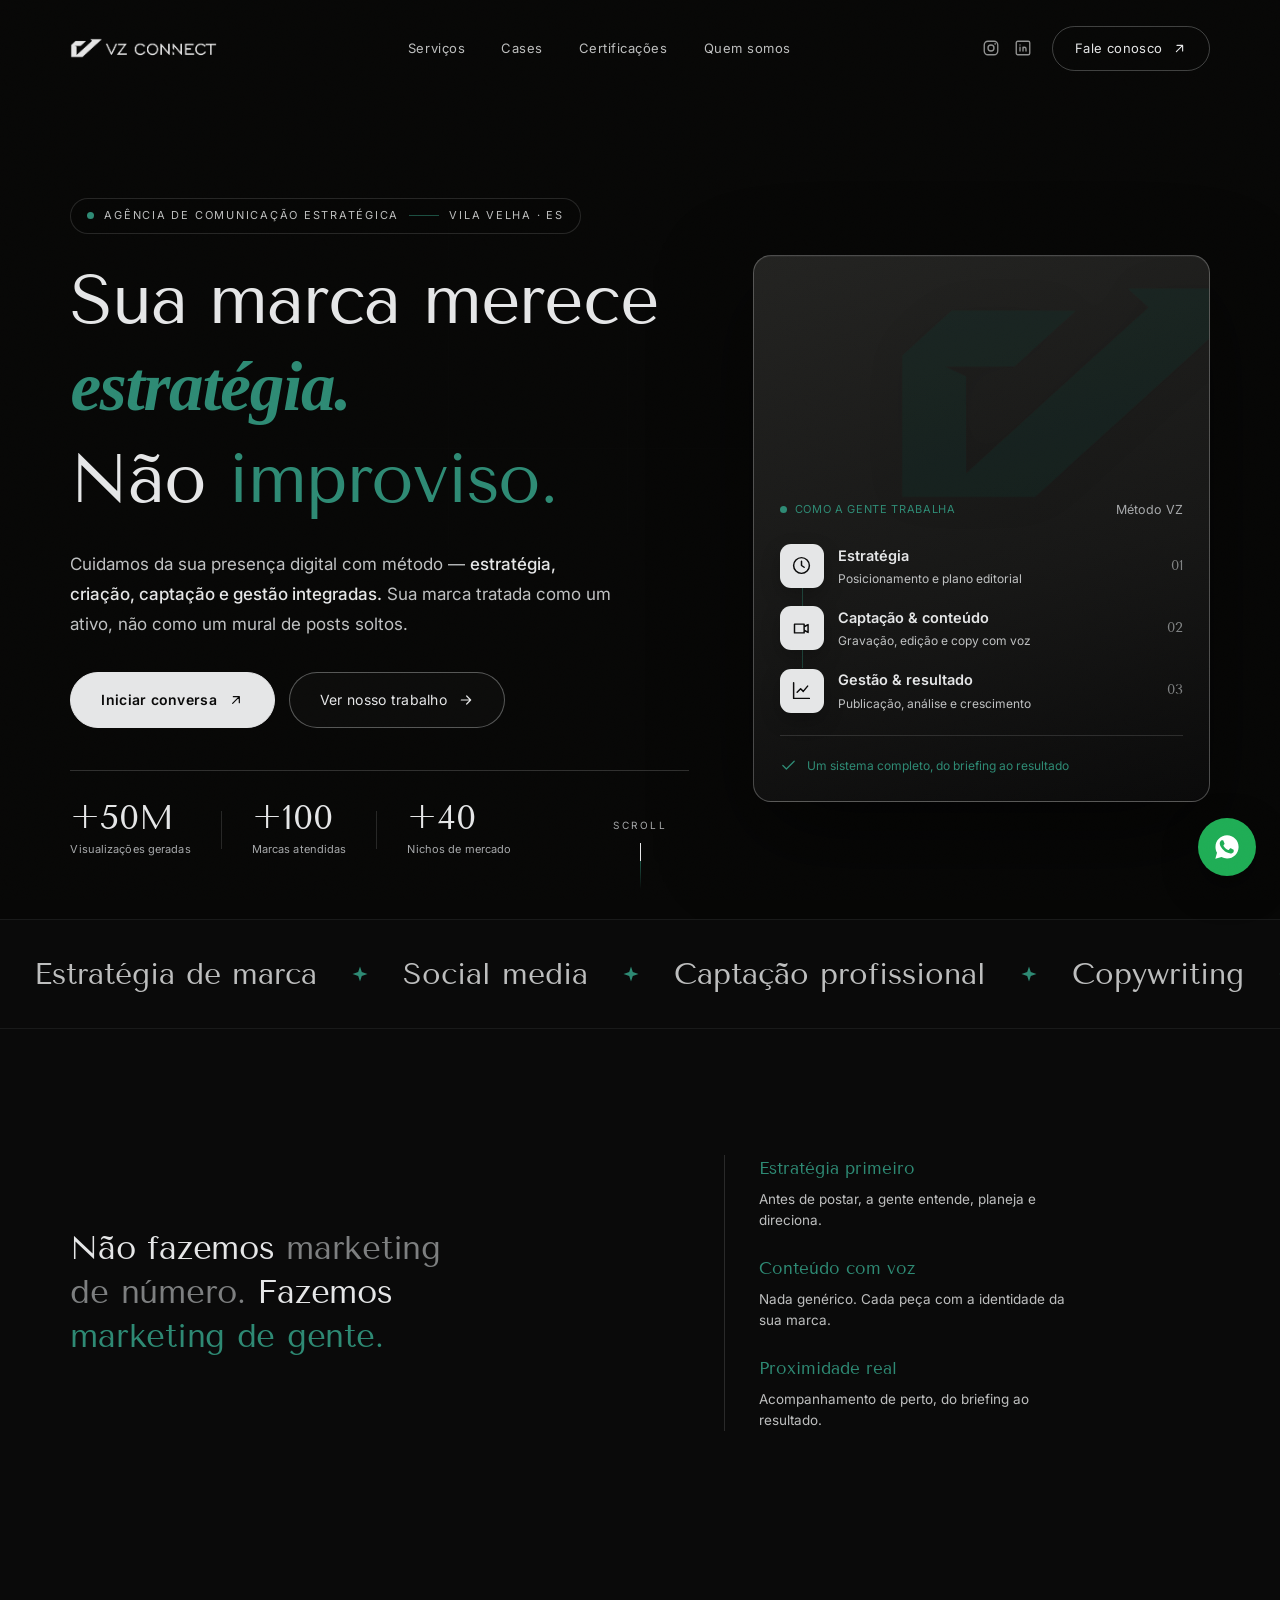
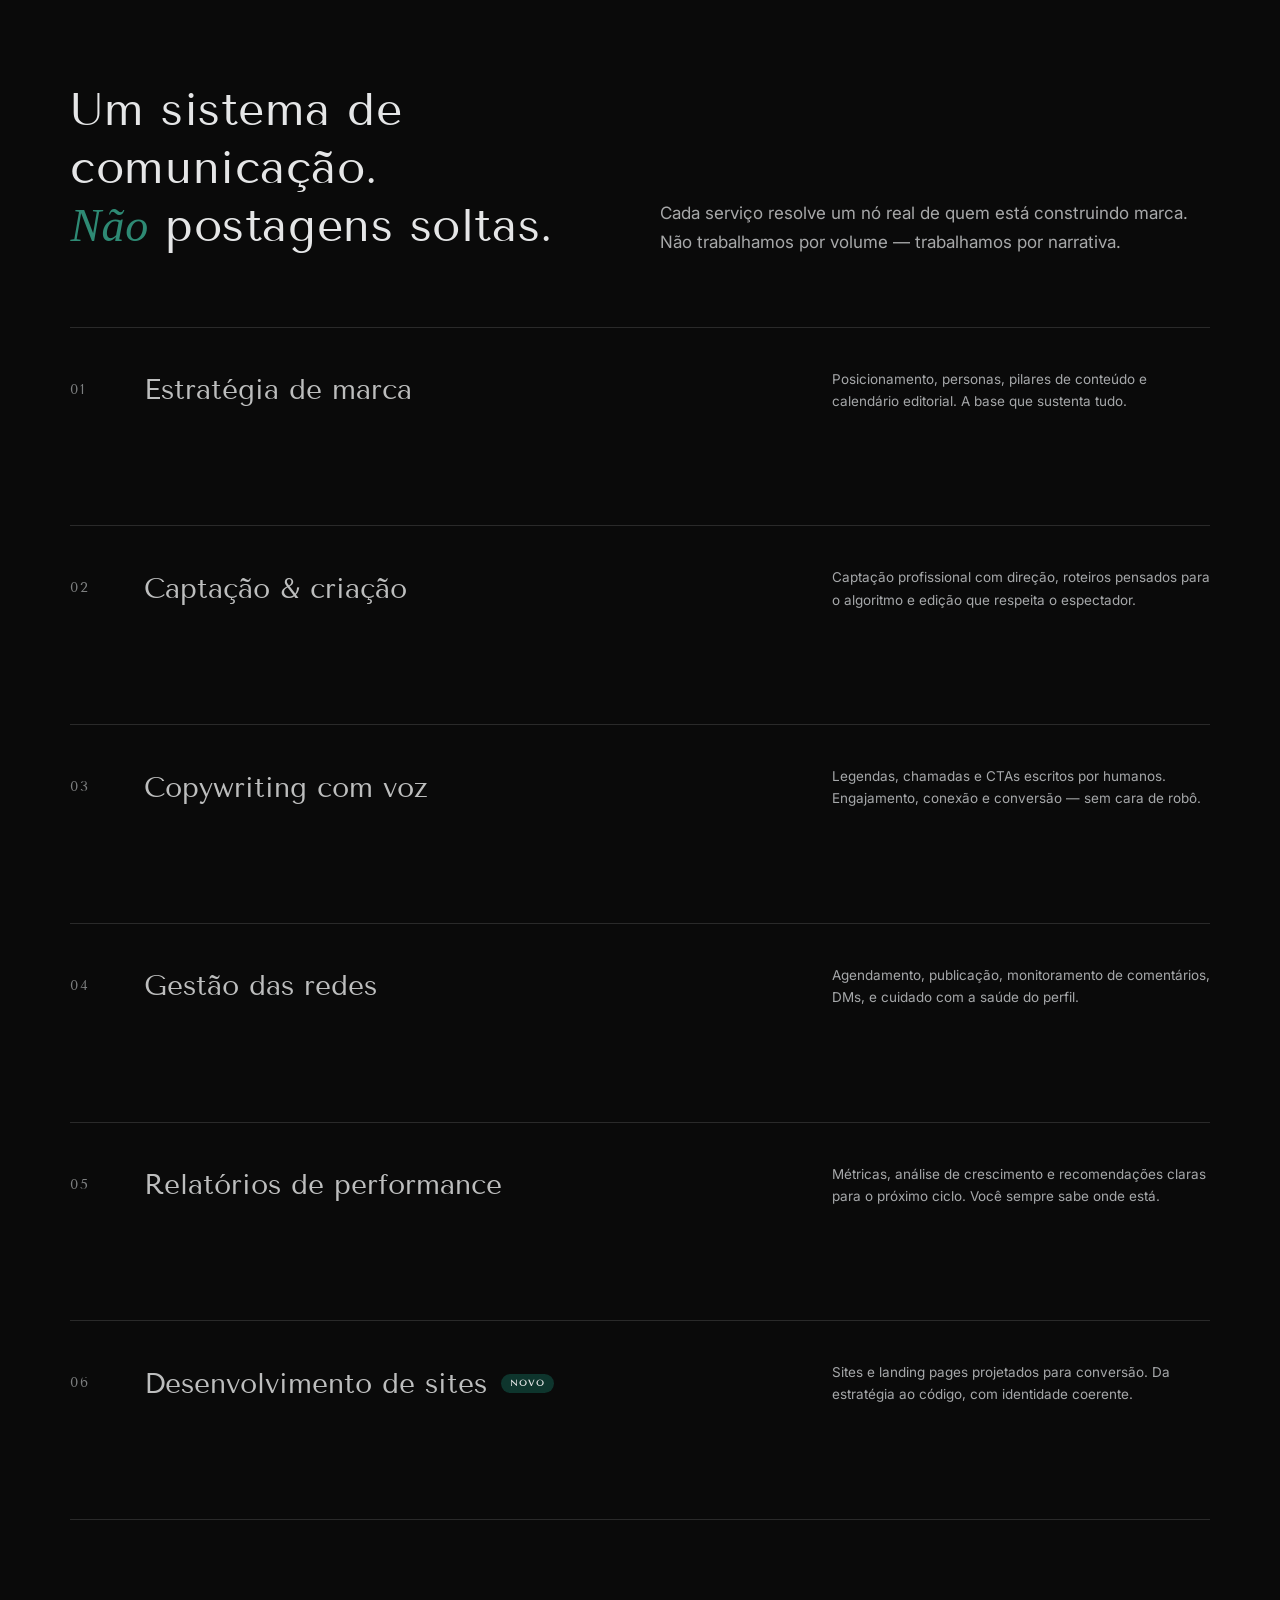
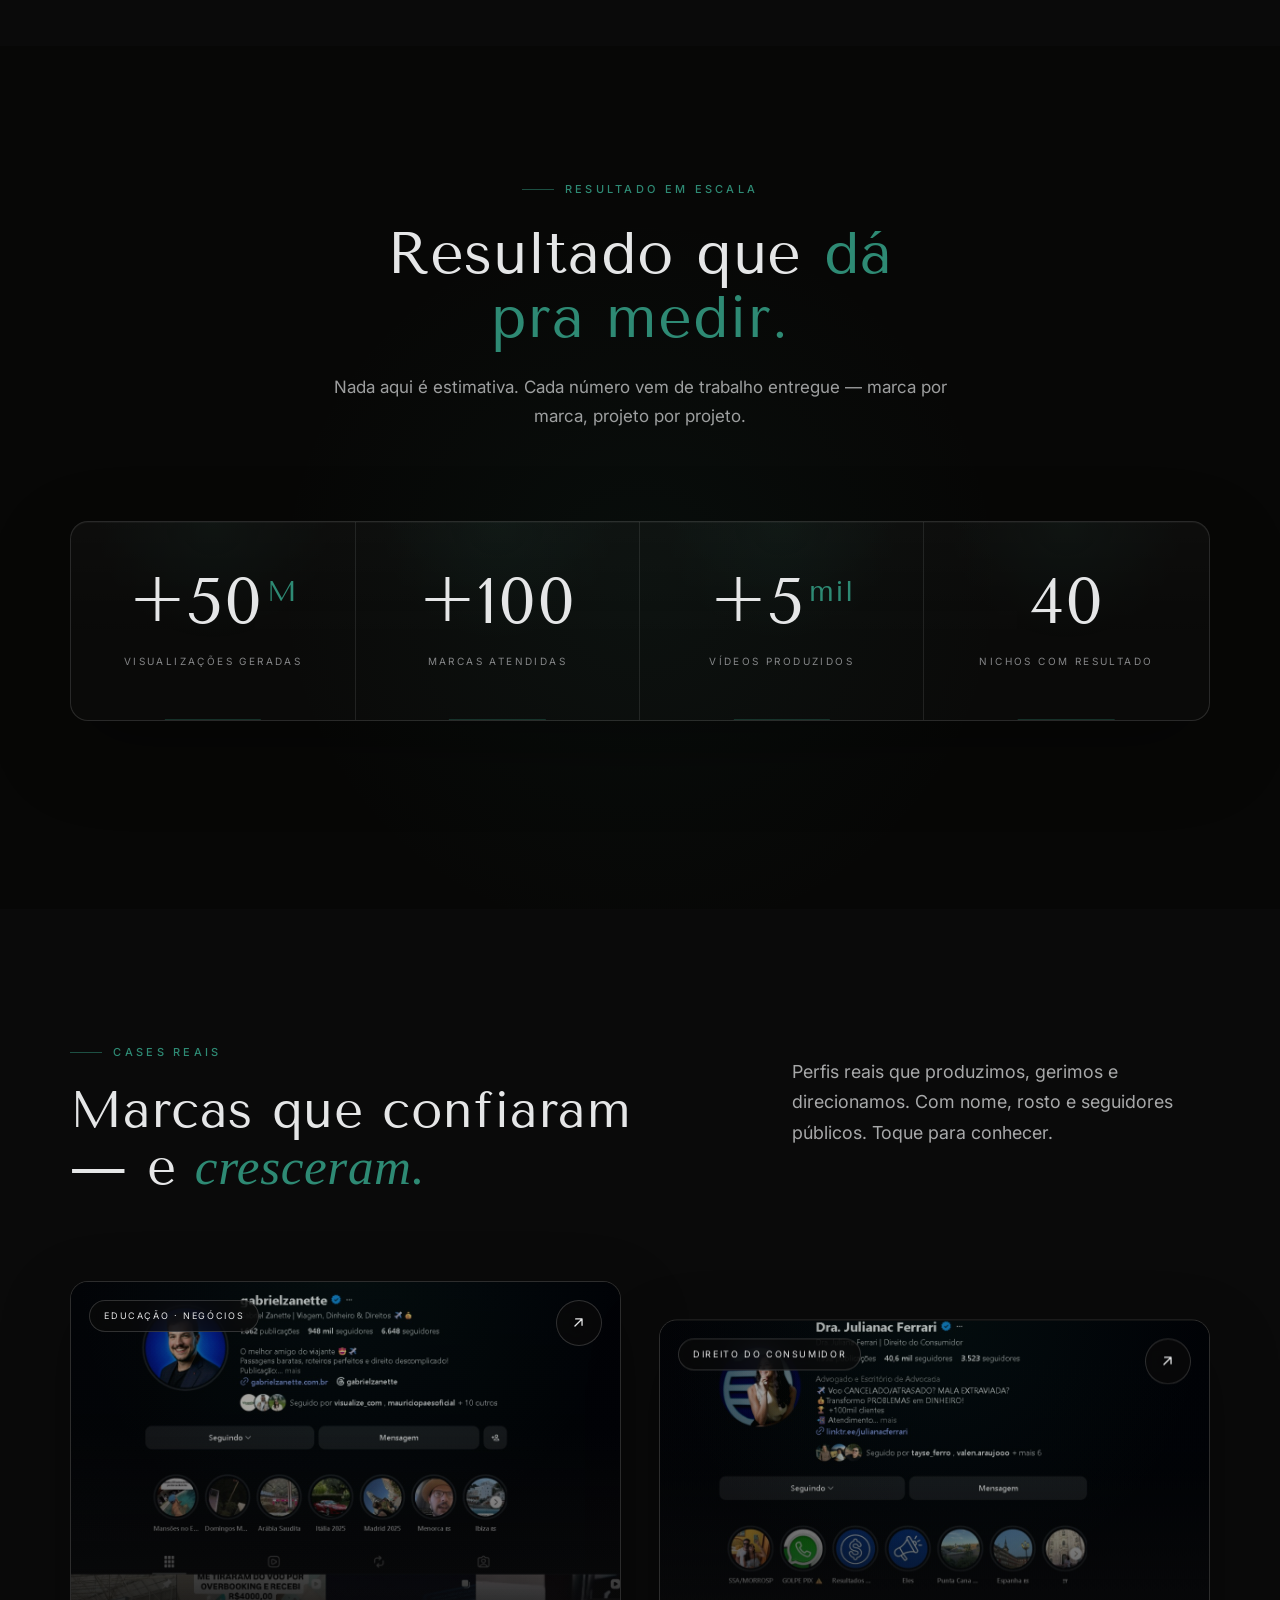
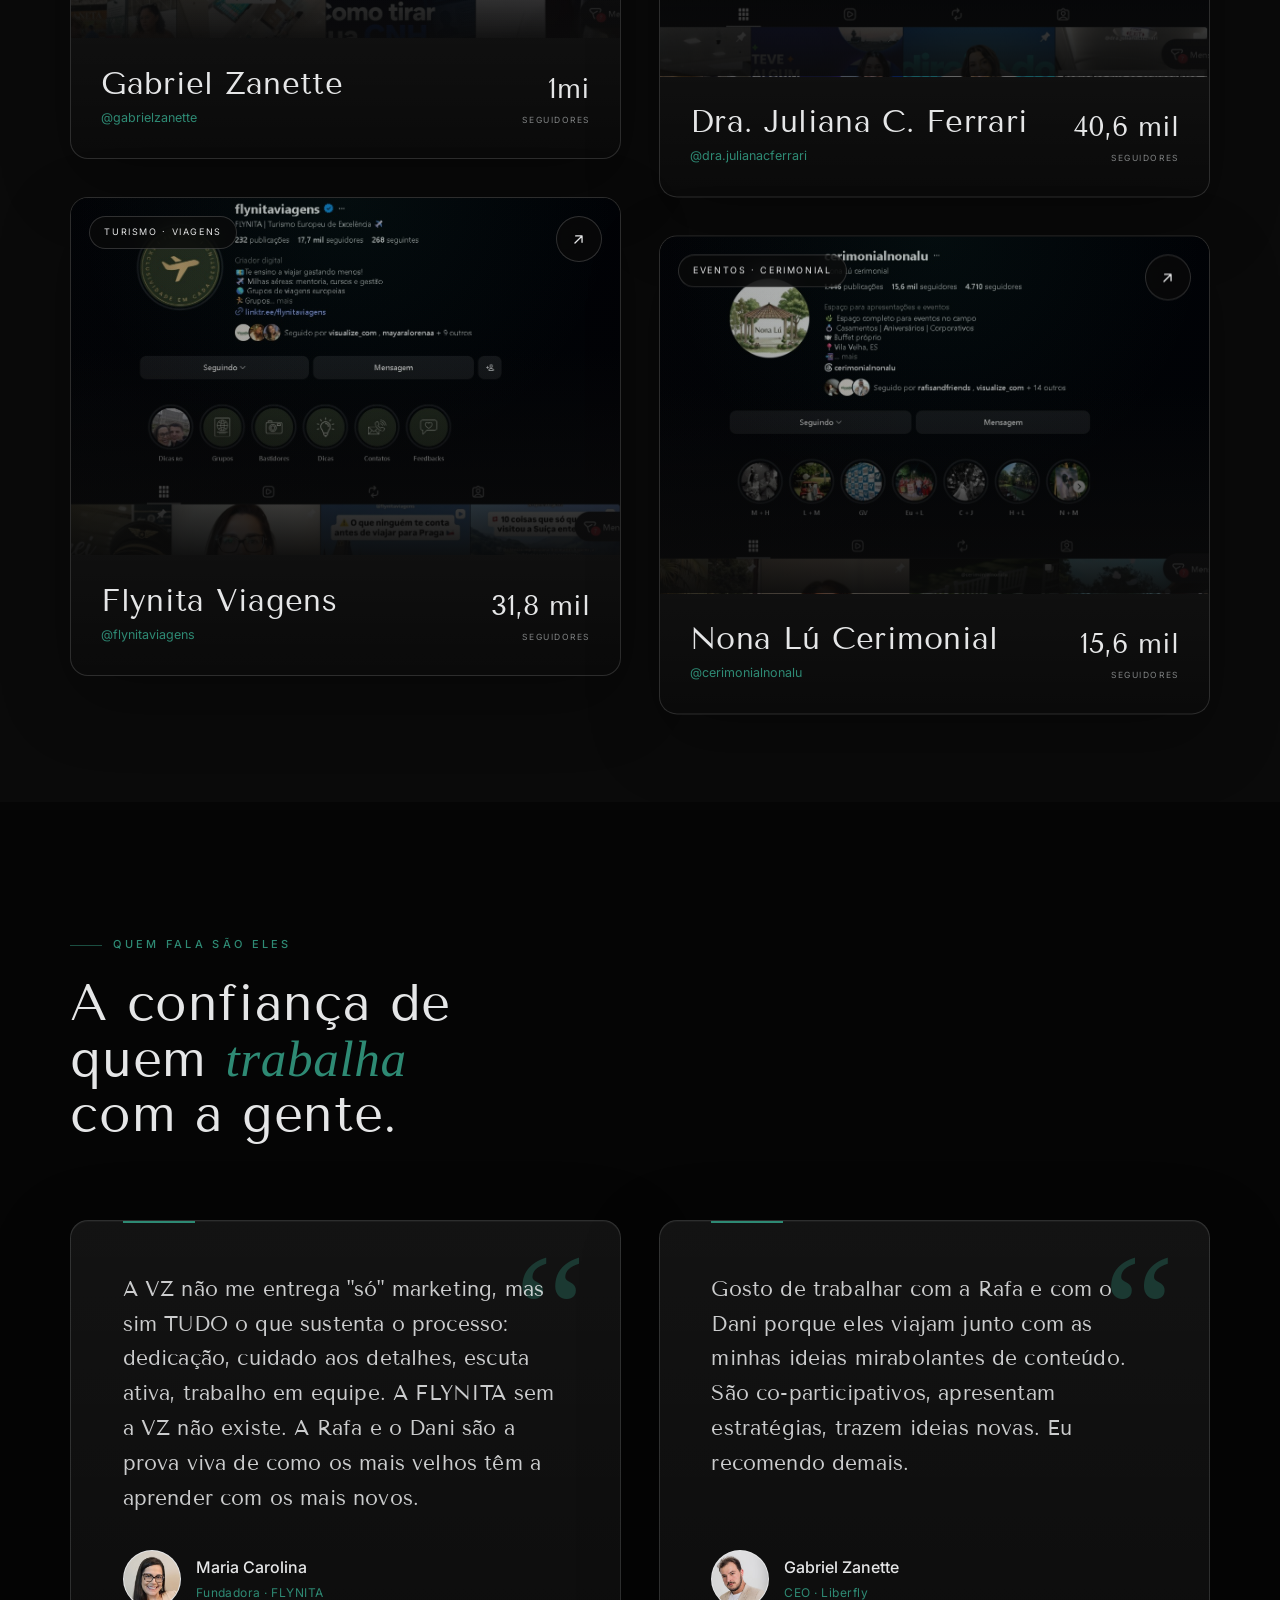
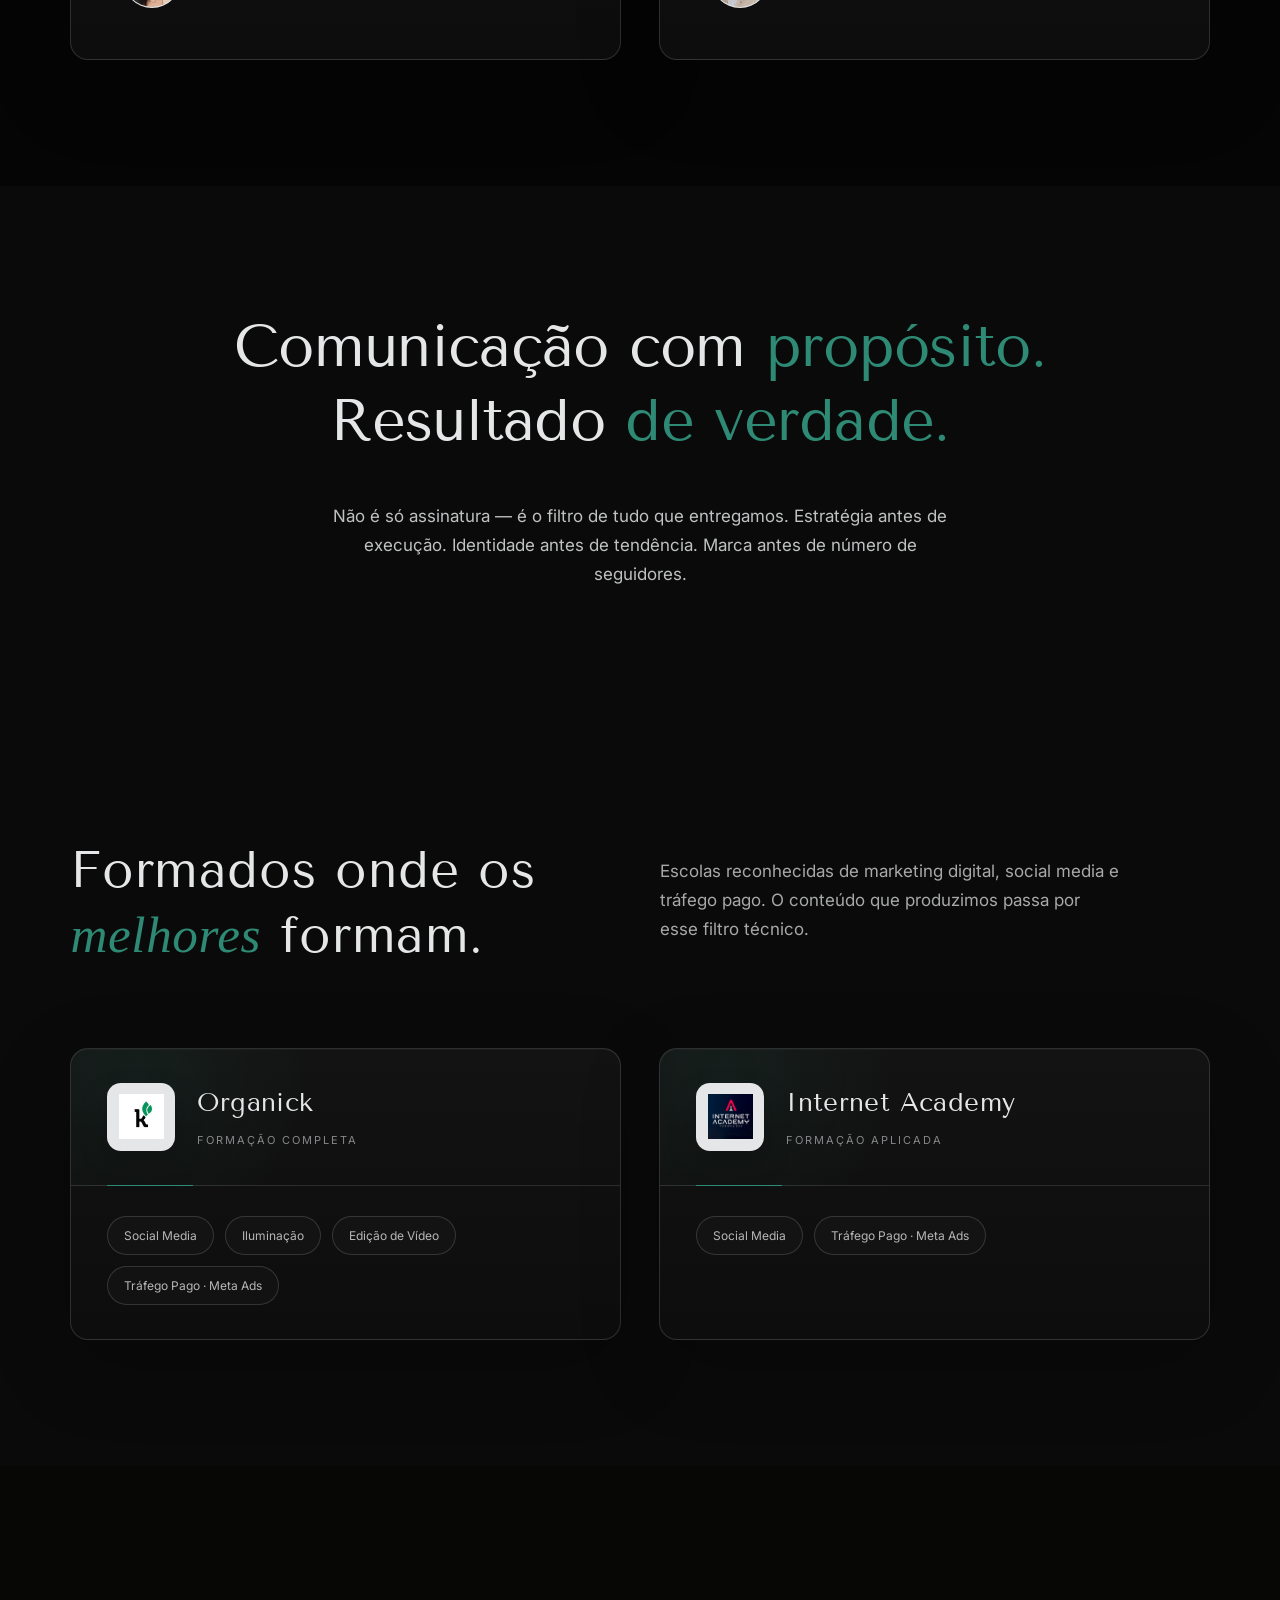
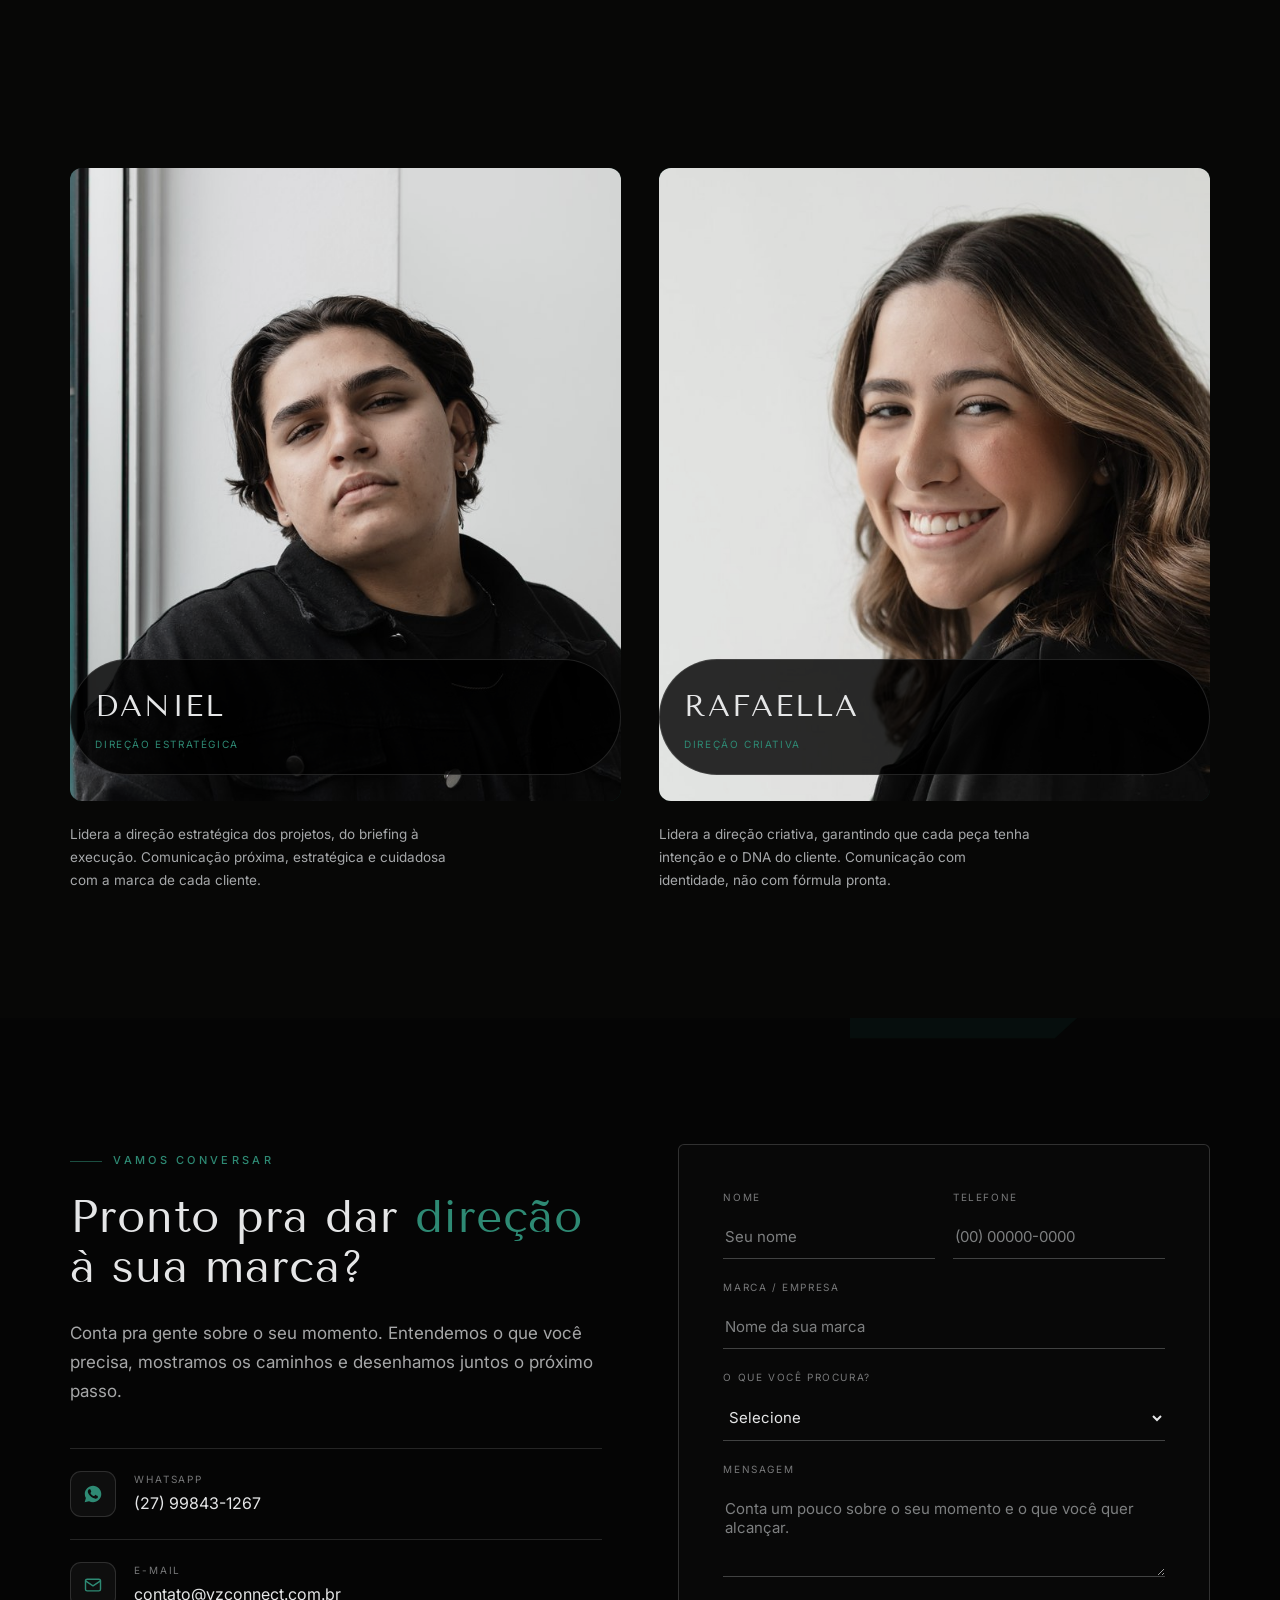
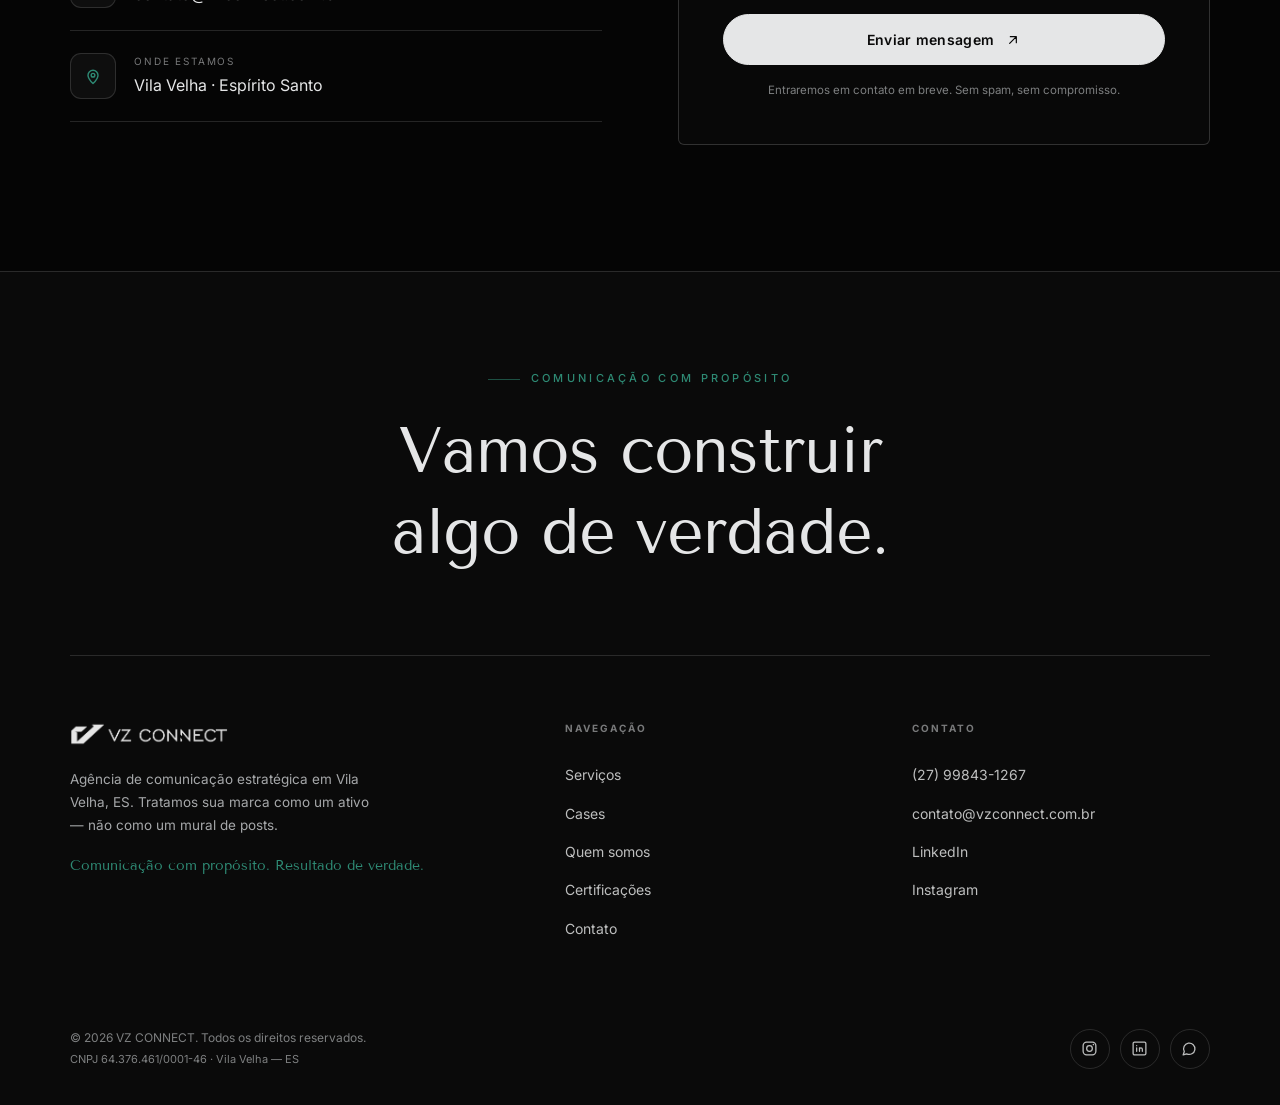
==== index.html @ 358a494b "Merge branch 'main' of https://github.com/GuiSilva011/Visualize" ====
<!DOCTYPE html>
<html lang="pt-BR">
<head>
<meta charset="UTF-8">
<meta name="viewport" content="width=device-width, initial-scale=1.0">
<title>VZ CONNECT — Comunicação com propósito. Resultado de verdade.</title>
<meta name="description" content="VZ CONNECT — agência de comunicação estratégica em Vila Velha, ES. Tratamos sua marca como um ativo: estratégia, criação, captação e gestão integradas.">
<meta property="og:title" content="VZ CONNECT — Comunicação com propósito. Resultado de verdade.">
<meta property="og:description" content="Estratégia antes de execução. Identidade antes de tendência. Marca antes de número de seguidores.">
<meta property="og:type" content="website">
<meta property="og:url" content="https://vzconnect.com.br">
<link rel="icon" type="image/svg+xml" href="img/vz-symbol.svg">
<link rel="preconnect" href="https://fonts.googleapis.com">
<link rel="preconnect" href="https://fonts.gstatic.com" crossorigin>
<link href="https://fonts.googleapis.com/css2?family=Inter:wght@300;400;500;600&family=Tenor+Sans&display=swap" rel="stylesheet">
<link rel="stylesheet" href="style.css">
</head>
<body>

<svg width="0" height="0" style="position:absolute" aria-hidden="true">
  <symbol id="vzsym" viewBox="0 0 1123 652"><g transform="translate(0,652) scale(0.1,-0.1)" fill="currentColor"><path d="M7040 6477 c0 -2 141 -131 314 -287 173 -157 315 -287 315 -290 -1 -3 -29 -30 -63 -60 -34 -30 -779 -707 -1656 -1505 -877 -797 -1646 -1497 -1709 -1554 -64 -58 -339 -308 -611 -556 -272 -248 -747 -680 -1055 -960 l-560 -509 -3 1505 -2 1506 -329 149 -329 149 1082 3 1081 2 421 383 c231 210 468 425 525 477 57 52 295 268 528 480 l423 385 -1922 3 -1921 2 -765 -695 -764 -696 0 -2189 0 -2190 2055 0 2054 0 173 158 c96 86 396 360 668 607 272 248 621 565 775 705 272 246 3230 2937 4365 3970 305 277 671 610 813 739 141 128 257 237 257 240 0 31 -26 31 -2092 31 -1137 0 -2068 -1 -2068 -3z"/></g></symbol>
</svg>

<div class="loader" id="loader">
  <svg class="l-sym" viewBox="0 0 1123 652"><use href="#vzsym"/></svg>
  <div class="l-bar" id="l-bar"></div>
</div>


<nav id="nav">
  <div class="nav-inner">
    <a href="#top" class="nav-brand" data-cursor>
      <img class="brand-logo" src="img/vz-logo-horizontal-web.png" alt="VZ CONNECT">
    </a>
    <div class="nav-center">
      <a href="#servicos" data-cursor>Serviços</a>
      <a href="#cases" data-cursor>Cases</a>
      <a href="#certificacoes" data-cursor>Certificações</a>
      <a href="#equipe" data-cursor>Quem somos</a>
    </div>
    <div class="nav-right">
      <div class="nav-social">
        <a href="https://www.instagram.com/vz.connect" target="_blank" rel="noopener" data-cursor aria-label="Instagram"><svg viewBox="0 0 24 24" fill="none" stroke="currentColor" stroke-width="1.8" stroke-linecap="round" stroke-linejoin="round"><rect x="3" y="3" width="18" height="18" rx="5"/><circle cx="12" cy="12" r="4"/><circle cx="17.5" cy="6.5" r="1.1" fill="currentColor" stroke="none"/></svg></a>
        <a href="https://www.linkedin.com/company/vz-connect/" target="_blank" rel="noopener" data-cursor aria-label="LinkedIn"><svg viewBox="0 0 24 24" fill="none" stroke="currentColor" stroke-width="1.8" stroke-linecap="round" stroke-linejoin="round"><rect x="3" y="3" width="18" height="18" rx="2"/><path d="M8 11v5M8 8v.01M12 16v-3a2 2 0 0 1 4 0v3M12 11v5"/></svg></a>
      </div>
      <a href="#contato" class="nav-cta" data-cursor>
        <span>Fale conosco</span>
        <svg class="arr" viewBox="0 0 24 24" fill="none" stroke="currentColor" stroke-width="1.8" stroke-linecap="round" stroke-linejoin="round"><path d="M7 17 17 7M8 7h9v9"/></svg>
      </a>
      <button class="nav-toggle" id="nav-toggle" aria-label="Menu">
        <svg viewBox="0 0 24 24" fill="none" stroke="currentColor" stroke-width="1.6" width="26" height="26"><path d="M3 7h18M3 12h18M3 17h18"/></svg>
      </button>
    </div>
  </div>
</nav>

<div class="menu-overlay" id="menu">
  <a href="#servicos">Serviços</a>
  <a href="#cases">Cases</a>
  <a href="#equipe">Quem somos</a>
  <a href="#certificacoes">Certificações</a>
  <a href="#contato">Fale conosco</a>
  <div class="menu-foot">
    <span>(27) 99843-1267</span>
    <span>Vila Velha · ES</span>
  </div>
</div>

<header class="hero" id="top">
  <div class="hero-bg"></div>
  <div class="hero-noise-grid"></div>

  <div class="wrap hero-inner reveal">
    <div class="hero-left">
      <span class="badge fx"><span class="pulse"></span> Agência de comunicação estratégica <span class="ln"></span> Vila Velha · ES</span>
      <h1 class="hero-title">
        <span class="line-mask"><span>Sua marca merece</span></span>
        <span class="line-mask"><span class="rotor-wrap"><span class="rotor" id="rotor">direção.</span></span></span>
        <span class="line-mask"><span>Não <span class="g">improviso.</span></span></span>
      </h1>
      <p class="sub fx d3">Cuidamos da sua presença digital com método — <strong>estratégia, criação, captação e gestão integradas.</strong> Sua marca tratada como um ativo, não como um mural de posts soltos.</p>
      <div class="hero-actions fx d4">
        <a href="#contato" class="btn btn-primary" data-cursor><span>Iniciar conversa</span><svg class="arr" viewBox="0 0 24 24" fill="none" stroke="currentColor" stroke-width="1.8" stroke-linecap="round" stroke-linejoin="round"><path d="M7 17 17 7M8 7h9v9"/></svg></a>
        <a href="#cases" class="btn btn-ghost" data-cursor><span>Ver nosso trabalho</span><svg class="arr" viewBox="0 0 24 24" fill="none" stroke="currentColor" stroke-width="1.8" stroke-linecap="round" stroke-linejoin="round"><path d="M5 12h14M13 6l6 6-6 6"/></svg></a>
      </div>
      <div class="hero-stats fx d5">
        <div class="hs"><div class="hs-n">+50M</div><div class="hs-l">Visualizações geradas</div></div>
        <div class="hs-div"></div>
        <div class="hs"><div class="hs-n">+100</div><div class="hs-l">Marcas atendidas</div></div>
        <div class="hs-div"></div>
        <div class="hs"><div class="hs-n">+40</div><div class="hs-l">Nichos de mercado</div></div>
      </div>
    </div>

    <div class="hero-right fx d3">
      <div class="hero-card">
        <div class="hc-sym" data-parallax="0.06"><svg viewBox="0 0 1123 652"><use href="#vzsym"/></svg></div>
        <div class="hc-glow"></div>
        <div class="hc-top">
          <span class="hc-tag"><span class="hc-dot"></span> Como a gente trabalha</span>
          <span class="hc-handle">Método VZ</span>
        </div>
        <div class="hc-flow">
          <div class="hc-step">
            <div class="hc-step-ic"><svg viewBox="0 0 24 24" fill="none" stroke="currentColor" stroke-width="1.7" stroke-linecap="round" stroke-linejoin="round"><circle cx="12" cy="12" r="9"/><path d="M12 7v5l3 2"/></svg></div>
            <div class="hc-step-tx"><div class="hc-step-t">Estratégia</div><div class="hc-step-d">Posicionamento e plano editorial</div></div>
            <div class="hc-step-n">01</div>
          </div>
          <div class="hc-line"></div>
          <div class="hc-step">
            <div class="hc-step-ic"><svg viewBox="0 0 24 24" fill="none" stroke="currentColor" stroke-width="1.7" stroke-linecap="round" stroke-linejoin="round"><path d="M15 10l4.5-2.5v9L15 14M4 7h11v10H4z"/></svg></div>
            <div class="hc-step-tx"><div class="hc-step-t">Captação &amp; conteúdo</div><div class="hc-step-d">Gravação, edição e copy com voz</div></div>
            <div class="hc-step-n">02</div>
          </div>
          <div class="hc-line"></div>
          <div class="hc-step">
            <div class="hc-step-ic"><svg viewBox="0 0 24 24" fill="none" stroke="currentColor" stroke-width="1.7" stroke-linecap="round" stroke-linejoin="round"><path d="M3 3v18h18M7 14l4-4 3 3 5-6"/></svg></div>
            <div class="hc-step-tx"><div class="hc-step-t">Gestão &amp; resultado</div><div class="hc-step-d">Publicação, análise e crescimento</div></div>
            <div class="hc-step-n">03</div>
          </div>
        </div>
        <div class="hc-foot">
          <div class="hc-foot-single">
            <svg viewBox="0 0 24 24" fill="none" stroke="currentColor" stroke-width="1.8" stroke-linecap="round" stroke-linejoin="round"><path d="M20 6 9 17l-5-5"/></svg>
            <span>Um sistema completo, do briefing ao resultado</span>
          </div>
        </div>
      </div>
    </div>
  </div>

  <div class="scroll-hint"><span>Scroll</span><span class="bar"></span></div>
</header>

<div class="marquee" aria-hidden="true">
  <div class="marquee-track" id="marquee">
  </div>
</div>

<section class="section bg-black intro reveal">
  <div class="wrap">
    <div class="intro-grid">
      <p class="intro-text">
        <span class="word"><span>Não</span></span>
        <span class="word"><span>fazemos</span></span>
        <span class="word"><span class="dim">marketing</span></span>
        <span class="word"><span class="dim">de</span></span>
        <span class="word"><span class="dim">número.</span></span>
        <span class="word"><span>Fazemos</span></span>
        <span class="word"><span class="g">marketing</span></span>
        <span class="word"><span class="g">de</span></span>
        <span class="word"><span class="g">gente.</span></span>
      </p>
      <div class="intro-meta">
        <div class="item fx d2"><div class="k">Estratégia primeiro</div><div class="v">Antes de postar, a gente entende, planeja e direciona.</div></div>
        <div class="item fx d3"><div class="k">Conteúdo com voz</div><div class="v">Nada genérico. Cada peça com a identidade da sua marca.</div></div>
        <div class="item fx d4"><div class="k">Proximidade real</div><div class="v">Acompanhamento de perto, do briefing ao resultado.</div></div>
      </div>
    </div>
  </div>
</section>

<section class="section bg-black" id="servicos">
  <div class="wrap">
    <div class="svc-head reveal">
      <h2 class="s-title">
        <span class="line-mask"><span>Um sistema de</span></span>
        <span class="line-mask"><span>comunicação.</span></span>
        <span class="line-mask"><span><em>Não</em> postagens soltas.</span></span>
      </h2>
      <p class="lead fx d2">Cada serviço resolve um nó real de quem está construindo marca. Não trabalhamos por volume — trabalhamos por narrativa.</p>
    </div>
    <div class="svc-list reveal">
      <a class="svc-item" data-cursor>
        <span class="svc-num">01</span>
        <span class="svc-name">Estratégia de marca</span>
        <span class="svc-desc">Posicionamento, personas, pilares de conteúdo e calendário editorial. A base que sustenta tudo.</span>
        <svg class="svc-arrow" viewBox="0 0 24 24" fill="none" stroke="currentColor" stroke-width="1.6" stroke-linecap="round" stroke-linejoin="round"><path d="M7 17 17 7M8 7h9v9"/></svg>
      </a>
      <a class="svc-item" data-cursor>
        <span class="svc-num">02</span>
        <span class="svc-name">Captação &amp; criação</span>
        <span class="svc-desc">Captação profissional com direção, roteiros pensados para o algoritmo e edição que respeita o espectador.</span>
        <svg class="svc-arrow" viewBox="0 0 24 24" fill="none" stroke="currentColor" stroke-width="1.6" stroke-linecap="round" stroke-linejoin="round"><path d="M7 17 17 7M8 7h9v9"/></svg>
      </a>
      <a class="svc-item" data-cursor>
        <span class="svc-num">03</span>
        <span class="svc-name">Copywriting com voz</span>
        <span class="svc-desc">Legendas, chamadas e CTAs escritos por humanos. Engajamento, conexão e conversão — sem cara de robô.</span>
        <svg class="svc-arrow" viewBox="0 0 24 24" fill="none" stroke="currentColor" stroke-width="1.6" stroke-linecap="round" stroke-linejoin="round"><path d="M7 17 17 7M8 7h9v9"/></svg>
      </a>
      <a class="svc-item" data-cursor>
        <span class="svc-num">04</span>
        <span class="svc-name">Gestão das redes</span>
        <span class="svc-desc">Agendamento, publicação, monitoramento de comentários, DMs, e cuidado com a saúde do perfil.</span>
        <svg class="svc-arrow" viewBox="0 0 24 24" fill="none" stroke="currentColor" stroke-width="1.6" stroke-linecap="round" stroke-linejoin="round"><path d="M7 17 17 7M8 7h9v9"/></svg>
      </a>
      <a class="svc-item" data-cursor>
        <span class="svc-num">05</span>
        <span class="svc-name">Relatórios de performance</span>
        <span class="svc-desc">Métricas, análise de crescimento e recomendações claras para o próximo ciclo. Você sempre sabe onde está.</span>
        <svg class="svc-arrow" viewBox="0 0 24 24" fill="none" stroke="currentColor" stroke-width="1.6" stroke-linecap="round" stroke-linejoin="round"><path d="M7 17 17 7M8 7h9v9"/></svg>
      </a>
      <a class="svc-item" data-cursor>
        <span class="svc-num">06</span>
        <span class="svc-name">Desenvolvimento de sites <span class="tag-new">Novo</span></span>
        <span class="svc-desc">Sites e landing pages projetados para conversão. Da estratégia ao código, com identidade coerente.</span>
        <svg class="svc-arrow" viewBox="0 0 24 24" fill="none" stroke="currentColor" stroke-width="1.6" stroke-linecap="round" stroke-linejoin="round"><path d="M7 17 17 7M8 7h9v9"/></svg>
      </a>
    </div>
  </div>
</section>

<section class="section bg-ink stats-wrap">
  <div class="wrap">
    <div class="stats-head reveal">
      <div class="eyebrow fx" style="margin-bottom:24px"><span class="ln"></span> Resultado em escala</div>
      <h2 class="s-title fx d1" style="max-width:16ch;margin:0 auto">Resultado que <span class="g">dá pra medir.</span></h2>
      <p class="lead fx d2" style="margin-top:24px">Nada aqui é estimativa. Cada número vem de trabalho entregue — marca por marca, projeto por projeto.</p>
    </div>
    <div class="stats-grid reveal">
      <div class="stat"><div class="n"><span class="count" data-to="50" data-prefix="+">+0</span><span class="u">M</span></div><div class="k">Visualizações geradas</div></div>
      <div class="stat"><div class="n"><span class="count" data-to="100" data-prefix="+">+0</span></div><div class="k">Marcas atendidas</div></div>
      <div class="stat"><div class="n"><span class="count" data-to="5" data-prefix="+">+0</span><span class="u">mil</span></div><div class="k">Vídeos produzidos</div></div>
      <div class="stat"><div class="n"><span class="count" data-to="40">0</span></div><div class="k">Nichos com resultado</div></div>
    </div>
    <p class="stats-foot fx">Por trás de cada número, <strong>uma marca que confiou na nossa direção.</strong></p>
  </div>
</section>

<section class="section bg-black" id="cases">
  <div class="wrap">
    <div class="cases-head reveal">
      <div>
        <div class="eyebrow fx" style="margin-bottom:22px"><span class="ln"></span> Cases reais</div>
        <h2 class="s-title fx d1">Marcas que confiaram<br>— e <em>cresceram.</em></h2>
      </div>
      <p class="lead fx d2">Perfis reais que produzimos, gerimos e direcionamos. Com nome, rosto e seguidores públicos. Toque para conhecer.</p>
    </div>
    <div class="cases-grid">
      <a class="case reveal" href="https://www.instagram.com/gabrielzanette/" target="_blank" rel="noopener" data-cursor>
        <div class="case-media"><div class="overlay"></div><img src="img/case-gabriel.png" alt="@gabrielzanette" loading="lazy"><span class="case-tag">Educação · Negócios</span><span class="case-go"><svg viewBox="0 0 24 24" fill="none" stroke="currentColor" stroke-width="1.8" stroke-linecap="round" stroke-linejoin="round"><path d="M7 17 17 7M8 7h9v9"/></svg></span></div>
        <div class="case-body"><div><div class="case-name">Gabriel Zanette</div><div class="case-handle">@gabrielzanette</div></div><div class="case-metric"><div class="v">1mi</div><div class="l">Seguidores</div></div></div>
      </a>
      <a class="case reveal" href="https://www.instagram.com/dra.julianacferrari/" target="_blank" rel="noopener" data-cursor>
        <div class="case-media"><div class="overlay"></div><img src="img/case-juliana.png" alt="@dra.julianacferrari" loading="lazy"><span class="case-tag">Direito do consumidor</span><span class="case-go"><svg viewBox="0 0 24 24" fill="none" stroke="currentColor" stroke-width="1.8" stroke-linecap="round" stroke-linejoin="round"><path d="M7 17 17 7M8 7h9v9"/></svg></span></div>
        <div class="case-body"><div><div class="case-name">Dra. Juliana C. Ferrari</div><div class="case-handle">@dra.julianacferrari</div></div><div class="case-metric"><div class="v">40,6 mil</div><div class="l">Seguidores</div></div></div>
      </a>
      <a class="case reveal" href="https://www.instagram.com/flynitaviagens/" target="_blank" rel="noopener" data-cursor>
        <div class="case-media"><div class="overlay"></div><img src="img/case-flynita.png" alt="@flynitaviagens" loading="lazy"><span class="case-tag">Turismo · Viagens</span><span class="case-go"><svg viewBox="0 0 24 24" fill="none" stroke="currentColor" stroke-width="1.8" stroke-linecap="round" stroke-linejoin="round"><path d="M7 17 17 7M8 7h9v9"/></svg></span></div>
        <div class="case-body"><div><div class="case-name">Flynita Viagens</div><div class="case-handle">@flynitaviagens</div></div><div class="case-metric"><div class="v">31,8 mil</div><div class="l">Seguidores</div></div></div>
      </a>
      <a class="case reveal" href="https://www.instagram.com/cerimonialnonalu/" target="_blank" rel="noopener" data-cursor>
        <div class="case-media"><div class="overlay"></div><img src="img/case-nonalu.png" alt="@cerimonialnonalu" loading="lazy"><span class="case-tag">Eventos · Cerimonial</span><span class="case-go"><svg viewBox="0 0 24 24" fill="none" stroke="currentColor" stroke-width="1.8" stroke-linecap="round" stroke-linejoin="round"><path d="M7 17 17 7M8 7h9v9"/></svg></span></div>
        <div class="case-body"><div><div class="case-name">Nona Lú Cerimonial</div><div class="case-handle">@cerimonialnonalu</div></div><div class="case-metric"><div class="v">15,6 mil</div><div class="l">Seguidores</div></div></div>
      </a>
    </div>
  </div>
</section>

<section class="section bg-deep" id="depoimentos">
  <div class="wrap">
    <div class="dep-head reveal">
      <div class="eyebrow fx" style="margin-bottom:22px"><span class="ln"></span> Quem fala são eles</div>
      <h2 class="s-title fx d1">A confiança de quem <em>trabalha</em> com a gente.</h2>
    </div>
    <div class="dep-grid">
      <div class="dep reveal fx">
        <p class="dep-quote">A VZ não me entrega "só" marketing, mas sim TUDO o que sustenta o processo: dedicação, cuidado aos detalhes, escuta ativa, trabalho em equipe. A FLYNITA sem a VZ não existe. A Rafa e o Dani são a prova viva de como os mais velhos têm a aprender com os mais novos.</p>
        <div class="dep-meta"><div class="dep-av"><img src="img/dep-maria.jpg" alt="Maria Carolina"></div><div class="dep-who"><div class="nm">Maria Carolina</div><div class="rl">Fundadora · FLYNITA</div></div></div>
      </div>
      <div class="dep reveal fx d1">
        <p class="dep-quote">Gosto de trabalhar com a Rafa e com o Dani porque eles viajam junto com as minhas ideias mirabolantes de conteúdo. São co-participativos, apresentam estratégias, trazem ideias novas. Eu recomendo demais.</p>
        <div class="dep-meta"><div class="dep-av"><img src="img/dep-gabriel.jpg" alt="Gabriel Zanette"></div><div class="dep-who"><div class="nm">Gabriel Zanette</div><div class="rl">CEO · Liberfly</div></div></div>
      </div>
    </div>
  </div>
</section>

<section class="section manifesto reveal">
  <div class="manifesto-sym" data-parallax="0.1"><svg viewBox="0 0 1123 652"><use href="#vzsym"/></svg></div>
  <div class="wrap">
    <h2>
      <span class="line-mask"><span>Comunicação com <span class="g">propósito.</span></span></span>
      <span class="line-mask"><span>Resultado <span class="g">de verdade.</span></span></span>
    </h2>
    <p class="fx d2">Não é só assinatura — é o filtro de tudo que entregamos. Estratégia antes de execução. Identidade antes de tendência. Marca antes de número de seguidores.</p>
  </div>
</section>

<section class="section bg-black" id="certificacoes">
  <div class="wrap">
    <div class="cert-head reveal">
      <h2 class="s-title">
        <span class="line-mask"><span>Formados onde os</span></span>
        <span class="line-mask"><span><em>melhores</em> formam.</span></span>
      </h2>
      <p class="lead fx d2">Escolas reconhecidas de marketing digital, social media e tráfego pago. O conteúdo que produzimos passa por esse filtro técnico.</p>
    </div>
    <div class="cert-grid">
      <div class="cert reveal fx">
        <div class="cert-top">
          <div class="cert-logo"><img src="img/cert-organick.png" alt="Organick"></div>
          <div><div class="cert-title">Organick</div><div class="cert-sub">Formação completa</div></div>
        </div>
        <div class="cert-skills"><span class="sk">Social Media</span><span class="sk">Iluminação</span><span class="sk">Edição de Vídeo</span><span class="sk">Tráfego Pago · Meta Ads</span></div>
      </div>
      <div class="cert reveal fx d1">
        <div class="cert-top">
          <div class="cert-logo"><img src="img/cert-internet-academy.png" alt="Internet Academy"></div>
          <div><div class="cert-title">Internet Academy</div><div class="cert-sub">Formação aplicada</div></div>
        </div>
        <div class="cert-skills"><span class="sk">Social Media</span><span class="sk">Tráfego Pago · Meta Ads</span></div>
      </div>
    </div>
  </div>
</section>

<section class="section bg-ink" id="equipe">
  <div class="wrap">
    <div class="team-head reveal">
      <h2 class="s-title">
        <span class="line-mask"><span>A parceria por trás</span></span>
        <span class="line-mask"><span>de <em>cada</em> projeto.</span></span>
      </h2>
      <p class="lead fx d2">A VZ CONNECT nasceu da parceria entre <strong>Daniel e Rafaella</strong> — dois sócios incomodados com o marketing raso de sempre. A escolha foi fazer diferente.</p>
    </div>
    <div class="team-grid">
      <div class="member reveal">
        <div class="member-media img-reveal">
          <img src="img/daniel.jpg" alt="Daniel">
          <div class="badge"><div><div class="member-name">Daniel</div><div class="member-role">Direção estratégica</div></div></div>
        </div>
        <p class="member-bio fx d1">Lidera a direção estratégica dos projetos, do briefing à execução. Comunicação próxima, estratégica e cuidadosa com a marca de cada cliente.</p>
      </div>
      <div class="member reveal">
        <div class="member-media img-reveal">
          <img src="img/rafaella.jpg" alt="Rafaella">
          <div class="badge"><div><div class="member-name">Rafaella</div><div class="member-role">Direção criativa</div></div></div>
        </div>
        <p class="member-bio fx d1">Lidera a direção criativa, garantindo que cada peça tenha intenção e o DNA do cliente. Comunicação com identidade, não com fórmula pronta.</p>
      </div>
    </div>
  </div>
</section>

<section class="section contact" id="contato">
  <div class="contact-sym" data-parallax="0.12"><svg viewBox="0 0 1123 652"><use href="#vzsym"/></svg></div>
  <div class="wrap">
    <div class="contact-grid">
      <div class="contact-left reveal">
        <div class="eyebrow fx"><span class="ln"></span> Vamos conversar</div>
        <h2 class="s-title fx d1">Pronto pra dar <span class="g">direção</span> à sua marca?</h2>
        <p class="lead fx d2">Conta pra gente sobre o seu momento. Entendemos o que você precisa, mostramos os caminhos e desenhamos juntos o próximo passo.</p>
        <div class="contact-info fx d3">
          <a href="https://wa.me/5527998431267" target="_blank" rel="noopener" data-cursor>
            <span class="ic"><svg viewBox="0 0 24 24" fill="currentColor"><path d="M12.04 2C6.58 2 2.13 6.45 2.13 11.91c0 1.75.46 3.45 1.32 4.95L2 22l5.25-1.38c1.45.79 3.08 1.21 4.79 1.21 5.46 0 9.91-4.45 9.91-9.91C21.95 6.45 17.5 2 12.04 2zm5.8 14.16c-.24.68-1.42 1.31-1.96 1.36-.5.05-1.13.21-3.66-.77-3.08-1.21-5.05-4.32-5.2-4.52-.15-.2-1.24-1.65-1.24-3.15 0-1.5.79-2.24 1.07-2.54.28-.31.61-.38.81-.38.2 0 .41 0 .58.01.19.01.43-.07.68.52.24.59.83 2.03.9 2.18.07.15.12.33.02.53-.1.2-.15.33-.29.5-.15.18-.31.39-.44.53-.15.15-.3.31-.13.6.17.3.76 1.25 1.63 2.02 1.12.99 2.06 1.3 2.36 1.45.3.15.47.13.64-.08.17-.2.74-.86.94-1.16.2-.3.39-.25.66-.15.27.1 1.71.81 2 .96.3.15.49.22.56.34.07.13.07.73-.17 1.41z"/></svg></span>
            <span class="tx"><span class="k">WhatsApp</span><span class="v">(27) 99843-1267</span></span>
          </a>
          <a href="mailto:contato@vzconnect.com.br" data-cursor>
            <span class="ic"><svg viewBox="0 0 24 24" fill="none" stroke="currentColor" stroke-width="1.7" stroke-linecap="round" stroke-linejoin="round"><rect x="3" y="5" width="18" height="14" rx="2"/><path d="m3 7 9 6 9-6"/></svg></span>
            <span class="tx"><span class="k">E-mail</span><span class="v">contato@vzconnect.com.br</span></span>
          </a>
          <a href="https://maps.app.goo.gl/8SDQRJsZS1kjjLWJ8" target="_blank" rel="noopener" data-cursor>
            <span class="ic"><svg viewBox="0 0 24 24" fill="none" stroke="currentColor" stroke-width="1.7" stroke-linecap="round" stroke-linejoin="round"><path d="M12 21s-6-5.7-6-10a6 6 0 1 1 12 0c0 4.3-6 10-6 10z"/><circle cx="12" cy="11" r="2.2"/></svg></span>
            <span class="tx"><span class="k">Onde estamos</span><span class="v">Vila Velha · Espírito Santo</span></span>
          </a>
        </div>
      </div>
      <div class="form reveal fx d1">
        <form id="contact-form" action="https://formspree.io/f/mdajawjo" method="POST">
        <div class="form-row">
          <div class="fld"><label for="f-nome">Nome</label><input type="text" id="f-nome" name="nome" placeholder="Seu nome" required></div>
          <div class="fld"><label for="f-tel">Telefone</label><input type="tel" id="f-tel" name="telefone" placeholder="(00) 00000-0000" inputmode="numeric"></div>
        </div>
        <div class="fld"><label for="f-marca">Marca / Empresa</label><input type="text" id="f-marca" name="marca" placeholder="Nome da sua marca"></div>
        <div class="fld"><label for="f-servico">O que você procura?</label>
          <select id="f-servico" name="servico">
            <option value="">Selecione</option>
            <option>Gestão de redes sociais</option>
            <option>Captação &amp; produção de vídeos</option>
            <option>Stories (storymaker)</option>
            <option>Desenvolvimento de site</option>
            <option>Combo site + social media</option>
            <option>Ainda não sei / quero orientação</option>
          </select>
        </div>
        <div class="fld"><label for="f-msg">Mensagem</label><textarea id="f-msg" name="mensagem" placeholder="Conta um pouco sobre o seu momento e o que você quer alcançar."></textarea></div>
        <button class="btn btn-primary" type="submit" id="send-btn" data-cursor><span>Enviar mensagem</span><svg class="arr" viewBox="0 0 24 24" fill="none" stroke="currentColor" stroke-width="1.8" stroke-linecap="round" stroke-linejoin="round"><path d="M7 17 17 7M8 7h9v9"/></svg></button>
        <p class="form-note" id="form-status">Entraremos em contato em breve. Sem spam, sem compromisso.</p>
        </form>
      </div>
    </div>
  </div>
</section>

<footer>
  <div class="wrap">
    <div class="foot-cta reveal">
      <div class="eyebrow fx" style="justify-content:center;margin-bottom:26px"><span class="ln"></span> Comunicação com propósito</div>
      <div class="big">
        <span class="line-mask"><span>Vamos construir</span></span>
        <span class="line-mask"><span>algo de verdade.</span></span>
      </div>
    </div>
    <div class="foot-top">
      <div class="foot-brand">
        <div class="logo"><img class="brand-logo" src="img/vz-logo-horizontal-web.png" alt="VZ CONNECT"></div>
        <p>Agência de comunicação estratégica em Vila Velha, ES. Tratamos sua marca como um ativo — não como um mural de posts.</p>
        <div class="tag">Comunicação com propósito. Resultado de verdade.</div>
      </div>
      <div class="foot-col">
        <h4>Navegação</h4>
        <a href="#servicos" data-cursor>Serviços</a>
        <a href="#cases" data-cursor>Cases</a>
        <a href="#equipe" data-cursor>Quem somos</a>
        <a href="#certificacoes" data-cursor>Certificações</a>
        <a href="#contato" data-cursor>Contato</a>
      </div>
      <div class="foot-col">
        <h4>Contato</h4>
        <a href="https://wa.me/5527998431267" target="_blank" rel="noopener" data-cursor>(27) 99843-1267</a>
        <a href="mailto:contato@vzconnect.com.br" data-cursor>contato@vzconnect.com.br</a>
        <a href="https://www.linkedin.com/company/vz-connect/" target="_blank" rel="noopener" data-cursor>LinkedIn</a>
        <a href="https://www.instagram.com/vz.connect" target="_blank" rel="noopener" data-cursor>Instagram</a>
      </div>
    </div>
    <div class="foot-bottom">
      <div>
        <div class="cp">© 2026 VZ CONNECT. Todos os direitos reservados.</div>
        <div class="cnpj">CNPJ 64.376.461/0001-46 · Vila Velha — ES</div>
      </div>
      <div class="foot-social">
        <a href="https://www.instagram.com/vz.connect" target="_blank" rel="noopener" data-cursor aria-label="Instagram"><svg viewBox="0 0 24 24" fill="none" stroke="currentColor" stroke-width="1.8" stroke-linecap="round" stroke-linejoin="round"><rect x="3" y="3" width="18" height="18" rx="5"/><circle cx="12" cy="12" r="4"/><circle cx="17.5" cy="6.5" r="1.1" fill="currentColor" stroke="none"/></svg></a>
        <a href="https://www.linkedin.com/company/vz-connect/" target="_blank" rel="noopener" data-cursor aria-label="LinkedIn"><svg viewBox="0 0 24 24" fill="none" stroke="currentColor" stroke-width="1.8" stroke-linecap="round" stroke-linejoin="round"><rect x="3" y="3" width="18" height="18" rx="2"/><path d="M8 11v5M8 8v.01M12 16v-3a2 2 0 0 1 4 0v3M12 11v5"/></svg></a>
        <a href="https://wa.me/5527998431267" target="_blank" rel="noopener" data-cursor aria-label="WhatsApp"><svg viewBox="0 0 24 24" fill="none" stroke="currentColor" stroke-width="1.8" stroke-linecap="round" stroke-linejoin="round"><path d="M3 21l1.65-4.8a8 8 0 1 1 3.4 3.3L3 21"/></svg></a>
      </div>
    </div>
  </div>
</footer>

<!-- Voltar ao topo -->
<button class="to-top" id="to-top" type="button" data-cursor aria-label="Voltar ao topo">
  <svg class="tt-ring" viewBox="0 0 60 60" aria-hidden="true">
    <circle class="tt-track" cx="30" cy="30" r="26"/>
    <circle class="tt-prog"  cx="30" cy="30" r="26"/>
  </svg>
  <svg class="tt-arr" viewBox="0 0 24 24" fill="none" stroke="currentColor" stroke-width="1.7" stroke-linecap="round" stroke-linejoin="round" aria-hidden="true">
    <path d="M12 19V5M5 12l7-7 7 7"/>
  </svg>
</button>

<a href="https://wa.me/5527998431267?text=Ol%C3%A1!%20Vim%20pelo%20site%20da%20VZ%20CONNECT." target="_blank" rel="noopener" class="wa" data-cursor aria-label="WhatsApp">
  <svg viewBox="0 0 24 24" fill="currentColor"><path d="M12.04 2C6.58 2 2.13 6.45 2.13 11.91c0 1.75.46 3.45 1.32 4.95L2 22l5.25-1.38c1.45.79 3.08 1.21 4.79 1.21 5.46 0 9.91-4.45 9.91-9.91C21.95 6.45 17.5 2 12.04 2zm5.8 14.16c-.24.68-1.42 1.31-1.96 1.36-.5.05-1.13.21-3.66-.77-3.08-1.21-5.05-4.32-5.2-4.52-.15-.2-1.24-1.65-1.24-3.15 0-1.5.79-2.24 1.07-2.54.28-.31.61-.38.81-.38.2 0 .41 0 .58.01.19.01.43-.07.68.52.24.59.83 2.03.9 2.18.07.15.12.33.02.53-.1.2-.15.33-.29.5-.15.18-.31.39-.44.53-.15.15-.3.31-.13.6.17.3.76 1.25 1.63 2.02 1.12.99 2.06 1.3 2.36 1.45.3.15.47.13.64-.08.17-.2.74-.86.94-1.16.2-.3.39-.25.66-.15.27.1 1.71.81 2 .96.3.15.49.22.56.34.07.13.07.73-.17 1.41z"/></svg>
</a>

<script src="script.js"></script>
</body>
</html>
---- style.css ----
:root {
  /* ============================================================
     VZ CONNECT — Preto dominante
     Preto:      #0a0a0a — base visual / fundo principal (atualizado para fosco)
     Off-white:  #E5E6E7 — textos principais e botões
     Cinza:      #A6A8AA — textos secundários e bordas
     Verde:      #0E352D — cor de DESTAQUE (texto e elementos)
     ============================================================ */

  /* Cores principais */
  --black: #0a0a0a;
  --black-pure: #000000;
  --off: #E5E6E7;
  --gray: #A6A8AA;
  --green: #0E352D;

  /* Verde para TEXTO de destaque (clareado p/ contraste no preto) */
  --green-text: #2E8A74;
  --green-text-soft: #267A66;

  /* Superfícies escuras */
  --ink: #070706;
  --black-deep: #050505;
  --black-soft: #050505;
  --black-card: #20201E;
  --charcoal: #0a0a09;
  --charcoal-2: #0c0c0b;
  --graphite: #030303;

  /* Off-white */
  --off-dim: rgba(229,230,231,.82);
  --off-muted: rgba(229,230,231,.62);
  --off-soft: rgba(229,230,231,.10);

  /* Cinza */
  --gray-light: #BFC1C2;
  --gray-dim: rgba(166,168,170,.74);
  --gray-soft: rgba(166,168,170,.16);
  --label: rgba(166,168,170,.70);

  /* Verde — elementos e detalhes */
  --green-deep: #08251F;
  --green-soft: rgba(14,53,45,.72);
  --green-line: rgba(46,138,116,.55);
  --green-glow: rgba(46,138,116,.22);
  --green-wash: rgba(46,138,116,.14);

  /* Compatibilidade — destaques agora apontam p/ VERDE */
  --sage: #2E8A74;
  --sage-light: #3DA98E;
  --sage-soft: rgba(46,138,116,.50);
  --silver: #E5E6E7;
  --silver-2: #A6A8AA;

  /* Linhas */
  --line: rgba(229,230,231,.14);
  --line-soft: rgba(229,230,231,.07);
  --line-strong: rgba(229,230,231,.26);

  /* Tipografia */
  --display: 'Tenor Sans', Georgia, 'Times New Roman', serif;
  --body: 'Inter', system-ui, sans-serif;

  /* Layout */
  --maxw: 1280px;
  --gutter: clamp(22px, 5.5vw, 96px);

  /* Movimento */
  --ease: cubic-bezier(.19,1,.22,1);
  --ease-soft: cubic-bezier(.33,1,.68,1);
}

/* ============ RESET ============ */
*
{
  margin:0;
  padding:0;
  box-sizing:border-box
}

html
{
  -webkit-font-smoothing:antialiased;
  text-rendering:optimizeLegibility;
  scroll-behavior:smooth;
  scroll-padding-top:24px;
}

@media (prefers-reduced-motion:reduce)
{
  html
  {
    scroll-behavior:auto
  }
}

body{
  font-family:var(--body);
  background:var(--black);
  color:var(--off);
  line-height:1.6;
  overflow-x:clip;
}

@media (max-width:900px)
{
  body
  {
    cursor:auto
  }

}

img
{
  max-width:100%;
  display:block
}

a
{
  color:inherit;
  text-decoration:none
}

button
{
  font-family:inherit;
  border:none;
  background:none;
  color:inherit
}

@media (max-width:900px)
{
  button
  {
    cursor:pointer
  }

}

ul
{
  list-style:none
}

::selection
{
  background:var(--off);
  color:var(--black)
}

/* grão global sobre tudo */
body::after
{
  content:"";
  position:fixed;
  inset:0;
  z-index:9000;
  pointer-events:none;
  opacity:.035;
  mix-blend-mode:overlay;
  background-image:url("data:image/svg+xml,%3Csvg xmlns='http://www.w3.org/2000/svg' width='160' height='160'%3E%3Cfilter id='n'%3E%3CfeTurbulence type='fractalNoise' baseFrequency='0.85' numOctaves='3' stitchTiles='stitch'/%3E%3C/filter%3E%3Crect width='100%25' height='100%25' filter='url(%23n)'/%3E%3C/svg%3E");
}

/* ============ CURSOR CUSTOMIZADO ============ */
.cursor-dot,
.cursor-ring
{
  position:fixed;
  top:0;
  left:0;
  z-index:9999;
  pointer-events:none;
  border-radius:50%;
  mix-blend-mode:difference;
}

.cursor-dot
{
  width:6px;
  height:6px;
  background:var(--off);
  transform:translate(-50%,-50%)
}

.cursor-ring
{
  width:38px;
  height:38px;
  border:1px solid rgba(229,230,231,.55);
  transform:translate(-50%,-50%);
  transition:width .3s var(--ease),height .3s var(--ease),background .3s,border-color .3s;
}

.cursor-ring.hover
{
  width:64px;
  height:64px;
  background:rgba(229,230,231,.12);
  border-color:transparent
}

@media (max-width:900px)
{
  .cursor-dot,
  .cursor-ring
  {
    display:none
  }

}

/* ============ HELPERS ============ */
.wrap
{
  max-width:var(--maxw);
  margin:0 auto;
  padding:0 var(--gutter)
}

.display
{
  font-family:var(--display)
}

.eyebrow
{
  display:inline-flex;
  align-items:center;
  gap:11px;
  font-size:11px;
  letter-spacing:.3em;
  font-weight:500;
  color:var(--sage);
  text-transform:uppercase;
}

.eyebrow .ln
{
  width:32px;
  height:1px;
  background:var(--green-line);
  display:inline-block
}

.eyebrow .num
{
  color:var(--gray-dim);
  font-family:var(--display);
  letter-spacing:.1em
}

.section
{
  position:relative;
  padding:clamp(90px,13vh,170px) 0
}

.bg-black
{
  background:var(--black)
}

.bg-green{
  background:var(--black);
}

.bg-deep{
  background:var(--black-deep);
}

.bg-ink
{
  background:var(--ink)
}

/* títulos com escala dramática */
.s-title
{
  font-family:var(--display);
  font-weight:400;
  font-size:clamp(27px,3.6vw,46px);
  line-height:1.08;
  letter-spacing:-.004em;
  color:var(--off);
}

.s-title .g
{
  color:var(--green-text)
}

.s-title em
{
  font-style:italic;
  color:var(--green-text);
  font-family:Georgia,serif
}

.lead
{
  font-size:clamp(15px,1.5vw,17px);
  line-height:1.7;
  color:var(--off-dim)
}

.lead strong
{
  color:var(--off);
  font-weight:500
}

/* ============ ANIMAÇÕES DE TEXTO ============ */

/* mask reveal por linha */
.line-mask
{
  display:block;
  overflow: visible;
}

.line-mask > span
{
  display:block;
  transform:translateY(110%);
  transition:transform 1s var(--ease);
}

.in .line-mask > span
{
  transform:translateY(0)
}

.in .line-mask:nth-child(2) > span
{
  transition-delay:.08s
}

.in .line-mask:nth-child(3) > span
{
  transition-delay:.16s
}

.in .line-mask:nth-child(4) > span
{
  transition-delay:.24s
}

/* word stagger */
.word
{
  display:inline-block;
  overflow:hidden;
  vertical-align:top
}

.word > span
{
  display:inline-block;
  transform:translateY(110%);
  transition:transform .9s var(--ease)
}

.in .word > span
{
  transform:translateY(0)
}

/* fade up genérico */
.fx
{
  opacity:0;
  transform:translateY(34px);
  transition:opacity 1s var(--ease),transform 1s var(--ease)
}

.in.fx,
.in .fx
{
  opacity:1;
  transform:none
}

.fx.d1
{
  transition-delay:.1s
}

.fx.d2
{
  transition-delay:.2s
}

.fx.d3
{
  transition-delay:.3s
}

.fx.d4
{
  transition-delay:.4s
}

.fx.d5
{
  transition-delay:.5s
}

/* clip reveal para imagens */
.img-reveal
{
  overflow:hidden;
  position:relative
}

.img-reveal img,
.img-reveal .ph
{
  transform:scale(1.18);
  transition:transform 1.4s var(--ease);
}

.in .img-reveal img,
.in .img-reveal .ph
{
  transform:scale(1)
}

.img-reveal::after
{
  content:"";
  position:absolute;
  inset:0;
  background:var(--black);
  transform:scaleY(1);
  transform-origin:bottom;
  transition:transform 1.1s var(--ease);
  z-index:2;
}

.in .img-reveal::after
{
  transform:scaleY(0)
}

@media (prefers-reduced-motion:reduce)
{
  *
  {
    animation:none!important;
    transition:none!important
  }

  .line-mask>span,
  .word>span
  {
    transform:none
  }

  .fx
  {
    opacity:1;
    transform:none
  }

  .img-reveal img,
  .img-reveal .ph
  {
    transform:none
  }

  .img-reveal::after
  {
    display:none
  }

}

/* ============ NAV ============ */
/* ============ NAV (rola com a página) ============ */
nav {
  position: absolute;
  top: 0;
  left: 0;
  right: 0;
  z-index: 100;
  padding: 26px 0;
  background: transparent;
}




.nav-inner
{
  max-width:var(--maxw);
  margin:0 auto;
  padding:0 var(--gutter);
  display:flex;
  align-items:center;
  justify-content:space-between;
  gap:24px
}

.nav-brand
{
  display:flex;
  align-items:center;
  gap:13px
}

.nav-brand .brand-logo
{
  height:26px;
  width:auto;
  display:block;
  filter:invert(1) brightness(.9)
}

.nav-center
{
  display:flex;
  gap:4px
}

.nav-center a
{
  position:relative;
  font-size:13px;
  letter-spacing:.04em;
  color:var(--off-dim);
  padding:8px 16px;
  transition:color .3s;
}

.nav-center a::after
{
  content:"";
  position:absolute;
  left:16px;
  right:16px;
  bottom:4px;
  height:1px;
  background:var(--green-text);
  transform:scaleX(0);
  transform-origin:right;
  transition:transform .4s var(--ease);
}

.nav-center a:hover
{
  color:var(--off)
}

.nav-center a:hover::after
{
  transform:scaleX(1);
  transform-origin:left
}

.nav-cta
{
  display:inline-flex;
  align-items:center;
  gap:9px;
  font-size:13px;
  letter-spacing:.03em;
  color:var(--off);
  padding:11px 22px;
  border:1px solid var(--line-strong);
  border-radius:100px;
  position:relative;
  overflow:hidden;
  transition:color .4s var(--ease),border-color .4s;
}

.nav-cta span
{
  position:relative;
  z-index:2
}

.nav-cta .arr
{
  position:relative;
  z-index:2;
  width:15px;
  height:15px;
  transition:transform .4s var(--ease)
}

.nav-cta::before
{
  content:"";
  position:absolute;
  inset:0;
  background:var(--off);
  border-radius:100px;
  transform:translateY(101%);
  transition:transform .5s var(--ease);
  z-index:1;
}

.nav-cta:hover
{
  color:var(--ink);
  border-color:var(--off)
}

.nav-cta:hover::before
{
  transform:translateY(0)
}

.nav-cta:hover .arr
{
  transform:translate(3px,-3px)
}

.nav-right
{
  display:flex;
  align-items:center;
  gap:20px
}

.nav-social
{
  display:flex;
  align-items:center;
  gap:14px
}

.nav-social a
{
  color:var(--off-muted);
  transition:color .35s var(--ease)
}

.nav-social a:hover
{
  color:var(--off)
}

.nav-social a svg
{
  width:18px;
  height:18px;
  display:block
}

.nav-toggle
{
  display:none;
  color:var(--off)
}

/* mobile menu */
.menu-overlay
{
  position:fixed;
  inset:0;
  z-index:99;
  background:var(--ink);
  display:flex;
  flex-direction:column;
  justify-content:center;
  padding:0 var(--gutter);
  clip-path:circle(0% at calc(100% - 44px) 44px);
  transition:clip-path .7s var(--ease);
}

.menu-overlay.open
{
  clip-path:circle(150% at calc(100% - 44px) 44px)
}

.menu-overlay a
{
  font-family:var(--display);
  font-size:clamp(30px,7vw,46px);
  color:var(--off);
  padding:10px 0;
  letter-spacing:.01em;
  opacity:0;
  transform:translateY(20px);
  transition:opacity .5s var(--ease),transform .5s var(--ease),color .3s;
}

.menu-overlay.open a
{
  opacity:1;
  transform:none
}

.menu-overlay.open a:nth-child(1)
{
  transition-delay:.18s
}

.menu-overlay.open a:nth-child(2)
{
  transition-delay:.24s
}

.menu-overlay.open a:nth-child(3)
{
  transition-delay:.3s
}

.menu-overlay.open a:nth-child(4)
{
  transition-delay:.36s
}

.menu-overlay.open a:nth-child(5)
{
  transition-delay:.42s
}

.menu-overlay a:hover
{
  color:var(--green-text)
}

.menu-foot
{
  position:absolute;
  bottom:40px;
  left:var(--gutter);
  right:var(--gutter);
  display:flex;
  justify-content:space-between;
  font-size:13px;
  color:var(--gray);
  opacity:0;
  transition:opacity .5s .5s
}

.menu-overlay.open .menu-foot
{
  opacity:1
}

/* ============ HERO ============ */
.hero
{
  position:relative;
  min-height:100vh;
  min-height:100svh;
  display:flex;
  align-items:center;
  padding:90px 0 60px;
  overflow:hidden;
}

.hero-bg{
  position:absolute;
  inset:0;
  z-index:0;
  background:var(--ink);
}

.hero-noise-grid{
  position:absolute;
  inset:0;
  z-index:0;
  opacity:.16;
  pointer-events:none;
  background-image:
    linear-gradient(rgba(229,230,231,.045) 1px, transparent 1px),
    linear-gradient(90deg, rgba(229,230,231,.045) 1px, transparent 1px);
  background-size:clamp(48px,7vw,90px) clamp(48px,7vw,90px);
  -webkit-mask-image:radial-gradient(80% 70% at 50% 45%, #000, transparent);
  mask-image:radial-gradient(80% 70% at 50% 45%, #000, transparent);
}

/* símbolo gigante que faz parallax — agora em VERDE de destaque */
.hero-sym{
  position:absolute;
  right:-8%;
  top:46%;
  z-index:0;
  width:min(64vw,780px);
  color:var(--green);
  opacity:.20;
  transform:translateY(-50%);
  will-change:transform;
}

.hero-sym svg{
  width:100%;
  height:auto;
  filter:drop-shadow(0 0 46px rgba(0,0,0,.42));
}

.hero-inner
{
  position:relative;
  z-index:3;
  width:100%;
  display:grid;
  grid-template-columns:1.15fr .85fr;
  gap:clamp(30px,5vw,70px);
  align-items:center;
  padding-top:clamp(90px,12vh,120px)
}

.hero-left
{
  min-width:0
}

.badge{
  display:inline-flex;
  align-items:center;
  gap:10px;
  margin-bottom:26px;
  font-size:11px;
  letter-spacing:.16em;
  color:var(--off-dim);
  text-transform:uppercase;
  border:1px solid var(--line);
  border-radius:100px;
  padding:8px 16px;
  background:rgba(0,0,0,.12);
}

.badge .pulse{
  width:7px;
  height:7px;
  border-radius:50%;
  background:var(--green-text);
  box-shadow:0 0 0 0 rgba(46,138,116,.35);
  animation:pulse 2.8s infinite;
}

@keyframes pulse {
  0%
  {
    box-shadow:0 0 0 0 rgba(46,138,116,.42);
  }

  70%
  {
    box-shadow:0 0 0 10px rgba(46,138,116,0);
  }

  100%
  {
    box-shadow:0 0 0 0 rgba(46,138,116,0);
  }

}

.badge .ln
{
  width:30px;
  height:1px;
  background:var(--green-line)
}

h1.hero-title{
  font-family:var(--display);
  font-weight:400;
  font-size:clamp(40px,5.4vw,74px);
  line-height:1.02;
  letter-spacing:-.018em;
  color:var(--off);
}

h1.hero-title .g
{
  color:var(--green-text)
}

h1.hero-title em
{
  font-style:italic;
  font-family:Georgia,serif;
  color:var(--green-text)
}

/* palavra rotativa */
.rotor-wrap
{
  display:inline-block;
  color:var(--green-text);
  font-style:italic;
  font-family:Georgia,serif;
  position:relative
}

.rotor
{
  display:inline-block;
  transition:opacity .4s var(--ease),transform .4s var(--ease)
}

.rotor.out
{
  opacity:0;
  transform:translateY(-40%)
}

.hero-left .sub{
  margin-top:24px;
  max-width:50ch;
  font-size:clamp(15px,1.45vw,17px);
  color:var(--gray-light);
  line-height:1.75;
}

.hero-left .sub strong
{
  color:var(--off);
  font-weight:500
}

.hero-actions
{
  display:flex;
  gap:14px;
  flex-wrap:wrap;
  margin-top:32px
}

/* mini-stats do hero */
.hero-stats{
  display:flex;
  align-items:center;
  gap:clamp(16px,2.5vw,30px);
  margin-top:42px;
  padding-top:30px;
  border-top:1px solid rgba(229,230,231,.18);
}

.hero-stats .hs-n{
  font-family:var(--display);
  font-size:clamp(24px,3vw,34px);
  color:var(--off);
  line-height:1;
}

.hero-stats .hs-l{
  font-size:11px;
  color:var(--gray);
  margin-top:6px;
  letter-spacing:.01em;
}

.hero-stats .hs-div
{
  width:1px;
  height:38px;
  background:var(--line)
}

/* card de destaque à direita */
.hero-right
{
  position:relative
}

.hero-card{
  position:relative;
  background:
    linear-gradient(165deg, #232321 0%, #171716 58%, var(--black) 100%);
  border:1px solid rgba(229,230,231,.28);
  border-radius:18px;
  padding:26px;
  overflow:hidden;
  box-shadow:
    0 34px 90px rgba(0,0,0,.62),
    inset 0 1px 0 rgba(229,230,231,.045);
}

.hc-sym{
  position:absolute;
  right:-30%;
  bottom:-25%;
  width:90%;
  color:var(--green);
  opacity:.30;
  z-index:0;
}

.hc-sym svg{
  width:100%;
  height:auto;
  filter:
    drop-shadow(0 0 1px rgba(229,230,231,.08))
    drop-shadow(0 0 20px rgba(0,0,0,.28));
}

.hc-glow{
  position:absolute;
  top:-40%;
  right:-20%;
  width:70%;
  height:70%;
  background:radial-gradient(circle, rgba(229,230,231,.055), transparent 70%);
  z-index:0;
}

.hero-card > *
{
  position:relative;
  z-index:1
}

.hc-top
{
  display:flex;
  align-items:center;
  justify-content:space-between;
  margin-bottom:24px
}

.hc-tag
{
  display:inline-flex;
  align-items:center;
  gap:8px;
  font-size:11px;
  letter-spacing:.06em;
  color:var(--green-text);
  text-transform:uppercase
}

.hc-dot
{
  width:7px;
  height:7px;
  border-radius:50%;
  background:var(--green-text);
  animation:pulse 2.8s infinite;
}

.hc-handle
{
  font-size:12.5px;
  color:var(--gray)
}

/* fluxo de etapas (método) */
.hc-flow
{
  display:flex;
  flex-direction:column;
  margin-bottom:22px
}

.hc-step
{
  display:flex;
  align-items:center;
  gap:14px;
  position:relative
}

.hc-step-ic{
  width:44px;
  height:44px;
  border-radius:11px;
  flex:none;
  display:grid;
  place-items:center;
  background:var(--off);
  border:1px solid rgba(229,230,231,.45);
  color:var(--black);
  box-shadow:0 8px 20px rgba(0,0,0,.24);
}

.hc-step-ic svg
{
  width:21px;
  height:21px;
  color:var(--black);
}

.hc-step-tx
{
  flex:1;
  min-width:0
}

.hc-step-t{
  font-size:14.5px;
  color:var(--off);
  font-weight:600;
}

.hc-step-d{
  font-size:12px;
  color:var(--gray-light);
  margin-top:2px;
}

.hc-step-n{
  font-family:var(--display);
  font-size:14px;
  color:var(--gray-dim);
  flex:none;
}

.hc-line
{
  width:1px;
  height:18px;
  background:var(--green-line);
  margin-left:22px;
  opacity:.7
}

.hc-foot
{
  padding-top:20px;
  border-top:1px solid var(--line)
}

.hc-foot-single
{
  display:flex;
  align-items:center;
  gap:10px;
  font-size:12px;
  color:var(--green-text)
}

.hc-foot-single svg
{
  width:17px;
  height:17px;
  color:var(--green-text);
  flex:none
}

.btn
{
  position:relative;
  display:inline-flex;
  align-items:center;
  gap:11px;
  overflow:hidden;
  font-size:14px;
  letter-spacing:.02em;
  padding:16px 30px;
  border-radius:100px;
  transition:color .45s var(--ease),border-color .45s;
}

.btn span
{
  position:relative;
  z-index:2
}

.btn .arr
{
  position:relative;
  z-index:2;
  width:16px;
  height:16px;
  transition:transform .45s var(--ease)
}

.btn-primary{
  background:var(--off);
  color:var(--black);
  font-weight:600;
  border:1px solid var(--off);
}

.btn-primary::before{
  content:"";
  position:absolute;
  inset:0;
  background:var(--green);
  transform:translateY(101%);
  transition:transform .5s var(--ease);
  z-index:1;
}

.btn-primary:hover
{
  color:var(--off);
  border-color:var(--green);
}

.btn-primary:hover .arr
{
  transform:translate(4px,-4px)
}

.btn-ghost{
  color:var(--off);
  border:1px solid rgba(229,230,231,.34);
  background:rgba(229,230,231,.025);
}

.btn-ghost::before{
  content:"";
  position:absolute;
  inset:0;
  background:var(--off);
  transform:translateY(101%);
  transition:transform .5s var(--ease);
  z-index:1;
  border-radius:100px;
}

.btn-ghost:hover{
  color:var(--black);
  border-color:var(--off);
}

.btn-ghost:hover::before
{
  transform:translateY(0)
}

.btn-ghost:hover .arr
{
  transform:translateX(4px)
}

.scroll-hint
{
  position:absolute;
  bottom:30px;
  left:50%;
  transform:translateX(-50%);
  z-index:3;
  display:flex;
  flex-direction:column;
  align-items:center;
  gap:10px;
  font-size:10px;
  letter-spacing:.25em;
  color:var(--gray);
  text-transform:uppercase;
}

.scroll-hint .bar
{
  width:1px;
  height:46px;
  background:linear-gradient(var(--green-text),transparent);
  position:relative;
  overflow:hidden
}

.scroll-hint .bar::after
{
  content:"";
  position:absolute;
  top:0;
  left:0;
  width:100%;
  height:40%;
  background:var(--off);
  animation:scrolldn 2s var(--ease) infinite
}

@keyframes scrolldn {
  0%
  {
    transform:translateY(-100%)
  }

  100%
  {
    transform:translateY(280%)
  }

}

@media (max-width:900px)
{
  .scroll-hint
  {
    display:none
  }

}

/* ============ MARQUEE ============ */
.marquee
{
  background:var(--black);
  border-top:1px solid var(--line-soft);
  border-bottom:1px solid var(--line-soft);
  padding:30px 0;
  overflow:hidden;
  position:relative
}

.marquee-track
{
  display:flex;
  width:max-content;
  animation:scroll 38s linear infinite
}

.marquee:hover .marquee-track
{
  animation-play-state:paused
}

.marquee-item
{
  display:flex;
  align-items:center;
  gap:34px;
  padding:0 34px;
  flex:none;
  font-family:var(--display);
  font-size:clamp(20px,2.4vw,30px);
  color:var(--off-dim);
  white-space:nowrap
}

.marquee-item .st
{
  width:18px;
  height:18px;
  color:var(--green-text);
  flex:none
}

@keyframes scroll {
  from
  {
    transform:translateX(0)
  }

  to
  {
    transform:translateX(-50%)
  }

}

/* ============ INTRO / MANIFESTO CURTO ============ */
.intro
{
  position:relative
}

.intro-text
{
  font-family:var(--display);
  font-weight:400;
  font-size:clamp(21px,2.6vw,34px);
  line-height:1.32;
  letter-spacing:-.008em;
  color:var(--off);
  max-width:20ch;
}

.intro-text .dim
{
  color:var(--gray-dim)
}

.intro-text .g
{
  color:var(--green-text)
}

.intro-grid
{
  display:grid;
  grid-template-columns:1.1fr .9fr;
  gap:60px;
  align-items:center
}

.intro-meta
{
  display:flex;
  flex-direction:column;
  gap:24px;
  border-left:1px solid var(--line);
  padding-left:34px
}

.intro-meta .item .k
{
  font-family:var(--display);
  font-size:17px;
  color:var(--green-text);
  margin-bottom:7px
}

.intro-meta .item .v
{
  font-size:13.5px;
  color:var(--off-dim);
  line-height:1.55;
  max-width:34ch
}

/* ============ SERVIÇOS ============ */
.svc-head
{
  display:grid;
  grid-template-columns:1fr 1fr;
  gap:40px;
  align-items:end;
  margin-bottom:clamp(40px,6vw,70px)
}

.svc-list
{
  border-top:1px solid var(--line)
}

.svc-item
{
  display:grid;
  grid-template-columns:auto 1fr auto;
  gap:clamp(20px,4vw,60px);
  align-items:center;
  padding:clamp(26px,3.4vw,40px) 0;
  border-bottom:1px solid var(--line);
  position:relative;
  transition:padding-left .5s var(--ease);
}

.svc-item::before
{
  content:"";
  position:absolute;
  left:0;
  top:0;
  bottom:0;
  width:0;
  background:linear-gradient(90deg, var(--green-wash), transparent);
  transition:width .5s var(--ease);
  z-index:0;
}

.svc-item:hover
{
  padding-left:24px
}

.svc-item:hover::before
{
  width:100%
}

.svc-item > *
{
  position:relative;
  z-index:1
}

.svc-num
{
  font-family:var(--display);
  font-size:14px;
  color:var(--gray-dim);
  letter-spacing:.1em
}

.svc-name
{
  font-family:var(--display);
  font-size:clamp(19px,2.2vw,29px);
  color:var(--off-dim);
  line-height:1.12;
  display:flex;
  align-items:center;
  gap:14px;
  flex-wrap:wrap;
  transition:color .4s;
}

.svc-item:hover .svc-name
{
  color:var(--off)
}

.svc-desc
{
  font-size:13.5px;
  line-height:1.65;
  color:var(--gray);
  max-width:42ch;
  justify-self:end
}

.tag-new
{
  font-size:9px;
  letter-spacing:.16em;
  font-weight:700;
  color:var(--off);
  background:var(--green);
  padding:4px 9px;
  border-radius:100px;
  text-transform:uppercase
}

.svc-arrow
{
  width:22px;
  height:22px;
  color:var(--gray-dim);
  transform:rotate(-45deg) scale(.7);
  opacity:0;
  transition:all .45s var(--ease)
}

.svc-item:hover .svc-arrow
{
  opacity:1;
  transform:rotate(0) scale(1);
  color:var(--green-text)
}

@media (max-width:860px)
{
  .svc-item
  {
    grid-template-columns:auto 1fr;
    gap:18px
  }

  .svc-desc
  {
    grid-column:1/-1;
    justify-self:start;
    padding-top:6px
  }

  .svc-arrow
  {
    display:none
  }

}

/* ============ STATS / NÚMEROS ============ */
.stats-wrap
{
  position:relative;
  overflow:hidden
}

.stats-head
{
  text-align:center;
  margin-bottom:clamp(46px,6vw,76px)
}

.stats-head .lead
{
  margin:0 auto;
  max-width:62ch
}

.stats-grid
{
  display:grid;
  grid-template-columns:repeat(4,1fr);
  gap:0;
  border-top:1px solid var(--line)
}

.stat
{
  padding:clamp(36px,4.4vw,58px) clamp(16px,2vw,30px);
  text-align:center;
  border-right:1px solid var(--line);
  border-bottom:1px solid var(--line);
  position:relative;
  overflow:hidden;
}

.stat:last-child
{
  border-right:none
}

.stat::before
{
  content:"";
  position:absolute;
  inset:0;
  background:radial-gradient(circle at 50% 120%,var(--green-glow),transparent 70%);
  opacity:0;
  transition:opacity .6s
}

.stat:hover::before
{
  opacity:1
}

.stat .n
{
  font-family:var(--display);
  font-size:clamp(38px,4.8vw,62px);
  line-height:.95;
  color:var(--off);
  position:relative
}

.stat .n .u
{
  color:var(--green-text);
  font-size:.5em;
  vertical-align:super;
  margin-left:1px
}

.stat .k
{
  font-size:10px;
  letter-spacing:.16em;
  color:var(--label);
  text-transform:uppercase;
  margin-top:18px;
  line-height:1.5;
  position:relative
}

.stats-foot
{
  text-align:center;
  margin-top:38px;
  font-size:15px;
  color:var(--off-dim)
}

.stats-foot strong
{
  color:var(--off);
  font-weight:500
}

@media (max-width:760px)
{
  .stats-grid
  {
    grid-template-columns:1fr 1fr
  }

  .stat:nth-child(2n)
  {
    border-right:none
  }

}

/* ============ CASES ============ */
.cases-head
{
  display:flex;
  justify-content:space-between;
  align-items:flex-end;
  gap:40px;
  flex-wrap:wrap;
  margin-bottom:clamp(40px,5vw,64px)
}

.cases-head .lead
{
  max-width:40ch
}

.cases-grid
{
  display:grid;
  grid-template-columns:1fr 1fr;
  gap:clamp(20px,2.4vw,34px);
  align-items:start
}

.case{
  position:relative;
  display:block;
  border:1px solid rgba(229,230,231,.16);
  border-radius:4px;
  overflow:hidden;
  background:#171716;
  transition:border-color .5s var(--ease),transform .6s var(--ease);
}

.case:nth-child(even)
{
  transform:none
}

.case:hover
{
  border-color:var(--line-strong)
}

.case-media
{
  position:relative;
  overflow:hidden;
  aspect-ratio:16/11;
  background:var(--green-deep)
}

.case-media img
{
  width:100%;
  height:100%;
  object-fit:cover;
  transition:transform 1.1s var(--ease),filter .6s;
  filter:grayscale(.3) brightness(.92)
}

.case:hover .case-media img
{
  transform:scale(1.05);
  filter:grayscale(0) brightness(1)
}

.case-media .overlay
{
  position:absolute;
  inset:0;
  background:linear-gradient(to top,rgba(10,10,10,.88),transparent 55%);
  z-index:1
}

.case-tag
{
  position:absolute;
  top:18px;
  left:18px;
  z-index:2;
  font-size:9px;
  letter-spacing:.16em;
  color:var(--off);
  text-transform:uppercase;
  background:rgba(10,10,10,.58);
  backdrop-filter:blur(8px);
  border:1px solid var(--line);
  padding:7px 13px;
  border-radius:100px
}

.case-go
{
  position:absolute;
  top:16px;
  right:16px;
  z-index:2;
  width:42px;
  height:42px;
  border-radius:50%;
  background:rgba(10,10,10,.58);
  backdrop-filter:blur(8px);
  border:1px solid var(--line);
  display:grid;
  place-items:center;
  color:var(--off);
  transition:background .4s,transform .5s var(--ease)
}

.case-go svg
{
  width:17px;
  height:17px;
  transition:transform .45s var(--ease)
}

.case:hover .case-go{
  background:var(--off);
  color:var(--black);
}

.case:hover .case-go svg
{
  transform:translate(3px,-3px)
}

.case-body
{
  position:relative;
  padding:24px 26px 26px;
  display:flex;
  justify-content:space-between;
  align-items:flex-end;
  gap:20px
}

.case-name
{
  font-family:var(--display);
  font-size:clamp(20px,2.4vw,27px);
  color:var(--off);
  line-height:1.1
}

.case-handle
{
  font-size:12.5px;
  color:var(--green-text);
  margin-top:5px
}

.case-metric
{
  text-align:right;
  flex:none
}

.case-metric .v
{
  font-family:var(--display);
  font-size:clamp(18px,2.2vw,24px);
  color:var(--off)
}

.case-metric .l
{
  font-size:8.5px;
  letter-spacing:.13em;
  color:var(--label);
  text-transform:uppercase;
  margin-top:3px
}

@media (max-width:760px)
{
  .cases-grid
  {
    grid-template-columns:1fr;
    gap:22px
  }

  .case:nth-child(even)
  {
    transform:none
  }

}

/* ============ DEPOIMENTOS ============ */
.dep-head
{
  margin-bottom:clamp(40px,5vw,60px);
  max-width:60ch
}

.dep-grid
{
  display:grid;
  grid-template-columns:1fr 1fr;
  gap:clamp(20px,2.4vw,30px)
}

.dep{
  border:1px solid rgba(229,230,231,.16);
  border-radius:4px;
  padding:clamp(30px,3.4vw,46px);
  background:linear-gradient(160deg, rgba(229,230,231,.035), rgba(0,0,0,.06));
  display:flex;
  flex-direction:column;
  position:relative;
  overflow:hidden;
}

.dep::before
{
  content:"\201C";
  position:absolute;
  top:10px;
  right:30px;
  font-family:Georgia,serif;
  font-size:140px;
  line-height:1;
  color:var(--green-line);
  opacity:.4
}

.dep-quote
{
  font-family:var(--display);
  font-size:clamp(16px,1.9vw,21px);
  line-height:1.55;
  color:var(--off);
  position:relative;
  z-index:1
}

.dep-meta
{
  display:flex;
  align-items:center;
  gap:15px;
  margin-top:auto;
  padding-top:28px
}

.dep-av
{
  width:52px;
  height:52px;
  border-radius:50%;
  flex:none;
  overflow:hidden;
  display:grid;
  place-items:center;
  background:var(--green);
  border:1px solid var(--green-line);
  font-family:var(--display);
  font-size:17px;
  color:var(--off);
}

.dep-av img
{
  width:100%;
  height:100%;
  object-fit:cover
}

.dep-who .nm
{
  font-size:15px;
  color:var(--off);
  font-weight:500
}

.dep-who .rl
{
  font-size:12px;
  color:var(--green-text);
  letter-spacing:.03em;
  margin-top:3px
}

@media (max-width:760px)
{
  .dep-grid
  {
    grid-template-columns:1fr
  }

}

/* ============ MANIFESTO / TAGLINE ============ */
.manifesto{
  position:relative;
  text-align:center;
  overflow:hidden;
  background:var(--black);
}

.manifesto-sym
{
  position:absolute;
  left:50%;
  top:50%;
  transform:translate(-50%,-50%);
  width:min(80vw,800px);
  color:var(--green);
  opacity:.18;
  z-index:0;
}

.manifesto .wrap
{
  position:relative;
  z-index:1
}

.manifesto h2
{
  font-family:var(--display);
  font-weight:400;
  font-size:clamp(30px,4.6vw,60px);
  line-height:1.04;
  letter-spacing:-.012em;
  color:var(--off)
}

.manifesto h2 .g
{
  color:var(--green-text)
}

.manifesto p
{
  margin:clamp(26px,4vw,42px) auto 0;
  max-width:58ch;
  font-size:clamp(14px,1.5vw,17px);
  color:var(--gray-light);
  line-height:1.7
}

/* ============ CERTIFICAÇÕES ============ */
.cert-head
{
  display:grid;
  grid-template-columns:1fr 1fr;
  gap:40px;
  align-items:end;
  margin-bottom:clamp(40px,5vw,56px)
}

.cert-grid
{
  display:grid;
  grid-template-columns:1fr 1fr;
  gap:clamp(20px,2.4vw,30px)
}

.cert{
  border:1px solid rgba(229,230,231,.16);
  border-radius:4px;
  overflow:hidden;
  background:linear-gradient(160deg, rgba(229,230,231,.035), rgba(0,0,0,.06));
  transition:border-color .5s,transform .6s var(--ease);
}

.cert:hover
{
  border-color:var(--line-strong);
  transform:translateY(-5px)
}

.cert-top
{
  display:flex;
  align-items:center;
  gap:20px;
  padding:30px 32px;
  border-bottom:1px solid var(--line)
}

.cert-logo
{
  width:60px;
  height:60px;
  border-radius:10px;
  background:var(--off);
  display:grid;
  place-items:center;
  flex:none;
  overflow:hidden
}

.cert-logo img
{
  width:42px;
  height:42px;
  object-fit:contain
}

.cert-title
{
  font-family:var(--display);
  font-size:24px;
  color:var(--off)
}

.cert-title + .cert-sub
{
  font-size:11px;
  letter-spacing:.14em;
  color:var(--label);
  text-transform:uppercase;
  margin-top:5px
}

.cert-skills
{
  padding:26px 32px;
  display:flex;
  flex-wrap:wrap;
  gap:9px
}

.cert-skills .sk
{
  font-size:12px;
  color:var(--off-dim);
  border:1px solid var(--line);
  border-radius:100px;
  padding:8px 15px;
  transition:border-color .3s,color .3s
}

.cert:hover .cert-skills .sk
{
  border-color:var(--green-line)
}

@media (max-width:760px)
{
  .cert-grid
  {
    grid-template-columns:1fr
  }

}

/* ============ EQUIPE ============ */
.team-head
{
  display:grid;
  grid-template-columns:1fr 1fr;
  gap:40px;
  align-items:end;
  margin-bottom:clamp(40px,5vw,60px)
}

.team-grid
{
  display:grid;
  grid-template-columns:1fr 1fr;
  gap:clamp(22px,3vw,40px);
  align-items:start
}

.member
{
  position:relative
}

.member-media
{
  position:relative;
  border-radius:12px;
  overflow:hidden;
  aspect-ratio:4/4.6;
  background:linear-gradient(160deg,var(--green),var(--green-deep))
}

.member-media img
{
  width:100%;
  height:100%;
  object-fit:cover;
  filter:grayscale(.25) brightness(.95);
  transition:transform 1.2s var(--ease),filter .6s
}

.member:hover .member-media img
{
  transform:scale(1.04);
  filter:grayscale(0) brightness(1)
}

.member-media .ph
{
  width:100%;
  height:100%;
  display:grid;
  place-items:center
}

.member-media .ph svg
{
  width:38%;
  color:rgba(229,230,231,.18)
}

.member-media .badge
{
  position:absolute;
  bottom:0;
  left:0;
  right:0;
  padding:22px 24px;
  background:rgba(0,0,0,.82);
  z-index:1;
  display:flex;
  justify-content:space-between;
  align-items:flex-end
}

.member-name
{
  font-family:var(--display);
  font-size:clamp(22px,2.6vw,30px);
  color:var(--off)
}

.member-role
{
  font-size:10px;
  letter-spacing:.16em;
  color:var(--green-text);
  text-transform:uppercase;
  margin-top:6px
}

.member-bio
{
  font-size:13.5px;
  line-height:1.7;
  color:var(--gray);
  margin-top:22px;
  max-width:42ch
}

@media (max-width:600px)
{
  .team-grid
  {
    grid-template-columns:1fr;
    gap:34px
  }

}

/* ============ CONTATO ============ */
.contact{
  position:relative;
  overflow:hidden;
  background:var(--black-deep);
}

.contact-sym
{
  position:absolute;
  right:-10%;
  bottom:-20%;
  width:min(50vw,560px);
  color:var(--green);
  opacity:.22;
  z-index:0;
}

.contact .wrap
{
  position:relative;
  z-index:1
}

.contact-grid
{
  display:grid;
  grid-template-columns:1fr 1fr;
  gap:clamp(40px,6vw,90px);
  align-items:start
}

.contact-left .s-title
{
  margin:22px 0 28px
}

.contact-info
{
  margin-top:42px
}

.contact-info a
{
  display:flex;
  align-items:center;
  gap:18px;
  padding:22px 0;
  border-top:1px solid var(--line);
  transition:padding-left .4s var(--ease)
}

.contact-info a:last-child
{
  border-bottom:1px solid var(--line)
}

.contact-info a:hover
{
  padding-left:10px
}

.contact-info .ic
{
  width:46px;
  height:46px;
  border-radius:11px;
  display:grid;
  place-items:center;
  background:rgba(236,238,237,.04);
  border:1px solid var(--line);
  color:var(--green-text);
  flex:none;
  transition:background .4s,color .4s
}

.contact-info .ic svg
{
  width:20px;
  height:20px
}

.contact-info a:hover .ic{
  background:var(--green);
  color:var(--off);
  border-color:var(--green);
}

.contact-info .tx
{
  display:flex;
  flex-direction:column;
  gap:4px
}

.contact-info .tx .k
{
  font-size:10px;
  letter-spacing:.18em;
  color:var(--label);
  text-transform:uppercase
}

.contact-info .tx .v
{
  font-size:16px;
  color:var(--off)
}

.form{
  border:1px solid rgba(229,230,231,.18);
  border-radius:6px;
  padding:clamp(30px,3.6vw,44px);
  background:rgba(10,10,10,.84);
  backdrop-filter:blur(10px);
}

.form-row
{
  display:grid;
  grid-template-columns:1fr 1fr;
  gap:18px
}

.fld
{
  margin-bottom:20px;
  position:relative
}

.fld label
{
  display:block;
  font-size:10px;
  letter-spacing:.16em;
  color:var(--label);
  text-transform:uppercase;
  margin-bottom:10px
}

.fld input,
.fld textarea,
.fld select
{
  width:100%;
  background:transparent;
  border:none;
  border-bottom:1px solid var(--line-strong);
  padding:12px 2px;
  color:var(--off);
  font-family:var(--body);
  font-size:15px;
  transition:border-color .4s;
}

@media (max-width:900px)
{
  .fld input,
  .fld textarea,
  .fld select
  {
    cursor:auto
  }

}

.fld textarea
{
  resize:vertical;
  min-height:90px
}

.fld select
{
  cursor:pointer
}

.fld input::placeholder,
.fld textarea::placeholder
{
  color:var(--gray-dim)
}

.fld input:focus,
.fld textarea:focus,
.fld select:focus
{
  outline:none;
  border-color:var(--green-text)
}

.fld select option
{
  background:var(--ink)
}

.form .btn-primary
{
  width:100%;
  justify-content:center;
  margin-top:10px
}

.form-note
{
  font-size:11.5px;
  color:var(--gray-dim);
  text-align:center;
  margin-top:16px;
  line-height:1.6
}

/* ============ FOOTER ============ */
footer
{
  background:var(--black);
  border-top:1px solid var(--line);
  padding:clamp(60px,8vw,90px) 0 36px
}

.foot-cta
{
  text-align:center;
  padding-bottom:clamp(50px,7vw,80px);
  border-bottom:1px solid var(--line);
  margin-bottom:clamp(46px,6vw,64px)
}

.foot-cta .big
{
  font-family:var(--display);
  font-size:clamp(32px,5vw,68px);
  line-height:1.0;
  letter-spacing:-.016em;
  color:var(--off)
}

.foot-cta .big a
{
  transition:color .4s
}

.foot-cta .big a:hover
{
  color:var(--green-text)
}

.foot-top
{
  display:grid;
  grid-template-columns:1.5fr 1fr 1fr;
  gap:48px;
  padding-bottom:50px
}

.foot-brand .logo
{
  display:flex;
  align-items:center;
  gap:12px;
  margin-bottom:20px
}

.foot-brand .logo .brand-logo
{
  height:28px;
  width:auto;
  display:block;
  filter:invert(1) brightness(.9)
}

.foot-brand p
{
  font-size:13.5px;
  color:var(--gray);
  line-height:1.7;
  max-width:34ch
}

.foot-brand .tag
{
  font-family:var(--display);
  font-size:14px;
  color:var(--green-text);
  margin-top:18px
}

.foot-col h4
{
  font-size:10px;
  letter-spacing:.2em;
  color:var(--label);
  text-transform:uppercase;
  margin-bottom:20px
}

.foot-col a
{
  display:block;
  font-size:14px;
  color:var(--off-dim);
  padding:8px 0;
  transition:color .3s,padding-left .3s
}

.foot-col a:hover
{
  color:var(--off);
  padding-left:6px
}

.foot-bottom
{
  display:flex;
  justify-content:space-between;
  align-items:center;
  gap:20px;
  flex-wrap:wrap;
  padding-top:30px
}

.foot-bottom .cp
{
  font-size:12px;
  color:var(--gray-dim)
}

.foot-bottom .cnpj
{
  font-size:11px;
  color:var(--gray-dim);
  margin-top:4px
}

.foot-social
{
  display:flex;
  gap:10px
}

.foot-social a
{
  width:40px;
  height:40px;
  border-radius:50%;
  display:grid;
  place-items:center;
  border:1px solid var(--line);
  color:var(--off-dim);
  transition:all .4s var(--ease)
}

.foot-social a svg
{
  width:17px;
  height:17px
}

.foot-social a:hover{
  color:var(--black);
  background:var(--off);
  border-color:var(--off);
  transform:translateY(-3px);
}

@media (max-width:860px)
{
  .foot-top
  {
    grid-template-columns:1fr 1fr
  }

  .foot-brand
  {
    grid-column:1/-1
  }

}

@media (max-width:560px)
{
  .foot-top
  {
    grid-template-columns:1fr
  }

  .foot-bottom
  {
    flex-direction:column;
    align-items:flex-start
  }

}


.to-top {
  position: fixed;
  right: 24px;
  bottom: 94px;                
  z-index: 90;
  width: 58px;
  height: 58px;
  display: grid;
  place-items: center;
  border-radius: 50%;
  background: rgba(10, 10, 10, .72);
  border: 1px solid rgba(229, 230, 231, .18);
  backdrop-filter: blur(14px);
  -webkit-backdrop-filter: blur(14px);
  color: var(--off);
  box-shadow: 0 12px 36px rgba(0, 0, 0, .45);

  opacity: 0;
  visibility: hidden;
  transform: translateY(14px) scale(.92);
  transition:
    opacity .5s var(--ease),
    transform .5s var(--ease),
    visibility .5s,
    background .4s var(--ease),
    color .4s var(--ease),
    border-color .4s var(--ease);
}

.to-top.show {
  opacity: 1;
  visibility: visible;
  transform: none;
}

.to-top:hover {
  background: var(--off);
  color: var(--black);
  border-color: var(--off);
}

.to-top:hover .tt-arr {
  transform: translateY(-3px);
}

.to-top:focus-visible {
  outline: 2px solid var(--green-text);
  outline-offset: 3px;
}

/* anel de progresso de leitura */
.tt-ring {
  position: absolute;
  inset: 0;
  width: 100%;
  height: 100%;
  transform: rotate(-90deg);
  pointer-events: none;
}

.tt-ring circle {
  fill: none;
  stroke-width: 2;
}

.tt-track {
  stroke: rgba(229, 230, 231, .10);
}

.tt-prog {
  stroke: var(--green-text);
  stroke-linecap: round;
  stroke-dasharray: 163.36;      /* 2πr, r = 26 */
  stroke-dashoffset: 163.36;     /* começa vazio */
  transition: stroke-dashoffset .12s linear, stroke .4s var(--ease);
}

.to-top:hover .tt-prog {
  stroke: var(--green);
}

.tt-arr {
  position: relative;
  z-index: 1;
  width: 18px;
  height: 18px;
  transition: transform .45s var(--ease);
}

@media (prefers-reduced-motion: reduce) {
  .to-top {
    transform: none;
    transition: opacity .2s;
  }
}

/* ============ WHATSAPP FLOAT ============ */
.wa
{
  position:fixed;
  right:24px;
  bottom:24px;
  z-index:90;
  width:58px;
  height:58px;
  border-radius:50%;
  background:#1FAD55;
  color:#fff;
  display:grid;
  place-items:center;
  box-shadow:0 12px 36px rgba(0,0,0,.45);
  transition:transform .4s var(--ease)
}

.wa svg
{
  width:28px;
  height:28px
}

.wa::after
{
  content:"";
  position:absolute;
  inset:0;
  border-radius:50%;
  box-shadow:0 0 0 0 rgba(31,173,85,.5);
  animation:wap 2.6s infinite
}

@keyframes wap {
  0%
  {
    box-shadow:0 0 0 0 rgba(31,173,85,.45)
  }

  70%
  {
    box-shadow:0 0 0 16px rgba(31,173,85,0)
  }

  100%
  {
    box-shadow:0 0 0 0 rgba(31,173,85,0)
  }

}

.wa:hover
{
  transform:scale(1.1)
}

/* ============ LOADER ============ */
.loader
{
  position:fixed;
  inset:0;
  z-index:9998;
  background:var(--black);
  display:grid;
  place-items:center;
  transition:opacity .8s var(--ease),visibility .8s
}

.loader.done
{
  opacity:0;
  visibility:hidden
}

.loader .l-sym
{
  width:80px;
  color:var(--silver);
  opacity:0;
  animation:loaderIn 1s var(--ease) forwards
}

.loader .l-bar
{
  position:absolute;
  bottom:0;
  left:0;
  height:2px;
  background:var(--off);
  width:0%
}

@keyframes loaderIn {
  from
  {
    opacity:0;
    transform:translateY(10px) scale(.9)
  }

  to
  {
    opacity:1;
    transform:none
  }

}

/* ============ RESPONSIVO NAV ============ */
@media (max-width:860px)
{
  .nav-center,
  .nav-cta,
  .nav-social
  {
    display:none
  }

  .nav-toggle
  {
    display:grid;
    place-items:center;
    width:44px;
    height:44px
  }

  .hero-inner
  {
    grid-template-columns:1fr;
    gap:40px
  }

  .hero-right
  {
    display:none
  }

  .hero-stats
  {
    gap:20px
  }

  .intro-grid
  {
    grid-template-columns:1fr;
    gap:36px
  }

  .intro-meta
  {
    border-left:none;
    padding-left:0;
    border-top:1px solid var(--line);
    padding-top:30px
  }

  .svc-head,
  .cert-head,
  .team-head
  {
    grid-template-columns:1fr;
    gap:20px
  }

  .contact-grid
  {
    grid-template-columns:1fr;
    gap:44px
  }

  .form-row
  {
    grid-template-columns:1fr
  }

}

/* ============================================================
   REFINO VISUAL — SEÇÕES INTERMEDIÁRIAS
   ============================================================ */

.section{
  padding:clamp(105px, 14vh, 185px) 0;
}

.s-title{
  letter-spacing:.012em;
}

.lead{
  color:rgba(229,230,231,.72);
}


/* Títulos com descendentes sem corte */
h1.hero-title{
  line-height:1.16;
}

.line-mask{
  display:block;
  overflow:hidden;
  padding-bottom:.14em;
  margin-bottom:-.04em;
}

.line-mask > span{
  display:block;
  line-height:1.16;
}

.rotor-wrap{
  line-height:1.16;
  padding-bottom:.08em;
  color:var(--green-text);
  font-style:italic;
  font-weight:700;
}

h1.hero-title em{
  line-height:1.16;
}

/* Seção de números */
.stats-wrap{
  position:relative;
  overflow:hidden;
}

.stats-wrap::before{
  content:"";
  position:absolute;
  left:50%;
  top:18%;
  width:min(760px, 70vw);
  height:min(760px, 70vw);
  transform:translateX(-50%);
  background:radial-gradient(circle, rgba(46,138,116,.06), transparent 68%);
  pointer-events:none;
}

.stats-head{
  position:relative;
  z-index:1;
  margin-bottom:clamp(56px, 7vw, 92px);
}

.stats-head .s-title{
  font-size:clamp(34px, 4.6vw, 66px);
}

.stats-head .lead{
  max-width:56ch;
  color:rgba(229,230,231,.68);
}

.stats-grid{
  position:relative;
  z-index:1;
  display:grid;
  grid-template-columns:repeat(4, 1fr);
  gap:0;
  border:1px solid rgba(229,230,231,.14);
  border-radius:18px;
  overflow:hidden;
  background:rgba(255,255,255,.015);
  box-shadow:
    0 28px 80px rgba(0,0,0,.28),
    inset 0 1px 0 rgba(255,255,255,.035);
}

.stat{
  min-height:190px;
  padding:clamp(34px, 4vw, 56px) clamp(18px, 2vw, 34px);
  text-align:center;
  border-right:1px solid rgba(229,230,231,.11);
  border-bottom:none;
  position:relative;
  overflow:hidden;
  display:flex;
  flex-direction:column;
  align-items:center;
  justify-content:center;
}

.stat:last-child{
  border-right:none;
}

.stat::before{
  content:"";
  position:absolute;
  inset:0;
  background:
    radial-gradient(circle at 50% 0%, rgba(46,138,116,.10), transparent 48%),
    linear-gradient(180deg, rgba(255,255,255,.035), transparent 65%);
  opacity:.55;
  transition:opacity .45s var(--ease), transform .45s var(--ease);
}

.stat::after{
  content:"";
  position:absolute;
  left:50%;
  bottom:0;
  width:34%;
  height:1px;
  transform:translateX(-50%);
  background:var(--green-line);
  opacity:.55;
}

.stat:hover::before{
  opacity:.9;
  transform:scale(1.04);
}

.stat .n{
  font-family:var(--display);
  font-size:clamp(44px, 5vw, 74px);
  line-height:.92;
  color:var(--off);
  position:relative;
  letter-spacing:.015em;
}

.stat .n .u{
  color:var(--green-text);
  font-size:.45em;
  vertical-align:super;
  margin-left:4px;
}

.stat .k{
  position:relative;
  margin-top:22px;
  font-size:10px;
  letter-spacing:.24em;
  color:rgba(166,168,170,.78);
  text-transform:uppercase;
}

/* Cases */
.cases-head{
  align-items:start;
  margin-bottom:clamp(54px, 7vw, 86px);
}

.cases-head .s-title{
  font-size:clamp(32px, 4vw, 58px);
}

.cases-head .lead{
  max-width:38ch;
  padding-top:22px;
  font-size:clamp(15px, 1.4vw, 18px);
}

.cases-grid{
  display:grid;
  grid-template-columns:1fr 1fr;
  gap:clamp(26px, 3vw, 46px);
  align-items:start;
}

.case{
  border:1px solid rgba(229,230,231,.16);
  border-radius:18px;
  overflow:hidden;
  background:var(--black);
  box-shadow:
    0 24px 70px rgba(0,0,0,.30),
    inset 0 1px 0 rgba(255,255,255,.035);
  transition:
    transform .65s var(--ease),
    border-color .45s var(--ease),
    box-shadow .65s var(--ease);
}

.case:nth-child(even){
  transform:translateY(clamp(0px, 3vw, 42px));
}

.case:hover{
  transform:translateY(-8px);
  border-color:rgba(229,230,231,.32);
  box-shadow:
    0 36px 100px rgba(0,0,0,.42),
    inset 0 1px 0 rgba(255,255,255,.05);
}

.case:nth-child(even):hover{
  transform:translateY(clamp(0px, 3vw, 42px)) translateY(-8px);
}

.case-media{
  position:relative;
  overflow:hidden;
  aspect-ratio:16/10.4;
  background:var(--black);
}

.case-media::after{
  content:"";
  position:absolute;
  inset:0;
  z-index:1;
  background:
    linear-gradient(180deg, rgba(10,10,10,.04), rgba(10,10,10,.16)),
    radial-gradient(circle at 50% 0%, rgba(46,138,116,.08), transparent 60%);
  pointer-events:none;
}

.case-media img{
  width:100%;
  height:100%;
  object-fit:cover;
  filter:grayscale(.18) brightness(.78) contrast(1.08);
  transform:scale(1.01);
  transition:transform 1.1s var(--ease), filter .65s var(--ease);
}

.case:hover .case-media img{
  transform:scale(1.065);
  filter:grayscale(0) brightness(.94) contrast(1.04);
}

.case-media .overlay{
  position:absolute;
  inset:0;
  z-index:2;
  background:
    linear-gradient(to top, rgba(10,10,10,.94), transparent 58%),
    linear-gradient(to right, rgba(10,10,10,.18), transparent 48%);
}

.case-tag{
  top:18px;
  left:18px;
  z-index:3;
  font-size:9px;
  letter-spacing:.18em;
  color:var(--off);
  background:rgba(10,10,10,.72);
  border:1px solid rgba(229,230,231,.18);
  backdrop-filter:blur(14px);
  padding:8px 14px;
}

.case-go{
  top:18px;
  right:18px;
  z-index:3;
  width:46px;
  height:46px;
  background:rgba(10,10,10,.72);
  border:1px solid rgba(229,230,231,.18);
  backdrop-filter:blur(14px);
}

.case:hover .case-go{
  background:var(--off);
  color:var(--black);
  border-color:var(--off);
}

.case-body{
  padding:28px 30px 30px;
  align-items:flex-end;
  background:
    linear-gradient(180deg, rgba(255,255,255,.025), transparent);
}

.case-name{
  font-size:clamp(22px, 2.4vw, 34px);
  letter-spacing:.01em;
}

.case-handle{
  color:var(--green-text);
  margin-top:7px;
}

.case-metric .v{
  font-size:clamp(20px, 2.2vw, 30px);
}

.case-metric .l{
  color:rgba(166,168,170,.76);
  letter-spacing:.18em;
}

/* Depoimentos */
.dep-head{
  margin-bottom:clamp(48px, 6vw, 78px);
}

.dep-head .s-title{
  max-width:14ch;
  font-size:clamp(34px, 4vw, 58px);
}

.dep-grid{
  display:grid;
  grid-template-columns:1fr 1fr;
  gap:clamp(26px, 3vw, 42px);
}

.dep{
  position:relative;
  border:1px solid rgba(229,230,231,.15);
  border-radius:18px;
  padding:clamp(34px, 4vw, 58px);
  background:
    linear-gradient(180deg, rgba(255,255,255,.035), rgba(255,255,255,.012)),
    var(--black);
  box-shadow:
    0 24px 80px rgba(0,0,0,.26),
    inset 0 1px 0 rgba(255,255,255,.04);
  overflow:hidden;
  min-height:360px;
}

.dep::before{
  content:"\201C";
  position:absolute;
  top:10px;
  right:34px;
  font-family:Georgia,serif;
  font-size:160px;
  line-height:1;
  color:var(--green-line);
  opacity:.6;
}

.dep::after{
  content:"";
  position:absolute;
  left:clamp(34px, 4vw, 58px);
  top:0;
  width:72px;
  height:2px;
  background:var(--green-text);
}

.dep-quote{
  position:relative;
  z-index:1;
  font-family:var(--display);
  font-size:clamp(18px, 1.65vw, 25px);
  line-height:1.65;
  color:rgba(229,230,231,.88);
  letter-spacing:.008em;
}

.dep-meta{
  position:relative;
  z-index:1;
  margin-top:auto;
  padding-top:34px;
}

.dep-av{
  width:58px;
  height:58px;
  border:1px solid rgba(229,230,231,.20);
  background:var(--off);
  color:var(--black);
}

.dep-who .nm{
  font-size:16px;
  color:var(--off);
}

.dep-who .rl{
  color:var(--green-text);
  letter-spacing:.04em;
}

/* Certificações */
.cert-head{
  align-items:start;
  margin-bottom:clamp(48px, 6vw, 78px);
}

.cert-head .s-title{
  font-size:clamp(34px, 4vw, 58px);
}

.cert-head .lead{
  padding-top:16px;
  max-width:42ch;
}

.cert-grid{
  display:grid;
  grid-template-columns:1fr 1fr;
  gap:clamp(26px, 3vw, 42px);
}

.cert{
  border:1px solid rgba(229,230,231,.15);
  border-radius:18px;
  overflow:hidden;
  background:
    linear-gradient(180deg, rgba(255,255,255,.035), rgba(255,255,255,.012)),
    var(--black);
  box-shadow:
    0 24px 80px rgba(0,0,0,.24),
    inset 0 1px 0 rgba(255,255,255,.04);
  transition:
    transform .55s var(--ease),
    border-color .45s var(--ease),
    box-shadow .55s var(--ease);
}

.cert:hover{
  transform:translateY(-8px);
  border-color:rgba(229,230,231,.30);
  box-shadow:
    0 34px 100px rgba(0,0,0,.34),
    inset 0 1px 0 rgba(255,255,255,.055);
}

.cert-top{
  position:relative;
  padding:34px 36px;
  gap:22px;
  border-bottom:1px solid rgba(229,230,231,.13);
  background:
    radial-gradient(circle at 12% 20%, rgba(46,138,116,.10), transparent 34%);
}

.cert-top::after{
  content:"";
  position:absolute;
  left:36px;
  bottom:-1px;
  width:86px;
  height:1px;
  background:var(--green-text);
}

.cert-logo{
  width:68px;
  height:68px;
  border-radius:14px;
  background:var(--off);
  box-shadow:0 12px 28px rgba(0,0,0,.22);
}

.cert-logo img{
  width:45px;
  height:45px;
  object-fit:contain;
}

.cert-title{
  font-size:clamp(23px, 2vw, 32px);
  letter-spacing:.015em;
}

.cert-title + .cert-sub{
  margin-top:8px;
  color:rgba(166,168,170,.78);
  letter-spacing:.18em;
}

.cert-skills{
  padding:30px 36px 34px;
  gap:11px;
}

.cert-skills .sk{
  font-size:12px;
  color:rgba(229,230,231,.78);
  border:1px solid rgba(229,230,231,.16);
  background:rgba(255,255,255,.018);
  border-radius:100px;
  padding:9px 16px;
  transition:
    border-color .3s var(--ease),
    color .3s var(--ease),
    background .3s var(--ease),
    transform .3s var(--ease);
}

.cert:hover .cert-skills .sk{
  border-color:var(--green-line);
}

.cert-skills .sk:hover{
  background:var(--green);
  color:var(--off);
  border-color:var(--green);
  transform:translateY(-2px);
}

/* Responsivo das seções refinadas */
@media (max-width:860px){
  .stats-grid,
  .cases-grid,
  .dep-grid,
  .cert-grid{
    grid-template-columns:1fr;
  }

  .stat{
    border-right:none;
    border-bottom:1px solid rgba(229,230,231,.11);
  }

  .stat:last-child{
    border-bottom:none;
  }

  .case:nth-child(even),
  .case:nth-child(even):hover{
    transform:none;
  }

  .cases-head .lead,
  .cert-head .lead{
    padding-top:0;
  }
}

@media (max-width:560px){
  .case-body{
    flex-direction:column;
    align-items:flex-start;
  }

  .case-metric{
    text-align:left;
  }

  .dep,
  .cert-top,
  .cert-skills{
    padding-left:24px;
    padding-right:24px;
  }
}
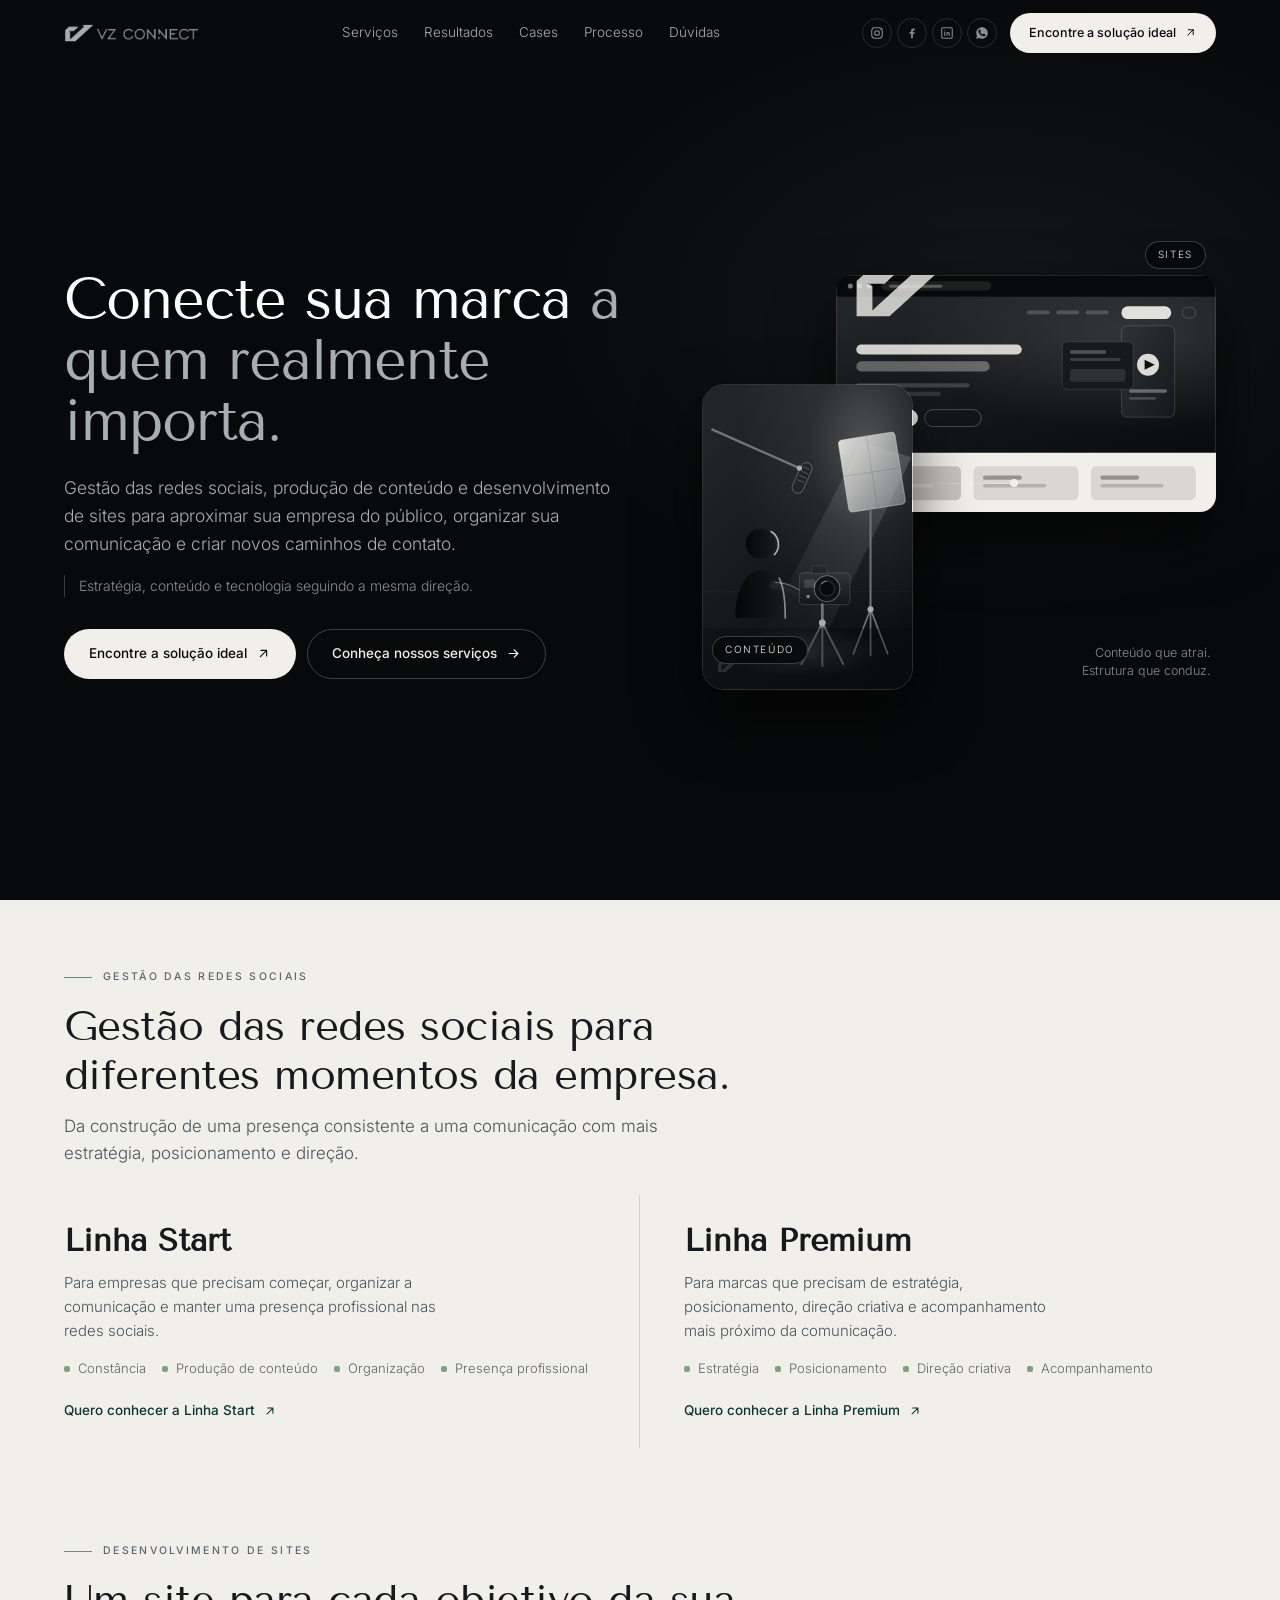
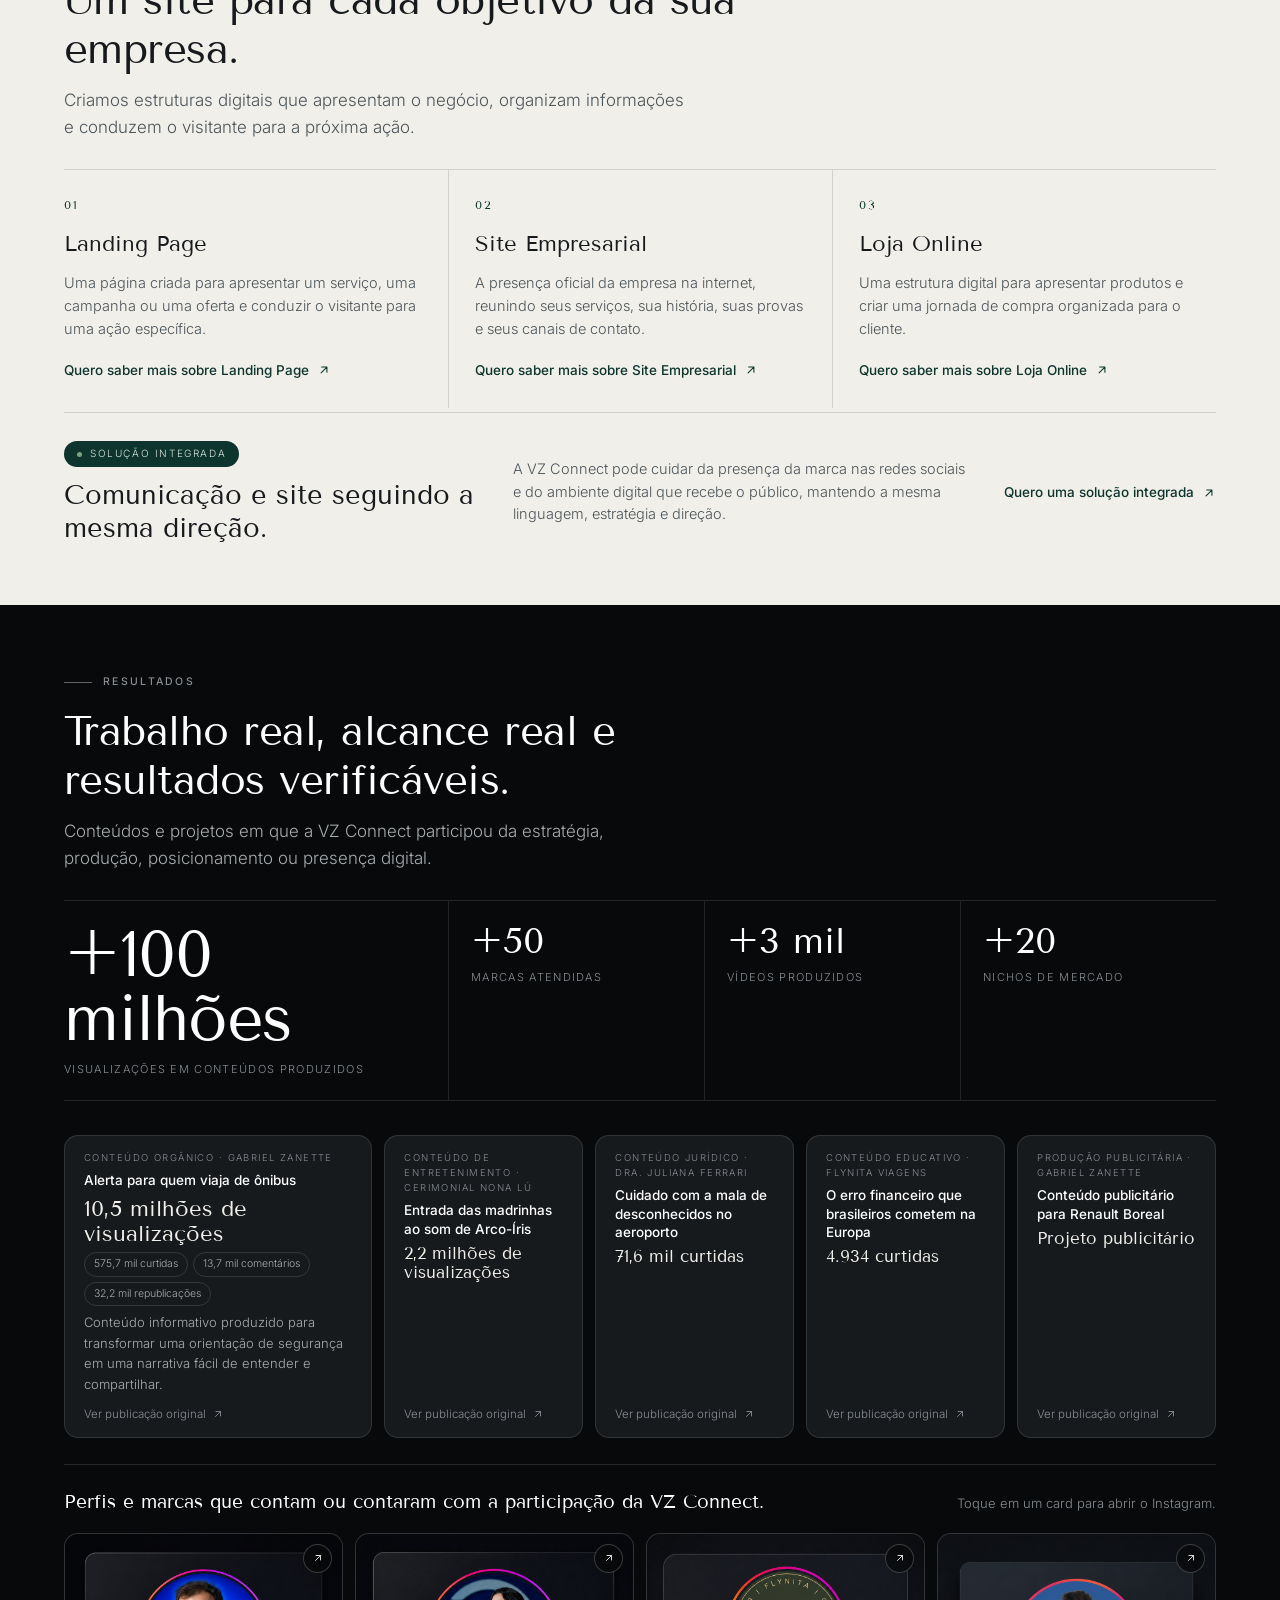
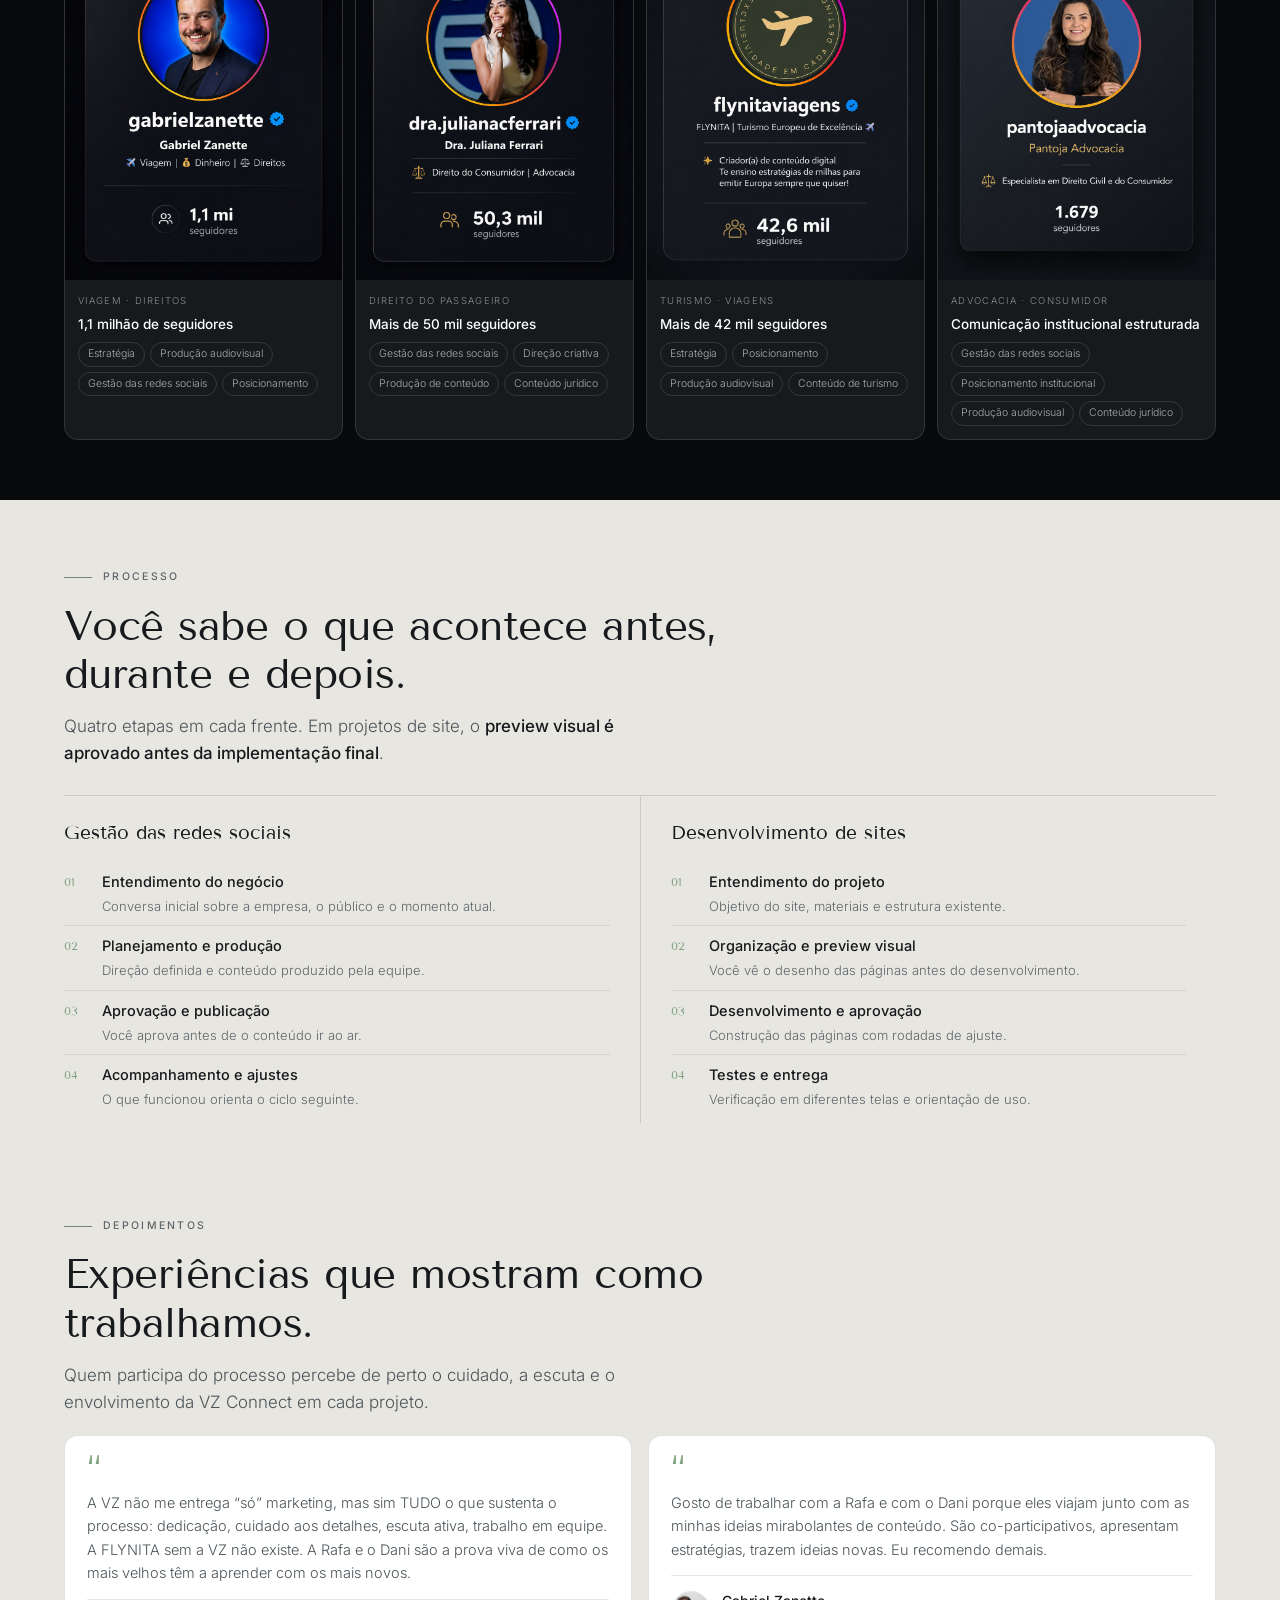
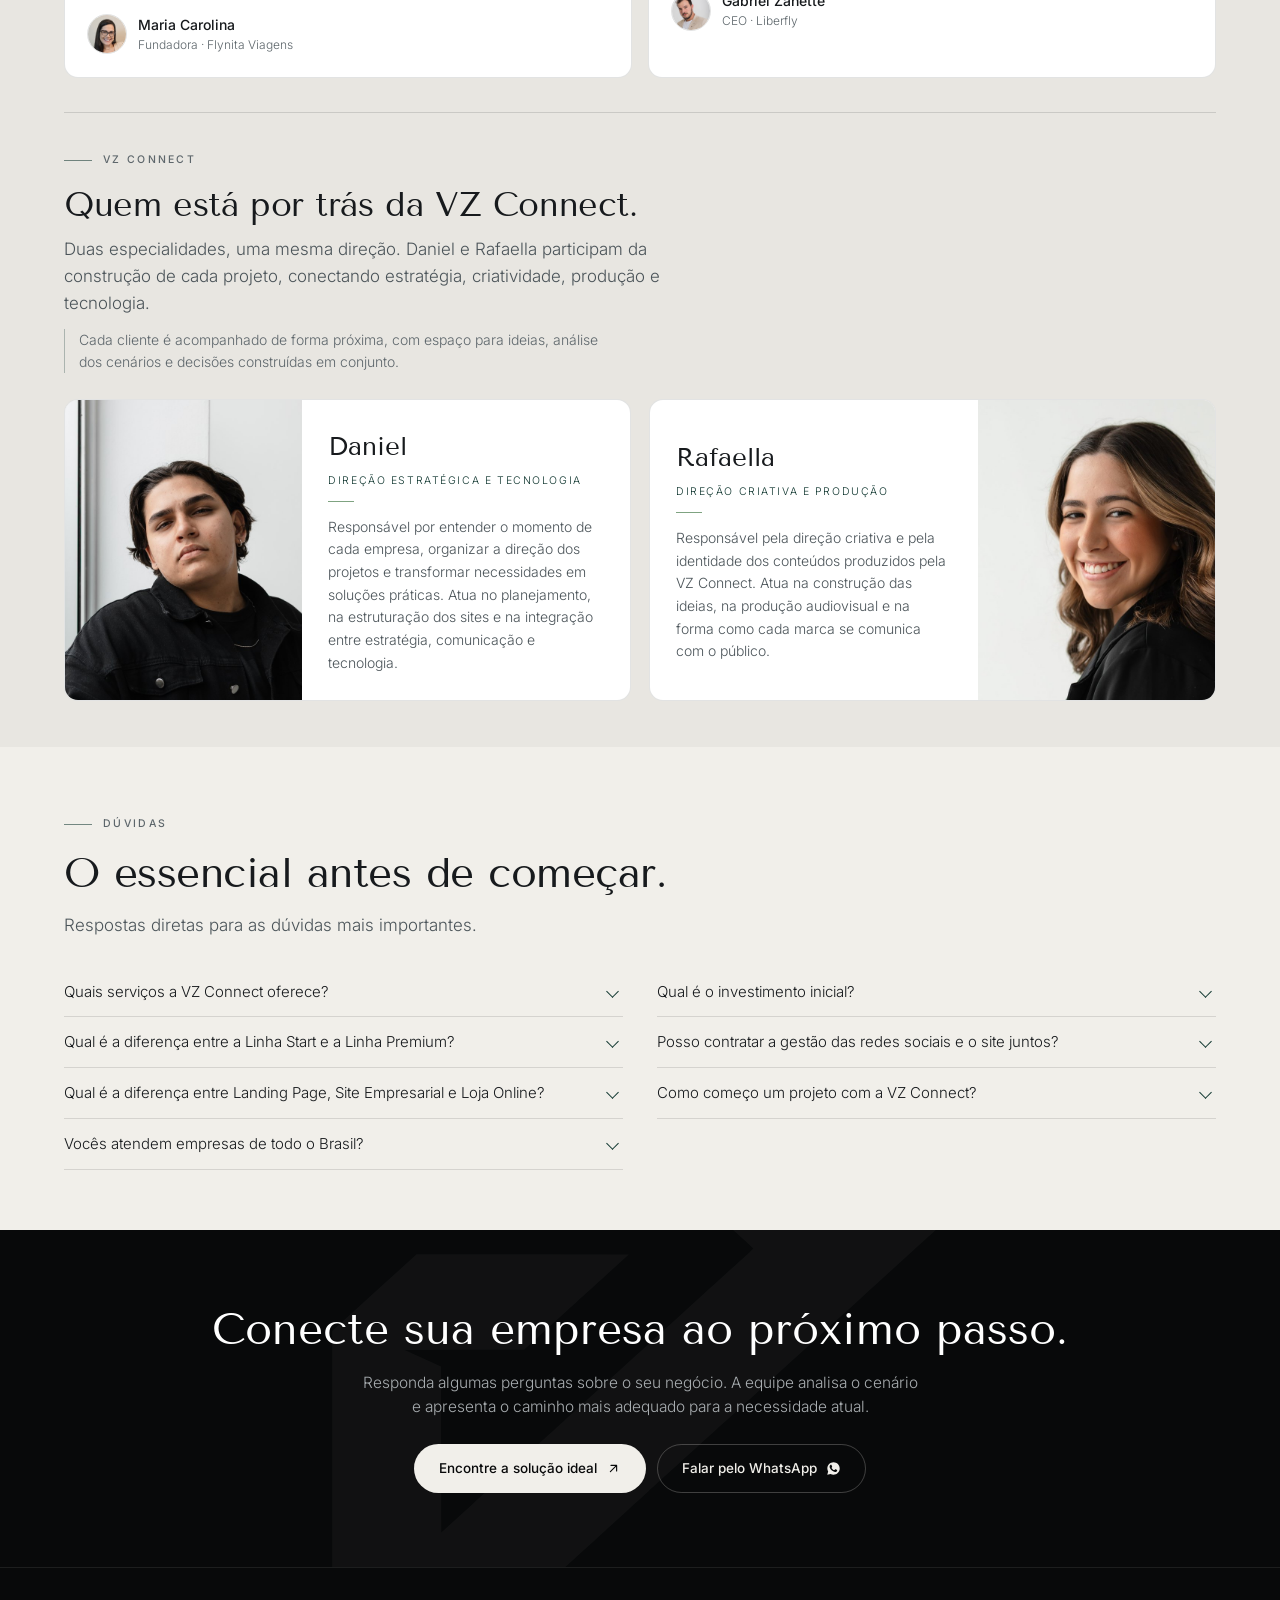
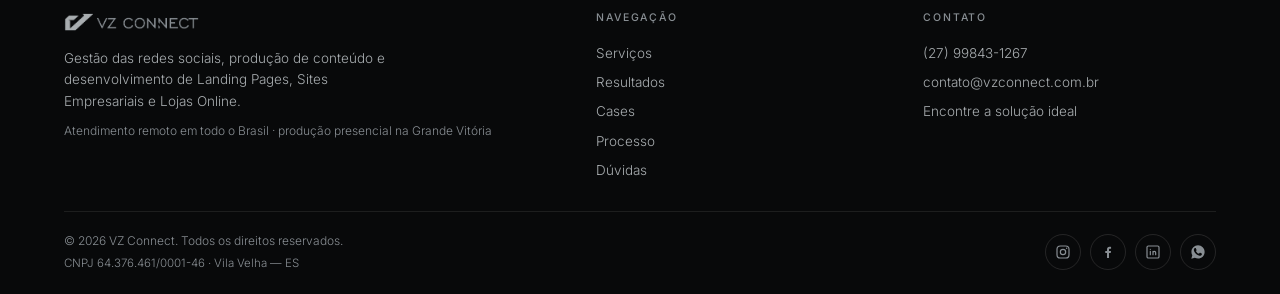
==== commit c53ae6e3: "teste site novo a pedido do flash" ====
--- a/index.html
+++ b/index.html
@@ -2,458 +2,432 @@
 <html lang="pt-BR">
 <head>
 <meta charset="UTF-8">
-<meta name="viewport" content="width=device-width, initial-scale=1.0">
-<title>VZ CONNECT — Comunicação com propósito. Resultado de verdade.</title>
-<meta name="description" content="VZ CONNECT — agência de comunicação estratégica em Vila Velha, ES. Tratamos sua marca como um ativo: estratégia, criação, captação e gestão integradas.">
-<meta property="og:title" content="VZ CONNECT — Comunicação com propósito. Resultado de verdade.">
-<meta property="og:description" content="Estratégia antes de execução. Identidade antes de tendência. Marca antes de número de seguidores.">
+<meta name="viewport" content="width=device-width, initial-scale=1.0, viewport-fit=cover">
+<title>VZ Connect | Gestão das Redes Sociais, Sites e Lojas Online</title>
+<meta name="description" content="VZ Connect: gestão das redes sociais, produção de conteúdo e desenvolvimento de Landing Pages, Sites Empresariais e Lojas Online. Vila Velha — ES, atendimento em todo o Brasil.">
+<meta name="theme-color" content="#08090A">
+<meta property="og:title" content="VZ Connect | Gestão das Redes Sociais, Sites e Lojas Online">
+<meta property="og:description" content="Gestão das redes sociais, produção de conteúdo e desenvolvimento de Landing Pages, Sites Empresariais e Lojas Online.">
 <meta property="og:type" content="website">
 <meta property="og:url" content="https://vzconnect.com.br">
+<meta property="og:locale" content="pt_BR">
 <link rel="icon" type="image/svg+xml" href="img/vz-symbol.svg">
 <link rel="preconnect" href="https://fonts.googleapis.com">
 <link rel="preconnect" href="https://fonts.gstatic.com" crossorigin>
 <link href="https://fonts.googleapis.com/css2?family=Inter:wght@300;400;500;600&family=Tenor+Sans&display=swap" rel="stylesheet">
+
 <link rel="stylesheet" href="style.css">
 </head>
+
 <body>
+<a class="skip" href="#top">Ir para o conteúdo</a>
 
 <svg width="0" height="0" style="position:absolute" aria-hidden="true">
   <symbol id="vzsym" viewBox="0 0 1123 652"><g transform="translate(0,652) scale(0.1,-0.1)" fill="currentColor"><path d="M7040 6477 c0 -2 141 -131 314 -287 173 -157 315 -287 315 -290 -1 -3 -29 -30 -63 -60 -34 -30 -779 -707 -1656 -1505 -877 -797 -1646 -1497 -1709 -1554 -64 -58 -339 -308 -611 -556 -272 -248 -747 -680 -1055 -960 l-560 -509 -3 1505 -2 1506 -329 149 -329 149 1082 3 1081 2 421 383 c231 210 468 425 525 477 57 52 295 268 528 480 l423 385 -1922 3 -1921 2 -765 -695 -764 -696 0 -2189 0 -2190 2055 0 2054 0 173 158 c96 86 396 360 668 607 272 248 621 565 775 705 272 246 3230 2937 4365 3970 305 277 671 610 813 739 141 128 257 237 257 240 0 31 -26 31 -2092 31 -1137 0 -2068 -1 -2068 -3z"/></g></symbol>
+  <symbol id="ic-ig" viewBox="0 0 24 24"><g fill="none" stroke="currentColor" stroke-width="1.8" stroke-linecap="round" stroke-linejoin="round"><rect x="3" y="3" width="18" height="18" rx="5"/><circle cx="12" cy="12" r="4"/><circle cx="17.5" cy="6.5" r="1.1" fill="currentColor" stroke="none"/></g></symbol>
+  <symbol id="ic-fb" viewBox="0 0 24 24"><path fill="currentColor" d="M13.5 21v-7.5h2.6l.4-3h-3V8.6c0-.9.25-1.5 1.5-1.5H16.6V4.4c-.3 0-1.2-.13-2.3-.13-2.3 0-3.8 1.4-3.8 3.9v2.3H7.9v3h2.6V21z"/></symbol>
+  <symbol id="ic-li" viewBox="0 0 24 24"><g fill="none" stroke="currentColor" stroke-width="1.8" stroke-linecap="round" stroke-linejoin="round"><rect x="3" y="3" width="18" height="18" rx="2"/><path d="M8 11v5M8 8v.01M12 16v-3a2 2 0 0 1 4 0v3M12 11v5"/></g></symbol>
+  <symbol id="ic-wa" viewBox="0 0 24 24"><path fill="currentColor" d="M12.04 2C6.58 2 2.13 6.45 2.13 11.91c0 1.75.46 3.45 1.32 4.95L2 22l5.25-1.38c1.45.79 3.08 1.21 4.79 1.21 5.46 0 9.91-4.45 9.91-9.91C21.95 6.45 17.5 2 12.04 2zm5.8 14.16c-.24.68-1.42 1.31-1.96 1.36-.5.05-1.13.21-3.66-.77-3.08-1.21-5.05-4.32-5.2-4.52-.15-.2-1.24-1.65-1.24-3.15 0-1.5.79-2.24 1.07-2.54.28-.31.61-.38.81-.38.2 0 .41 0 .58.01.19.01.43-.07.68.52.24.59.83 2.03.9 2.18.07.15.12.33.02.53-.1.2-.15.33-.29.5-.15.18-.31.39-.44.53-.15.15-.3.31-.13.6.17.3.76 1.25 1.63 2.02 1.12.99 2.06 1.3 2.36 1.45.3.15.47.13.64-.08.17-.2.74-.86.94-1.16.2-.3.39-.25.66-.15.27.1 1.71.81 2 .96.3.15.49.22.56.34.07.13.07.73-.17 1.41z"/></symbol>
+  <symbol id="ic-arr" viewBox="0 0 24 24"><g fill="none" stroke="currentColor" stroke-width="1.8" stroke-linecap="round" stroke-linejoin="round"><path d="M7 17 17 7M8 7h9v9"/></g></symbol>
 </svg>
 
-<div class="loader" id="loader">
-  <svg class="l-sym" viewBox="0 0 1123 652"><use href="#vzsym"/></svg>
-  <div class="l-bar" id="l-bar"></div>
-</div>
-
-
+<!-- ===== MENU ===== -->
 <nav id="nav">
   <div class="nav-inner">
-    <a href="#top" class="nav-brand" data-cursor>
-      <img class="brand-logo" src="img/vz-logo-horizontal-web.png" alt="VZ CONNECT">
+    <a href="#top" class="nav-brand" aria-label="VZ Connect — início">
+      <img src="img/vz-logo-horizontal-web.png" alt="VZ Connect" width="1340" height="238" decoding="async">
     </a>
     <div class="nav-center">
-      <a href="#servicos" data-cursor>Serviços</a>
-      <a href="#cases" data-cursor>Cases</a>
-      <a href="#certificacoes" data-cursor>Certificações</a>
-      <a href="#equipe" data-cursor>Quem somos</a>
+      <a href="#servicos">Serviços</a>
+      <a href="#resultados">Resultados</a>
+      <a href="#cases">Cases</a>
+      <a href="#processo">Processo</a>
+      <a href="#duvidas">Dúvidas</a>
     </div>
     <div class="nav-right">
-      <div class="nav-social">
-        <a href="https://www.instagram.com/vz.connect" target="_blank" rel="noopener" data-cursor aria-label="Instagram"><svg viewBox="0 0 24 24" fill="none" stroke="currentColor" stroke-width="1.8" stroke-linecap="round" stroke-linejoin="round"><rect x="3" y="3" width="18" height="18" rx="5"/><circle cx="12" cy="12" r="4"/><circle cx="17.5" cy="6.5" r="1.1" fill="currentColor" stroke="none"/></svg></a>
-        <a href="https://www.linkedin.com/company/vz-connect/" target="_blank" rel="noopener" data-cursor aria-label="LinkedIn"><svg viewBox="0 0 24 24" fill="none" stroke="currentColor" stroke-width="1.8" stroke-linecap="round" stroke-linejoin="round"><rect x="3" y="3" width="18" height="18" rx="2"/><path d="M8 11v5M8 8v.01M12 16v-3a2 2 0 0 1 4 0v3M12 11v5"/></svg></a>
-      </div>
-      <a href="#contato" class="nav-cta" data-cursor>
-        <span>Fale conosco</span>
-        <svg class="arr" viewBox="0 0 24 24" fill="none" stroke="currentColor" stroke-width="1.8" stroke-linecap="round" stroke-linejoin="round"><path d="M7 17 17 7M8 7h9v9"/></svg>
+      <div class="nav-social" id="nav-social"></div>
+      <a class="nav-cta" data-lead data-cur="Comece aqui" href="formulario/" target="_blank" rel="noopener">
+        <span>Encontre a solução ideal</span><svg><use href="#ic-arr"/></svg>
       </a>
-      <button class="nav-toggle" id="nav-toggle" aria-label="Menu">
-        <svg viewBox="0 0 24 24" fill="none" stroke="currentColor" stroke-width="1.6" width="26" height="26"><path d="M3 7h18M3 12h18M3 17h18"/></svg>
+      <button class="nav-toggle" id="nav-toggle" aria-label="Abrir menu" aria-expanded="false" aria-controls="menu">
+        <svg viewBox="0 0 24 24" fill="none" stroke="currentColor" stroke-width="1.6" width="25" height="25"><path d="M3 7h18M3 12h18M3 17h18"/></svg>
       </button>
     </div>
   </div>
 </nav>
 
-<div class="menu-overlay" id="menu">
-  <a href="#servicos">Serviços</a>
-  <a href="#cases">Cases</a>
-  <a href="#equipe">Quem somos</a>
-  <a href="#certificacoes">Certificações</a>
-  <a href="#contato">Fale conosco</a>
+<div class="menu" id="menu">
+  <a class="m-link" href="#servicos">Serviços</a>
+  <a class="m-link" href="#resultados">Resultados</a>
+  <a class="m-link" href="#cases">Cases</a>
+  <a class="m-link" href="#processo">Processo</a>
+  <a class="m-link" href="#duvidas">Dúvidas</a>
+  <a class="m-cta" data-lead href="formulario/" target="_blank" rel="noopener">Encontre a solução ideal</a>
+  <div class="menu-social" id="menu-social"></div>
   <div class="menu-foot">
     <span>(27) 99843-1267</span>
-    <span>Vila Velha · ES</span>
+    <span>Vila Velha · ES — atendimento em todo o Brasil</span>
   </div>
 </div>
 
-<header class="hero" id="top">
-  <div class="hero-bg"></div>
-  <div class="hero-noise-grid"></div>
-
-  <div class="wrap hero-inner reveal">
-    <div class="hero-left">
-      <span class="badge fx"><span class="pulse"></span> Agência de comunicação estratégica <span class="ln"></span> Vila Velha · ES</span>
-      <h1 class="hero-title">
-        <span class="line-mask"><span>Sua marca merece</span></span>
-        <span class="line-mask"><span class="rotor-wrap"><span class="rotor" id="rotor">direção.</span></span></span>
-        <span class="line-mask"><span>Não <span class="g">improviso.</span></span></span>
-      </h1>
-      <p class="sub fx d3">Cuidamos da sua presença digital com método — <strong>estratégia, criação, captação e gestão integradas.</strong> Sua marca tratada como um ativo, não como um mural de posts soltos.</p>
-      <div class="hero-actions fx d4">
-        <a href="#contato" class="btn btn-primary" data-cursor><span>Iniciar conversa</span><svg class="arr" viewBox="0 0 24 24" fill="none" stroke="currentColor" stroke-width="1.8" stroke-linecap="round" stroke-linejoin="round"><path d="M7 17 17 7M8 7h9v9"/></svg></a>
-        <a href="#cases" class="btn btn-ghost" data-cursor><span>Ver nosso trabalho</span><svg class="arr" viewBox="0 0 24 24" fill="none" stroke="currentColor" stroke-width="1.8" stroke-linecap="round" stroke-linejoin="round"><path d="M5 12h14M13 6l6 6-6 6"/></svg></a>
-      </div>
-      <div class="hero-stats fx d5">
-        <div class="hs"><div class="hs-n">+50M</div><div class="hs-l">Visualizações geradas</div></div>
-        <div class="hs-div"></div>
-        <div class="hs"><div class="hs-n">+100</div><div class="hs-l">Marcas atendidas</div></div>
-        <div class="hs-div"></div>
-        <div class="hs"><div class="hs-n">+40</div><div class="hs-l">Nichos de mercado</div></div>
-      </div>
-    </div>
-
-    <div class="hero-right fx d3">
-      <div class="hero-card">
-        <div class="hc-sym" data-parallax="0.06"><svg viewBox="0 0 1123 652"><use href="#vzsym"/></svg></div>
-        <div class="hc-glow"></div>
-        <div class="hc-top">
-          <span class="hc-tag"><span class="hc-dot"></span> Como a gente trabalha</span>
-          <span class="hc-handle">Método VZ</span>
+<!-- ===== TELA 1 · HERO ===== -->
+<header class="hero theme-dark" id="top" data-dock="top">
+  <div class="wrap hero-inner">
+    <div>
+      <h1>Conecte sua marca <span class="soft">a quem realmente importa.</span></h1>
+      <p class="sub">Gestão das redes sociais, produção de conteúdo e desenvolvimento de sites para aproximar sua empresa do público, organizar sua comunicação e criar novos caminhos de contato.</p>
+      <p class="tag">Estratégia, conteúdo e tecnologia seguindo a mesma direção.</p>
+      <div class="hero-actions">
+        <a class="btn btn-primary" data-lead data-cur="Comece aqui" href="formulario/" target="_blank" rel="noopener">
+          <span>Encontre a solução ideal</span><svg><use href="#ic-arr"/></svg>
+        </a>
+        <a class="btn btn-ghost" href="#servicos">
+          <span>Conheça nossos serviços</span>
+          <svg viewBox="0 0 24 24" fill="none" stroke="currentColor" stroke-width="1.8" stroke-linecap="round" stroke-linejoin="round"><path d="M5 12h14M13 6l6 6-6 6"/></svg>
+        </a>
+      </div>
+    </div>
+
+    <div class="hero-showcase" aria-hidden="true">
+      <div class="hero-showcase-site">
+        <img src="img/hero-site-preview.svg" alt="" width="900" height="560"
+             loading="eager" decoding="async" fetchpriority="high">
+      </div>
+      <span class="hero-showcase-link"></span>
+      <div class="hero-showcase-content">
+        <img src="img/hero-content-production.svg" alt="" width="620" height="900"
+             loading="eager" decoding="async" fetchpriority="high">
+      </div>
+      <span class="hero-showcase-label hero-showcase-label--content">Conteúdo</span>
+      <span class="hero-showcase-label hero-showcase-label--site">Sites</span>
+      <p class="hero-showcase-caption">Conteúdo que atrai.<br>Estrutura que conduz.</p>
+    </div>
+  </div>
+</header>
+
+<!-- ===== TELA 2 · SERVIÇOS ===== -->
+<section class="section theme-light" id="servicos" data-dock="gestao" aria-labelledby="ges-t">
+  <div class="wrap">
+    <div class="head reveal">
+      <div class="eyebrow"><span class="ln"></span> Gestão das redes sociais</div>
+      <h2 class="s-title" id="ges-t">Gestão das redes sociais para diferentes momentos da empresa.</h2>
+      <p class="lead">Da construção de uma presença consistente a uma comunicação com mais estratégia, posicionamento e direção.</p>
+    </div>
+
+    <div class="split reveal">
+      <div>
+        <h3 class="line-name">Linha Start</h3>
+        <p class="line-tx">Para empresas que precisam começar, organizar a comunicação e manter uma presença profissional nas redes sociais.</p>
+        <div class="line-tags"><span>Constância</span><span>Produção de conteúdo</span><span>Organização</span><span>Presença profissional</span></div>
+        <a class="link-cta" data-wa="start" data-cur="Falar no WhatsApp" href="https://wa.me/5527998431267" target="_blank" rel="noopener noreferrer">
+          Quero conhecer a Linha Start <svg><use href="#ic-arr"/></svg>
+        </a>
+      </div>
+      <div>
+        <h3 class="line-name">Linha Premium</h3>
+        <p class="line-tx">Para marcas que precisam de estratégia, posicionamento, direção criativa e acompanhamento mais próximo da comunicação.</p>
+        <div class="line-tags"><span>Estratégia</span><span>Posicionamento</span><span>Direção criativa</span><span>Acompanhamento</span></div>
+        <a class="link-cta" data-wa="premium" data-cur="Falar no WhatsApp" href="https://wa.me/5527998431267" target="_blank" rel="noopener noreferrer">
+          Quero conhecer a Linha Premium <svg><use href="#ic-arr"/></svg>
+        </a>
+      </div>
+    </div>
+  </div>
+</section>
+
+<section class="section theme-light tight-top" id="sites" data-dock="sites" aria-labelledby="sit-t">
+  <div class="wrap">
+    <div class="head reveal">
+      <div class="eyebrow"><span class="ln"></span> Desenvolvimento de sites</div>
+      <h2 class="s-title" id="sit-t">Um site para cada objetivo da sua empresa.</h2>
+      <p class="lead">Criamos estruturas digitais que apresentam o negócio, organizam informações e conduzem o visitante para a próxima ação.</p>
+    </div>
+
+    <div class="sites-row reveal">
+      <div class="site-col">
+        <span class="site-num">01</span>
+        <h3>Landing Page</h3>
+        <p>Uma página criada para apresentar um serviço, uma campanha ou uma oferta e conduzir o visitante para uma ação específica.</p>
+        <a class="link-cta" data-wa="landingPage" data-cur="Falar no WhatsApp" href="https://wa.me/5527998431267" target="_blank" rel="noopener noreferrer">
+          Quero saber mais sobre Landing Page <svg><use href="#ic-arr"/></svg>
+        </a>
+      </div>
+      <div class="site-col">
+        <span class="site-num">02</span>
+        <h3>Site Empresarial</h3>
+        <p>A presença oficial da empresa na internet, reunindo seus serviços, sua história, suas provas e seus canais de contato.</p>
+        <a class="link-cta" data-wa="businessSite" data-cur="Falar no WhatsApp" href="https://wa.me/5527998431267" target="_blank" rel="noopener noreferrer">
+          Quero saber mais sobre Site Empresarial <svg><use href="#ic-arr"/></svg>
+        </a>
+      </div>
+      <div class="site-col">
+        <span class="site-num">03</span>
+        <h3>Loja Online</h3>
+        <p>Uma estrutura digital para apresentar produtos e criar uma jornada de compra organizada para o cliente.</p>
+        <a class="link-cta" data-wa="onlineStore" data-cur="Falar no WhatsApp" href="https://wa.me/5527998431267" target="_blank" rel="noopener noreferrer">
+          Quero saber mais sobre Loja Online <svg><use href="#ic-arr"/></svg>
+        </a>
+      </div>
+    </div>
+
+    <div class="integrated reveal">
+      <div>
+        <span class="seal"><span class="dot"></span> Solução integrada</span>
+        <h3>Comunicação e site seguindo a mesma direção.</h3>
+      </div>
+      <p>A VZ Connect pode cuidar da presença da marca nas redes sociais e do ambiente digital que recebe o público, mantendo a mesma linguagem, estratégia e direção.</p>
+      <a class="link-cta" data-wa="integrated" data-cur="Falar no WhatsApp" href="https://wa.me/5527998431267" target="_blank" rel="noopener noreferrer">
+        Quero uma solução integrada <svg><use href="#ic-arr"/></svg>
+      </a>
+    </div>
+  </div>
+</section>
+
+<!-- ===== TELA 3 · RESULTADOS, CONTEÚDOS E CASES ===== -->
+<section class="section theme-dark" id="resultados" data-dock="resultados" aria-labelledby="res-t">
+  <div class="wrap">
+    <div class="head reveal">
+      <div class="eyebrow"><span class="ln"></span> Resultados</div>
+      <h2 class="s-title" id="res-t">Trabalho real, alcance real e resultados verificáveis.</h2>
+      <p class="lead">Conteúdos e projetos em que a VZ Connect participou da estratégia, produção, posicionamento ou presença digital.</p>
+    </div>
+
+    <div class="nums reveal" id="nums"></div>
+
+    <div class="vgrid reveal" id="vgrid"></div>
+
+    <div class="cases-strip" id="cases">
+      <div class="cases-lead reveal">
+        <div class="t">Perfis e marcas que contam ou contaram com a participação da VZ Connect.</div>
+        <div class="s">Toque em um card para abrir o Instagram.</div>
+      </div>
+      <div class="cgrid" id="cgrid"></div>
+    </div>
+  </div>
+</section>
+
+<!-- ===== TELA 4 · PROCESSO, DEPOIMENTOS E AUTORIDADE ===== -->
+<section class="section theme-light alt" id="processo" data-dock="processo" aria-labelledby="proc-t">
+  <div class="wrap">
+    <div class="head reveal">
+      <div class="eyebrow"><span class="ln"></span> Processo</div>
+      <h2 class="s-title" id="proc-t">Você sabe o que acontece antes, durante e depois.</h2>
+      <p class="lead">Quatro etapas em cada frente. Em projetos de site, o <strong>preview visual é aprovado antes da implementação final</strong>.</p>
+    </div>
+    <div class="proc reveal">
+      <div class="proc-col">
+        <h3>Gestão das redes sociais</h3>
+        <ol class="steps">
+          <li><div class="sn">Entendimento do negócio</div><div class="sd">Conversa inicial sobre a empresa, o público e o momento atual.</div></li>
+          <li><div class="sn">Planejamento e produção</div><div class="sd">Direção definida e conteúdo produzido pela equipe.</div></li>
+          <li><div class="sn">Aprovação e publicação</div><div class="sd">Você aprova antes de o conteúdo ir ao ar.</div></li>
+          <li><div class="sn">Acompanhamento e ajustes</div><div class="sd">O que funcionou orienta o ciclo seguinte.</div></li>
+        </ol>
+      </div>
+      <div class="proc-col">
+        <h3>Desenvolvimento de sites</h3>
+        <ol class="steps">
+          <li><div class="sn">Entendimento do projeto</div><div class="sd">Objetivo do site, materiais e estrutura existente.</div></li>
+          <li><div class="sn">Organização e preview visual</div><div class="sd">Você vê o desenho das páginas antes do desenvolvimento.</div></li>
+          <li><div class="sn">Desenvolvimento e aprovação</div><div class="sd">Construção das páginas com rodadas de ajuste.</div></li>
+          <li><div class="sn">Testes e entrega</div><div class="sd">Verificação em diferentes telas e orientação de uso.</div></li>
+        </ol>
+      </div>
+    </div>
+  </div>
+</section>
+
+<section class="section md theme-light alt tight-top" id="depoimentos" aria-labelledby="dep-t">
+  <div class="wrap">
+    <div class="head reveal">
+      <div class="eyebrow"><span class="ln"></span> Depoimentos</div>
+      <h2 class="s-title" id="dep-t">Experiências que mostram como trabalhamos.</h2>
+      <p class="lead">Quem participa do processo percebe de perto o cuidado, a escuta e o envolvimento da VZ Connect em cada projeto.</p>
+    </div>
+
+    <div class="auth-deps reveal">
+      <div class="dep">
+        <span class="qm" aria-hidden="true">“</span>
+        <p class="dep-quote">A VZ não me entrega “só” marketing, mas sim TUDO o que sustenta o processo: dedicação, cuidado aos detalhes, escuta ativa, trabalho em equipe. A FLYNITA sem a VZ não existe. A Rafa e o Dani são a prova viva de como os mais velhos têm a aprender com os mais novos.</p>
+        <div class="dep-meta">
+          <div class="dep-av"><img src="img/dep-maria.jpg" alt="Maria Carolina, fundadora da Flynita Viagens" width="200" height="200" loading="lazy" decoding="async"></div>
+          <div><div class="dep-nm">Maria Carolina</div><div class="dep-rl">Fundadora · Flynita Viagens</div></div>
         </div>
-        <div class="hc-flow">
-          <div class="hc-step">
-            <div class="hc-step-ic"><svg viewBox="0 0 24 24" fill="none" stroke="currentColor" stroke-width="1.7" stroke-linecap="round" stroke-linejoin="round"><circle cx="12" cy="12" r="9"/><path d="M12 7v5l3 2"/></svg></div>
-            <div class="hc-step-tx"><div class="hc-step-t">Estratégia</div><div class="hc-step-d">Posicionamento e plano editorial</div></div>
-            <div class="hc-step-n">01</div>
+      </div>
+      <div class="dep">
+        <span class="qm" aria-hidden="true">“</span>
+        <p class="dep-quote">Gosto de trabalhar com a Rafa e com o Dani porque eles viajam junto com as minhas ideias mirabolantes de conteúdo. São co-participativos, apresentam estratégias, trazem ideias novas. Eu recomendo demais.</p>
+        <div class="dep-meta">
+          <div class="dep-av"><img src="img/dep-gabriel.jpg" alt="Gabriel Zanette" width="200" height="200" loading="lazy" decoding="async"></div>
+          <div><div class="dep-nm">Gabriel Zanette</div><div class="dep-rl">CEO · Liberfly</div></div>
+        </div>
+      </div>
+    </div>
+
+    <div class="founders-block reveal">
+      <div class="founders-head">
+        <div class="eyebrow"><span class="ln"></span> VZ Connect</div>
+        <h3 class="s-title">Quem está por trás da VZ Connect.</h3>
+        <p class="lead">Duas especialidades, uma mesma direção. Daniel e Rafaella participam da construção de cada projeto, conectando estratégia, criatividade, produção e tecnologia.</p>
+        <p class="founders-note">Cada cliente é acompanhado de forma próxima, com espaço para ideias, análise dos cenários e decisões construídas em conjunto.</p>
+      </div>
+
+      <div class="founders-grid">
+        <article class="founder-card">
+          <div class="founder-media">
+            <img src="img/daniel.jpg" alt="Daniel, sócio da VZ Connect" width="900" height="800" loading="lazy" decoding="async">
           </div>
-          <div class="hc-line"></div>
-          <div class="hc-step">
-            <div class="hc-step-ic"><svg viewBox="0 0 24 24" fill="none" stroke="currentColor" stroke-width="1.7" stroke-linecap="round" stroke-linejoin="round"><path d="M15 10l4.5-2.5v9L15 14M4 7h11v10H4z"/></svg></div>
-            <div class="hc-step-tx"><div class="hc-step-t">Captação &amp; conteúdo</div><div class="hc-step-d">Gravação, edição e copy com voz</div></div>
-            <div class="hc-step-n">02</div>
+          <div class="founder-content">
+            <h4 class="founder-name">Daniel</h4>
+            <p class="founder-role">Direção estratégica e tecnologia</p>
+            <p class="founder-text">Responsável por entender o momento de cada empresa, organizar a direção dos projetos e transformar necessidades em soluções práticas. Atua no planejamento, na estruturação dos sites e na integração entre estratégia, comunicação e tecnologia.</p>
           </div>
-          <div class="hc-line"></div>
-          <div class="hc-step">
-            <div class="hc-step-ic"><svg viewBox="0 0 24 24" fill="none" stroke="currentColor" stroke-width="1.7" stroke-linecap="round" stroke-linejoin="round"><path d="M3 3v18h18M7 14l4-4 3 3 5-6"/></svg></div>
-            <div class="hc-step-tx"><div class="hc-step-t">Gestão &amp; resultado</div><div class="hc-step-d">Publicação, análise e crescimento</div></div>
-            <div class="hc-step-n">03</div>
+        </article>
+
+        <article class="founder-card founder-card--reverse">
+          <div class="founder-media">
+            <img src="img/rafaella.jpg" alt="Rafaella, sócia da VZ Connect" width="900" height="800" loading="lazy" decoding="async">
           </div>
-        </div>
-        <div class="hc-foot">
-          <div class="hc-foot-single">
-            <svg viewBox="0 0 24 24" fill="none" stroke="currentColor" stroke-width="1.8" stroke-linecap="round" stroke-linejoin="round"><path d="M20 6 9 17l-5-5"/></svg>
-            <span>Um sistema completo, do briefing ao resultado</span>
+          <div class="founder-content">
+            <h4 class="founder-name">Rafaella</h4>
+            <p class="founder-role">Direção criativa e produção</p>
+            <p class="founder-text">Responsável pela direção criativa e pela identidade dos conteúdos produzidos pela VZ Connect. Atua na construção das ideias, na produção audiovisual e na forma como cada marca se comunica com o público.</p>
           </div>
-        </div>
-      </div>
-    </div>
-  </div>
-
-  <div class="scroll-hint"><span>Scroll</span><span class="bar"></span></div>
-</header>
-
-<div class="marquee" aria-hidden="true">
-  <div class="marquee-track" id="marquee">
-  </div>
-</div>
-
-<section class="section bg-black intro reveal">
-  <div class="wrap">
-    <div class="intro-grid">
-      <p class="intro-text">
-        <span class="word"><span>Não</span></span>
-        <span class="word"><span>fazemos</span></span>
-        <span class="word"><span class="dim">marketing</span></span>
-        <span class="word"><span class="dim">de</span></span>
-        <span class="word"><span class="dim">número.</span></span>
-        <span class="word"><span>Fazemos</span></span>
-        <span class="word"><span class="g">marketing</span></span>
-        <span class="word"><span class="g">de</span></span>
-        <span class="word"><span class="g">gente.</span></span>
-      </p>
-      <div class="intro-meta">
-        <div class="item fx d2"><div class="k">Estratégia primeiro</div><div class="v">Antes de postar, a gente entende, planeja e direciona.</div></div>
-        <div class="item fx d3"><div class="k">Conteúdo com voz</div><div class="v">Nada genérico. Cada peça com a identidade da sua marca.</div></div>
-        <div class="item fx d4"><div class="k">Proximidade real</div><div class="v">Acompanhamento de perto, do briefing ao resultado.</div></div>
-      </div>
-    </div>
-  </div>
-</section>
-
-<section class="section bg-black" id="servicos">
-  <div class="wrap">
-    <div class="svc-head reveal">
-      <h2 class="s-title">
-        <span class="line-mask"><span>Um sistema de</span></span>
-        <span class="line-mask"><span>comunicação.</span></span>
-        <span class="line-mask"><span><em>Não</em> postagens soltas.</span></span>
-      </h2>
-      <p class="lead fx d2">Cada serviço resolve um nó real de quem está construindo marca. Não trabalhamos por volume — trabalhamos por narrativa.</p>
-    </div>
-    <div class="svc-list reveal">
-      <a class="svc-item" data-cursor>
-        <span class="svc-num">01</span>
-        <span class="svc-name">Estratégia de marca</span>
-        <span class="svc-desc">Posicionamento, personas, pilares de conteúdo e calendário editorial. A base que sustenta tudo.</span>
-        <svg class="svc-arrow" viewBox="0 0 24 24" fill="none" stroke="currentColor" stroke-width="1.6" stroke-linecap="round" stroke-linejoin="round"><path d="M7 17 17 7M8 7h9v9"/></svg>
+        </article>
+      </div>
+    </div>
+  </div>
+</section>
+
+<!-- ===== FAQ ===== -->
+<section class="section theme-light faq" id="duvidas" data-dock="duvidas" aria-labelledby="faq-t">
+  <div class="wrap">
+    <div class="head reveal">
+      <div class="eyebrow"><span class="ln"></span> Dúvidas</div>
+      <h2 class="s-title" id="faq-t">O essencial antes de começar.</h2>
+      <p class="lead">Respostas diretas para as dúvidas mais importantes.</p>
+    </div>
+
+    <div class="faq-grid reveal">
+      <div>
+        <details data-cur="Ver resposta"><summary>Quais serviços a VZ Connect oferece?</summary>
+          <p class="ans">Trabalhamos com gestão das redes sociais, produção de conteúdo, produção audiovisual, Landing Pages, Sites Empresariais e Lojas Online. Também podemos desenvolver uma solução integrada entre comunicação e site.</p></details>
+        <details data-cur="Ver resposta"><summary>Qual é a diferença entre a Linha Start e a Linha Premium?</summary>
+          <p class="ans">A Linha Start atende empresas que precisam começar ou organizar sua presença nas redes sociais. A Linha Premium é indicada para marcas que buscam uma atuação com mais estratégia, posicionamento, direção criativa e acompanhamento. Os detalhes de cada solução são apresentados na proposta.</p></details>
+        <details data-cur="Ver resposta"><summary>Qual é a diferença entre Landing Page, Site Empresarial e Loja Online?</summary>
+          <p class="ans">A Landing Page é criada para uma ação específica. O Site Empresarial reúne as principais informações e serviços da empresa. A Loja Online apresenta produtos e organiza a jornada de compra.</p></details>
+        <details data-cur="Ver resposta"><summary>Vocês atendem empresas de todo o Brasil?</summary>
+          <p class="ans">Sim. O atendimento, o planejamento e o acompanhamento podem acontecer de forma remota em todo o Brasil. Produções presenciais são avaliadas conforme a localização e as necessidades de cada projeto.</p></details>
+      </div>
+      <div>
+        <details data-cur="Ver resposta"><summary>Qual é o investimento inicial?</summary>
+          <p class="ans">A gestão das redes sociais possui opções a partir de <strong>R$ 700 por mês</strong>. Os projetos de site possuem opções a partir de <strong>R$ 1.200</strong>. O investimento final depende da solução, das necessidades da empresa e do escopo definido após o contato.</p></details>
+        <details data-cur="Ver resposta"><summary>Posso contratar a gestão das redes sociais e o site juntos?</summary>
+          <p class="ans">Sim. A VZ Connect pode organizar a comunicação da marca e o ambiente digital dentro da mesma direção. A solução é definida conforme as necessidades da empresa e formalizada em uma proposta personalizada.</p></details>
+        <details data-cur="Ver resposta"><summary>Como começo um projeto com a VZ Connect?</summary>
+          <p class="ans">Você pode preencher o formulário para receber uma orientação inicial ou falar diretamente pelo WhatsApp sobre o serviço que procura. Depois do contato, a equipe entende a necessidade e apresenta uma proposta personalizada.</p></details>
+      </div>
+    </div>
+  </div>
+</section>
+
+<!-- ===== CTA FINAL ===== -->
+<section class="final theme-dark" id="contato">
+  <div class="final-sym" aria-hidden="true"><svg viewBox="0 0 1123 652"><use href="#vzsym"/></svg></div>
+  <div class="wrap reveal">
+    <h2>Conecte sua empresa ao próximo passo.</h2>
+    <p>Responda algumas perguntas sobre o seu negócio. A equipe analisa o cenário e apresenta o caminho mais adequado para a necessidade atual.</p>
+    <div class="final-actions">
+      <a class="btn btn-primary" data-lead data-cur="Comece aqui" href="formulario/" target="_blank" rel="noopener">
+        <span>Encontre a solução ideal</span><svg><use href="#ic-arr"/></svg>
       </a>
-      <a class="svc-item" data-cursor>
-        <span class="svc-num">02</span>
-        <span class="svc-name">Captação &amp; criação</span>
-        <span class="svc-desc">Captação profissional com direção, roteiros pensados para o algoritmo e edição que respeita o espectador.</span>
-        <svg class="svc-arrow" viewBox="0 0 24 24" fill="none" stroke="currentColor" stroke-width="1.6" stroke-linecap="round" stroke-linejoin="round"><path d="M7 17 17 7M8 7h9v9"/></svg>
+      <a class="btn btn-ghost" data-wa="general" href="https://wa.me/5527998431267" target="_blank" rel="noopener noreferrer">
+        <span>Falar pelo WhatsApp</span><svg><use href="#ic-wa"/></svg>
       </a>
-      <a class="svc-item" data-cursor>
-        <span class="svc-num">03</span>
-        <span class="svc-name">Copywriting com voz</span>
-        <span class="svc-desc">Legendas, chamadas e CTAs escritos por humanos. Engajamento, conexão e conversão — sem cara de robô.</span>
-        <svg class="svc-arrow" viewBox="0 0 24 24" fill="none" stroke="currentColor" stroke-width="1.6" stroke-linecap="round" stroke-linejoin="round"><path d="M7 17 17 7M8 7h9v9"/></svg>
-      </a>
-      <a class="svc-item" data-cursor>
-        <span class="svc-num">04</span>
-        <span class="svc-name">Gestão das redes</span>
-        <span class="svc-desc">Agendamento, publicação, monitoramento de comentários, DMs, e cuidado com a saúde do perfil.</span>
-        <svg class="svc-arrow" viewBox="0 0 24 24" fill="none" stroke="currentColor" stroke-width="1.6" stroke-linecap="round" stroke-linejoin="round"><path d="M7 17 17 7M8 7h9v9"/></svg>
-      </a>
-      <a class="svc-item" data-cursor>
-        <span class="svc-num">05</span>
-        <span class="svc-name">Relatórios de performance</span>
-        <span class="svc-desc">Métricas, análise de crescimento e recomendações claras para o próximo ciclo. Você sempre sabe onde está.</span>
-        <svg class="svc-arrow" viewBox="0 0 24 24" fill="none" stroke="currentColor" stroke-width="1.6" stroke-linecap="round" stroke-linejoin="round"><path d="M7 17 17 7M8 7h9v9"/></svg>
-      </a>
-      <a class="svc-item" data-cursor>
-        <span class="svc-num">06</span>
-        <span class="svc-name">Desenvolvimento de sites <span class="tag-new">Novo</span></span>
-        <span class="svc-desc">Sites e landing pages projetados para conversão. Da estratégia ao código, com identidade coerente.</span>
-        <svg class="svc-arrow" viewBox="0 0 24 24" fill="none" stroke="currentColor" stroke-width="1.6" stroke-linecap="round" stroke-linejoin="round"><path d="M7 17 17 7M8 7h9v9"/></svg>
-      </a>
-    </div>
-  </div>
-</section>
-
-<section class="section bg-ink stats-wrap">
-  <div class="wrap">
-    <div class="stats-head reveal">
-      <div class="eyebrow fx" style="margin-bottom:24px"><span class="ln"></span> Resultado em escala</div>
-      <h2 class="s-title fx d1" style="max-width:16ch;margin:0 auto">Resultado que <span class="g">dá pra medir.</span></h2>
-      <p class="lead fx d2" style="margin-top:24px">Nada aqui é estimativa. Cada número vem de trabalho entregue — marca por marca, projeto por projeto.</p>
-    </div>
-    <div class="stats-grid reveal">
-      <div class="stat"><div class="n"><span class="count" data-to="50" data-prefix="+">+0</span><span class="u">M</span></div><div class="k">Visualizações geradas</div></div>
-      <div class="stat"><div class="n"><span class="count" data-to="100" data-prefix="+">+0</span></div><div class="k">Marcas atendidas</div></div>
-      <div class="stat"><div class="n"><span class="count" data-to="5" data-prefix="+">+0</span><span class="u">mil</span></div><div class="k">Vídeos produzidos</div></div>
-      <div class="stat"><div class="n"><span class="count" data-to="40">0</span></div><div class="k">Nichos com resultado</div></div>
-    </div>
-    <p class="stats-foot fx">Por trás de cada número, <strong>uma marca que confiou na nossa direção.</strong></p>
-  </div>
-</section>
-
-<section class="section bg-black" id="cases">
-  <div class="wrap">
-    <div class="cases-head reveal">
-      <div>
-        <div class="eyebrow fx" style="margin-bottom:22px"><span class="ln"></span> Cases reais</div>
-        <h2 class="s-title fx d1">Marcas que confiaram<br>— e <em>cresceram.</em></h2>
-      </div>
-      <p class="lead fx d2">Perfis reais que produzimos, gerimos e direcionamos. Com nome, rosto e seguidores públicos. Toque para conhecer.</p>
-    </div>
-    <div class="cases-grid">
-      <a class="case reveal" href="https://www.instagram.com/gabrielzanette/" target="_blank" rel="noopener" data-cursor>
-        <div class="case-media"><div class="overlay"></div><img src="img/case-gabriel.png" alt="@gabrielzanette" loading="lazy"><span class="case-tag">Educação · Negócios</span><span class="case-go"><svg viewBox="0 0 24 24" fill="none" stroke="currentColor" stroke-width="1.8" stroke-linecap="round" stroke-linejoin="round"><path d="M7 17 17 7M8 7h9v9"/></svg></span></div>
-        <div class="case-body"><div><div class="case-name">Gabriel Zanette</div><div class="case-handle">@gabrielzanette</div></div><div class="case-metric"><div class="v">1mi</div><div class="l">Seguidores</div></div></div>
-      </a>
-      <a class="case reveal" href="https://www.instagram.com/dra.julianacferrari/" target="_blank" rel="noopener" data-cursor>
-        <div class="case-media"><div class="overlay"></div><img src="img/case-juliana.png" alt="@dra.julianacferrari" loading="lazy"><span class="case-tag">Direito do consumidor</span><span class="case-go"><svg viewBox="0 0 24 24" fill="none" stroke="currentColor" stroke-width="1.8" stroke-linecap="round" stroke-linejoin="round"><path d="M7 17 17 7M8 7h9v9"/></svg></span></div>
-        <div class="case-body"><div><div class="case-name">Dra. Juliana C. Ferrari</div><div class="case-handle">@dra.julianacferrari</div></div><div class="case-metric"><div class="v">40,6 mil</div><div class="l">Seguidores</div></div></div>
-      </a>
-      <a class="case reveal" href="https://www.instagram.com/flynitaviagens/" target="_blank" rel="noopener" data-cursor>
-        <div class="case-media"><div class="overlay"></div><img src="img/case-flynita.png" alt="@flynitaviagens" loading="lazy"><span class="case-tag">Turismo · Viagens</span><span class="case-go"><svg viewBox="0 0 24 24" fill="none" stroke="currentColor" stroke-width="1.8" stroke-linecap="round" stroke-linejoin="round"><path d="M7 17 17 7M8 7h9v9"/></svg></span></div>
-        <div class="case-body"><div><div class="case-name">Flynita Viagens</div><div class="case-handle">@flynitaviagens</div></div><div class="case-metric"><div class="v">31,8 mil</div><div class="l">Seguidores</div></div></div>
-      </a>
-      <a class="case reveal" href="https://www.instagram.com/cerimonialnonalu/" target="_blank" rel="noopener" data-cursor>
-        <div class="case-media"><div class="overlay"></div><img src="img/case-nonalu.png" alt="@cerimonialnonalu" loading="lazy"><span class="case-tag">Eventos · Cerimonial</span><span class="case-go"><svg viewBox="0 0 24 24" fill="none" stroke="currentColor" stroke-width="1.8" stroke-linecap="round" stroke-linejoin="round"><path d="M7 17 17 7M8 7h9v9"/></svg></span></div>
-        <div class="case-body"><div><div class="case-name">Nona Lú Cerimonial</div><div class="case-handle">@cerimonialnonalu</div></div><div class="case-metric"><div class="v">15,6 mil</div><div class="l">Seguidores</div></div></div>
-      </a>
-    </div>
-  </div>
-</section>
-
-<section class="section bg-deep" id="depoimentos">
-  <div class="wrap">
-    <div class="dep-head reveal">
-      <div class="eyebrow fx" style="margin-bottom:22px"><span class="ln"></span> Quem fala são eles</div>
-      <h2 class="s-title fx d1">A confiança de quem <em>trabalha</em> com a gente.</h2>
-    </div>
-    <div class="dep-grid">
-      <div class="dep reveal fx">
-        <p class="dep-quote">A VZ não me entrega "só" marketing, mas sim TUDO o que sustenta o processo: dedicação, cuidado aos detalhes, escuta ativa, trabalho em equipe. A FLYNITA sem a VZ não existe. A Rafa e o Dani são a prova viva de como os mais velhos têm a aprender com os mais novos.</p>
-        <div class="dep-meta"><div class="dep-av"><img src="img/dep-maria.jpg" alt="Maria Carolina"></div><div class="dep-who"><div class="nm">Maria Carolina</div><div class="rl">Fundadora · FLYNITA</div></div></div>
-      </div>
-      <div class="dep reveal fx d1">
-        <p class="dep-quote">Gosto de trabalhar com a Rafa e com o Dani porque eles viajam junto com as minhas ideias mirabolantes de conteúdo. São co-participativos, apresentam estratégias, trazem ideias novas. Eu recomendo demais.</p>
-        <div class="dep-meta"><div class="dep-av"><img src="img/dep-gabriel.jpg" alt="Gabriel Zanette"></div><div class="dep-who"><div class="nm">Gabriel Zanette</div><div class="rl">CEO · Liberfly</div></div></div>
-      </div>
-    </div>
-  </div>
-</section>
-
-<section class="section manifesto reveal">
-  <div class="manifesto-sym" data-parallax="0.1"><svg viewBox="0 0 1123 652"><use href="#vzsym"/></svg></div>
-  <div class="wrap">
-    <h2>
-      <span class="line-mask"><span>Comunicação com <span class="g">propósito.</span></span></span>
-      <span class="line-mask"><span>Resultado <span class="g">de verdade.</span></span></span>
-    </h2>
-    <p class="fx d2">Não é só assinatura — é o filtro de tudo que entregamos. Estratégia antes de execução. Identidade antes de tendência. Marca antes de número de seguidores.</p>
-  </div>
-</section>
-
-<section class="section bg-black" id="certificacoes">
-  <div class="wrap">
-    <div class="cert-head reveal">
-      <h2 class="s-title">
-        <span class="line-mask"><span>Formados onde os</span></span>
-        <span class="line-mask"><span><em>melhores</em> formam.</span></span>
-      </h2>
-      <p class="lead fx d2">Escolas reconhecidas de marketing digital, social media e tráfego pago. O conteúdo que produzimos passa por esse filtro técnico.</p>
-    </div>
-    <div class="cert-grid">
-      <div class="cert reveal fx">
-        <div class="cert-top">
-          <div class="cert-logo"><img src="img/cert-organick.png" alt="Organick"></div>
-          <div><div class="cert-title">Organick</div><div class="cert-sub">Formação completa</div></div>
-        </div>
-        <div class="cert-skills"><span class="sk">Social Media</span><span class="sk">Iluminação</span><span class="sk">Edição de Vídeo</span><span class="sk">Tráfego Pago · Meta Ads</span></div>
-      </div>
-      <div class="cert reveal fx d1">
-        <div class="cert-top">
-          <div class="cert-logo"><img src="img/cert-internet-academy.png" alt="Internet Academy"></div>
-          <div><div class="cert-title">Internet Academy</div><div class="cert-sub">Formação aplicada</div></div>
-        </div>
-        <div class="cert-skills"><span class="sk">Social Media</span><span class="sk">Tráfego Pago · Meta Ads</span></div>
-      </div>
-    </div>
-  </div>
-</section>
-
-<section class="section bg-ink" id="equipe">
-  <div class="wrap">
-    <div class="team-head reveal">
-      <h2 class="s-title">
-        <span class="line-mask"><span>A parceria por trás</span></span>
-        <span class="line-mask"><span>de <em>cada</em> projeto.</span></span>
-      </h2>
-      <p class="lead fx d2">A VZ CONNECT nasceu da parceria entre <strong>Daniel e Rafaella</strong> — dois sócios incomodados com o marketing raso de sempre. A escolha foi fazer diferente.</p>
-    </div>
-    <div class="team-grid">
-      <div class="member reveal">
-        <div class="member-media img-reveal">
-          <img src="img/daniel.jpg" alt="Daniel">
-          <div class="badge"><div><div class="member-name">Daniel</div><div class="member-role">Direção estratégica</div></div></div>
-        </div>
-        <p class="member-bio fx d1">Lidera a direção estratégica dos projetos, do briefing à execução. Comunicação próxima, estratégica e cuidadosa com a marca de cada cliente.</p>
-      </div>
-      <div class="member reveal">
-        <div class="member-media img-reveal">
-          <img src="img/rafaella.jpg" alt="Rafaella">
-          <div class="badge"><div><div class="member-name">Rafaella</div><div class="member-role">Direção criativa</div></div></div>
-        </div>
-        <p class="member-bio fx d1">Lidera a direção criativa, garantindo que cada peça tenha intenção e o DNA do cliente. Comunicação com identidade, não com fórmula pronta.</p>
-      </div>
-    </div>
-  </div>
-</section>
-
-<section class="section contact" id="contato">
-  <div class="contact-sym" data-parallax="0.12"><svg viewBox="0 0 1123 652"><use href="#vzsym"/></svg></div>
-  <div class="wrap">
-    <div class="contact-grid">
-      <div class="contact-left reveal">
-        <div class="eyebrow fx"><span class="ln"></span> Vamos conversar</div>
-        <h2 class="s-title fx d1">Pronto pra dar <span class="g">direção</span> à sua marca?</h2>
-        <p class="lead fx d2">Conta pra gente sobre o seu momento. Entendemos o que você precisa, mostramos os caminhos e desenhamos juntos o próximo passo.</p>
-        <div class="contact-info fx d3">
-          <a href="https://wa.me/5527998431267" target="_blank" rel="noopener" data-cursor>
-            <span class="ic"><svg viewBox="0 0 24 24" fill="currentColor"><path d="M12.04 2C6.58 2 2.13 6.45 2.13 11.91c0 1.75.46 3.45 1.32 4.95L2 22l5.25-1.38c1.45.79 3.08 1.21 4.79 1.21 5.46 0 9.91-4.45 9.91-9.91C21.95 6.45 17.5 2 12.04 2zm5.8 14.16c-.24.68-1.42 1.31-1.96 1.36-.5.05-1.13.21-3.66-.77-3.08-1.21-5.05-4.32-5.2-4.52-.15-.2-1.24-1.65-1.24-3.15 0-1.5.79-2.24 1.07-2.54.28-.31.61-.38.81-.38.2 0 .41 0 .58.01.19.01.43-.07.68.52.24.59.83 2.03.9 2.18.07.15.12.33.02.53-.1.2-.15.33-.29.5-.15.18-.31.39-.44.53-.15.15-.3.31-.13.6.17.3.76 1.25 1.63 2.02 1.12.99 2.06 1.3 2.36 1.45.3.15.47.13.64-.08.17-.2.74-.86.94-1.16.2-.3.39-.25.66-.15.27.1 1.71.81 2 .96.3.15.49.22.56.34.07.13.07.73-.17 1.41z"/></svg></span>
-            <span class="tx"><span class="k">WhatsApp</span><span class="v">(27) 99843-1267</span></span>
-          </a>
-          <a href="mailto:contato@vzconnect.com.br" data-cursor>
-            <span class="ic"><svg viewBox="0 0 24 24" fill="none" stroke="currentColor" stroke-width="1.7" stroke-linecap="round" stroke-linejoin="round"><rect x="3" y="5" width="18" height="14" rx="2"/><path d="m3 7 9 6 9-6"/></svg></span>
-            <span class="tx"><span class="k">E-mail</span><span class="v">contato@vzconnect.com.br</span></span>
-          </a>
-          <a href="https://maps.app.goo.gl/8SDQRJsZS1kjjLWJ8" target="_blank" rel="noopener" data-cursor>
-            <span class="ic"><svg viewBox="0 0 24 24" fill="none" stroke="currentColor" stroke-width="1.7" stroke-linecap="round" stroke-linejoin="round"><path d="M12 21s-6-5.7-6-10a6 6 0 1 1 12 0c0 4.3-6 10-6 10z"/><circle cx="12" cy="11" r="2.2"/></svg></span>
-            <span class="tx"><span class="k">Onde estamos</span><span class="v">Vila Velha · Espírito Santo</span></span>
-          </a>
-        </div>
-      </div>
-      <div class="form reveal fx d1">
-        <form id="contact-form" action="https://formspree.io/f/mdajawjo" method="POST">
-        <div class="form-row">
-          <div class="fld"><label for="f-nome">Nome</label><input type="text" id="f-nome" name="nome" placeholder="Seu nome" required></div>
-          <div class="fld"><label for="f-tel">Telefone</label><input type="tel" id="f-tel" name="telefone" placeholder="(00) 00000-0000" inputmode="numeric"></div>
-        </div>
-        <div class="fld"><label for="f-marca">Marca / Empresa</label><input type="text" id="f-marca" name="marca" placeholder="Nome da sua marca"></div>
-        <div class="fld"><label for="f-servico">O que você procura?</label>
-          <select id="f-servico" name="servico">
-            <option value="">Selecione</option>
-            <option>Gestão de redes sociais</option>
-            <option>Captação &amp; produção de vídeos</option>
-            <option>Stories (storymaker)</option>
-            <option>Desenvolvimento de site</option>
-            <option>Combo site + social media</option>
-            <option>Ainda não sei / quero orientação</option>
-          </select>
-        </div>
-        <div class="fld"><label for="f-msg">Mensagem</label><textarea id="f-msg" name="mensagem" placeholder="Conta um pouco sobre o seu momento e o que você quer alcançar."></textarea></div>
-        <button class="btn btn-primary" type="submit" id="send-btn" data-cursor><span>Enviar mensagem</span><svg class="arr" viewBox="0 0 24 24" fill="none" stroke="currentColor" stroke-width="1.8" stroke-linecap="round" stroke-linejoin="round"><path d="M7 17 17 7M8 7h9v9"/></svg></button>
-        <p class="form-note" id="form-status">Entraremos em contato em breve. Sem spam, sem compromisso.</p>
-        </form>
-      </div>
-    </div>
-  </div>
-</section>
-
-<footer>
-  <div class="wrap">
-    <div class="foot-cta reveal">
-      <div class="eyebrow fx" style="justify-content:center;margin-bottom:26px"><span class="ln"></span> Comunicação com propósito</div>
-      <div class="big">
-        <span class="line-mask"><span>Vamos construir</span></span>
-        <span class="line-mask"><span>algo de verdade.</span></span>
-      </div>
-    </div>
+    </div>
+  </div>
+</section>
+
+<!-- ===== RODAPÉ ===== -->
+<footer class="theme-dark">
+  <div class="wrap">
     <div class="foot-top">
       <div class="foot-brand">
-        <div class="logo"><img class="brand-logo" src="img/vz-logo-horizontal-web.png" alt="VZ CONNECT"></div>
-        <p>Agência de comunicação estratégica em Vila Velha, ES. Tratamos sua marca como um ativo — não como um mural de posts.</p>
-        <div class="tag">Comunicação com propósito. Resultado de verdade.</div>
+        <img src="img/vz-logo-horizontal-web.png" alt="VZ Connect" width="1340" height="238" loading="lazy" decoding="async">
+        <p>Gestão das redes sociais, produção de conteúdo e desenvolvimento de Landing Pages, Sites Empresariais e Lojas Online.</p>
+        <div class="loc">Atendimento remoto em todo o Brasil · produção presencial na Grande Vitória</div>
       </div>
       <div class="foot-col">
         <h4>Navegação</h4>
-        <a href="#servicos" data-cursor>Serviços</a>
-        <a href="#cases" data-cursor>Cases</a>
-        <a href="#equipe" data-cursor>Quem somos</a>
-        <a href="#certificacoes" data-cursor>Certificações</a>
-        <a href="#contato" data-cursor>Contato</a>
+        <a href="#servicos">Serviços</a>
+        <a href="#resultados">Resultados</a>
+        <a href="#cases">Cases</a>
+        <a href="#processo">Processo</a>
+        <a href="#duvidas">Dúvidas</a>
       </div>
       <div class="foot-col">
         <h4>Contato</h4>
-        <a href="https://wa.me/5527998431267" target="_blank" rel="noopener" data-cursor>(27) 99843-1267</a>
-        <a href="mailto:contato@vzconnect.com.br" data-cursor>contato@vzconnect.com.br</a>
-        <a href="https://www.linkedin.com/company/vz-connect/" target="_blank" rel="noopener" data-cursor>LinkedIn</a>
-        <a href="https://www.instagram.com/vz.connect" target="_blank" rel="noopener" data-cursor>Instagram</a>
+        <a data-wa="general" href="https://wa.me/5527998431267" target="_blank" rel="noopener noreferrer">(27) 99843-1267</a>
+        <a href="mailto:contato@vzconnect.com.br">contato@vzconnect.com.br</a>
+        <a data-lead href="formulario/" target="_blank" rel="noopener">Encontre a solução ideal</a>
       </div>
     </div>
     <div class="foot-bottom">
       <div>
-        <div class="cp">© 2026 VZ CONNECT. Todos os direitos reservados.</div>
+        <div class="cp">© 2026 VZ Connect. Todos os direitos reservados.</div>
         <div class="cnpj">CNPJ 64.376.461/0001-46 · Vila Velha — ES</div>
       </div>
-      <div class="foot-social">
-        <a href="https://www.instagram.com/vz.connect" target="_blank" rel="noopener" data-cursor aria-label="Instagram"><svg viewBox="0 0 24 24" fill="none" stroke="currentColor" stroke-width="1.8" stroke-linecap="round" stroke-linejoin="round"><rect x="3" y="3" width="18" height="18" rx="5"/><circle cx="12" cy="12" r="4"/><circle cx="17.5" cy="6.5" r="1.1" fill="currentColor" stroke="none"/></svg></a>
-        <a href="https://www.linkedin.com/company/vz-connect/" target="_blank" rel="noopener" data-cursor aria-label="LinkedIn"><svg viewBox="0 0 24 24" fill="none" stroke="currentColor" stroke-width="1.8" stroke-linecap="round" stroke-linejoin="round"><rect x="3" y="3" width="18" height="18" rx="2"/><path d="M8 11v5M8 8v.01M12 16v-3a2 2 0 0 1 4 0v3M12 11v5"/></svg></a>
-        <a href="https://wa.me/5527998431267" target="_blank" rel="noopener" data-cursor aria-label="WhatsApp"><svg viewBox="0 0 24 24" fill="none" stroke="currentColor" stroke-width="1.8" stroke-linecap="round" stroke-linejoin="round"><path d="M3 21l1.65-4.8a8 8 0 1 1 3.4 3.3L3 21"/></svg></a>
-      </div>
+      <div class="foot-social" id="foot-social"></div>
     </div>
   </div>
 </footer>
 
-<!-- Voltar ao topo -->
-<button class="to-top" id="to-top" type="button" data-cursor aria-label="Voltar ao topo">
-  <svg class="tt-ring" viewBox="0 0 60 60" aria-hidden="true">
-    <circle class="tt-track" cx="30" cy="30" r="26"/>
-    <circle class="tt-prog"  cx="30" cy="30" r="26"/>
-  </svg>
-  <svg class="tt-arr" viewBox="0 0 24 24" fill="none" stroke="currentColor" stroke-width="1.7" stroke-linecap="round" stroke-linejoin="round" aria-hidden="true">
-    <path d="M12 19V5M5 12l7-7 7 7"/>
-  </svg>
-</button>
-
-<a href="https://wa.me/5527998431267?text=Ol%C3%A1!%20Vim%20pelo%20site%20da%20VZ%20CONNECT." target="_blank" rel="noopener" class="wa" data-cursor aria-label="WhatsApp">
-  <svg viewBox="0 0 24 24" fill="currentColor"><path d="M12.04 2C6.58 2 2.13 6.45 2.13 11.91c0 1.75.46 3.45 1.32 4.95L2 22l5.25-1.38c1.45.79 3.08 1.21 4.79 1.21 5.46 0 9.91-4.45 9.91-9.91C21.95 6.45 17.5 2 12.04 2zm5.8 14.16c-.24.68-1.42 1.31-1.96 1.36-.5.05-1.13.21-3.66-.77-3.08-1.21-5.05-4.32-5.2-4.52-.15-.2-1.24-1.65-1.24-3.15 0-1.5.79-2.24 1.07-2.54.28-.31.61-.38.81-.38.2 0 .41 0 .58.01.19.01.43-.07.68.52.24.59.83 2.03.9 2.18.07.15.12.33.02.53-.1.2-.15.33-.29.5-.15.18-.31.39-.44.53-.15.15-.3.31-.13.6.17.3.76 1.25 1.63 2.02 1.12.99 2.06 1.3 2.36 1.45.3.15.47.13.64-.08.17-.2.74-.86.94-1.16.2-.3.39-.25.66-.15.27.1 1.71.81 2 .96.3.15.49.22.56.34.07.13.07.73-.17 1.41z"/></svg>
-</a>
+<!-- CTA persistente -->
+<div class="dock" id="dock">
+  <span class="ph" id="dock-phrase">Conecte sua marca</span>
+  <a class="go" id="dock-go" href="formulario/" target="_blank" rel="noopener">
+    <span id="dock-label">Encontrar solução</span><svg><use href="#ic-arr"/></svg>
+  </a>
+  <a class="wa" data-wa="general" href="https://wa.me/5527998431267" target="_blank" rel="noopener noreferrer" aria-label="Falar pelo WhatsApp">
+    <svg><use href="#ic-wa"/></svg>
+  </a>
+</div>
+
+<!-- barra mobile -->
+<div class="mbar" id="mbar">
+  <a class="b-main" id="mbar-go" href="formulario/" target="_blank" rel="noopener">
+    <span id="mbar-label">Encontre a solução ideal</span><svg width="15" height="15"><use href="#ic-arr"/></svg>
+  </a>
+  <a class="b-wa" data-wa="general" href="https://wa.me/5527998431267" target="_blank" rel="noopener noreferrer" aria-label="Falar pelo WhatsApp">
+    <svg><use href="#ic-wa"/></svg>
+  </a>
+</div>
+
+<div class="cur" id="cur" aria-hidden="true"></div>
+
+<!-- modal -->
+<div class="modal" id="modal" role="dialog" aria-modal="true" aria-labelledby="modal-title" hidden>
+  <div class="modal-box" role="document">
+    <div class="modal-head">
+      <div>
+        <div class="c" id="modal-cat"></div>
+        <div class="t" id="modal-title"></div>
+      </div>
+      <button class="modal-close" id="modal-close" aria-label="Fechar">
+        <svg viewBox="0 0 24 24" fill="none" stroke="currentColor" stroke-width="2" stroke-linecap="round"><path d="M6 6l12 12M18 6L6 18"/></svg>
+      </button>
+    </div>
+    <div class="modal-body" id="modal-body">
+      <div class="modal-state" id="modal-state">Carregando a publicação…</div>
+    </div>
+    <div class="modal-foot">
+      <a class="btn btn-ghost" id="modal-open" href="https://www.instagram.com/vz.connect/" target="_blank" rel="noopener noreferrer">
+        <span>Abrir no Instagram</span><svg><use href="#ic-arr"/></svg>
+      </a>
+    </div>
+  </div>
+</div>
 
 <script src="script.js"></script>
 </body>
-</html>+</html>
--- a/style.css
+++ b/style.css
@@ -1,3457 +1,502 @@
-:root {
-  /* ============================================================
-     VZ CONNECT — Preto dominante
-     Preto:      #0a0a0a — base visual / fundo principal (atualizado para fosco)
-     Off-white:  #E5E6E7 — textos principais e botões
-     Cinza:      #A6A8AA — textos secundários e bordas
-     Verde:      #0E352D — cor de DESTAQUE (texto e elementos)
-     ============================================================ */
-
-  /* Cores principais */
-  --black: #0a0a0a;
-  --black-pure: #000000;
-  --off: #E5E6E7;
-  --gray: #A6A8AA;
-  --green: #0E352D;
-
-  /* Verde para TEXTO de destaque (clareado p/ contraste no preto) */
-  --green-text: #2E8A74;
-  --green-text-soft: #267A66;
-
-  /* Superfícies escuras */
-  --ink: #070706;
-  --black-deep: #050505;
-  --black-soft: #050505;
-  --black-card: #20201E;
-  --charcoal: #0a0a09;
-  --charcoal-2: #0c0c0b;
-  --graphite: #030303;
-
-  /* Off-white */
-  --off-dim: rgba(229,230,231,.82);
-  --off-muted: rgba(229,230,231,.62);
-  --off-soft: rgba(229,230,231,.10);
-
-  /* Cinza */
-  --gray-light: #BFC1C2;
-  --gray-dim: rgba(166,168,170,.74);
-  --gray-soft: rgba(166,168,170,.16);
-  --label: rgba(166,168,170,.70);
-
-  /* Verde — elementos e detalhes */
-  --green-deep: #08251F;
-  --green-soft: rgba(14,53,45,.72);
-  --green-line: rgba(46,138,116,.55);
-  --green-glow: rgba(46,138,116,.22);
-  --green-wash: rgba(46,138,116,.14);
-
-  /* Compatibilidade — destaques agora apontam p/ VERDE */
-  --sage: #2E8A74;
-  --sage-light: #3DA98E;
-  --sage-soft: rgba(46,138,116,.50);
-  --silver: #E5E6E7;
-  --silver-2: #A6A8AA;
-
-  /* Linhas */
-  --line: rgba(229,230,231,.14);
-  --line-soft: rgba(229,230,231,.07);
-  --line-strong: rgba(229,230,231,.26);
-
-  /* Tipografia */
-  --display: 'Tenor Sans', Georgia, 'Times New Roman', serif;
-  --body: 'Inter', system-ui, sans-serif;
-
-  /* Layout */
-  --maxw: 1280px;
-  --gutter: clamp(22px, 5.5vw, 96px);
-
-  /* Movimento */
-  --ease: cubic-bezier(.19,1,.22,1);
-  --ease-soft: cubic-bezier(.33,1,.68,1);
-}
-
-/* ============ RESET ============ */
-*
-{
-  margin:0;
-  padding:0;
-  box-sizing:border-box
-}
-
-html
-{
-  -webkit-font-smoothing:antialiased;
-  text-rendering:optimizeLegibility;
-  scroll-behavior:smooth;
-  scroll-padding-top:24px;
-}
-
-@media (prefers-reduced-motion:reduce)
-{
-  html
-  {
-    scroll-behavior:auto
-  }
-}
-
-body{
-  font-family:var(--body);
-  background:var(--black);
-  color:var(--off);
-  line-height:1.6;
-  overflow-x:clip;
-}
-
-@media (max-width:900px)
-{
-  body
-  {
-    cursor:auto
-  }
-
-}
-
-img
-{
-  max-width:100%;
-  display:block
-}
-
-a
-{
-  color:inherit;
-  text-decoration:none
-}
-
-button
-{
-  font-family:inherit;
-  border:none;
-  background:none;
-  color:inherit
-}
-
-@media (max-width:900px)
-{
-  button
-  {
-    cursor:pointer
-  }
-
-}
-
-ul
-{
-  list-style:none
-}
-
-::selection
-{
-  background:var(--off);
-  color:var(--black)
-}
-
-/* grão global sobre tudo */
-body::after
-{
-  content:"";
-  position:fixed;
-  inset:0;
-  z-index:9000;
-  pointer-events:none;
-  opacity:.035;
-  mix-blend-mode:overlay;
-  background-image:url("data:image/svg+xml,%3Csvg xmlns='http://www.w3.org/2000/svg' width='160' height='160'%3E%3Cfilter id='n'%3E%3CfeTurbulence type='fractalNoise' baseFrequency='0.85' numOctaves='3' stitchTiles='stitch'/%3E%3C/filter%3E%3Crect width='100%25' height='100%25' filter='url(%23n)'/%3E%3C/svg%3E");
-}
-
-/* ============ CURSOR CUSTOMIZADO ============ */
-.cursor-dot,
-.cursor-ring
-{
-  position:fixed;
-  top:0;
-  left:0;
-  z-index:9999;
-  pointer-events:none;
-  border-radius:50%;
-  mix-blend-mode:difference;
-}
-
-.cursor-dot
-{
-  width:6px;
-  height:6px;
-  background:var(--off);
-  transform:translate(-50%,-50%)
-}
-
-.cursor-ring
-{
-  width:38px;
-  height:38px;
-  border:1px solid rgba(229,230,231,.55);
-  transform:translate(-50%,-50%);
-  transition:width .3s var(--ease),height .3s var(--ease),background .3s,border-color .3s;
-}
-
-.cursor-ring.hover
-{
-  width:64px;
-  height:64px;
-  background:rgba(229,230,231,.12);
-  border-color:transparent
-}
-
-@media (max-width:900px)
-{
-  .cursor-dot,
-  .cursor-ring
-  {
-    display:none
-  }
-
-}
-
-/* ============ HELPERS ============ */
-.wrap
-{
-  max-width:var(--maxw);
-  margin:0 auto;
-  padding:0 var(--gutter)
-}
-
-.display
-{
-  font-family:var(--display)
-}
-
-.eyebrow
-{
-  display:inline-flex;
-  align-items:center;
-  gap:11px;
-  font-size:11px;
-  letter-spacing:.3em;
-  font-weight:500;
-  color:var(--sage);
-  text-transform:uppercase;
-}
-
-.eyebrow .ln
-{
-  width:32px;
-  height:1px;
-  background:var(--green-line);
-  display:inline-block
-}
-
-.eyebrow .num
-{
-  color:var(--gray-dim);
-  font-family:var(--display);
-  letter-spacing:.1em
-}
-
-.section
-{
-  position:relative;
-  padding:clamp(90px,13vh,170px) 0
-}
-
-.bg-black
-{
-  background:var(--black)
-}
-
-.bg-green{
-  background:var(--black);
-}
-
-.bg-deep{
-  background:var(--black-deep);
-}
-
-.bg-ink
-{
-  background:var(--ink)
-}
-
-/* títulos com escala dramática */
-.s-title
-{
-  font-family:var(--display);
-  font-weight:400;
-  font-size:clamp(27px,3.6vw,46px);
-  line-height:1.08;
-  letter-spacing:-.004em;
-  color:var(--off);
-}
-
-.s-title .g
-{
-  color:var(--green-text)
-}
-
-.s-title em
-{
-  font-style:italic;
-  color:var(--green-text);
-  font-family:Georgia,serif
-}
-
-.lead
-{
-  font-size:clamp(15px,1.5vw,17px);
-  line-height:1.7;
-  color:var(--off-dim)
-}
-
-.lead strong
-{
-  color:var(--off);
-  font-weight:500
-}
-
-/* ============ ANIMAÇÕES DE TEXTO ============ */
-
-/* mask reveal por linha */
-.line-mask
-{
-  display:block;
-  overflow: visible;
-}
-
-.line-mask > span
-{
-  display:block;
-  transform:translateY(110%);
-  transition:transform 1s var(--ease);
-}
-
-.in .line-mask > span
-{
-  transform:translateY(0)
-}
-
-.in .line-mask:nth-child(2) > span
-{
-  transition-delay:.08s
-}
-
-.in .line-mask:nth-child(3) > span
-{
-  transition-delay:.16s
-}
-
-.in .line-mask:nth-child(4) > span
-{
-  transition-delay:.24s
-}
-
-/* word stagger */
-.word
-{
-  display:inline-block;
-  overflow:hidden;
-  vertical-align:top
-}
-
-.word > span
-{
-  display:inline-block;
-  transform:translateY(110%);
-  transition:transform .9s var(--ease)
-}
-
-.in .word > span
-{
-  transform:translateY(0)
-}
-
-/* fade up genérico */
-.fx
-{
-  opacity:0;
-  transform:translateY(34px);
-  transition:opacity 1s var(--ease),transform 1s var(--ease)
-}
-
-.in.fx,
-.in .fx
-{
-  opacity:1;
-  transform:none
-}
-
-.fx.d1
-{
-  transition-delay:.1s
-}
-
-.fx.d2
-{
-  transition-delay:.2s
-}
-
-.fx.d3
-{
-  transition-delay:.3s
-}
-
-.fx.d4
-{
-  transition-delay:.4s
-}
-
-.fx.d5
-{
-  transition-delay:.5s
-}
-
-/* clip reveal para imagens */
-.img-reveal
-{
-  overflow:hidden;
-  position:relative
-}
-
-.img-reveal img,
-.img-reveal .ph
-{
-  transform:scale(1.18);
-  transition:transform 1.4s var(--ease);
-}
-
-.in .img-reveal img,
-.in .img-reveal .ph
-{
-  transform:scale(1)
-}
-
-.img-reveal::after
-{
-  content:"";
-  position:absolute;
-  inset:0;
-  background:var(--black);
-  transform:scaleY(1);
-  transform-origin:bottom;
-  transition:transform 1.1s var(--ease);
-  z-index:2;
-}
-
-.in .img-reveal::after
-{
-  transform:scaleY(0)
-}
-
-@media (prefers-reduced-motion:reduce)
-{
-  *
-  {
-    animation:none!important;
-    transition:none!important
-  }
-
-  .line-mask>span,
-  .word>span
-  {
-    transform:none
-  }
-
-  .fx
-  {
-    opacity:1;
-    transform:none
-  }
-
-  .img-reveal img,
-  .img-reveal .ph
-  {
-    transform:none
-  }
-
-  .img-reveal::after
-  {
-    display:none
-  }
-
-}
-
-/* ============ NAV ============ */
-/* ============ NAV (rola com a página) ============ */
-nav {
-  position: absolute;
-  top: 0;
-  left: 0;
-  right: 0;
-  z-index: 100;
-  padding: 26px 0;
-  background: transparent;
-}
-
-
-
-
-.nav-inner
-{
-  max-width:var(--maxw);
-  margin:0 auto;
-  padding:0 var(--gutter);
-  display:flex;
-  align-items:center;
-  justify-content:space-between;
-  gap:24px
-}
-
-.nav-brand
-{
-  display:flex;
-  align-items:center;
-  gap:13px
-}
-
-.nav-brand .brand-logo
-{
-  height:26px;
-  width:auto;
-  display:block;
-  filter:invert(1) brightness(.9)
-}
-
-.nav-center
-{
-  display:flex;
-  gap:4px
-}
-
-.nav-center a
-{
-  position:relative;
-  font-size:13px;
-  letter-spacing:.04em;
-  color:var(--off-dim);
-  padding:8px 16px;
-  transition:color .3s;
-}
-
-.nav-center a::after
-{
-  content:"";
-  position:absolute;
-  left:16px;
-  right:16px;
-  bottom:4px;
-  height:1px;
-  background:var(--green-text);
-  transform:scaleX(0);
-  transform-origin:right;
-  transition:transform .4s var(--ease);
-}
-
-.nav-center a:hover
-{
-  color:var(--off)
-}
-
-.nav-center a:hover::after
-{
-  transform:scaleX(1);
-  transform-origin:left
-}
-
-.nav-cta
-{
-  display:inline-flex;
-  align-items:center;
-  gap:9px;
-  font-size:13px;
-  letter-spacing:.03em;
-  color:var(--off);
-  padding:11px 22px;
-  border:1px solid var(--line-strong);
-  border-radius:100px;
-  position:relative;
-  overflow:hidden;
-  transition:color .4s var(--ease),border-color .4s;
-}
-
-.nav-cta span
-{
-  position:relative;
-  z-index:2
-}
-
-.nav-cta .arr
-{
-  position:relative;
-  z-index:2;
-  width:15px;
-  height:15px;
-  transition:transform .4s var(--ease)
-}
-
-.nav-cta::before
-{
-  content:"";
-  position:absolute;
-  inset:0;
-  background:var(--off);
-  border-radius:100px;
-  transform:translateY(101%);
-  transition:transform .5s var(--ease);
-  z-index:1;
-}
-
-.nav-cta:hover
-{
-  color:var(--ink);
-  border-color:var(--off)
-}
-
-.nav-cta:hover::before
-{
-  transform:translateY(0)
-}
-
-.nav-cta:hover .arr
-{
-  transform:translate(3px,-3px)
-}
-
-.nav-right
-{
-  display:flex;
-  align-items:center;
-  gap:20px
-}
-
-.nav-social
-{
-  display:flex;
-  align-items:center;
-  gap:14px
-}
-
-.nav-social a
-{
-  color:var(--off-muted);
-  transition:color .35s var(--ease)
-}
-
-.nav-social a:hover
-{
-  color:var(--off)
-}
-
-.nav-social a svg
-{
-  width:18px;
-  height:18px;
-  display:block
-}
-
-.nav-toggle
-{
-  display:none;
-  color:var(--off)
-}
-
-/* mobile menu */
-.menu-overlay
-{
-  position:fixed;
-  inset:0;
-  z-index:99;
-  background:var(--ink);
-  display:flex;
-  flex-direction:column;
-  justify-content:center;
-  padding:0 var(--gutter);
-  clip-path:circle(0% at calc(100% - 44px) 44px);
-  transition:clip-path .7s var(--ease);
-}
-
-.menu-overlay.open
-{
-  clip-path:circle(150% at calc(100% - 44px) 44px)
-}
-
-.menu-overlay a
-{
-  font-family:var(--display);
-  font-size:clamp(30px,7vw,46px);
-  color:var(--off);
-  padding:10px 0;
-  letter-spacing:.01em;
-  opacity:0;
-  transform:translateY(20px);
-  transition:opacity .5s var(--ease),transform .5s var(--ease),color .3s;
-}
-
-.menu-overlay.open a
-{
-  opacity:1;
-  transform:none
-}
-
-.menu-overlay.open a:nth-child(1)
-{
-  transition-delay:.18s
-}
-
-.menu-overlay.open a:nth-child(2)
-{
-  transition-delay:.24s
-}
-
-.menu-overlay.open a:nth-child(3)
-{
-  transition-delay:.3s
-}
-
-.menu-overlay.open a:nth-child(4)
-{
-  transition-delay:.36s
-}
-
-.menu-overlay.open a:nth-child(5)
-{
-  transition-delay:.42s
-}
-
-.menu-overlay a:hover
-{
-  color:var(--green-text)
-}
-
-.menu-foot
-{
-  position:absolute;
-  bottom:40px;
-  left:var(--gutter);
-  right:var(--gutter);
-  display:flex;
-  justify-content:space-between;
-  font-size:13px;
-  color:var(--gray);
-  opacity:0;
-  transition:opacity .5s .5s
-}
-
-.menu-overlay.open .menu-foot
-{
-  opacity:1
-}
-
-/* ============ HERO ============ */
-.hero
-{
-  position:relative;
-  min-height:100vh;
-  min-height:100svh;
-  display:flex;
-  align-items:center;
-  padding:90px 0 60px;
-  overflow:hidden;
-}
-
-.hero-bg{
-  position:absolute;
-  inset:0;
-  z-index:0;
-  background:var(--ink);
-}
-
-.hero-noise-grid{
-  position:absolute;
-  inset:0;
-  z-index:0;
-  opacity:.16;
-  pointer-events:none;
-  background-image:
-    linear-gradient(rgba(229,230,231,.045) 1px, transparent 1px),
-    linear-gradient(90deg, rgba(229,230,231,.045) 1px, transparent 1px);
-  background-size:clamp(48px,7vw,90px) clamp(48px,7vw,90px);
-  -webkit-mask-image:radial-gradient(80% 70% at 50% 45%, #000, transparent);
-  mask-image:radial-gradient(80% 70% at 50% 45%, #000, transparent);
-}
-
-/* símbolo gigante que faz parallax — agora em VERDE de destaque */
-.hero-sym{
-  position:absolute;
-  right:-8%;
-  top:46%;
-  z-index:0;
-  width:min(64vw,780px);
-  color:var(--green);
-  opacity:.20;
-  transform:translateY(-50%);
-  will-change:transform;
-}
-
-.hero-sym svg{
-  width:100%;
-  height:auto;
-  filter:drop-shadow(0 0 46px rgba(0,0,0,.42));
-}
-
-.hero-inner
-{
-  position:relative;
-  z-index:3;
-  width:100%;
-  display:grid;
-  grid-template-columns:1.15fr .85fr;
-  gap:clamp(30px,5vw,70px);
-  align-items:center;
-  padding-top:clamp(90px,12vh,120px)
-}
-
-.hero-left
-{
-  min-width:0
-}
-
-.badge{
-  display:inline-flex;
-  align-items:center;
-  gap:10px;
-  margin-bottom:26px;
-  font-size:11px;
-  letter-spacing:.16em;
-  color:var(--off-dim);
-  text-transform:uppercase;
-  border:1px solid var(--line);
-  border-radius:100px;
-  padding:8px 16px;
-  background:rgba(0,0,0,.12);
-}
-
-.badge .pulse{
-  width:7px;
-  height:7px;
-  border-radius:50%;
-  background:var(--green-text);
-  box-shadow:0 0 0 0 rgba(46,138,116,.35);
-  animation:pulse 2.8s infinite;
-}
-
-@keyframes pulse {
-  0%
-  {
-    box-shadow:0 0 0 0 rgba(46,138,116,.42);
-  }
-
-  70%
-  {
-    box-shadow:0 0 0 10px rgba(46,138,116,0);
-  }
-
-  100%
-  {
-    box-shadow:0 0 0 0 rgba(46,138,116,0);
-  }
-
-}
-
-.badge .ln
-{
-  width:30px;
-  height:1px;
-  background:var(--green-line)
-}
-
-h1.hero-title{
-  font-family:var(--display);
-  font-weight:400;
-  font-size:clamp(40px,5.4vw,74px);
-  line-height:1.02;
-  letter-spacing:-.018em;
-  color:var(--off);
-}
-
-h1.hero-title .g
-{
-  color:var(--green-text)
-}
-
-h1.hero-title em
-{
-  font-style:italic;
-  font-family:Georgia,serif;
-  color:var(--green-text)
-}
-
-/* palavra rotativa */
-.rotor-wrap
-{
-  display:inline-block;
-  color:var(--green-text);
-  font-style:italic;
-  font-family:Georgia,serif;
-  position:relative
-}
-
-.rotor
-{
-  display:inline-block;
-  transition:opacity .4s var(--ease),transform .4s var(--ease)
-}
-
-.rotor.out
-{
-  opacity:0;
-  transform:translateY(-40%)
-}
-
-.hero-left .sub{
-  margin-top:24px;
-  max-width:50ch;
-  font-size:clamp(15px,1.45vw,17px);
-  color:var(--gray-light);
-  line-height:1.75;
-}
-
-.hero-left .sub strong
-{
-  color:var(--off);
-  font-weight:500
-}
-
-.hero-actions
-{
-  display:flex;
-  gap:14px;
-  flex-wrap:wrap;
-  margin-top:32px
-}
-
-/* mini-stats do hero */
-.hero-stats{
-  display:flex;
-  align-items:center;
-  gap:clamp(16px,2.5vw,30px);
-  margin-top:42px;
-  padding-top:30px;
-  border-top:1px solid rgba(229,230,231,.18);
-}
-
-.hero-stats .hs-n{
-  font-family:var(--display);
-  font-size:clamp(24px,3vw,34px);
-  color:var(--off);
-  line-height:1;
-}
-
-.hero-stats .hs-l{
-  font-size:11px;
-  color:var(--gray);
-  margin-top:6px;
-  letter-spacing:.01em;
-}
-
-.hero-stats .hs-div
-{
-  width:1px;
-  height:38px;
-  background:var(--line)
-}
-
-/* card de destaque à direita */
-.hero-right
-{
-  position:relative
-}
-
-.hero-card{
-  position:relative;
-  background:
-    linear-gradient(165deg, #232321 0%, #171716 58%, var(--black) 100%);
-  border:1px solid rgba(229,230,231,.28);
-  border-radius:18px;
-  padding:26px;
-  overflow:hidden;
-  box-shadow:
-    0 34px 90px rgba(0,0,0,.62),
-    inset 0 1px 0 rgba(229,230,231,.045);
-}
-
-.hc-sym{
-  position:absolute;
-  right:-30%;
-  bottom:-25%;
-  width:90%;
-  color:var(--green);
-  opacity:.30;
-  z-index:0;
-}
-
-.hc-sym svg{
-  width:100%;
-  height:auto;
-  filter:
-    drop-shadow(0 0 1px rgba(229,230,231,.08))
-    drop-shadow(0 0 20px rgba(0,0,0,.28));
-}
-
-.hc-glow{
-  position:absolute;
-  top:-40%;
-  right:-20%;
-  width:70%;
-  height:70%;
-  background:radial-gradient(circle, rgba(229,230,231,.055), transparent 70%);
-  z-index:0;
-}
-
-.hero-card > *
-{
-  position:relative;
-  z-index:1
-}
-
-.hc-top
-{
-  display:flex;
-  align-items:center;
-  justify-content:space-between;
-  margin-bottom:24px
-}
-
-.hc-tag
-{
-  display:inline-flex;
-  align-items:center;
-  gap:8px;
-  font-size:11px;
-  letter-spacing:.06em;
-  color:var(--green-text);
-  text-transform:uppercase
-}
-
-.hc-dot
-{
-  width:7px;
-  height:7px;
-  border-radius:50%;
-  background:var(--green-text);
-  animation:pulse 2.8s infinite;
-}
-
-.hc-handle
-{
-  font-size:12.5px;
-  color:var(--gray)
-}
-
-/* fluxo de etapas (método) */
-.hc-flow
-{
-  display:flex;
-  flex-direction:column;
-  margin-bottom:22px
-}
-
-.hc-step
-{
-  display:flex;
-  align-items:center;
-  gap:14px;
-  position:relative
-}
-
-.hc-step-ic{
-  width:44px;
-  height:44px;
-  border-radius:11px;
-  flex:none;
-  display:grid;
-  place-items:center;
-  background:var(--off);
-  border:1px solid rgba(229,230,231,.45);
-  color:var(--black);
-  box-shadow:0 8px 20px rgba(0,0,0,.24);
-}
-
-.hc-step-ic svg
-{
-  width:21px;
-  height:21px;
-  color:var(--black);
-}
-
-.hc-step-tx
-{
-  flex:1;
-  min-width:0
-}
-
-.hc-step-t{
-  font-size:14.5px;
-  color:var(--off);
-  font-weight:600;
-}
-
-.hc-step-d{
-  font-size:12px;
-  color:var(--gray-light);
-  margin-top:2px;
-}
-
-.hc-step-n{
-  font-family:var(--display);
-  font-size:14px;
-  color:var(--gray-dim);
-  flex:none;
-}
-
-.hc-line
-{
-  width:1px;
-  height:18px;
-  background:var(--green-line);
-  margin-left:22px;
-  opacity:.7
-}
-
-.hc-foot
-{
-  padding-top:20px;
-  border-top:1px solid var(--line)
-}
-
-.hc-foot-single
-{
-  display:flex;
-  align-items:center;
-  gap:10px;
-  font-size:12px;
-  color:var(--green-text)
-}
-
-.hc-foot-single svg
-{
-  width:17px;
-  height:17px;
-  color:var(--green-text);
-  flex:none
-}
-
-.btn
-{
-  position:relative;
-  display:inline-flex;
-  align-items:center;
-  gap:11px;
-  overflow:hidden;
-  font-size:14px;
-  letter-spacing:.02em;
-  padding:16px 30px;
-  border-radius:100px;
-  transition:color .45s var(--ease),border-color .45s;
-}
-
-.btn span
-{
-  position:relative;
-  z-index:2
-}
-
-.btn .arr
-{
-  position:relative;
-  z-index:2;
-  width:16px;
-  height:16px;
-  transition:transform .45s var(--ease)
-}
-
-.btn-primary{
-  background:var(--off);
-  color:var(--black);
-  font-weight:600;
-  border:1px solid var(--off);
-}
-
-.btn-primary::before{
-  content:"";
-  position:absolute;
-  inset:0;
-  background:var(--green);
-  transform:translateY(101%);
-  transition:transform .5s var(--ease);
-  z-index:1;
-}
-
-.btn-primary:hover
-{
-  color:var(--off);
-  border-color:var(--green);
-}
-
-.btn-primary:hover .arr
-{
-  transform:translate(4px,-4px)
-}
-
-.btn-ghost{
-  color:var(--off);
-  border:1px solid rgba(229,230,231,.34);
-  background:rgba(229,230,231,.025);
-}
-
-.btn-ghost::before{
-  content:"";
-  position:absolute;
-  inset:0;
-  background:var(--off);
-  transform:translateY(101%);
-  transition:transform .5s var(--ease);
-  z-index:1;
-  border-radius:100px;
-}
-
-.btn-ghost:hover{
-  color:var(--black);
-  border-color:var(--off);
-}
-
-.btn-ghost:hover::before
-{
-  transform:translateY(0)
-}
-
-.btn-ghost:hover .arr
-{
-  transform:translateX(4px)
-}
-
-.scroll-hint
-{
-  position:absolute;
-  bottom:30px;
-  left:50%;
-  transform:translateX(-50%);
-  z-index:3;
-  display:flex;
-  flex-direction:column;
-  align-items:center;
-  gap:10px;
-  font-size:10px;
-  letter-spacing:.25em;
-  color:var(--gray);
-  text-transform:uppercase;
-}
-
-.scroll-hint .bar
-{
-  width:1px;
-  height:46px;
-  background:linear-gradient(var(--green-text),transparent);
-  position:relative;
-  overflow:hidden
-}
-
-.scroll-hint .bar::after
-{
-  content:"";
-  position:absolute;
-  top:0;
-  left:0;
-  width:100%;
-  height:40%;
-  background:var(--off);
-  animation:scrolldn 2s var(--ease) infinite
-}
-
-@keyframes scrolldn {
-  0%
-  {
-    transform:translateY(-100%)
-  }
-
-  100%
-  {
-    transform:translateY(280%)
-  }
-
-}
-
-@media (max-width:900px)
-{
-  .scroll-hint
-  {
-    display:none
-  }
-
-}
-
-/* ============ MARQUEE ============ */
-.marquee
-{
-  background:var(--black);
-  border-top:1px solid var(--line-soft);
-  border-bottom:1px solid var(--line-soft);
-  padding:30px 0;
-  overflow:hidden;
-  position:relative
-}
-
-.marquee-track
-{
-  display:flex;
-  width:max-content;
-  animation:scroll 38s linear infinite
-}
-
-.marquee:hover .marquee-track
-{
-  animation-play-state:paused
-}
-
-.marquee-item
-{
-  display:flex;
-  align-items:center;
-  gap:34px;
-  padding:0 34px;
-  flex:none;
-  font-family:var(--display);
-  font-size:clamp(20px,2.4vw,30px);
-  color:var(--off-dim);
-  white-space:nowrap
-}
-
-.marquee-item .st
-{
-  width:18px;
-  height:18px;
-  color:var(--green-text);
-  flex:none
-}
-
-@keyframes scroll {
-  from
-  {
-    transform:translateX(0)
-  }
-
-  to
-  {
-    transform:translateX(-50%)
-  }
-
-}
-
-/* ============ INTRO / MANIFESTO CURTO ============ */
-.intro
-{
-  position:relative
-}
-
-.intro-text
-{
-  font-family:var(--display);
-  font-weight:400;
-  font-size:clamp(21px,2.6vw,34px);
-  line-height:1.32;
-  letter-spacing:-.008em;
-  color:var(--off);
-  max-width:20ch;
-}
-
-.intro-text .dim
-{
-  color:var(--gray-dim)
-}
-
-.intro-text .g
-{
-  color:var(--green-text)
-}
-
-.intro-grid
-{
-  display:grid;
-  grid-template-columns:1.1fr .9fr;
-  gap:60px;
-  align-items:center
-}
-
-.intro-meta
-{
-  display:flex;
-  flex-direction:column;
-  gap:24px;
-  border-left:1px solid var(--line);
-  padding-left:34px
-}
-
-.intro-meta .item .k
-{
-  font-family:var(--display);
-  font-size:17px;
-  color:var(--green-text);
-  margin-bottom:7px
-}
-
-.intro-meta .item .v
-{
-  font-size:13.5px;
-  color:var(--off-dim);
-  line-height:1.55;
-  max-width:34ch
-}
-
-/* ============ SERVIÇOS ============ */
-.svc-head
-{
-  display:grid;
-  grid-template-columns:1fr 1fr;
-  gap:40px;
-  align-items:end;
-  margin-bottom:clamp(40px,6vw,70px)
-}
-
-.svc-list
-{
-  border-top:1px solid var(--line)
-}
-
-.svc-item
-{
-  display:grid;
-  grid-template-columns:auto 1fr auto;
-  gap:clamp(20px,4vw,60px);
-  align-items:center;
-  padding:clamp(26px,3.4vw,40px) 0;
-  border-bottom:1px solid var(--line);
-  position:relative;
-  transition:padding-left .5s var(--ease);
-}
-
-.svc-item::before
-{
-  content:"";
-  position:absolute;
-  left:0;
-  top:0;
-  bottom:0;
-  width:0;
-  background:linear-gradient(90deg, var(--green-wash), transparent);
-  transition:width .5s var(--ease);
-  z-index:0;
-}
-
-.svc-item:hover
-{
-  padding-left:24px
-}
-
-.svc-item:hover::before
-{
-  width:100%
-}
-
-.svc-item > *
-{
-  position:relative;
-  z-index:1
-}
-
-.svc-num
-{
-  font-family:var(--display);
-  font-size:14px;
-  color:var(--gray-dim);
-  letter-spacing:.1em
-}
-
-.svc-name
-{
-  font-family:var(--display);
-  font-size:clamp(19px,2.2vw,29px);
-  color:var(--off-dim);
-  line-height:1.12;
-  display:flex;
-  align-items:center;
-  gap:14px;
-  flex-wrap:wrap;
-  transition:color .4s;
-}
-
-.svc-item:hover .svc-name
-{
-  color:var(--off)
-}
-
-.svc-desc
-{
-  font-size:13.5px;
-  line-height:1.65;
-  color:var(--gray);
-  max-width:42ch;
-  justify-self:end
-}
-
-.tag-new
-{
-  font-size:9px;
-  letter-spacing:.16em;
-  font-weight:700;
-  color:var(--off);
-  background:var(--green);
-  padding:4px 9px;
-  border-radius:100px;
-  text-transform:uppercase
-}
-
-.svc-arrow
-{
-  width:22px;
-  height:22px;
-  color:var(--gray-dim);
-  transform:rotate(-45deg) scale(.7);
-  opacity:0;
-  transition:all .45s var(--ease)
-}
-
-.svc-item:hover .svc-arrow
-{
-  opacity:1;
-  transform:rotate(0) scale(1);
-  color:var(--green-text)
-}
-
-@media (max-width:860px)
-{
-  .svc-item
-  {
-    grid-template-columns:auto 1fr;
-    gap:18px
-  }
-
-  .svc-desc
-  {
-    grid-column:1/-1;
-    justify-self:start;
-    padding-top:6px
-  }
-
-  .svc-arrow
-  {
-    display:none
-  }
-
-}
-
-/* ============ STATS / NÚMEROS ============ */
-.stats-wrap
-{
-  position:relative;
-  overflow:hidden
-}
-
-.stats-head
-{
-  text-align:center;
-  margin-bottom:clamp(46px,6vw,76px)
-}
-
-.stats-head .lead
-{
-  margin:0 auto;
-  max-width:62ch
-}
-
-.stats-grid
-{
-  display:grid;
-  grid-template-columns:repeat(4,1fr);
-  gap:0;
-  border-top:1px solid var(--line)
-}
-
-.stat
-{
-  padding:clamp(36px,4.4vw,58px) clamp(16px,2vw,30px);
-  text-align:center;
-  border-right:1px solid var(--line);
-  border-bottom:1px solid var(--line);
-  position:relative;
-  overflow:hidden;
-}
-
-.stat:last-child
-{
-  border-right:none
-}
-
-.stat::before
-{
-  content:"";
-  position:absolute;
-  inset:0;
-  background:radial-gradient(circle at 50% 120%,var(--green-glow),transparent 70%);
-  opacity:0;
-  transition:opacity .6s
-}
-
-.stat:hover::before
-{
-  opacity:1
-}
-
-.stat .n
-{
-  font-family:var(--display);
-  font-size:clamp(38px,4.8vw,62px);
-  line-height:.95;
-  color:var(--off);
-  position:relative
-}
-
-.stat .n .u
-{
-  color:var(--green-text);
-  font-size:.5em;
-  vertical-align:super;
-  margin-left:1px
-}
-
-.stat .k
-{
-  font-size:10px;
-  letter-spacing:.16em;
-  color:var(--label);
-  text-transform:uppercase;
-  margin-top:18px;
-  line-height:1.5;
-  position:relative
-}
-
-.stats-foot
-{
-  text-align:center;
-  margin-top:38px;
-  font-size:15px;
-  color:var(--off-dim)
-}
-
-.stats-foot strong
-{
-  color:var(--off);
-  font-weight:500
-}
-
-@media (max-width:760px)
-{
-  .stats-grid
-  {
-    grid-template-columns:1fr 1fr
-  }
-
-  .stat:nth-child(2n)
-  {
-    border-right:none
-  }
-
-}
-
-/* ============ CASES ============ */
-.cases-head
-{
-  display:flex;
-  justify-content:space-between;
-  align-items:flex-end;
-  gap:40px;
-  flex-wrap:wrap;
-  margin-bottom:clamp(40px,5vw,64px)
-}
-
-.cases-head .lead
-{
-  max-width:40ch
-}
-
-.cases-grid
-{
-  display:grid;
-  grid-template-columns:1fr 1fr;
-  gap:clamp(20px,2.4vw,34px);
-  align-items:start
-}
-
-.case{
-  position:relative;
-  display:block;
-  border:1px solid rgba(229,230,231,.16);
-  border-radius:4px;
-  overflow:hidden;
-  background:#171716;
-  transition:border-color .5s var(--ease),transform .6s var(--ease);
-}
-
-.case:nth-child(even)
-{
-  transform:none
-}
-
-.case:hover
-{
-  border-color:var(--line-strong)
-}
-
-.case-media
-{
-  position:relative;
-  overflow:hidden;
-  aspect-ratio:16/11;
-  background:var(--green-deep)
-}
-
-.case-media img
-{
-  width:100%;
-  height:100%;
-  object-fit:cover;
-  transition:transform 1.1s var(--ease),filter .6s;
-  filter:grayscale(.3) brightness(.92)
-}
-
-.case:hover .case-media img
-{
-  transform:scale(1.05);
-  filter:grayscale(0) brightness(1)
-}
-
-.case-media .overlay
-{
-  position:absolute;
-  inset:0;
-  background:linear-gradient(to top,rgba(10,10,10,.88),transparent 55%);
-  z-index:1
-}
-
-.case-tag
-{
-  position:absolute;
-  top:18px;
-  left:18px;
-  z-index:2;
-  font-size:9px;
-  letter-spacing:.16em;
-  color:var(--off);
-  text-transform:uppercase;
-  background:rgba(10,10,10,.58);
-  backdrop-filter:blur(8px);
-  border:1px solid var(--line);
-  padding:7px 13px;
-  border-radius:100px
-}
-
-.case-go
-{
-  position:absolute;
-  top:16px;
-  right:16px;
-  z-index:2;
-  width:42px;
-  height:42px;
-  border-radius:50%;
-  background:rgba(10,10,10,.58);
-  backdrop-filter:blur(8px);
-  border:1px solid var(--line);
-  display:grid;
-  place-items:center;
-  color:var(--off);
-  transition:background .4s,transform .5s var(--ease)
-}
-
-.case-go svg
-{
-  width:17px;
-  height:17px;
-  transition:transform .45s var(--ease)
-}
-
-.case:hover .case-go{
-  background:var(--off);
-  color:var(--black);
-}
-
-.case:hover .case-go svg
-{
-  transform:translate(3px,-3px)
-}
-
-.case-body
-{
-  position:relative;
-  padding:24px 26px 26px;
-  display:flex;
-  justify-content:space-between;
-  align-items:flex-end;
-  gap:20px
-}
-
-.case-name
-{
-  font-family:var(--display);
-  font-size:clamp(20px,2.4vw,27px);
-  color:var(--off);
-  line-height:1.1
-}
-
-.case-handle
-{
-  font-size:12.5px;
-  color:var(--green-text);
-  margin-top:5px
-}
-
-.case-metric
-{
-  text-align:right;
-  flex:none
-}
-
-.case-metric .v
-{
-  font-family:var(--display);
-  font-size:clamp(18px,2.2vw,24px);
-  color:var(--off)
-}
-
-.case-metric .l
-{
-  font-size:8.5px;
-  letter-spacing:.13em;
-  color:var(--label);
-  text-transform:uppercase;
-  margin-top:3px
-}
-
-@media (max-width:760px)
-{
-  .cases-grid
-  {
-    grid-template-columns:1fr;
-    gap:22px
-  }
-
-  .case:nth-child(even)
-  {
-    transform:none
-  }
-
-}
-
-/* ============ DEPOIMENTOS ============ */
-.dep-head
-{
-  margin-bottom:clamp(40px,5vw,60px);
-  max-width:60ch
-}
-
-.dep-grid
-{
-  display:grid;
-  grid-template-columns:1fr 1fr;
-  gap:clamp(20px,2.4vw,30px)
-}
-
-.dep{
-  border:1px solid rgba(229,230,231,.16);
-  border-radius:4px;
-  padding:clamp(30px,3.4vw,46px);
-  background:linear-gradient(160deg, rgba(229,230,231,.035), rgba(0,0,0,.06));
-  display:flex;
-  flex-direction:column;
-  position:relative;
-  overflow:hidden;
-}
-
-.dep::before
-{
-  content:"\201C";
-  position:absolute;
-  top:10px;
-  right:30px;
-  font-family:Georgia,serif;
-  font-size:140px;
-  line-height:1;
-  color:var(--green-line);
-  opacity:.4
-}
-
-.dep-quote
-{
-  font-family:var(--display);
-  font-size:clamp(16px,1.9vw,21px);
-  line-height:1.55;
-  color:var(--off);
-  position:relative;
-  z-index:1
-}
-
-.dep-meta
-{
-  display:flex;
-  align-items:center;
-  gap:15px;
-  margin-top:auto;
-  padding-top:28px
-}
-
-.dep-av
-{
-  width:52px;
-  height:52px;
-  border-radius:50%;
-  flex:none;
-  overflow:hidden;
-  display:grid;
-  place-items:center;
-  background:var(--green);
-  border:1px solid var(--green-line);
-  font-family:var(--display);
-  font-size:17px;
-  color:var(--off);
-}
-
-.dep-av img
-{
-  width:100%;
-  height:100%;
-  object-fit:cover
-}
-
-.dep-who .nm
-{
-  font-size:15px;
-  color:var(--off);
-  font-weight:500
-}
-
-.dep-who .rl
-{
-  font-size:12px;
-  color:var(--green-text);
-  letter-spacing:.03em;
-  margin-top:3px
-}
-
-@media (max-width:760px)
-{
-  .dep-grid
-  {
-    grid-template-columns:1fr
-  }
-
-}
-
-/* ============ MANIFESTO / TAGLINE ============ */
-.manifesto{
-  position:relative;
-  text-align:center;
-  overflow:hidden;
-  background:var(--black);
-}
-
-.manifesto-sym
-{
-  position:absolute;
-  left:50%;
-  top:50%;
-  transform:translate(-50%,-50%);
-  width:min(80vw,800px);
-  color:var(--green);
-  opacity:.18;
-  z-index:0;
-}
-
-.manifesto .wrap
-{
-  position:relative;
-  z-index:1
-}
-
-.manifesto h2
-{
-  font-family:var(--display);
-  font-weight:400;
-  font-size:clamp(30px,4.6vw,60px);
-  line-height:1.04;
-  letter-spacing:-.012em;
-  color:var(--off)
-}
-
-.manifesto h2 .g
-{
-  color:var(--green-text)
-}
-
-.manifesto p
-{
-  margin:clamp(26px,4vw,42px) auto 0;
-  max-width:58ch;
-  font-size:clamp(14px,1.5vw,17px);
-  color:var(--gray-light);
-  line-height:1.7
-}
-
-/* ============ CERTIFICAÇÕES ============ */
-.cert-head
-{
-  display:grid;
-  grid-template-columns:1fr 1fr;
-  gap:40px;
-  align-items:end;
-  margin-bottom:clamp(40px,5vw,56px)
-}
-
-.cert-grid
-{
-  display:grid;
-  grid-template-columns:1fr 1fr;
-  gap:clamp(20px,2.4vw,30px)
-}
-
-.cert{
-  border:1px solid rgba(229,230,231,.16);
-  border-radius:4px;
-  overflow:hidden;
-  background:linear-gradient(160deg, rgba(229,230,231,.035), rgba(0,0,0,.06));
-  transition:border-color .5s,transform .6s var(--ease);
-}
-
-.cert:hover
-{
-  border-color:var(--line-strong);
-  transform:translateY(-5px)
-}
-
-.cert-top
-{
-  display:flex;
-  align-items:center;
-  gap:20px;
-  padding:30px 32px;
-  border-bottom:1px solid var(--line)
-}
-
-.cert-logo
-{
-  width:60px;
-  height:60px;
-  border-radius:10px;
-  background:var(--off);
-  display:grid;
-  place-items:center;
-  flex:none;
-  overflow:hidden
-}
-
-.cert-logo img
-{
-  width:42px;
-  height:42px;
-  object-fit:contain
-}
-
-.cert-title
-{
-  font-family:var(--display);
-  font-size:24px;
-  color:var(--off)
-}
-
-.cert-title + .cert-sub
-{
-  font-size:11px;
-  letter-spacing:.14em;
-  color:var(--label);
-  text-transform:uppercase;
-  margin-top:5px
-}
-
-.cert-skills
-{
-  padding:26px 32px;
-  display:flex;
-  flex-wrap:wrap;
-  gap:9px
-}
-
-.cert-skills .sk
-{
-  font-size:12px;
-  color:var(--off-dim);
-  border:1px solid var(--line);
-  border-radius:100px;
-  padding:8px 15px;
-  transition:border-color .3s,color .3s
-}
-
-.cert:hover .cert-skills .sk
-{
-  border-color:var(--green-line)
-}
-
-@media (max-width:760px)
-{
-  .cert-grid
-  {
-    grid-template-columns:1fr
-  }
-
-}
-
-/* ============ EQUIPE ============ */
-.team-head
-{
-  display:grid;
-  grid-template-columns:1fr 1fr;
-  gap:40px;
-  align-items:end;
-  margin-bottom:clamp(40px,5vw,60px)
-}
-
-.team-grid
-{
-  display:grid;
-  grid-template-columns:1fr 1fr;
-  gap:clamp(22px,3vw,40px);
-  align-items:start
-}
-
-.member
-{
-  position:relative
-}
-
-.member-media
-{
-  position:relative;
-  border-radius:12px;
-  overflow:hidden;
-  aspect-ratio:4/4.6;
-  background:linear-gradient(160deg,var(--green),var(--green-deep))
-}
-
-.member-media img
-{
-  width:100%;
-  height:100%;
-  object-fit:cover;
-  filter:grayscale(.25) brightness(.95);
-  transition:transform 1.2s var(--ease),filter .6s
-}
-
-.member:hover .member-media img
-{
-  transform:scale(1.04);
-  filter:grayscale(0) brightness(1)
-}
-
-.member-media .ph
-{
-  width:100%;
-  height:100%;
-  display:grid;
-  place-items:center
-}
-
-.member-media .ph svg
-{
-  width:38%;
-  color:rgba(229,230,231,.18)
-}
-
-.member-media .badge
-{
-  position:absolute;
-  bottom:0;
-  left:0;
-  right:0;
-  padding:22px 24px;
-  background:rgba(0,0,0,.82);
-  z-index:1;
-  display:flex;
-  justify-content:space-between;
-  align-items:flex-end
-}
-
-.member-name
-{
-  font-family:var(--display);
-  font-size:clamp(22px,2.6vw,30px);
-  color:var(--off)
-}
-
-.member-role
-{
-  font-size:10px;
-  letter-spacing:.16em;
-  color:var(--green-text);
-  text-transform:uppercase;
-  margin-top:6px
-}
-
-.member-bio
-{
-  font-size:13.5px;
-  line-height:1.7;
-  color:var(--gray);
-  margin-top:22px;
-  max-width:42ch
-}
-
-@media (max-width:600px)
-{
-  .team-grid
-  {
-    grid-template-columns:1fr;
-    gap:34px
-  }
-
-}
-
-/* ============ CONTATO ============ */
-.contact{
-  position:relative;
-  overflow:hidden;
-  background:var(--black-deep);
-}
-
-.contact-sym
-{
-  position:absolute;
-  right:-10%;
-  bottom:-20%;
-  width:min(50vw,560px);
-  color:var(--green);
-  opacity:.22;
-  z-index:0;
-}
-
-.contact .wrap
-{
-  position:relative;
-  z-index:1
-}
-
-.contact-grid
-{
-  display:grid;
-  grid-template-columns:1fr 1fr;
-  gap:clamp(40px,6vw,90px);
-  align-items:start
-}
-
-.contact-left .s-title
-{
-  margin:22px 0 28px
-}
-
-.contact-info
-{
-  margin-top:42px
-}
-
-.contact-info a
-{
-  display:flex;
-  align-items:center;
-  gap:18px;
-  padding:22px 0;
-  border-top:1px solid var(--line);
-  transition:padding-left .4s var(--ease)
-}
-
-.contact-info a:last-child
-{
-  border-bottom:1px solid var(--line)
-}
-
-.contact-info a:hover
-{
-  padding-left:10px
-}
-
-.contact-info .ic
-{
-  width:46px;
-  height:46px;
-  border-radius:11px;
-  display:grid;
-  place-items:center;
-  background:rgba(236,238,237,.04);
-  border:1px solid var(--line);
-  color:var(--green-text);
-  flex:none;
-  transition:background .4s,color .4s
-}
-
-.contact-info .ic svg
-{
-  width:20px;
-  height:20px
-}
-
-.contact-info a:hover .ic{
-  background:var(--green);
-  color:var(--off);
-  border-color:var(--green);
-}
-
-.contact-info .tx
-{
-  display:flex;
-  flex-direction:column;
-  gap:4px
-}
-
-.contact-info .tx .k
-{
-  font-size:10px;
-  letter-spacing:.18em;
-  color:var(--label);
-  text-transform:uppercase
-}
-
-.contact-info .tx .v
-{
-  font-size:16px;
-  color:var(--off)
-}
-
-.form{
-  border:1px solid rgba(229,230,231,.18);
-  border-radius:6px;
-  padding:clamp(30px,3.6vw,44px);
-  background:rgba(10,10,10,.84);
-  backdrop-filter:blur(10px);
-}
-
-.form-row
-{
-  display:grid;
-  grid-template-columns:1fr 1fr;
-  gap:18px
-}
-
-.fld
-{
-  margin-bottom:20px;
-  position:relative
-}
-
-.fld label
-{
-  display:block;
-  font-size:10px;
-  letter-spacing:.16em;
-  color:var(--label);
-  text-transform:uppercase;
-  margin-bottom:10px
-}
-
-.fld input,
-.fld textarea,
-.fld select
-{
-  width:100%;
-  background:transparent;
-  border:none;
-  border-bottom:1px solid var(--line-strong);
-  padding:12px 2px;
-  color:var(--off);
-  font-family:var(--body);
-  font-size:15px;
-  transition:border-color .4s;
-}
-
-@media (max-width:900px)
-{
-  .fld input,
-  .fld textarea,
-  .fld select
-  {
-    cursor:auto
-  }
-
-}
-
-.fld textarea
-{
-  resize:vertical;
-  min-height:90px
-}
-
-.fld select
-{
-  cursor:pointer
-}
-
-.fld input::placeholder,
-.fld textarea::placeholder
-{
-  color:var(--gray-dim)
-}
-
-.fld input:focus,
-.fld textarea:focus,
-.fld select:focus
-{
-  outline:none;
-  border-color:var(--green-text)
-}
-
-.fld select option
-{
-  background:var(--ink)
-}
-
-.form .btn-primary
-{
-  width:100%;
-  justify-content:center;
-  margin-top:10px
-}
-
-.form-note
-{
-  font-size:11.5px;
-  color:var(--gray-dim);
-  text-align:center;
-  margin-top:16px;
-  line-height:1.6
-}
-
-/* ============ FOOTER ============ */
-footer
-{
-  background:var(--black);
-  border-top:1px solid var(--line);
-  padding:clamp(60px,8vw,90px) 0 36px
-}
-
-.foot-cta
-{
-  text-align:center;
-  padding-bottom:clamp(50px,7vw,80px);
-  border-bottom:1px solid var(--line);
-  margin-bottom:clamp(46px,6vw,64px)
-}
-
-.foot-cta .big
-{
-  font-family:var(--display);
-  font-size:clamp(32px,5vw,68px);
-  line-height:1.0;
-  letter-spacing:-.016em;
-  color:var(--off)
-}
-
-.foot-cta .big a
-{
-  transition:color .4s
-}
-
-.foot-cta .big a:hover
-{
-  color:var(--green-text)
-}
-
-.foot-top
-{
-  display:grid;
-  grid-template-columns:1.5fr 1fr 1fr;
-  gap:48px;
-  padding-bottom:50px
-}
-
-.foot-brand .logo
-{
-  display:flex;
-  align-items:center;
-  gap:12px;
-  margin-bottom:20px
-}
-
-.foot-brand .logo .brand-logo
-{
-  height:28px;
-  width:auto;
-  display:block;
-  filter:invert(1) brightness(.9)
-}
-
-.foot-brand p
-{
-  font-size:13.5px;
-  color:var(--gray);
-  line-height:1.7;
-  max-width:34ch
-}
-
-.foot-brand .tag
-{
-  font-family:var(--display);
-  font-size:14px;
-  color:var(--green-text);
-  margin-top:18px
-}
-
-.foot-col h4
-{
-  font-size:10px;
-  letter-spacing:.2em;
-  color:var(--label);
-  text-transform:uppercase;
-  margin-bottom:20px
-}
-
-.foot-col a
-{
-  display:block;
-  font-size:14px;
-  color:var(--off-dim);
-  padding:8px 0;
-  transition:color .3s,padding-left .3s
-}
-
-.foot-col a:hover
-{
-  color:var(--off);
-  padding-left:6px
-}
-
-.foot-bottom
-{
-  display:flex;
-  justify-content:space-between;
-  align-items:center;
-  gap:20px;
-  flex-wrap:wrap;
-  padding-top:30px
-}
-
-.foot-bottom .cp
-{
-  font-size:12px;
-  color:var(--gray-dim)
-}
-
-.foot-bottom .cnpj
-{
-  font-size:11px;
-  color:var(--gray-dim);
-  margin-top:4px
-}
-
-.foot-social
-{
-  display:flex;
-  gap:10px
-}
-
-.foot-social a
-{
-  width:40px;
-  height:40px;
-  border-radius:50%;
-  display:grid;
-  place-items:center;
-  border:1px solid var(--line);
-  color:var(--off-dim);
-  transition:all .4s var(--ease)
-}
-
-.foot-social a svg
-{
-  width:17px;
-  height:17px
-}
-
-.foot-social a:hover{
-  color:var(--black);
-  background:var(--off);
-  border-color:var(--off);
-  transform:translateY(-3px);
-}
-
-@media (max-width:860px)
-{
-  .foot-top
-  {
-    grid-template-columns:1fr 1fr
-  }
-
-  .foot-brand
-  {
-    grid-column:1/-1
-  }
-
-}
-
-@media (max-width:560px)
-{
-  .foot-top
-  {
-    grid-template-columns:1fr
-  }
-
-  .foot-bottom
-  {
-    flex-direction:column;
-    align-items:flex-start
-  }
-
-}
-
-
-.to-top {
-  position: fixed;
-  right: 24px;
-  bottom: 94px;                
-  z-index: 90;
-  width: 58px;
-  height: 58px;
-  display: grid;
-  place-items: center;
-  border-radius: 50%;
-  background: rgba(10, 10, 10, .72);
-  border: 1px solid rgba(229, 230, 231, .18);
-  backdrop-filter: blur(14px);
-  -webkit-backdrop-filter: blur(14px);
-  color: var(--off);
-  box-shadow: 0 12px 36px rgba(0, 0, 0, .45);
-
-  opacity: 0;
-  visibility: hidden;
-  transform: translateY(14px) scale(.92);
-  transition:
-    opacity .5s var(--ease),
-    transform .5s var(--ease),
-    visibility .5s,
-    background .4s var(--ease),
-    color .4s var(--ease),
-    border-color .4s var(--ease);
-}
-
-.to-top.show {
-  opacity: 1;
-  visibility: visible;
-  transform: none;
-}
-
-.to-top:hover {
-  background: var(--off);
-  color: var(--black);
-  border-color: var(--off);
-}
-
-.to-top:hover .tt-arr {
-  transform: translateY(-3px);
-}
-
-.to-top:focus-visible {
-  outline: 2px solid var(--green-text);
-  outline-offset: 3px;
-}
-
-/* anel de progresso de leitura */
-.tt-ring {
-  position: absolute;
-  inset: 0;
-  width: 100%;
-  height: 100%;
-  transform: rotate(-90deg);
-  pointer-events: none;
-}
-
-.tt-ring circle {
-  fill: none;
-  stroke-width: 2;
-}
-
-.tt-track {
-  stroke: rgba(229, 230, 231, .10);
-}
-
-.tt-prog {
-  stroke: var(--green-text);
-  stroke-linecap: round;
-  stroke-dasharray: 163.36;      /* 2πr, r = 26 */
-  stroke-dashoffset: 163.36;     /* começa vazio */
-  transition: stroke-dashoffset .12s linear, stroke .4s var(--ease);
-}
-
-.to-top:hover .tt-prog {
-  stroke: var(--green);
-}
-
-.tt-arr {
-  position: relative;
-  z-index: 1;
-  width: 18px;
-  height: 18px;
-  transition: transform .45s var(--ease);
-}
-
-@media (prefers-reduced-motion: reduce) {
-  .to-top {
-    transform: none;
-    transition: opacity .2s;
-  }
-}
-
-/* ============ WHATSAPP FLOAT ============ */
-.wa
-{
-  position:fixed;
-  right:24px;
-  bottom:24px;
-  z-index:90;
-  width:58px;
-  height:58px;
-  border-radius:50%;
-  background:#1FAD55;
-  color:#fff;
-  display:grid;
-  place-items:center;
-  box-shadow:0 12px 36px rgba(0,0,0,.45);
-  transition:transform .4s var(--ease)
-}
-
-.wa svg
-{
-  width:28px;
-  height:28px
-}
-
-.wa::after
-{
-  content:"";
-  position:absolute;
-  inset:0;
-  border-radius:50%;
-  box-shadow:0 0 0 0 rgba(31,173,85,.5);
-  animation:wap 2.6s infinite
-}
-
-@keyframes wap {
-  0%
-  {
-    box-shadow:0 0 0 0 rgba(31,173,85,.45)
-  }
-
-  70%
-  {
-    box-shadow:0 0 0 16px rgba(31,173,85,0)
-  }
-
-  100%
-  {
-    box-shadow:0 0 0 0 rgba(31,173,85,0)
-  }
-
-}
-
-.wa:hover
-{
-  transform:scale(1.1)
-}
-
-/* ============ LOADER ============ */
-.loader
-{
-  position:fixed;
-  inset:0;
-  z-index:9998;
-  background:var(--black);
-  display:grid;
-  place-items:center;
-  transition:opacity .8s var(--ease),visibility .8s
-}
-
-.loader.done
-{
-  opacity:0;
-  visibility:hidden
-}
-
-.loader .l-sym
-{
-  width:80px;
-  color:var(--silver);
-  opacity:0;
-  animation:loaderIn 1s var(--ease) forwards
-}
-
-.loader .l-bar
-{
-  position:absolute;
-  bottom:0;
-  left:0;
-  height:2px;
-  background:var(--off);
-  width:0%
-}
-
-@keyframes loaderIn {
-  from
-  {
-    opacity:0;
-    transform:translateY(10px) scale(.9)
-  }
-
-  to
-  {
-    opacity:1;
-    transform:none
-  }
-
-}
-
-/* ============ RESPONSIVO NAV ============ */
-@media (max-width:860px)
-{
-  .nav-center,
-  .nav-cta,
-  .nav-social
-  {
-    display:none
-  }
-
-  .nav-toggle
-  {
-    display:grid;
-    place-items:center;
-    width:44px;
-    height:44px
-  }
-
-  .hero-inner
-  {
-    grid-template-columns:1fr;
-    gap:40px
-  }
-
-  .hero-right
-  {
-    display:none
-  }
-
-  .hero-stats
-  {
-    gap:20px
-  }
-
-  .intro-grid
-  {
-    grid-template-columns:1fr;
-    gap:36px
-  }
-
-  .intro-meta
-  {
-    border-left:none;
-    padding-left:0;
-    border-top:1px solid var(--line);
-    padding-top:30px
-  }
-
-  .svc-head,
-  .cert-head,
-  .team-head
-  {
-    grid-template-columns:1fr;
-    gap:20px
-  }
-
-  .contact-grid
-  {
-    grid-template-columns:1fr;
-    gap:44px
-  }
-
-  .form-row
-  {
-    grid-template-columns:1fr
-  }
-
-}
-
-/* ============================================================
-   REFINO VISUAL — SEÇÕES INTERMEDIÁRIAS
-   ============================================================ */
-
-.section{
-  padding:clamp(105px, 14vh, 185px) 0;
-}
-
-.s-title{
-  letter-spacing:.012em;
-}
-
-.lead{
-  color:rgba(229,230,231,.72);
-}
-
-
-/* Títulos com descendentes sem corte */
-h1.hero-title{
-  line-height:1.16;
-}
-
-.line-mask{
-  display:block;
-  overflow:hidden;
-  padding-bottom:.14em;
-  margin-bottom:-.04em;
-}
-
-.line-mask > span{
-  display:block;
-  line-height:1.16;
-}
-
-.rotor-wrap{
-  line-height:1.16;
-  padding-bottom:.08em;
-  color:var(--green-text);
-  font-style:italic;
-  font-weight:700;
-}
-
-h1.hero-title em{
-  line-height:1.16;
-}
-
-/* Seção de números */
-.stats-wrap{
-  position:relative;
-  overflow:hidden;
-}
-
-.stats-wrap::before{
-  content:"";
-  position:absolute;
-  left:50%;
-  top:18%;
-  width:min(760px, 70vw);
-  height:min(760px, 70vw);
-  transform:translateX(-50%);
-  background:radial-gradient(circle, rgba(46,138,116,.06), transparent 68%);
-  pointer-events:none;
-}
-
-.stats-head{
-  position:relative;
-  z-index:1;
-  margin-bottom:clamp(56px, 7vw, 92px);
-}
-
-.stats-head .s-title{
-  font-size:clamp(34px, 4.6vw, 66px);
-}
-
-.stats-head .lead{
-  max-width:56ch;
-  color:rgba(229,230,231,.68);
-}
-
-.stats-grid{
-  position:relative;
-  z-index:1;
-  display:grid;
-  grid-template-columns:repeat(4, 1fr);
-  gap:0;
-  border:1px solid rgba(229,230,231,.14);
-  border-radius:18px;
-  overflow:hidden;
-  background:rgba(255,255,255,.015);
-  box-shadow:
-    0 28px 80px rgba(0,0,0,.28),
-    inset 0 1px 0 rgba(255,255,255,.035);
-}
-
-.stat{
-  min-height:190px;
-  padding:clamp(34px, 4vw, 56px) clamp(18px, 2vw, 34px);
-  text-align:center;
-  border-right:1px solid rgba(229,230,231,.11);
-  border-bottom:none;
-  position:relative;
-  overflow:hidden;
-  display:flex;
-  flex-direction:column;
-  align-items:center;
-  justify-content:center;
-}
-
-.stat:last-child{
-  border-right:none;
-}
-
-.stat::before{
-  content:"";
-  position:absolute;
-  inset:0;
-  background:
-    radial-gradient(circle at 50% 0%, rgba(46,138,116,.10), transparent 48%),
-    linear-gradient(180deg, rgba(255,255,255,.035), transparent 65%);
-  opacity:.55;
-  transition:opacity .45s var(--ease), transform .45s var(--ease);
-}
-
-.stat::after{
-  content:"";
-  position:absolute;
-  left:50%;
-  bottom:0;
-  width:34%;
-  height:1px;
-  transform:translateX(-50%);
-  background:var(--green-line);
-  opacity:.55;
-}
-
-.stat:hover::before{
-  opacity:.9;
-  transform:scale(1.04);
-}
-
-.stat .n{
-  font-family:var(--display);
-  font-size:clamp(44px, 5vw, 74px);
-  line-height:.92;
-  color:var(--off);
-  position:relative;
-  letter-spacing:.015em;
-}
-
-.stat .n .u{
-  color:var(--green-text);
-  font-size:.45em;
-  vertical-align:super;
-  margin-left:4px;
-}
-
-.stat .k{
-  position:relative;
-  margin-top:22px;
-  font-size:10px;
-  letter-spacing:.24em;
-  color:rgba(166,168,170,.78);
-  text-transform:uppercase;
-}
-
-/* Cases */
-.cases-head{
-  align-items:start;
-  margin-bottom:clamp(54px, 7vw, 86px);
-}
-
-.cases-head .s-title{
-  font-size:clamp(32px, 4vw, 58px);
-}
-
-.cases-head .lead{
-  max-width:38ch;
-  padding-top:22px;
-  font-size:clamp(15px, 1.4vw, 18px);
-}
-
-.cases-grid{
-  display:grid;
-  grid-template-columns:1fr 1fr;
-  gap:clamp(26px, 3vw, 46px);
-  align-items:start;
-}
-
-.case{
-  border:1px solid rgba(229,230,231,.16);
-  border-radius:18px;
-  overflow:hidden;
-  background:var(--black);
-  box-shadow:
-    0 24px 70px rgba(0,0,0,.30),
-    inset 0 1px 0 rgba(255,255,255,.035);
-  transition:
-    transform .65s var(--ease),
-    border-color .45s var(--ease),
-    box-shadow .65s var(--ease);
-}
-
-.case:nth-child(even){
-  transform:translateY(clamp(0px, 3vw, 42px));
-}
-
-.case:hover{
-  transform:translateY(-8px);
-  border-color:rgba(229,230,231,.32);
-  box-shadow:
-    0 36px 100px rgba(0,0,0,.42),
-    inset 0 1px 0 rgba(255,255,255,.05);
-}
-
-.case:nth-child(even):hover{
-  transform:translateY(clamp(0px, 3vw, 42px)) translateY(-8px);
-}
-
-.case-media{
-  position:relative;
-  overflow:hidden;
-  aspect-ratio:16/10.4;
-  background:var(--black);
-}
-
-.case-media::after{
-  content:"";
-  position:absolute;
-  inset:0;
-  z-index:1;
-  background:
-    linear-gradient(180deg, rgba(10,10,10,.04), rgba(10,10,10,.16)),
-    radial-gradient(circle at 50% 0%, rgba(46,138,116,.08), transparent 60%);
-  pointer-events:none;
-}
-
-.case-media img{
-  width:100%;
-  height:100%;
-  object-fit:cover;
-  filter:grayscale(.18) brightness(.78) contrast(1.08);
-  transform:scale(1.01);
-  transition:transform 1.1s var(--ease), filter .65s var(--ease);
-}
-
-.case:hover .case-media img{
-  transform:scale(1.065);
-  filter:grayscale(0) brightness(.94) contrast(1.04);
-}
-
-.case-media .overlay{
-  position:absolute;
-  inset:0;
-  z-index:2;
-  background:
-    linear-gradient(to top, rgba(10,10,10,.94), transparent 58%),
-    linear-gradient(to right, rgba(10,10,10,.18), transparent 48%);
-}
-
-.case-tag{
-  top:18px;
-  left:18px;
-  z-index:3;
-  font-size:9px;
-  letter-spacing:.18em;
-  color:var(--off);
-  background:rgba(10,10,10,.72);
-  border:1px solid rgba(229,230,231,.18);
-  backdrop-filter:blur(14px);
-  padding:8px 14px;
-}
-
-.case-go{
-  top:18px;
-  right:18px;
-  z-index:3;
-  width:46px;
-  height:46px;
-  background:rgba(10,10,10,.72);
-  border:1px solid rgba(229,230,231,.18);
-  backdrop-filter:blur(14px);
-}
-
-.case:hover .case-go{
-  background:var(--off);
-  color:var(--black);
-  border-color:var(--off);
-}
-
-.case-body{
-  padding:28px 30px 30px;
-  align-items:flex-end;
-  background:
-    linear-gradient(180deg, rgba(255,255,255,.025), transparent);
-}
-
-.case-name{
-  font-size:clamp(22px, 2.4vw, 34px);
-  letter-spacing:.01em;
-}
-
-.case-handle{
-  color:var(--green-text);
-  margin-top:7px;
-}
-
-.case-metric .v{
-  font-size:clamp(20px, 2.2vw, 30px);
-}
-
-.case-metric .l{
-  color:rgba(166,168,170,.76);
-  letter-spacing:.18em;
-}
-
-/* Depoimentos */
-.dep-head{
-  margin-bottom:clamp(48px, 6vw, 78px);
-}
-
-.dep-head .s-title{
-  max-width:14ch;
-  font-size:clamp(34px, 4vw, 58px);
-}
-
-.dep-grid{
-  display:grid;
-  grid-template-columns:1fr 1fr;
-  gap:clamp(26px, 3vw, 42px);
-}
-
-.dep{
-  position:relative;
-  border:1px solid rgba(229,230,231,.15);
-  border-radius:18px;
-  padding:clamp(34px, 4vw, 58px);
-  background:
-    linear-gradient(180deg, rgba(255,255,255,.035), rgba(255,255,255,.012)),
-    var(--black);
-  box-shadow:
-    0 24px 80px rgba(0,0,0,.26),
-    inset 0 1px 0 rgba(255,255,255,.04);
-  overflow:hidden;
-  min-height:360px;
-}
-
-.dep::before{
-  content:"\201C";
-  position:absolute;
-  top:10px;
-  right:34px;
-  font-family:Georgia,serif;
-  font-size:160px;
-  line-height:1;
-  color:var(--green-line);
-  opacity:.6;
-}
-
-.dep::after{
-  content:"";
-  position:absolute;
-  left:clamp(34px, 4vw, 58px);
-  top:0;
-  width:72px;
-  height:2px;
-  background:var(--green-text);
-}
-
-.dep-quote{
-  position:relative;
-  z-index:1;
-  font-family:var(--display);
-  font-size:clamp(18px, 1.65vw, 25px);
-  line-height:1.65;
-  color:rgba(229,230,231,.88);
-  letter-spacing:.008em;
-}
-
-.dep-meta{
-  position:relative;
-  z-index:1;
-  margin-top:auto;
-  padding-top:34px;
-}
-
-.dep-av{
-  width:58px;
-  height:58px;
-  border:1px solid rgba(229,230,231,.20);
-  background:var(--off);
-  color:var(--black);
-}
-
-.dep-who .nm{
-  font-size:16px;
-  color:var(--off);
-}
-
-.dep-who .rl{
-  color:var(--green-text);
-  letter-spacing:.04em;
-}
-
-/* Certificações */
-.cert-head{
-  align-items:start;
-  margin-bottom:clamp(48px, 6vw, 78px);
-}
-
-.cert-head .s-title{
-  font-size:clamp(34px, 4vw, 58px);
-}
-
-.cert-head .lead{
-  padding-top:16px;
-  max-width:42ch;
-}
-
-.cert-grid{
-  display:grid;
-  grid-template-columns:1fr 1fr;
-  gap:clamp(26px, 3vw, 42px);
-}
-
-.cert{
-  border:1px solid rgba(229,230,231,.15);
-  border-radius:18px;
-  overflow:hidden;
-  background:
-    linear-gradient(180deg, rgba(255,255,255,.035), rgba(255,255,255,.012)),
-    var(--black);
-  box-shadow:
-    0 24px 80px rgba(0,0,0,.24),
-    inset 0 1px 0 rgba(255,255,255,.04);
-  transition:
-    transform .55s var(--ease),
-    border-color .45s var(--ease),
-    box-shadow .55s var(--ease);
-}
-
-.cert:hover{
-  transform:translateY(-8px);
-  border-color:rgba(229,230,231,.30);
-  box-shadow:
-    0 34px 100px rgba(0,0,0,.34),
-    inset 0 1px 0 rgba(255,255,255,.055);
-}
-
-.cert-top{
-  position:relative;
-  padding:34px 36px;
-  gap:22px;
-  border-bottom:1px solid rgba(229,230,231,.13);
-  background:
-    radial-gradient(circle at 12% 20%, rgba(46,138,116,.10), transparent 34%);
-}
-
-.cert-top::after{
-  content:"";
-  position:absolute;
-  left:36px;
-  bottom:-1px;
-  width:86px;
-  height:1px;
-  background:var(--green-text);
-}
-
-.cert-logo{
-  width:68px;
-  height:68px;
-  border-radius:14px;
-  background:var(--off);
-  box-shadow:0 12px 28px rgba(0,0,0,.22);
-}
-
-.cert-logo img{
-  width:45px;
-  height:45px;
-  object-fit:contain;
-}
-
-.cert-title{
-  font-size:clamp(23px, 2vw, 32px);
-  letter-spacing:.015em;
-}
-
-.cert-title + .cert-sub{
-  margin-top:8px;
-  color:rgba(166,168,170,.78);
-  letter-spacing:.18em;
-}
-
-.cert-skills{
-  padding:30px 36px 34px;
-  gap:11px;
-}
-
-.cert-skills .sk{
-  font-size:12px;
-  color:rgba(229,230,231,.78);
-  border:1px solid rgba(229,230,231,.16);
-  background:rgba(255,255,255,.018);
-  border-radius:100px;
-  padding:9px 16px;
-  transition:
-    border-color .3s var(--ease),
-    color .3s var(--ease),
-    background .3s var(--ease),
-    transform .3s var(--ease);
-}
-
-.cert:hover .cert-skills .sk{
-  border-color:var(--green-line);
-}
-
-.cert-skills .sk:hover{
-  background:var(--green);
-  color:var(--off);
-  border-color:var(--green);
-  transform:translateY(-2px);
-}
-
-/* Responsivo das seções refinadas */
-@media (max-width:860px){
-  .stats-grid,
-  .cases-grid,
-  .dep-grid,
-  .cert-grid{
-    grid-template-columns:1fr;
-  }
-
-  .stat{
-    border-right:none;
-    border-bottom:1px solid rgba(229,230,231,.11);
-  }
-
-  .stat:last-child{
-    border-bottom:none;
-  }
-
-  .case:nth-child(even),
-  .case:nth-child(even):hover{
-    transform:none;
-  }
-
-  .cases-head .lead,
-  .cert-head .lead{
-    padding-top:0;
-  }
-}
-
+/* ==========================================================================
+   VZ CONNECT
+   .theme-dark  → preto, grafite, cinza, off-white. NUNCA verde.
+   .theme-light → off-white + verde oficial apenas em detalhes.
+   ========================================================================== */
+:root{
+  --black:#08090A;
+  --black-soft:#0F1113;
+  --graphite:#171A1D;
+  --graphite-soft:#22262A;
+  --gray:#888E93;
+  --gray-soft:#A8ADB0;
+  --off-white:#F1EFEA;
+  --off-white-soft:#E8E6E1;
+  --white:#FFFFFF;
+  --green:#0D342D;
+  --green-light:#7FA381;
+
+  --section-space-lg:60px;
+  --section-space-md:46px;
+
+  --radius:14px;
+  --wrap:1200px;
+  --nav-h:64px;
+  --ease:cubic-bezier(.22,.61,.36,1);
+  --ff-d:'Tenor Sans',Georgia,serif;
+  --ff-b:'Inter',system-ui,-apple-system,'Segoe UI',sans-serif;
+}
+*,*::before,*::after{box-sizing:border-box}
+html{scroll-behavior:smooth;scroll-padding-top:80px;-webkit-text-size-adjust:100%}
+body{margin:0;background:var(--black);color:var(--off-white);font-family:var(--ff-b);font-weight:300;
+  font-size:16px;line-height:1.58;-webkit-font-smoothing:antialiased;overflow-x:hidden}
+img{max-width:100%;display:block}
+a{color:inherit;text-decoration:none}
+button{font:inherit;color:inherit;background:none;border:0;cursor:pointer}
+.wrap{width:100%;max-width:var(--wrap);margin:0 auto;padding:0 24px}
+.sr-only{position:absolute;width:1px;height:1px;padding:0;margin:-1px;overflow:hidden;clip:rect(0,0,0,0);white-space:nowrap;border:0}
+.skip{position:absolute;left:-9999px;top:0;background:var(--off-white);color:var(--black);padding:12px 18px;z-index:999}
+.skip:focus{left:12px;top:12px}
+
+/* ---------- temas ---------- */
+.theme-dark{background:var(--black);color:var(--off-white)}
+.theme-dark.alt{background:var(--black-soft)}
+.theme-light{background:var(--off-white);color:var(--graphite)}
+.theme-light.alt{background:var(--off-white-soft)}
+.theme-dark :focus-visible{outline:2px solid var(--off-white);outline-offset:3px;border-radius:4px}
+.theme-light :focus-visible{outline:2px solid var(--green);outline-offset:3px;border-radius:4px}
+:focus-visible{outline:2px solid var(--off-white);outline-offset:3px;border-radius:4px}
+
+.section{padding:var(--section-space-lg) 0}
+.section.md{padding:var(--section-space-md) 0}
+.section.tight-top{padding-top:0}
+/* o respiro do topo vem de padding, nunca de margin: com padding-top:0 a margin do primeiro
+   filho escaparia da seção e o fundo preto do body apareceria como uma faixa entre os blocos */
+.section.tight-top .head{padding-top:26px}
+#depoimentos .head{margin-bottom:20px}
+
+/* ---------- tipografia ---------- */
+.eyebrow{display:inline-flex;align-items:center;gap:11px;font-size:10.5px;letter-spacing:.22em;
+  text-transform:uppercase;font-weight:500;margin-bottom:16px;color:var(--gray)}
+.eyebrow .ln{width:28px;height:1px;background:var(--gray);display:block;opacity:.7}
+.theme-light .eyebrow{color:#5D666B}
+.theme-light .eyebrow .ln{background:var(--green);opacity:.55}
+.s-title{font-family:var(--ff-d);font-weight:400;font-size:clamp(27px,3.6vw,42px);line-height:1.16;
+  letter-spacing:-.012em;margin:0 0 14px;color:var(--white)}
+.theme-light .s-title{color:var(--graphite)}
+.lead{font-size:clamp(14.5px,1.5vw,17px);color:var(--gray-soft);max-width:62ch;margin:0}
+.lead strong{color:var(--off-white);font-weight:500}
+.theme-light .lead{color:#4B5459}
+.theme-light .lead strong{color:var(--graphite)}
+.head{max-width:740px;margin-bottom:28px}
+
+/* ---------- botões ---------- */
+.btn{display:inline-flex;align-items:center;gap:9px;padding:13px 24px;border-radius:100px;
+  font-size:13.5px;font-weight:500;transition:all .3s var(--ease);border:1px solid transparent}
+.btn svg{width:15px;height:15px;flex:0 0 15px;transition:transform .3s var(--ease)}
+.btn:hover svg{transform:translate(3px,-3px)}
+.btn-primary{background:var(--off-white);color:var(--black)}
+.btn-primary:hover{background:var(--white);transform:translateY(-2px)}
+.btn-ghost{border-color:rgba(241,239,234,.24);color:var(--off-white)}
+.btn-ghost:hover{border-color:var(--off-white);background:rgba(241,239,234,.07)}
+.theme-light .btn-primary{background:var(--graphite);color:var(--off-white)}
+.theme-light .btn-primary:hover{background:var(--green)}
+.theme-light .btn-ghost{border-color:rgba(23,26,29,.22);color:var(--graphite)}
+.theme-light .btn-ghost:hover{border-color:var(--green);color:var(--green);background:rgba(255,255,255,.55)}
+/* link-CTA editorial (áreas claras) */
+.link-cta{display:inline-flex;align-items:center;gap:8px;font-size:13.5px;font-weight:500;color:var(--green);
+  padding-top:2px;transition:gap .3s var(--ease)}
+.link-cta:hover{gap:12px}
+.link-cta svg{width:14px;height:14px;flex:0 0 14px}
+
+/* ---------- nav ---------- */
+#nav{position:fixed;inset:0 0 auto 0;z-index:100;border-bottom:1px solid transparent;transition:all .35s var(--ease)}
+#nav.stuck{background:rgba(8,9,10,.9);backdrop-filter:blur(16px);border-bottom-color:rgba(241,239,234,.1)}
+.nav-inner{max-width:var(--wrap);margin:0 auto;padding:13px 24px;display:flex;align-items:center;justify-content:space-between;gap:26px}
+.nav-center{display:flex;gap:26px}
+.nav-center a{font-size:13.5px;color:var(--gray-soft);transition:color .3s;position:relative;padding:4px 0;white-space:nowrap}
+.nav-center a::after{content:'';position:absolute;left:0;bottom:0;height:1px;width:0;background:var(--off-white);transition:width .3s var(--ease)}
+.nav-center a:hover{color:var(--white)}
+.nav-center a:hover::after{width:100%}
+.nav-right{display:flex;align-items:center;gap:13px}
+.nav-social{display:flex;gap:5px}
+.nav-social a{width:30px;height:30px;border-radius:50%;border:1px solid rgba(241,239,234,.14);
+  display:grid;place-items:center;color:var(--gray);transition:all .3s}
+.nav-social a:hover{border-color:var(--off-white);color:var(--off-white)}
+.nav-social svg{width:14px;height:14px}
+.nav-cta{display:inline-flex;align-items:center;gap:8px;padding:10px 19px;border-radius:100px;
+  background:var(--off-white);color:var(--black);font-size:12.5px;font-weight:500;transition:all .3s var(--ease);white-space:nowrap}
+.nav-cta:hover{background:var(--white);transform:translateY(-1px)}
+.nav-cta svg{width:13px;height:13px}
+.nav-toggle{display:none;padding:6px;color:var(--off-white)}
+.menu{position:fixed;inset:0;z-index:99;background:var(--black);overflow-y:auto;display:flex;flex-direction:column;
+  padding:86px 24px calc(36px + env(safe-area-inset-bottom));transform:translateY(-100%);transition:transform .45s var(--ease)}
+.menu.open{transform:translateY(0)}
+.menu a.m-link{font-family:var(--ff-d);font-size:24px;color:var(--off-white);padding:13px 0;border-bottom:1px solid rgba(241,239,234,.1)}
+.menu .m-cta{margin-top:22px;background:var(--off-white);color:var(--black);border-radius:100px;text-align:center;
+  font-family:var(--ff-b);font-size:15px;font-weight:500;padding:15px}
+.menu-social{display:flex;gap:10px;margin-top:20px}
+.menu-social a{width:42px;height:42px;border-radius:50%;border:1px solid rgba(241,239,234,.18);display:grid;place-items:center;color:var(--gray)}
+.menu-social svg{width:18px;height:18px}
+.menu-foot{margin-top:20px;display:flex;flex-direction:column;gap:3px;font-size:13px;color:var(--gray)}
+
+/* ---------- hero: uma tela inteira ---------- */
+.hero{position:relative;min-height:100svh;display:flex;align-items:center;background:var(--black);
+  padding:calc(var(--nav-h) + 40px) 0 56px;overflow:hidden}
+.hero::after{content:'';position:absolute;inset:0;pointer-events:none;
+  background:radial-gradient(720px 460px at 78% 34%,rgba(241,239,234,.055),transparent 68%)}
+.hero-inner{position:relative;display:grid;grid-template-columns:53fr 47fr;gap:58px;align-items:center;width:100%}
+.hero h1{font-family:var(--ff-d);font-weight:400;font-size:clamp(33px,4.7vw,57px);line-height:1.07;
+  letter-spacing:-.018em;color:var(--white);margin:0 0 22px}
+.hero h1 .soft{color:var(--gray-soft)}
+.hero p.sub{font-size:clamp(15px,1.6vw,17.5px);color:var(--gray-soft);max-width:50ch;margin:0 0 18px}
+.hero p.tag{font-size:14px;color:var(--gray);margin:0 0 32px;padding-left:14px;border-left:1px solid rgba(241,239,234,.22)}
+.hero-actions{display:flex;flex-wrap:wrap;gap:11px}
+
+/* composição visual do hero — arte vetorial própria */
+.hero-showcase{position:relative;width:100%;max-width:560px;margin-left:auto;
+  aspect-ratio:560/470}
+.hero-showcase-site,.hero-showcase-content{position:absolute;border-radius:16px;overflow:hidden;
+  box-shadow:0 26px 60px rgba(0,0,0,.6);
+  transition:transform .5s var(--ease),box-shadow .5s var(--ease)}
+.hero-showcase-site img,.hero-showcase-content img{width:100%;height:100%;object-fit:cover;display:block}
+
+/* janela de site — plano posterior */
+.hero-showcase-site{right:0;top:4%;width:74%;aspect-ratio:900/560;z-index:1}
+
+/* quadro de conteúdo — plano frontal */
+.hero-showcase-content{left:0;bottom:0;width:41%;aspect-ratio:620/900;z-index:3;
+  border-radius:22px;border:1px solid rgba(241,239,234,.16)}
+
+/* ligação entre os dois planos */
+.hero-showcase-link{position:absolute;left:39%;top:52%;width:22%;height:1px;z-index:2;
+  background:linear-gradient(90deg,rgba(241,239,234,.06),rgba(241,239,234,.5))}
+.hero-showcase-link::after{content:'';position:absolute;right:-3px;top:-3.5px;width:8px;height:8px;
+  border-radius:50%;background:var(--off-white)}
+
+.hero-showcase-label{position:absolute;z-index:4;padding:5px 12px;border-radius:100px;font-size:10px;
+  letter-spacing:.16em;text-transform:uppercase;background:rgba(8,9,10,.86);
+  border:1px solid rgba(241,239,234,.22);color:var(--off-white);backdrop-filter:blur(6px)}
+.hero-showcase-label--content{left:2%;bottom:6%}
+.hero-showcase-label--site{right:2%;top:-4%}
+.hero-showcase-caption{position:absolute;right:1%;bottom:2%;z-index:4;max-width:50%;text-align:right;
+  font-size:12.5px;line-height:1.5;color:var(--gray);margin:0}
+
+/* microinteração discreta (só mouse, sem redução de movimento) */
+@media (hover:hover) and (pointer:fine){
+  .hero-showcase:hover .hero-showcase-content{transform:translateY(-8px)}
+  .hero-showcase:hover .hero-showcase-site{transform:translateY(4px)}
+  .hero-showcase:hover .hero-showcase-label{border-color:rgba(241,239,234,.4)}
+}
+@media (pointer:coarse){
+  .hero-showcase-site,.hero-showcase-content{transition:none}
+}
+
+/* ---------- serviços ---------- */
+.split{display:grid;grid-template-columns:1fr 1fr;gap:0}
+.split > div{padding:26px 0}
+.split > div:first-child{padding-right:44px;border-right:1px solid rgba(23,26,29,.14)}
+.split > div:last-child{padding-left:44px}
+.line-name{font-family:var(--ff-d);font-size:clamp(23px,2.7vw,32px);color:var(--graphite);margin:0 0 12px;line-height:1.2}
+.line-tx{font-size:15px;color:#4B5459;margin:0 0 16px;max-width:44ch}
+.line-tags{display:flex;flex-wrap:wrap;gap:16px;margin-bottom:18px}
+.line-tags span{position:relative;font-size:13px;color:#5D666B;padding-left:14px}
+.line-tags span::before{content:'';position:absolute;left:0;top:8px;width:6px;height:6px;border-radius:2px;background:var(--green-light)}
+
+.sites-row{display:grid;grid-template-columns:repeat(3,1fr);gap:0;border-top:1px solid rgba(23,26,29,.14)}
+.site-col{padding:26px 26px 26px 0}
+.site-col + .site-col{padding-left:26px;border-left:1px solid rgba(23,26,29,.14)}
+.site-col h3{font-family:var(--ff-d);font-weight:400;font-size:22px;color:var(--graphite);margin:0 0 10px}
+.site-col p{font-size:14.5px;color:#4B5459;margin:0 0 16px}
+.site-num{font-family:var(--ff-d);font-size:12px;color:var(--green);letter-spacing:.14em;display:block;margin-bottom:12px}
+
+.integrated{margin-top:4px;border-top:1px solid rgba(23,26,29,.14);padding-top:26px;
+  display:grid;grid-template-columns:1fr 1.1fr auto;gap:28px;align-items:center}
+.integrated .seal{display:inline-flex;align-items:center;gap:8px;padding:5px 13px;border-radius:100px;
+  background:var(--green);color:#DCE7DD;font-size:10px;letter-spacing:.16em;text-transform:uppercase;margin-bottom:12px}
+.integrated .seal .dot{width:5px;height:5px;border-radius:50%;background:var(--green-light)}
+.integrated h3{font-family:var(--ff-d);font-weight:400;font-size:clamp(21px,2.4vw,27px);line-height:1.22;color:var(--graphite);margin:0}
+.integrated p{font-size:14.5px;color:#4B5459;margin:0}
+
+/* ---------- resultados + conteúdos + cases (escuro) ---------- */
+.nums{display:grid;grid-template-columns:1.5fr 1fr 1fr 1fr;gap:0;border-top:1px solid rgba(241,239,234,.12);
+  border-bottom:1px solid rgba(241,239,234,.12);margin-bottom:34px}
+.num{padding:22px 22px 22px 0}
+.num + .num{padding-left:22px;border-left:1px solid rgba(241,239,234,.12)}
+.num .n{font-family:var(--ff-d);color:var(--white);line-height:1;font-size:clamp(26px,3vw,36px)}
+.num.big .n{font-size:clamp(38px,5.2vw,64px);letter-spacing:-.02em}
+.num .k{font-size:11px;letter-spacing:.12em;text-transform:uppercase;color:var(--gray);margin-top:10px}
+
+.vgrid{display:grid;grid-template-columns:1.55fr 1fr 1fr 1fr 1fr;gap:12px;align-items:stretch}
+.vcard{position:relative;display:flex;flex-direction:column;text-align:left;width:100%;border:1px solid rgba(241,239,234,.12);
+  border-radius:var(--radius);overflow:hidden;background:var(--graphite);color:var(--off-white);
+  transition:transform .3s var(--ease),border-color .3s}
+.vcard:hover{transform:translateY(-3px);border-color:rgba(241,239,234,.3)}
+
+.vmedia{position:relative;aspect-ratio:16/11;overflow:hidden;background:var(--black-soft);flex:0 0 auto}
+.vcard.is-featured .vmedia{aspect-ratio:16/10}
+.vmedia img{width:100%;height:100%;object-fit:cover}
+.vcover{position:absolute;inset:0;display:flex;flex-direction:column;justify-content:space-between;padding:14px;
+  background:linear-gradient(158deg,#262A2E 0%,#171A1D 54%,#0B0D0E 100%)}
+.vcover .sym{width:32px;opacity:.26;color:var(--off-white)}
+.vcover .sym svg{width:100%;height:auto;fill:currentColor}
+.vcover .cat{font-size:9.5px;letter-spacing:.16em;text-transform:uppercase;color:var(--gray)}
+.vcover .cl{font-family:var(--ff-d);font-size:15px;color:var(--white);margin-top:4px}
+.vcard.is-featured .vcover .cl{font-size:21px}
+/* nos cards estreitos a métrica aparece só no corpo, para não colidir com o play */
+.vcard:not(.is-featured) .vcover .mt{display:none}
+.vcard.is-featured .vcover .mt{padding-right:52px}
+.vcover .mt{font-family:var(--ff-d);font-size:12.5px;color:var(--off-white);margin-top:8px;
+  border-top:1px solid rgba(241,239,234,.18);padding-top:8px;display:inline-block}
+.vplay{position:absolute;right:12px;bottom:12px;width:38px;height:38px;border-radius:50%;display:grid;place-items:center;
+  background:var(--off-white);color:var(--black);box-shadow:0 5px 16px rgba(0,0,0,.5);transition:transform .3s var(--ease)}
+.vcard:hover .vplay{transform:scale(1.09)}
+.vplay svg{width:15px;height:15px;margin-left:2px}
+.vprev{position:absolute;left:14px;top:14px;padding:4px 10px;border-radius:100px;font-size:9.5px;letter-spacing:.1em;
+  text-transform:uppercase;background:rgba(8,9,10,.78);border:1px solid rgba(241,239,234,.2);color:var(--off-white);backdrop-filter:blur(6px)}
+.vbody{padding:13px;display:flex;flex-direction:column;gap:6px;flex:1 1 auto}
+.vcat{font-size:9.5px;letter-spacing:.15em;text-transform:uppercase;color:var(--gray)}
+.vtitle{font-size:13.5px;color:var(--white);font-weight:500;line-height:1.35}
+.vmetric{font-family:var(--ff-d);font-size:17px;color:var(--off-white);line-height:1.15}
+.vcard.is-featured .vmetric{font-size:22px}
+.vsec{display:flex;flex-wrap:wrap;gap:5px}
+.vsec span{font-size:10.5px;padding:3px 9px;border-radius:100px;border:1px solid rgba(241,239,234,.13);color:var(--gray-soft)}
+.vdesc{font-size:13px;color:var(--gray-soft);margin:0}
+.vcard:not(.is-featured) .vdesc{display:none}
+.vcard:not(.is-featured) .vsec{display:none}
+.vlink{font-size:11.5px;color:var(--gray);display:inline-flex;align-items:center;gap:6px;margin-top:auto;padding-top:4px}
+.vlink svg{width:12px;height:12px}
+.vcard:hover .vlink{color:var(--off-white)}
+
+.cases-strip{margin-top:26px;padding-top:22px;border-top:1px solid rgba(241,239,234,.12)}
+.cases-lead{display:flex;justify-content:space-between;align-items:baseline;gap:20px;flex-wrap:wrap;margin-bottom:16px}
+.cases-lead .t{font-family:var(--ff-d);font-size:19px;color:var(--white)}
+.cases-lead .s{font-size:13px;color:var(--gray)}
+.cgrid{display:grid;grid-template-columns:repeat(4,1fr);gap:12px}
+.case{display:flex;flex-direction:column;background:var(--graphite);border:1px solid rgba(241,239,234,.12);
+  border-radius:var(--radius);overflow:hidden;transition:border-color .3s,transform .3s var(--ease)}
+.case:hover{border-color:rgba(241,239,234,.3);transform:translateY(-3px)}
+.case-media{position:relative;aspect-ratio:1122/1402;overflow:hidden;background:var(--black-soft)}
+.case-media img{width:100%;height:100%;object-fit:cover;object-position:center}
+.case-go{position:absolute;right:10px;top:10px;width:29px;height:29px;border-radius:50%;display:grid;place-items:center;
+  background:rgba(8,9,10,.74);border:1px solid rgba(241,239,234,.22);color:var(--off-white);backdrop-filter:blur(6px);transition:all .3s}
+.case:hover .case-go{background:var(--off-white);color:var(--black)}
+.case-go svg{width:12px;height:12px}
+.case-body{padding:13px}
+.case-seg{font-size:9.5px;letter-spacing:.14em;text-transform:uppercase;color:var(--gray);margin-bottom:7px}
+.case-result{font-size:13.5px;color:var(--white);font-weight:500;line-height:1.35}
+.case-work{display:flex;flex-wrap:wrap;gap:5px;margin-top:9px}
+.case-work span{font-size:10.5px;padding:3px 9px;border-radius:100px;border:1px solid rgba(241,239,234,.13);color:var(--gray-soft)}
+
+/* ---------- processo ---------- */
+.proc{display:grid;grid-template-columns:1fr 1fr;gap:0;border-top:1px solid rgba(23,26,29,.14)}
+.proc-col{padding:22px 30px 4px 0}
+.proc-col + .proc-col{padding-left:30px;border-left:1px solid rgba(23,26,29,.14)}
+.proc-col h3{font-family:var(--ff-d);font-weight:400;font-size:19px;color:var(--graphite);margin:0 0 14px}
+.steps{list-style:none;margin:0;padding:0;counter-reset:s}
+.steps li{counter-increment:s;position:relative;padding:9px 0 9px 38px;border-top:1px solid rgba(23,26,29,.09)}
+.steps li:first-child{border-top:0}
+.steps li::before{content:counter(s,decimal-leading-zero);position:absolute;left:0;top:11px;font-family:var(--ff-d);
+  font-size:11.5px;color:var(--green-light);width:28px}
+.steps .sn{font-size:14.5px;color:var(--graphite);font-weight:500}
+.steps .sd{font-size:13px;color:#5D666B;margin-top:2px}
+
+/* ---------- depoimentos + autoridade ---------- */
+.auth-deps{display:grid;grid-template-columns:1fr 1fr;gap:16px}
+.dep{background:var(--white);border:1px solid rgba(23,26,29,.12);border-radius:var(--radius);padding:22px}
+.dep .qm{font-family:var(--ff-d);font-size:34px;line-height:.6;color:var(--green-light);display:block;margin-bottom:12px}
+.dep-quote{font-size:14.5px;line-height:1.62;color:#4B5459;margin:0 0 14px}
+.dep-meta{display:flex;align-items:center;gap:11px;padding-top:14px;border-top:1px solid rgba(23,26,29,.1)}
+.dep-av{width:40px;height:40px;border-radius:50%;overflow:hidden;flex:0 0 40px;border:1px solid rgba(23,26,29,.12)}
+.dep-av img{width:100%;height:100%;object-fit:cover}
+.dep-nm{font-size:14px;color:var(--graphite);font-weight:500}
+.dep-rl{font-size:12px;color:#5D666B}
+.founders-block{margin-top:34px;border-top:1px solid rgba(23,26,29,.14);padding-top:30px}
+.founders-head{max-width:720px;margin-bottom:26px}
+.founders-head .s-title{font-size:clamp(24px,3vw,34px);margin-bottom:12px}
+.founders-note{font-size:14px;color:#5D666B;margin:12px 0 0;max-width:62ch;padding-left:14px;
+  border-left:1px solid rgba(13,52,45,.28)}
+.founders-grid{display:grid;grid-template-columns:1fr 1fr;gap:18px}
+.founder-card{display:grid;grid-template-columns:42% 1fr;background:var(--white);
+  border:1px solid rgba(23,26,29,.12);border-radius:var(--radius);overflow:hidden;
+  transition:border-color .35s var(--ease),transform .35s var(--ease),box-shadow .35s var(--ease)}
+.founder-card:hover{border-color:rgba(13,52,45,.34);transform:translateY(-3px);box-shadow:0 14px 32px rgba(23,26,29,.08)}
+.founder-card--reverse{grid-template-columns:1fr 42%}
+.founder-card--reverse .founder-media{order:2}
+.founder-card--reverse .founder-content{order:1}
+.founder-media{position:relative;min-height:290px;overflow:hidden;background:var(--off-white-soft)}
+/* fotos dos sócios em cor natural — sem filtro e sem virar colorido só no hover */
+.founder-media img{position:absolute;inset:0;width:100%;height:100%;object-fit:cover;object-position:center 20%;
+  filter:none;transition:transform .6s var(--ease)}
+.founder-card:hover .founder-media img{transform:scale(1.03)}
+.founder-content{padding:26px;display:flex;flex-direction:column;justify-content:center}
+.founder-name{font-family:var(--ff-d);font-weight:400;font-size:26px;color:var(--graphite);margin:0}
+.founder-role{font-size:10.5px;letter-spacing:.15em;text-transform:uppercase;color:var(--green);margin:6px 0 14px;
+  position:relative;padding-bottom:12px}
+.founder-role::after{content:'';position:absolute;left:0;bottom:0;width:26px;height:1px;background:var(--green-light)}
+.founder-text{font-size:14px;color:#4B5459;margin:0;line-height:1.62}
+
+/* ---------- FAQ ---------- */
+.faq-grid{display:grid;grid-template-columns:1fr 1fr;gap:0 34px}
+.faq details{border-bottom:1px solid rgba(23,26,29,.13)}
+.faq summary{list-style:none;cursor:pointer;padding:14px 34px 14px 0;position:relative;font-size:15px;color:var(--graphite);line-height:1.45}
+.faq summary::-webkit-details-marker{display:none}
+.faq summary::after{content:'';position:absolute;right:6px;top:20px;width:9px;height:9px;
+  border-right:1.6px solid var(--green);border-bottom:1.6px solid var(--green);transform:rotate(45deg);transition:transform .3s var(--ease)}
+.faq details[open] summary::after{transform:rotate(-135deg)}
+.faq details[open] summary{color:var(--green)}
+.faq .ans{padding:0 34px 18px 0;font-size:14px;color:#4B5459;margin:0}
+.faq .ans strong{color:var(--graphite);font-weight:500}
+
+/* ---------- CTA final ---------- */
+.final{background:var(--black);text-align:center;padding:74px 0;position:relative;overflow:hidden}
+.final-sym{position:absolute;left:50%;top:50%;transform:translate(-50%,-50%);width:min(620px,88vw);opacity:.035;color:var(--off-white);pointer-events:none}
+.final-sym svg{width:100%;height:auto;fill:currentColor}
+.final h2{font-family:var(--ff-d);font-weight:400;font-size:clamp(27px,4.1vw,44px);line-height:1.16;color:var(--white);margin:0 0 16px;position:relative}
+.final p{font-size:15.5px;color:var(--gray-soft);max-width:56ch;margin:0 auto 24px;position:relative}
+.final-actions{display:flex;flex-wrap:wrap;gap:11px;justify-content:center;position:relative}
+
+/* ---------- rodapé ---------- */
+footer{background:var(--black);border-top:1px solid rgba(241,239,234,.09);padding:42px 0 22px}
+.foot-top{display:grid;grid-template-columns:1.7fr 1fr 1fr;gap:34px;padding-bottom:26px;border-bottom:1px solid rgba(241,239,234,.09)}
+.foot-brand img{margin-bottom:14px}
+
+/* logo: a cor já está no próprio arquivo (símbolo #A8ADB0, escrita #888E93) */
+.nav-brand img,
+.foot-brand img{display:block;width:auto;height:24px;max-width:100%;object-fit:contain;filter:none;opacity:1}
+.foot-brand p{font-size:13.5px;color:var(--gray-soft);max-width:42ch;margin:0 0 10px}
+.foot-brand .loc{font-size:12px;color:var(--gray)}
+.foot-col h4{font-size:10.5px;letter-spacing:.18em;text-transform:uppercase;color:var(--gray);margin:0 0 12px;font-weight:500}
+.foot-col a{display:block;font-size:13.5px;color:var(--gray-soft);padding:4px 0;transition:color .3s}
+.foot-col a:hover{color:var(--off-white)}
+.foot-bottom{display:flex;flex-wrap:wrap;gap:16px;justify-content:space-between;align-items:center;padding-top:20px}
+.foot-bottom .cp{font-size:12px;color:var(--gray)}
+.foot-bottom .cnpj{font-size:11.5px;color:var(--gray);margin-top:3px}
+.foot-social{display:flex;gap:9px}
+.foot-social a{width:36px;height:36px;border-radius:50%;border:1px solid rgba(241,239,234,.12);
+  display:grid;place-items:center;color:var(--gray);transition:all .3s}
+.foot-social a:hover{border-color:var(--off-white);color:var(--off-white)}
+.foot-social svg{width:16px;height:16px}
+
+/* ---------- CTA persistente ---------- */
+.dock{position:fixed;right:22px;bottom:22px;z-index:96;display:none;align-items:center;gap:10px;
+  padding:9px 9px 9px 18px;border-radius:100px;background:rgba(15,17,19,.94);backdrop-filter:blur(14px);
+  border:1px solid rgba(241,239,234,.17);box-shadow:0 12px 34px rgba(0,0,0,.46);
+  transform:translateY(14px);opacity:0;transition:opacity .4s var(--ease),transform .4s var(--ease)}
+.dock.show{opacity:1;transform:none}
+.dock .ph{font-size:12.5px;color:var(--gray-soft);white-space:nowrap;transition:opacity .25s}
+.dock .ph.fade,.dock .go.fade{opacity:0}
+.dock .go{display:inline-flex;align-items:center;gap:7px;background:var(--off-white);color:var(--black);
+  border-radius:100px;padding:9px 16px;font-size:12.5px;font-weight:500;white-space:nowrap;transition:background .3s,opacity .25s}
+.dock .go:hover{background:var(--white)}
+.dock .go svg{width:12px;height:12px}
+.dock .wa{width:34px;height:34px;flex:0 0 34px;border-radius:50%;display:grid;place-items:center;
+  border:1px solid rgba(241,239,234,.22);color:var(--off-white);transition:all .3s}
+.dock .wa:hover{border-color:var(--off-white);background:rgba(241,239,234,.09)}
+.dock .wa svg{width:16px;height:16px}
+
+/* ---------- barra mobile ---------- */
+.mbar{display:none;position:fixed;left:0;right:0;bottom:0;z-index:95;gap:10px;
+  padding:10px 14px calc(10px + env(safe-area-inset-bottom));
+  background:rgba(8,9,10,.96);backdrop-filter:blur(14px);border-top:1px solid rgba(241,239,234,.1)}
+.mbar .b-main{flex:1;display:inline-flex;align-items:center;justify-content:center;gap:8px;background:var(--off-white);
+  color:var(--black);border-radius:100px;padding:13px 18px;font-size:14px;font-weight:500;
+  white-space:nowrap;overflow:hidden;text-overflow:ellipsis}
+.mbar .b-wa{width:48px;height:48px;flex:0 0 48px;border-radius:50%;display:grid;place-items:center;
+  border:1px solid rgba(241,239,234,.22);color:var(--off-white)}
+.mbar .b-wa svg{width:21px;height:21px}
+
+/* ---------- legenda do cursor ---------- */
+.cur{position:fixed;top:0;left:0;z-index:150;pointer-events:none;opacity:0;
+  padding:5px 12px;border-radius:100px;font-size:11px;letter-spacing:.08em;text-transform:uppercase;
+  background:var(--off-white);color:var(--black);white-space:nowrap;
+  transform:translate(-50%,-160%);transition:opacity .2s var(--ease)}
+.cur.on{opacity:1}
+.cur.inv{background:var(--graphite);color:var(--off-white)}
+@media (pointer:coarse),(hover:none){ .cur{display:none} }
+
+/* ---------- modal ---------- */
+.modal{position:fixed;inset:0;z-index:200;display:none;align-items:center;justify-content:center;padding:20px;
+  background:rgba(6,7,8,.9);backdrop-filter:blur(6px)}
+.modal.open{display:flex}
+.modal-box{position:relative;width:100%;max-width:420px;max-height:92vh;display:flex;flex-direction:column;
+  background:var(--graphite);border:1px solid rgba(241,239,234,.18);border-radius:16px;overflow:hidden}
+.modal-head{display:flex;align-items:flex-start;justify-content:space-between;gap:14px;padding:16px 16px 13px;
+  border-bottom:1px solid rgba(241,239,234,.1)}
+.modal-head .c{font-size:10px;letter-spacing:.15em;text-transform:uppercase;color:var(--gray)}
+.modal-head .t{font-family:var(--ff-d);font-size:16px;color:var(--white);margin-top:4px;line-height:1.3}
+.modal-close{width:32px;height:32px;flex:0 0 32px;border-radius:50%;border:1px solid rgba(241,239,234,.18);
+  display:grid;place-items:center;color:var(--off-white);transition:all .3s}
+.modal-close:hover{border-color:var(--off-white);background:rgba(241,239,234,.07)}
+.modal-close svg{width:14px;height:14px}
+.modal-body{position:relative;flex:1;min-height:420px;overflow-y:auto;background:var(--black-soft)}
+.modal-body iframe{width:100%;height:640px;border:0;display:block}
+.modal-state{position:absolute;inset:0;display:flex;align-items:center;justify-content:center;text-align:center;
+  padding:26px;font-size:13px;color:var(--gray)}
+.modal-foot{padding:13px 16px;border-top:1px solid rgba(241,239,234,.1);display:flex;justify-content:center}
+
+/* ---------- reveal ---------- */
+.reveal{opacity:0;transform:translateY(14px);transition:opacity .7s var(--ease),transform .7s var(--ease)}
+.reveal.in{opacity:1;transform:none}
+
+/* ---------- responsivo ---------- */
+@media (min-width:1081px) and (hover:hover) and (pointer:fine){ .dock{display:flex} }
+@media (max-width:1080px){
+  .nav-center,.nav-social,.nav-cta{display:none}
+  .nav-toggle{display:block}
+  .vgrid{grid-template-columns:1fr 1fr 1fr}
+  .vcard.is-featured{grid-column:span 3}
+  .vcard.is-featured .vmedia{aspect-ratio:21/8}
+  .cgrid{grid-template-columns:repeat(2,1fr)}
+  .integrated{grid-template-columns:1fr;gap:18px}
+  .nums{grid-template-columns:1fr 1fr}
+  .num{padding:22px 20px}
+  .num:nth-child(odd){padding-left:0}
+  .num:nth-child(3),.num:nth-child(4){border-top:1px solid rgba(241,239,234,.12)}
+  .num:nth-child(odd){border-left:0}
+}
+@media (max-width:900px){
+  :root{--section-space-lg:52px;--section-space-md:44px}
+  .hero-inner{grid-template-columns:1fr;gap:30px}
+  .hero-showcase{order:2;max-width:520px;margin:0 auto;aspect-ratio:520/420}
+  .hero-showcase-site{width:70%;top:2%}
+  .hero-showcase-content{width:39%}
+  .hero-showcase-caption{max-width:48%;font-size:12px}
+  .split{grid-template-columns:1fr}
+  .split > div:first-child{padding-right:0;border-right:0;border-bottom:1px solid rgba(23,26,29,.14)}
+  .split > div:last-child{padding-left:0}
+  .sites-row{grid-template-columns:1fr}
+  .site-col{padding:24px 0}
+  .site-col + .site-col{padding-left:0;border-left:0;border-top:1px solid rgba(23,26,29,.14)}
+  .proc{grid-template-columns:1fr}
+  .proc-col{padding:24px 0 8px}
+  .proc-col + .proc-col{padding-left:0;border-left:0;border-top:1px solid rgba(23,26,29,.14)}
+  .auth-deps,.faq-grid{grid-template-columns:1fr}
+  .faq-grid{gap:0}
+  .founders-grid{grid-template-columns:1fr}
+  .founder-card,.founder-card--reverse{grid-template-columns:1fr}
+  .founder-card--reverse .founder-media{order:1}
+  .founder-card--reverse .founder-content{order:2}
+  .founder-media{min-height:0;aspect-ratio:16/10}
+  .founder-media img{position:static;height:100%}
+  .foot-top{grid-template-columns:1fr 1fr;gap:26px}
+  .foot-brand{grid-column:1/-1}
+  .mbar{display:flex}
+  body{padding-bottom:80px}
+  .modal-box{max-width:100%}
+}
+@media (max-width:700px){
+  .hero{min-height:0;padding:calc(var(--nav-h) + 30px) 0 42px}
+}
 @media (max-width:560px){
-  .case-body{
-    flex-direction:column;
-    align-items:flex-start;
-  }
-
-  .case-metric{
-    text-align:left;
-  }
-
-  .dep,
-  .cert-top,
-  .cert-skills{
-    padding-left:24px;
-    padding-right:24px;
-  }
-}+  .wrap{padding:0 20px}
+  .cgrid{grid-template-columns:1fr 1fr}
+  .nums{grid-template-columns:1fr 1fr}
+  .dep{padding:22px}
+  .final{padding:64px 0}
+  .btn{padding:13px 20px;font-size:13px}
+  .hero-actions .btn,.final-actions .btn{flex:1 1 100%;justify-content:center}
+  .menu a.m-link{font-size:21px}
+  .hero-showcase{max-width:340px;margin:0 auto;aspect-ratio:auto;padding-top:12px}
+  .hero-showcase-site,.hero-showcase-content{position:relative;inset:auto;box-shadow:0 14px 30px rgba(0,0,0,.5)}
+  .hero-showcase-site{width:100%;top:auto;right:auto}
+  .hero-showcase-content{width:52%;margin:-20% 4% 0 auto;border-radius:16px}
+  .hero-showcase-link{display:none}
+  .hero-showcase-label--site{right:3%;top:-4px}
+  .hero-showcase-label--content{left:2%;bottom:22%}
+  .hero-showcase-caption{position:static;max-width:100%;text-align:left;margin:14px 0 0}
+  .hero-showcase-label{font-size:9.5px;padding:4px 10px}
+  .vgrid{display:flex;overflow-x:auto;scroll-snap-type:x mandatory;gap:12px;padding-bottom:10px;
+    margin:0 -20px;padding-left:20px;padding-right:20px;-webkit-overflow-scrolling:touch}
+  .vgrid .vcard{flex:0 0 78%;scroll-snap-align:start}
+  .vcard.is-featured .vmedia{aspect-ratio:16/11}
+  .vcard.is-featured{grid-column:auto}
+  .vcard:not(.is-featured) .vdesc{display:block}
+  .vcard:not(.is-featured) .vsec{display:flex}
+}
+@media (prefers-reduced-motion:reduce){
+  html{scroll-behavior:auto}
+  *,*::before,*::after{animation-duration:.001ms!important;animation-iteration-count:1!important;transition-duration:.001ms!important}
+  .reveal{opacity:1;transform:none}
+  .cur{display:none}
+}
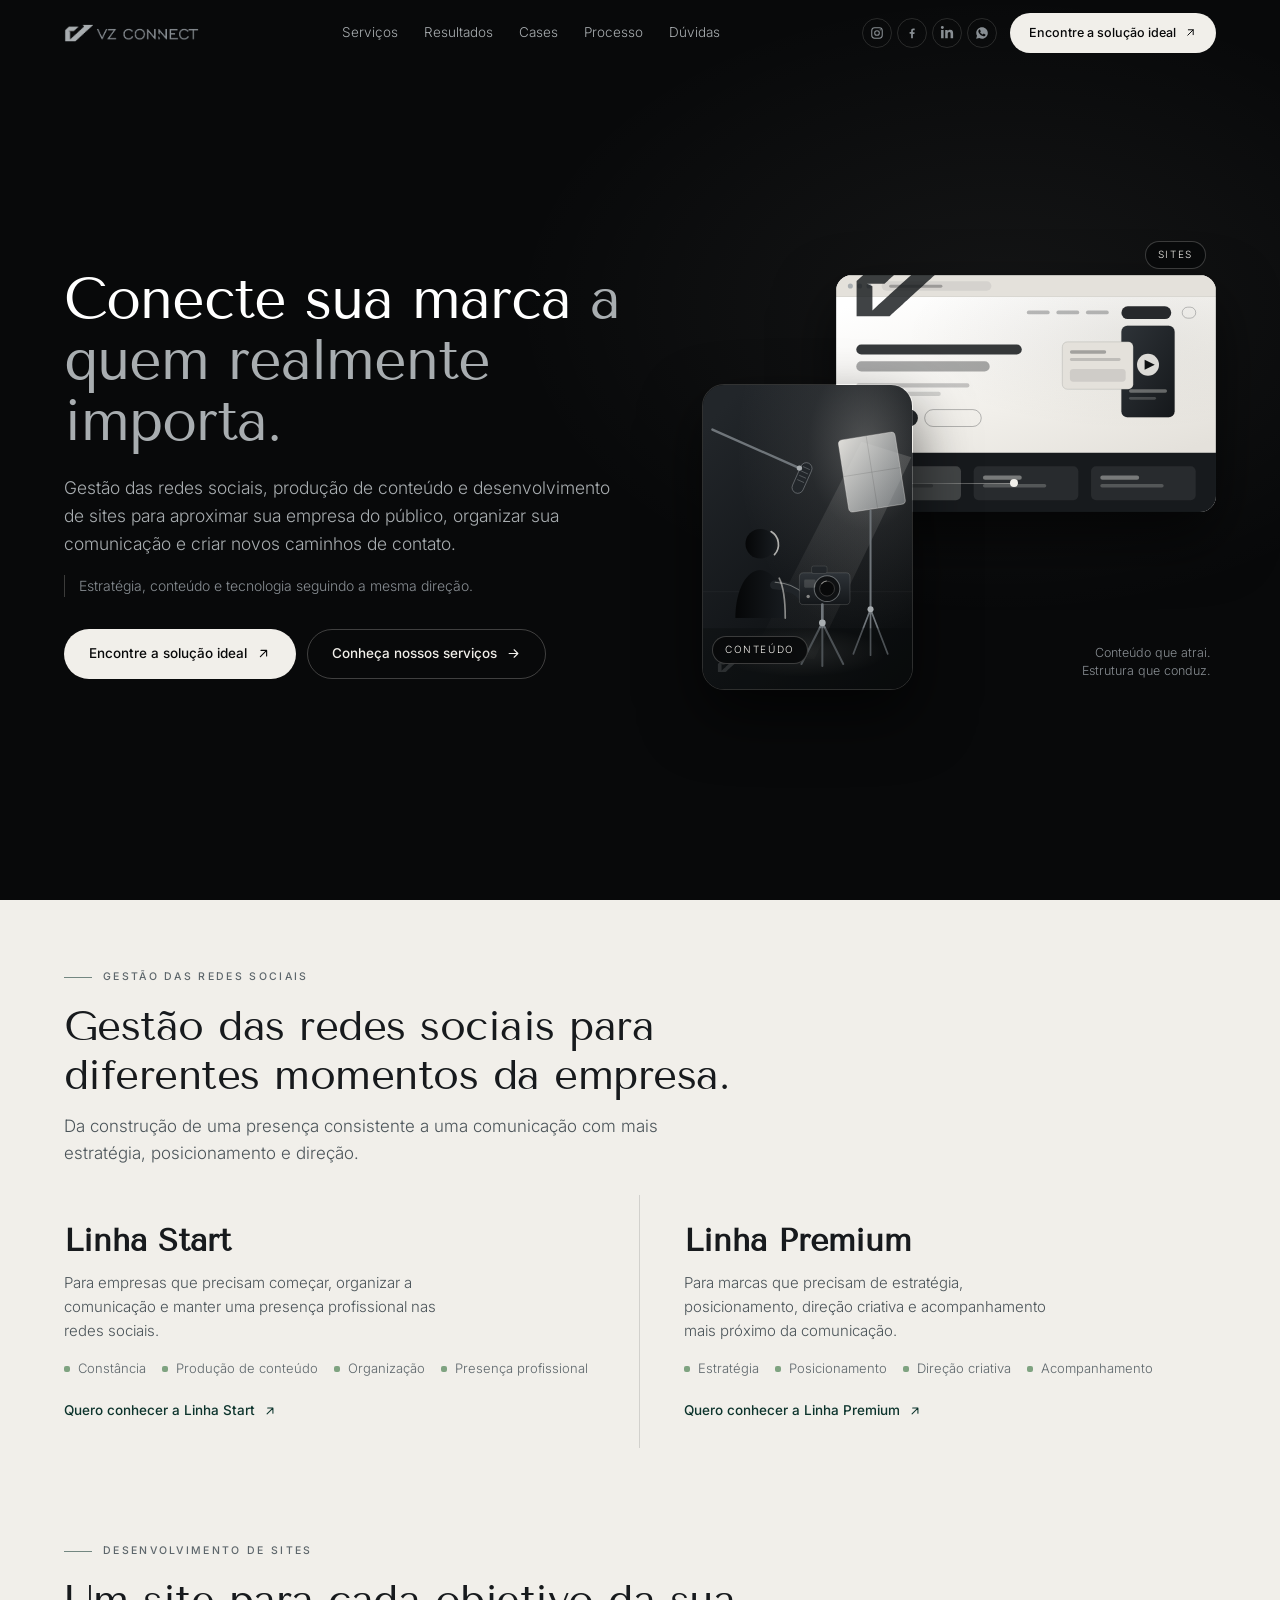
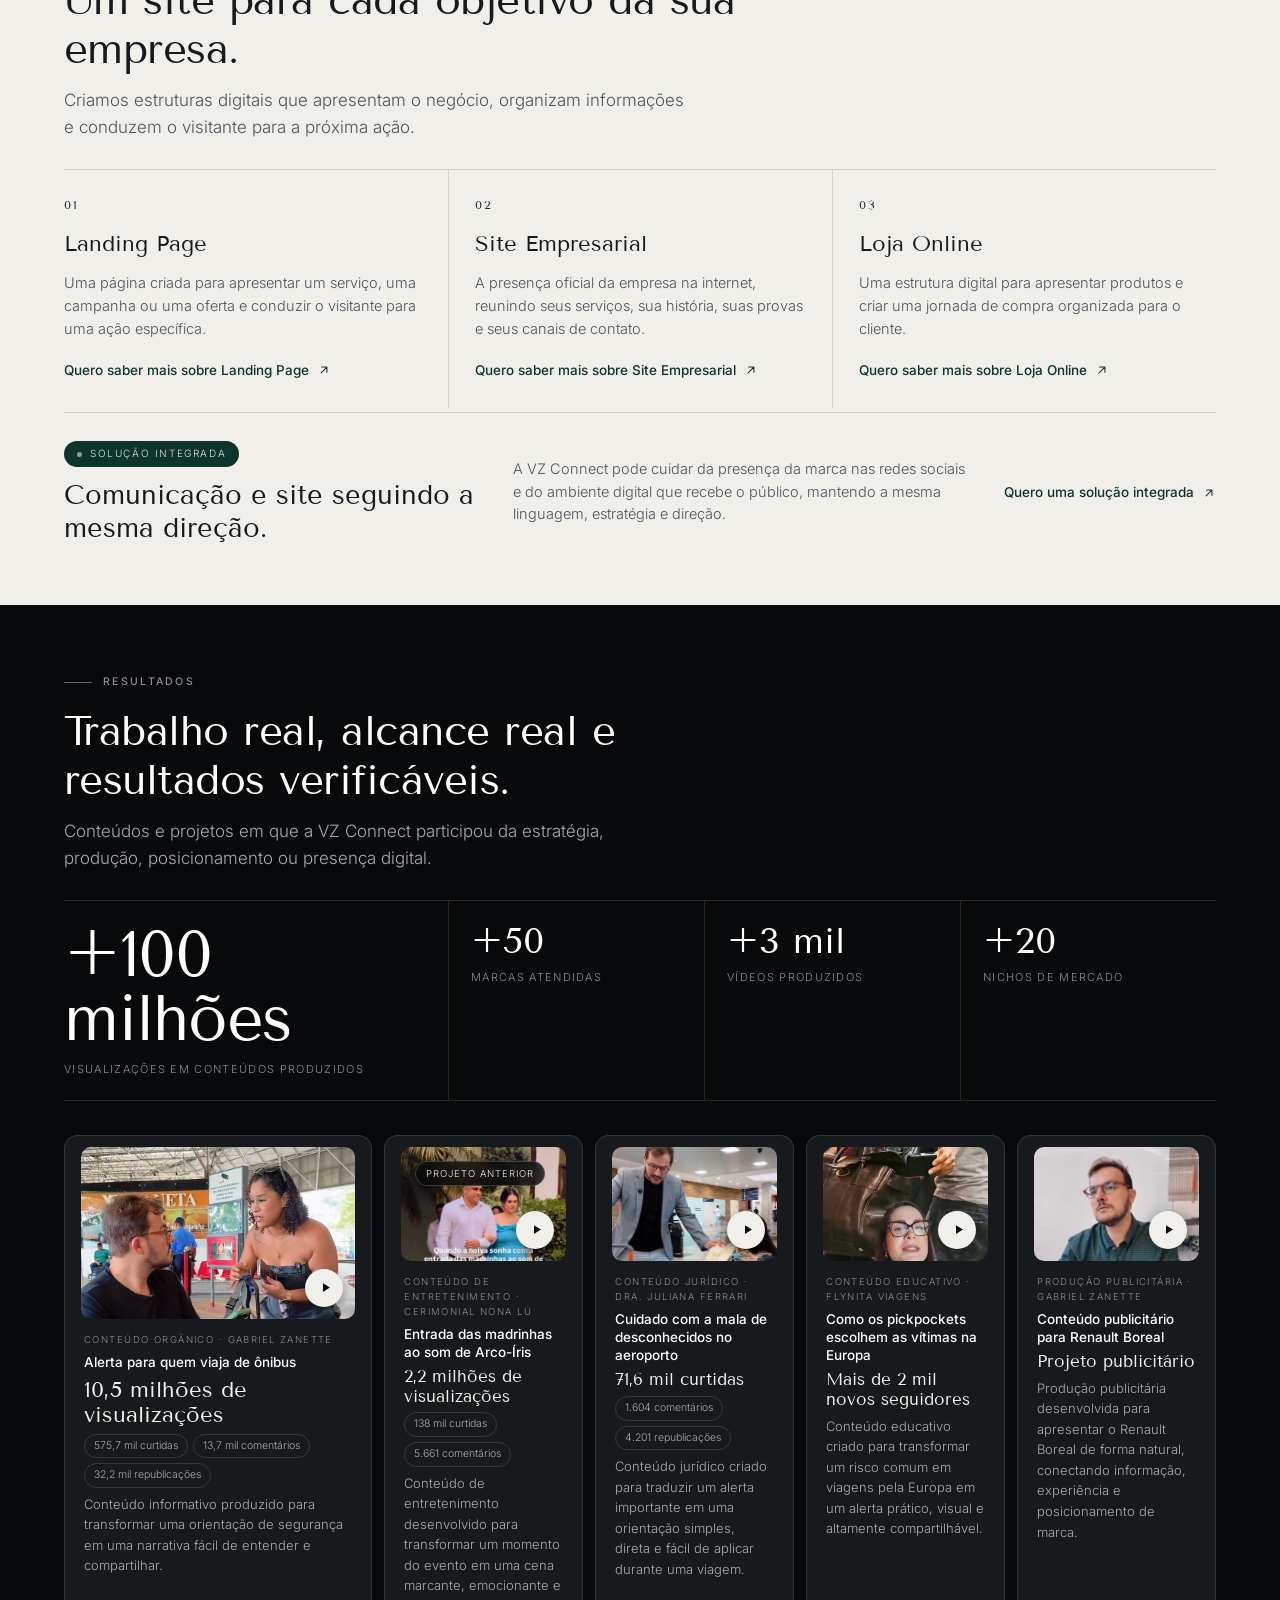
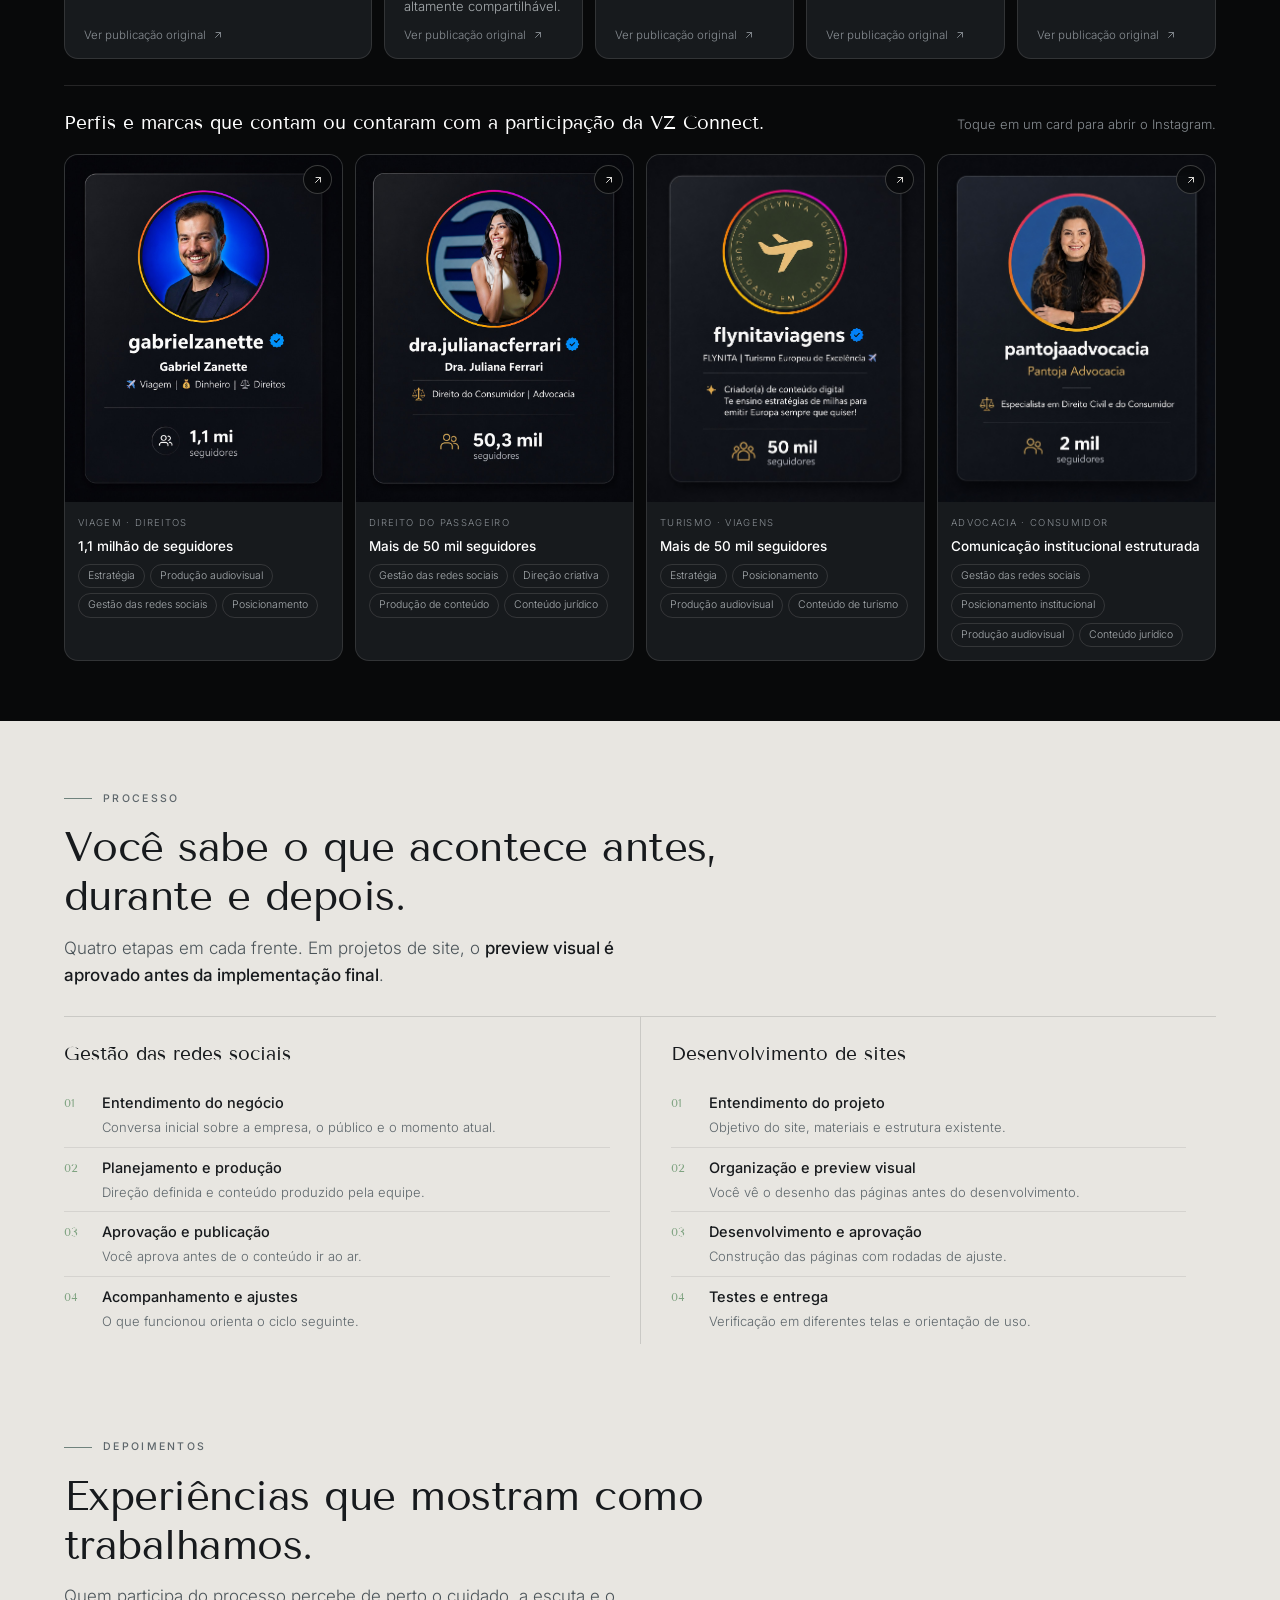
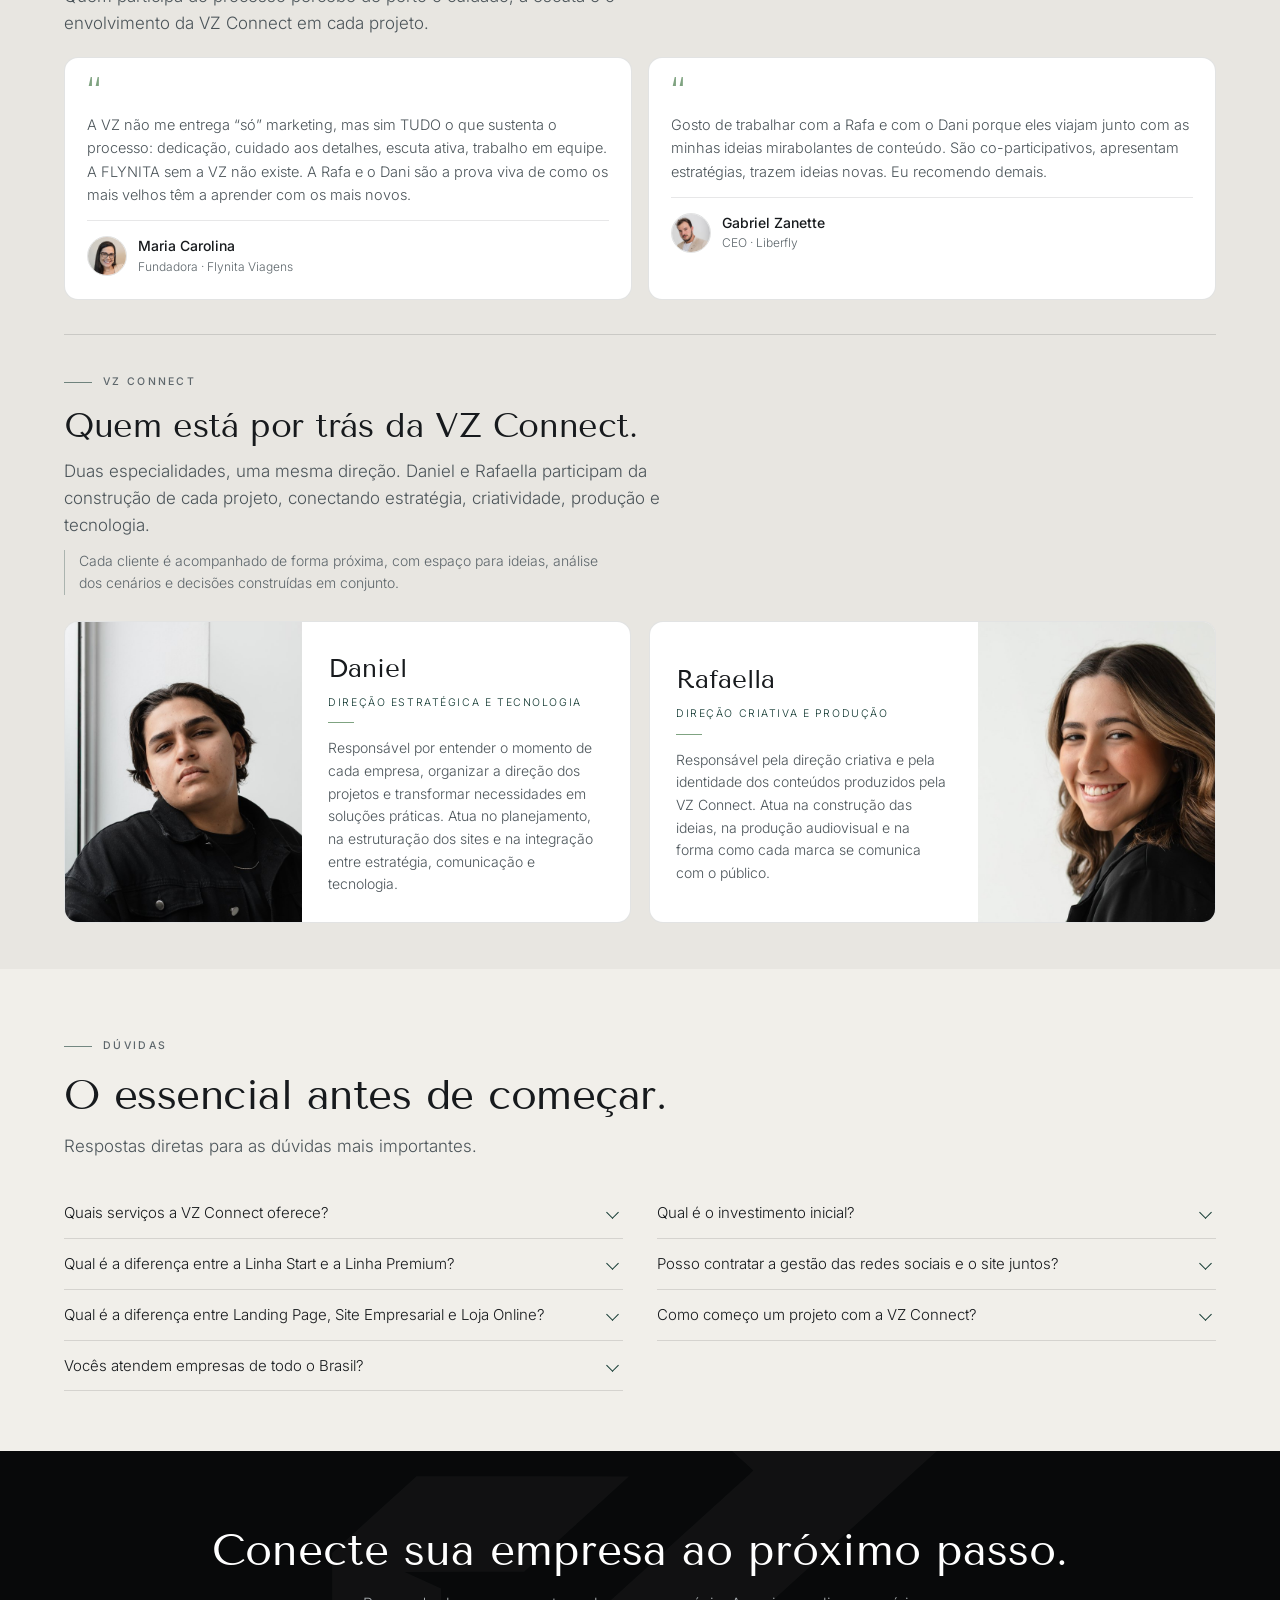
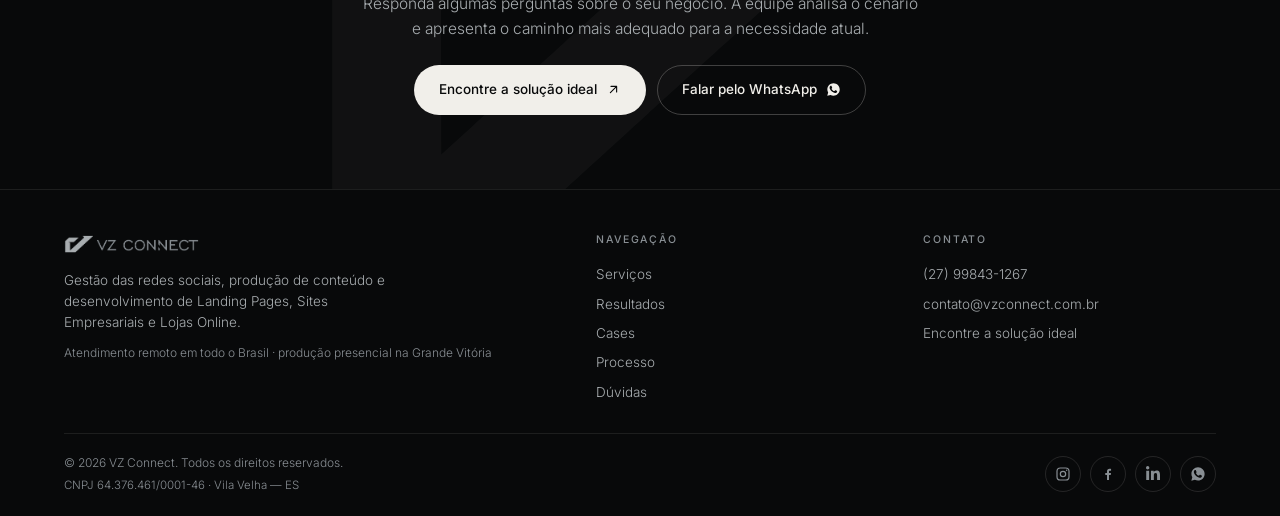
==== commit a6441659: "baguga" ====
--- a/index.html
+++ b/index.html
@@ -26,7 +26,7 @@
   <symbol id="vzsym" viewBox="0 0 1123 652"><g transform="translate(0,652) scale(0.1,-0.1)" fill="currentColor"><path d="M7040 6477 c0 -2 141 -131 314 -287 173 -157 315 -287 315 -290 -1 -3 -29 -30 -63 -60 -34 -30 -779 -707 -1656 -1505 -877 -797 -1646 -1497 -1709 -1554 -64 -58 -339 -308 -611 -556 -272 -248 -747 -680 -1055 -960 l-560 -509 -3 1505 -2 1506 -329 149 -329 149 1082 3 1081 2 421 383 c231 210 468 425 525 477 57 52 295 268 528 480 l423 385 -1922 3 -1921 2 -765 -695 -764 -696 0 -2189 0 -2190 2055 0 2054 0 173 158 c96 86 396 360 668 607 272 248 621 565 775 705 272 246 3230 2937 4365 3970 305 277 671 610 813 739 141 128 257 237 257 240 0 31 -26 31 -2092 31 -1137 0 -2068 -1 -2068 -3z"/></g></symbol>
   <symbol id="ic-ig" viewBox="0 0 24 24"><g fill="none" stroke="currentColor" stroke-width="1.8" stroke-linecap="round" stroke-linejoin="round"><rect x="3" y="3" width="18" height="18" rx="5"/><circle cx="12" cy="12" r="4"/><circle cx="17.5" cy="6.5" r="1.1" fill="currentColor" stroke="none"/></g></symbol>
   <symbol id="ic-fb" viewBox="0 0 24 24"><path fill="currentColor" d="M13.5 21v-7.5h2.6l.4-3h-3V8.6c0-.9.25-1.5 1.5-1.5H16.6V4.4c-.3 0-1.2-.13-2.3-.13-2.3 0-3.8 1.4-3.8 3.9v2.3H7.9v3h2.6V21z"/></symbol>
-  <symbol id="ic-li" viewBox="0 0 24 24"><g fill="none" stroke="currentColor" stroke-width="1.8" stroke-linecap="round" stroke-linejoin="round"><rect x="3" y="3" width="18" height="18" rx="2"/><path d="M8 11v5M8 8v.01M12 16v-3a2 2 0 0 1 4 0v3M12 11v5"/></g></symbol>
+  <symbol id="ic-li" viewBox="0 0 24 24"><g transform="translate(1.5,0) scale(0.046875)"><path fill="currentColor" d="M100.28 448H7.4V148.9h92.88zM53.79 108.1C24.09 108.1 0 83.5 0 53.8a53.79 53.79 0 0 1 107.58 0c0 29.7-24.1 54.3-53.79 54.3zM447.9 448h-92.68V302.4c0-34.7-.7-79.2-48.29-79.2-48.29 0-55.69 37.7-55.69 76.7V448h-92.78V148.9h89.08v40.8h1.3c12.4-23.5 42.69-48.3 87.88-48.3 94 0 111.28 61.9 111.28 142.3V448z"/></g></symbol>
   <symbol id="ic-wa" viewBox="0 0 24 24"><path fill="currentColor" d="M12.04 2C6.58 2 2.13 6.45 2.13 11.91c0 1.75.46 3.45 1.32 4.95L2 22l5.25-1.38c1.45.79 3.08 1.21 4.79 1.21 5.46 0 9.91-4.45 9.91-9.91C21.95 6.45 17.5 2 12.04 2zm5.8 14.16c-.24.68-1.42 1.31-1.96 1.36-.5.05-1.13.21-3.66-.77-3.08-1.21-5.05-4.32-5.2-4.52-.15-.2-1.24-1.65-1.24-3.15 0-1.5.79-2.24 1.07-2.54.28-.31.61-.38.81-.38.2 0 .41 0 .58.01.19.01.43-.07.68.52.24.59.83 2.03.9 2.18.07.15.12.33.02.53-.1.2-.15.33-.29.5-.15.18-.31.39-.44.53-.15.15-.3.31-.13.6.17.3.76 1.25 1.63 2.02 1.12.99 2.06 1.3 2.36 1.45.3.15.47.13.64-.08.17-.2.74-.86.94-1.16.2-.3.39-.25.66-.15.27.1 1.71.81 2 .96.3.15.49.22.56.34.07.13.07.73-.17 1.41z"/></symbol>
   <symbol id="ic-arr" viewBox="0 0 24 24"><g fill="none" stroke="currentColor" stroke-width="1.8" stroke-linecap="round" stroke-linejoin="round"><path d="M7 17 17 7M8 7h9v9"/></g></symbol>
 </svg>
--- a/style.css
+++ b/style.css
@@ -213,9 +213,13 @@
   transition:transform .3s var(--ease),border-color .3s}
 .vcard:hover{transform:translateY(-3px);border-color:rgba(241,239,234,.3)}
 
-.vmedia{position:relative;aspect-ratio:16/11;overflow:hidden;background:var(--black-soft);flex:0 0 auto}
+/* a miniatura flutua dentro do card, com o canto arredondado nos quatro lados */
+.vmedia{position:relative;aspect-ratio:16/11;overflow:hidden;background:var(--black-soft);flex:0 0 auto;
+  margin:10px 10px 0;border-radius:10px}
 .vcard.is-featured .vmedia{aspect-ratio:16/10}
-.vmedia img{width:100%;height:100%;object-fit:cover}
+/* as capas vêm dos reels (9:16) num card 16:11, então só ~39% da altura cabe.
+   30% em vez do centro sobe a janela de corte para onde ficam rostos e legendas. */
+.vmedia img{width:100%;height:100%;object-fit:cover;object-position:center 30%}
 .vcover{position:absolute;inset:0;display:flex;flex-direction:column;justify-content:space-between;padding:14px;
   background:linear-gradient(158deg,#262A2E 0%,#171A1D 54%,#0B0D0E 100%)}
 .vcover .sym{width:32px;opacity:.26;color:var(--off-white)}
@@ -242,8 +246,6 @@
 .vsec{display:flex;flex-wrap:wrap;gap:5px}
 .vsec span{font-size:10.5px;padding:3px 9px;border-radius:100px;border:1px solid rgba(241,239,234,.13);color:var(--gray-soft)}
 .vdesc{font-size:13px;color:var(--gray-soft);margin:0}
-.vcard:not(.is-featured) .vdesc{display:none}
-.vcard:not(.is-featured) .vsec{display:none}
 .vlink{font-size:11.5px;color:var(--gray);display:inline-flex;align-items:center;gap:6px;margin-top:auto;padding-top:4px}
 .vlink svg{width:12px;height:12px}
 .vcard:hover .vlink{color:var(--off-white)}
@@ -411,8 +413,12 @@
 .modal-close svg{width:14px;height:14px}
 .modal-body{position:relative;flex:1;min-height:420px;overflow-y:auto;background:var(--black-soft)}
 .modal-body iframe{width:100%;height:640px;border:0;display:block}
+/* vídeo local: os reels são 9:16, então limita pela altura e centraliza — sem esticar */
+.modal-video{display:block;width:auto;max-width:100%;height:auto;max-height:68vh;margin:0 auto;background:#000}
 .modal-state{position:absolute;inset:0;display:flex;align-items:center;justify-content:center;text-align:center;
   padding:26px;font-size:13px;color:var(--gray)}
+/* sem isto o display:flex acima vence o atributo hidden e o "Carregando…" fica preso na frente do vídeo */
+.modal-state[hidden]{display:none}
 .modal-foot{padding:13px 16px;border-top:1px solid rgba(241,239,234,.1);display:flex;justify-content:center}
 
 /* ---------- reveal ---------- */
@@ -491,8 +497,6 @@
   .vgrid .vcard{flex:0 0 78%;scroll-snap-align:start}
   .vcard.is-featured .vmedia{aspect-ratio:16/11}
   .vcard.is-featured{grid-column:auto}
-  .vcard:not(.is-featured) .vdesc{display:block}
-  .vcard:not(.is-featured) .vsec{display:flex}
 }
 @media (prefers-reduced-motion:reduce){
   html{scroll-behavior:auto}
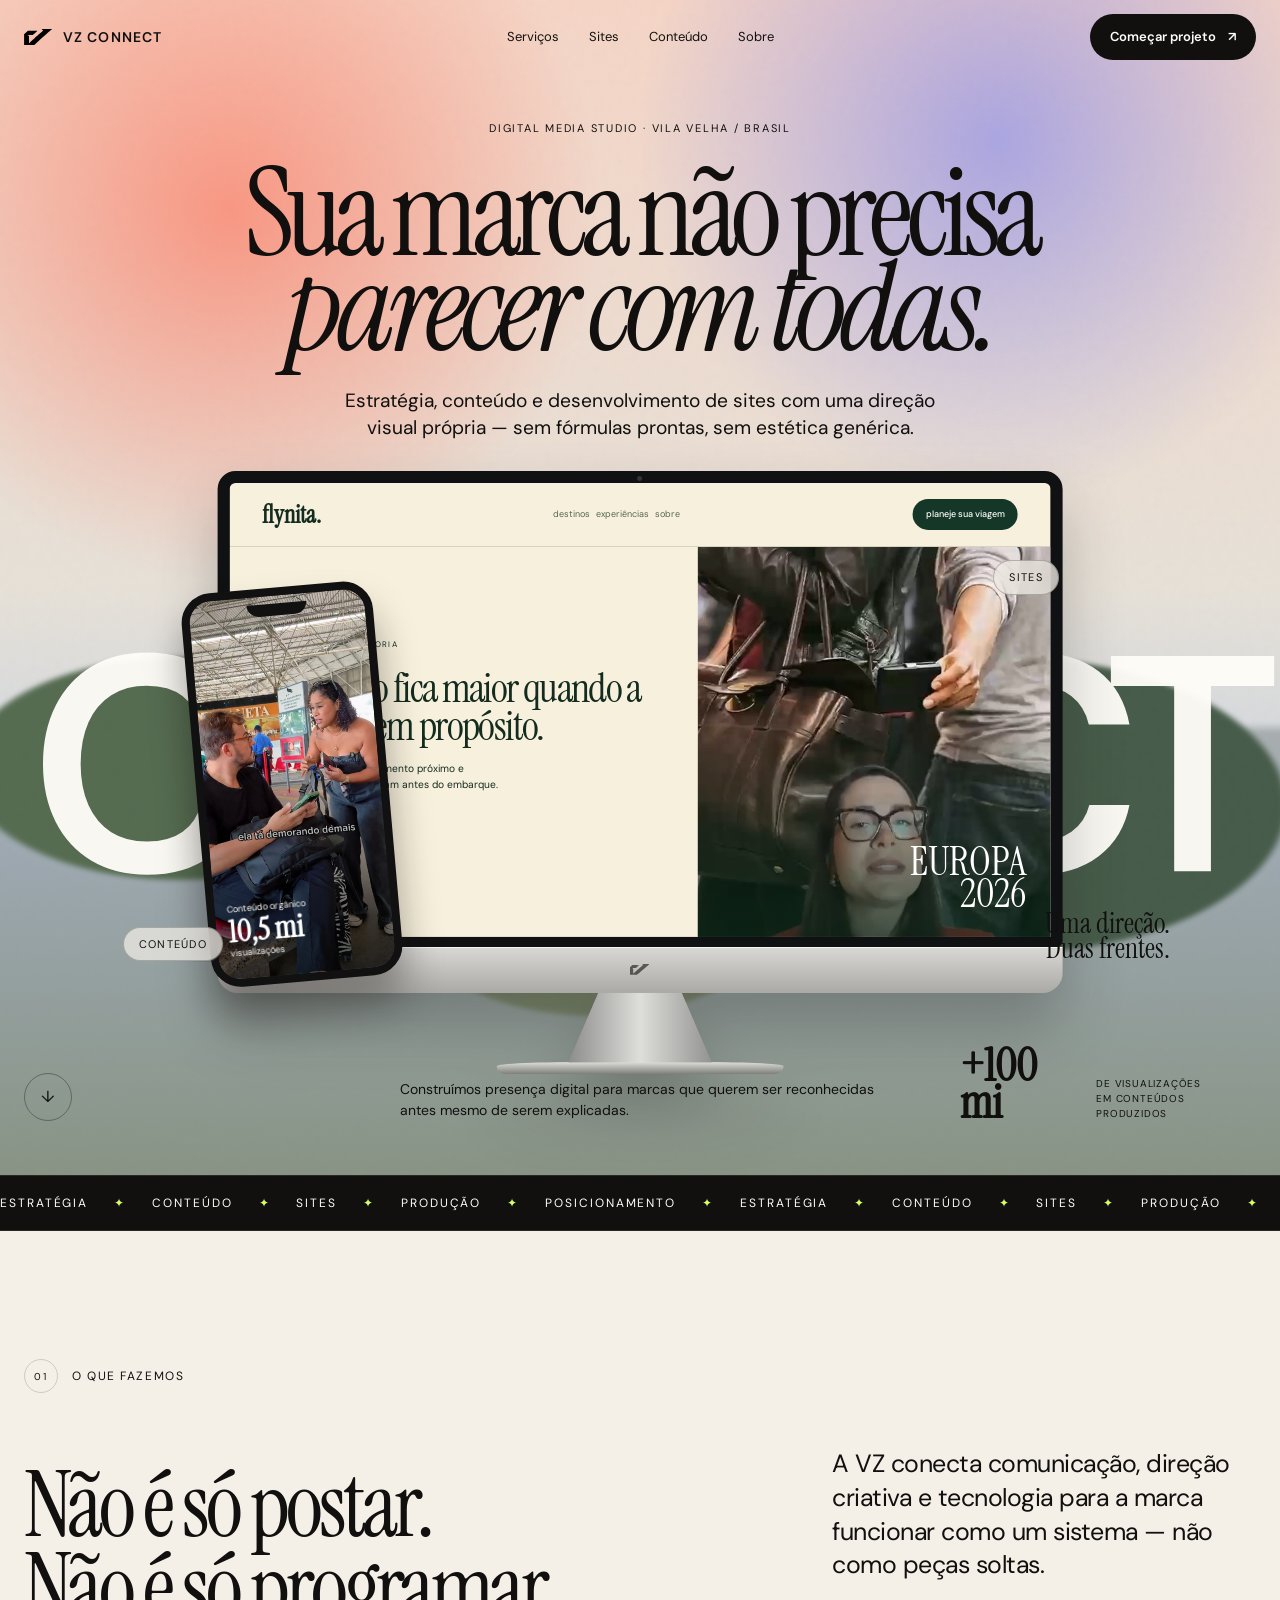
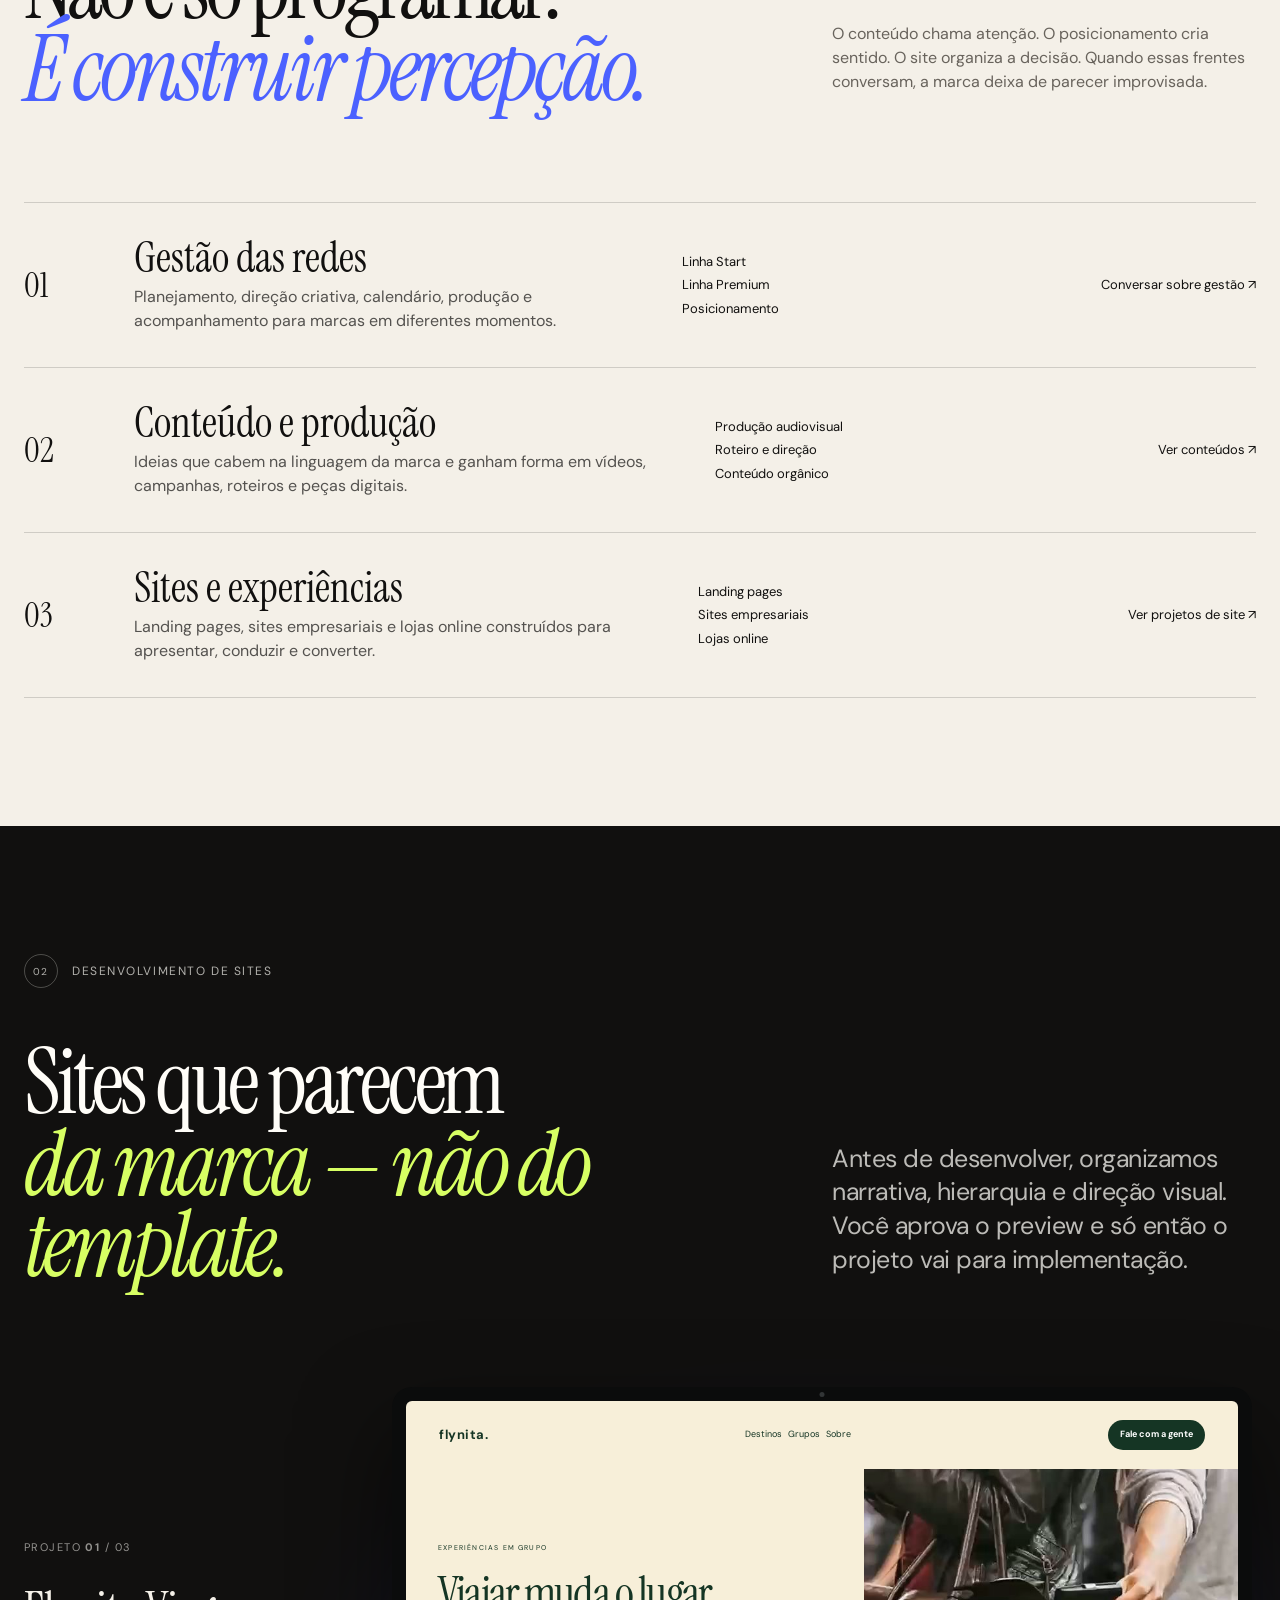
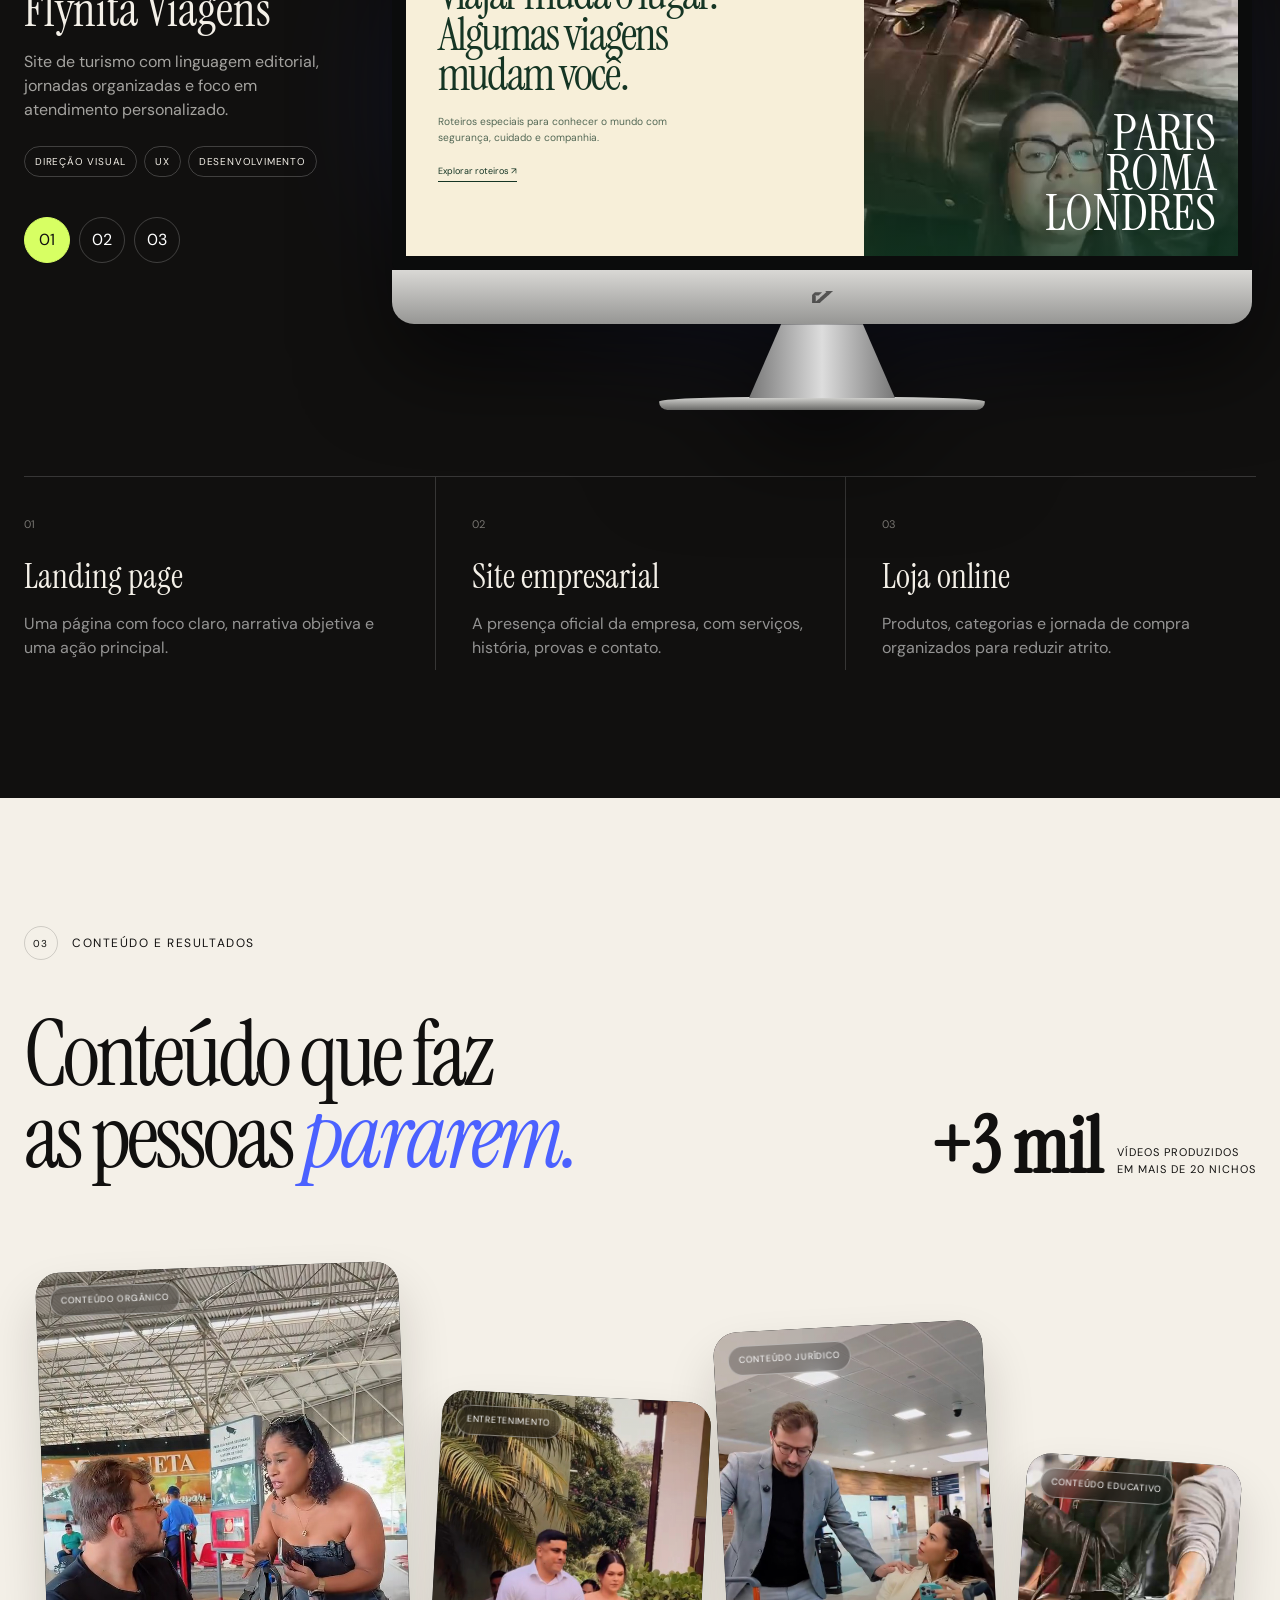
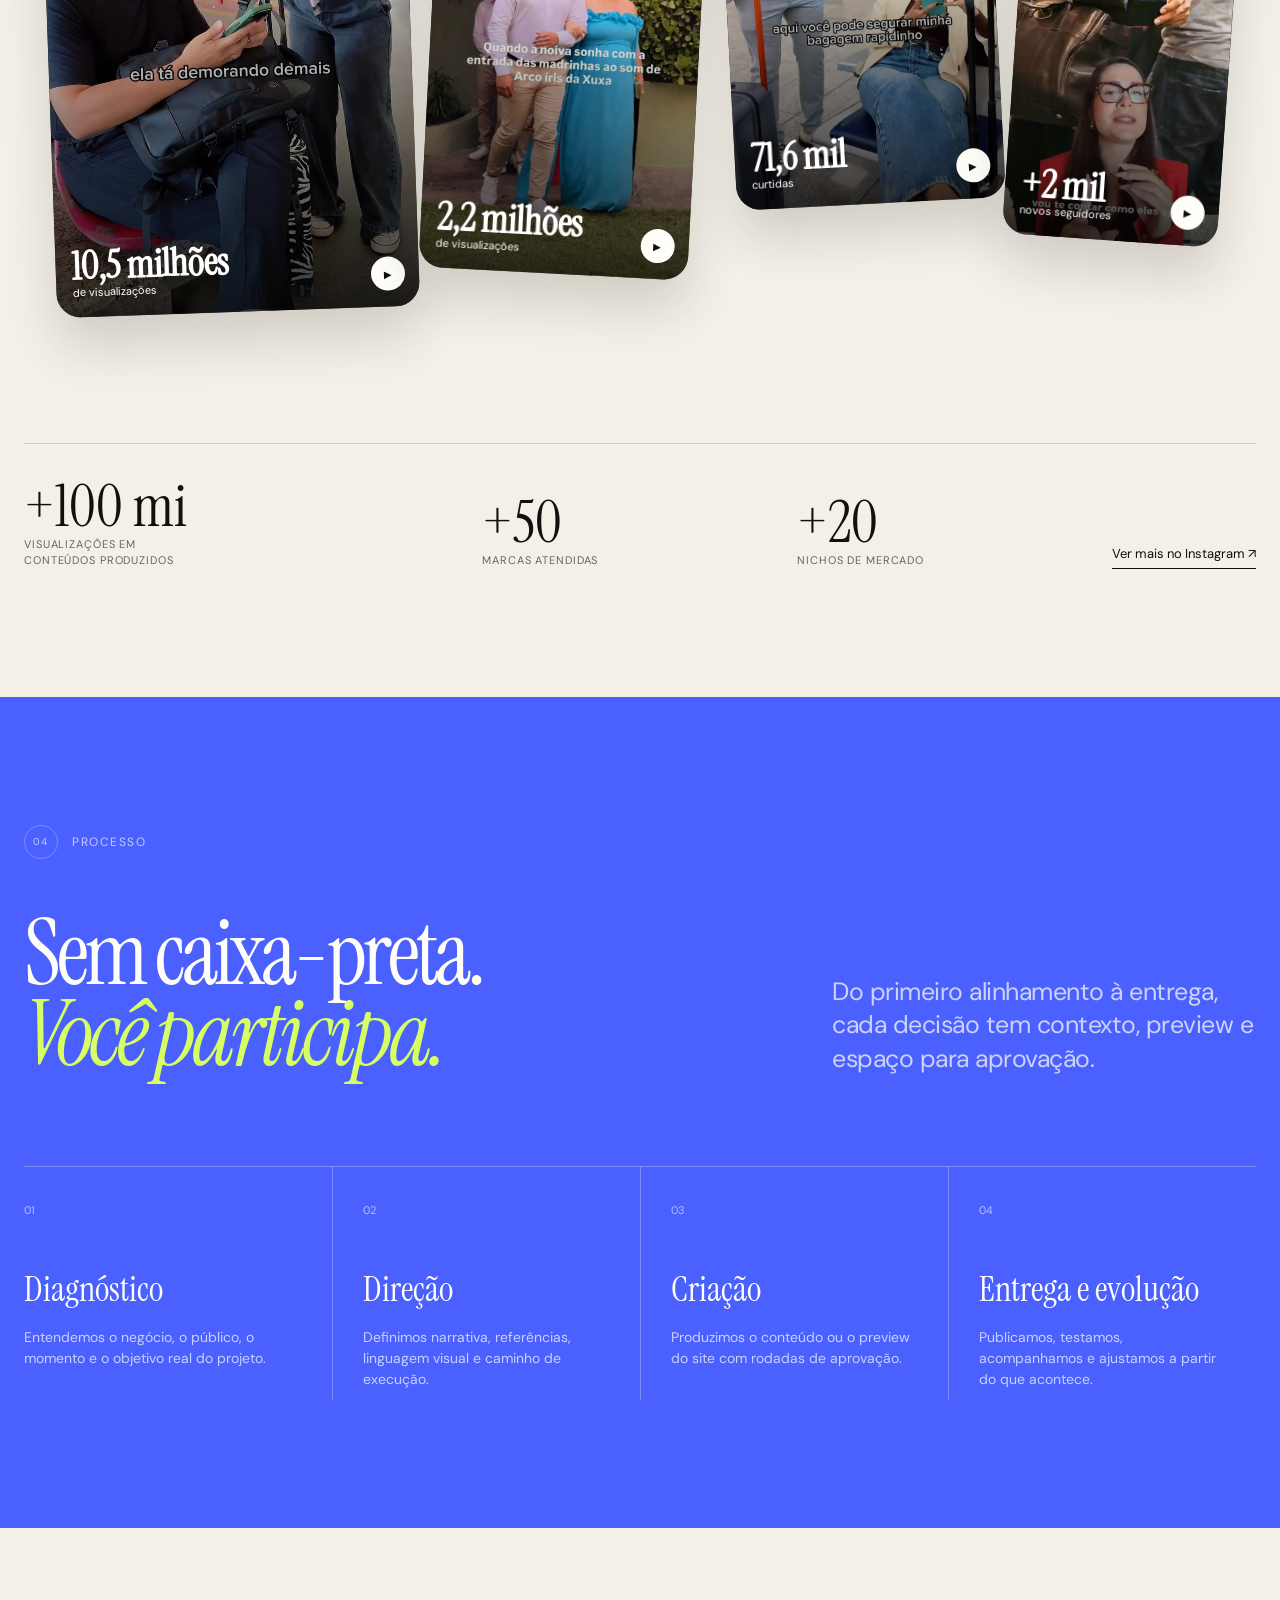
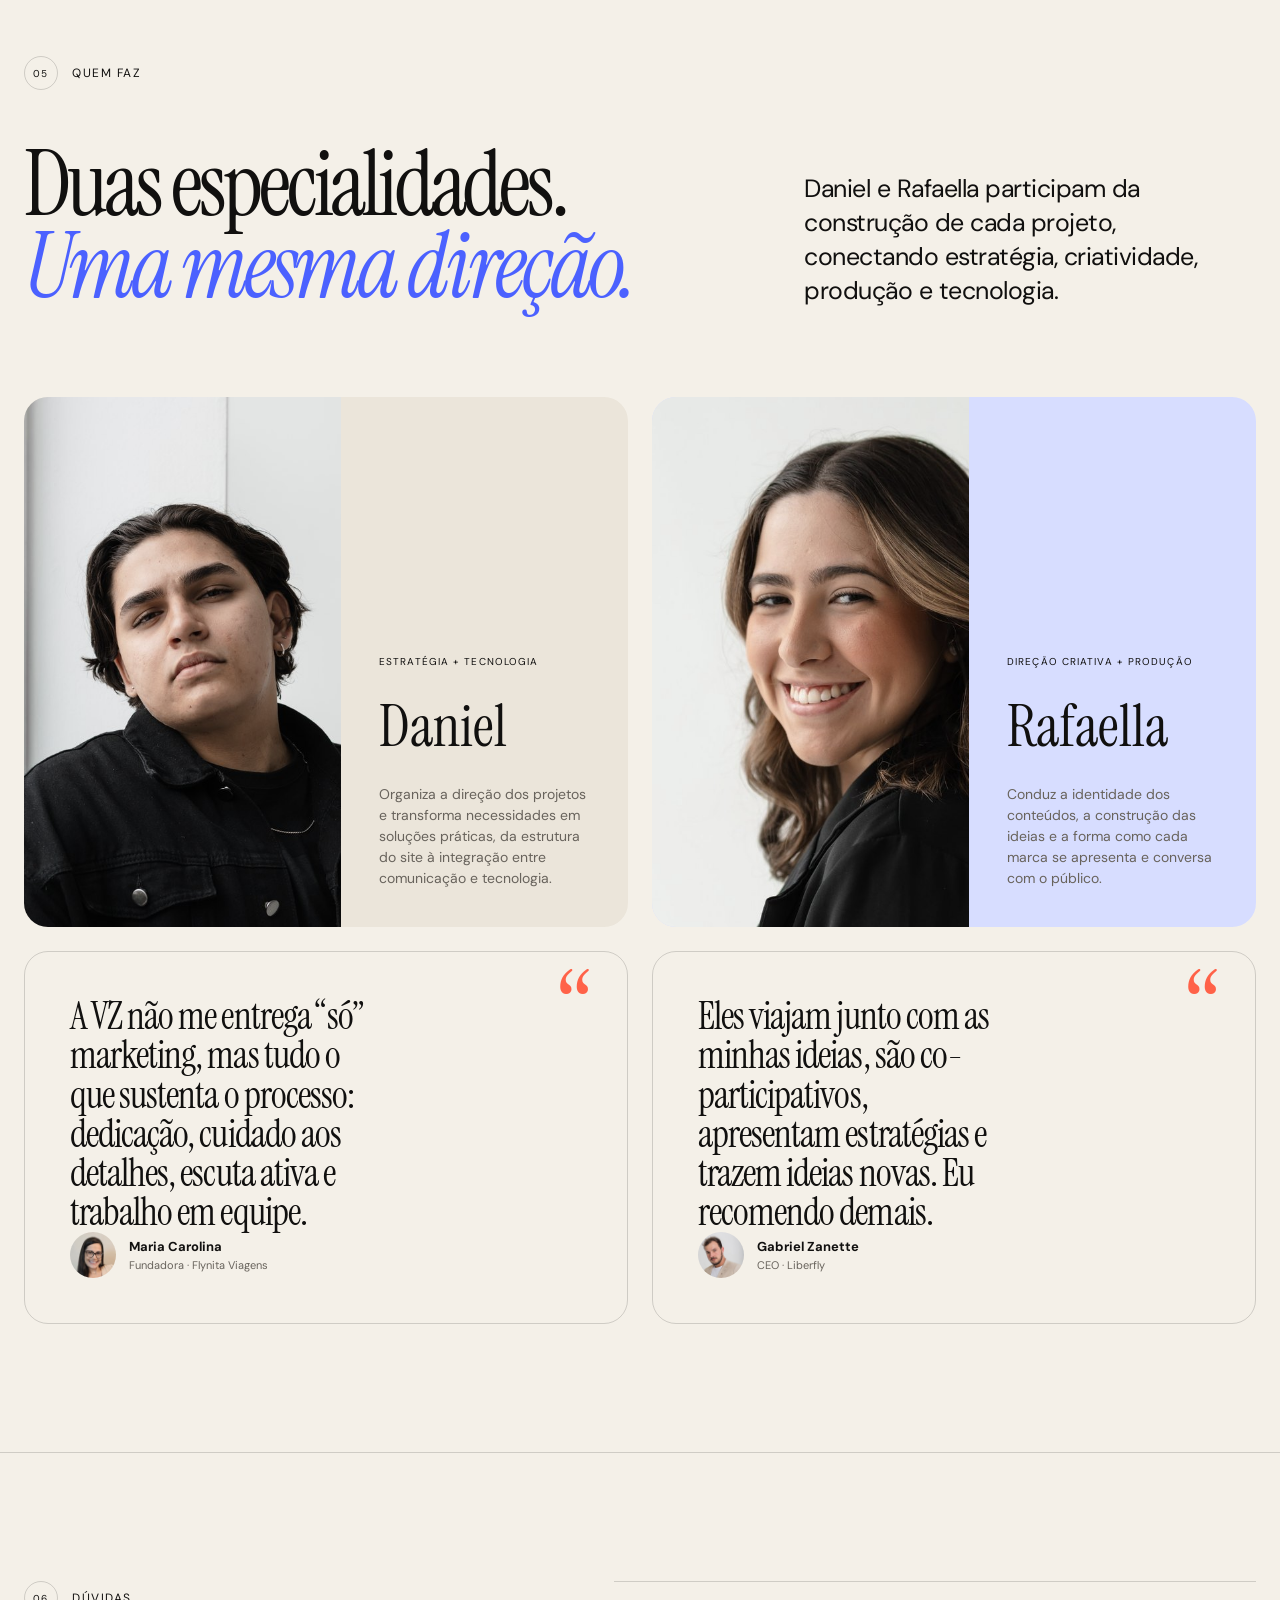
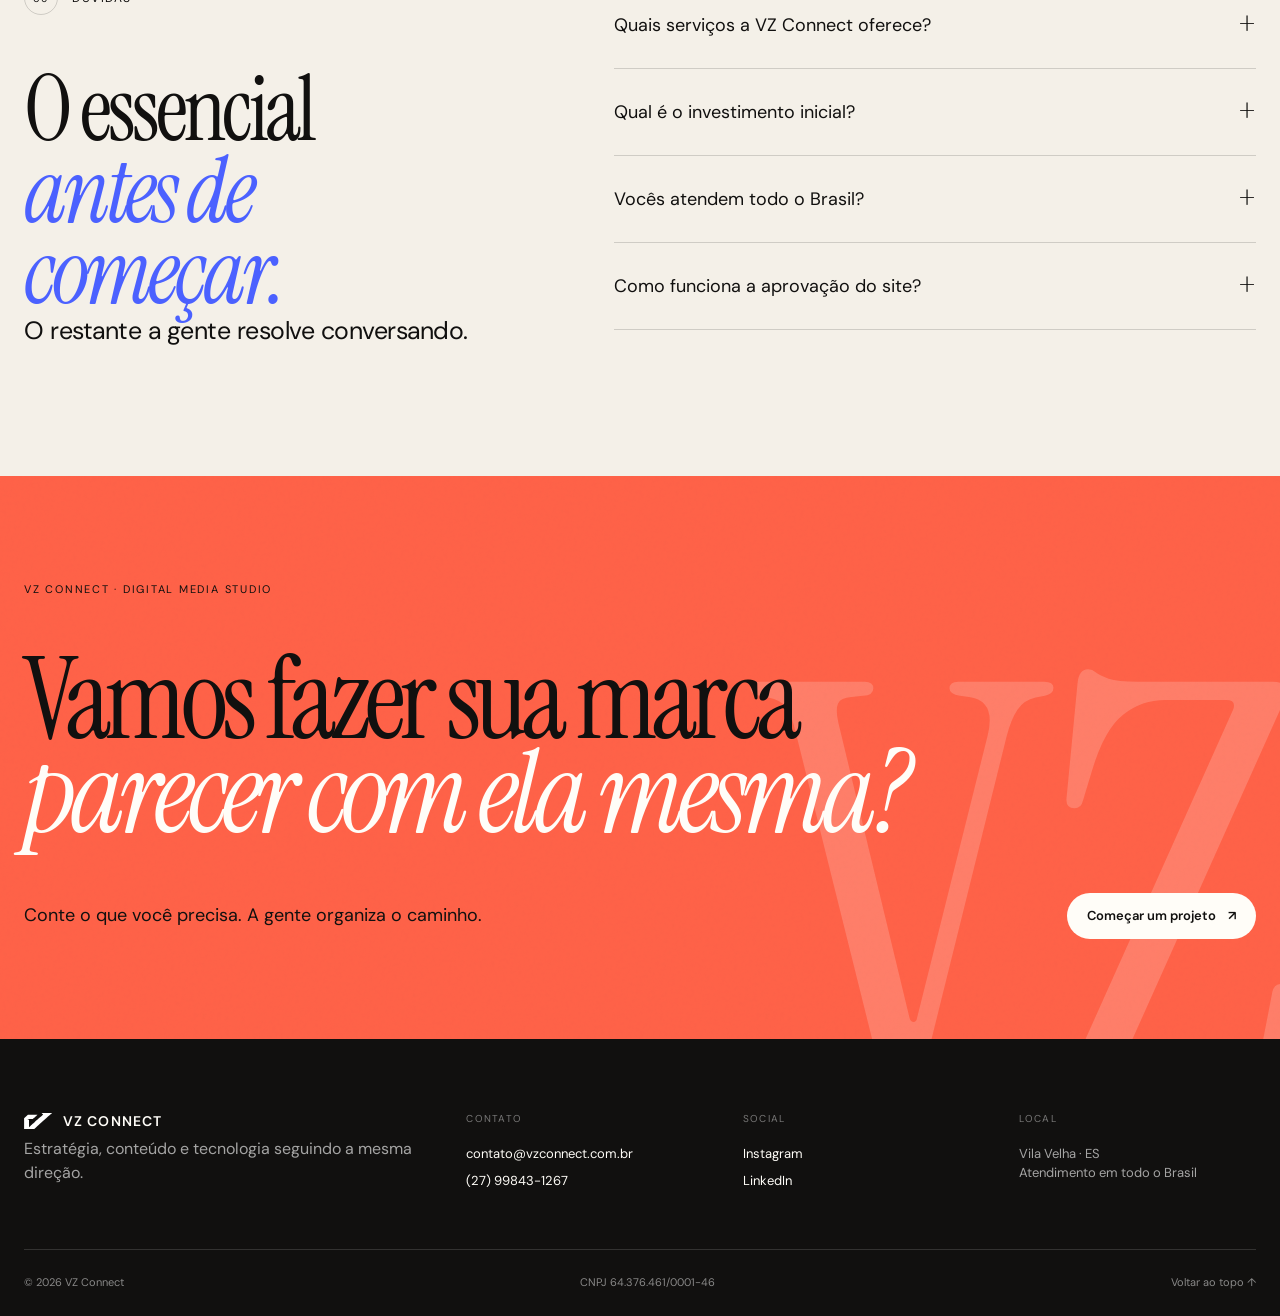
==== commit 7d85f149: "gipiti maki a site tu mi" ====
--- a/index.html
+++ b/index.html
@@ -1,433 +1,405 @@
-<!DOCTYPE html>
+<!doctype html>
 <html lang="pt-BR">
 <head>
-<meta charset="UTF-8">
-<meta name="viewport" content="width=device-width, initial-scale=1.0, viewport-fit=cover">
-<title>VZ Connect | Gestão das Redes Sociais, Sites e Lojas Online</title>
-<meta name="description" content="VZ Connect: gestão das redes sociais, produção de conteúdo e desenvolvimento de Landing Pages, Sites Empresariais e Lojas Online. Vila Velha — ES, atendimento em todo o Brasil.">
-<meta name="theme-color" content="#08090A">
-<meta property="og:title" content="VZ Connect | Gestão das Redes Sociais, Sites e Lojas Online">
-<meta property="og:description" content="Gestão das redes sociais, produção de conteúdo e desenvolvimento de Landing Pages, Sites Empresariais e Lojas Online.">
-<meta property="og:type" content="website">
-<meta property="og:url" content="https://vzconnect.com.br">
-<meta property="og:locale" content="pt_BR">
-<link rel="icon" type="image/svg+xml" href="img/vz-symbol.svg">
-<link rel="preconnect" href="https://fonts.googleapis.com">
-<link rel="preconnect" href="https://fonts.gstatic.com" crossorigin>
-<link href="https://fonts.googleapis.com/css2?family=Inter:wght@300;400;500;600&family=Tenor+Sans&display=swap" rel="stylesheet">
-
-<link rel="stylesheet" href="style.css">
+  <meta charset="utf-8">
+  <meta name="viewport" content="width=device-width, initial-scale=1">
+  <meta name="theme-color" content="#f4f0e8">
+  <title>VZ Connect — Digital media, conteúdo e sites</title>
+  <meta name="description" content="Estratégia, produção de conteúdo e desenvolvimento de sites para marcas que não querem parecer genéricas.">
+  <meta property="og:title" content="VZ Connect — Digital media, conteúdo e sites">
+  <meta property="og:description" content="Estratégia, conteúdo e tecnologia com uma direção visual própria.">
+  <meta property="og:type" content="website">
+  <link rel="icon" href="img/vz-symbol.svg" type="image/svg+xml">
+  <link rel="preconnect" href="https://fonts.googleapis.com">
+  <link rel="preconnect" href="https://fonts.gstatic.com" crossorigin>
+  <link href="https://fonts.googleapis.com/css2?family=DM+Sans:wght@400;500;600&family=Instrument+Serif:ital@0;1&display=swap" rel="stylesheet">
+  <link rel="stylesheet" href="style.css">
 </head>
-
 <body>
-<a class="skip" href="#top">Ir para o conteúdo</a>
-
-<svg width="0" height="0" style="position:absolute" aria-hidden="true">
-  <symbol id="vzsym" viewBox="0 0 1123 652"><g transform="translate(0,652) scale(0.1,-0.1)" fill="currentColor"><path d="M7040 6477 c0 -2 141 -131 314 -287 173 -157 315 -287 315 -290 -1 -3 -29 -30 -63 -60 -34 -30 -779 -707 -1656 -1505 -877 -797 -1646 -1497 -1709 -1554 -64 -58 -339 -308 -611 -556 -272 -248 -747 -680 -1055 -960 l-560 -509 -3 1505 -2 1506 -329 149 -329 149 1082 3 1081 2 421 383 c231 210 468 425 525 477 57 52 295 268 528 480 l423 385 -1922 3 -1921 2 -765 -695 -764 -696 0 -2189 0 -2190 2055 0 2054 0 173 158 c96 86 396 360 668 607 272 248 621 565 775 705 272 246 3230 2937 4365 3970 305 277 671 610 813 739 141 128 257 237 257 240 0 31 -26 31 -2092 31 -1137 0 -2068 -1 -2068 -3z"/></g></symbol>
-  <symbol id="ic-ig" viewBox="0 0 24 24"><g fill="none" stroke="currentColor" stroke-width="1.8" stroke-linecap="round" stroke-linejoin="round"><rect x="3" y="3" width="18" height="18" rx="5"/><circle cx="12" cy="12" r="4"/><circle cx="17.5" cy="6.5" r="1.1" fill="currentColor" stroke="none"/></g></symbol>
-  <symbol id="ic-fb" viewBox="0 0 24 24"><path fill="currentColor" d="M13.5 21v-7.5h2.6l.4-3h-3V8.6c0-.9.25-1.5 1.5-1.5H16.6V4.4c-.3 0-1.2-.13-2.3-.13-2.3 0-3.8 1.4-3.8 3.9v2.3H7.9v3h2.6V21z"/></symbol>
-  <symbol id="ic-li" viewBox="0 0 24 24"><g transform="translate(1.5,0) scale(0.046875)"><path fill="currentColor" d="M100.28 448H7.4V148.9h92.88zM53.79 108.1C24.09 108.1 0 83.5 0 53.8a53.79 53.79 0 0 1 107.58 0c0 29.7-24.1 54.3-53.79 54.3zM447.9 448h-92.68V302.4c0-34.7-.7-79.2-48.29-79.2-48.29 0-55.69 37.7-55.69 76.7V448h-92.78V148.9h89.08v40.8h1.3c12.4-23.5 42.69-48.3 87.88-48.3 94 0 111.28 61.9 111.28 142.3V448z"/></g></symbol>
-  <symbol id="ic-wa" viewBox="0 0 24 24"><path fill="currentColor" d="M12.04 2C6.58 2 2.13 6.45 2.13 11.91c0 1.75.46 3.45 1.32 4.95L2 22l5.25-1.38c1.45.79 3.08 1.21 4.79 1.21 5.46 0 9.91-4.45 9.91-9.91C21.95 6.45 17.5 2 12.04 2zm5.8 14.16c-.24.68-1.42 1.31-1.96 1.36-.5.05-1.13.21-3.66-.77-3.08-1.21-5.05-4.32-5.2-4.52-.15-.2-1.24-1.65-1.24-3.15 0-1.5.79-2.24 1.07-2.54.28-.31.61-.38.81-.38.2 0 .41 0 .58.01.19.01.43-.07.68.52.24.59.83 2.03.9 2.18.07.15.12.33.02.53-.1.2-.15.33-.29.5-.15.18-.31.39-.44.53-.15.15-.3.31-.13.6.17.3.76 1.25 1.63 2.02 1.12.99 2.06 1.3 2.36 1.45.3.15.47.13.64-.08.17-.2.74-.86.94-1.16.2-.3.39-.25.66-.15.27.1 1.71.81 2 .96.3.15.49.22.56.34.07.13.07.73-.17 1.41z"/></symbol>
-  <symbol id="ic-arr" viewBox="0 0 24 24"><g fill="none" stroke="currentColor" stroke-width="1.8" stroke-linecap="round" stroke-linejoin="round"><path d="M7 17 17 7M8 7h9v9"/></g></symbol>
-</svg>
-
-<!-- ===== MENU ===== -->
-<nav id="nav">
-  <div class="nav-inner">
-    <a href="#top" class="nav-brand" aria-label="VZ Connect — início">
-      <img src="img/vz-logo-horizontal-web.png" alt="VZ Connect" width="1340" height="238" decoding="async">
-    </a>
-    <div class="nav-center">
-      <a href="#servicos">Serviços</a>
-      <a href="#resultados">Resultados</a>
-      <a href="#cases">Cases</a>
-      <a href="#processo">Processo</a>
-      <a href="#duvidas">Dúvidas</a>
-    </div>
-    <div class="nav-right">
-      <div class="nav-social" id="nav-social"></div>
-      <a class="nav-cta" data-lead data-cur="Comece aqui" href="formulario/" target="_blank" rel="noopener">
-        <span>Encontre a solução ideal</span><svg><use href="#ic-arr"/></svg>
+  <a class="skip-link" href="#conteudo">Pular para o conteúdo</a>
+
+  <nav class="nav" aria-label="Navegação principal">
+    <div class="nav__inner">
+      <a class="brand" href="#top" aria-label="VZ Connect — início">
+        <img src="img/vz-symbol.svg" alt="" aria-hidden="true">
+        <span>VZ CONNECT</span>
       </a>
-      <button class="nav-toggle" id="nav-toggle" aria-label="Abrir menu" aria-expanded="false" aria-controls="menu">
-        <svg viewBox="0 0 24 24" fill="none" stroke="currentColor" stroke-width="1.6" width="25" height="25"><path d="M3 7h18M3 12h18M3 17h18"/></svg>
+
+      <div class="nav__links" id="nav-links">
+        <a href="#servicos">Serviços</a>
+        <a href="#sites">Sites</a>
+        <a href="#conteudos">Conteúdo</a>
+        <a href="#sobre">Sobre</a>
+      </div>
+
+      <a class="button button--dark nav__cta" href="formulario/" target="_blank" rel="noopener">
+        Começar projeto <span aria-hidden="true">↗</span>
+      </a>
+
+      <button class="nav__toggle" type="button" aria-label="Abrir menu" aria-expanded="false" aria-controls="nav-links">
+        <span></span><span></span>
       </button>
     </div>
-  </div>
-</nav>
-
-<div class="menu" id="menu">
-  <a class="m-link" href="#servicos">Serviços</a>
-  <a class="m-link" href="#resultados">Resultados</a>
-  <a class="m-link" href="#cases">Cases</a>
-  <a class="m-link" href="#processo">Processo</a>
-  <a class="m-link" href="#duvidas">Dúvidas</a>
-  <a class="m-cta" data-lead href="formulario/" target="_blank" rel="noopener">Encontre a solução ideal</a>
-  <div class="menu-social" id="menu-social"></div>
-  <div class="menu-foot">
-    <span>(27) 99843-1267</span>
-    <span>Vila Velha · ES — atendimento em todo o Brasil</span>
-  </div>
-</div>
-
-<!-- ===== TELA 1 · HERO ===== -->
-<header class="hero theme-dark" id="top" data-dock="top">
-  <div class="wrap hero-inner">
-    <div>
-      <h1>Conecte sua marca <span class="soft">a quem realmente importa.</span></h1>
-      <p class="sub">Gestão das redes sociais, produção de conteúdo e desenvolvimento de sites para aproximar sua empresa do público, organizar sua comunicação e criar novos caminhos de contato.</p>
-      <p class="tag">Estratégia, conteúdo e tecnologia seguindo a mesma direção.</p>
-      <div class="hero-actions">
-        <a class="btn btn-primary" data-lead data-cur="Comece aqui" href="formulario/" target="_blank" rel="noopener">
-          <span>Encontre a solução ideal</span><svg><use href="#ic-arr"/></svg>
-        </a>
-        <a class="btn btn-ghost" href="#servicos">
-          <span>Conheça nossos serviços</span>
-          <svg viewBox="0 0 24 24" fill="none" stroke="currentColor" stroke-width="1.8" stroke-linecap="round" stroke-linejoin="round"><path d="M5 12h14M13 6l6 6-6 6"/></svg>
-        </a>
-      </div>
+  </nav>
+
+  <main id="conteudo">
+    <header class="hero" id="top">
+      <div class="hero__wash" aria-hidden="true"></div>
+      <div class="grain" aria-hidden="true"></div>
+      <div class="shell hero__inner">
+        <div class="hero__kicker reveal">Digital media studio · Vila Velha / Brasil</div>
+        <h1 class="hero__title reveal">
+          Sua marca não precisa<br>
+          <em>parecer com todas.</em>
+        </h1>
+        <p class="hero__intro reveal">Estratégia, conteúdo e desenvolvimento de sites com uma direção visual própria — sem fórmulas prontas, sem estética genérica.</p>
+
+        <div class="hero__scene reveal" aria-label="Composição com um site exibido em um desktop e conteúdo para celular">
+          <div class="hero__word" aria-hidden="true">CONNECT</div>
+
+          <div class="desktop">
+            <div class="desktop__camera"></div>
+            <div class="desktop__screen">
+              <div class="mini-site mini-site--travel">
+                <div class="mini-site__nav">
+                  <strong>flynita.</strong>
+                  <span>destinos&nbsp;&nbsp; experiências&nbsp;&nbsp; sobre</span>
+                  <b>planeje sua viagem</b>
+                </div>
+                <div class="mini-site__body">
+                  <div class="mini-site__copy">
+                    <small>VIAGENS COM CURADORIA</small>
+                    <h2>O mundo fica maior quando a viagem tem propósito.</h2>
+                    <p>Roteiros autorais, atendimento próximo e experiências que começam antes do embarque.</p>
+                    <button type="button" tabindex="-1">Descobrir destinos ↗</button>
+                  </div>
+                  <div class="mini-site__portrait">
+                    <img src="img/capa-flynita-pickpockets.jpg" alt="" aria-hidden="true">
+                    <span>EUROPA<br>2026</span>
+                  </div>
+                </div>
+              </div>
+            </div>
+            <div class="desktop__chin">
+              <img src="img/vz-symbol.svg" alt="" aria-hidden="true">
+            </div>
+            <div class="desktop__stand"></div>
+            <div class="desktop__base"></div>
+          </div>
+
+          <div class="phone">
+            <div class="phone__speaker"></div>
+            <img src="img/capa-gabriel-onibus.jpg" alt="Frame de conteúdo vertical produzido para Gabriel Zanette">
+            <div class="phone__hud">
+              <span>Conteúdo orgânico</span>
+              <strong>10,5 mi</strong>
+              <small>visualizações</small>
+            </div>
+          </div>
+
+          <span class="scene-tag scene-tag--sites">Sites</span>
+          <span class="scene-tag scene-tag--content">Conteúdo</span>
+          <span class="scene-note">Uma direção.<br>Duas frentes.</span>
+        </div>
+
+        <div class="hero__bottom reveal">
+          <a class="round-link" href="#servicos" aria-label="Conhecer os serviços"><span>↓</span></a>
+          <p>Construímos presença digital para marcas que querem ser reconhecidas antes mesmo de serem explicadas.</p>
+          <div class="hero__proof"><strong>+100 mi</strong><span>de visualizações<br>em conteúdos produzidos</span></div>
+        </div>
+      </div>
+    </header>
+
+    <section class="ticker" aria-label="Áreas de atuação">
+      <div class="ticker__track">
+        <span>ESTRATÉGIA</span><i>✦</i><span>CONTEÚDO</span><i>✦</i><span>SITES</span><i>✦</i><span>PRODUÇÃO</span><i>✦</i><span>POSICIONAMENTO</span><i>✦</i>
+        <span>ESTRATÉGIA</span><i>✦</i><span>CONTEÚDO</span><i>✦</i><span>SITES</span><i>✦</i><span>PRODUÇÃO</span><i>✦</i><span>POSICIONAMENTO</span><i>✦</i>
+      </div>
+    </section>
+
+    <section class="manifesto section" id="servicos">
+      <div class="shell">
+        <div class="section-label reveal"><span>01</span> O que fazemos</div>
+        <div class="manifesto__grid">
+          <h2 class="display reveal">Não é só postar.<br>Não é só programar.<br><em>É construir percepção.</em></h2>
+          <div class="manifesto__copy reveal">
+            <p class="lead">A VZ conecta comunicação, direção criativa e tecnologia para a marca funcionar como um sistema — não como peças soltas.</p>
+            <p>O conteúdo chama atenção. O posicionamento cria sentido. O site organiza a decisão. Quando essas frentes conversam, a marca deixa de parecer improvisada.</p>
+          </div>
+        </div>
+
+        <div class="services reveal">
+          <article class="service service--coral">
+            <span class="service__number">01</span>
+            <div>
+              <h3>Gestão das redes</h3>
+              <p>Planejamento, direção criativa, calendário, produção e acompanhamento para marcas em diferentes momentos.</p>
+            </div>
+            <ul>
+              <li>Linha Start</li>
+              <li>Linha Premium</li>
+              <li>Posicionamento</li>
+            </ul>
+            <a href="https://wa.me/5527998431267?text=Ol%C3%A1!%20Quero%20saber%20mais%20sobre%20gest%C3%A3o%20de%20redes%20sociais." target="_blank" rel="noopener">Conversar sobre gestão ↗</a>
+          </article>
+
+          <article class="service service--blue">
+            <span class="service__number">02</span>
+            <div>
+              <h3>Conteúdo e produção</h3>
+              <p>Ideias que cabem na linguagem da marca e ganham forma em vídeos, campanhas, roteiros e peças digitais.</p>
+            </div>
+            <ul>
+              <li>Produção audiovisual</li>
+              <li>Roteiro e direção</li>
+              <li>Conteúdo orgânico</li>
+            </ul>
+            <a href="#conteudos">Ver conteúdos ↗</a>
+          </article>
+
+          <article class="service service--ink">
+            <span class="service__number">03</span>
+            <div>
+              <h3>Sites e experiências</h3>
+              <p>Landing pages, sites empresariais e lojas online construídos para apresentar, conduzir e converter.</p>
+            </div>
+            <ul>
+              <li>Landing pages</li>
+              <li>Sites empresariais</li>
+              <li>Lojas online</li>
+            </ul>
+            <a href="#sites">Ver projetos de site ↗</a>
+          </article>
+        </div>
+      </div>
+    </section>
+
+    <section class="web-projects section section--dark" id="sites">
+      <div class="shell">
+        <div class="section-label section-label--light reveal"><span>02</span> Desenvolvimento de sites</div>
+        <div class="web-projects__head">
+          <h2 class="display display--light reveal">Sites que parecem<br><em>da marca — não do template.</em></h2>
+          <p class="lead lead--light reveal">Antes de desenvolver, organizamos narrativa, hierarquia e direção visual. Você aprova o preview e só então o projeto vai para implementação.</p>
+        </div>
+
+        <div class="project-lab reveal">
+          <div class="project-lab__meta">
+            <span class="project-lab__counter">Projeto <b id="project-count">01</b> / 03</span>
+            <h3 id="project-title">Flynita Viagens</h3>
+            <p id="project-description">Site de turismo com linguagem editorial, jornadas organizadas e foco em atendimento personalizado.</p>
+            <div class="project-lab__tags" id="project-tags">
+              <span>Direção visual</span><span>UX</span><span>Desenvolvimento</span>
+            </div>
+            <div class="project-lab__controls" aria-label="Selecionar projeto">
+              <button class="project-dot is-active" type="button" data-project="0" aria-label="Projeto Flynita Viagens">01</button>
+              <button class="project-dot" type="button" data-project="1" aria-label="Projeto Juliana Ferrari">02</button>
+              <button class="project-dot" type="button" data-project="2" aria-label="Projeto Gabriel Zanette">03</button>
+            </div>
+          </div>
+
+          <div class="workstation">
+            <div class="workstation__glow"></div>
+            <div class="monitor">
+              <div class="monitor__cam"></div>
+              <div class="monitor__screen">
+                <div class="project-screen project-screen--travel is-active" data-screen="0">
+                  <div class="ps-nav"><strong>flynita.</strong><span>Destinos &nbsp; Grupos &nbsp; Sobre</span><b>Fale com a gente</b></div>
+                  <div class="ps-grid">
+                    <div class="ps-copy"><small>EXPERIÊNCIAS EM GRUPO</small><h4>Viajar muda o lugar.<br>Algumas viagens<br>mudam você.</h4><p>Roteiros especiais para conhecer o mundo com segurança, cuidado e companhia.</p><i>Explorar roteiros ↗</i></div>
+                    <div class="ps-photo"><img src="img/capa-flynita-pickpockets.jpg" alt="Mockup do projeto Flynita Viagens"><span>PARIS<br>ROMA<br>LONDRES</span></div>
+                  </div>
+                </div>
+
+                <div class="project-screen project-screen--legal" data-screen="1">
+                  <div class="ps-nav"><strong>JULIANA FERRARI</strong><span>Atuação &nbsp; Conteúdos &nbsp; Contato</span><b>Falar com a equipe</b></div>
+                  <div class="ps-grid">
+                    <div class="ps-copy"><small>DIREITO DO PASSAGEIRO</small><h4>Informação clara<br>para quem precisa<br>seguir viagem.</h4><p>Orientação jurídica acessível, conteúdo prático e atendimento humanizado.</p><i>Conheça seus direitos ↗</i></div>
+                    <div class="ps-photo"><img src="img/case-juliana-ferrari.jpg" alt="Mockup do projeto Juliana Ferrari"><span>VOO<br>ATRASADO?</span></div>
+                  </div>
+                </div>
+
+                <div class="project-screen project-screen--creator" data-screen="2">
+                  <div class="ps-nav"><strong>GABRIEL ZANETTE</strong><span>Direitos &nbsp; Viagens &nbsp; Projetos</span><b>Entre em contato</b></div>
+                  <div class="ps-grid">
+                    <div class="ps-copy"><small>CONTEÚDO QUE ORIENTA</small><h4>Viajar bem também<br>é saber os seus<br>direitos.</h4><p>Uma plataforma para organizar autoridade, conteúdos e oportunidades de parceria.</p><i>Ver conteúdos ↗</i></div>
+                    <div class="ps-photo"><img src="img/case-gabriel-zanette.jpg" alt="Mockup do projeto Gabriel Zanette"><span>1,1 MI<br>SEGUIDORES</span></div>
+                  </div>
+                </div>
+              </div>
+              <div class="monitor__chin"><img src="img/vz-symbol.svg" alt="" aria-hidden="true"></div>
+              <div class="monitor__stand"></div>
+              <div class="monitor__base"></div>
+            </div>
+          </div>
+        </div>
+
+        <div class="site-types reveal">
+          <article><span>01</span><h3>Landing page</h3><p>Uma página com foco claro, narrativa objetiva e uma ação principal.</p></article>
+          <article><span>02</span><h3>Site empresarial</h3><p>A presença oficial da empresa, com serviços, história, provas e contato.</p></article>
+          <article><span>03</span><h3>Loja online</h3><p>Produtos, categorias e jornada de compra organizados para reduzir atrito.</p></article>
+        </div>
+      </div>
+    </section>
+
+    <section class="content-work section" id="conteudos">
+      <div class="shell">
+        <div class="section-label reveal"><span>03</span> Conteúdo e resultados</div>
+        <div class="content-work__head">
+          <h2 class="display reveal">Conteúdo que faz<br>as pessoas <em>pararem.</em></h2>
+          <div class="content-work__note reveal"><strong>+3 mil</strong><span>vídeos produzidos<br>em mais de 20 nichos</span></div>
+        </div>
+
+        <div class="reel-wall reveal">
+          <button class="reel-card reel-card--large" type="button" data-video="vds/video5.mp4" data-title="Gabriel Zanette — 10,5 milhões de visualizações">
+            <img src="img/capa-gabriel-onibus.jpg" alt="Conteúdo produzido para Gabriel Zanette">
+            <span class="reel-card__tag">Conteúdo orgânico</span>
+            <div class="reel-card__info"><strong>10,5 milhões</strong><span>de visualizações</span></div>
+            <i>▶</i>
+          </button>
+
+          <button class="reel-card reel-card--tilt-left" type="button" data-video="vds/video4.mp4" data-title="Cerimonial Nona Lú — 2,2 milhões de visualizações">
+            <img src="img/capa-nonalu-madrinhas.jpg" alt="Conteúdo produzido para Cerimonial Nona Lú">
+            <span class="reel-card__tag">Entretenimento</span>
+            <div class="reel-card__info"><strong>2,2 milhões</strong><span>de visualizações</span></div>
+            <i>▶</i>
+          </button>
+
+          <button class="reel-card reel-card--tilt-right" type="button" data-video="vds/video2.mp4" data-title="Juliana Ferrari — conteúdo jurídico">
+            <img src="img/capa-juliana-mala.jpg" alt="Conteúdo produzido para Juliana Ferrari">
+            <span class="reel-card__tag">Conteúdo jurídico</span>
+            <div class="reel-card__info"><strong>71,6 mil</strong><span>curtidas</span></div>
+            <i>▶</i>
+          </button>
+
+          <button class="reel-card reel-card--small" type="button" data-video="vds/video3.mp4" data-title="Flynita Viagens — conteúdo educativo">
+            <img src="img/capa-flynita-pickpockets.jpg" alt="Conteúdo produzido para Flynita Viagens">
+            <span class="reel-card__tag">Conteúdo educativo</span>
+            <div class="reel-card__info"><strong>+2 mil</strong><span>novos seguidores</span></div>
+            <i>▶</i>
+          </button>
+        </div>
+
+        <div class="metrics reveal">
+          <div><strong>+100 mi</strong><span>visualizações em conteúdos produzidos</span></div>
+          <div><strong>+50</strong><span>marcas atendidas</span></div>
+          <div><strong>+20</strong><span>nichos de mercado</span></div>
+          <a href="https://www.instagram.com/vz.connect/" target="_blank" rel="noopener">Ver mais no Instagram ↗</a>
+        </div>
+      </div>
+    </section>
+
+    <section class="process section section--blue" id="processo">
+      <div class="shell">
+        <div class="section-label section-label--light reveal"><span>04</span> Processo</div>
+        <div class="process__grid">
+          <h2 class="display display--light reveal">Sem caixa-preta.<br><em>Você participa.</em></h2>
+          <p class="lead lead--light reveal">Do primeiro alinhamento à entrega, cada decisão tem contexto, preview e espaço para aprovação.</p>
+        </div>
+        <ol class="process__steps reveal">
+          <li><span>01</span><h3>Diagnóstico</h3><p>Entendemos o negócio, o público, o momento e o objetivo real do projeto.</p></li>
+          <li><span>02</span><h3>Direção</h3><p>Definimos narrativa, referências, linguagem visual e caminho de execução.</p></li>
+          <li><span>03</span><h3>Criação</h3><p>Produzimos o conteúdo ou o preview do site com rodadas de aprovação.</p></li>
+          <li><span>04</span><h3>Entrega e evolução</h3><p>Publicamos, testamos, acompanhamos e ajustamos a partir do que acontece.</p></li>
+        </ol>
+      </div>
+    </section>
+
+    <section class="about section" id="sobre">
+      <div class="shell">
+        <div class="section-label reveal"><span>05</span> Quem faz</div>
+        <div class="about__intro">
+          <h2 class="display reveal">Duas especialidades.<br><em>Uma mesma direção.</em></h2>
+          <p class="lead reveal">Daniel e Rafaella participam da construção de cada projeto, conectando estratégia, criatividade, produção e tecnologia.</p>
+        </div>
+
+        <div class="founders reveal">
+          <article class="founder founder--daniel">
+            <div class="founder__photo"><img src="img/daniel.jpg" alt="Daniel, responsável por estratégia e tecnologia na VZ Connect"></div>
+            <div class="founder__body"><span>Estratégia + tecnologia</span><h3>Daniel</h3><p>Organiza a direção dos projetos e transforma necessidades em soluções práticas, da estrutura do site à integração entre comunicação e tecnologia.</p></div>
+          </article>
+          <article class="founder founder--rafaella">
+            <div class="founder__photo"><img src="img/rafaella.jpg" alt="Rafaella, responsável pela direção criativa e produção na VZ Connect"></div>
+            <div class="founder__body"><span>Direção criativa + produção</span><h3>Rafaella</h3><p>Conduz a identidade dos conteúdos, a construção das ideias e a forma como cada marca se apresenta e conversa com o público.</p></div>
+          </article>
+        </div>
+
+        <div class="testimonials reveal">
+          <article>
+            <span class="quote-mark">“</span>
+            <blockquote>A VZ não me entrega “só” marketing, mas tudo o que sustenta o processo: dedicação, cuidado aos detalhes, escuta ativa e trabalho em equipe.</blockquote>
+            <footer><img src="img/dep-maria.jpg" alt="Maria Carolina"><div><strong>Maria Carolina</strong><span>Fundadora · Flynita Viagens</span></div></footer>
+          </article>
+          <article>
+            <span class="quote-mark">“</span>
+            <blockquote>Eles viajam junto com as minhas ideias, são co-participativos, apresentam estratégias e trazem ideias novas. Eu recomendo demais.</blockquote>
+            <footer><img src="img/dep-gabriel.jpg" alt="Gabriel Zanette"><div><strong>Gabriel Zanette</strong><span>CEO · Liberfly</span></div></footer>
+          </article>
+        </div>
+      </div>
+    </section>
+
+    <section class="faq section" id="duvidas">
+      <div class="shell faq__grid">
+        <div>
+          <div class="section-label reveal"><span>06</span> Dúvidas</div>
+          <h2 class="display reveal">O essencial<br><em>antes de começar.</em></h2>
+          <p class="lead reveal">O restante a gente resolve conversando.</p>
+        </div>
+        <div class="faq__list reveal">
+          <details>
+            <summary>Quais serviços a VZ Connect oferece?<span>+</span></summary>
+            <p>Gestão de redes sociais, produção de conteúdo, produção audiovisual, landing pages, sites empresariais e lojas online. Também estruturamos projetos integrados.</p>
+          </details>
+          <details>
+            <summary>Qual é o investimento inicial?<span>+</span></summary>
+            <p>A gestão de redes possui opções a partir de R$ 700 por mês. Projetos de site possuem opções a partir de R$ 1.200. O valor final depende do escopo.</p>
+          </details>
+          <details>
+            <summary>Vocês atendem todo o Brasil?<span>+</span></summary>
+            <p>Sim. Estratégia, acompanhamento e desenvolvimento podem acontecer remotamente. Produções presenciais são avaliadas conforme localização e necessidade.</p>
+          </details>
+          <details>
+            <summary>Como funciona a aprovação do site?<span>+</span></summary>
+            <p>Primeiro montamos a direção e o preview visual. Depois da sua aprovação, seguimos para o desenvolvimento, testes e entrega.</p>
+          </details>
+        </div>
+      </div>
+    </section>
+
+    <section class="final-cta">
+      <div class="grain" aria-hidden="true"></div>
+      <div class="shell final-cta__inner reveal">
+        <span>VZ CONNECT · DIGITAL MEDIA STUDIO</span>
+        <h2>Vamos fazer sua marca<br><em>parecer com ela mesma?</em></h2>
+        <div>
+          <p>Conte o que você precisa. A gente organiza o caminho.</p>
+          <a class="button button--light" href="formulario/" target="_blank" rel="noopener">Começar um projeto <span>↗</span></a>
+        </div>
+      </div>
+    </section>
+  </main>
+
+  <footer class="footer">
+    <div class="shell footer__grid">
+      <div class="footer__brand">
+        <a class="brand brand--light" href="#top"><img src="img/vz-symbol.svg" alt="" aria-hidden="true"><span>VZ CONNECT</span></a>
+        <p>Estratégia, conteúdo e tecnologia seguindo a mesma direção.</p>
+      </div>
+      <div><span class="footer__label">Contato</span><a href="mailto:contato@vzconnect.com.br">contato@vzconnect.com.br</a><a href="https://wa.me/5527998431267" target="_blank" rel="noopener">(27) 99843-1267</a></div>
+      <div><span class="footer__label">Social</span><a href="https://www.instagram.com/vz.connect/" target="_blank" rel="noopener">Instagram</a><a href="https://www.linkedin.com/company/vz-connect/about/?viewAsMember=true" target="_blank" rel="noopener">LinkedIn</a></div>
+      <div><span class="footer__label">Local</span><p>Vila Velha · ES<br>Atendimento em todo o Brasil</p></div>
     </div>
-
-    <div class="hero-showcase" aria-hidden="true">
-      <div class="hero-showcase-site">
-        <img src="img/hero-site-preview.svg" alt="" width="900" height="560"
-             loading="eager" decoding="async" fetchpriority="high">
-      </div>
-      <span class="hero-showcase-link"></span>
-      <div class="hero-showcase-content">
-        <img src="img/hero-content-production.svg" alt="" width="620" height="900"
-             loading="eager" decoding="async" fetchpriority="high">
-      </div>
-      <span class="hero-showcase-label hero-showcase-label--content">Conteúdo</span>
-      <span class="hero-showcase-label hero-showcase-label--site">Sites</span>
-      <p class="hero-showcase-caption">Conteúdo que atrai.<br>Estrutura que conduz.</p>
+    <div class="shell footer__bottom"><span>© 2026 VZ Connect</span><span>CNPJ 64.376.461/0001-46</span><a href="#top">Voltar ao topo ↑</a></div>
+  </footer>
+
+  <div class="video-modal" id="video-modal" aria-hidden="true" role="dialog" aria-modal="true" aria-labelledby="video-title">
+    <button class="video-modal__backdrop" type="button" data-close aria-label="Fechar vídeo"></button>
+    <div class="video-modal__panel">
+      <div class="video-modal__top"><h2 id="video-title">Conteúdo VZ Connect</h2><button type="button" data-close aria-label="Fechar">×</button></div>
+      <video id="modal-video" controls playsinline></video>
     </div>
   </div>
-</header>
-
-<!-- ===== TELA 2 · SERVIÇOS ===== -->
-<section class="section theme-light" id="servicos" data-dock="gestao" aria-labelledby="ges-t">
-  <div class="wrap">
-    <div class="head reveal">
-      <div class="eyebrow"><span class="ln"></span> Gestão das redes sociais</div>
-      <h2 class="s-title" id="ges-t">Gestão das redes sociais para diferentes momentos da empresa.</h2>
-      <p class="lead">Da construção de uma presença consistente a uma comunicação com mais estratégia, posicionamento e direção.</p>
-    </div>
-
-    <div class="split reveal">
-      <div>
-        <h3 class="line-name">Linha Start</h3>
-        <p class="line-tx">Para empresas que precisam começar, organizar a comunicação e manter uma presença profissional nas redes sociais.</p>
-        <div class="line-tags"><span>Constância</span><span>Produção de conteúdo</span><span>Organização</span><span>Presença profissional</span></div>
-        <a class="link-cta" data-wa="start" data-cur="Falar no WhatsApp" href="https://wa.me/5527998431267" target="_blank" rel="noopener noreferrer">
-          Quero conhecer a Linha Start <svg><use href="#ic-arr"/></svg>
-        </a>
-      </div>
-      <div>
-        <h3 class="line-name">Linha Premium</h3>
-        <p class="line-tx">Para marcas que precisam de estratégia, posicionamento, direção criativa e acompanhamento mais próximo da comunicação.</p>
-        <div class="line-tags"><span>Estratégia</span><span>Posicionamento</span><span>Direção criativa</span><span>Acompanhamento</span></div>
-        <a class="link-cta" data-wa="premium" data-cur="Falar no WhatsApp" href="https://wa.me/5527998431267" target="_blank" rel="noopener noreferrer">
-          Quero conhecer a Linha Premium <svg><use href="#ic-arr"/></svg>
-        </a>
-      </div>
-    </div>
-  </div>
-</section>
-
-<section class="section theme-light tight-top" id="sites" data-dock="sites" aria-labelledby="sit-t">
-  <div class="wrap">
-    <div class="head reveal">
-      <div class="eyebrow"><span class="ln"></span> Desenvolvimento de sites</div>
-      <h2 class="s-title" id="sit-t">Um site para cada objetivo da sua empresa.</h2>
-      <p class="lead">Criamos estruturas digitais que apresentam o negócio, organizam informações e conduzem o visitante para a próxima ação.</p>
-    </div>
-
-    <div class="sites-row reveal">
-      <div class="site-col">
-        <span class="site-num">01</span>
-        <h3>Landing Page</h3>
-        <p>Uma página criada para apresentar um serviço, uma campanha ou uma oferta e conduzir o visitante para uma ação específica.</p>
-        <a class="link-cta" data-wa="landingPage" data-cur="Falar no WhatsApp" href="https://wa.me/5527998431267" target="_blank" rel="noopener noreferrer">
-          Quero saber mais sobre Landing Page <svg><use href="#ic-arr"/></svg>
-        </a>
-      </div>
-      <div class="site-col">
-        <span class="site-num">02</span>
-        <h3>Site Empresarial</h3>
-        <p>A presença oficial da empresa na internet, reunindo seus serviços, sua história, suas provas e seus canais de contato.</p>
-        <a class="link-cta" data-wa="businessSite" data-cur="Falar no WhatsApp" href="https://wa.me/5527998431267" target="_blank" rel="noopener noreferrer">
-          Quero saber mais sobre Site Empresarial <svg><use href="#ic-arr"/></svg>
-        </a>
-      </div>
-      <div class="site-col">
-        <span class="site-num">03</span>
-        <h3>Loja Online</h3>
-        <p>Uma estrutura digital para apresentar produtos e criar uma jornada de compra organizada para o cliente.</p>
-        <a class="link-cta" data-wa="onlineStore" data-cur="Falar no WhatsApp" href="https://wa.me/5527998431267" target="_blank" rel="noopener noreferrer">
-          Quero saber mais sobre Loja Online <svg><use href="#ic-arr"/></svg>
-        </a>
-      </div>
-    </div>
-
-    <div class="integrated reveal">
-      <div>
-        <span class="seal"><span class="dot"></span> Solução integrada</span>
-        <h3>Comunicação e site seguindo a mesma direção.</h3>
-      </div>
-      <p>A VZ Connect pode cuidar da presença da marca nas redes sociais e do ambiente digital que recebe o público, mantendo a mesma linguagem, estratégia e direção.</p>
-      <a class="link-cta" data-wa="integrated" data-cur="Falar no WhatsApp" href="https://wa.me/5527998431267" target="_blank" rel="noopener noreferrer">
-        Quero uma solução integrada <svg><use href="#ic-arr"/></svg>
-      </a>
-    </div>
-  </div>
-</section>
-
-<!-- ===== TELA 3 · RESULTADOS, CONTEÚDOS E CASES ===== -->
-<section class="section theme-dark" id="resultados" data-dock="resultados" aria-labelledby="res-t">
-  <div class="wrap">
-    <div class="head reveal">
-      <div class="eyebrow"><span class="ln"></span> Resultados</div>
-      <h2 class="s-title" id="res-t">Trabalho real, alcance real e resultados verificáveis.</h2>
-      <p class="lead">Conteúdos e projetos em que a VZ Connect participou da estratégia, produção, posicionamento ou presença digital.</p>
-    </div>
-
-    <div class="nums reveal" id="nums"></div>
-
-    <div class="vgrid reveal" id="vgrid"></div>
-
-    <div class="cases-strip" id="cases">
-      <div class="cases-lead reveal">
-        <div class="t">Perfis e marcas que contam ou contaram com a participação da VZ Connect.</div>
-        <div class="s">Toque em um card para abrir o Instagram.</div>
-      </div>
-      <div class="cgrid" id="cgrid"></div>
-    </div>
-  </div>
-</section>
-
-<!-- ===== TELA 4 · PROCESSO, DEPOIMENTOS E AUTORIDADE ===== -->
-<section class="section theme-light alt" id="processo" data-dock="processo" aria-labelledby="proc-t">
-  <div class="wrap">
-    <div class="head reveal">
-      <div class="eyebrow"><span class="ln"></span> Processo</div>
-      <h2 class="s-title" id="proc-t">Você sabe o que acontece antes, durante e depois.</h2>
-      <p class="lead">Quatro etapas em cada frente. Em projetos de site, o <strong>preview visual é aprovado antes da implementação final</strong>.</p>
-    </div>
-    <div class="proc reveal">
-      <div class="proc-col">
-        <h3>Gestão das redes sociais</h3>
-        <ol class="steps">
-          <li><div class="sn">Entendimento do negócio</div><div class="sd">Conversa inicial sobre a empresa, o público e o momento atual.</div></li>
-          <li><div class="sn">Planejamento e produção</div><div class="sd">Direção definida e conteúdo produzido pela equipe.</div></li>
-          <li><div class="sn">Aprovação e publicação</div><div class="sd">Você aprova antes de o conteúdo ir ao ar.</div></li>
-          <li><div class="sn">Acompanhamento e ajustes</div><div class="sd">O que funcionou orienta o ciclo seguinte.</div></li>
-        </ol>
-      </div>
-      <div class="proc-col">
-        <h3>Desenvolvimento de sites</h3>
-        <ol class="steps">
-          <li><div class="sn">Entendimento do projeto</div><div class="sd">Objetivo do site, materiais e estrutura existente.</div></li>
-          <li><div class="sn">Organização e preview visual</div><div class="sd">Você vê o desenho das páginas antes do desenvolvimento.</div></li>
-          <li><div class="sn">Desenvolvimento e aprovação</div><div class="sd">Construção das páginas com rodadas de ajuste.</div></li>
-          <li><div class="sn">Testes e entrega</div><div class="sd">Verificação em diferentes telas e orientação de uso.</div></li>
-        </ol>
-      </div>
-    </div>
-  </div>
-</section>
-
-<section class="section md theme-light alt tight-top" id="depoimentos" aria-labelledby="dep-t">
-  <div class="wrap">
-    <div class="head reveal">
-      <div class="eyebrow"><span class="ln"></span> Depoimentos</div>
-      <h2 class="s-title" id="dep-t">Experiências que mostram como trabalhamos.</h2>
-      <p class="lead">Quem participa do processo percebe de perto o cuidado, a escuta e o envolvimento da VZ Connect em cada projeto.</p>
-    </div>
-
-    <div class="auth-deps reveal">
-      <div class="dep">
-        <span class="qm" aria-hidden="true">“</span>
-        <p class="dep-quote">A VZ não me entrega “só” marketing, mas sim TUDO o que sustenta o processo: dedicação, cuidado aos detalhes, escuta ativa, trabalho em equipe. A FLYNITA sem a VZ não existe. A Rafa e o Dani são a prova viva de como os mais velhos têm a aprender com os mais novos.</p>
-        <div class="dep-meta">
-          <div class="dep-av"><img src="img/dep-maria.jpg" alt="Maria Carolina, fundadora da Flynita Viagens" width="200" height="200" loading="lazy" decoding="async"></div>
-          <div><div class="dep-nm">Maria Carolina</div><div class="dep-rl">Fundadora · Flynita Viagens</div></div>
-        </div>
-      </div>
-      <div class="dep">
-        <span class="qm" aria-hidden="true">“</span>
-        <p class="dep-quote">Gosto de trabalhar com a Rafa e com o Dani porque eles viajam junto com as minhas ideias mirabolantes de conteúdo. São co-participativos, apresentam estratégias, trazem ideias novas. Eu recomendo demais.</p>
-        <div class="dep-meta">
-          <div class="dep-av"><img src="img/dep-gabriel.jpg" alt="Gabriel Zanette" width="200" height="200" loading="lazy" decoding="async"></div>
-          <div><div class="dep-nm">Gabriel Zanette</div><div class="dep-rl">CEO · Liberfly</div></div>
-        </div>
-      </div>
-    </div>
-
-    <div class="founders-block reveal">
-      <div class="founders-head">
-        <div class="eyebrow"><span class="ln"></span> VZ Connect</div>
-        <h3 class="s-title">Quem está por trás da VZ Connect.</h3>
-        <p class="lead">Duas especialidades, uma mesma direção. Daniel e Rafaella participam da construção de cada projeto, conectando estratégia, criatividade, produção e tecnologia.</p>
-        <p class="founders-note">Cada cliente é acompanhado de forma próxima, com espaço para ideias, análise dos cenários e decisões construídas em conjunto.</p>
-      </div>
-
-      <div class="founders-grid">
-        <article class="founder-card">
-          <div class="founder-media">
-            <img src="img/daniel.jpg" alt="Daniel, sócio da VZ Connect" width="900" height="800" loading="lazy" decoding="async">
-          </div>
-          <div class="founder-content">
-            <h4 class="founder-name">Daniel</h4>
-            <p class="founder-role">Direção estratégica e tecnologia</p>
-            <p class="founder-text">Responsável por entender o momento de cada empresa, organizar a direção dos projetos e transformar necessidades em soluções práticas. Atua no planejamento, na estruturação dos sites e na integração entre estratégia, comunicação e tecnologia.</p>
-          </div>
-        </article>
-
-        <article class="founder-card founder-card--reverse">
-          <div class="founder-media">
-            <img src="img/rafaella.jpg" alt="Rafaella, sócia da VZ Connect" width="900" height="800" loading="lazy" decoding="async">
-          </div>
-          <div class="founder-content">
-            <h4 class="founder-name">Rafaella</h4>
-            <p class="founder-role">Direção criativa e produção</p>
-            <p class="founder-text">Responsável pela direção criativa e pela identidade dos conteúdos produzidos pela VZ Connect. Atua na construção das ideias, na produção audiovisual e na forma como cada marca se comunica com o público.</p>
-          </div>
-        </article>
-      </div>
-    </div>
-  </div>
-</section>
-
-<!-- ===== FAQ ===== -->
-<section class="section theme-light faq" id="duvidas" data-dock="duvidas" aria-labelledby="faq-t">
-  <div class="wrap">
-    <div class="head reveal">
-      <div class="eyebrow"><span class="ln"></span> Dúvidas</div>
-      <h2 class="s-title" id="faq-t">O essencial antes de começar.</h2>
-      <p class="lead">Respostas diretas para as dúvidas mais importantes.</p>
-    </div>
-
-    <div class="faq-grid reveal">
-      <div>
-        <details data-cur="Ver resposta"><summary>Quais serviços a VZ Connect oferece?</summary>
-          <p class="ans">Trabalhamos com gestão das redes sociais, produção de conteúdo, produção audiovisual, Landing Pages, Sites Empresariais e Lojas Online. Também podemos desenvolver uma solução integrada entre comunicação e site.</p></details>
-        <details data-cur="Ver resposta"><summary>Qual é a diferença entre a Linha Start e a Linha Premium?</summary>
-          <p class="ans">A Linha Start atende empresas que precisam começar ou organizar sua presença nas redes sociais. A Linha Premium é indicada para marcas que buscam uma atuação com mais estratégia, posicionamento, direção criativa e acompanhamento. Os detalhes de cada solução são apresentados na proposta.</p></details>
-        <details data-cur="Ver resposta"><summary>Qual é a diferença entre Landing Page, Site Empresarial e Loja Online?</summary>
-          <p class="ans">A Landing Page é criada para uma ação específica. O Site Empresarial reúne as principais informações e serviços da empresa. A Loja Online apresenta produtos e organiza a jornada de compra.</p></details>
-        <details data-cur="Ver resposta"><summary>Vocês atendem empresas de todo o Brasil?</summary>
-          <p class="ans">Sim. O atendimento, o planejamento e o acompanhamento podem acontecer de forma remota em todo o Brasil. Produções presenciais são avaliadas conforme a localização e as necessidades de cada projeto.</p></details>
-      </div>
-      <div>
-        <details data-cur="Ver resposta"><summary>Qual é o investimento inicial?</summary>
-          <p class="ans">A gestão das redes sociais possui opções a partir de <strong>R$ 700 por mês</strong>. Os projetos de site possuem opções a partir de <strong>R$ 1.200</strong>. O investimento final depende da solução, das necessidades da empresa e do escopo definido após o contato.</p></details>
-        <details data-cur="Ver resposta"><summary>Posso contratar a gestão das redes sociais e o site juntos?</summary>
-          <p class="ans">Sim. A VZ Connect pode organizar a comunicação da marca e o ambiente digital dentro da mesma direção. A solução é definida conforme as necessidades da empresa e formalizada em uma proposta personalizada.</p></details>
-        <details data-cur="Ver resposta"><summary>Como começo um projeto com a VZ Connect?</summary>
-          <p class="ans">Você pode preencher o formulário para receber uma orientação inicial ou falar diretamente pelo WhatsApp sobre o serviço que procura. Depois do contato, a equipe entende a necessidade e apresenta uma proposta personalizada.</p></details>
-      </div>
-    </div>
-  </div>
-</section>
-
-<!-- ===== CTA FINAL ===== -->
-<section class="final theme-dark" id="contato">
-  <div class="final-sym" aria-hidden="true"><svg viewBox="0 0 1123 652"><use href="#vzsym"/></svg></div>
-  <div class="wrap reveal">
-    <h2>Conecte sua empresa ao próximo passo.</h2>
-    <p>Responda algumas perguntas sobre o seu negócio. A equipe analisa o cenário e apresenta o caminho mais adequado para a necessidade atual.</p>
-    <div class="final-actions">
-      <a class="btn btn-primary" data-lead data-cur="Comece aqui" href="formulario/" target="_blank" rel="noopener">
-        <span>Encontre a solução ideal</span><svg><use href="#ic-arr"/></svg>
-      </a>
-      <a class="btn btn-ghost" data-wa="general" href="https://wa.me/5527998431267" target="_blank" rel="noopener noreferrer">
-        <span>Falar pelo WhatsApp</span><svg><use href="#ic-wa"/></svg>
-      </a>
-    </div>
-  </div>
-</section>
-
-<!-- ===== RODAPÉ ===== -->
-<footer class="theme-dark">
-  <div class="wrap">
-    <div class="foot-top">
-      <div class="foot-brand">
-        <img src="img/vz-logo-horizontal-web.png" alt="VZ Connect" width="1340" height="238" loading="lazy" decoding="async">
-        <p>Gestão das redes sociais, produção de conteúdo e desenvolvimento de Landing Pages, Sites Empresariais e Lojas Online.</p>
-        <div class="loc">Atendimento remoto em todo o Brasil · produção presencial na Grande Vitória</div>
-      </div>
-      <div class="foot-col">
-        <h4>Navegação</h4>
-        <a href="#servicos">Serviços</a>
-        <a href="#resultados">Resultados</a>
-        <a href="#cases">Cases</a>
-        <a href="#processo">Processo</a>
-        <a href="#duvidas">Dúvidas</a>
-      </div>
-      <div class="foot-col">
-        <h4>Contato</h4>
-        <a data-wa="general" href="https://wa.me/5527998431267" target="_blank" rel="noopener noreferrer">(27) 99843-1267</a>
-        <a href="mailto:contato@vzconnect.com.br">contato@vzconnect.com.br</a>
-        <a data-lead href="formulario/" target="_blank" rel="noopener">Encontre a solução ideal</a>
-      </div>
-    </div>
-    <div class="foot-bottom">
-      <div>
-        <div class="cp">© 2026 VZ Connect. Todos os direitos reservados.</div>
-        <div class="cnpj">CNPJ 64.376.461/0001-46 · Vila Velha — ES</div>
-      </div>
-      <div class="foot-social" id="foot-social"></div>
-    </div>
-  </div>
-</footer>
-
-<!-- CTA persistente -->
-<div class="dock" id="dock">
-  <span class="ph" id="dock-phrase">Conecte sua marca</span>
-  <a class="go" id="dock-go" href="formulario/" target="_blank" rel="noopener">
-    <span id="dock-label">Encontrar solução</span><svg><use href="#ic-arr"/></svg>
-  </a>
-  <a class="wa" data-wa="general" href="https://wa.me/5527998431267" target="_blank" rel="noopener noreferrer" aria-label="Falar pelo WhatsApp">
-    <svg><use href="#ic-wa"/></svg>
-  </a>
-</div>
-
-<!-- barra mobile -->
-<div class="mbar" id="mbar">
-  <a class="b-main" id="mbar-go" href="formulario/" target="_blank" rel="noopener">
-    <span id="mbar-label">Encontre a solução ideal</span><svg width="15" height="15"><use href="#ic-arr"/></svg>
-  </a>
-  <a class="b-wa" data-wa="general" href="https://wa.me/5527998431267" target="_blank" rel="noopener noreferrer" aria-label="Falar pelo WhatsApp">
-    <svg><use href="#ic-wa"/></svg>
-  </a>
-</div>
-
-<div class="cur" id="cur" aria-hidden="true"></div>
-
-<!-- modal -->
-<div class="modal" id="modal" role="dialog" aria-modal="true" aria-labelledby="modal-title" hidden>
-  <div class="modal-box" role="document">
-    <div class="modal-head">
-      <div>
-        <div class="c" id="modal-cat"></div>
-        <div class="t" id="modal-title"></div>
-      </div>
-      <button class="modal-close" id="modal-close" aria-label="Fechar">
-        <svg viewBox="0 0 24 24" fill="none" stroke="currentColor" stroke-width="2" stroke-linecap="round"><path d="M6 6l12 12M18 6L6 18"/></svg>
-      </button>
-    </div>
-    <div class="modal-body" id="modal-body">
-      <div class="modal-state" id="modal-state">Carregando a publicação…</div>
-    </div>
-    <div class="modal-foot">
-      <a class="btn btn-ghost" id="modal-open" href="https://www.instagram.com/vz.connect/" target="_blank" rel="noopener noreferrer">
-        <span>Abrir no Instagram</span><svg><use href="#ic-arr"/></svg>
-      </a>
-    </div>
-  </div>
-</div>
-
-<script src="script.js"></script>
+
+  <script src="script.js"></script>
 </body>
 </html>
--- a/style.css
+++ b/style.css
@@ -1,506 +1,183 @@
-/* ==========================================================================
-   VZ CONNECT
-   .theme-dark  → preto, grafite, cinza, off-white. NUNCA verde.
-   .theme-light → off-white + verde oficial apenas em detalhes.
-   ========================================================================== */
 :root{
-  --black:#08090A;
-  --black-soft:#0F1113;
-  --graphite:#171A1D;
-  --graphite-soft:#22262A;
-  --gray:#888E93;
-  --gray-soft:#A8ADB0;
-  --off-white:#F1EFEA;
-  --off-white-soft:#E8E6E1;
-  --white:#FFFFFF;
-  --green:#0D342D;
-  --green-light:#7FA381;
-
-  --section-space-lg:60px;
-  --section-space-md:46px;
-
-  --radius:14px;
-  --wrap:1200px;
-  --nav-h:64px;
-  --ease:cubic-bezier(.22,.61,.36,1);
-  --ff-d:'Tenor Sans',Georgia,serif;
-  --ff-b:'Inter',system-ui,-apple-system,'Segoe UI',sans-serif;
-}
-*,*::before,*::after{box-sizing:border-box}
-html{scroll-behavior:smooth;scroll-padding-top:80px;-webkit-text-size-adjust:100%}
-body{margin:0;background:var(--black);color:var(--off-white);font-family:var(--ff-b);font-weight:300;
-  font-size:16px;line-height:1.58;-webkit-font-smoothing:antialiased;overflow-x:hidden}
-img{max-width:100%;display:block}
-a{color:inherit;text-decoration:none}
-button{font:inherit;color:inherit;background:none;border:0;cursor:pointer}
-.wrap{width:100%;max-width:var(--wrap);margin:0 auto;padding:0 24px}
-.sr-only{position:absolute;width:1px;height:1px;padding:0;margin:-1px;overflow:hidden;clip:rect(0,0,0,0);white-space:nowrap;border:0}
-.skip{position:absolute;left:-9999px;top:0;background:var(--off-white);color:var(--black);padding:12px 18px;z-index:999}
-.skip:focus{left:12px;top:12px}
-
-/* ---------- temas ---------- */
-.theme-dark{background:var(--black);color:var(--off-white)}
-.theme-dark.alt{background:var(--black-soft)}
-.theme-light{background:var(--off-white);color:var(--graphite)}
-.theme-light.alt{background:var(--off-white-soft)}
-.theme-dark :focus-visible{outline:2px solid var(--off-white);outline-offset:3px;border-radius:4px}
-.theme-light :focus-visible{outline:2px solid var(--green);outline-offset:3px;border-radius:4px}
-:focus-visible{outline:2px solid var(--off-white);outline-offset:3px;border-radius:4px}
-
-.section{padding:var(--section-space-lg) 0}
-.section.md{padding:var(--section-space-md) 0}
-.section.tight-top{padding-top:0}
-/* o respiro do topo vem de padding, nunca de margin: com padding-top:0 a margin do primeiro
-   filho escaparia da seção e o fundo preto do body apareceria como uma faixa entre os blocos */
-.section.tight-top .head{padding-top:26px}
-#depoimentos .head{margin-bottom:20px}
-
-/* ---------- tipografia ---------- */
-.eyebrow{display:inline-flex;align-items:center;gap:11px;font-size:10.5px;letter-spacing:.22em;
-  text-transform:uppercase;font-weight:500;margin-bottom:16px;color:var(--gray)}
-.eyebrow .ln{width:28px;height:1px;background:var(--gray);display:block;opacity:.7}
-.theme-light .eyebrow{color:#5D666B}
-.theme-light .eyebrow .ln{background:var(--green);opacity:.55}
-.s-title{font-family:var(--ff-d);font-weight:400;font-size:clamp(27px,3.6vw,42px);line-height:1.16;
-  letter-spacing:-.012em;margin:0 0 14px;color:var(--white)}
-.theme-light .s-title{color:var(--graphite)}
-.lead{font-size:clamp(14.5px,1.5vw,17px);color:var(--gray-soft);max-width:62ch;margin:0}
-.lead strong{color:var(--off-white);font-weight:500}
-.theme-light .lead{color:#4B5459}
-.theme-light .lead strong{color:var(--graphite)}
-.head{max-width:740px;margin-bottom:28px}
-
-/* ---------- botões ---------- */
-.btn{display:inline-flex;align-items:center;gap:9px;padding:13px 24px;border-radius:100px;
-  font-size:13.5px;font-weight:500;transition:all .3s var(--ease);border:1px solid transparent}
-.btn svg{width:15px;height:15px;flex:0 0 15px;transition:transform .3s var(--ease)}
-.btn:hover svg{transform:translate(3px,-3px)}
-.btn-primary{background:var(--off-white);color:var(--black)}
-.btn-primary:hover{background:var(--white);transform:translateY(-2px)}
-.btn-ghost{border-color:rgba(241,239,234,.24);color:var(--off-white)}
-.btn-ghost:hover{border-color:var(--off-white);background:rgba(241,239,234,.07)}
-.theme-light .btn-primary{background:var(--graphite);color:var(--off-white)}
-.theme-light .btn-primary:hover{background:var(--green)}
-.theme-light .btn-ghost{border-color:rgba(23,26,29,.22);color:var(--graphite)}
-.theme-light .btn-ghost:hover{border-color:var(--green);color:var(--green);background:rgba(255,255,255,.55)}
-/* link-CTA editorial (áreas claras) */
-.link-cta{display:inline-flex;align-items:center;gap:8px;font-size:13.5px;font-weight:500;color:var(--green);
-  padding-top:2px;transition:gap .3s var(--ease)}
-.link-cta:hover{gap:12px}
-.link-cta svg{width:14px;height:14px;flex:0 0 14px}
-
-/* ---------- nav ---------- */
-#nav{position:fixed;inset:0 0 auto 0;z-index:100;border-bottom:1px solid transparent;transition:all .35s var(--ease)}
-#nav.stuck{background:rgba(8,9,10,.9);backdrop-filter:blur(16px);border-bottom-color:rgba(241,239,234,.1)}
-.nav-inner{max-width:var(--wrap);margin:0 auto;padding:13px 24px;display:flex;align-items:center;justify-content:space-between;gap:26px}
-.nav-center{display:flex;gap:26px}
-.nav-center a{font-size:13.5px;color:var(--gray-soft);transition:color .3s;position:relative;padding:4px 0;white-space:nowrap}
-.nav-center a::after{content:'';position:absolute;left:0;bottom:0;height:1px;width:0;background:var(--off-white);transition:width .3s var(--ease)}
-.nav-center a:hover{color:var(--white)}
-.nav-center a:hover::after{width:100%}
-.nav-right{display:flex;align-items:center;gap:13px}
-.nav-social{display:flex;gap:5px}
-.nav-social a{width:30px;height:30px;border-radius:50%;border:1px solid rgba(241,239,234,.14);
-  display:grid;place-items:center;color:var(--gray);transition:all .3s}
-.nav-social a:hover{border-color:var(--off-white);color:var(--off-white)}
-.nav-social svg{width:14px;height:14px}
-.nav-cta{display:inline-flex;align-items:center;gap:8px;padding:10px 19px;border-radius:100px;
-  background:var(--off-white);color:var(--black);font-size:12.5px;font-weight:500;transition:all .3s var(--ease);white-space:nowrap}
-.nav-cta:hover{background:var(--white);transform:translateY(-1px)}
-.nav-cta svg{width:13px;height:13px}
-.nav-toggle{display:none;padding:6px;color:var(--off-white)}
-.menu{position:fixed;inset:0;z-index:99;background:var(--black);overflow-y:auto;display:flex;flex-direction:column;
-  padding:86px 24px calc(36px + env(safe-area-inset-bottom));transform:translateY(-100%);transition:transform .45s var(--ease)}
-.menu.open{transform:translateY(0)}
-.menu a.m-link{font-family:var(--ff-d);font-size:24px;color:var(--off-white);padding:13px 0;border-bottom:1px solid rgba(241,239,234,.1)}
-.menu .m-cta{margin-top:22px;background:var(--off-white);color:var(--black);border-radius:100px;text-align:center;
-  font-family:var(--ff-b);font-size:15px;font-weight:500;padding:15px}
-.menu-social{display:flex;gap:10px;margin-top:20px}
-.menu-social a{width:42px;height:42px;border-radius:50%;border:1px solid rgba(241,239,234,.18);display:grid;place-items:center;color:var(--gray)}
-.menu-social svg{width:18px;height:18px}
-.menu-foot{margin-top:20px;display:flex;flex-direction:column;gap:3px;font-size:13px;color:var(--gray)}
-
-/* ---------- hero: uma tela inteira ---------- */
-.hero{position:relative;min-height:100svh;display:flex;align-items:center;background:var(--black);
-  padding:calc(var(--nav-h) + 40px) 0 56px;overflow:hidden}
-.hero::after{content:'';position:absolute;inset:0;pointer-events:none;
-  background:radial-gradient(720px 460px at 78% 34%,rgba(241,239,234,.055),transparent 68%)}
-.hero-inner{position:relative;display:grid;grid-template-columns:53fr 47fr;gap:58px;align-items:center;width:100%}
-.hero h1{font-family:var(--ff-d);font-weight:400;font-size:clamp(33px,4.7vw,57px);line-height:1.07;
-  letter-spacing:-.018em;color:var(--white);margin:0 0 22px}
-.hero h1 .soft{color:var(--gray-soft)}
-.hero p.sub{font-size:clamp(15px,1.6vw,17.5px);color:var(--gray-soft);max-width:50ch;margin:0 0 18px}
-.hero p.tag{font-size:14px;color:var(--gray);margin:0 0 32px;padding-left:14px;border-left:1px solid rgba(241,239,234,.22)}
-.hero-actions{display:flex;flex-wrap:wrap;gap:11px}
-
-/* composição visual do hero — arte vetorial própria */
-.hero-showcase{position:relative;width:100%;max-width:560px;margin-left:auto;
-  aspect-ratio:560/470}
-.hero-showcase-site,.hero-showcase-content{position:absolute;border-radius:16px;overflow:hidden;
-  box-shadow:0 26px 60px rgba(0,0,0,.6);
-  transition:transform .5s var(--ease),box-shadow .5s var(--ease)}
-.hero-showcase-site img,.hero-showcase-content img{width:100%;height:100%;object-fit:cover;display:block}
-
-/* janela de site — plano posterior */
-.hero-showcase-site{right:0;top:4%;width:74%;aspect-ratio:900/560;z-index:1}
-
-/* quadro de conteúdo — plano frontal */
-.hero-showcase-content{left:0;bottom:0;width:41%;aspect-ratio:620/900;z-index:3;
-  border-radius:22px;border:1px solid rgba(241,239,234,.16)}
-
-/* ligação entre os dois planos */
-.hero-showcase-link{position:absolute;left:39%;top:52%;width:22%;height:1px;z-index:2;
-  background:linear-gradient(90deg,rgba(241,239,234,.06),rgba(241,239,234,.5))}
-.hero-showcase-link::after{content:'';position:absolute;right:-3px;top:-3.5px;width:8px;height:8px;
-  border-radius:50%;background:var(--off-white)}
-
-.hero-showcase-label{position:absolute;z-index:4;padding:5px 12px;border-radius:100px;font-size:10px;
-  letter-spacing:.16em;text-transform:uppercase;background:rgba(8,9,10,.86);
-  border:1px solid rgba(241,239,234,.22);color:var(--off-white);backdrop-filter:blur(6px)}
-.hero-showcase-label--content{left:2%;bottom:6%}
-.hero-showcase-label--site{right:2%;top:-4%}
-.hero-showcase-caption{position:absolute;right:1%;bottom:2%;z-index:4;max-width:50%;text-align:right;
-  font-size:12.5px;line-height:1.5;color:var(--gray);margin:0}
-
-/* microinteração discreta (só mouse, sem redução de movimento) */
-@media (hover:hover) and (pointer:fine){
-  .hero-showcase:hover .hero-showcase-content{transform:translateY(-8px)}
-  .hero-showcase:hover .hero-showcase-site{transform:translateY(4px)}
-  .hero-showcase:hover .hero-showcase-label{border-color:rgba(241,239,234,.4)}
-}
-@media (pointer:coarse){
-  .hero-showcase-site,.hero-showcase-content{transition:none}
+  --paper:#f4f0e8;
+  --paper-2:#ebe5da;
+  --ink:#11100f;
+  --muted:#68635c;
+  --line:rgba(17,16,15,.16);
+  --coral:#ff6248;
+  --blue:#4b61ff;
+  --blue-deep:#2435c7;
+  --lime:#d7ff63;
+  --white:#fffdf8;
+  --radius:24px;
+  --shell:1280px;
+  --serif:"Instrument Serif",Georgia,"Times New Roman",serif;
+  --sans:"DM Sans",Inter,Arial,sans-serif;
+  --ease:cubic-bezier(.2,.75,.25,1);
 }
 
-/* ---------- serviços ---------- */
-.split{display:grid;grid-template-columns:1fr 1fr;gap:0}
-.split > div{padding:26px 0}
-.split > div:first-child{padding-right:44px;border-right:1px solid rgba(23,26,29,.14)}
-.split > div:last-child{padding-left:44px}
-.line-name{font-family:var(--ff-d);font-size:clamp(23px,2.7vw,32px);color:var(--graphite);margin:0 0 12px;line-height:1.2}
-.line-tx{font-size:15px;color:#4B5459;margin:0 0 16px;max-width:44ch}
-.line-tags{display:flex;flex-wrap:wrap;gap:16px;margin-bottom:18px}
-.line-tags span{position:relative;font-size:13px;color:#5D666B;padding-left:14px}
-.line-tags span::before{content:'';position:absolute;left:0;top:8px;width:6px;height:6px;border-radius:2px;background:var(--green-light)}
+*{box-sizing:border-box}
+html{scroll-behavior:smooth;scroll-padding-top:88px}
+body{margin:0;background:var(--paper);color:var(--ink);font-family:var(--sans);font-size:16px;line-height:1.5;-webkit-font-smoothing:antialiased;overflow-x:hidden}
+body.is-locked{overflow:hidden}
+img{display:block;max-width:100%}
+a{color:inherit;text-decoration:none}
+button,input,textarea{font:inherit}
+button{color:inherit}
+.shell{width:min(100% - 48px,var(--shell));margin-inline:auto}
+.section{padding:128px 0}
+.section--dark{background:var(--ink);color:var(--paper)}
+.section--blue{background:var(--blue);color:var(--white)}
+.skip-link{position:fixed;left:14px;top:-80px;z-index:9999;background:var(--ink);color:var(--white);padding:10px 16px;border-radius:999px;transition:top .2s}
+.skip-link:focus{top:14px}
 
-.sites-row{display:grid;grid-template-columns:repeat(3,1fr);gap:0;border-top:1px solid rgba(23,26,29,.14)}
-.site-col{padding:26px 26px 26px 0}
-.site-col + .site-col{padding-left:26px;border-left:1px solid rgba(23,26,29,.14)}
-.site-col h3{font-family:var(--ff-d);font-weight:400;font-size:22px;color:var(--graphite);margin:0 0 10px}
-.site-col p{font-size:14.5px;color:#4B5459;margin:0 0 16px}
-.site-num{font-family:var(--ff-d);font-size:12px;color:var(--green);letter-spacing:.14em;display:block;margin-bottom:12px}
+/* nav */
+.nav{position:fixed;inset:0 0 auto;z-index:100;padding:14px 0;transition:background .25s,border-color .25s,transform .25s;border-bottom:1px solid transparent}
+.nav.is-scrolled{background:rgba(244,240,232,.86);backdrop-filter:blur(18px);border-bottom-color:var(--line)}
+.nav__inner{width:min(100% - 48px,var(--shell));margin:auto;display:grid;grid-template-columns:1fr auto 1fr;align-items:center;gap:24px}
+.brand{display:inline-flex;align-items:center;gap:11px;font-weight:600;font-size:14px;letter-spacing:.08em;width:max-content}
+.brand img{width:28px;height:18px;object-fit:contain;color:currentColor}
+.nav__links{display:flex;align-items:center;gap:30px;font-size:13px}
+.nav__links a{position:relative}
+.nav__links a::after{content:"";position:absolute;left:0;right:100%;bottom:-6px;height:1px;background:currentColor;transition:right .25s}
+.nav__links a:hover::after{right:0}
+.nav__cta{justify-self:end}
+.nav__toggle{display:none;border:0;background:none;width:42px;height:42px;padding:10px;justify-self:end}
+.nav__toggle span{display:block;height:1px;background:currentColor;margin:7px 0;transition:transform .25s}
 
-.integrated{margin-top:4px;border-top:1px solid rgba(23,26,29,.14);padding-top:26px;
-  display:grid;grid-template-columns:1fr 1.1fr auto;gap:28px;align-items:center}
-.integrated .seal{display:inline-flex;align-items:center;gap:8px;padding:5px 13px;border-radius:100px;
-  background:var(--green);color:#DCE7DD;font-size:10px;letter-spacing:.16em;text-transform:uppercase;margin-bottom:12px}
-.integrated .seal .dot{width:5px;height:5px;border-radius:50%;background:var(--green-light)}
-.integrated h3{font-family:var(--ff-d);font-weight:400;font-size:clamp(21px,2.4vw,27px);line-height:1.22;color:var(--graphite);margin:0}
-.integrated p{font-size:14.5px;color:#4B5459;margin:0}
+.button{display:inline-flex;align-items:center;justify-content:center;gap:12px;min-height:46px;padding:0 20px;border-radius:999px;font-size:13px;font-weight:600;transition:transform .25s var(--ease),background .25s,color .25s}
+.button:hover{transform:translateY(-2px)}
+.button--dark{background:var(--ink);color:var(--white)}
+.button--dark:hover{background:var(--blue)}
+.button--light{background:var(--white);color:var(--ink)}
+.button--light:hover{background:var(--lime)}
 
-/* ---------- resultados + conteúdos + cases (escuro) ---------- */
-.nums{display:grid;grid-template-columns:1.5fr 1fr 1fr 1fr;gap:0;border-top:1px solid rgba(241,239,234,.12);
-  border-bottom:1px solid rgba(241,239,234,.12);margin-bottom:34px}
-.num{padding:22px 22px 22px 0}
-.num + .num{padding-left:22px;border-left:1px solid rgba(241,239,234,.12)}
-.num .n{font-family:var(--ff-d);color:var(--white);line-height:1;font-size:clamp(26px,3vw,36px)}
-.num.big .n{font-size:clamp(38px,5.2vw,64px);letter-spacing:-.02em}
-.num .k{font-size:11px;letter-spacing:.12em;text-transform:uppercase;color:var(--gray);margin-top:10px}
+/* common */
+.grain{position:absolute;inset:0;pointer-events:none;opacity:.18;mix-blend-mode:multiply;background-image:url("data:image/svg+xml,%3Csvg viewBox='0 0 180 180' xmlns='http://www.w3.org/2000/svg'%3E%3Cfilter id='n'%3E%3CfeTurbulence type='fractalNoise' baseFrequency='.8' numOctaves='3' stitchTiles='stitch'/%3E%3C/filter%3E%3Crect width='100%25' height='100%25' filter='url(%23n)' opacity='.18'/%3E%3C/svg%3E")}
+.section-label{display:flex;align-items:center;gap:14px;font-size:12px;letter-spacing:.13em;text-transform:uppercase;margin-bottom:54px}
+.section-label span{display:grid;place-items:center;width:34px;height:34px;border:1px solid var(--line);border-radius:50%;font-size:10px}
+.section-label--light{color:rgba(255,253,248,.68)}
+.section-label--light span{border-color:rgba(255,253,248,.25)}
+.display{font-family:var(--serif);font-weight:400;font-size:clamp(54px,7vw,104px);line-height:.91;letter-spacing:-.045em;margin:0}
+.display em{font-weight:400;color:var(--blue)}
+.display--light{color:var(--white)}
+.display--light em{color:var(--lime)}
+.lead{font-size:clamp(18px,2vw,25px);line-height:1.35;letter-spacing:-.02em;margin:0}
+.lead--light{color:rgba(255,253,248,.72)}
+.reveal{opacity:0;transform:translateY(26px);transition:opacity .8s var(--ease),transform .8s var(--ease)}
+.reveal.is-visible{opacity:1;transform:none}
 
-.vgrid{display:grid;grid-template-columns:1.55fr 1fr 1fr 1fr 1fr;gap:12px;align-items:stretch}
-.vcard{position:relative;display:flex;flex-direction:column;text-align:left;width:100%;border:1px solid rgba(241,239,234,.12);
-  border-radius:var(--radius);overflow:hidden;background:var(--graphite);color:var(--off-white);
-  transition:transform .3s var(--ease),border-color .3s}
-.vcard:hover{transform:translateY(-3px);border-color:rgba(241,239,234,.3)}
+/* hero */
+.hero{position:relative;min-height:100svh;padding:120px 0 54px;overflow:hidden;background:var(--paper)}
+.hero__wash{position:absolute;inset:0;background:
+  radial-gradient(circle at 18% 18%,rgba(255,98,72,.55),transparent 26%),
+  radial-gradient(circle at 78% 12%,rgba(75,97,255,.42),transparent 25%),
+  linear-gradient(180deg,#f5d5c6 0%,#e7e1d8 50%,#c9d4e1 72%,#aeb9a7 100%)}
+.hero__wash::after{content:"";position:absolute;inset:42% -10% -20%;background:
+  radial-gradient(ellipse at 20% 30%,#566c51 0 12%,transparent 12.5%),
+  radial-gradient(ellipse at 47% 42%,#78866b 0 18%,transparent 18.5%),
+  radial-gradient(ellipse at 74% 34%,#475c4a 0 17%,transparent 17.5%),
+  linear-gradient(180deg,transparent 0 25%,rgba(24,36,29,.24) 26% 100%);filter:blur(2px)}
+.hero__inner{position:relative;z-index:1}
+.hero__kicker{text-align:center;font-size:11px;letter-spacing:.16em;text-transform:uppercase;margin-bottom:28px}
+.hero__title{text-align:center;font-family:var(--serif);font-size:clamp(64px,9.7vw,150px);font-weight:400;line-height:.77;letter-spacing:-.055em;margin:0;position:relative;z-index:5}
+.hero__title em{font-weight:400}
+.hero__intro{max-width:600px;text-align:center;margin:32px auto 0;font-size:clamp(16px,1.5vw,20px);line-height:1.4;position:relative;z-index:5}
+.hero__scene{height:590px;position:relative;margin-top:36px}
+.hero__word{position:absolute;left:50%;top:49%;transform:translate(-50%,-50%);font-size:clamp(160px,24vw,350px);font-weight:600;letter-spacing:-.09em;color:var(--white);line-height:.8;white-space:nowrap;z-index:0;opacity:.96}
+.desktop{position:absolute;width:min(66vw,850px);left:50%;top:50%;transform:translate(-50%,-50%);z-index:2;filter:drop-shadow(0 34px 30px rgba(20,15,12,.24))}
+.desktop__screen{aspect-ratio:16/9;background:#0b0b0c;border:12px solid #101112;border-bottom-width:10px;border-radius:18px 18px 6px 6px;overflow:hidden;box-shadow:inset 0 0 0 1px rgba(255,255,255,.15)}
+.desktop__camera,.monitor__cam{position:absolute;top:5px;left:50%;transform:translateX(-50%);width:5px;height:5px;border-radius:50%;background:#323536;z-index:5}
+.desktop__chin{height:46px;background:linear-gradient(#d9d8d5,#aaa9a6);border-radius:0 0 20px 20px;display:grid;place-items:center;box-shadow:inset 0 1px 0 rgba(255,255,255,.75)}
+.desktop__chin img{width:20px;opacity:.55}
+.desktop__stand{width:17%;height:70px;margin:auto;background:linear-gradient(90deg,#8d8d8b,#dededb 50%,#939391);clip-path:polygon(21% 0,79% 0,100% 100%,0 100%)}
+.desktop__base{width:34%;height:12px;margin:-1px auto 0;border-radius:50% 50% 12px 12px;background:linear-gradient(180deg,#dededb,#7f7f7c)}
+.mini-site{height:100%;background:#f7f0dc;color:#142c20;font-family:var(--sans);font-size:9px}
+.mini-site__nav{height:14%;display:flex;align-items:center;justify-content:space-between;padding:0 4%;border-bottom:1px solid rgba(20,44,32,.14)}
+.mini-site__nav strong{font-family:var(--serif);font-size:24px}.mini-site__nav span{opacity:.7}.mini-site__nav b{background:#153727;color:white;padding:9px 13px;border-radius:999px;font-weight:500}
+.mini-site__body{height:86%;display:grid;grid-template-columns:57% 43%}
+.mini-site__copy{padding:8% 8%;display:flex;flex-direction:column;align-items:flex-start;justify-content:center}
+.mini-site__copy small{letter-spacing:.18em;font-size:8px}.mini-site__copy h2{font-family:var(--serif);font-size:clamp(26px,3.2vw,51px);line-height:.92;font-weight:400;letter-spacing:-.04em;margin:5% 0 4%}.mini-site__copy p{max-width:37ch;margin:0 0 5%;font-size:clamp(7px,.8vw,12px)}.mini-site__copy button{border:0;background:#e5a73f;padding:10px 15px;border-radius:999px;font-size:9px}
+.mini-site__portrait{position:relative;overflow:hidden}.mini-site__portrait::after{content:"";position:absolute;inset:0;background:linear-gradient(180deg,transparent 45%,rgba(8,38,24,.7))}.mini-site__portrait img{width:100%;height:100%;object-fit:cover;object-position:center 45%;filter:saturate(.85)}.mini-site__portrait span{position:absolute;z-index:2;right:7%;bottom:7%;font-family:var(--serif);font-size:clamp(22px,3.1vw,47px);line-height:.8;color:white;text-align:right}
+.phone{position:absolute;z-index:4;width:clamp(130px,15vw,205px);aspect-ratio:9/18.5;left:14%;top:52%;transform:translateY(-50%) rotate(-5deg);border:8px solid #111;border-radius:30px;background:#111;overflow:hidden;box-shadow:0 28px 38px rgba(20,15,12,.36)}
+.phone__speaker{position:absolute;z-index:4;left:50%;top:8px;transform:translateX(-50%);width:34%;height:12px;background:#111;border-radius:0 0 12px 12px}.phone>img{width:100%;height:100%;object-fit:cover}.phone::after{content:"";position:absolute;inset:0;background:linear-gradient(180deg,transparent 45%,rgba(0,0,0,.7))}.phone__hud{position:absolute;z-index:3;left:12px;right:12px;bottom:18px;color:white;display:flex;flex-direction:column}.phone__hud span,.phone__hud small{font-size:9px}.phone__hud strong{font-family:var(--serif);font-size:31px;line-height:1}
+.scene-tag{position:absolute;z-index:6;border:1px solid rgba(17,16,15,.25);background:rgba(244,240,232,.7);backdrop-filter:blur(12px);padding:8px 15px;border-radius:999px;font-size:11px;text-transform:uppercase;letter-spacing:.12em}.scene-tag--sites{right:16%;top:14%}.scene-tag--content{left:8%;bottom:18%}.scene-note{position:absolute;z-index:5;right:7%;bottom:18%;font-family:var(--serif);font-size:28px;line-height:.9;text-align:right}
+.hero__bottom{display:grid;grid-template-columns:1fr 2fr 1fr;align-items:end;gap:24px;margin-top:-20px}.hero__bottom>p{max-width:480px;margin:0 auto;font-size:14px}.round-link{width:48px;height:48px;border-radius:50%;border:1px solid rgba(17,16,15,.35);display:grid;place-items:center}.hero__proof{display:flex;align-items:end;justify-content:flex-end;gap:12px;text-align:left}.hero__proof strong{font-family:var(--serif);font-size:46px;line-height:.8}.hero__proof span{font-size:10px;text-transform:uppercase;letter-spacing:.08em}
 
-/* a miniatura flutua dentro do card, com o canto arredondado nos quatro lados */
-.vmedia{position:relative;aspect-ratio:16/11;overflow:hidden;background:var(--black-soft);flex:0 0 auto;
-  margin:10px 10px 0;border-radius:10px}
-.vcard.is-featured .vmedia{aspect-ratio:16/10}
-/* as capas vêm dos reels (9:16) num card 16:11, então só ~39% da altura cabe.
-   30% em vez do centro sobe a janela de corte para onde ficam rostos e legendas. */
-.vmedia img{width:100%;height:100%;object-fit:cover;object-position:center 30%}
-.vcover{position:absolute;inset:0;display:flex;flex-direction:column;justify-content:space-between;padding:14px;
-  background:linear-gradient(158deg,#262A2E 0%,#171A1D 54%,#0B0D0E 100%)}
-.vcover .sym{width:32px;opacity:.26;color:var(--off-white)}
-.vcover .sym svg{width:100%;height:auto;fill:currentColor}
-.vcover .cat{font-size:9.5px;letter-spacing:.16em;text-transform:uppercase;color:var(--gray)}
-.vcover .cl{font-family:var(--ff-d);font-size:15px;color:var(--white);margin-top:4px}
-.vcard.is-featured .vcover .cl{font-size:21px}
-/* nos cards estreitos a métrica aparece só no corpo, para não colidir com o play */
-.vcard:not(.is-featured) .vcover .mt{display:none}
-.vcard.is-featured .vcover .mt{padding-right:52px}
-.vcover .mt{font-family:var(--ff-d);font-size:12.5px;color:var(--off-white);margin-top:8px;
-  border-top:1px solid rgba(241,239,234,.18);padding-top:8px;display:inline-block}
-.vplay{position:absolute;right:12px;bottom:12px;width:38px;height:38px;border-radius:50%;display:grid;place-items:center;
-  background:var(--off-white);color:var(--black);box-shadow:0 5px 16px rgba(0,0,0,.5);transition:transform .3s var(--ease)}
-.vcard:hover .vplay{transform:scale(1.09)}
-.vplay svg{width:15px;height:15px;margin-left:2px}
-.vprev{position:absolute;left:14px;top:14px;padding:4px 10px;border-radius:100px;font-size:9.5px;letter-spacing:.1em;
-  text-transform:uppercase;background:rgba(8,9,10,.78);border:1px solid rgba(241,239,234,.2);color:var(--off-white);backdrop-filter:blur(6px)}
-.vbody{padding:13px;display:flex;flex-direction:column;gap:6px;flex:1 1 auto}
-.vcat{font-size:9.5px;letter-spacing:.15em;text-transform:uppercase;color:var(--gray)}
-.vtitle{font-size:13.5px;color:var(--white);font-weight:500;line-height:1.35}
-.vmetric{font-family:var(--ff-d);font-size:17px;color:var(--off-white);line-height:1.15}
-.vcard.is-featured .vmetric{font-size:22px}
-.vsec{display:flex;flex-wrap:wrap;gap:5px}
-.vsec span{font-size:10.5px;padding:3px 9px;border-radius:100px;border:1px solid rgba(241,239,234,.13);color:var(--gray-soft)}
-.vdesc{font-size:13px;color:var(--gray-soft);margin:0}
-.vlink{font-size:11.5px;color:var(--gray);display:inline-flex;align-items:center;gap:6px;margin-top:auto;padding-top:4px}
-.vlink svg{width:12px;height:12px}
-.vcard:hover .vlink{color:var(--off-white)}
+/* ticker */
+.ticker{background:var(--ink);color:var(--white);overflow:hidden;border-top:1px solid rgba(255,255,255,.1);border-bottom:1px solid rgba(255,255,255,.1)}
+.ticker__track{width:max-content;display:flex;align-items:center;gap:26px;padding:18px 0;animation:ticker 28s linear infinite;font-size:12px;letter-spacing:.16em}.ticker__track i{color:var(--lime);font-style:normal}
+@keyframes ticker{to{transform:translateX(-50%)}}
 
-.cases-strip{margin-top:26px;padding-top:22px;border-top:1px solid rgba(241,239,234,.12)}
-.cases-lead{display:flex;justify-content:space-between;align-items:baseline;gap:20px;flex-wrap:wrap;margin-bottom:16px}
-.cases-lead .t{font-family:var(--ff-d);font-size:19px;color:var(--white)}
-.cases-lead .s{font-size:13px;color:var(--gray)}
-.cgrid{display:grid;grid-template-columns:repeat(4,1fr);gap:12px}
-.case{display:flex;flex-direction:column;background:var(--graphite);border:1px solid rgba(241,239,234,.12);
-  border-radius:var(--radius);overflow:hidden;transition:border-color .3s,transform .3s var(--ease)}
-.case:hover{border-color:rgba(241,239,234,.3);transform:translateY(-3px)}
-.case-media{position:relative;aspect-ratio:1122/1402;overflow:hidden;background:var(--black-soft)}
-.case-media img{width:100%;height:100%;object-fit:cover;object-position:center}
-.case-go{position:absolute;right:10px;top:10px;width:29px;height:29px;border-radius:50%;display:grid;place-items:center;
-  background:rgba(8,9,10,.74);border:1px solid rgba(241,239,234,.22);color:var(--off-white);backdrop-filter:blur(6px);transition:all .3s}
-.case:hover .case-go{background:var(--off-white);color:var(--black)}
-.case-go svg{width:12px;height:12px}
-.case-body{padding:13px}
-.case-seg{font-size:9.5px;letter-spacing:.14em;text-transform:uppercase;color:var(--gray);margin-bottom:7px}
-.case-result{font-size:13.5px;color:var(--white);font-weight:500;line-height:1.35}
-.case-work{display:flex;flex-wrap:wrap;gap:5px;margin-top:9px}
-.case-work span{font-size:10.5px;padding:3px 9px;border-radius:100px;border:1px solid rgba(241,239,234,.13);color:var(--gray-soft)}
+/* manifesto/services */
+.manifesto__grid{display:grid;grid-template-columns:1.25fr .75fr;gap:8vw;align-items:end}.manifesto__copy{display:grid;gap:24px}.manifesto__copy>p:last-child{color:var(--muted);max-width:52ch}
+.services{margin-top:92px;border-top:1px solid var(--line)}
+.service{display:grid;grid-template-columns:80px 1.2fr .9fr auto;gap:30px;align-items:center;padding:34px 0;border-bottom:1px solid var(--line);position:relative;transition:padding .35s var(--ease),background .35s,color .35s}
+.service::before{content:"";position:absolute;inset:0 -24px;z-index:-1;border-radius:18px;opacity:0;transition:opacity .3s;background:var(--service-color)}
+.service:hover{padding-left:18px;padding-right:18px;color:var(--hover-color,var(--ink))}.service:hover::before{opacity:1}.service--coral{--service-color:var(--coral)}.service--blue{--service-color:var(--blue);--hover-color:var(--white)}.service--ink{--service-color:var(--ink);--hover-color:var(--white)}
+.service__number{font-family:var(--serif);font-size:34px}.service h3{font-family:var(--serif);font-weight:400;font-size:42px;line-height:1;margin:0 0 6px}.service p{margin:0;color:inherit;opacity:.7;max-width:48ch}.service ul{list-style:none;padding:0;margin:0;font-size:13px;line-height:1.8}.service a{font-size:13px;white-space:nowrap}
 
-/* ---------- processo ---------- */
-.proc{display:grid;grid-template-columns:1fr 1fr;gap:0;border-top:1px solid rgba(23,26,29,.14)}
-.proc-col{padding:22px 30px 4px 0}
-.proc-col + .proc-col{padding-left:30px;border-left:1px solid rgba(23,26,29,.14)}
-.proc-col h3{font-family:var(--ff-d);font-weight:400;font-size:19px;color:var(--graphite);margin:0 0 14px}
-.steps{list-style:none;margin:0;padding:0;counter-reset:s}
-.steps li{counter-increment:s;position:relative;padding:9px 0 9px 38px;border-top:1px solid rgba(23,26,29,.09)}
-.steps li:first-child{border-top:0}
-.steps li::before{content:counter(s,decimal-leading-zero);position:absolute;left:0;top:11px;font-family:var(--ff-d);
-  font-size:11.5px;color:var(--green-light);width:28px}
-.steps .sn{font-size:14.5px;color:var(--graphite);font-weight:500}
-.steps .sd{font-size:13px;color:#5D666B;margin-top:2px}
+/* web projects */
+.web-projects__head{display:grid;grid-template-columns:1.25fr .75fr;gap:8vw;align-items:end}.web-projects__head .lead{padding-bottom:10px}
+.project-lab{display:grid;grid-template-columns:300px 1fr;gap:5vw;align-items:center;margin-top:100px}.project-lab__meta h3{font-family:var(--serif);font-size:48px;font-weight:400;line-height:1;margin:28px 0 14px}.project-lab__meta>p{color:rgba(255,253,248,.62)}.project-lab__counter{font-size:11px;letter-spacing:.13em;text-transform:uppercase;color:rgba(255,253,248,.55)}.project-lab__tags{display:flex;flex-wrap:wrap;gap:7px;margin-top:24px}.project-lab__tags span{border:1px solid rgba(255,255,255,.2);border-radius:999px;padding:7px 10px;font-size:10px;text-transform:uppercase;letter-spacing:.08em}.project-lab__controls{display:flex;gap:9px;margin-top:40px}.project-dot{width:46px;height:46px;border:1px solid rgba(255,255,255,.2);border-radius:50%;background:transparent;color:white;cursor:pointer;transition:.25s}.project-dot:hover,.project-dot.is-active{background:var(--lime);color:var(--ink);border-color:var(--lime)}
+.workstation{position:relative;min-height:610px;display:grid;place-items:center}.workstation__glow{position:absolute;width:85%;height:50%;border-radius:50%;background:var(--blue);filter:blur(90px);opacity:.45}.monitor{position:relative;width:min(100%,860px);filter:drop-shadow(0 40px 45px rgba(0,0,0,.55))}.monitor__screen{aspect-ratio:16/9;background:#090909;border:14px solid #0b0c0c;border-radius:20px 20px 7px 7px;overflow:hidden;position:relative}.monitor__chin{height:54px;background:linear-gradient(#d9d8d5,#969694);border-radius:0 0 22px 22px;display:grid;place-items:center}.monitor__chin img{width:21px;opacity:.55}.monitor__stand{width:17%;height:74px;margin:auto;background:linear-gradient(90deg,#777,#ddd 50%,#777);clip-path:polygon(22% 0,78% 0,100% 100%,0 100%)}.monitor__base{height:13px;width:38%;margin:-1px auto 0;background:linear-gradient(#d6d6d3,#696967);border-radius:50% 50% 12px 12px}
+.project-screen{position:absolute;inset:0;opacity:0;transform:scale(1.025);transition:opacity .5s,transform .5s;pointer-events:none}.project-screen.is-active{opacity:1;transform:none}.ps-nav{height:15%;display:flex;justify-content:space-between;align-items:center;padding:0 4%;font-size:9px}.ps-nav strong{font-size:13px;letter-spacing:.04em}.ps-nav b{padding:8px 12px;border-radius:999px}.ps-grid{height:85%;display:grid;grid-template-columns:55% 45%}.ps-copy{padding:7% 7%;display:flex;flex-direction:column;align-items:flex-start;justify-content:center}.ps-copy small{font-size:7px;letter-spacing:.17em}.ps-copy h4{font-family:var(--serif);font-size:clamp(28px,3.6vw,56px);font-weight:400;line-height:.88;letter-spacing:-.04em;margin:5% 0}.ps-copy p{font-size:clamp(7px,.8vw,12px);max-width:39ch;opacity:.72;margin:0 0 5%}.ps-copy i{font-style:normal;border-bottom:1px solid currentColor;font-size:9px;padding-bottom:3px}.ps-photo{position:relative;overflow:hidden}.ps-photo img{width:100%;height:100%;object-fit:cover}.ps-photo span{position:absolute;right:6%;bottom:6%;font-family:var(--serif);font-size:clamp(23px,4vw,58px);line-height:.78;text-align:right}
+.project-screen--travel{background:#f7efd9;color:#153524}.project-screen--travel .ps-nav b{background:#153524;color:white}.project-screen--travel .ps-photo::after{content:"";position:absolute;inset:0;background:linear-gradient(180deg,transparent 45%,rgba(16,56,35,.75))}.project-screen--travel .ps-photo span{z-index:2;color:white}.project-screen--travel .ps-photo img{object-position:center 44%;filter:saturate(.8)}
+.project-screen--legal{background:#e8eef8;color:#182d58}.project-screen--legal .ps-nav b{background:#234b9d;color:white}.project-screen--legal .ps-photo{background:#31518f}.project-screen--legal .ps-photo img{object-position:center 20%;filter:saturate(.75) contrast(.95)}.project-screen--legal .ps-photo::after{content:"";position:absolute;inset:0;background:linear-gradient(180deg,transparent 40%,rgba(17,40,82,.78))}.project-screen--legal .ps-photo span{z-index:2;color:white}
+.project-screen--creator{background:#ff5e3f;color:#111}.project-screen--creator .ps-nav b{background:#111;color:white}.project-screen--creator .ps-photo{background:#131313}.project-screen--creator .ps-photo img{object-position:center 10%;filter:grayscale(1) contrast(1.1)}.project-screen--creator .ps-photo::after{content:"";position:absolute;inset:0;background:linear-gradient(180deg,transparent 25%,rgba(0,0,0,.72))}.project-screen--creator .ps-photo span{z-index:2;color:var(--lime)}
+.site-types{display:grid;grid-template-columns:repeat(3,1fr);border-top:1px solid rgba(255,255,255,.16);margin-top:66px}.site-types article{padding:34px 36px 10px 0}.site-types article+article{border-left:1px solid rgba(255,255,255,.16);padding-left:36px}.site-types span{font-size:11px;opacity:.45}.site-types h3{font-family:var(--serif);font-size:34px;font-weight:400;margin:16px 0 10px}.site-types p{color:rgba(255,255,255,.55);margin:0;max-width:34ch}
 
-/* ---------- depoimentos + autoridade ---------- */
-.auth-deps{display:grid;grid-template-columns:1fr 1fr;gap:16px}
-.dep{background:var(--white);border:1px solid rgba(23,26,29,.12);border-radius:var(--radius);padding:22px}
-.dep .qm{font-family:var(--ff-d);font-size:34px;line-height:.6;color:var(--green-light);display:block;margin-bottom:12px}
-.dep-quote{font-size:14.5px;line-height:1.62;color:#4B5459;margin:0 0 14px}
-.dep-meta{display:flex;align-items:center;gap:11px;padding-top:14px;border-top:1px solid rgba(23,26,29,.1)}
-.dep-av{width:40px;height:40px;border-radius:50%;overflow:hidden;flex:0 0 40px;border:1px solid rgba(23,26,29,.12)}
-.dep-av img{width:100%;height:100%;object-fit:cover}
-.dep-nm{font-size:14px;color:var(--graphite);font-weight:500}
-.dep-rl{font-size:12px;color:#5D666B}
-.founders-block{margin-top:34px;border-top:1px solid rgba(23,26,29,.14);padding-top:30px}
-.founders-head{max-width:720px;margin-bottom:26px}
-.founders-head .s-title{font-size:clamp(24px,3vw,34px);margin-bottom:12px}
-.founders-note{font-size:14px;color:#5D666B;margin:12px 0 0;max-width:62ch;padding-left:14px;
-  border-left:1px solid rgba(13,52,45,.28)}
-.founders-grid{display:grid;grid-template-columns:1fr 1fr;gap:18px}
-.founder-card{display:grid;grid-template-columns:42% 1fr;background:var(--white);
-  border:1px solid rgba(23,26,29,.12);border-radius:var(--radius);overflow:hidden;
-  transition:border-color .35s var(--ease),transform .35s var(--ease),box-shadow .35s var(--ease)}
-.founder-card:hover{border-color:rgba(13,52,45,.34);transform:translateY(-3px);box-shadow:0 14px 32px rgba(23,26,29,.08)}
-.founder-card--reverse{grid-template-columns:1fr 42%}
-.founder-card--reverse .founder-media{order:2}
-.founder-card--reverse .founder-content{order:1}
-.founder-media{position:relative;min-height:290px;overflow:hidden;background:var(--off-white-soft)}
-/* fotos dos sócios em cor natural — sem filtro e sem virar colorido só no hover */
-.founder-media img{position:absolute;inset:0;width:100%;height:100%;object-fit:cover;object-position:center 20%;
-  filter:none;transition:transform .6s var(--ease)}
-.founder-card:hover .founder-media img{transform:scale(1.03)}
-.founder-content{padding:26px;display:flex;flex-direction:column;justify-content:center}
-.founder-name{font-family:var(--ff-d);font-weight:400;font-size:26px;color:var(--graphite);margin:0}
-.founder-role{font-size:10.5px;letter-spacing:.15em;text-transform:uppercase;color:var(--green);margin:6px 0 14px;
-  position:relative;padding-bottom:12px}
-.founder-role::after{content:'';position:absolute;left:0;bottom:0;width:26px;height:1px;background:var(--green-light)}
-.founder-text{font-size:14px;color:#4B5459;margin:0;line-height:1.62}
+/* content */
+.content-work__head{display:flex;justify-content:space-between;align-items:end;gap:40px}.content-work__note{display:flex;align-items:end;gap:15px}.content-work__note strong{font-family:var(--serif);font-size:78px;line-height:.78}.content-work__note span{font-size:11px;text-transform:uppercase;letter-spacing:.09em}
+.reel-wall{display:grid;grid-template-columns:1.35fr 1fr 1fr .8fr;align-items:center;gap:24px;margin-top:90px;padding:0 22px}.reel-card{position:relative;aspect-ratio:9/16;border:0;padding:0;background:#111;border-radius:24px;overflow:hidden;color:white;cursor:pointer;box-shadow:0 28px 50px rgba(22,17,14,.16);transition:transform .35s var(--ease),box-shadow .35s}.reel-card:hover{transform:translateY(-12px) rotate(0);box-shadow:0 38px 70px rgba(22,17,14,.25)}.reel-card img{width:100%;height:100%;object-fit:cover}.reel-card::after{content:"";position:absolute;inset:0;background:linear-gradient(180deg,rgba(0,0,0,.08),transparent 40%,rgba(0,0,0,.78))}.reel-card--large{transform:rotate(-2deg)}.reel-card--tilt-left{transform:rotate(3deg) translateY(45px)}.reel-card--tilt-right{transform:rotate(-3deg) translateY(-25px)}.reel-card--small{transform:rotate(4deg) translateY(60px)}.reel-card__tag{position:absolute;z-index:2;left:14px;top:14px;border:1px solid rgba(255,255,255,.4);background:rgba(0,0,0,.25);backdrop-filter:blur(10px);padding:7px 10px;border-radius:999px;font-size:9px;text-transform:uppercase;letter-spacing:.08em}.reel-card__info{position:absolute;z-index:2;left:16px;right:16px;bottom:17px;display:flex;flex-direction:column;text-align:left}.reel-card__info strong{font-family:var(--serif);font-size:clamp(27px,3vw,48px);line-height:.9}.reel-card__info span{font-size:11px}.reel-card i{position:absolute;z-index:3;right:14px;bottom:16px;width:34px;height:34px;border-radius:50%;display:grid;place-items:center;background:var(--white);color:var(--ink);font-size:10px;font-style:normal}
+.metrics{display:grid;grid-template-columns:1.5fr 1fr 1fr auto;align-items:end;gap:28px;margin-top:130px;padding-top:34px;border-top:1px solid var(--line)}.metrics>div{display:flex;flex-direction:column}.metrics strong{font-family:var(--serif);font-weight:400;font-size:58px;line-height:1}.metrics span{font-size:11px;text-transform:uppercase;letter-spacing:.08em;max-width:22ch;color:var(--muted)}.metrics a{font-size:13px;border-bottom:1px solid;padding-bottom:4px}
 
-/* ---------- FAQ ---------- */
-.faq-grid{display:grid;grid-template-columns:1fr 1fr;gap:0 34px}
-.faq details{border-bottom:1px solid rgba(23,26,29,.13)}
-.faq summary{list-style:none;cursor:pointer;padding:14px 34px 14px 0;position:relative;font-size:15px;color:var(--graphite);line-height:1.45}
-.faq summary::-webkit-details-marker{display:none}
-.faq summary::after{content:'';position:absolute;right:6px;top:20px;width:9px;height:9px;
-  border-right:1.6px solid var(--green);border-bottom:1.6px solid var(--green);transform:rotate(45deg);transition:transform .3s var(--ease)}
-.faq details[open] summary::after{transform:rotate(-135deg)}
-.faq details[open] summary{color:var(--green)}
-.faq .ans{padding:0 34px 18px 0;font-size:14px;color:#4B5459;margin:0}
-.faq .ans strong{color:var(--graphite);font-weight:500}
+/* process */
+.process__grid{display:grid;grid-template-columns:1.25fr .75fr;gap:8vw;align-items:end}.process__steps{list-style:none;margin:90px 0 0;padding:0;display:grid;grid-template-columns:repeat(4,1fr);border-top:1px solid rgba(255,255,255,.28)}.process__steps li{padding:30px 30px 10px 0}.process__steps li+li{border-left:1px solid rgba(255,255,255,.28);padding-left:30px}.process__steps span{font-size:11px;opacity:.6}.process__steps h3{font-family:var(--serif);font-size:35px;font-weight:400;margin:42px 0 12px}.process__steps p{margin:0;color:rgba(255,255,255,.7);font-size:14px}
 
-/* ---------- CTA final ---------- */
-.final{background:var(--black);text-align:center;padding:74px 0;position:relative;overflow:hidden}
-.final-sym{position:absolute;left:50%;top:50%;transform:translate(-50%,-50%);width:min(620px,88vw);opacity:.035;color:var(--off-white);pointer-events:none}
-.final-sym svg{width:100%;height:auto;fill:currentColor}
-.final h2{font-family:var(--ff-d);font-weight:400;font-size:clamp(27px,4.1vw,44px);line-height:1.16;color:var(--white);margin:0 0 16px;position:relative}
-.final p{font-size:15.5px;color:var(--gray-soft);max-width:56ch;margin:0 auto 24px;position:relative}
-.final-actions{display:flex;flex-wrap:wrap;gap:11px;justify-content:center;position:relative}
+/* about */
+.about__intro{display:grid;grid-template-columns:1.2fr .8fr;gap:8vw;align-items:end}.founders{display:grid;grid-template-columns:1fr 1fr;gap:24px;margin-top:90px}.founder{display:grid;grid-template-columns:1.05fr .95fr;min-height:530px;border-radius:var(--radius);overflow:hidden;background:var(--paper-2)}.founder--rafaella{background:#d7ddff}.founder__photo{overflow:hidden}.founder__photo img{width:100%;height:100%;object-fit:cover;filter:saturate(.78)}.founder--daniel .founder__photo img{object-position:center}.founder__body{padding:38px;display:flex;flex-direction:column;justify-content:flex-end}.founder__body>span{font-size:10px;text-transform:uppercase;letter-spacing:.11em}.founder__body h3{font-family:var(--serif);font-size:58px;font-weight:400;margin:14px 0}.founder__body p{font-size:14px;color:var(--muted);margin:0}
+.testimonials{display:grid;grid-template-columns:1fr 1fr;gap:24px;margin-top:24px}.testimonials article{position:relative;border:1px solid var(--line);border-radius:var(--radius);padding:45px;min-height:370px;display:flex;flex-direction:column;justify-content:space-between}.quote-mark{position:absolute;right:30px;top:12px;font-family:var(--serif);font-size:110px;color:var(--coral);line-height:1}.testimonials blockquote{font-family:var(--serif);font-size:clamp(29px,3vw,43px);line-height:1.02;letter-spacing:-.025em;margin:0;max-width:18ch}.testimonials footer{display:flex;align-items:center;gap:13px}.testimonials footer img{width:46px;height:46px;border-radius:50%;object-fit:cover}.testimonials footer div{display:flex;flex-direction:column}.testimonials footer strong{font-size:13px}.testimonials footer span{font-size:11px;color:var(--muted)}
 
-/* ---------- rodapé ---------- */
-footer{background:var(--black);border-top:1px solid rgba(241,239,234,.09);padding:42px 0 22px}
-.foot-top{display:grid;grid-template-columns:1.7fr 1fr 1fr;gap:34px;padding-bottom:26px;border-bottom:1px solid rgba(241,239,234,.09)}
-.foot-brand img{margin-bottom:14px}
+/* FAQ */
+.faq{border-top:1px solid var(--line)}.faq__grid{display:grid;grid-template-columns:.85fr 1.15fr;gap:9vw}.faq__list{border-top:1px solid var(--line)}.faq details{border-bottom:1px solid var(--line)}.faq summary{list-style:none;display:flex;justify-content:space-between;align-items:center;gap:20px;padding:26px 0;font-size:18px;cursor:pointer}.faq summary::-webkit-details-marker{display:none}.faq summary span{font-family:var(--serif);font-size:34px;line-height:1;transition:transform .25s}.faq details[open] summary span{transform:rotate(45deg)}.faq details p{color:var(--muted);max-width:66ch;margin:-4px 0 28px}
 
-/* logo: a cor já está no próprio arquivo (símbolo #A8ADB0, escrita #888E93) */
-.nav-brand img,
-.foot-brand img{display:block;width:auto;height:24px;max-width:100%;object-fit:contain;filter:none;opacity:1}
-.foot-brand p{font-size:13.5px;color:var(--gray-soft);max-width:42ch;margin:0 0 10px}
-.foot-brand .loc{font-size:12px;color:var(--gray)}
-.foot-col h4{font-size:10.5px;letter-spacing:.18em;text-transform:uppercase;color:var(--gray);margin:0 0 12px;font-weight:500}
-.foot-col a{display:block;font-size:13.5px;color:var(--gray-soft);padding:4px 0;transition:color .3s}
-.foot-col a:hover{color:var(--off-white)}
-.foot-bottom{display:flex;flex-wrap:wrap;gap:16px;justify-content:space-between;align-items:center;padding-top:20px}
-.foot-bottom .cp{font-size:12px;color:var(--gray)}
-.foot-bottom .cnpj{font-size:11.5px;color:var(--gray);margin-top:3px}
-.foot-social{display:flex;gap:9px}
-.foot-social a{width:36px;height:36px;border-radius:50%;border:1px solid rgba(241,239,234,.12);
-  display:grid;place-items:center;color:var(--gray);transition:all .3s}
-.foot-social a:hover{border-color:var(--off-white);color:var(--off-white)}
-.foot-social svg{width:16px;height:16px}
+/* final */
+.final-cta{position:relative;overflow:hidden;background:var(--coral);padding:100px 0}.final-cta::before{content:"VZ";position:absolute;right:-.04em;bottom:-.3em;font-family:var(--serif);font-size:min(48vw,720px);line-height:1;color:rgba(255,255,255,.18)}.final-cta__inner{position:relative;z-index:2}.final-cta__inner>span{font-size:11px;letter-spacing:.16em}.final-cta h2{font-family:var(--serif);font-weight:400;font-size:clamp(64px,9vw,136px);line-height:.82;letter-spacing:-.05em;margin:52px 0}.final-cta h2 em{font-weight:400;color:var(--white)}.final-cta__inner>div{display:flex;align-items:center;justify-content:space-between;gap:30px}.final-cta p{margin:0;font-size:18px}
+.footer{background:var(--ink);color:var(--white);padding:72px 0 26px}.footer__grid{display:grid;grid-template-columns:1.7fr 1fr 1fr 1fr;gap:40px}.brand--light img{filter:invert(1)}.footer__brand p{color:rgba(255,255,255,.55);max-width:36ch;margin-top:22px}.footer__grid>div:not(:first-child){display:flex;flex-direction:column;gap:8px;font-size:13px}.footer__label{font-size:10px;text-transform:uppercase;letter-spacing:.13em;color:rgba(255,255,255,.43);margin-bottom:10px}.footer__grid p{margin:0;color:rgba(255,255,255,.62)}.footer__bottom{border-top:1px solid rgba(255,255,255,.14);margin-top:58px;padding-top:24px;display:flex;justify-content:space-between;gap:20px;font-size:11px;color:rgba(255,255,255,.5)}
 
-/* ---------- CTA persistente ---------- */
-.dock{position:fixed;right:22px;bottom:22px;z-index:96;display:none;align-items:center;gap:10px;
-  padding:9px 9px 9px 18px;border-radius:100px;background:rgba(15,17,19,.94);backdrop-filter:blur(14px);
-  border:1px solid rgba(241,239,234,.17);box-shadow:0 12px 34px rgba(0,0,0,.46);
-  transform:translateY(14px);opacity:0;transition:opacity .4s var(--ease),transform .4s var(--ease)}
-.dock.show{opacity:1;transform:none}
-.dock .ph{font-size:12.5px;color:var(--gray-soft);white-space:nowrap;transition:opacity .25s}
-.dock .ph.fade,.dock .go.fade{opacity:0}
-.dock .go{display:inline-flex;align-items:center;gap:7px;background:var(--off-white);color:var(--black);
-  border-radius:100px;padding:9px 16px;font-size:12.5px;font-weight:500;white-space:nowrap;transition:background .3s,opacity .25s}
-.dock .go:hover{background:var(--white)}
-.dock .go svg{width:12px;height:12px}
-.dock .wa{width:34px;height:34px;flex:0 0 34px;border-radius:50%;display:grid;place-items:center;
-  border:1px solid rgba(241,239,234,.22);color:var(--off-white);transition:all .3s}
-.dock .wa:hover{border-color:var(--off-white);background:rgba(241,239,234,.09)}
-.dock .wa svg{width:16px;height:16px}
+/* modal */
+.video-modal{position:fixed;inset:0;z-index:500;display:grid;place-items:center;visibility:hidden;opacity:0;transition:.25s}.video-modal.is-open{visibility:visible;opacity:1}.video-modal__backdrop{position:absolute;inset:0;border:0;background:rgba(0,0,0,.78);backdrop-filter:blur(9px)}.video-modal__panel{position:relative;z-index:2;width:min(92vw,520px);background:#0e0e0e;color:white;border-radius:22px;overflow:hidden;box-shadow:0 35px 90px rgba(0,0,0,.6)}.video-modal__top{display:flex;justify-content:space-between;align-items:center;padding:14px 16px;border-bottom:1px solid rgba(255,255,255,.14)}.video-modal__top h2{font-size:13px;font-weight:500;margin:0}.video-modal__top button{width:34px;height:34px;border-radius:50%;border:1px solid rgba(255,255,255,.18);background:none;color:white;font-size:23px;cursor:pointer}.video-modal video{display:block;width:100%;max-height:78vh;background:#000}
 
-/* ---------- barra mobile ---------- */
-.mbar{display:none;position:fixed;left:0;right:0;bottom:0;z-index:95;gap:10px;
-  padding:10px 14px calc(10px + env(safe-area-inset-bottom));
-  background:rgba(8,9,10,.96);backdrop-filter:blur(14px);border-top:1px solid rgba(241,239,234,.1)}
-.mbar .b-main{flex:1;display:inline-flex;align-items:center;justify-content:center;gap:8px;background:var(--off-white);
-  color:var(--black);border-radius:100px;padding:13px 18px;font-size:14px;font-weight:500;
-  white-space:nowrap;overflow:hidden;text-overflow:ellipsis}
-.mbar .b-wa{width:48px;height:48px;flex:0 0 48px;border-radius:50%;display:grid;place-items:center;
-  border:1px solid rgba(241,239,234,.22);color:var(--off-white)}
-.mbar .b-wa svg{width:21px;height:21px}
+@media (max-width:1100px){
+  .hero__scene{height:500px}.desktop{width:75vw}.phone{left:8%}.scene-tag--sites{right:10%}.scene-note{right:2%}
+  .project-lab{grid-template-columns:250px 1fr}.workstation{min-height:520px}
+  .founder{grid-template-columns:1fr;min-height:0}.founder__photo{height:380px}
+}
 
-/* ---------- legenda do cursor ---------- */
-.cur{position:fixed;top:0;left:0;z-index:150;pointer-events:none;opacity:0;
-  padding:5px 12px;border-radius:100px;font-size:11px;letter-spacing:.08em;text-transform:uppercase;
-  background:var(--off-white);color:var(--black);white-space:nowrap;
-  transform:translate(-50%,-160%);transition:opacity .2s var(--ease)}
-.cur.on{opacity:1}
-.cur.inv{background:var(--graphite);color:var(--off-white)}
-@media (pointer:coarse),(hover:none){ .cur{display:none} }
+@media (max-width:860px){
+  .shell,.nav__inner{width:min(100% - 32px,var(--shell))}.section{padding:88px 0}
+  .nav__inner{grid-template-columns:1fr auto}.nav__links{position:fixed;inset:70px 16px auto;background:var(--paper);border:1px solid var(--line);border-radius:18px;padding:18px;display:flex;flex-direction:column;align-items:flex-start;gap:16px;opacity:0;visibility:hidden;transform:translateY(-10px);transition:.25s}.nav__links.is-open{opacity:1;visibility:visible;transform:none}.nav__cta{display:none}.nav__toggle{display:block}
+  .hero{padding-top:105px}.hero__title{font-size:clamp(60px,16vw,112px);line-height:.8}.hero__intro{max-width:500px}.hero__scene{height:470px;margin-top:10px}.hero__word{font-size:32vw}.desktop{width:85vw;top:43%}.phone{left:3%;top:52%;width:150px}.scene-tag--content{left:2%;bottom:8%}.scene-tag--sites{right:2%;top:12%}.scene-note{display:none}.hero__bottom{grid-template-columns:auto 1fr}.hero__proof{grid-column:1/-1;justify-content:flex-start}.hero__bottom>p{margin:0}
+  .manifesto__grid,.web-projects__head,.process__grid,.about__intro,.faq__grid{grid-template-columns:1fr;gap:38px}.services{margin-top:62px}.service{grid-template-columns:50px 1fr}.service ul,.service>a{grid-column:2}.service a{justify-self:start}
+  .project-lab{grid-template-columns:1fr;margin-top:70px}.project-lab__meta{display:grid;grid-template-columns:1fr auto;gap:10px 24px}.project-lab__meta h3,.project-lab__meta>p,.project-lab__tags{grid-column:1/-1}.project-lab__controls{grid-column:2;grid-row:1;margin:0}.workstation{min-height:500px}
+  .site-types{grid-template-columns:1fr}.site-types article,.site-types article+article{padding:25px 0;border-left:0;border-bottom:1px solid rgba(255,255,255,.16)}
+  .content-work__head{align-items:flex-start;flex-direction:column}.reel-wall{grid-template-columns:1fr 1fr;padding:0 4vw}.reel-card--tilt-left,.reel-card--tilt-right,.reel-card--small{transform:none}.reel-card--large{transform:rotate(-2deg)}.reel-card--tilt-left{transform:rotate(2deg) translateY(34px)}.reel-card--tilt-right{transform:rotate(2deg)}.reel-card--small{transform:rotate(-2deg) translateY(34px)}
+  .metrics{grid-template-columns:repeat(3,1fr)}.metrics a{grid-column:1/-1;justify-self:start;margin-top:15px}
+  .process__steps{grid-template-columns:1fr 1fr}.process__steps li:nth-child(3){border-left:0}.process__steps li{border-bottom:1px solid rgba(255,255,255,.28)}
+  .founders,.testimonials{grid-template-columns:1fr}.founder{grid-template-columns:1fr 1fr}.founder__photo{height:auto}.footer__grid{grid-template-columns:1.5fr 1fr 1fr}.footer__grid>div:last-child{grid-column:2}.footer__bottom{flex-wrap:wrap}
+}
 
-/* ---------- modal ---------- */
-.modal{position:fixed;inset:0;z-index:200;display:none;align-items:center;justify-content:center;padding:20px;
-  background:rgba(6,7,8,.9);backdrop-filter:blur(6px)}
-.modal.open{display:flex}
-.modal-box{position:relative;width:100%;max-width:420px;max-height:92vh;display:flex;flex-direction:column;
-  background:var(--graphite);border:1px solid rgba(241,239,234,.18);border-radius:16px;overflow:hidden}
-.modal-head{display:flex;align-items:flex-start;justify-content:space-between;gap:14px;padding:16px 16px 13px;
-  border-bottom:1px solid rgba(241,239,234,.1)}
-.modal-head .c{font-size:10px;letter-spacing:.15em;text-transform:uppercase;color:var(--gray)}
-.modal-head .t{font-family:var(--ff-d);font-size:16px;color:var(--white);margin-top:4px;line-height:1.3}
-.modal-close{width:32px;height:32px;flex:0 0 32px;border-radius:50%;border:1px solid rgba(241,239,234,.18);
-  display:grid;place-items:center;color:var(--off-white);transition:all .3s}
-.modal-close:hover{border-color:var(--off-white);background:rgba(241,239,234,.07)}
-.modal-close svg{width:14px;height:14px}
-.modal-body{position:relative;flex:1;min-height:420px;overflow-y:auto;background:var(--black-soft)}
-.modal-body iframe{width:100%;height:640px;border:0;display:block}
-/* vídeo local: os reels são 9:16, então limita pela altura e centraliza — sem esticar */
-.modal-video{display:block;width:auto;max-width:100%;height:auto;max-height:68vh;margin:0 auto;background:#000}
-.modal-state{position:absolute;inset:0;display:flex;align-items:center;justify-content:center;text-align:center;
-  padding:26px;font-size:13px;color:var(--gray)}
-/* sem isto o display:flex acima vence o atributo hidden e o "Carregando…" fica preso na frente do vídeo */
-.modal-state[hidden]{display:none}
-.modal-foot{padding:13px 16px;border-top:1px solid rgba(241,239,234,.1);display:flex;justify-content:center}
+@media (max-width:580px){
+  .section{padding:72px 0}.section-label{margin-bottom:38px}.display{font-size:clamp(48px,15vw,72px)}
+  .hero{min-height:auto;padding-bottom:34px}.hero__kicker{font-size:9px}.hero__title{font-size:17vw}.hero__intro{font-size:15px;margin-top:24px}.hero__scene{height:380px}.hero__word{font-size:34vw;top:44%}.desktop{width:98vw;top:43%}.desktop__screen{border-width:7px}.desktop__chin{height:29px}.desktop__stand{height:44px}.desktop__base{height:8px}.phone{width:110px;border-width:5px;border-radius:20px;left:-1%;top:54%}.phone__hud strong{font-size:23px}.phone__hud span,.phone__hud small{font-size:7px}.scene-tag{font-size:8px;padding:6px 10px}.scene-tag--sites{top:8%}.scene-tag--content{bottom:4%}.hero__bottom{margin-top:-10px}.hero__bottom>p{font-size:12px}.hero__proof strong{font-size:38px}.hero__proof span{font-size:8px}
+  .manifesto__grid{gap:28px}.manifesto__copy .lead{font-size:19px}.service{grid-template-columns:36px 1fr;gap:14px;padding:26px 0}.service h3{font-size:32px}.service p{font-size:13px}.service ul{font-size:12px}.service::before{inset:0 -12px}
+  .project-lab__meta{display:block}.project-lab__meta h3{font-size:40px}.project-lab__controls{margin-top:24px}.workstation{min-height:350px}.monitor__screen{border-width:7px;border-radius:12px 12px 4px 4px}.monitor__chin{height:31px}.monitor__stand{height:45px}.monitor__base{height:8px}.ps-nav{font-size:5px}.ps-nav strong{font-size:7px}.ps-nav b{padding:5px 7px}.ps-copy h4{font-size:7vw}.ps-copy p{font-size:5px}.ps-copy small,.ps-copy i{font-size:4px}.ps-photo span{font-size:8vw}.site-types h3{font-size:30px}
+  .content-work__note strong{font-size:58px}.reel-wall{gap:12px;margin-top:55px;padding:0}.reel-card{border-radius:15px}.reel-card__tag{font-size:6px;padding:5px 7px;left:8px;top:8px}.reel-card__info{left:10px;right:10px;bottom:10px}.reel-card__info strong{font-size:24px}.reel-card__info span{font-size:8px}.reel-card i{display:none}.metrics{grid-template-columns:1fr 1fr;margin-top:90px}.metrics>div:first-child{grid-column:1/-1}.metrics strong{font-size:48px}
+  .process__steps{grid-template-columns:1fr;margin-top:55px}.process__steps li,.process__steps li+li{border-left:0;padding:25px 0}.process__steps h3{margin:20px 0 8px}.founder{grid-template-columns:1fr}.founder__photo{height:360px}.founder__body{padding:28px}.founder__body h3{font-size:50px}.testimonials article{padding:30px;min-height:330px}.testimonials blockquote{font-size:30px}.quote-mark{font-size:82px}
+  .faq summary{font-size:15px}.final-cta{padding:78px 0}.final-cta h2{font-size:16vw;margin:38px 0}.final-cta__inner>div{align-items:flex-start;flex-direction:column}.footer__grid{grid-template-columns:1fr 1fr}.footer__brand{grid-column:1/-1}.footer__grid>div:last-child{grid-column:auto}.footer__bottom{display:grid;grid-template-columns:1fr 1fr}.footer__bottom a{grid-column:1/-1}
+}
 
-/* ---------- reveal ---------- */
-.reveal{opacity:0;transform:translateY(14px);transition:opacity .7s var(--ease),transform .7s var(--ease)}
-.reveal.in{opacity:1;transform:none}
-
-/* ---------- responsivo ---------- */
-@media (min-width:1081px) and (hover:hover) and (pointer:fine){ .dock{display:flex} }
-@media (max-width:1080px){
-  .nav-center,.nav-social,.nav-cta{display:none}
-  .nav-toggle{display:block}
-  .vgrid{grid-template-columns:1fr 1fr 1fr}
-  .vcard.is-featured{grid-column:span 3}
-  .vcard.is-featured .vmedia{aspect-ratio:21/8}
-  .cgrid{grid-template-columns:repeat(2,1fr)}
-  .integrated{grid-template-columns:1fr;gap:18px}
-  .nums{grid-template-columns:1fr 1fr}
-  .num{padding:22px 20px}
-  .num:nth-child(odd){padding-left:0}
-  .num:nth-child(3),.num:nth-child(4){border-top:1px solid rgba(241,239,234,.12)}
-  .num:nth-child(odd){border-left:0}
+@media (prefers-reduced-motion:reduce){
+  html{scroll-behavior:auto}.reveal{opacity:1;transform:none;transition:none}.ticker__track{animation:none}.reel-card,.service,.button{transition:none}
 }
-@media (max-width:900px){
-  :root{--section-space-lg:52px;--section-space-md:44px}
-  .hero-inner{grid-template-columns:1fr;gap:30px}
-  .hero-showcase{order:2;max-width:520px;margin:0 auto;aspect-ratio:520/420}
-  .hero-showcase-site{width:70%;top:2%}
-  .hero-showcase-content{width:39%}
-  .hero-showcase-caption{max-width:48%;font-size:12px}
-  .split{grid-template-columns:1fr}
-  .split > div:first-child{padding-right:0;border-right:0;border-bottom:1px solid rgba(23,26,29,.14)}
-  .split > div:last-child{padding-left:0}
-  .sites-row{grid-template-columns:1fr}
-  .site-col{padding:24px 0}
-  .site-col + .site-col{padding-left:0;border-left:0;border-top:1px solid rgba(23,26,29,.14)}
-  .proc{grid-template-columns:1fr}
-  .proc-col{padding:24px 0 8px}
-  .proc-col + .proc-col{padding-left:0;border-left:0;border-top:1px solid rgba(23,26,29,.14)}
-  .auth-deps,.faq-grid{grid-template-columns:1fr}
-  .faq-grid{gap:0}
-  .founders-grid{grid-template-columns:1fr}
-  .founder-card,.founder-card--reverse{grid-template-columns:1fr}
-  .founder-card--reverse .founder-media{order:1}
-  .founder-card--reverse .founder-content{order:2}
-  .founder-media{min-height:0;aspect-ratio:16/10}
-  .founder-media img{position:static;height:100%}
-  .foot-top{grid-template-columns:1fr 1fr;gap:26px}
-  .foot-brand{grid-column:1/-1}
-  .mbar{display:flex}
-  body{padding-bottom:80px}
-  .modal-box{max-width:100%}
-}
-@media (max-width:700px){
-  .hero{min-height:0;padding:calc(var(--nav-h) + 30px) 0 42px}
-}
-@media (max-width:560px){
-  .wrap{padding:0 20px}
-  .cgrid{grid-template-columns:1fr 1fr}
-  .nums{grid-template-columns:1fr 1fr}
-  .dep{padding:22px}
-  .final{padding:64px 0}
-  .btn{padding:13px 20px;font-size:13px}
-  .hero-actions .btn,.final-actions .btn{flex:1 1 100%;justify-content:center}
-  .menu a.m-link{font-size:21px}
-  .hero-showcase{max-width:340px;margin:0 auto;aspect-ratio:auto;padding-top:12px}
-  .hero-showcase-site,.hero-showcase-content{position:relative;inset:auto;box-shadow:0 14px 30px rgba(0,0,0,.5)}
-  .hero-showcase-site{width:100%;top:auto;right:auto}
-  .hero-showcase-content{width:52%;margin:-20% 4% 0 auto;border-radius:16px}
-  .hero-showcase-link{display:none}
-  .hero-showcase-label--site{right:3%;top:-4px}
-  .hero-showcase-label--content{left:2%;bottom:22%}
-  .hero-showcase-caption{position:static;max-width:100%;text-align:left;margin:14px 0 0}
-  .hero-showcase-label{font-size:9.5px;padding:4px 10px}
-  .vgrid{display:flex;overflow-x:auto;scroll-snap-type:x mandatory;gap:12px;padding-bottom:10px;
-    margin:0 -20px;padding-left:20px;padding-right:20px;-webkit-overflow-scrolling:touch}
-  .vgrid .vcard{flex:0 0 78%;scroll-snap-align:start}
-  .vcard.is-featured .vmedia{aspect-ratio:16/11}
-  .vcard.is-featured{grid-column:auto}
-}
-@media (prefers-reduced-motion:reduce){
-  html{scroll-behavior:auto}
-  *,*::before,*::after{animation-duration:.001ms!important;animation-iteration-count:1!important;transition-duration:.001ms!important}
-  .reveal{opacity:1;transform:none}
-  .cur{display:none}
-}
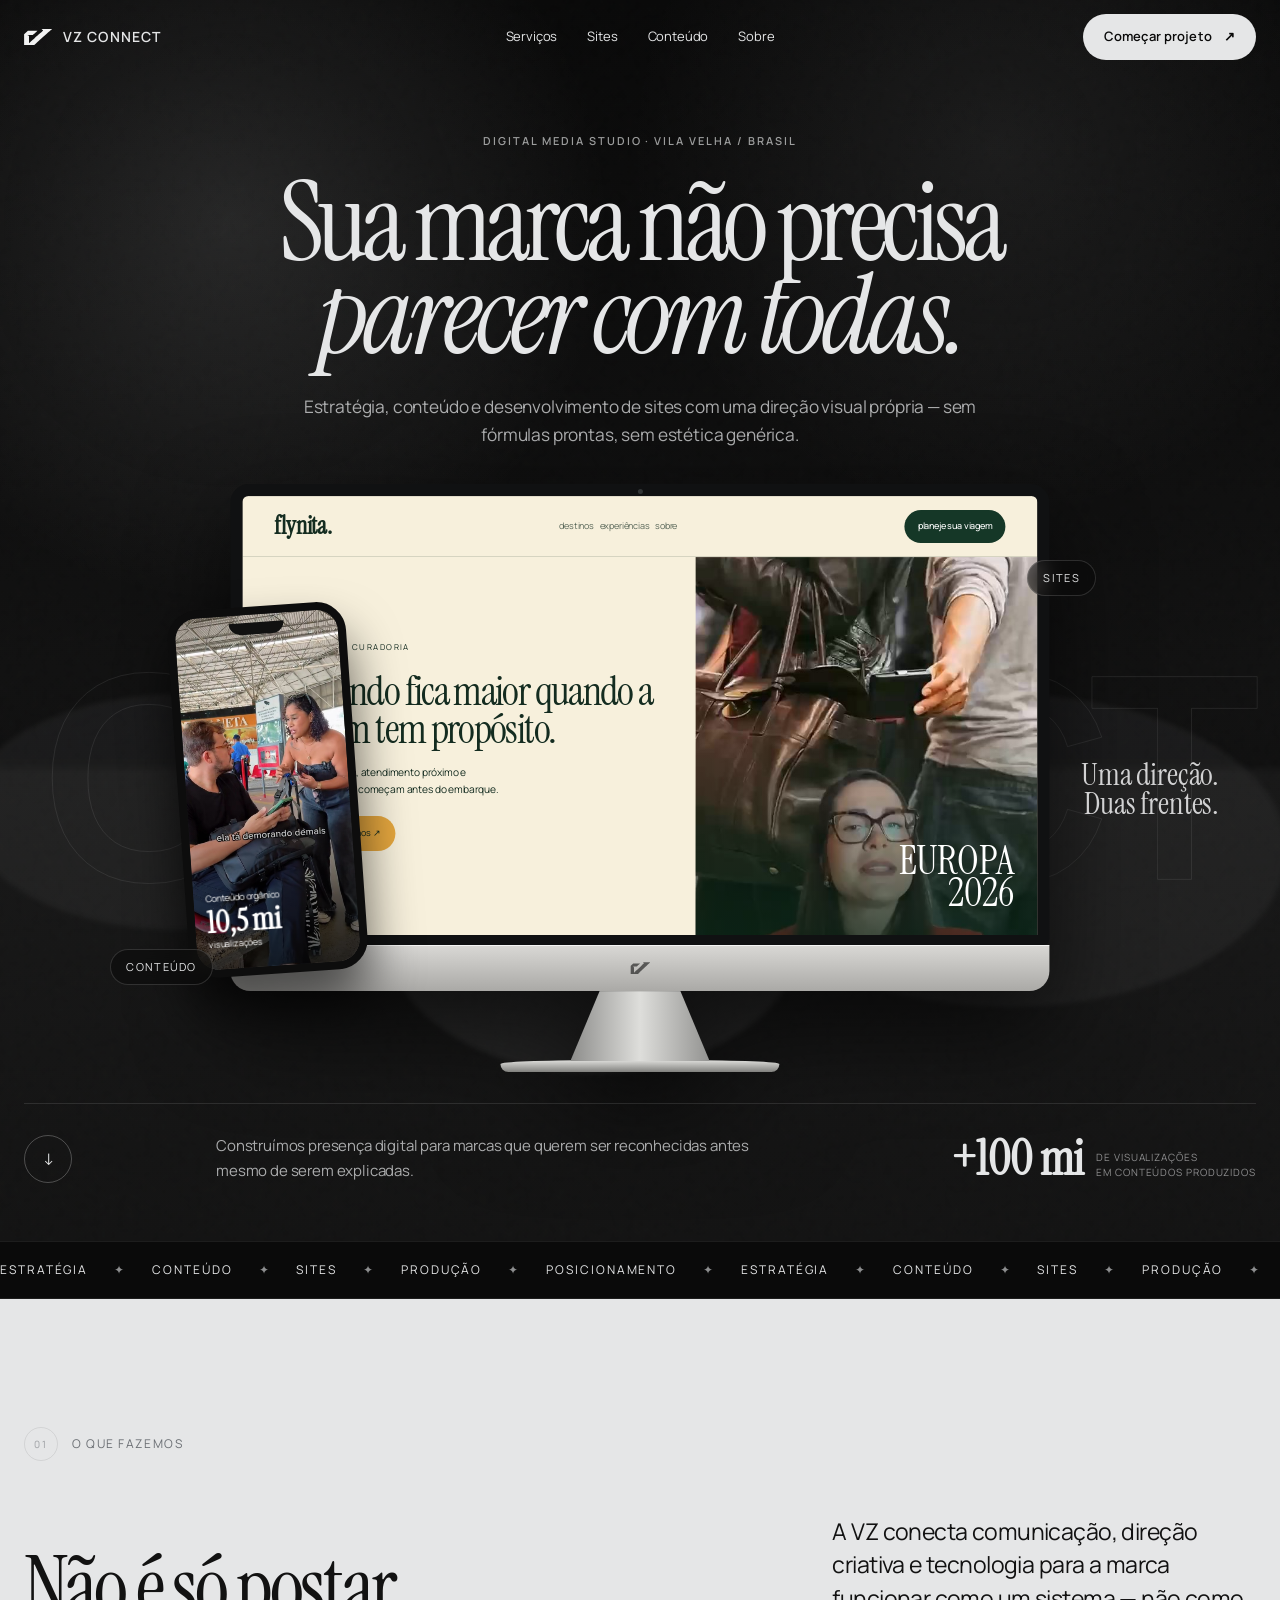
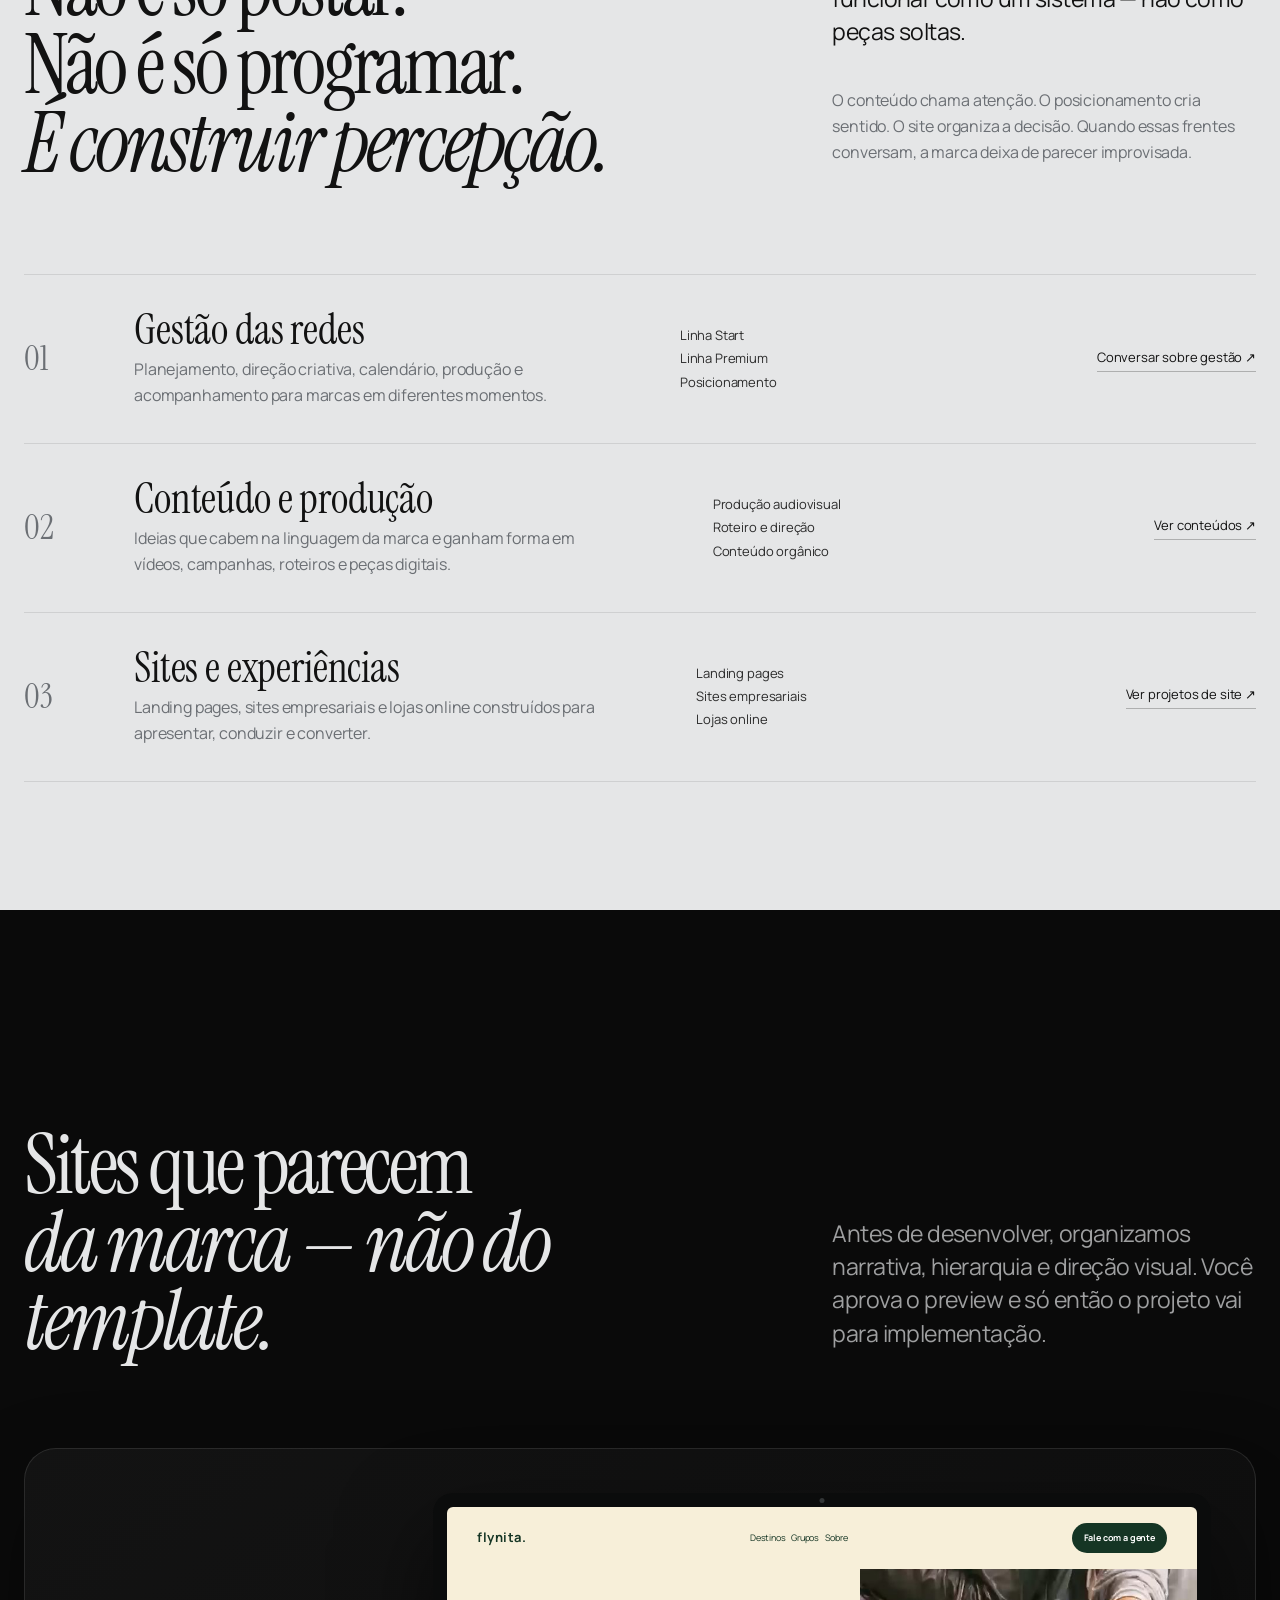
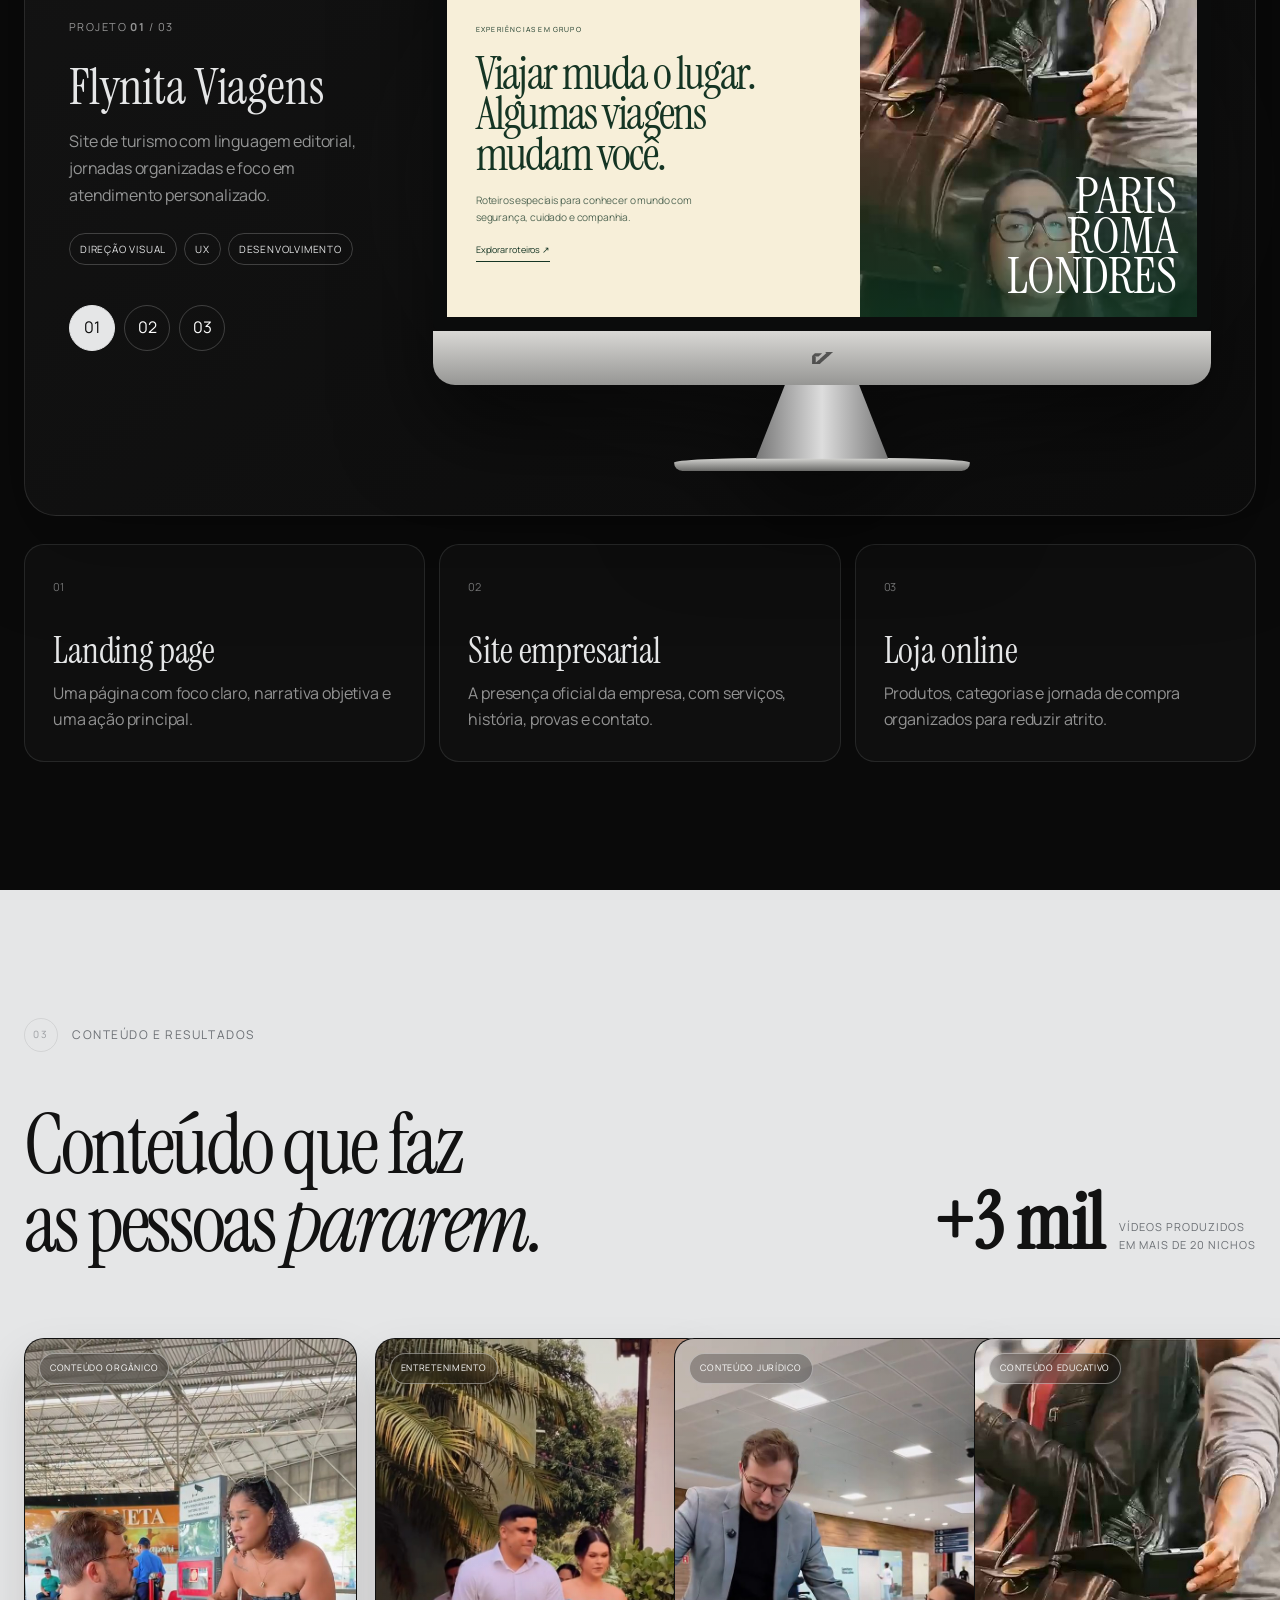
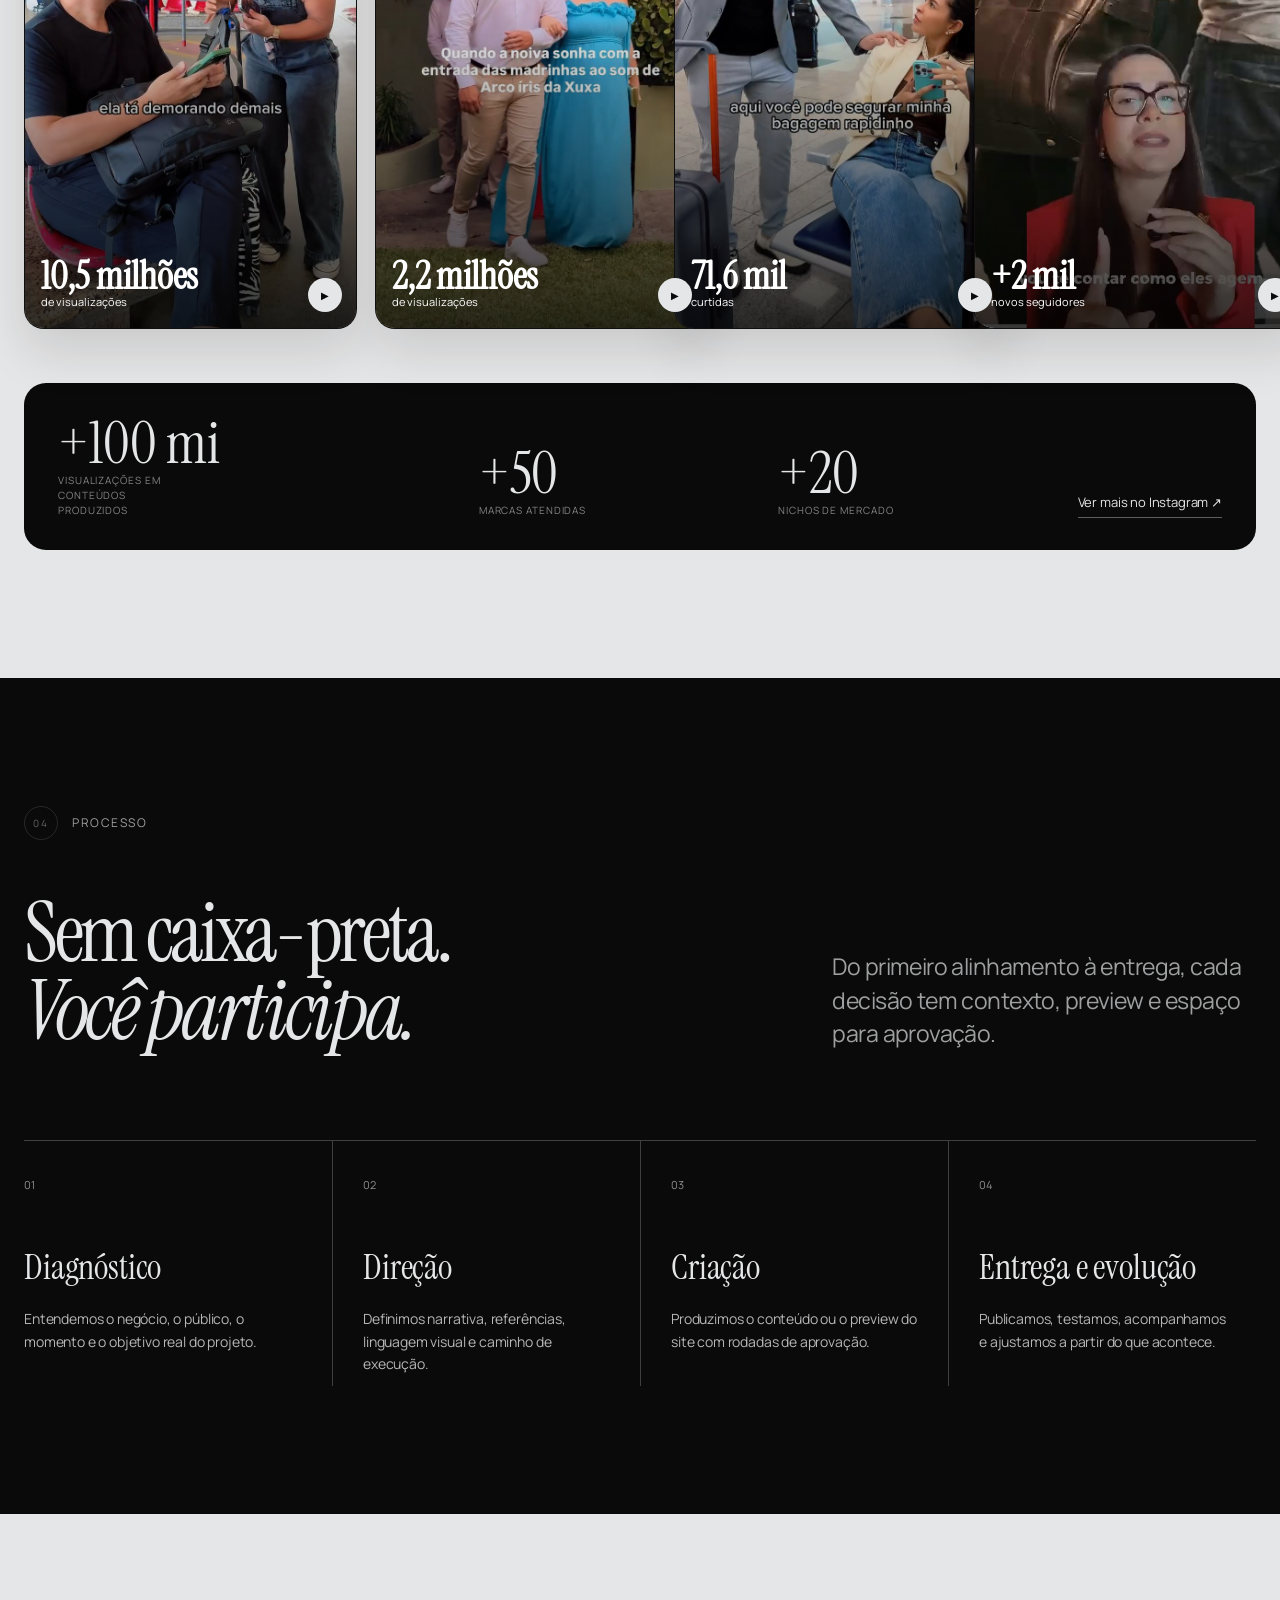
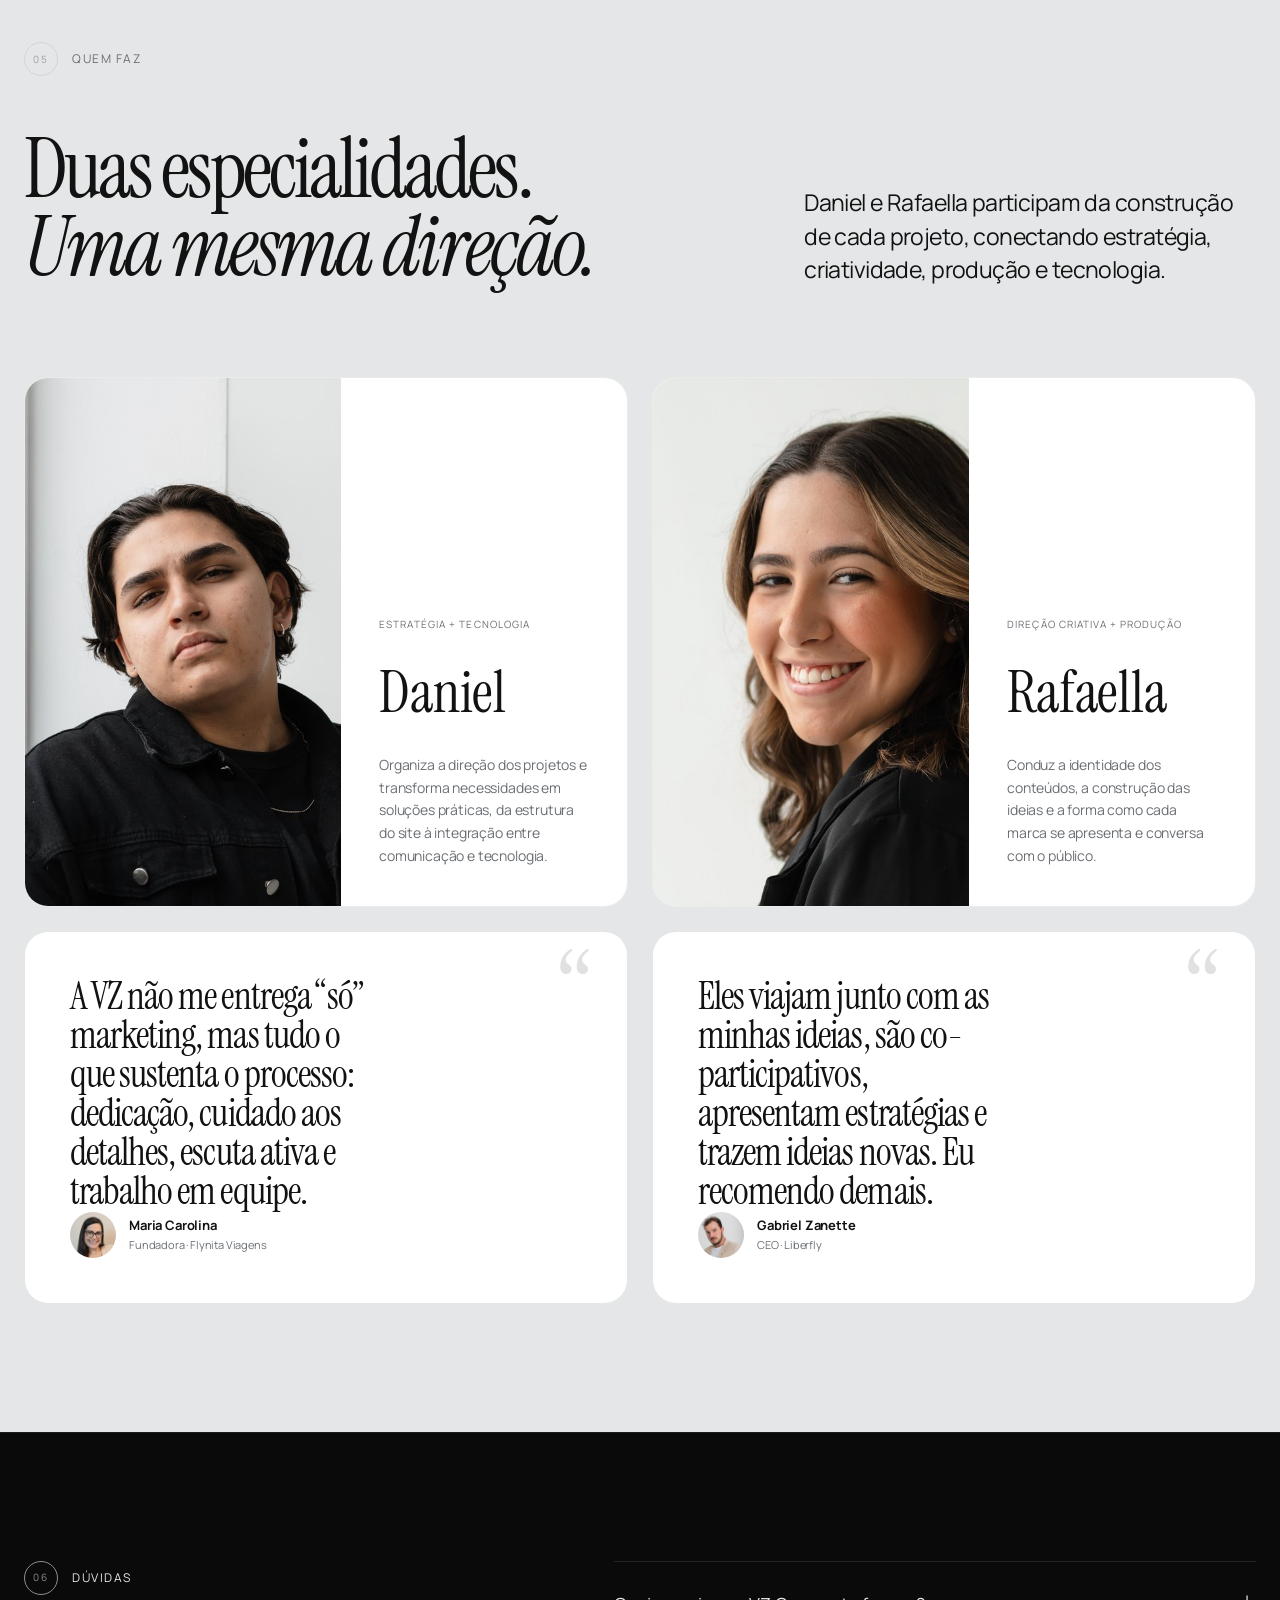
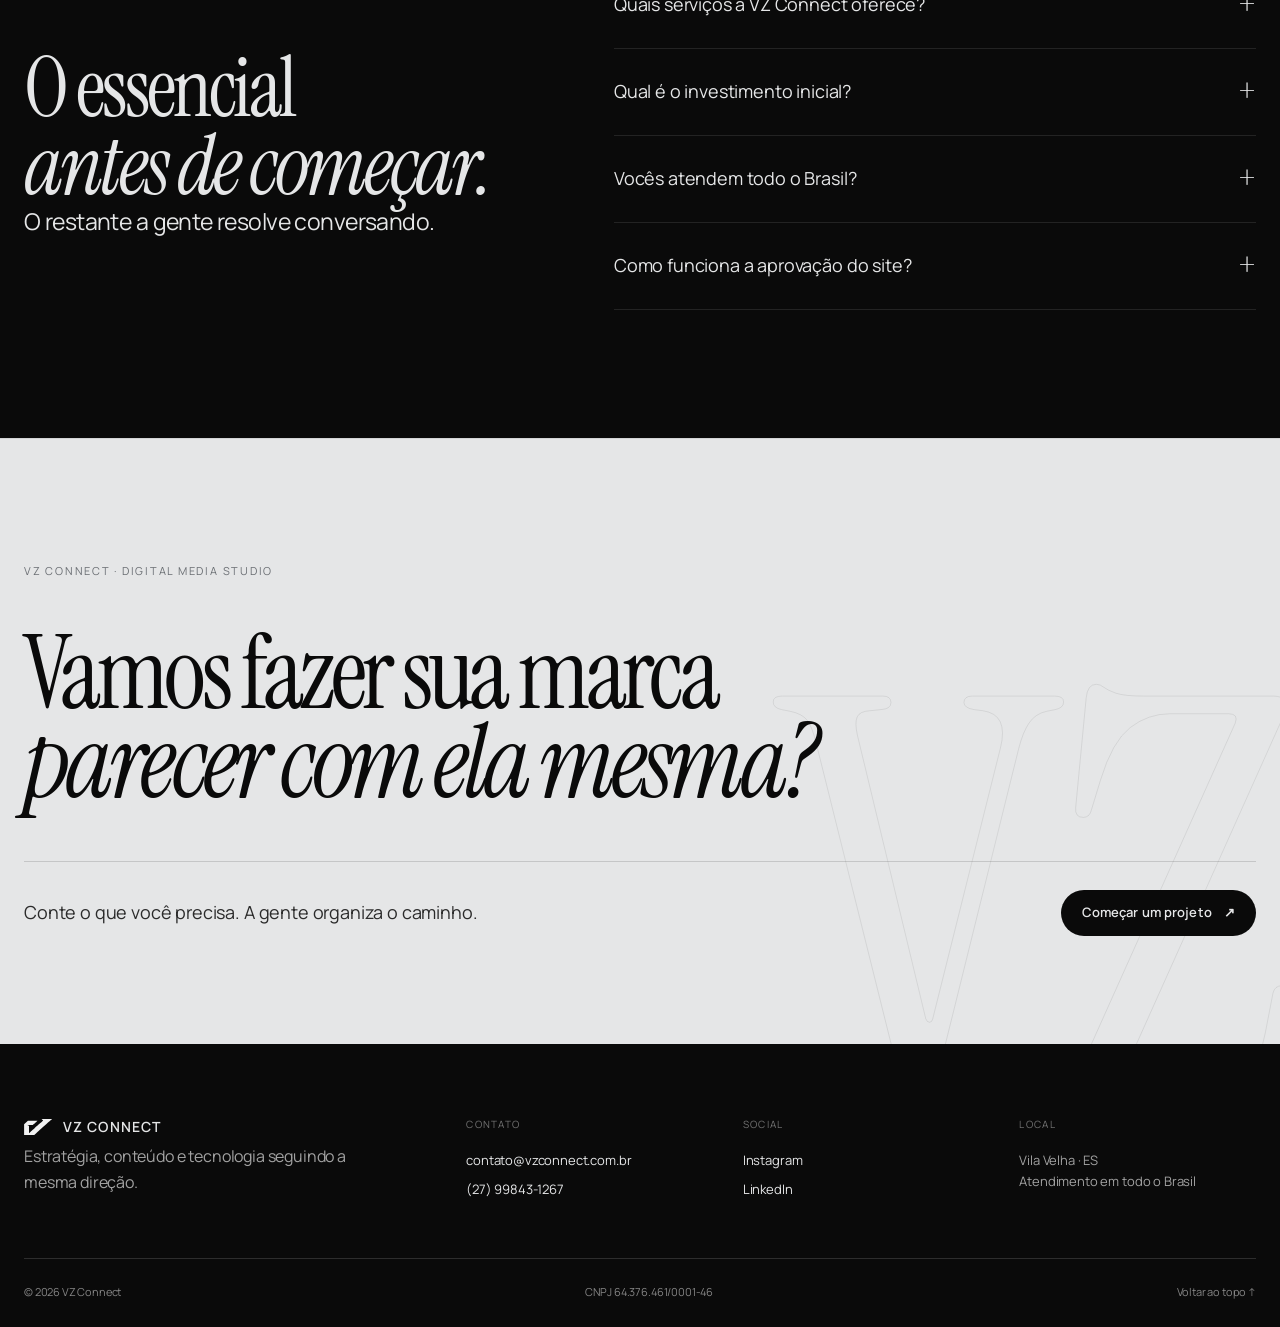
==== commit a8152a08: "testando esse layout" ====
--- a/index.html
+++ b/index.html
@@ -3,7 +3,7 @@
 <head>
   <meta charset="utf-8">
   <meta name="viewport" content="width=device-width, initial-scale=1">
-  <meta name="theme-color" content="#f4f0e8">
+  <meta name="theme-color" content="#0a0a0a">
   <title>VZ Connect — Digital media, conteúdo e sites</title>
   <meta name="description" content="Estratégia, produção de conteúdo e desenvolvimento de sites para marcas que não querem parecer genéricas.">
   <meta property="og:title" content="VZ Connect — Digital media, conteúdo e sites">
@@ -12,7 +12,7 @@
   <link rel="icon" href="img/vz-symbol.svg" type="image/svg+xml">
   <link rel="preconnect" href="https://fonts.googleapis.com">
   <link rel="preconnect" href="https://fonts.gstatic.com" crossorigin>
-  <link href="https://fonts.googleapis.com/css2?family=DM+Sans:wght@400;500;600&family=Instrument+Serif:ital@0;1&display=swap" rel="stylesheet">
+  <link href="https://fonts.googleapis.com/css2?family=Instrument+Serif:ital@0;1&family=Manrope:wght@400;500;600;700&display=swap" rel="stylesheet">
   <link rel="stylesheet" href="style.css">
 </head>
 <body>
@@ -214,7 +214,7 @@
                   <div class="ps-nav"><strong>JULIANA FERRARI</strong><span>Atuação &nbsp; Conteúdos &nbsp; Contato</span><b>Falar com a equipe</b></div>
                   <div class="ps-grid">
                     <div class="ps-copy"><small>DIREITO DO PASSAGEIRO</small><h4>Informação clara<br>para quem precisa<br>seguir viagem.</h4><p>Orientação jurídica acessível, conteúdo prático e atendimento humanizado.</p><i>Conheça seus direitos ↗</i></div>
-                    <div class="ps-photo"><img src="img/case-juliana-ferrari.jpg" alt="Mockup do projeto Juliana Ferrari"><span>VOO<br>ATRASADO?</span></div>
+                    <div class="ps-photo"><img loading="lazy" src="img/case-juliana-ferrari.jpg" alt="Mockup do projeto Juliana Ferrari"><span>VOO<br>ATRASADO?</span></div>
                   </div>
                 </div>
 
@@ -222,7 +222,7 @@
                   <div class="ps-nav"><strong>GABRIEL ZANETTE</strong><span>Direitos &nbsp; Viagens &nbsp; Projetos</span><b>Entre em contato</b></div>
                   <div class="ps-grid">
                     <div class="ps-copy"><small>CONTEÚDO QUE ORIENTA</small><h4>Viajar bem também<br>é saber os seus<br>direitos.</h4><p>Uma plataforma para organizar autoridade, conteúdos e oportunidades de parceria.</p><i>Ver conteúdos ↗</i></div>
-                    <div class="ps-photo"><img src="img/case-gabriel-zanette.jpg" alt="Mockup do projeto Gabriel Zanette"><span>1,1 MI<br>SEGUIDORES</span></div>
+                    <div class="ps-photo"><img loading="lazy" src="img/case-gabriel-zanette.jpg" alt="Mockup do projeto Gabriel Zanette"><span>1,1 MI<br>SEGUIDORES</span></div>
                   </div>
                 </div>
               </div>
@@ -258,14 +258,14 @@
           </button>
 
           <button class="reel-card reel-card--tilt-left" type="button" data-video="vds/video4.mp4" data-title="Cerimonial Nona Lú — 2,2 milhões de visualizações">
-            <img src="img/capa-nonalu-madrinhas.jpg" alt="Conteúdo produzido para Cerimonial Nona Lú">
+            <img loading="lazy" src="img/capa-nonalu-madrinhas.jpg" alt="Conteúdo produzido para Cerimonial Nona Lú">
             <span class="reel-card__tag">Entretenimento</span>
             <div class="reel-card__info"><strong>2,2 milhões</strong><span>de visualizações</span></div>
             <i>▶</i>
           </button>
 
           <button class="reel-card reel-card--tilt-right" type="button" data-video="vds/video2.mp4" data-title="Juliana Ferrari — conteúdo jurídico">
-            <img src="img/capa-juliana-mala.jpg" alt="Conteúdo produzido para Juliana Ferrari">
+            <img loading="lazy" src="img/capa-juliana-mala.jpg" alt="Conteúdo produzido para Juliana Ferrari">
             <span class="reel-card__tag">Conteúdo jurídico</span>
             <div class="reel-card__info"><strong>71,6 mil</strong><span>curtidas</span></div>
             <i>▶</i>
@@ -314,11 +314,11 @@
 
         <div class="founders reveal">
           <article class="founder founder--daniel">
-            <div class="founder__photo"><img src="img/daniel.jpg" alt="Daniel, responsável por estratégia e tecnologia na VZ Connect"></div>
+            <div class="founder__photo"><img loading="lazy" src="img/daniel.jpg" alt="Daniel, responsável por estratégia e tecnologia na VZ Connect"></div>
             <div class="founder__body"><span>Estratégia + tecnologia</span><h3>Daniel</h3><p>Organiza a direção dos projetos e transforma necessidades em soluções práticas, da estrutura do site à integração entre comunicação e tecnologia.</p></div>
           </article>
           <article class="founder founder--rafaella">
-            <div class="founder__photo"><img src="img/rafaella.jpg" alt="Rafaella, responsável pela direção criativa e produção na VZ Connect"></div>
+            <div class="founder__photo"><img loading="lazy" src="img/rafaella.jpg" alt="Rafaella, responsável pela direção criativa e produção na VZ Connect"></div>
             <div class="founder__body"><span>Direção criativa + produção</span><h3>Rafaella</h3><p>Conduz a identidade dos conteúdos, a construção das ideias e a forma como cada marca se apresenta e conversa com o público.</p></div>
           </article>
         </div>
@@ -327,12 +327,12 @@
           <article>
             <span class="quote-mark">“</span>
             <blockquote>A VZ não me entrega “só” marketing, mas tudo o que sustenta o processo: dedicação, cuidado aos detalhes, escuta ativa e trabalho em equipe.</blockquote>
-            <footer><img src="img/dep-maria.jpg" alt="Maria Carolina"><div><strong>Maria Carolina</strong><span>Fundadora · Flynita Viagens</span></div></footer>
+            <footer><img loading="lazy" src="img/dep-maria.jpg" alt="Maria Carolina"><div><strong>Maria Carolina</strong><span>Fundadora · Flynita Viagens</span></div></footer>
           </article>
           <article>
             <span class="quote-mark">“</span>
             <blockquote>Eles viajam junto com as minhas ideias, são co-participativos, apresentam estratégias e trazem ideias novas. Eu recomendo demais.</blockquote>
-            <footer><img src="img/dep-gabriel.jpg" alt="Gabriel Zanette"><div><strong>Gabriel Zanette</strong><span>CEO · Liberfly</span></div></footer>
+            <footer><img loading="lazy" src="img/dep-gabriel.jpg" alt="Gabriel Zanette"><div><strong>Gabriel Zanette</strong><span>CEO · Liberfly</span></div></footer>
           </article>
         </div>
       </div>
--- a/style.css
+++ b/style.css
@@ -1,9 +1,16 @@
 :root{
-  --paper:#f4f0e8;
-  --paper-2:#ebe5da;
-  --ink:#11100f;
-  --muted:#68635c;
-  --line:rgba(17,16,15,.16);
+  --black:#0a0a0a;
+  --black-soft:#121212;
+  --off-white:#E5E6E7;
+  --off-white-2:#f1f2f3;
+  --ink:#121212;
+  --ink-soft:#2b2b2b;
+  --muted:#6b6f74;
+  --muted-light:rgba(229,230,231,.68);
+  --line:rgba(10,10,10,.12);
+  --line-light:rgba(229,230,231,.14);
+  --surface:#ffffff;
+  --surface-soft:#f7f7f8;
   --coral:#ff6248;
   --blue:#4b61ff;
   --blue-deep:#2435c7;
@@ -12,172 +19,455 @@
   --radius:24px;
   --shell:1280px;
   --serif:"Instrument Serif",Georgia,"Times New Roman",serif;
-  --sans:"DM Sans",Inter,Arial,sans-serif;
+  --sans:"Manrope",Inter,Arial,sans-serif;
   --ease:cubic-bezier(.2,.75,.25,1);
 }
 
 *{box-sizing:border-box}
-html{scroll-behavior:smooth;scroll-padding-top:88px}
-body{margin:0;background:var(--paper);color:var(--ink);font-family:var(--sans);font-size:16px;line-height:1.5;-webkit-font-smoothing:antialiased;overflow-x:hidden}
+html{scroll-behavior:smooth;scroll-padding-top:88px;color-scheme:dark}
+body{margin:0;background:var(--black);color:var(--off-white);font-family:var(--sans);font-size:16px;line-height:1.62;letter-spacing:-.01em;-webkit-font-smoothing:antialiased;text-rendering:optimizeLegibility;overflow-x:hidden}
 body.is-locked{overflow:hidden}
 img{display:block;max-width:100%}
 a{color:inherit;text-decoration:none}
 button,input,textarea{font:inherit}
 button{color:inherit}
+::selection{background:var(--off-white);color:var(--black)}
 .shell{width:min(100% - 48px,var(--shell));margin-inline:auto}
 .section{padding:128px 0}
-.section--dark{background:var(--ink);color:var(--paper)}
-.section--blue{background:var(--blue);color:var(--white)}
-.skip-link{position:fixed;left:14px;top:-80px;z-index:9999;background:var(--ink);color:var(--white);padding:10px 16px;border-radius:999px;transition:top .2s}
+.section--dark{background:var(--black);color:var(--off-white)}
+.section--blue{background:var(--black);color:var(--off-white)}
+.skip-link{position:fixed;left:14px;top:-80px;z-index:9999;background:var(--off-white);color:var(--black);padding:10px 16px;border-radius:999px;transition:top .2s}
 .skip-link:focus{top:14px}
 
 /* nav */
-.nav{position:fixed;inset:0 0 auto;z-index:100;padding:14px 0;transition:background .25s,border-color .25s,transform .25s;border-bottom:1px solid transparent}
-.nav.is-scrolled{background:rgba(244,240,232,.86);backdrop-filter:blur(18px);border-bottom-color:var(--line)}
+.nav{position:fixed;inset:0 0 auto;z-index:100;padding:14px 0;transition:background .25s,border-color .25s,transform .25s,box-shadow .25s;border-bottom:1px solid transparent;color:var(--off-white)}
+.nav.is-scrolled{background:rgba(10,10,10,.84);backdrop-filter:blur(18px);border-bottom-color:var(--line-light);box-shadow:0 14px 32px rgba(0,0,0,.28)}
 .nav__inner{width:min(100% - 48px,var(--shell));margin:auto;display:grid;grid-template-columns:1fr auto 1fr;align-items:center;gap:24px}
 .brand{display:inline-flex;align-items:center;gap:11px;font-weight:600;font-size:14px;letter-spacing:.08em;width:max-content}
-.brand img{width:28px;height:18px;object-fit:contain;color:currentColor}
+.brand img{width:28px;height:18px;object-fit:contain;filter:grayscale(1) brightness(0) invert(1);opacity:.95}
 .nav__links{display:flex;align-items:center;gap:30px;font-size:13px}
-.nav__links a{position:relative}
+.nav__links a{position:relative;color:var(--off-white)}
 .nav__links a::after{content:"";position:absolute;left:0;right:100%;bottom:-6px;height:1px;background:currentColor;transition:right .25s}
 .nav__links a:hover::after{right:0}
 .nav__cta{justify-self:end}
 .nav__toggle{display:none;border:0;background:none;width:42px;height:42px;padding:10px;justify-self:end}
 .nav__toggle span{display:block;height:1px;background:currentColor;margin:7px 0;transition:transform .25s}
 
-.button{display:inline-flex;align-items:center;justify-content:center;gap:12px;min-height:46px;padding:0 20px;border-radius:999px;font-size:13px;font-weight:600;transition:transform .25s var(--ease),background .25s,color .25s}
+.button{display:inline-flex;align-items:center;justify-content:center;gap:12px;min-height:46px;padding:0 20px;border-radius:999px;font-size:13px;font-weight:600;transition:transform .25s var(--ease),background .25s,color .25s,border-color .25s;letter-spacing:.01em}
 .button:hover{transform:translateY(-2px)}
-.button--dark{background:var(--ink);color:var(--white)}
-.button--dark:hover{background:var(--blue)}
-.button--light{background:var(--white);color:var(--ink)}
-.button--light:hover{background:var(--lime)}
+.button--dark{background:var(--off-white);color:var(--black);border:1px solid transparent}
+.button--dark:hover{background:transparent;color:var(--off-white);border-color:var(--off-white)}
+.button--light{background:var(--black);color:var(--off-white);border:1px solid transparent}
+.button--light:hover{background:transparent;color:var(--black);border-color:var(--black)}
 
 /* common */
-.grain{position:absolute;inset:0;pointer-events:none;opacity:.18;mix-blend-mode:multiply;background-image:url("data:image/svg+xml,%3Csvg viewBox='0 0 180 180' xmlns='http://www.w3.org/2000/svg'%3E%3Cfilter id='n'%3E%3CfeTurbulence type='fractalNoise' baseFrequency='.8' numOctaves='3' stitchTiles='stitch'/%3E%3C/filter%3E%3Crect width='100%25' height='100%25' filter='url(%23n)' opacity='.18'/%3E%3C/svg%3E")}
+.grain{position:absolute;inset:0;pointer-events:none;opacity:.08;mix-blend-mode:screen;background-image:url("data:image/svg+xml,%3Csvg viewBox='0 0 180 180' xmlns='http://www.w3.org/2000/svg'%3E%3Cfilter id='n'%3E%3CfeTurbulence type='fractalNoise' baseFrequency='.8' numOctaves='3' stitchTiles='stitch'/%3E%3C/filter%3E%3Crect width='100%25' height='100%25' filter='url(%23n)' opacity='.18'/%3E%3C/svg%3E")}
 .section-label{display:flex;align-items:center;gap:14px;font-size:12px;letter-spacing:.13em;text-transform:uppercase;margin-bottom:54px}
-.section-label span{display:grid;place-items:center;width:34px;height:34px;border:1px solid var(--line);border-radius:50%;font-size:10px}
-.section-label--light{color:rgba(255,253,248,.68)}
-.section-label--light span{border-color:rgba(255,253,248,.25)}
-.display{font-family:var(--serif);font-weight:400;font-size:clamp(54px,7vw,104px);line-height:.91;letter-spacing:-.045em;margin:0}
-.display em{font-weight:400;color:var(--blue)}
-.display--light{color:var(--white)}
-.display--light em{color:var(--lime)}
-.lead{font-size:clamp(18px,2vw,25px);line-height:1.35;letter-spacing:-.02em;margin:0}
-.lead--light{color:rgba(255,253,248,.72)}
+.section-label span{display:grid;place-items:center;width:34px;height:34px;border:1px solid currentColor;border-radius:50%;font-size:10px;opacity:.6}
+.section-label--light,.lead--light{color:var(--muted-light)}
+.section-label--light span{border-color:rgba(229,230,231,.22)}
+.display{font-family:var(--serif);font-weight:400;font-size:clamp(54px,6.5vw,96px);line-height:.94;letter-spacing:-.04em;margin:0;color:inherit;text-wrap:balance}
+.display em{font-weight:400;font-style:italic}
+.display--light{color:var(--off-white)}
+.lead{font-size:clamp(18px,1.8vw,24px);line-height:1.45;letter-spacing:-.025em;margin:0;text-wrap:pretty}
 .reveal{opacity:0;transform:translateY(26px);transition:opacity .8s var(--ease),transform .8s var(--ease)}
 .reveal.is-visible{opacity:1;transform:none}
 
+/* alternating light sections */
+.manifesto,.content-work,.about{background:var(--off-white);color:var(--ink)}
+.manifesto .section-label,.content-work .section-label,.about .section-label{color:var(--muted)}
+.manifesto .section-label span,.content-work .section-label span,.about .section-label span{border-color:rgba(18,18,18,.14)}
+
 /* hero */
-.hero{position:relative;min-height:100svh;padding:120px 0 54px;overflow:hidden;background:var(--paper)}
+.hero{position:relative;min-height:100svh;padding:132px 0 58px;overflow:hidden;background:var(--black);isolation:isolate}
 .hero__wash{position:absolute;inset:0;background:
-  radial-gradient(circle at 18% 18%,rgba(255,98,72,.55),transparent 26%),
-  radial-gradient(circle at 78% 12%,rgba(75,97,255,.42),transparent 25%),
-  linear-gradient(180deg,#f5d5c6 0%,#e7e1d8 50%,#c9d4e1 72%,#aeb9a7 100%)}
+  radial-gradient(circle at 18% 18%,rgba(229,230,231,.12),transparent 26%),
+  radial-gradient(circle at 78% 12%,rgba(229,230,231,.08),transparent 25%),
+  linear-gradient(180deg,#080808 0%,#101010 54%,#0a0a0a 100%)}
 .hero__wash::after{content:"";position:absolute;inset:42% -10% -20%;background:
-  radial-gradient(ellipse at 20% 30%,#566c51 0 12%,transparent 12.5%),
-  radial-gradient(ellipse at 47% 42%,#78866b 0 18%,transparent 18.5%),
-  radial-gradient(ellipse at 74% 34%,#475c4a 0 17%,transparent 17.5%),
-  linear-gradient(180deg,transparent 0 25%,rgba(24,36,29,.24) 26% 100%);filter:blur(2px)}
+  radial-gradient(ellipse at 20% 30%,rgba(229,230,231,.05) 0 12%,transparent 12.5%),
+  radial-gradient(ellipse at 47% 42%,rgba(229,230,231,.08) 0 18%,transparent 18.5%),
+  radial-gradient(ellipse at 74% 34%,rgba(229,230,231,.05) 0 17%,transparent 17.5%),
+  linear-gradient(180deg,transparent 0 25%,rgba(255,255,255,.035) 26% 100%);filter:blur(2px)}
 .hero__inner{position:relative;z-index:1}
-.hero__kicker{text-align:center;font-size:11px;letter-spacing:.16em;text-transform:uppercase;margin-bottom:28px}
-.hero__title{text-align:center;font-family:var(--serif);font-size:clamp(64px,9.7vw,150px);font-weight:400;line-height:.77;letter-spacing:-.055em;margin:0;position:relative;z-index:5}
+.hero__kicker{text-align:center;font-size:11px;font-weight:600;letter-spacing:.18em;text-transform:uppercase;margin-bottom:26px;color:rgba(229,230,231,.66)}
+.hero__title{text-align:center;font-family:var(--serif);font-size:clamp(68px,8.7vw,132px);font-weight:400;line-height:.84;letter-spacing:-.05em;margin:0 auto;max-width:1180px;position:relative;z-index:5;color:var(--off-white);text-wrap:balance}
 .hero__title em{font-weight:400}
-.hero__intro{max-width:600px;text-align:center;margin:32px auto 0;font-size:clamp(16px,1.5vw,20px);line-height:1.4;position:relative;z-index:5}
-.hero__scene{height:590px;position:relative;margin-top:36px}
-.hero__word{position:absolute;left:50%;top:49%;transform:translate(-50%,-50%);font-size:clamp(160px,24vw,350px);font-weight:600;letter-spacing:-.09em;color:var(--white);line-height:.8;white-space:nowrap;z-index:0;opacity:.96}
-.desktop{position:absolute;width:min(66vw,850px);left:50%;top:50%;transform:translate(-50%,-50%);z-index:2;filter:drop-shadow(0 34px 30px rgba(20,15,12,.24))}
+.hero__intro{max-width:680px;text-align:center;margin:30px auto 0;font-size:clamp(16px,1.35vw,19px);line-height:1.62;position:relative;z-index:5;color:rgba(229,230,231,.72);text-wrap:pretty}
+.hero__scene{height:590px;position:relative;margin-top:46px}
+.hero__word{position:absolute;left:50%;top:47%;transform:translate(-50%,-50%);font-size:clamp(150px,22vw,330px);font-weight:700;letter-spacing:-.085em;color:transparent;-webkit-text-stroke:1px rgba(229,230,231,.09);line-height:.8;white-space:nowrap;z-index:0;opacity:1}
+.desktop{position:absolute;width:min(64vw,820px);left:50%;top:48%;transform:translate(-50%,-50%);z-index:2;filter:drop-shadow(0 38px 46px rgba(0,0,0,.62))}
 .desktop__screen{aspect-ratio:16/9;background:#0b0b0c;border:12px solid #101112;border-bottom-width:10px;border-radius:18px 18px 6px 6px;overflow:hidden;box-shadow:inset 0 0 0 1px rgba(255,255,255,.15)}
 .desktop__camera,.monitor__cam{position:absolute;top:5px;left:50%;transform:translateX(-50%);width:5px;height:5px;border-radius:50%;background:#323536;z-index:5}
 .desktop__chin{height:46px;background:linear-gradient(#d9d8d5,#aaa9a6);border-radius:0 0 20px 20px;display:grid;place-items:center;box-shadow:inset 0 1px 0 rgba(255,255,255,.75)}
-.desktop__chin img{width:20px;opacity:.55}
+.desktop__chin img{width:20px;opacity:.55;filter:grayscale(1) brightness(0)}
 .desktop__stand{width:17%;height:70px;margin:auto;background:linear-gradient(90deg,#8d8d8b,#dededb 50%,#939391);clip-path:polygon(21% 0,79% 0,100% 100%,0 100%)}
 .desktop__base{width:34%;height:12px;margin:-1px auto 0;border-radius:50% 50% 12px 12px;background:linear-gradient(180deg,#dededb,#7f7f7c)}
 .mini-site{height:100%;background:#f7f0dc;color:#142c20;font-family:var(--sans);font-size:9px}
 .mini-site__nav{height:14%;display:flex;align-items:center;justify-content:space-between;padding:0 4%;border-bottom:1px solid rgba(20,44,32,.14)}
-.mini-site__nav strong{font-family:var(--serif);font-size:24px}.mini-site__nav span{opacity:.7}.mini-site__nav b{background:#153727;color:white;padding:9px 13px;border-radius:999px;font-weight:500}
+.mini-site__nav strong{font-family:var(--serif);font-size:24px}
+.mini-site__nav span{opacity:.7}
+.mini-site__nav b{background:#153727;color:white;padding:9px 13px;border-radius:999px;font-weight:500}
 .mini-site__body{height:86%;display:grid;grid-template-columns:57% 43%}
 .mini-site__copy{padding:8% 8%;display:flex;flex-direction:column;align-items:flex-start;justify-content:center}
-.mini-site__copy small{letter-spacing:.18em;font-size:8px}.mini-site__copy h2{font-family:var(--serif);font-size:clamp(26px,3.2vw,51px);line-height:.92;font-weight:400;letter-spacing:-.04em;margin:5% 0 4%}.mini-site__copy p{max-width:37ch;margin:0 0 5%;font-size:clamp(7px,.8vw,12px)}.mini-site__copy button{border:0;background:#e5a73f;padding:10px 15px;border-radius:999px;font-size:9px}
-.mini-site__portrait{position:relative;overflow:hidden}.mini-site__portrait::after{content:"";position:absolute;inset:0;background:linear-gradient(180deg,transparent 45%,rgba(8,38,24,.7))}.mini-site__portrait img{width:100%;height:100%;object-fit:cover;object-position:center 45%;filter:saturate(.85)}.mini-site__portrait span{position:absolute;z-index:2;right:7%;bottom:7%;font-family:var(--serif);font-size:clamp(22px,3.1vw,47px);line-height:.8;color:white;text-align:right}
-.phone{position:absolute;z-index:4;width:clamp(130px,15vw,205px);aspect-ratio:9/18.5;left:14%;top:52%;transform:translateY(-50%) rotate(-5deg);border:8px solid #111;border-radius:30px;background:#111;overflow:hidden;box-shadow:0 28px 38px rgba(20,15,12,.36)}
-.phone__speaker{position:absolute;z-index:4;left:50%;top:8px;transform:translateX(-50%);width:34%;height:12px;background:#111;border-radius:0 0 12px 12px}.phone>img{width:100%;height:100%;object-fit:cover}.phone::after{content:"";position:absolute;inset:0;background:linear-gradient(180deg,transparent 45%,rgba(0,0,0,.7))}.phone__hud{position:absolute;z-index:3;left:12px;right:12px;bottom:18px;color:white;display:flex;flex-direction:column}.phone__hud span,.phone__hud small{font-size:9px}.phone__hud strong{font-family:var(--serif);font-size:31px;line-height:1}
-.scene-tag{position:absolute;z-index:6;border:1px solid rgba(17,16,15,.25);background:rgba(244,240,232,.7);backdrop-filter:blur(12px);padding:8px 15px;border-radius:999px;font-size:11px;text-transform:uppercase;letter-spacing:.12em}.scene-tag--sites{right:16%;top:14%}.scene-tag--content{left:8%;bottom:18%}.scene-note{position:absolute;z-index:5;right:7%;bottom:18%;font-family:var(--serif);font-size:28px;line-height:.9;text-align:right}
-.hero__bottom{display:grid;grid-template-columns:1fr 2fr 1fr;align-items:end;gap:24px;margin-top:-20px}.hero__bottom>p{max-width:480px;margin:0 auto;font-size:14px}.round-link{width:48px;height:48px;border-radius:50%;border:1px solid rgba(17,16,15,.35);display:grid;place-items:center}.hero__proof{display:flex;align-items:end;justify-content:flex-end;gap:12px;text-align:left}.hero__proof strong{font-family:var(--serif);font-size:46px;line-height:.8}.hero__proof span{font-size:10px;text-transform:uppercase;letter-spacing:.08em}
+.mini-site__copy small{letter-spacing:.18em;font-size:8px}
+.mini-site__copy h2{font-family:var(--serif);font-size:clamp(26px,3.2vw,51px);line-height:.92;font-weight:400;letter-spacing:-.04em;margin:5% 0 4%}
+.mini-site__copy p{max-width:37ch;margin:0 0 5%;font-size:clamp(7px,.8vw,12px)}
+.mini-site__copy button{border:0;background:#e5a73f;padding:10px 15px;border-radius:999px;font-size:9px}
+.mini-site__portrait{position:relative;overflow:hidden}
+.mini-site__portrait::after{content:"";position:absolute;inset:0;background:linear-gradient(180deg,transparent 45%,rgba(8,38,24,.7))}
+.mini-site__portrait img{width:100%;height:100%;object-fit:cover;object-position:center 45%;filter:none}
+.mini-site__portrait span{position:absolute;z-index:2;right:7%;bottom:7%;font-family:var(--serif);font-size:clamp(22px,3.1vw,47px);line-height:.8;color:white;text-align:right}
+.phone{position:absolute;z-index:4;width:clamp(132px,14vw,196px);aspect-ratio:9/18.5;left:12.5%;top:50%;transform:translateY(-50%) rotate(-4deg);border:8px solid #0d0d0d;border-radius:30px;background:#111;overflow:hidden;box-shadow:0 32px 50px rgba(0,0,0,.62)}
+.phone__speaker{position:absolute;z-index:4;left:50%;top:8px;transform:translateX(-50%);width:34%;height:12px;background:#111;border-radius:0 0 12px 12px}
+.phone>img{width:100%;height:100%;object-fit:cover;filter:none}
+.phone::after{content:"";position:absolute;inset:0;background:linear-gradient(180deg,transparent 45%,rgba(0,0,0,.7))}
+.phone__hud{position:absolute;z-index:3;left:12px;right:12px;bottom:18px;color:white;display:flex;flex-direction:column}
+.phone__hud span,.phone__hud small{font-size:9px}
+.phone__hud strong{font-family:var(--serif);font-size:31px;line-height:1}
+.scene-tag{position:absolute;z-index:6;border:1px solid rgba(229,230,231,.16);background:rgba(10,10,10,.46);backdrop-filter:blur(12px);padding:8px 15px;border-radius:999px;font-size:11px;text-transform:uppercase;letter-spacing:.12em;color:var(--off-white)}
+.scene-tag--sites{right:13%;top:11%}
+.scene-tag--content{left:7%;bottom:17%}
+.scene-note{position:absolute;z-index:5;right:3%;top:45%;font-family:var(--serif);font-size:31px;line-height:.94;text-align:right;color:rgba(229,230,231,.9);max-width:205px}
+.hero__bottom{position:relative;z-index:8;display:grid;grid-template-columns:72px minmax(320px,560px) minmax(270px,360px);justify-content:space-between;align-items:center;gap:34px;margin-top:18px;padding-top:30px;border-top:1px solid rgba(229,230,231,.12)}
+.hero__bottom>p{max-width:560px;margin:0;font-size:15px;line-height:1.65;color:rgba(229,230,231,.72);text-wrap:pretty}
+.round-link{width:48px;height:48px;border-radius:50%;border:1px solid rgba(229,230,231,.28);display:grid;place-items:center;color:var(--off-white)}
+.hero__proof{display:flex;align-items:end;justify-content:flex-end;gap:12px;text-align:left}
+.hero__proof strong{font-family:var(--serif);font-size:48px;line-height:.86;white-space:nowrap}
+.hero__proof span{font-size:10px;line-height:1.45;text-transform:uppercase;letter-spacing:.09em;color:rgba(229,230,231,.58)}
+
+/* Media mantém as cores originais dos projetos e conteúdos */
+.mini-site__portrait img,
+.phone > img,
+.ps-photo img,
+.reel-card img,
+.founder__photo img,
+.testimonials footer img,
+.video-modal video,
+video{filter:none !important;mix-blend-mode:normal}
 
 /* ticker */
-.ticker{background:var(--ink);color:var(--white);overflow:hidden;border-top:1px solid rgba(255,255,255,.1);border-bottom:1px solid rgba(255,255,255,.1)}
-.ticker__track{width:max-content;display:flex;align-items:center;gap:26px;padding:18px 0;animation:ticker 28s linear infinite;font-size:12px;letter-spacing:.16em}.ticker__track i{color:var(--lime);font-style:normal}
+.ticker{background:var(--black);color:var(--off-white);overflow:hidden;border-top:1px solid rgba(255,255,255,.08);border-bottom:1px solid rgba(255,255,255,.08)}
+.ticker__track{width:max-content;display:flex;align-items:center;gap:26px;padding:18px 0;animation:ticker 28s linear infinite;font-size:12px;letter-spacing:.16em}
+.ticker__track i{color:rgba(229,230,231,.6);font-style:normal}
 @keyframes ticker{to{transform:translateX(-50%)}}
 
 /* manifesto/services */
-.manifesto__grid{display:grid;grid-template-columns:1.25fr .75fr;gap:8vw;align-items:end}.manifesto__copy{display:grid;gap:24px}.manifesto__copy>p:last-child{color:var(--muted);max-width:52ch}
-.services{margin-top:92px;border-top:1px solid var(--line)}
-.service{display:grid;grid-template-columns:80px 1.2fr .9fr auto;gap:30px;align-items:center;padding:34px 0;border-bottom:1px solid var(--line);position:relative;transition:padding .35s var(--ease),background .35s,color .35s}
-.service::before{content:"";position:absolute;inset:0 -24px;z-index:-1;border-radius:18px;opacity:0;transition:opacity .3s;background:var(--service-color)}
-.service:hover{padding-left:18px;padding-right:18px;color:var(--hover-color,var(--ink))}.service:hover::before{opacity:1}.service--coral{--service-color:var(--coral)}.service--blue{--service-color:var(--blue);--hover-color:var(--white)}.service--ink{--service-color:var(--ink);--hover-color:var(--white)}
-.service__number{font-family:var(--serif);font-size:34px}.service h3{font-family:var(--serif);font-weight:400;font-size:42px;line-height:1;margin:0 0 6px}.service p{margin:0;color:inherit;opacity:.7;max-width:48ch}.service ul{list-style:none;padding:0;margin:0;font-size:13px;line-height:1.8}.service a{font-size:13px;white-space:nowrap}
+.manifesto__grid{display:grid;grid-template-columns:1.25fr .75fr;gap:8vw;align-items:end}
+.manifesto__copy{display:grid;gap:24px}
+.manifesto__copy>p:last-child{color:var(--muted);max-width:52ch}
+.services{margin-top:92px;border-top:1px solid rgba(10,10,10,.1)}
+.service{display:grid;grid-template-columns:80px 1.2fr .9fr auto;gap:30px;align-items:center;padding:34px 0;border-bottom:1px solid rgba(10,10,10,.1);position:relative;transition:padding .35s var(--ease),background .35s,color .35s,border-color .35s}
+.service::before{content:"";position:absolute;inset:0 -24px;z-index:-1;border-radius:18px;opacity:0;transition:opacity .3s;background:rgba(10,10,10,.035)}
+.service:hover{padding-left:18px;padding-right:18px}
+.service:hover::before{opacity:1}
+.service__number{font-family:var(--serif);font-size:34px;color:var(--muted)}
+.service h3{font-family:var(--serif);font-weight:400;font-size:42px;line-height:1;margin:0 0 6px}
+.service p{margin:0;color:var(--muted);max-width:48ch}
+.service ul{list-style:none;padding:0;margin:0;font-size:13px;line-height:1.8;color:var(--ink-soft)}
+.service a{font-size:13px;white-space:nowrap;border-bottom:1px solid rgba(10,10,10,.25);padding-bottom:3px}
 
 /* web projects */
-.web-projects__head{display:grid;grid-template-columns:1.25fr .75fr;gap:8vw;align-items:end}.web-projects__head .lead{padding-bottom:10px}
-.project-lab{display:grid;grid-template-columns:300px 1fr;gap:5vw;align-items:center;margin-top:100px}.project-lab__meta h3{font-family:var(--serif);font-size:48px;font-weight:400;line-height:1;margin:28px 0 14px}.project-lab__meta>p{color:rgba(255,253,248,.62)}.project-lab__counter{font-size:11px;letter-spacing:.13em;text-transform:uppercase;color:rgba(255,253,248,.55)}.project-lab__tags{display:flex;flex-wrap:wrap;gap:7px;margin-top:24px}.project-lab__tags span{border:1px solid rgba(255,255,255,.2);border-radius:999px;padding:7px 10px;font-size:10px;text-transform:uppercase;letter-spacing:.08em}.project-lab__controls{display:flex;gap:9px;margin-top:40px}.project-dot{width:46px;height:46px;border:1px solid rgba(255,255,255,.2);border-radius:50%;background:transparent;color:white;cursor:pointer;transition:.25s}.project-dot:hover,.project-dot.is-active{background:var(--lime);color:var(--ink);border-color:var(--lime)}
-.workstation{position:relative;min-height:610px;display:grid;place-items:center}.workstation__glow{position:absolute;width:85%;height:50%;border-radius:50%;background:var(--blue);filter:blur(90px);opacity:.45}.monitor{position:relative;width:min(100%,860px);filter:drop-shadow(0 40px 45px rgba(0,0,0,.55))}.monitor__screen{aspect-ratio:16/9;background:#090909;border:14px solid #0b0c0c;border-radius:20px 20px 7px 7px;overflow:hidden;position:relative}.monitor__chin{height:54px;background:linear-gradient(#d9d8d5,#969694);border-radius:0 0 22px 22px;display:grid;place-items:center}.monitor__chin img{width:21px;opacity:.55}.monitor__stand{width:17%;height:74px;margin:auto;background:linear-gradient(90deg,#777,#ddd 50%,#777);clip-path:polygon(22% 0,78% 0,100% 100%,0 100%)}.monitor__base{height:13px;width:38%;margin:-1px auto 0;background:linear-gradient(#d6d6d3,#696967);border-radius:50% 50% 12px 12px}
-.project-screen{position:absolute;inset:0;opacity:0;transform:scale(1.025);transition:opacity .5s,transform .5s;pointer-events:none}.project-screen.is-active{opacity:1;transform:none}.ps-nav{height:15%;display:flex;justify-content:space-between;align-items:center;padding:0 4%;font-size:9px}.ps-nav strong{font-size:13px;letter-spacing:.04em}.ps-nav b{padding:8px 12px;border-radius:999px}.ps-grid{height:85%;display:grid;grid-template-columns:55% 45%}.ps-copy{padding:7% 7%;display:flex;flex-direction:column;align-items:flex-start;justify-content:center}.ps-copy small{font-size:7px;letter-spacing:.17em}.ps-copy h4{font-family:var(--serif);font-size:clamp(28px,3.6vw,56px);font-weight:400;line-height:.88;letter-spacing:-.04em;margin:5% 0}.ps-copy p{font-size:clamp(7px,.8vw,12px);max-width:39ch;opacity:.72;margin:0 0 5%}.ps-copy i{font-style:normal;border-bottom:1px solid currentColor;font-size:9px;padding-bottom:3px}.ps-photo{position:relative;overflow:hidden}.ps-photo img{width:100%;height:100%;object-fit:cover}.ps-photo span{position:absolute;right:6%;bottom:6%;font-family:var(--serif);font-size:clamp(23px,4vw,58px);line-height:.78;text-align:right}
-.project-screen--travel{background:#f7efd9;color:#153524}.project-screen--travel .ps-nav b{background:#153524;color:white}.project-screen--travel .ps-photo::after{content:"";position:absolute;inset:0;background:linear-gradient(180deg,transparent 45%,rgba(16,56,35,.75))}.project-screen--travel .ps-photo span{z-index:2;color:white}.project-screen--travel .ps-photo img{object-position:center 44%;filter:saturate(.8)}
-.project-screen--legal{background:#e8eef8;color:#182d58}.project-screen--legal .ps-nav b{background:#234b9d;color:white}.project-screen--legal .ps-photo{background:#31518f}.project-screen--legal .ps-photo img{object-position:center 20%;filter:saturate(.75) contrast(.95)}.project-screen--legal .ps-photo::after{content:"";position:absolute;inset:0;background:linear-gradient(180deg,transparent 40%,rgba(17,40,82,.78))}.project-screen--legal .ps-photo span{z-index:2;color:white}
-.project-screen--creator{background:#ff5e3f;color:#111}.project-screen--creator .ps-nav b{background:#111;color:white}.project-screen--creator .ps-photo{background:#131313}.project-screen--creator .ps-photo img{object-position:center 10%;filter:grayscale(1) contrast(1.1)}.project-screen--creator .ps-photo::after{content:"";position:absolute;inset:0;background:linear-gradient(180deg,transparent 25%,rgba(0,0,0,.72))}.project-screen--creator .ps-photo span{z-index:2;color:var(--lime)}
-.site-types{display:grid;grid-template-columns:repeat(3,1fr);border-top:1px solid rgba(255,255,255,.16);margin-top:66px}.site-types article{padding:34px 36px 10px 0}.site-types article+article{border-left:1px solid rgba(255,255,255,.16);padding-left:36px}.site-types span{font-size:11px;opacity:.45}.site-types h3{font-family:var(--serif);font-size:34px;font-weight:400;margin:16px 0 10px}.site-types p{color:rgba(255,255,255,.55);margin:0;max-width:34ch}
+.web-projects__head{display:grid;grid-template-columns:1.25fr .75fr;gap:8vw;align-items:end}
+.web-projects__head .lead{padding-bottom:10px}
+.project-lab{display:grid;grid-template-columns:310px minmax(0,1fr);gap:54px;align-items:center;margin-top:88px;padding:44px;border:1px solid rgba(229,230,231,.12);border-radius:32px;background:linear-gradient(145deg,rgba(229,230,231,.045),rgba(229,230,231,.015));box-shadow:0 36px 90px rgba(0,0,0,.28)}
+.project-lab__meta h3{font-family:var(--serif);font-size:50px;font-weight:400;line-height:.98;margin:24px 0 16px;text-wrap:balance}
+.project-lab__meta>p{color:rgba(229,230,231,.62);line-height:1.7;margin:0}
+.project-lab__counter{font-size:11px;letter-spacing:.13em;text-transform:uppercase;color:rgba(255,255,255,.55)}
+.project-lab__tags{display:flex;flex-wrap:wrap;gap:7px;margin-top:24px}
+.project-lab__tags span{border:1px solid rgba(255,255,255,.2);border-radius:999px;padding:7px 10px;font-size:10px;text-transform:uppercase;letter-spacing:.08em}
+.project-lab__controls{display:flex;gap:9px;margin-top:40px}
+.project-dot{width:46px;height:46px;border:1px solid rgba(255,255,255,.2);border-radius:50%;background:transparent;color:white;cursor:pointer;transition:.25s}
+.project-dot:hover,.project-dot.is-active{background:var(--off-white);color:var(--black);border-color:var(--off-white)}
+.workstation{position:relative;min-height:560px;display:grid;place-items:center}
+.workstation__glow{position:absolute;width:85%;height:50%;border-radius:50%;background:rgba(229,230,231,.18);filter:blur(90px);opacity:.6}
+.monitor{position:relative;width:min(100%,860px);filter:drop-shadow(0 40px 45px rgba(0,0,0,.55))}
+.monitor__screen{aspect-ratio:16/9;background:#090909;border:14px solid #0b0c0c;border-radius:20px 20px 7px 7px;overflow:hidden;position:relative}
+.monitor__chin{height:54px;background:linear-gradient(#d9d8d5,#969694);border-radius:0 0 22px 22px;display:grid;place-items:center}
+.monitor__chin img{width:21px;opacity:.55;filter:grayscale(1) brightness(0)}
+.monitor__stand{width:17%;height:74px;margin:auto;background:linear-gradient(90deg,#777,#ddd 50%,#777);clip-path:polygon(22% 0,78% 0,100% 100%,0 100%)}
+.monitor__base{height:13px;width:38%;margin:-1px auto 0;background:linear-gradient(#d6d6d3,#696967);border-radius:50% 50% 12px 12px}
+.project-screen{position:absolute;inset:0;opacity:0;transform:scale(1.025);transition:opacity .5s,transform .5s;pointer-events:none}
+.project-screen.is-active{opacity:1;transform:none}
+.ps-nav{height:15%;display:flex;justify-content:space-between;align-items:center;padding:0 4%;font-size:9px}
+.ps-nav strong{font-size:13px;letter-spacing:.04em}
+.ps-nav b{padding:8px 12px;border-radius:999px}
+.ps-grid{height:85%;display:grid;grid-template-columns:55% 45%}
+.ps-copy{padding:7% 7%;display:flex;flex-direction:column;align-items:flex-start;justify-content:center}
+.ps-copy small{font-size:7px;letter-spacing:.17em}
+.ps-copy h4{font-family:var(--serif);font-size:clamp(28px,3.6vw,56px);font-weight:400;line-height:.88;letter-spacing:-.04em;margin:5% 0}
+.ps-copy p{font-size:clamp(7px,.8vw,12px);max-width:39ch;opacity:.72;margin:0 0 5%}
+.ps-copy i{font-style:normal;border-bottom:1px solid currentColor;font-size:9px;padding-bottom:3px}
+.ps-photo{position:relative;overflow:hidden}
+.ps-photo img{width:100%;height:100%;object-fit:cover;filter:none}
+.ps-photo span{position:absolute;right:6%;bottom:6%;font-family:var(--serif);font-size:clamp(23px,4vw,58px);line-height:.78;text-align:right}
+.project-screen--travel{background:#f7efd9;color:#153524}
+.project-screen--travel .ps-nav b{background:#153524;color:white}
+.project-screen--travel .ps-photo::after{content:"";position:absolute;inset:0;background:linear-gradient(180deg,transparent 45%,rgba(16,56,35,.75))}
+.project-screen--travel .ps-photo span{z-index:2;color:white}
+.project-screen--travel .ps-photo img{object-position:center 44%;filter:saturate(.92)}
+.project-screen--legal{background:#e8eef8;color:#182d58}
+.project-screen--legal .ps-nav b{background:#234b9d;color:white}
+.project-screen--legal .ps-photo{background:#31518f}
+.project-screen--legal .ps-photo img{object-position:center 20%;filter:saturate(.92) contrast(.98)}
+.project-screen--legal .ps-photo::after{content:"";position:absolute;inset:0;background:linear-gradient(180deg,transparent 40%,rgba(17,40,82,.78))}
+.project-screen--legal .ps-photo span{z-index:2;color:white}
+.project-screen--creator{background:#ff5e3f;color:#111}
+.project-screen--creator .ps-nav b{background:#111;color:white}
+.project-screen--creator .ps-photo{background:#131313}
+.project-screen--creator .ps-photo img{object-position:center 10%;filter:none}
+.project-screen--creator .ps-photo::after{content:"";position:absolute;inset:0;background:linear-gradient(180deg,transparent 25%,rgba(0,0,0,.72))}
+.project-screen--creator .ps-photo span{z-index:2;color:var(--lime)}
+.site-types{display:grid;grid-template-columns:repeat(3,1fr);gap:14px;margin-top:28px}
+.site-types article{min-height:210px;padding:28px;border:1px solid rgba(229,230,231,.11);border-radius:20px;background:rgba(229,230,231,.025);transition:transform .3s var(--ease),background .3s,border-color .3s}
+.site-types article+article{border-left:1px solid rgba(229,230,231,.11);padding-left:28px}
+.site-types span{font-size:11px;opacity:.46} .site-types article:hover{transform:translateY(-5px);background:rgba(229,230,231,.05);border-color:rgba(229,230,231,.22)}
+.site-types h3{font-family:var(--serif);font-size:36px;font-weight:400;line-height:1;margin:34px 0 12px}
+.site-types p{color:rgba(255,255,255,.55);margin:0;max-width:34ch}
 
 /* content */
-.content-work__head{display:flex;justify-content:space-between;align-items:end;gap:40px}.content-work__note{display:flex;align-items:end;gap:15px}.content-work__note strong{font-family:var(--serif);font-size:78px;line-height:.78}.content-work__note span{font-size:11px;text-transform:uppercase;letter-spacing:.09em}
-.reel-wall{display:grid;grid-template-columns:1.35fr 1fr 1fr .8fr;align-items:center;gap:24px;margin-top:90px;padding:0 22px}.reel-card{position:relative;aspect-ratio:9/16;border:0;padding:0;background:#111;border-radius:24px;overflow:hidden;color:white;cursor:pointer;box-shadow:0 28px 50px rgba(22,17,14,.16);transition:transform .35s var(--ease),box-shadow .35s}.reel-card:hover{transform:translateY(-12px) rotate(0);box-shadow:0 38px 70px rgba(22,17,14,.25)}.reel-card img{width:100%;height:100%;object-fit:cover}.reel-card::after{content:"";position:absolute;inset:0;background:linear-gradient(180deg,rgba(0,0,0,.08),transparent 40%,rgba(0,0,0,.78))}.reel-card--large{transform:rotate(-2deg)}.reel-card--tilt-left{transform:rotate(3deg) translateY(45px)}.reel-card--tilt-right{transform:rotate(-3deg) translateY(-25px)}.reel-card--small{transform:rotate(4deg) translateY(60px)}.reel-card__tag{position:absolute;z-index:2;left:14px;top:14px;border:1px solid rgba(255,255,255,.4);background:rgba(0,0,0,.25);backdrop-filter:blur(10px);padding:7px 10px;border-radius:999px;font-size:9px;text-transform:uppercase;letter-spacing:.08em}.reel-card__info{position:absolute;z-index:2;left:16px;right:16px;bottom:17px;display:flex;flex-direction:column;text-align:left}.reel-card__info strong{font-family:var(--serif);font-size:clamp(27px,3vw,48px);line-height:.9}.reel-card__info span{font-size:11px}.reel-card i{position:absolute;z-index:3;right:14px;bottom:16px;width:34px;height:34px;border-radius:50%;display:grid;place-items:center;background:var(--white);color:var(--ink);font-size:10px;font-style:normal}
-.metrics{display:grid;grid-template-columns:1.5fr 1fr 1fr auto;align-items:end;gap:28px;margin-top:130px;padding-top:34px;border-top:1px solid var(--line)}.metrics>div{display:flex;flex-direction:column}.metrics strong{font-family:var(--serif);font-weight:400;font-size:58px;line-height:1}.metrics span{font-size:11px;text-transform:uppercase;letter-spacing:.08em;max-width:22ch;color:var(--muted)}.metrics a{font-size:13px;border-bottom:1px solid;padding-bottom:4px}
+.content-work__head{display:grid;grid-template-columns:minmax(0,1fr) auto;align-items:end;gap:64px}
+.content-work__note{display:flex;align-items:flex-end;gap:15px;padding-bottom:8px}
+.content-work__note strong{font-family:var(--serif);font-size:78px;line-height:.78}
+.content-work__note span{font-size:11px;text-transform:uppercase;letter-spacing:.09em;color:var(--muted)}
+.reel-wall{display:grid;grid-template-columns:1.18fr 1fr 1fr 1fr;align-items:stretch;gap:18px;margin-top:76px;padding:0}
+.reel-card{position:relative;aspect-ratio:9/16;border:1px solid rgba(10,10,10,.08);padding:0;background:#111;border-radius:20px;overflow:hidden;color:white;cursor:pointer;box-shadow:0 22px 48px rgba(22,17,14,.13);transition:transform .35s var(--ease),box-shadow .35s,border-color .35s}
+.reel-card:hover{transform:translateY(-8px);box-shadow:0 34px 68px rgba(22,17,14,.22);border-color:rgba(10,10,10,.18)}
+.reel-card img{width:100%;height:100%;object-fit:cover;filter:none}
+.reel-card::after{content:"";position:absolute;inset:0;background:linear-gradient(180deg,rgba(0,0,0,.08),transparent 40%,rgba(0,0,0,.78))}
+.reel-card--large{transform:none}
+.reel-card--tilt-left{transform:none}
+.reel-card--tilt-right{transform:none}
+.reel-card--small{transform:none}
+.reel-card__tag{position:absolute;z-index:2;left:14px;top:14px;border:1px solid rgba(255,255,255,.4);background:rgba(0,0,0,.25);backdrop-filter:blur(10px);padding:7px 10px;border-radius:999px;font-size:9px;text-transform:uppercase;letter-spacing:.08em}
+.reel-card__info{position:absolute;z-index:2;left:16px;right:16px;bottom:17px;display:flex;flex-direction:column;text-align:left}
+.reel-card__info strong{font-family:var(--serif);font-size:clamp(27px,3vw,48px);line-height:.9}
+.reel-card__info span{font-size:11px}
+.reel-card i{position:absolute;z-index:3;right:14px;bottom:16px;width:34px;height:34px;border-radius:50%;display:grid;place-items:center;background:var(--off-white);color:var(--black);font-size:10px;font-style:normal}
+.metrics{display:grid;grid-template-columns:1.45fr 1fr 1fr auto;align-items:end;gap:30px;margin-top:54px;padding:32px 34px;border:0;border-radius:22px;background:var(--black);color:var(--off-white)}
+.metrics>div{display:flex;flex-direction:column}
+.metrics strong{font-family:var(--serif);font-weight:400;font-size:58px;line-height:1}
+.metrics span{font-size:10px;line-height:1.5;text-transform:uppercase;letter-spacing:.09em;max-width:22ch;color:rgba(229,230,231,.56)}
+.metrics a{font-size:13px;border-bottom:1px solid rgba(229,230,231,.38);padding-bottom:4px}
 
 /* process */
-.process__grid{display:grid;grid-template-columns:1.25fr .75fr;gap:8vw;align-items:end}.process__steps{list-style:none;margin:90px 0 0;padding:0;display:grid;grid-template-columns:repeat(4,1fr);border-top:1px solid rgba(255,255,255,.28)}.process__steps li{padding:30px 30px 10px 0}.process__steps li+li{border-left:1px solid rgba(255,255,255,.28);padding-left:30px}.process__steps span{font-size:11px;opacity:.6}.process__steps h3{font-family:var(--serif);font-size:35px;font-weight:400;margin:42px 0 12px}.process__steps p{margin:0;color:rgba(255,255,255,.7);font-size:14px}
+.process__grid{display:grid;grid-template-columns:1.25fr .75fr;gap:8vw;align-items:end}
+.process__steps{list-style:none;margin:90px 0 0;padding:0;display:grid;grid-template-columns:repeat(4,1fr);border-top:1px solid rgba(255,255,255,.22)}
+.process__steps li{padding:30px 30px 10px 0}
+.process__steps li+li{border-left:1px solid rgba(255,255,255,.22);padding-left:30px}
+.process__steps span{font-size:11px;opacity:.6}
+.process__steps h3{font-family:var(--serif);font-size:35px;font-weight:400;margin:42px 0 12px}
+.process__steps p{margin:0;color:rgba(255,255,255,.7);font-size:14px}
 
 /* about */
-.about__intro{display:grid;grid-template-columns:1.2fr .8fr;gap:8vw;align-items:end}.founders{display:grid;grid-template-columns:1fr 1fr;gap:24px;margin-top:90px}.founder{display:grid;grid-template-columns:1.05fr .95fr;min-height:530px;border-radius:var(--radius);overflow:hidden;background:var(--paper-2)}.founder--rafaella{background:#d7ddff}.founder__photo{overflow:hidden}.founder__photo img{width:100%;height:100%;object-fit:cover;filter:saturate(.78)}.founder--daniel .founder__photo img{object-position:center}.founder__body{padding:38px;display:flex;flex-direction:column;justify-content:flex-end}.founder__body>span{font-size:10px;text-transform:uppercase;letter-spacing:.11em}.founder__body h3{font-family:var(--serif);font-size:58px;font-weight:400;margin:14px 0}.founder__body p{font-size:14px;color:var(--muted);margin:0}
-.testimonials{display:grid;grid-template-columns:1fr 1fr;gap:24px;margin-top:24px}.testimonials article{position:relative;border:1px solid var(--line);border-radius:var(--radius);padding:45px;min-height:370px;display:flex;flex-direction:column;justify-content:space-between}.quote-mark{position:absolute;right:30px;top:12px;font-family:var(--serif);font-size:110px;color:var(--coral);line-height:1}.testimonials blockquote{font-family:var(--serif);font-size:clamp(29px,3vw,43px);line-height:1.02;letter-spacing:-.025em;margin:0;max-width:18ch}.testimonials footer{display:flex;align-items:center;gap:13px}.testimonials footer img{width:46px;height:46px;border-radius:50%;object-fit:cover}.testimonials footer div{display:flex;flex-direction:column}.testimonials footer strong{font-size:13px}.testimonials footer span{font-size:11px;color:var(--muted)}
+.about__intro{display:grid;grid-template-columns:1.2fr .8fr;gap:8vw;align-items:end}
+.founders{display:grid;grid-template-columns:1fr 1fr;gap:24px;margin-top:90px}
+.founder{display:grid;grid-template-columns:1.05fr .95fr;min-height:530px;border-radius:var(--radius);overflow:hidden;background:var(--surface);border:1px solid rgba(10,10,10,.08)}
+.founder--rafaella{background:var(--surface)}
+.founder__photo{overflow:hidden}
+.founder__photo img{width:100%;height:100%;object-fit:cover;filter:none}
+.founder--daniel .founder__photo img{object-position:center}
+.founder__body{padding:38px;display:flex;flex-direction:column;justify-content:flex-end}
+.founder__body>span{font-size:10px;text-transform:uppercase;letter-spacing:.11em;color:var(--muted)}
+.founder__body h3{font-family:var(--serif);font-size:58px;font-weight:400;margin:14px 0}
+.founder__body p{font-size:14px;color:var(--muted);margin:0}
+.testimonials{display:grid;grid-template-columns:1fr 1fr;gap:24px;margin-top:24px}
+.testimonials article{position:relative;border:1px solid rgba(10,10,10,.1);border-radius:var(--radius);padding:45px;min-height:370px;display:flex;flex-direction:column;justify-content:space-between;background:var(--surface)}
+.quote-mark{position:absolute;right:30px;top:12px;font-family:var(--serif);font-size:110px;color:rgba(10,10,10,.12);line-height:1}
+.testimonials blockquote{font-family:var(--serif);font-size:clamp(29px,3vw,43px);line-height:1.02;letter-spacing:-.025em;margin:0;max-width:18ch}
+.testimonials footer{display:flex;align-items:center;gap:13px}
+.testimonials footer img{width:46px;height:46px;border-radius:50%;object-fit:cover;filter:none}
+.testimonials footer div{display:flex;flex-direction:column}
+.testimonials footer strong{font-size:13px}
+.testimonials footer span{font-size:11px;color:var(--muted)}
 
 /* FAQ */
-.faq{border-top:1px solid var(--line)}.faq__grid{display:grid;grid-template-columns:.85fr 1.15fr;gap:9vw}.faq__list{border-top:1px solid var(--line)}.faq details{border-bottom:1px solid var(--line)}.faq summary{list-style:none;display:flex;justify-content:space-between;align-items:center;gap:20px;padding:26px 0;font-size:18px;cursor:pointer}.faq summary::-webkit-details-marker{display:none}.faq summary span{font-family:var(--serif);font-size:34px;line-height:1;transition:transform .25s}.faq details[open] summary span{transform:rotate(45deg)}.faq details p{color:var(--muted);max-width:66ch;margin:-4px 0 28px}
+.faq{background:var(--black);color:var(--off-white);border-top:1px solid rgba(255,255,255,.08)}
+.faq__grid{display:grid;grid-template-columns:.85fr 1.15fr;gap:9vw}
+.faq__list{border-top:1px solid rgba(255,255,255,.1)}
+.faq details{border-bottom:1px solid rgba(255,255,255,.1)}
+.faq summary{list-style:none;display:flex;justify-content:space-between;align-items:center;gap:20px;padding:26px 0;font-size:18px;cursor:pointer}
+.faq summary::-webkit-details-marker{display:none}
+.faq summary span{font-family:var(--serif);font-size:34px;line-height:1;transition:transform .25s}
+.faq details[open] summary span{transform:rotate(45deg)}
+.faq details p{color:rgba(229,230,231,.7);max-width:66ch;margin:-4px 0 28px}
 
 /* final */
-.final-cta{position:relative;overflow:hidden;background:var(--coral);padding:100px 0}.final-cta::before{content:"VZ";position:absolute;right:-.04em;bottom:-.3em;font-family:var(--serif);font-size:min(48vw,720px);line-height:1;color:rgba(255,255,255,.18)}.final-cta__inner{position:relative;z-index:2}.final-cta__inner>span{font-size:11px;letter-spacing:.16em}.final-cta h2{font-family:var(--serif);font-weight:400;font-size:clamp(64px,9vw,136px);line-height:.82;letter-spacing:-.05em;margin:52px 0}.final-cta h2 em{font-weight:400;color:var(--white)}.final-cta__inner>div{display:flex;align-items:center;justify-content:space-between;gap:30px}.final-cta p{margin:0;font-size:18px}
-.footer{background:var(--ink);color:var(--white);padding:72px 0 26px}.footer__grid{display:grid;grid-template-columns:1.7fr 1fr 1fr 1fr;gap:40px}.brand--light img{filter:invert(1)}.footer__brand p{color:rgba(255,255,255,.55);max-width:36ch;margin-top:22px}.footer__grid>div:not(:first-child){display:flex;flex-direction:column;gap:8px;font-size:13px}.footer__label{font-size:10px;text-transform:uppercase;letter-spacing:.13em;color:rgba(255,255,255,.43);margin-bottom:10px}.footer__grid p{margin:0;color:rgba(255,255,255,.62)}.footer__bottom{border-top:1px solid rgba(255,255,255,.14);margin-top:58px;padding-top:24px;display:flex;justify-content:space-between;gap:20px;font-size:11px;color:rgba(255,255,255,.5)}
+.final-cta{position:relative;overflow:hidden;background:var(--off-white);color:var(--black);padding:118px 0 108px;border-top:1px solid rgba(10,10,10,.08)}
+.final-cta::before{content:"VZ";position:absolute;right:-.04em;bottom:-.29em;font-family:var(--serif);font-size:min(46vw,680px);line-height:1;color:transparent;-webkit-text-stroke:1px rgba(10,10,10,.075)}
+.final-cta__inner{position:relative;z-index:2}
+.final-cta__inner>span{font-size:11px;letter-spacing:.16em;color:var(--muted)}
+.final-cta h2{font-family:var(--serif);font-weight:400;font-size:clamp(64px,8vw,122px);line-height:.86;letter-spacing:-.045em;margin:48px 0 54px;max-width:1120px;text-wrap:balance}
+.final-cta h2 em{font-weight:400}
+.final-cta__inner>div{display:flex;align-items:center;justify-content:space-between;gap:30px;padding-top:28px;border-top:1px solid rgba(10,10,10,.14)}
+.final-cta p{margin:0;font-size:18px;color:var(--ink-soft)}
+.footer{background:var(--black);color:var(--off-white);padding:72px 0 26px}
+.footer__grid{display:grid;grid-template-columns:1.7fr 1fr 1fr 1fr;gap:40px}
+.brand--light img{filter:invert(1)}
+.footer__brand p{color:rgba(255,255,255,.55);max-width:36ch;margin-top:22px}
+.footer__grid>div:not(:first-child){display:flex;flex-direction:column;gap:8px;font-size:13px}
+.footer__label{font-size:10px;text-transform:uppercase;letter-spacing:.13em;color:rgba(255,255,255,.43);margin-bottom:10px}
+.footer__grid p{margin:0;color:rgba(255,255,255,.62)}
+.footer__bottom{border-top:1px solid rgba(255,255,255,.14);margin-top:58px;padding-top:24px;display:flex;justify-content:space-between;gap:20px;font-size:11px;color:rgba(255,255,255,.5)}
 
 /* modal */
-.video-modal{position:fixed;inset:0;z-index:500;display:grid;place-items:center;visibility:hidden;opacity:0;transition:.25s}.video-modal.is-open{visibility:visible;opacity:1}.video-modal__backdrop{position:absolute;inset:0;border:0;background:rgba(0,0,0,.78);backdrop-filter:blur(9px)}.video-modal__panel{position:relative;z-index:2;width:min(92vw,520px);background:#0e0e0e;color:white;border-radius:22px;overflow:hidden;box-shadow:0 35px 90px rgba(0,0,0,.6)}.video-modal__top{display:flex;justify-content:space-between;align-items:center;padding:14px 16px;border-bottom:1px solid rgba(255,255,255,.14)}.video-modal__top h2{font-size:13px;font-weight:500;margin:0}.video-modal__top button{width:34px;height:34px;border-radius:50%;border:1px solid rgba(255,255,255,.18);background:none;color:white;font-size:23px;cursor:pointer}.video-modal video{display:block;width:100%;max-height:78vh;background:#000}
+.video-modal{position:fixed;inset:0;z-index:500;display:grid;place-items:center;visibility:hidden;opacity:0;transition:.25s}
+.video-modal.is-open{visibility:visible;opacity:1}
+.video-modal__backdrop{position:absolute;inset:0;border:0;background:rgba(0,0,0,.78);backdrop-filter:blur(9px)}
+.video-modal__panel{position:relative;z-index:2;width:min(92vw,520px);background:#0e0e0e;color:white;border-radius:22px;overflow:hidden;box-shadow:0 35px 90px rgba(0,0,0,.6)}
+.video-modal__top{display:flex;justify-content:space-between;align-items:center;padding:14px 16px;border-bottom:1px solid rgba(255,255,255,.14)}
+.video-modal__top h2{font-size:13px;font-weight:500;margin:0}
+.video-modal__top button{width:34px;height:34px;border-radius:50%;border:1px solid rgba(255,255,255,.18);background:none;color:white;font-size:23px;cursor:pointer}
+.video-modal video{display:block;width:100%;max-height:78vh;background:#000;filter:none}
 
 @media (max-width:1100px){
-  .hero__scene{height:500px}.desktop{width:75vw}.phone{left:8%}.scene-tag--sites{right:10%}.scene-note{right:2%}
-  .project-lab{grid-template-columns:250px 1fr}.workstation{min-height:520px}
-  .founder{grid-template-columns:1fr;min-height:0}.founder__photo{height:380px}
+  .hero__scene{height:520px}
+  .desktop{width:72vw}
+  .phone{left:6%}
+  .scene-tag--sites{right:8%}
+  .scene-note{display:none}
+  .project-lab{grid-template-columns:260px minmax(0,1fr);gap:34px;padding:34px}
+  .workstation{min-height:500px}
+  .founder{grid-template-columns:1fr;min-height:0}
+  .founder__photo{height:380px}
 }
 
 @media (max-width:860px){
-  .shell,.nav__inner{width:min(100% - 32px,var(--shell))}.section{padding:88px 0}
-  .nav__inner{grid-template-columns:1fr auto}.nav__links{position:fixed;inset:70px 16px auto;background:var(--paper);border:1px solid var(--line);border-radius:18px;padding:18px;display:flex;flex-direction:column;align-items:flex-start;gap:16px;opacity:0;visibility:hidden;transform:translateY(-10px);transition:.25s}.nav__links.is-open{opacity:1;visibility:visible;transform:none}.nav__cta{display:none}.nav__toggle{display:block}
-  .hero{padding-top:105px}.hero__title{font-size:clamp(60px,16vw,112px);line-height:.8}.hero__intro{max-width:500px}.hero__scene{height:470px;margin-top:10px}.hero__word{font-size:32vw}.desktop{width:85vw;top:43%}.phone{left:3%;top:52%;width:150px}.scene-tag--content{left:2%;bottom:8%}.scene-tag--sites{right:2%;top:12%}.scene-note{display:none}.hero__bottom{grid-template-columns:auto 1fr}.hero__proof{grid-column:1/-1;justify-content:flex-start}.hero__bottom>p{margin:0}
-  .manifesto__grid,.web-projects__head,.process__grid,.about__intro,.faq__grid{grid-template-columns:1fr;gap:38px}.services{margin-top:62px}.service{grid-template-columns:50px 1fr}.service ul,.service>a{grid-column:2}.service a{justify-self:start}
-  .project-lab{grid-template-columns:1fr;margin-top:70px}.project-lab__meta{display:grid;grid-template-columns:1fr auto;gap:10px 24px}.project-lab__meta h3,.project-lab__meta>p,.project-lab__tags{grid-column:1/-1}.project-lab__controls{grid-column:2;grid-row:1;margin:0}.workstation{min-height:500px}
-  .site-types{grid-template-columns:1fr}.site-types article,.site-types article+article{padding:25px 0;border-left:0;border-bottom:1px solid rgba(255,255,255,.16)}
-  .content-work__head{align-items:flex-start;flex-direction:column}.reel-wall{grid-template-columns:1fr 1fr;padding:0 4vw}.reel-card--tilt-left,.reel-card--tilt-right,.reel-card--small{transform:none}.reel-card--large{transform:rotate(-2deg)}.reel-card--tilt-left{transform:rotate(2deg) translateY(34px)}.reel-card--tilt-right{transform:rotate(2deg)}.reel-card--small{transform:rotate(-2deg) translateY(34px)}
-  .metrics{grid-template-columns:repeat(3,1fr)}.metrics a{grid-column:1/-1;justify-self:start;margin-top:15px}
-  .process__steps{grid-template-columns:1fr 1fr}.process__steps li:nth-child(3){border-left:0}.process__steps li{border-bottom:1px solid rgba(255,255,255,.28)}
-  .founders,.testimonials{grid-template-columns:1fr}.founder{grid-template-columns:1fr 1fr}.founder__photo{height:auto}.footer__grid{grid-template-columns:1.5fr 1fr 1fr}.footer__grid>div:last-child{grid-column:2}.footer__bottom{flex-wrap:wrap}
+  .shell,.nav__inner{width:min(100% - 32px,var(--shell))}
+  .section{padding:88px 0}
+  .nav__inner{grid-template-columns:1fr auto}
+  .nav__links{position:fixed;inset:70px 16px auto;background:rgba(10,10,10,.96);border:1px solid rgba(255,255,255,.1);border-radius:18px;padding:18px;display:flex;flex-direction:column;align-items:flex-start;gap:16px;opacity:0;visibility:hidden;transform:translateY(-10px);transition:.25s}
+  .nav__links.is-open{opacity:1;visibility:visible;transform:none}
+  .nav__cta{display:none}
+  .nav__toggle{display:block}
+  .hero{padding-top:105px}
+  .hero__title{font-size:clamp(60px,16vw,112px);line-height:.8}
+  .hero__intro{max-width:500px}
+  .hero__scene{height:470px;margin-top:10px}
+  .hero__word{font-size:32vw}
+  .desktop{width:85vw;top:43%}
+  .phone{left:3%;top:52%;width:150px}
+  .scene-tag--content{left:2%;bottom:8%}
+  .scene-tag--sites{right:2%;top:12%}
+  .scene-note{display:none}
+  .hero__bottom{grid-template-columns:auto 1fr;gap:20px;margin-top:26px}
+  .hero__proof{grid-column:1/-1;justify-content:flex-start}
+  .hero__bottom>p{margin:0;max-width:unset}
+  .manifesto__grid,.web-projects__head,.process__grid,.about__intro,.faq__grid{grid-template-columns:1fr;gap:38px}
+  .services{margin-top:62px}
+  .service{grid-template-columns:50px 1fr}
+  .service ul,.service>a{grid-column:2}
+  .service a{justify-self:start}
+  .project-lab{grid-template-columns:1fr;margin-top:70px;padding:30px}
+  .project-lab__meta{display:grid;grid-template-columns:1fr auto;gap:10px 24px}
+  .project-lab__meta h3,.project-lab__meta>p,.project-lab__tags{grid-column:1/-1}
+  .project-lab__controls{grid-column:2;grid-row:1;margin:0}
+  .workstation{min-height:500px}
+  .site-types{grid-template-columns:1fr}
+  .site-types article,.site-types article+article{padding:26px;border-left:1px solid rgba(229,230,231,.11);border-bottom:0}
+  .content-work__head{align-items:flex-start;flex-direction:column}
+  .reel-wall{grid-template-columns:1fr 1fr;padding:0 4vw}
+  .reel-card--tilt-left,.reel-card--tilt-right,.reel-card--small{transform:none}
+  .reel-card--large{transform:none}
+  .reel-card--tilt-left{transform:rotate(2deg) translateY(34px)}
+  .reel-card--tilt-right{transform:rotate(2deg)}
+  .reel-card--small{transform:rotate(-2deg) translateY(34px)}
+  .metrics{grid-template-columns:repeat(3,1fr);padding:28px}
+  .metrics a{grid-column:1/-1;justify-self:start;margin-top:15px}
+  .process__steps{grid-template-columns:1fr 1fr}
+  .process__steps li:nth-child(3){border-left:0}
+  .process__steps li{border-bottom:1px solid rgba(255,255,255,.28)}
+  .founders,.testimonials{grid-template-columns:1fr}
+  .founder{grid-template-columns:1fr 1fr}
+  .founder__photo{height:auto}
+  .footer__grid{grid-template-columns:1.5fr 1fr 1fr}
+  .footer__grid>div:last-child{grid-column:2}
+  .footer__bottom{flex-wrap:wrap}
 }
 
 @media (max-width:580px){
-  .section{padding:72px 0}.section-label{margin-bottom:38px}.display{font-size:clamp(48px,15vw,72px)}
-  .hero{min-height:auto;padding-bottom:34px}.hero__kicker{font-size:9px}.hero__title{font-size:17vw}.hero__intro{font-size:15px;margin-top:24px}.hero__scene{height:380px}.hero__word{font-size:34vw;top:44%}.desktop{width:98vw;top:43%}.desktop__screen{border-width:7px}.desktop__chin{height:29px}.desktop__stand{height:44px}.desktop__base{height:8px}.phone{width:110px;border-width:5px;border-radius:20px;left:-1%;top:54%}.phone__hud strong{font-size:23px}.phone__hud span,.phone__hud small{font-size:7px}.scene-tag{font-size:8px;padding:6px 10px}.scene-tag--sites{top:8%}.scene-tag--content{bottom:4%}.hero__bottom{margin-top:-10px}.hero__bottom>p{font-size:12px}.hero__proof strong{font-size:38px}.hero__proof span{font-size:8px}
-  .manifesto__grid{gap:28px}.manifesto__copy .lead{font-size:19px}.service{grid-template-columns:36px 1fr;gap:14px;padding:26px 0}.service h3{font-size:32px}.service p{font-size:13px}.service ul{font-size:12px}.service::before{inset:0 -12px}
-  .project-lab__meta{display:block}.project-lab__meta h3{font-size:40px}.project-lab__controls{margin-top:24px}.workstation{min-height:350px}.monitor__screen{border-width:7px;border-radius:12px 12px 4px 4px}.monitor__chin{height:31px}.monitor__stand{height:45px}.monitor__base{height:8px}.ps-nav{font-size:5px}.ps-nav strong{font-size:7px}.ps-nav b{padding:5px 7px}.ps-copy h4{font-size:7vw}.ps-copy p{font-size:5px}.ps-copy small,.ps-copy i{font-size:4px}.ps-photo span{font-size:8vw}.site-types h3{font-size:30px}
-  .content-work__note strong{font-size:58px}.reel-wall{gap:12px;margin-top:55px;padding:0}.reel-card{border-radius:15px}.reel-card__tag{font-size:6px;padding:5px 7px;left:8px;top:8px}.reel-card__info{left:10px;right:10px;bottom:10px}.reel-card__info strong{font-size:24px}.reel-card__info span{font-size:8px}.reel-card i{display:none}.metrics{grid-template-columns:1fr 1fr;margin-top:90px}.metrics>div:first-child{grid-column:1/-1}.metrics strong{font-size:48px}
-  .process__steps{grid-template-columns:1fr;margin-top:55px}.process__steps li,.process__steps li+li{border-left:0;padding:25px 0}.process__steps h3{margin:20px 0 8px}.founder{grid-template-columns:1fr}.founder__photo{height:360px}.founder__body{padding:28px}.founder__body h3{font-size:50px}.testimonials article{padding:30px;min-height:330px}.testimonials blockquote{font-size:30px}.quote-mark{font-size:82px}
-  .faq summary{font-size:15px}.final-cta{padding:78px 0}.final-cta h2{font-size:16vw;margin:38px 0}.final-cta__inner>div{align-items:flex-start;flex-direction:column}.footer__grid{grid-template-columns:1fr 1fr}.footer__brand{grid-column:1/-1}.footer__grid>div:last-child{grid-column:auto}.footer__bottom{display:grid;grid-template-columns:1fr 1fr}.footer__bottom a{grid-column:1/-1}
+  .section{padding:72px 0}
+  .section-label{margin-bottom:38px}
+  .display{font-size:clamp(48px,15vw,72px)}
+  .hero{min-height:auto;padding-bottom:34px}
+  .hero__kicker{font-size:9px}
+  .hero__title{font-size:17vw}
+  .hero__intro{font-size:15px;margin-top:24px}
+  .hero__scene{height:380px}
+  .hero__word{font-size:34vw;top:44%}
+  .desktop{width:98vw;top:43%}
+  .desktop__screen{border-width:7px}
+  .desktop__chin{height:29px}
+  .desktop__stand{height:44px}
+  .desktop__base{height:8px}
+  .phone{width:110px;border-width:5px;border-radius:20px;left:-1%;top:54%}
+  .phone__hud strong{font-size:23px}
+  .phone__hud span,.phone__hud small{font-size:7px}
+  .scene-tag{font-size:8px;padding:6px 10px}
+  .scene-tag--sites{top:8%}
+  .scene-tag--content{bottom:4%}
+  .hero__bottom{margin-top:-10px}
+  .hero__bottom>p{font-size:12px}
+  .hero__proof strong{font-size:38px}
+  .hero__proof span{font-size:8px}
+  .manifesto__grid{gap:28px}
+  .manifesto__copy .lead{font-size:19px}
+  .service{grid-template-columns:36px 1fr;gap:14px;padding:26px 0}
+  .service h3{font-size:32px}
+  .service p{font-size:13px}
+  .service ul{font-size:12px}
+  .service::before{inset:0 -12px}
+  .project-lab__meta{display:block}
+  .project-lab__meta h3{font-size:40px}
+  .project-lab__controls{margin-top:24px}
+  .workstation{min-height:350px}
+  .monitor__screen{border-width:7px;border-radius:12px 12px 4px 4px}
+  .monitor__chin{height:31px}
+  .monitor__stand{height:45px}
+  .monitor__base{height:8px}
+  .ps-nav{font-size:5px}
+  .ps-nav strong{font-size:7px}
+  .ps-nav b{padding:5px 7px}
+  .ps-copy h4{font-size:7vw}
+  .ps-copy p{font-size:5px}
+  .ps-copy small,.ps-copy i{font-size:4px}
+  .ps-photo span{font-size:8vw}
+  .site-types h3{font-size:30px}
+  .content-work__note strong{font-size:58px}
+  .reel-wall{gap:12px;margin-top:55px;padding:0}
+  .reel-card{border-radius:15px}
+  .reel-card__tag{font-size:6px;padding:5px 7px;left:8px;top:8px}
+  .reel-card__info{left:10px;right:10px;bottom:10px}
+  .reel-card__info strong{font-size:24px}
+  .reel-card__info span{font-size:8px}
+  .reel-card i{display:none}
+  .metrics{grid-template-columns:1fr 1fr;margin-top:42px;padding:24px}
+  .metrics>div:first-child{grid-column:1/-1}
+  .metrics strong{font-size:48px}
+  .process__steps{grid-template-columns:1fr;margin-top:55px}
+  .process__steps li,.process__steps li+li{border-left:0;padding:25px 0}
+  .process__steps h3{margin:20px 0 8px}
+  .founder{grid-template-columns:1fr}
+  .founder__photo{height:360px}
+  .founder__body{padding:28px}
+  .founder__body h3{font-size:50px}
+  .testimonials article{padding:30px;min-height:330px}
+  .testimonials blockquote{font-size:30px}
+  .quote-mark{font-size:82px}
+  .faq summary{font-size:15px}
+  .final-cta{padding:78px 0}
+  .final-cta h2{font-size:16vw;margin:38px 0}
+  .final-cta__inner>div{align-items:flex-start;flex-direction:column}
+  .footer__grid{grid-template-columns:1fr 1fr}
+  .footer__brand{grid-column:1/-1}
+  .footer__grid>div:last-child{grid-column:auto}
+  .footer__bottom{display:grid;grid-template-columns:1fr 1fr}
+  .footer__bottom a{grid-column:1/-1}
 }
 
 @media (prefers-reduced-motion:reduce){
-  html{scroll-behavior:auto}.reveal{opacity:1;transform:none;transition:none}.ticker__track{animation:none}.reel-card,.service,.button{transition:none}
+  html{scroll-behavior:auto}
+  .reveal{opacity:1;transform:none;transition:none}
+  .ticker__track{animation:none}
+  .reel-card,.service,.button{transition:none}
 }
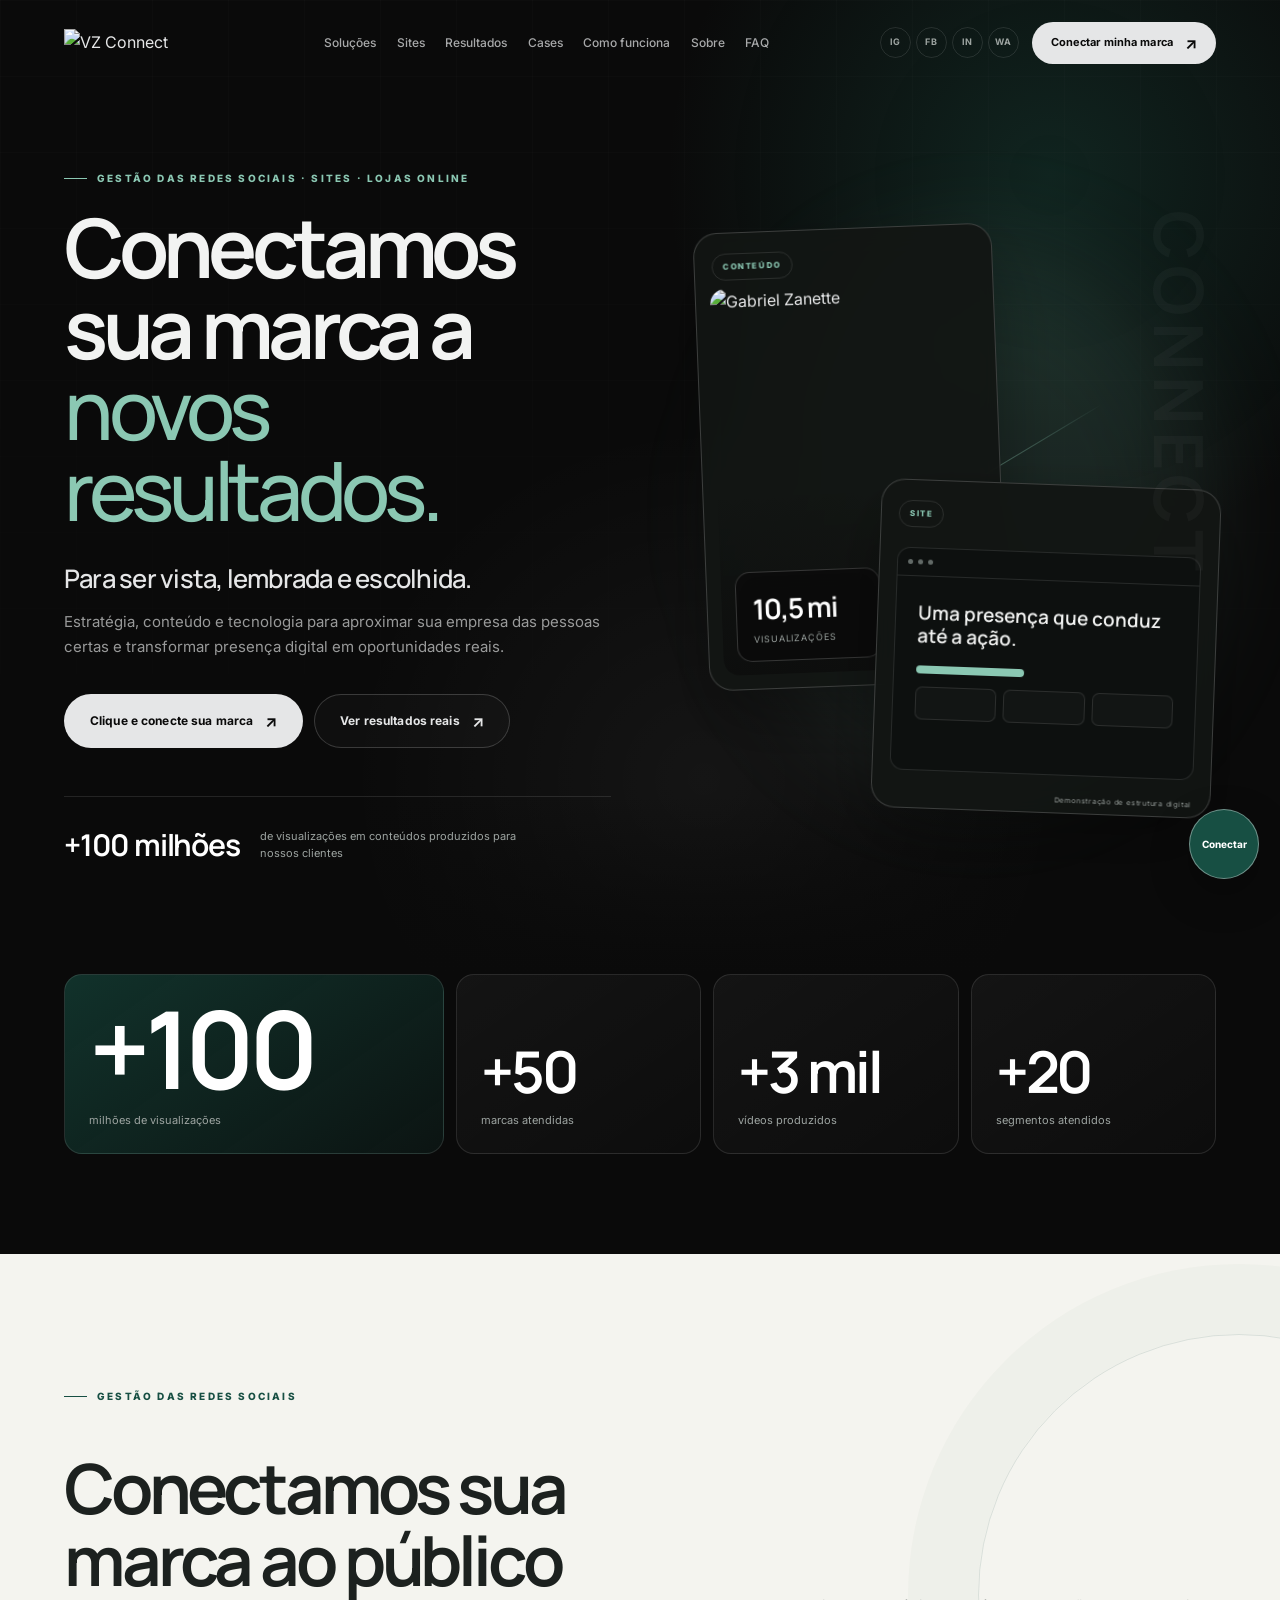
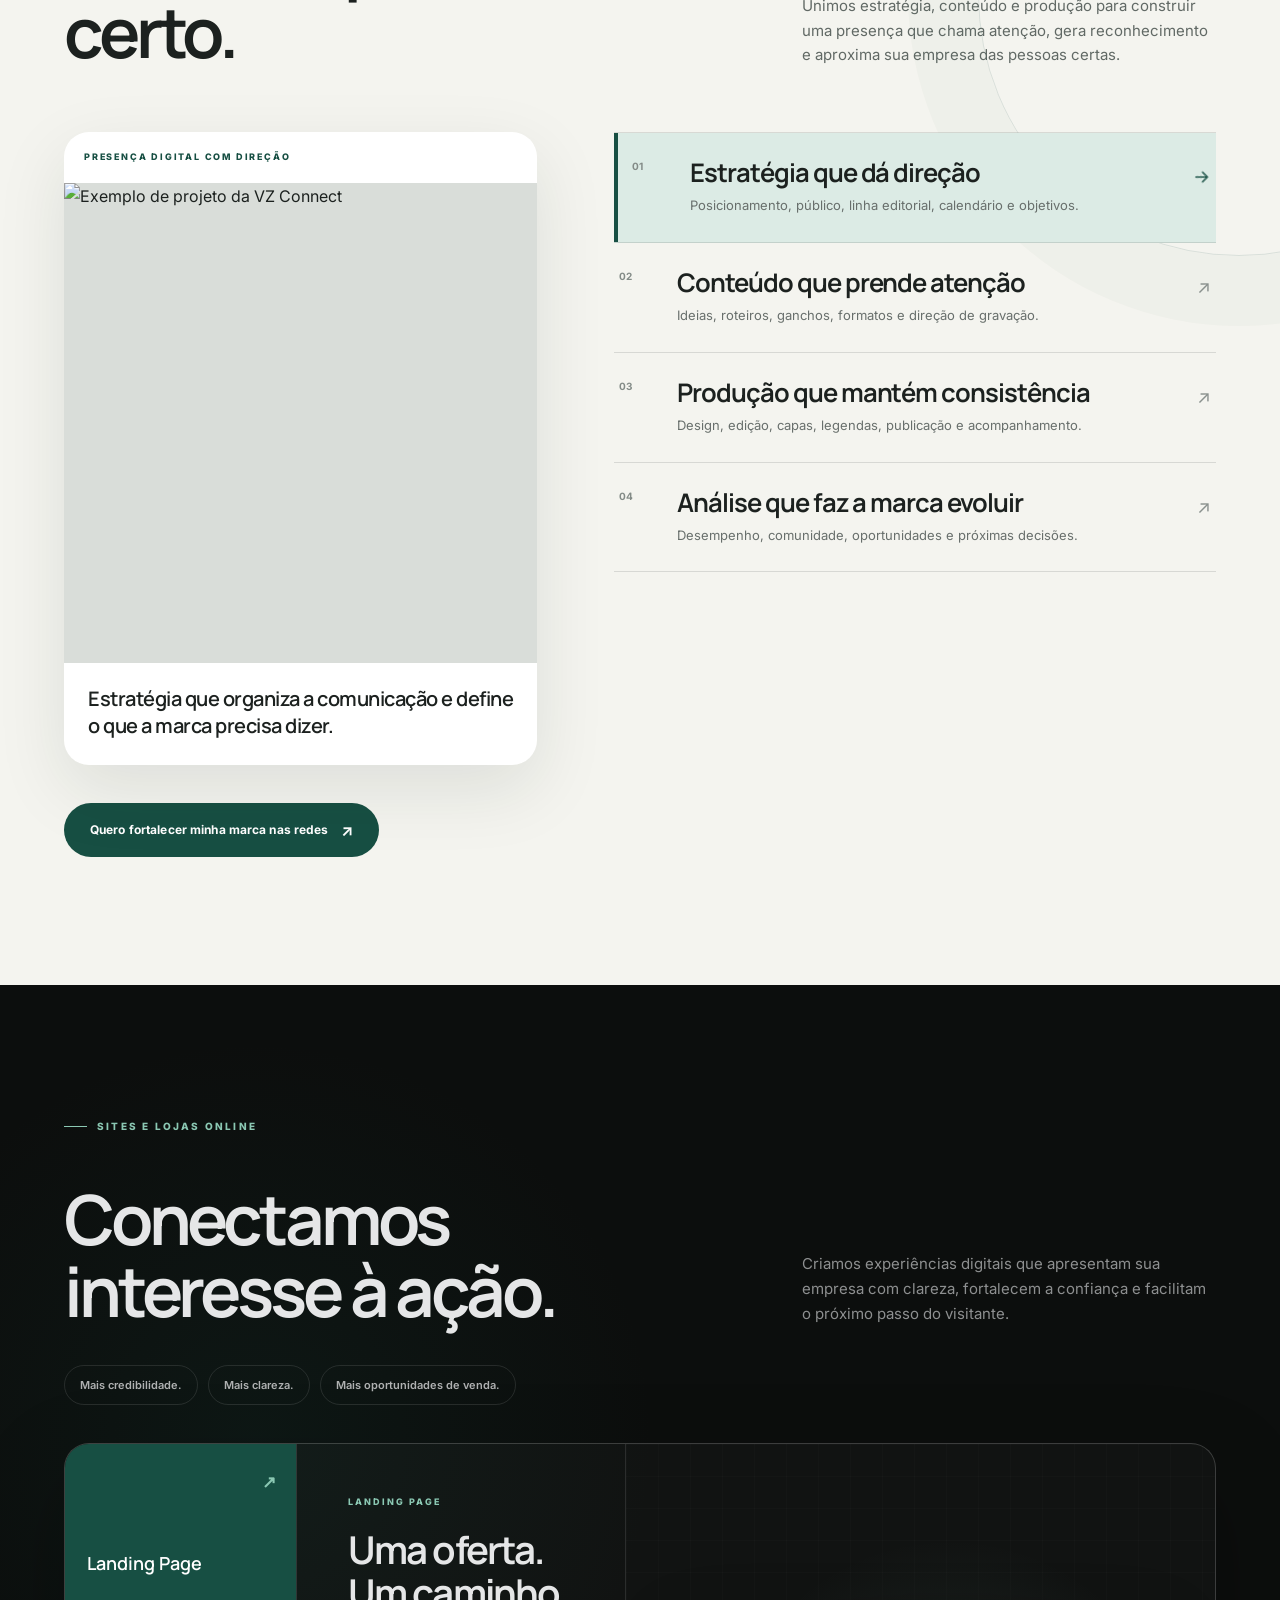
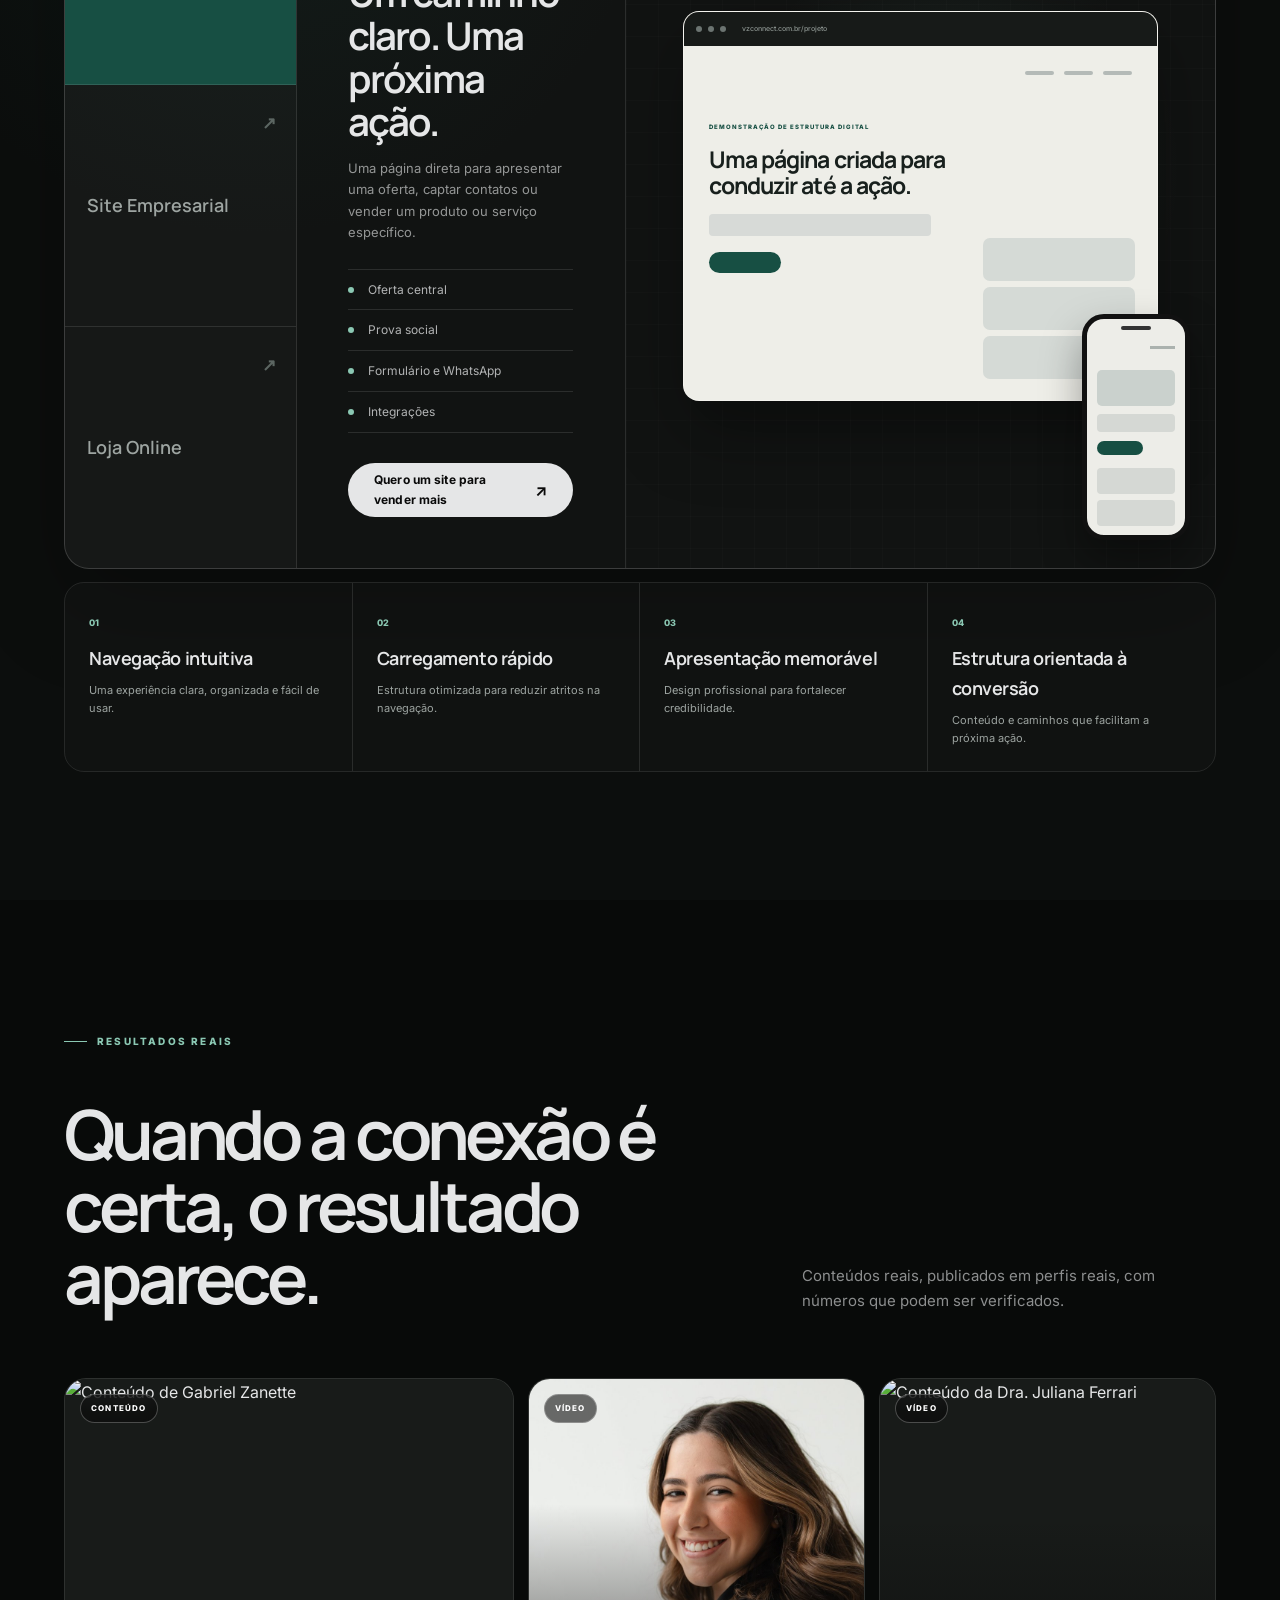
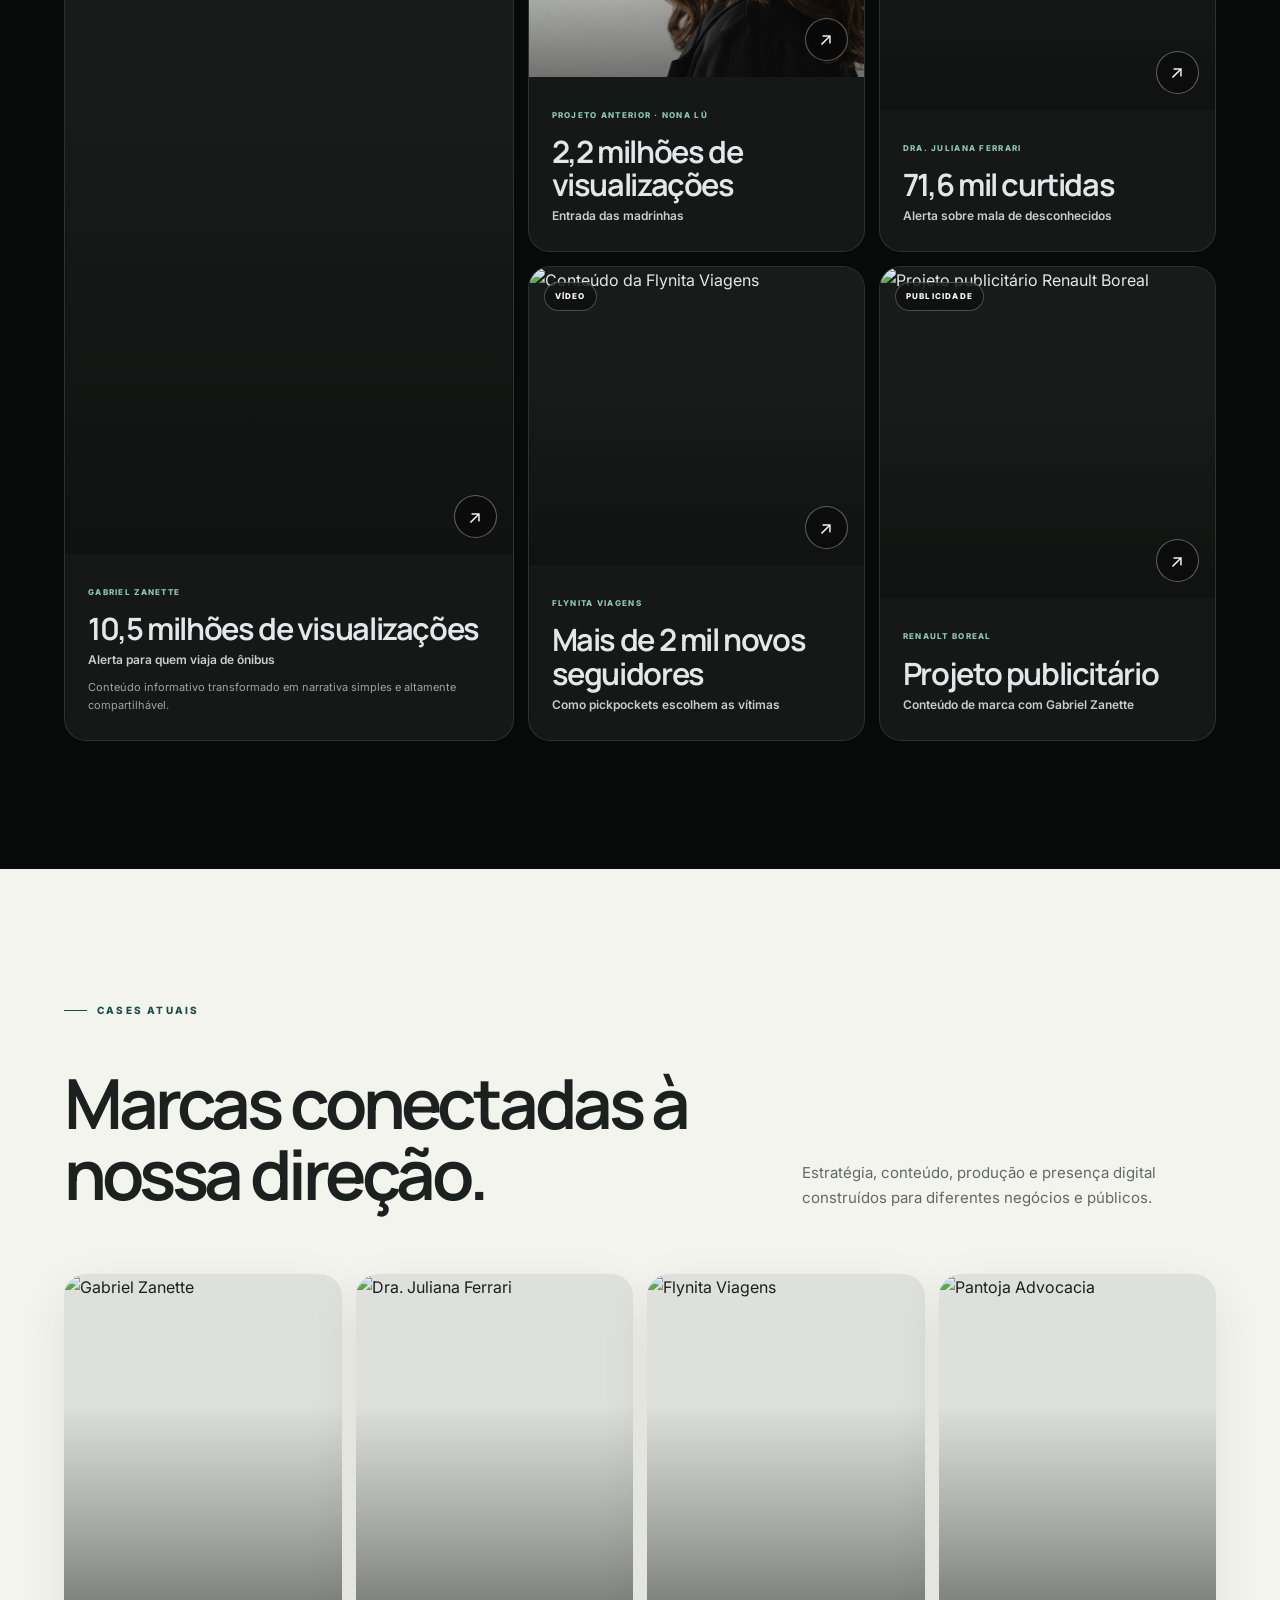
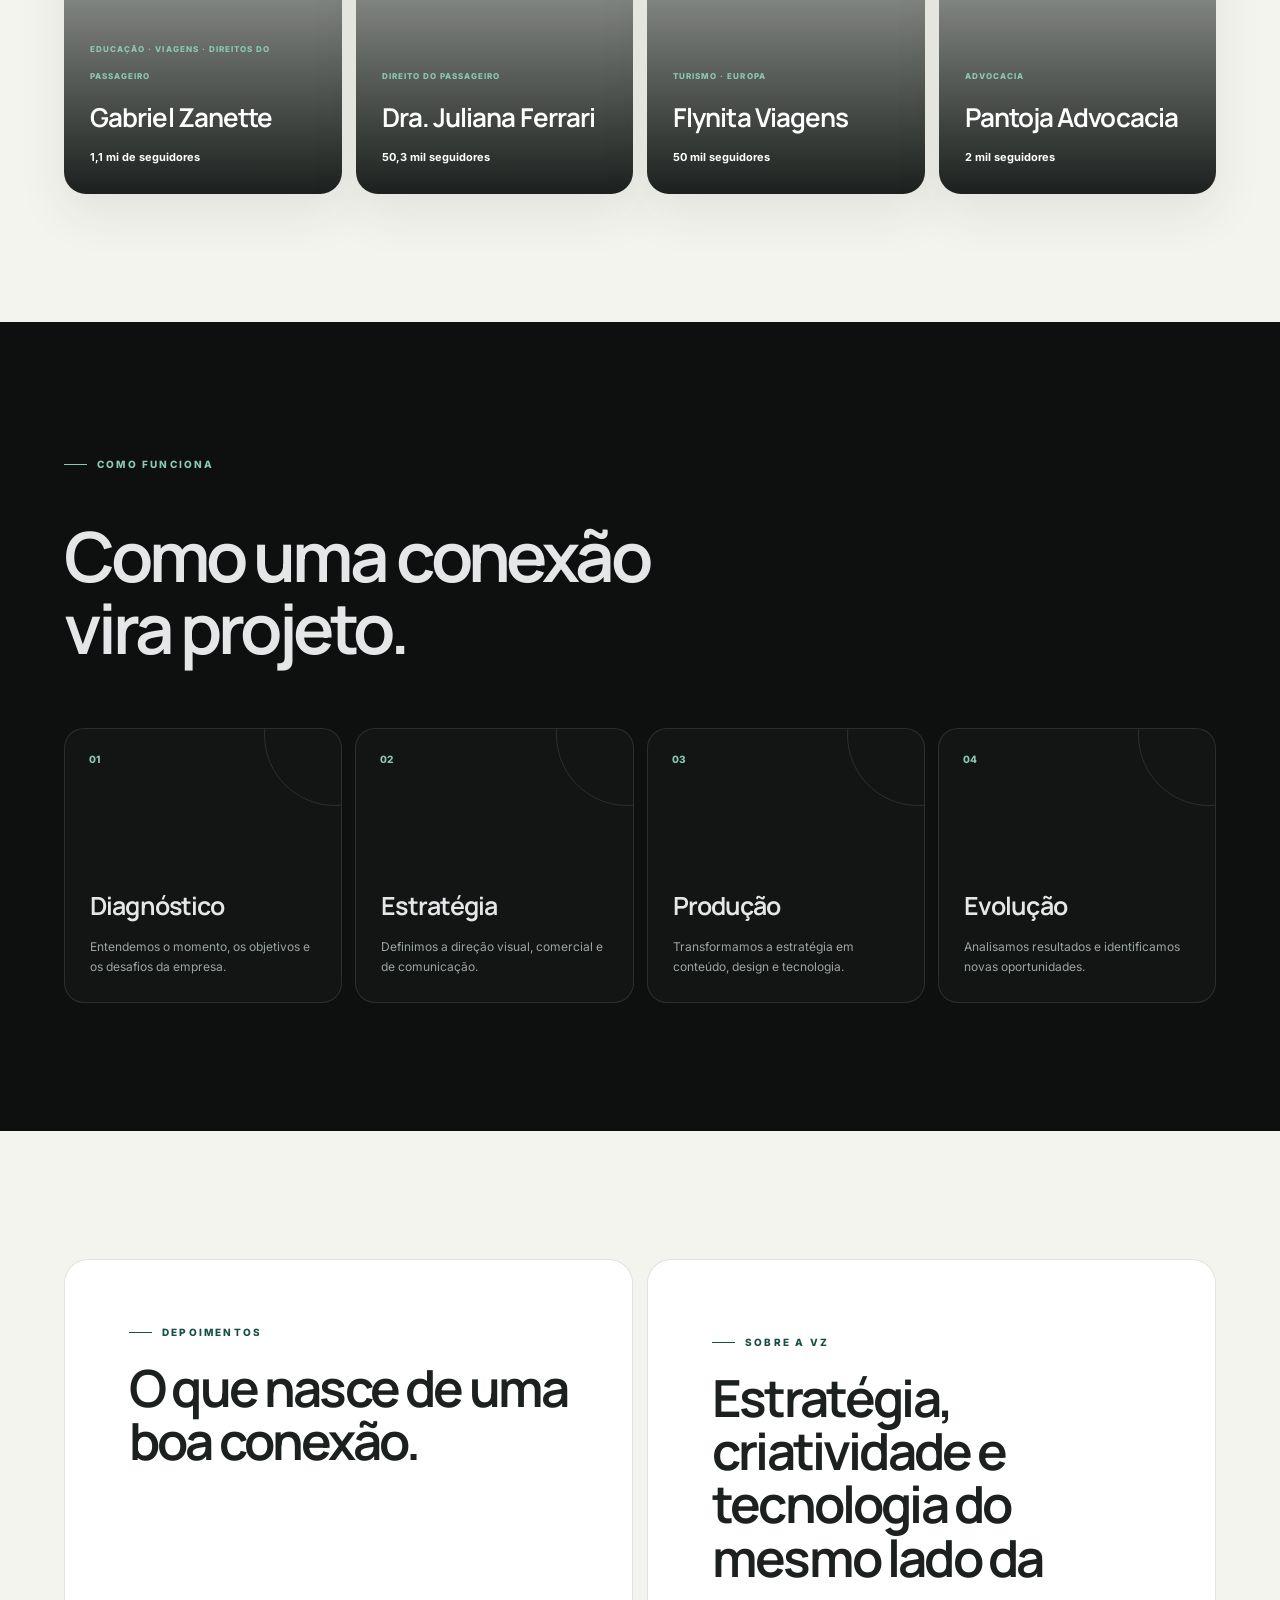
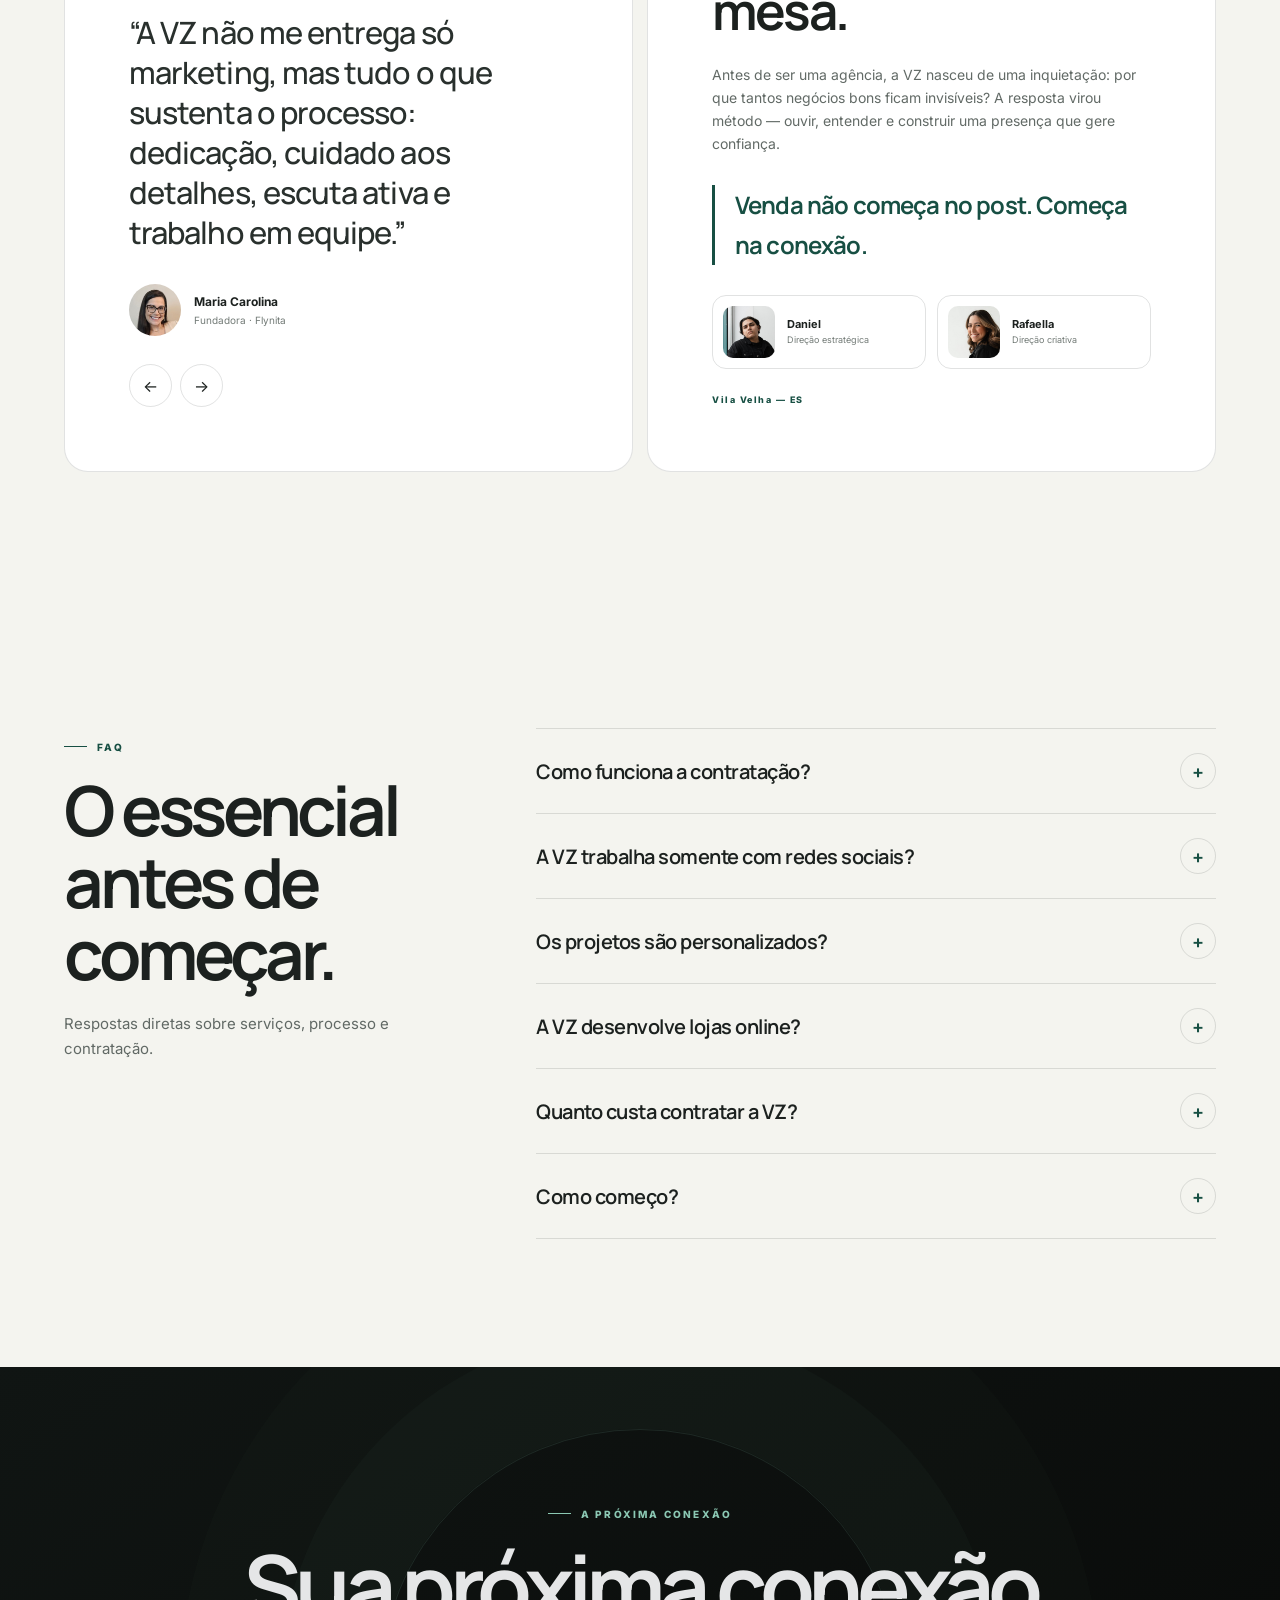
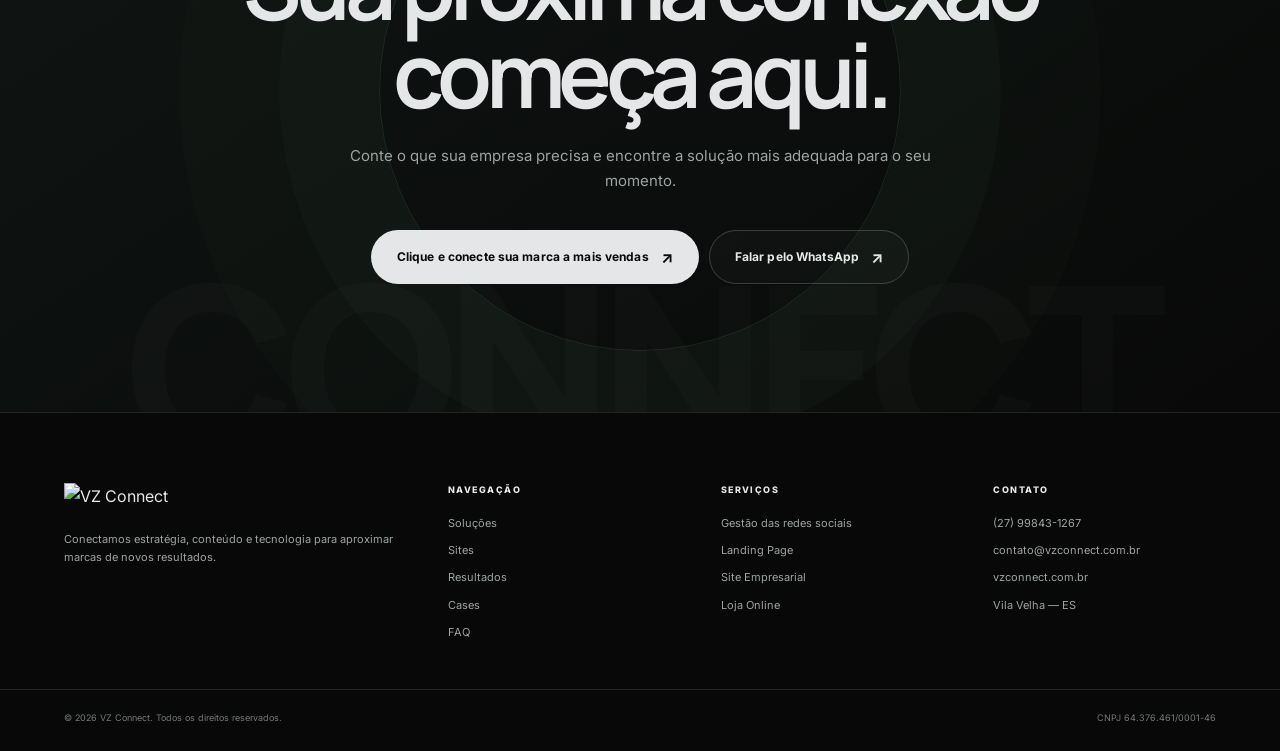
==== commit 8d57e6f5: "site novo" ====
--- a/index.html
+++ b/index.html
@@ -1,402 +1,318 @@
-<!doctype html>
+<!DOCTYPE html>
 <html lang="pt-BR">
 <head>
-  <meta charset="utf-8">
-  <meta name="viewport" content="width=device-width, initial-scale=1">
-  <meta name="theme-color" content="#0a0a0a">
-  <title>VZ Connect — Digital media, conteúdo e sites</title>
-  <meta name="description" content="Estratégia, produção de conteúdo e desenvolvimento de sites para marcas que não querem parecer genéricas.">
-  <meta property="og:title" content="VZ Connect — Digital media, conteúdo e sites">
-  <meta property="og:description" content="Estratégia, conteúdo e tecnologia com uma direção visual própria.">
+  <meta charset="UTF-8">
+  <meta name="viewport" content="width=device-width, initial-scale=1.0, viewport-fit=cover">
+  <title>VZ Connect — Gestão das redes sociais, sites e lojas online</title>
+  <meta name="description" content="Conectamos estratégia, conteúdo e tecnologia para sua marca ser vista, lembrada e escolhida. Gestão das redes sociais, sites e lojas online.">
+  <meta property="og:title" content="VZ Connect — Conectamos sua marca a novos resultados">
+  <meta property="og:description" content="Gestão das redes sociais, sites e lojas online para marcas que querem crescer com direção.">
   <meta property="og:type" content="website">
-  <link rel="icon" href="img/vz-symbol.svg" type="image/svg+xml">
+  <meta property="og:url" content="https://vzconnect.com.br/">
+  <meta name="theme-color" content="#0A0A0A">
+  <link rel="icon" type="image/svg+xml" href="img/vz-symbol.svg">
   <link rel="preconnect" href="https://fonts.googleapis.com">
   <link rel="preconnect" href="https://fonts.gstatic.com" crossorigin>
-  <link href="https://fonts.googleapis.com/css2?family=Instrument+Serif:ital@0;1&family=Manrope:wght@400;500;600;700&display=swap" rel="stylesheet">
+  <link href="https://fonts.googleapis.com/css2?family=Inter:wght@400;500;600;700&family=Manrope:wght@500;600;700;800&display=swap" rel="stylesheet">
   <link rel="stylesheet" href="style.css">
 </head>
 <body>
-  <a class="skip-link" href="#conteudo">Pular para o conteúdo</a>
-
-  <nav class="nav" aria-label="Navegação principal">
-    <div class="nav__inner">
-      <a class="brand" href="#top" aria-label="VZ Connect — início">
-        <img src="img/vz-symbol.svg" alt="" aria-hidden="true">
-        <span>VZ CONNECT</span>
+  <a class="skip-link" href="#conteudo">Ir para o conteúdo</a>
+
+  <div class="loader" id="loader" aria-hidden="true">
+    <img src="img/vz-logo-horizontal-white.png" alt="">
+    <span></span>
+  </div>
+
+  <header class="topbar" id="topbar">
+    <div class="shell topbar__inner">
+      <a class="brand" href="#inicio" aria-label="VZ Connect — início">
+        <img src="img/vz-logo-horizontal-white.png" alt="VZ Connect">
       </a>
 
-      <div class="nav__links" id="nav-links">
-        <a href="#servicos">Serviços</a>
+      <nav class="nav" aria-label="Navegação principal">
+        <a href="#solucoes">Soluções</a>
         <a href="#sites">Sites</a>
-        <a href="#conteudos">Conteúdo</a>
+        <a href="#resultados">Resultados</a>
+        <a href="#cases">Cases</a>
+        <a href="#processo">Como funciona</a>
         <a href="#sobre">Sobre</a>
-      </div>
-
-      <a class="button button--dark nav__cta" href="formulario/" target="_blank" rel="noopener">
-        Começar projeto <span aria-hidden="true">↗</span>
-      </a>
-
-      <button class="nav__toggle" type="button" aria-label="Abrir menu" aria-expanded="false" aria-controls="nav-links">
-        <span></span><span></span>
-      </button>
+        <a href="#faq">FAQ</a>
+      </nav>
+
+      <div class="topbar__actions">
+        <div class="socials" aria-label="Redes sociais">
+          <a href="https://www.instagram.com/vz.connect/" target="_blank" rel="noopener" aria-label="Instagram">IG</a>
+          <a href="https://www.facebook.com/Vze.connect/" target="_blank" rel="noopener" aria-label="Facebook">FB</a>
+          <a href="https://www.linkedin.com/company/vz-connect/about/?viewAsMember=true" target="_blank" rel="noopener" aria-label="LinkedIn">IN</a>
+          <a href="https://wa.me/5527998431267" target="_blank" rel="noopener" aria-label="WhatsApp">WA</a>
+        </div>
+        <a class="button button--small button--light" href="formulario-leads-vz-connect.html">Conectar minha marca</a>
+        <button class="menu-button" id="menuButton" type="button" aria-label="Abrir menu" aria-expanded="false" aria-controls="mobileMenu"><span></span><span></span></button>
+      </div>
     </div>
-  </nav>
+  </header>
+
+  <div class="mobile-menu" id="mobileMenu" hidden>
+    <nav>
+      <a href="#solucoes">Soluções</a>
+      <a href="#sites">Sites</a>
+      <a href="#resultados">Resultados</a>
+      <a href="#cases">Cases</a>
+      <a href="#processo">Como funciona</a>
+      <a href="#sobre">Sobre</a>
+      <a href="#faq">FAQ</a>
+    </nav>
+    <a class="button button--light" href="formulario-leads-vz-connect.html">Conectar minha marca</a>
+    <p>(27) 99843-1267 · Vila Velha — ES</p>
+  </div>
 
   <main id="conteudo">
-    <header class="hero" id="top">
-      <div class="hero__wash" aria-hidden="true"></div>
-      <div class="grain" aria-hidden="true"></div>
-      <div class="shell hero__inner">
-        <div class="hero__kicker reveal">Digital media studio · Vila Velha / Brasil</div>
-        <h1 class="hero__title reveal">
-          Sua marca não precisa<br>
-          <em>parecer com todas.</em>
-        </h1>
-        <p class="hero__intro reveal">Estratégia, conteúdo e desenvolvimento de sites com uma direção visual própria — sem fórmulas prontas, sem estética genérica.</p>
-
-        <div class="hero__scene reveal" aria-label="Composição com um site exibido em um desktop e conteúdo para celular">
-          <div class="hero__word" aria-hidden="true">CONNECT</div>
-
-          <div class="desktop">
-            <div class="desktop__camera"></div>
-            <div class="desktop__screen">
-              <div class="mini-site mini-site--travel">
-                <div class="mini-site__nav">
-                  <strong>flynita.</strong>
-                  <span>destinos&nbsp;&nbsp; experiências&nbsp;&nbsp; sobre</span>
-                  <b>planeje sua viagem</b>
-                </div>
-                <div class="mini-site__body">
-                  <div class="mini-site__copy">
-                    <small>VIAGENS COM CURADORIA</small>
-                    <h2>O mundo fica maior quando a viagem tem propósito.</h2>
-                    <p>Roteiros autorais, atendimento próximo e experiências que começam antes do embarque.</p>
-                    <button type="button" tabindex="-1">Descobrir destinos ↗</button>
-                  </div>
-                  <div class="mini-site__portrait">
-                    <img src="img/capa-flynita-pickpockets.jpg" alt="" aria-hidden="true">
-                    <span>EUROPA<br>2026</span>
-                  </div>
-                </div>
+    <section class="hero dark" id="inicio">
+      <div class="hero__grid shell">
+        <div class="hero__copy reveal">
+          <p class="eyebrow eyebrow--dark">GESTÃO DAS REDES SOCIAIS · SITES · LOJAS ONLINE</p>
+          <h1>Conectamos sua marca a <em>novos resultados.</em></h1>
+          <p class="hero__belonging">Para ser vista, lembrada e escolhida.</p>
+          <p class="hero__lead">Estratégia, conteúdo e tecnologia para aproximar sua empresa das pessoas certas e transformar presença digital em oportunidades reais.</p>
+          <div class="hero__buttons">
+            <a class="button button--light" href="formulario-leads-vz-connect.html">Clique e conecte sua marca</a>
+            <a class="button button--ghost" href="#resultados">Ver resultados reais</a>
+          </div>
+          <div class="hero__proof">
+            <strong>+100 milhões</strong>
+            <span>de visualizações em conteúdos produzidos para nossos clientes</span>
+          </div>
+        </div>
+
+        <div class="hero__visual reveal" aria-label="Demonstração visual de conteúdo e sites">
+          <div class="visual-frame visual-frame--content">
+            <span class="visual-label">CONTEÚDO</span>
+            <div class="visual-person"><img src="img/face-gabriel-zanette.jpg" alt="Gabriel Zanette"></div>
+            <div class="visual-metric"><strong>10,5 mi</strong><span>visualizações</span></div>
+          </div>
+          <div class="visual-frame visual-frame--site">
+            <span class="visual-label">SITE</span>
+            <div class="mini-browser">
+              <div class="mini-browser__bar"><i></i><i></i><i></i></div>
+              <div class="mini-browser__hero"><b>Uma presença que conduz até a ação.</b><span></span></div>
+              <div class="mini-browser__grid"><i></i><i></i><i></i></div>
+            </div>
+            <small>Demonstração de estrutura digital</small>
+          </div>
+          <div class="visual-line" aria-hidden="true"></div>
+          <div class="visual-word" aria-hidden="true">CONNECT</div>
+        </div>
+      </div>
+    </section>
+
+    <section class="authority dark" aria-label="Resultados da VZ Connect">
+      <div class="shell authority__grid reveal">
+        <div class="authority__main"><strong>+100</strong><span>milhões de visualizações</span></div>
+        <div class="authority__item"><strong>+50</strong><span>marcas atendidas</span></div>
+        <div class="authority__item"><strong>+3 mil</strong><span>vídeos produzidos</span></div>
+        <div class="authority__item"><strong>+20</strong><span>segmentos atendidos</span></div>
+      </div>
+    </section>
+
+    <section class="social-service light" id="solucoes">
+      <div class="shell">
+        <div class="section-heading reveal">
+          <p class="eyebrow">GESTÃO DAS REDES SOCIAIS</p>
+          <h2>Conectamos sua marca ao público certo.</h2>
+          <p>Unimos estratégia, conteúdo e produção para construir uma presença que chama atenção, gera reconhecimento e aproxima sua empresa das pessoas certas.</p>
+        </div>
+
+        <div class="service-layout">
+          <div class="service-stage reveal">
+            <div class="service-stage__tag">PRESENÇA DIGITAL COM DIREÇÃO</div>
+            <div class="service-stage__image"><img id="serviceImage" src="img/face-juliana-ferrari.jpg" alt="Exemplo de projeto da VZ Connect"></div>
+            <div class="service-stage__caption" id="serviceCaption">Estratégia que organiza a comunicação e define o que a marca precisa dizer.</div>
+          </div>
+
+          <div class="service-steps reveal" id="serviceSteps">
+            <button class="service-step active" data-image="img/face-juliana-ferrari.jpg" data-caption="Estratégia que organiza a comunicação e define o que a marca precisa dizer.">
+              <span>01</span><div><strong>Estratégia que dá direção</strong><p>Posicionamento, público, linha editorial, calendário e objetivos.</p></div>
+            </button>
+            <button class="service-step" data-image="img/face-flynita-viagens.jpg" data-caption="Conteúdo pensado para ser entendido, assistido e compartilhado.">
+              <span>02</span><div><strong>Conteúdo que prende atenção</strong><p>Ideias, roteiros, ganchos, formatos e direção de gravação.</p></div>
+            </button>
+            <button class="service-step" data-image="img/face-gabriel-zanette.jpg" data-caption="Produção consistente para transformar planejamento em presença real.">
+              <span>03</span><div><strong>Produção que mantém consistência</strong><p>Design, edição, capas, legendas, publicação e acompanhamento.</p></div>
+            </button>
+            <button class="service-step" data-image="img/face-pantoja-advocacia.jpg" data-caption="Análise para entender o que funciona e orientar o próximo ciclo.">
+              <span>04</span><div><strong>Análise que faz a marca evoluir</strong><p>Desempenho, comunidade, oportunidades e próximas decisões.</p></div>
+            </button>
+          </div>
+        </div>
+
+        <a class="button button--green reveal" href="formulario-leads-vz-connect.html">Quero fortalecer minha marca nas redes</a>
+      </div>
+    </section>
+
+    <section class="sites dark" id="sites">
+      <div class="shell">
+        <div class="section-heading section-heading--dark reveal">
+          <p class="eyebrow eyebrow--dark">SITES E LOJAS ONLINE</p>
+          <h2>Conectamos interesse à ação.</h2>
+          <p>Criamos experiências digitais que apresentam sua empresa com clareza, fortalecem a confiança e facilitam o próximo passo do visitante.</p>
+        </div>
+
+        <div class="sites__intro reveal">
+          <strong>Mais credibilidade.</strong><strong>Mais clareza.</strong><strong>Mais oportunidades de venda.</strong>
+        </div>
+
+        <div class="site-builder reveal">
+          <div class="site-tabs" role="tablist" aria-label="Tipos de projeto">
+            <button class="site-tab active" data-site="landing" role="tab" aria-selected="true">Landing Page</button>
+            <button class="site-tab" data-site="empresa" role="tab" aria-selected="false">Site Empresarial</button>
+            <button class="site-tab" data-site="loja" role="tab" aria-selected="false">Loja Online</button>
+          </div>
+
+          <div class="site-info">
+            <p class="site-info__type" id="siteType">LANDING PAGE</p>
+            <h3 id="siteTitle">Uma oferta. Um caminho claro. Uma próxima ação.</h3>
+            <p id="siteText">Uma página direta para apresentar uma oferta, captar contatos ou vender um produto ou serviço específico.</p>
+            <ul id="siteFeatures"><li>Oferta central</li><li>Prova social</li><li>Formulário e WhatsApp</li><li>Integrações</li></ul>
+            <a class="button button--light" href="formulario-leads-vz-connect.html">Quero um site para vender mais</a>
+          </div>
+
+          <div class="site-preview" id="sitePreview" aria-label="Demonstração de estrutura digital">
+            <div class="site-preview__desktop">
+              <div class="browser-bar"><span></span><span></span><span></span><b>vzconnect.com.br/projeto</b></div>
+              <div class="screen screen--landing" id="siteScreen">
+                <div class="screen-nav"><i></i><i></i><i></i></div>
+                <div class="screen-copy"><small>DEMONSTRAÇÃO DE ESTRUTURA DIGITAL</small><strong>Uma página criada para conduzir até a ação.</strong><span></span><button></button></div>
+                <div class="screen-card"><i></i><i></i><i></i></div>
               </div>
             </div>
-            <div class="desktop__chin">
-              <img src="img/vz-symbol.svg" alt="" aria-hidden="true">
-            </div>
-            <div class="desktop__stand"></div>
-            <div class="desktop__base"></div>
-          </div>
-
-          <div class="phone">
-            <div class="phone__speaker"></div>
-            <img src="img/capa-gabriel-onibus.jpg" alt="Frame de conteúdo vertical produzido para Gabriel Zanette">
-            <div class="phone__hud">
-              <span>Conteúdo orgânico</span>
-              <strong>10,5 mi</strong>
-              <small>visualizações</small>
-            </div>
-          </div>
-
-          <span class="scene-tag scene-tag--sites">Sites</span>
-          <span class="scene-tag scene-tag--content">Conteúdo</span>
-          <span class="scene-note">Uma direção.<br>Duas frentes.</span>
-        </div>
-
-        <div class="hero__bottom reveal">
-          <a class="round-link" href="#servicos" aria-label="Conhecer os serviços"><span>↓</span></a>
-          <p>Construímos presença digital para marcas que querem ser reconhecidas antes mesmo de serem explicadas.</p>
-          <div class="hero__proof"><strong>+100 mi</strong><span>de visualizações<br>em conteúdos produzidos</span></div>
-        </div>
-      </div>
-    </header>
-
-    <section class="ticker" aria-label="Áreas de atuação">
-      <div class="ticker__track">
-        <span>ESTRATÉGIA</span><i>✦</i><span>CONTEÚDO</span><i>✦</i><span>SITES</span><i>✦</i><span>PRODUÇÃO</span><i>✦</i><span>POSICIONAMENTO</span><i>✦</i>
-        <span>ESTRATÉGIA</span><i>✦</i><span>CONTEÚDO</span><i>✦</i><span>SITES</span><i>✦</i><span>PRODUÇÃO</span><i>✦</i><span>POSICIONAMENTO</span><i>✦</i>
-      </div>
-    </section>
-
-    <section class="manifesto section" id="servicos">
-      <div class="shell">
-        <div class="section-label reveal"><span>01</span> O que fazemos</div>
-        <div class="manifesto__grid">
-          <h2 class="display reveal">Não é só postar.<br>Não é só programar.<br><em>É construir percepção.</em></h2>
-          <div class="manifesto__copy reveal">
-            <p class="lead">A VZ conecta comunicação, direção criativa e tecnologia para a marca funcionar como um sistema — não como peças soltas.</p>
-            <p>O conteúdo chama atenção. O posicionamento cria sentido. O site organiza a decisão. Quando essas frentes conversam, a marca deixa de parecer improvisada.</p>
-          </div>
-        </div>
-
-        <div class="services reveal">
-          <article class="service service--coral">
-            <span class="service__number">01</span>
-            <div>
-              <h3>Gestão das redes</h3>
-              <p>Planejamento, direção criativa, calendário, produção e acompanhamento para marcas em diferentes momentos.</p>
-            </div>
-            <ul>
-              <li>Linha Start</li>
-              <li>Linha Premium</li>
-              <li>Posicionamento</li>
-            </ul>
-            <a href="https://wa.me/5527998431267?text=Ol%C3%A1!%20Quero%20saber%20mais%20sobre%20gest%C3%A3o%20de%20redes%20sociais." target="_blank" rel="noopener">Conversar sobre gestão ↗</a>
-          </article>
-
-          <article class="service service--blue">
-            <span class="service__number">02</span>
-            <div>
-              <h3>Conteúdo e produção</h3>
-              <p>Ideias que cabem na linguagem da marca e ganham forma em vídeos, campanhas, roteiros e peças digitais.</p>
-            </div>
-            <ul>
-              <li>Produção audiovisual</li>
-              <li>Roteiro e direção</li>
-              <li>Conteúdo orgânico</li>
-            </ul>
-            <a href="#conteudos">Ver conteúdos ↗</a>
-          </article>
-
-          <article class="service service--ink">
-            <span class="service__number">03</span>
-            <div>
-              <h3>Sites e experiências</h3>
-              <p>Landing pages, sites empresariais e lojas online construídos para apresentar, conduzir e converter.</p>
-            </div>
-            <ul>
-              <li>Landing pages</li>
-              <li>Sites empresariais</li>
-              <li>Lojas online</li>
-            </ul>
-            <a href="#sites">Ver projetos de site ↗</a>
-          </article>
-        </div>
-      </div>
-    </section>
-
-    <section class="web-projects section section--dark" id="sites">
-      <div class="shell">
-        <div class="section-label section-label--light reveal"><span>02</span> Desenvolvimento de sites</div>
-        <div class="web-projects__head">
-          <h2 class="display display--light reveal">Sites que parecem<br><em>da marca — não do template.</em></h2>
-          <p class="lead lead--light reveal">Antes de desenvolver, organizamos narrativa, hierarquia e direção visual. Você aprova o preview e só então o projeto vai para implementação.</p>
-        </div>
-
-        <div class="project-lab reveal">
-          <div class="project-lab__meta">
-            <span class="project-lab__counter">Projeto <b id="project-count">01</b> / 03</span>
-            <h3 id="project-title">Flynita Viagens</h3>
-            <p id="project-description">Site de turismo com linguagem editorial, jornadas organizadas e foco em atendimento personalizado.</p>
-            <div class="project-lab__tags" id="project-tags">
-              <span>Direção visual</span><span>UX</span><span>Desenvolvimento</span>
-            </div>
-            <div class="project-lab__controls" aria-label="Selecionar projeto">
-              <button class="project-dot is-active" type="button" data-project="0" aria-label="Projeto Flynita Viagens">01</button>
-              <button class="project-dot" type="button" data-project="1" aria-label="Projeto Juliana Ferrari">02</button>
-              <button class="project-dot" type="button" data-project="2" aria-label="Projeto Gabriel Zanette">03</button>
-            </div>
-          </div>
-
-          <div class="workstation">
-            <div class="workstation__glow"></div>
-            <div class="monitor">
-              <div class="monitor__cam"></div>
-              <div class="monitor__screen">
-                <div class="project-screen project-screen--travel is-active" data-screen="0">
-                  <div class="ps-nav"><strong>flynita.</strong><span>Destinos &nbsp; Grupos &nbsp; Sobre</span><b>Fale com a gente</b></div>
-                  <div class="ps-grid">
-                    <div class="ps-copy"><small>EXPERIÊNCIAS EM GRUPO</small><h4>Viajar muda o lugar.<br>Algumas viagens<br>mudam você.</h4><p>Roteiros especiais para conhecer o mundo com segurança, cuidado e companhia.</p><i>Explorar roteiros ↗</i></div>
-                    <div class="ps-photo"><img src="img/capa-flynita-pickpockets.jpg" alt="Mockup do projeto Flynita Viagens"><span>PARIS<br>ROMA<br>LONDRES</span></div>
-                  </div>
-                </div>
-
-                <div class="project-screen project-screen--legal" data-screen="1">
-                  <div class="ps-nav"><strong>JULIANA FERRARI</strong><span>Atuação &nbsp; Conteúdos &nbsp; Contato</span><b>Falar com a equipe</b></div>
-                  <div class="ps-grid">
-                    <div class="ps-copy"><small>DIREITO DO PASSAGEIRO</small><h4>Informação clara<br>para quem precisa<br>seguir viagem.</h4><p>Orientação jurídica acessível, conteúdo prático e atendimento humanizado.</p><i>Conheça seus direitos ↗</i></div>
-                    <div class="ps-photo"><img loading="lazy" src="img/case-juliana-ferrari.jpg" alt="Mockup do projeto Juliana Ferrari"><span>VOO<br>ATRASADO?</span></div>
-                  </div>
-                </div>
-
-                <div class="project-screen project-screen--creator" data-screen="2">
-                  <div class="ps-nav"><strong>GABRIEL ZANETTE</strong><span>Direitos &nbsp; Viagens &nbsp; Projetos</span><b>Entre em contato</b></div>
-                  <div class="ps-grid">
-                    <div class="ps-copy"><small>CONTEÚDO QUE ORIENTA</small><h4>Viajar bem também<br>é saber os seus<br>direitos.</h4><p>Uma plataforma para organizar autoridade, conteúdos e oportunidades de parceria.</p><i>Ver conteúdos ↗</i></div>
-                    <div class="ps-photo"><img loading="lazy" src="img/case-gabriel-zanette.jpg" alt="Mockup do projeto Gabriel Zanette"><span>1,1 MI<br>SEGUIDORES</span></div>
-                  </div>
-                </div>
-              </div>
-              <div class="monitor__chin"><img src="img/vz-symbol.svg" alt="" aria-hidden="true"></div>
-              <div class="monitor__stand"></div>
-              <div class="monitor__base"></div>
-            </div>
-          </div>
-        </div>
-
-        <div class="site-types reveal">
-          <article><span>01</span><h3>Landing page</h3><p>Uma página com foco claro, narrativa objetiva e uma ação principal.</p></article>
-          <article><span>02</span><h3>Site empresarial</h3><p>A presença oficial da empresa, com serviços, história, provas e contato.</p></article>
-          <article><span>03</span><h3>Loja online</h3><p>Produtos, categorias e jornada de compra organizados para reduzir atrito.</p></article>
-        </div>
-      </div>
-    </section>
-
-    <section class="content-work section" id="conteudos">
-      <div class="shell">
-        <div class="section-label reveal"><span>03</span> Conteúdo e resultados</div>
-        <div class="content-work__head">
-          <h2 class="display reveal">Conteúdo que faz<br>as pessoas <em>pararem.</em></h2>
-          <div class="content-work__note reveal"><strong>+3 mil</strong><span>vídeos produzidos<br>em mais de 20 nichos</span></div>
-        </div>
-
-        <div class="reel-wall reveal">
-          <button class="reel-card reel-card--large" type="button" data-video="vds/video5.mp4" data-title="Gabriel Zanette — 10,5 milhões de visualizações">
-            <img src="img/capa-gabriel-onibus.jpg" alt="Conteúdo produzido para Gabriel Zanette">
-            <span class="reel-card__tag">Conteúdo orgânico</span>
-            <div class="reel-card__info"><strong>10,5 milhões</strong><span>de visualizações</span></div>
-            <i>▶</i>
-          </button>
-
-          <button class="reel-card reel-card--tilt-left" type="button" data-video="vds/video4.mp4" data-title="Cerimonial Nona Lú — 2,2 milhões de visualizações">
-            <img loading="lazy" src="img/capa-nonalu-madrinhas.jpg" alt="Conteúdo produzido para Cerimonial Nona Lú">
-            <span class="reel-card__tag">Entretenimento</span>
-            <div class="reel-card__info"><strong>2,2 milhões</strong><span>de visualizações</span></div>
-            <i>▶</i>
-          </button>
-
-          <button class="reel-card reel-card--tilt-right" type="button" data-video="vds/video2.mp4" data-title="Juliana Ferrari — conteúdo jurídico">
-            <img loading="lazy" src="img/capa-juliana-mala.jpg" alt="Conteúdo produzido para Juliana Ferrari">
-            <span class="reel-card__tag">Conteúdo jurídico</span>
-            <div class="reel-card__info"><strong>71,6 mil</strong><span>curtidas</span></div>
-            <i>▶</i>
-          </button>
-
-          <button class="reel-card reel-card--small" type="button" data-video="vds/video3.mp4" data-title="Flynita Viagens — conteúdo educativo">
-            <img src="img/capa-flynita-pickpockets.jpg" alt="Conteúdo produzido para Flynita Viagens">
-            <span class="reel-card__tag">Conteúdo educativo</span>
-            <div class="reel-card__info"><strong>+2 mil</strong><span>novos seguidores</span></div>
-            <i>▶</i>
-          </button>
-        </div>
-
-        <div class="metrics reveal">
-          <div><strong>+100 mi</strong><span>visualizações em conteúdos produzidos</span></div>
-          <div><strong>+50</strong><span>marcas atendidas</span></div>
-          <div><strong>+20</strong><span>nichos de mercado</span></div>
-          <a href="https://www.instagram.com/vz.connect/" target="_blank" rel="noopener">Ver mais no Instagram ↗</a>
-        </div>
-      </div>
-    </section>
-
-    <section class="process section section--blue" id="processo">
-      <div class="shell">
-        <div class="section-label section-label--light reveal"><span>04</span> Processo</div>
-        <div class="process__grid">
-          <h2 class="display display--light reveal">Sem caixa-preta.<br><em>Você participa.</em></h2>
-          <p class="lead lead--light reveal">Do primeiro alinhamento à entrega, cada decisão tem contexto, preview e espaço para aprovação.</p>
-        </div>
-        <ol class="process__steps reveal">
-          <li><span>01</span><h3>Diagnóstico</h3><p>Entendemos o negócio, o público, o momento e o objetivo real do projeto.</p></li>
-          <li><span>02</span><h3>Direção</h3><p>Definimos narrativa, referências, linguagem visual e caminho de execução.</p></li>
-          <li><span>03</span><h3>Criação</h3><p>Produzimos o conteúdo ou o preview do site com rodadas de aprovação.</p></li>
-          <li><span>04</span><h3>Entrega e evolução</h3><p>Publicamos, testamos, acompanhamos e ajustamos a partir do que acontece.</p></li>
+            <div class="site-preview__mobile"><div class="mobile-speaker"></div><div class="mobile-screen"><i></i><b></b><span></span><button></button><em></em><em></em></div></div>
+          </div>
+        </div>
+
+        <div class="site-principles reveal">
+          <div><span>01</span><strong>Navegação intuitiva</strong><p>Uma experiência clara, organizada e fácil de usar.</p></div>
+          <div><span>02</span><strong>Carregamento rápido</strong><p>Estrutura otimizada para reduzir atritos na navegação.</p></div>
+          <div><span>03</span><strong>Apresentação memorável</strong><p>Design profissional para fortalecer credibilidade.</p></div>
+          <div><span>04</span><strong>Estrutura orientada à conversão</strong><p>Conteúdo e caminhos que facilitam a próxima ação.</p></div>
+        </div>
+      </div>
+    </section>
+
+    <section class="results dark" id="resultados">
+      <div class="shell">
+        <div class="section-heading section-heading--dark reveal">
+          <p class="eyebrow eyebrow--dark">RESULTADOS REAIS</p>
+          <h2>Quando a conexão é certa, o resultado aparece.</h2>
+          <p>Conteúdos reais, publicados em perfis reais, com números que podem ser verificados.</p>
+        </div>
+
+        <div class="results-grid reveal">
+          <a class="result-card result-card--main" href="https://www.instagram.com/p/DYUd6KnKkYW/" target="_blank" rel="noopener">
+            <div class="result-placeholder"><img src="img/face-gabriel-zanette.jpg" alt="Conteúdo de Gabriel Zanette"><span>CONTEÚDO</span><span class="result-play">↗</span></div>
+            <div class="result-body"><small>GABRIEL ZANETTE</small><strong>10,5 milhões de visualizações</strong><h3>Alerta para quem viaja de ônibus</h3><p>Conteúdo informativo transformado em narrativa simples e altamente compartilhável.</p></div>
+          </a>
+          <a class="result-card" href="https://www.instagram.com/reel/DUqsER1kbfB/" target="_blank" rel="noopener"><div class="result-placeholder"><img src="img/rafaella.jpg" alt="Conteúdo do projeto Nona Lú"><span>VÍDEO</span><span class="result-play">↗</span></div><div class="result-body"><small>PROJETO ANTERIOR · NONA LÚ</small><strong>2,2 milhões de visualizações</strong><h3>Entrada das madrinhas</h3></div></a>
+          <a class="result-card" href="https://www.instagram.com/reel/DXuqNDFJR8J/" target="_blank" rel="noopener"><div class="result-placeholder"><img src="img/face-juliana-ferrari.jpg" alt="Conteúdo da Dra. Juliana Ferrari"><span>VÍDEO</span><span class="result-play">↗</span></div><div class="result-body"><small>DRA. JULIANA FERRARI</small><strong>71,6 mil curtidas</strong><h3>Alerta sobre mala de desconhecidos</h3></div></a>
+          <a class="result-card" href="https://www.instagram.com/reel/DZirFdRhP49/" target="_blank" rel="noopener"><div class="result-placeholder"><img src="img/face-flynita-viagens.jpg" alt="Conteúdo da Flynita Viagens"><span>VÍDEO</span><span class="result-play">↗</span></div><div class="result-body"><small>FLYNITA VIAGENS</small><strong>Mais de 2 mil novos seguidores</strong><h3>Como pickpockets escolhem as vítimas</h3></div></a>
+          <a class="result-card" href="https://www.instagram.com/p/DVuQMFsDXsn/" target="_blank" rel="noopener"><div class="result-placeholder"><img src="img/face-gabriel-zanette.jpg" alt="Projeto publicitário Renault Boreal"><span>PUBLICIDADE</span><span class="result-play">↗</span></div><div class="result-body"><small>RENAULT BOREAL</small><strong>Projeto publicitário</strong><h3>Conteúdo de marca com Gabriel Zanette</h3></div></a>
+        </div>
+      </div>
+    </section>
+
+    <section class="cases light" id="cases">
+      <div class="shell">
+        <div class="section-heading reveal">
+          <p class="eyebrow">CASES ATUAIS</p>
+          <h2>Marcas conectadas à nossa direção.</h2>
+          <p>Estratégia, conteúdo, produção e presença digital construídos para diferentes negócios e públicos.</p>
+        </div>
+
+        <div class="cases-grid reveal">
+          <a class="case-card case-card--wide" href="https://www.instagram.com/gabrielzanette/" target="_blank" rel="noopener"><img src="img/face-gabriel-zanette.jpg" alt="Gabriel Zanette"><div><small>EDUCAÇÃO · VIAGENS · DIREITOS DO PASSAGEIRO</small><h3>Gabriel Zanette</h3><strong>1,1 mi de seguidores</strong><p>Estratégia, produção de conteúdo, posicionamento e gestão da presença digital.</p></div></a>
+          <a class="case-card" href="https://www.instagram.com/dra.julianacferrari/" target="_blank" rel="noopener"><img src="img/face-juliana-ferrari.jpg" alt="Dra. Juliana Ferrari"><div><small>DIREITO DO PASSAGEIRO</small><h3>Dra. Juliana Ferrari</h3><strong>50,3 mil seguidores</strong><p>Conteúdo jurídico acessível, posicionamento e produção.</p></div></a>
+          <a class="case-card" href="https://www.instagram.com/flynitaviagens/" target="_blank" rel="noopener"><img src="img/face-flynita-viagens.jpg" alt="Flynita Viagens"><div><small>TURISMO · EUROPA</small><h3>Flynita Viagens</h3><strong>50 mil seguidores</strong><p>Estratégia, comunidade, roteiros e conteúdo de viagem.</p></div></a>
+          <a class="case-card case-card--wide" href="https://www.instagram.com/pantojaadvocacia/" target="_blank" rel="noopener"><img src="img/face-pantoja-advocacia.jpg" alt="Pantoja Advocacia"><div><small>ADVOCACIA</small><h3>Pantoja Advocacia</h3><strong>2 mil seguidores</strong><p>Posicionamento institucional, conteúdo informativo e gestão.</p></div></a>
+        </div>
+      </div>
+    </section>
+
+    <section class="process dark" id="processo">
+      <div class="shell">
+        <div class="section-heading section-heading--dark reveal"><p class="eyebrow eyebrow--dark">COMO FUNCIONA</p><h2>Como uma conexão vira projeto.</h2></div>
+        <ol class="process-line reveal">
+          <li><span>01</span><strong>Diagnóstico</strong><p>Entendemos o momento, os objetivos e os desafios da empresa.</p></li>
+          <li><span>02</span><strong>Estratégia</strong><p>Definimos a direção visual, comercial e de comunicação.</p></li>
+          <li><span>03</span><strong>Produção</strong><p>Transformamos a estratégia em conteúdo, design e tecnologia.</p></li>
+          <li><span>04</span><strong>Evolução</strong><p>Analisamos resultados e identificamos novas oportunidades.</p></li>
         </ol>
       </div>
     </section>
 
-    <section class="about section" id="sobre">
-      <div class="shell">
-        <div class="section-label reveal"><span>05</span> Quem faz</div>
-        <div class="about__intro">
-          <h2 class="display reveal">Duas especialidades.<br><em>Uma mesma direção.</em></h2>
-          <p class="lead reveal">Daniel e Rafaella participam da construção de cada projeto, conectando estratégia, criatividade, produção e tecnologia.</p>
-        </div>
-
-        <div class="founders reveal">
-          <article class="founder founder--daniel">
-            <div class="founder__photo"><img loading="lazy" src="img/daniel.jpg" alt="Daniel, responsável por estratégia e tecnologia na VZ Connect"></div>
-            <div class="founder__body"><span>Estratégia + tecnologia</span><h3>Daniel</h3><p>Organiza a direção dos projetos e transforma necessidades em soluções práticas, da estrutura do site à integração entre comunicação e tecnologia.</p></div>
-          </article>
-          <article class="founder founder--rafaella">
-            <div class="founder__photo"><img loading="lazy" src="img/rafaella.jpg" alt="Rafaella, responsável pela direção criativa e produção na VZ Connect"></div>
-            <div class="founder__body"><span>Direção criativa + produção</span><h3>Rafaella</h3><p>Conduz a identidade dos conteúdos, a construção das ideias e a forma como cada marca se apresenta e conversa com o público.</p></div>
-          </article>
-        </div>
-
+    <section class="trust light" id="sobre">
+      <div class="shell trust__grid">
         <div class="testimonials reveal">
-          <article>
-            <span class="quote-mark">“</span>
-            <blockquote>A VZ não me entrega “só” marketing, mas tudo o que sustenta o processo: dedicação, cuidado aos detalhes, escuta ativa e trabalho em equipe.</blockquote>
-            <footer><img loading="lazy" src="img/dep-maria.jpg" alt="Maria Carolina"><div><strong>Maria Carolina</strong><span>Fundadora · Flynita Viagens</span></div></footer>
-          </article>
-          <article>
-            <span class="quote-mark">“</span>
-            <blockquote>Eles viajam junto com as minhas ideias, são co-participativos, apresentam estratégias e trazem ideias novas. Eu recomendo demais.</blockquote>
-            <footer><img loading="lazy" src="img/dep-gabriel.jpg" alt="Gabriel Zanette"><div><strong>Gabriel Zanette</strong><span>CEO · Liberfly</span></div></footer>
-          </article>
-        </div>
-      </div>
-    </section>
-
-    <section class="faq section" id="duvidas">
+          <p class="eyebrow">DEPOIMENTOS</p>
+          <h2>O que nasce de uma boa conexão.</h2>
+          <article class="quote active"><p>“A VZ não me entrega só marketing, mas tudo o que sustenta o processo: dedicação, cuidado aos detalhes, escuta ativa e trabalho em equipe.”</p><div><img src="img/dep-maria.jpg" alt="Maria Carolina"><span><strong>Maria Carolina</strong><small>Fundadora · Flynita</small></span></div></article>
+          <article class="quote"><p>“Eles viajam junto com as minhas ideias, apresentam estratégias e trazem ideias novas. Eu recomendo demais.”</p><div><img src="img/dep-gabriel.jpg" alt="Gabriel Zanette"><span><strong>Gabriel Zanette</strong><small>CEO · Liberfly</small></span></div></article>
+          <div class="quote-nav"><button id="prevQuote" aria-label="Depoimento anterior">←</button><button id="nextQuote" aria-label="Próximo depoimento">→</button></div>
+        </div>
+
+        <div class="about reveal">
+          <p class="eyebrow">SOBRE A VZ</p>
+          <h2>Estratégia, criatividade e tecnologia do mesmo lado da mesa.</h2>
+          <p>Antes de ser uma agência, a VZ nasceu de uma inquietação: por que tantos negócios bons ficam invisíveis? A resposta virou método — ouvir, entender e construir uma presença que gere confiança.</p>
+          <blockquote>Venda não começa no post. Começa na conexão.</blockquote>
+          <div class="founders">
+            <div><img src="img/daniel.jpg" alt="Daniel"><span><strong>Daniel</strong><small>Direção estratégica</small></span></div>
+            <div><img src="img/rafaella.jpg" alt="Rafaella"><span><strong>Rafaella</strong><small>Direção criativa</small></span></div>
+          </div>
+          <small class="location">Vila Velha — ES</small>
+        </div>
+      </div>
+    </section>
+
+    <section class="faq light" id="faq">
       <div class="shell faq__grid">
-        <div>
-          <div class="section-label reveal"><span>06</span> Dúvidas</div>
-          <h2 class="display reveal">O essencial<br><em>antes de começar.</em></h2>
-          <p class="lead reveal">O restante a gente resolve conversando.</p>
-        </div>
-        <div class="faq__list reveal">
-          <details>
-            <summary>Quais serviços a VZ Connect oferece?<span>+</span></summary>
-            <p>Gestão de redes sociais, produção de conteúdo, produção audiovisual, landing pages, sites empresariais e lojas online. Também estruturamos projetos integrados.</p>
-          </details>
-          <details>
-            <summary>Qual é o investimento inicial?<span>+</span></summary>
-            <p>A gestão de redes possui opções a partir de R$ 700 por mês. Projetos de site possuem opções a partir de R$ 1.200. O valor final depende do escopo.</p>
-          </details>
-          <details>
-            <summary>Vocês atendem todo o Brasil?<span>+</span></summary>
-            <p>Sim. Estratégia, acompanhamento e desenvolvimento podem acontecer remotamente. Produções presenciais são avaliadas conforme localização e necessidade.</p>
-          </details>
-          <details>
-            <summary>Como funciona a aprovação do site?<span>+</span></summary>
-            <p>Primeiro montamos a direção e o preview visual. Depois da sua aprovação, seguimos para o desenvolvimento, testes e entrega.</p>
-          </details>
-        </div>
-      </div>
-    </section>
-
-    <section class="final-cta">
-      <div class="grain" aria-hidden="true"></div>
+        <div class="section-heading reveal"><p class="eyebrow">FAQ</p><h2>O essencial antes de começar.</h2><p>Respostas diretas sobre serviços, processo e contratação.</p></div>
+        <div class="faq-list reveal">
+          <details><summary>Como funciona a contratação?</summary><p>O primeiro passo é preencher o formulário. Depois, analisamos o momento da empresa, indicamos a solução mais adequada e apresentamos a proposta.</p></details>
+          <details><summary>A VZ trabalha somente com redes sociais?</summary><p>Não. Atuamos com gestão das redes sociais, produção de conteúdo, Landing Pages, Sites Empresariais e Lojas Online.</p></details>
+          <details><summary>Os projetos são personalizados?</summary><p>Sim. A estratégia, o conteúdo e a estrutura visual são definidos conforme o público, o posicionamento e os objetivos do negócio.</p></details>
+          <details><summary>A VZ desenvolve lojas online?</summary><p>Sim. Desenvolvemos lojas com catálogo, páginas de produto, carrinho, pagamento e experiência adaptada ao mobile.</p></details>
+          <details><summary>Quanto custa contratar a VZ?</summary><p>Gestão das redes sociais a partir de R$ 700 por mês. Projetos de site a partir de R$ 1.200. O valor final depende do escopo.</p></details>
+          <details><summary>Como começo?</summary><p>Clique em “Conectar minha marca”, conte o que sua empresa precisa e aguarde nosso contato.</p></details>
+        </div>
+      </div>
+    </section>
+
+    <section class="final-cta dark" id="contato">
+      <div class="final-cta__word" aria-hidden="true">CONNECT</div>
       <div class="shell final-cta__inner reveal">
-        <span>VZ CONNECT · DIGITAL MEDIA STUDIO</span>
-        <h2>Vamos fazer sua marca<br><em>parecer com ela mesma?</em></h2>
-        <div>
-          <p>Conte o que você precisa. A gente organiza o caminho.</p>
-          <a class="button button--light" href="formulario/" target="_blank" rel="noopener">Começar um projeto <span>↗</span></a>
-        </div>
+        <p class="eyebrow eyebrow--dark">A PRÓXIMA CONEXÃO</p>
+        <h2>Sua próxima conexão começa aqui.</h2>
+        <p>Conte o que sua empresa precisa e encontre a solução mais adequada para o seu momento.</p>
+        <div><a class="button button--light" href="formulario-leads-vz-connect.html">Clique e conecte sua marca a mais vendas</a><a class="button button--ghost" href="https://wa.me/5527998431267" target="_blank" rel="noopener">Falar pelo WhatsApp</a></div>
       </div>
     </section>
   </main>
 
-  <footer class="footer">
+  <footer class="footer dark">
     <div class="shell footer__grid">
-      <div class="footer__brand">
-        <a class="brand brand--light" href="#top"><img src="img/vz-symbol.svg" alt="" aria-hidden="true"><span>VZ CONNECT</span></a>
-        <p>Estratégia, conteúdo e tecnologia seguindo a mesma direção.</p>
-      </div>
-      <div><span class="footer__label">Contato</span><a href="mailto:contato@vzconnect.com.br">contato@vzconnect.com.br</a><a href="https://wa.me/5527998431267" target="_blank" rel="noopener">(27) 99843-1267</a></div>
-      <div><span class="footer__label">Social</span><a href="https://www.instagram.com/vz.connect/" target="_blank" rel="noopener">Instagram</a><a href="https://www.linkedin.com/company/vz-connect/about/?viewAsMember=true" target="_blank" rel="noopener">LinkedIn</a></div>
-      <div><span class="footer__label">Local</span><p>Vila Velha · ES<br>Atendimento em todo o Brasil</p></div>
+      <div><img src="img/vz-logo-horizontal-white.png" alt="VZ Connect"><p>Conectamos estratégia, conteúdo e tecnologia para aproximar marcas de novos resultados.</p></div>
+      <div><strong>Navegação</strong><a href="#solucoes">Soluções</a><a href="#sites">Sites</a><a href="#resultados">Resultados</a><a href="#cases">Cases</a><a href="#faq">FAQ</a></div>
+      <div><strong>Serviços</strong><a href="#solucoes">Gestão das redes sociais</a><a href="#sites">Landing Page</a><a href="#sites">Site Empresarial</a><a href="#sites">Loja Online</a></div>
+      <div><strong>Contato</strong><a href="https://wa.me/5527998431267" target="_blank" rel="noopener">(27) 99843-1267</a><a href="mailto:contato@vzconnect.com.br">contato@vzconnect.com.br</a><a href="https://vzconnect.com.br/">vzconnect.com.br</a><span>Vila Velha — ES</span></div>
     </div>
-    <div class="shell footer__bottom"><span>© 2026 VZ Connect</span><span>CNPJ 64.376.461/0001-46</span><a href="#top">Voltar ao topo ↑</a></div>
+    <div class="shell footer__bottom"><span>© 2026 VZ Connect. Todos os direitos reservados.</span><span>CNPJ 64.376.461/0001-46</span></div>
   </footer>
 
-  <div class="video-modal" id="video-modal" aria-hidden="true" role="dialog" aria-modal="true" aria-labelledby="video-title">
-    <button class="video-modal__backdrop" type="button" data-close aria-label="Fechar vídeo"></button>
-    <div class="video-modal__panel">
-      <div class="video-modal__top"><h2 id="video-title">Conteúdo VZ Connect</h2><button type="button" data-close aria-label="Fechar">×</button></div>
-      <video id="modal-video" controls playsinline></video>
+  <div class="contact-dock" id="contactDock">
+    <button class="contact-dock__toggle" id="contactToggle" aria-expanded="false" aria-controls="contactPanel">Conectar</button>
+    <div class="contact-dock__panel" id="contactPanel" hidden>
+      <a href="formulario-leads-vz-connect.html"><strong>Encontrar a solução ideal</strong><span>Preencher formulário</span></a>
+      <a href="https://wa.me/5527998431267" target="_blank" rel="noopener"><strong>Falar pelo WhatsApp</strong><span>Contato rápido</span></a>
     </div>
   </div>
 
--- a/style.css
+++ b/style.css
@@ -1,473 +1,636 @@
-:root{
-  --black:#0a0a0a;
-  --black-soft:#121212;
-  --off-white:#E5E6E7;
-  --off-white-2:#f1f2f3;
-  --ink:#121212;
-  --ink-soft:#2b2b2b;
-  --muted:#6b6f74;
-  --muted-light:rgba(229,230,231,.68);
-  --line:rgba(10,10,10,.12);
-  --line-light:rgba(229,230,231,.14);
-  --surface:#ffffff;
-  --surface-soft:#f7f7f8;
-  --coral:#ff6248;
-  --blue:#4b61ff;
-  --blue-deep:#2435c7;
-  --lime:#d7ff63;
-  --white:#fffdf8;
-  --radius:24px;
-  --shell:1280px;
-  --serif:"Instrument Serif",Georgia,"Times New Roman",serif;
-  --sans:"Manrope",Inter,Arial,sans-serif;
-  --ease:cubic-bezier(.2,.75,.25,1);
-}
-
-*{box-sizing:border-box}
-html{scroll-behavior:smooth;scroll-padding-top:88px;color-scheme:dark}
-body{margin:0;background:var(--black);color:var(--off-white);font-family:var(--sans);font-size:16px;line-height:1.62;letter-spacing:-.01em;-webkit-font-smoothing:antialiased;text-rendering:optimizeLegibility;overflow-x:hidden}
-body.is-locked{overflow:hidden}
-img{display:block;max-width:100%}
-a{color:inherit;text-decoration:none}
-button,input,textarea{font:inherit}
-button{color:inherit}
-::selection{background:var(--off-white);color:var(--black)}
-.shell{width:min(100% - 48px,var(--shell));margin-inline:auto}
-.section{padding:128px 0}
-.section--dark{background:var(--black);color:var(--off-white)}
-.section--blue{background:var(--black);color:var(--off-white)}
-.skip-link{position:fixed;left:14px;top:-80px;z-index:9999;background:var(--off-white);color:var(--black);padding:10px 16px;border-radius:999px;transition:top .2s}
-.skip-link:focus{top:14px}
-
-/* nav */
-.nav{position:fixed;inset:0 0 auto;z-index:100;padding:14px 0;transition:background .25s,border-color .25s,transform .25s,box-shadow .25s;border-bottom:1px solid transparent;color:var(--off-white)}
-.nav.is-scrolled{background:rgba(10,10,10,.84);backdrop-filter:blur(18px);border-bottom-color:var(--line-light);box-shadow:0 14px 32px rgba(0,0,0,.28)}
-.nav__inner{width:min(100% - 48px,var(--shell));margin:auto;display:grid;grid-template-columns:1fr auto 1fr;align-items:center;gap:24px}
-.brand{display:inline-flex;align-items:center;gap:11px;font-weight:600;font-size:14px;letter-spacing:.08em;width:max-content}
-.brand img{width:28px;height:18px;object-fit:contain;filter:grayscale(1) brightness(0) invert(1);opacity:.95}
-.nav__links{display:flex;align-items:center;gap:30px;font-size:13px}
-.nav__links a{position:relative;color:var(--off-white)}
-.nav__links a::after{content:"";position:absolute;left:0;right:100%;bottom:-6px;height:1px;background:currentColor;transition:right .25s}
-.nav__links a:hover::after{right:0}
-.nav__cta{justify-self:end}
-.nav__toggle{display:none;border:0;background:none;width:42px;height:42px;padding:10px;justify-self:end}
-.nav__toggle span{display:block;height:1px;background:currentColor;margin:7px 0;transition:transform .25s}
-
-.button{display:inline-flex;align-items:center;justify-content:center;gap:12px;min-height:46px;padding:0 20px;border-radius:999px;font-size:13px;font-weight:600;transition:transform .25s var(--ease),background .25s,color .25s,border-color .25s;letter-spacing:.01em}
-.button:hover{transform:translateY(-2px)}
-.button--dark{background:var(--off-white);color:var(--black);border:1px solid transparent}
-.button--dark:hover{background:transparent;color:var(--off-white);border-color:var(--off-white)}
-.button--light{background:var(--black);color:var(--off-white);border:1px solid transparent}
-.button--light:hover{background:transparent;color:var(--black);border-color:var(--black)}
-
-/* common */
-.grain{position:absolute;inset:0;pointer-events:none;opacity:.08;mix-blend-mode:screen;background-image:url("data:image/svg+xml,%3Csvg viewBox='0 0 180 180' xmlns='http://www.w3.org/2000/svg'%3E%3Cfilter id='n'%3E%3CfeTurbulence type='fractalNoise' baseFrequency='.8' numOctaves='3' stitchTiles='stitch'/%3E%3C/filter%3E%3Crect width='100%25' height='100%25' filter='url(%23n)' opacity='.18'/%3E%3C/svg%3E")}
-.section-label{display:flex;align-items:center;gap:14px;font-size:12px;letter-spacing:.13em;text-transform:uppercase;margin-bottom:54px}
-.section-label span{display:grid;place-items:center;width:34px;height:34px;border:1px solid currentColor;border-radius:50%;font-size:10px;opacity:.6}
-.section-label--light,.lead--light{color:var(--muted-light)}
-.section-label--light span{border-color:rgba(229,230,231,.22)}
-.display{font-family:var(--serif);font-weight:400;font-size:clamp(54px,6.5vw,96px);line-height:.94;letter-spacing:-.04em;margin:0;color:inherit;text-wrap:balance}
-.display em{font-weight:400;font-style:italic}
-.display--light{color:var(--off-white)}
-.lead{font-size:clamp(18px,1.8vw,24px);line-height:1.45;letter-spacing:-.025em;margin:0;text-wrap:pretty}
-.reveal{opacity:0;transform:translateY(26px);transition:opacity .8s var(--ease),transform .8s var(--ease)}
-.reveal.is-visible{opacity:1;transform:none}
-
-/* alternating light sections */
-.manifesto,.content-work,.about{background:var(--off-white);color:var(--ink)}
-.manifesto .section-label,.content-work .section-label,.about .section-label{color:var(--muted)}
-.manifesto .section-label span,.content-work .section-label span,.about .section-label span{border-color:rgba(18,18,18,.14)}
-
-/* hero */
-.hero{position:relative;min-height:100svh;padding:132px 0 58px;overflow:hidden;background:var(--black);isolation:isolate}
-.hero__wash{position:absolute;inset:0;background:
-  radial-gradient(circle at 18% 18%,rgba(229,230,231,.12),transparent 26%),
-  radial-gradient(circle at 78% 12%,rgba(229,230,231,.08),transparent 25%),
-  linear-gradient(180deg,#080808 0%,#101010 54%,#0a0a0a 100%)}
-.hero__wash::after{content:"";position:absolute;inset:42% -10% -20%;background:
-  radial-gradient(ellipse at 20% 30%,rgba(229,230,231,.05) 0 12%,transparent 12.5%),
-  radial-gradient(ellipse at 47% 42%,rgba(229,230,231,.08) 0 18%,transparent 18.5%),
-  radial-gradient(ellipse at 74% 34%,rgba(229,230,231,.05) 0 17%,transparent 17.5%),
-  linear-gradient(180deg,transparent 0 25%,rgba(255,255,255,.035) 26% 100%);filter:blur(2px)}
-.hero__inner{position:relative;z-index:1}
-.hero__kicker{text-align:center;font-size:11px;font-weight:600;letter-spacing:.18em;text-transform:uppercase;margin-bottom:26px;color:rgba(229,230,231,.66)}
-.hero__title{text-align:center;font-family:var(--serif);font-size:clamp(68px,8.7vw,132px);font-weight:400;line-height:.84;letter-spacing:-.05em;margin:0 auto;max-width:1180px;position:relative;z-index:5;color:var(--off-white);text-wrap:balance}
-.hero__title em{font-weight:400}
-.hero__intro{max-width:680px;text-align:center;margin:30px auto 0;font-size:clamp(16px,1.35vw,19px);line-height:1.62;position:relative;z-index:5;color:rgba(229,230,231,.72);text-wrap:pretty}
-.hero__scene{height:590px;position:relative;margin-top:46px}
-.hero__word{position:absolute;left:50%;top:47%;transform:translate(-50%,-50%);font-size:clamp(150px,22vw,330px);font-weight:700;letter-spacing:-.085em;color:transparent;-webkit-text-stroke:1px rgba(229,230,231,.09);line-height:.8;white-space:nowrap;z-index:0;opacity:1}
-.desktop{position:absolute;width:min(64vw,820px);left:50%;top:48%;transform:translate(-50%,-50%);z-index:2;filter:drop-shadow(0 38px 46px rgba(0,0,0,.62))}
-.desktop__screen{aspect-ratio:16/9;background:#0b0b0c;border:12px solid #101112;border-bottom-width:10px;border-radius:18px 18px 6px 6px;overflow:hidden;box-shadow:inset 0 0 0 1px rgba(255,255,255,.15)}
-.desktop__camera,.monitor__cam{position:absolute;top:5px;left:50%;transform:translateX(-50%);width:5px;height:5px;border-radius:50%;background:#323536;z-index:5}
-.desktop__chin{height:46px;background:linear-gradient(#d9d8d5,#aaa9a6);border-radius:0 0 20px 20px;display:grid;place-items:center;box-shadow:inset 0 1px 0 rgba(255,255,255,.75)}
-.desktop__chin img{width:20px;opacity:.55;filter:grayscale(1) brightness(0)}
-.desktop__stand{width:17%;height:70px;margin:auto;background:linear-gradient(90deg,#8d8d8b,#dededb 50%,#939391);clip-path:polygon(21% 0,79% 0,100% 100%,0 100%)}
-.desktop__base{width:34%;height:12px;margin:-1px auto 0;border-radius:50% 50% 12px 12px;background:linear-gradient(180deg,#dededb,#7f7f7c)}
-.mini-site{height:100%;background:#f7f0dc;color:#142c20;font-family:var(--sans);font-size:9px}
-.mini-site__nav{height:14%;display:flex;align-items:center;justify-content:space-between;padding:0 4%;border-bottom:1px solid rgba(20,44,32,.14)}
-.mini-site__nav strong{font-family:var(--serif);font-size:24px}
-.mini-site__nav span{opacity:.7}
-.mini-site__nav b{background:#153727;color:white;padding:9px 13px;border-radius:999px;font-weight:500}
-.mini-site__body{height:86%;display:grid;grid-template-columns:57% 43%}
-.mini-site__copy{padding:8% 8%;display:flex;flex-direction:column;align-items:flex-start;justify-content:center}
-.mini-site__copy small{letter-spacing:.18em;font-size:8px}
-.mini-site__copy h2{font-family:var(--serif);font-size:clamp(26px,3.2vw,51px);line-height:.92;font-weight:400;letter-spacing:-.04em;margin:5% 0 4%}
-.mini-site__copy p{max-width:37ch;margin:0 0 5%;font-size:clamp(7px,.8vw,12px)}
-.mini-site__copy button{border:0;background:#e5a73f;padding:10px 15px;border-radius:999px;font-size:9px}
-.mini-site__portrait{position:relative;overflow:hidden}
-.mini-site__portrait::after{content:"";position:absolute;inset:0;background:linear-gradient(180deg,transparent 45%,rgba(8,38,24,.7))}
-.mini-site__portrait img{width:100%;height:100%;object-fit:cover;object-position:center 45%;filter:none}
-.mini-site__portrait span{position:absolute;z-index:2;right:7%;bottom:7%;font-family:var(--serif);font-size:clamp(22px,3.1vw,47px);line-height:.8;color:white;text-align:right}
-.phone{position:absolute;z-index:4;width:clamp(132px,14vw,196px);aspect-ratio:9/18.5;left:12.5%;top:50%;transform:translateY(-50%) rotate(-4deg);border:8px solid #0d0d0d;border-radius:30px;background:#111;overflow:hidden;box-shadow:0 32px 50px rgba(0,0,0,.62)}
-.phone__speaker{position:absolute;z-index:4;left:50%;top:8px;transform:translateX(-50%);width:34%;height:12px;background:#111;border-radius:0 0 12px 12px}
-.phone>img{width:100%;height:100%;object-fit:cover;filter:none}
-.phone::after{content:"";position:absolute;inset:0;background:linear-gradient(180deg,transparent 45%,rgba(0,0,0,.7))}
-.phone__hud{position:absolute;z-index:3;left:12px;right:12px;bottom:18px;color:white;display:flex;flex-direction:column}
-.phone__hud span,.phone__hud small{font-size:9px}
-.phone__hud strong{font-family:var(--serif);font-size:31px;line-height:1}
-.scene-tag{position:absolute;z-index:6;border:1px solid rgba(229,230,231,.16);background:rgba(10,10,10,.46);backdrop-filter:blur(12px);padding:8px 15px;border-radius:999px;font-size:11px;text-transform:uppercase;letter-spacing:.12em;color:var(--off-white)}
-.scene-tag--sites{right:13%;top:11%}
-.scene-tag--content{left:7%;bottom:17%}
-.scene-note{position:absolute;z-index:5;right:3%;top:45%;font-family:var(--serif);font-size:31px;line-height:.94;text-align:right;color:rgba(229,230,231,.9);max-width:205px}
-.hero__bottom{position:relative;z-index:8;display:grid;grid-template-columns:72px minmax(320px,560px) minmax(270px,360px);justify-content:space-between;align-items:center;gap:34px;margin-top:18px;padding-top:30px;border-top:1px solid rgba(229,230,231,.12)}
-.hero__bottom>p{max-width:560px;margin:0;font-size:15px;line-height:1.65;color:rgba(229,230,231,.72);text-wrap:pretty}
-.round-link{width:48px;height:48px;border-radius:50%;border:1px solid rgba(229,230,231,.28);display:grid;place-items:center;color:var(--off-white)}
-.hero__proof{display:flex;align-items:end;justify-content:flex-end;gap:12px;text-align:left}
-.hero__proof strong{font-family:var(--serif);font-size:48px;line-height:.86;white-space:nowrap}
-.hero__proof span{font-size:10px;line-height:1.45;text-transform:uppercase;letter-spacing:.09em;color:rgba(229,230,231,.58)}
-
-/* Media mantém as cores originais dos projetos e conteúdos */
-.mini-site__portrait img,
-.phone > img,
-.ps-photo img,
-.reel-card img,
-.founder__photo img,
-.testimonials footer img,
-.video-modal video,
-video{filter:none !important;mix-blend-mode:normal}
-
-/* ticker */
-.ticker{background:var(--black);color:var(--off-white);overflow:hidden;border-top:1px solid rgba(255,255,255,.08);border-bottom:1px solid rgba(255,255,255,.08)}
-.ticker__track{width:max-content;display:flex;align-items:center;gap:26px;padding:18px 0;animation:ticker 28s linear infinite;font-size:12px;letter-spacing:.16em}
-.ticker__track i{color:rgba(229,230,231,.6);font-style:normal}
-@keyframes ticker{to{transform:translateX(-50%)}}
-
-/* manifesto/services */
-.manifesto__grid{display:grid;grid-template-columns:1.25fr .75fr;gap:8vw;align-items:end}
-.manifesto__copy{display:grid;gap:24px}
-.manifesto__copy>p:last-child{color:var(--muted);max-width:52ch}
-.services{margin-top:92px;border-top:1px solid rgba(10,10,10,.1)}
-.service{display:grid;grid-template-columns:80px 1.2fr .9fr auto;gap:30px;align-items:center;padding:34px 0;border-bottom:1px solid rgba(10,10,10,.1);position:relative;transition:padding .35s var(--ease),background .35s,color .35s,border-color .35s}
-.service::before{content:"";position:absolute;inset:0 -24px;z-index:-1;border-radius:18px;opacity:0;transition:opacity .3s;background:rgba(10,10,10,.035)}
-.service:hover{padding-left:18px;padding-right:18px}
-.service:hover::before{opacity:1}
-.service__number{font-family:var(--serif);font-size:34px;color:var(--muted)}
-.service h3{font-family:var(--serif);font-weight:400;font-size:42px;line-height:1;margin:0 0 6px}
-.service p{margin:0;color:var(--muted);max-width:48ch}
-.service ul{list-style:none;padding:0;margin:0;font-size:13px;line-height:1.8;color:var(--ink-soft)}
-.service a{font-size:13px;white-space:nowrap;border-bottom:1px solid rgba(10,10,10,.25);padding-bottom:3px}
-
-/* web projects */
-.web-projects__head{display:grid;grid-template-columns:1.25fr .75fr;gap:8vw;align-items:end}
-.web-projects__head .lead{padding-bottom:10px}
-.project-lab{display:grid;grid-template-columns:310px minmax(0,1fr);gap:54px;align-items:center;margin-top:88px;padding:44px;border:1px solid rgba(229,230,231,.12);border-radius:32px;background:linear-gradient(145deg,rgba(229,230,231,.045),rgba(229,230,231,.015));box-shadow:0 36px 90px rgba(0,0,0,.28)}
-.project-lab__meta h3{font-family:var(--serif);font-size:50px;font-weight:400;line-height:.98;margin:24px 0 16px;text-wrap:balance}
-.project-lab__meta>p{color:rgba(229,230,231,.62);line-height:1.7;margin:0}
-.project-lab__counter{font-size:11px;letter-spacing:.13em;text-transform:uppercase;color:rgba(255,255,255,.55)}
-.project-lab__tags{display:flex;flex-wrap:wrap;gap:7px;margin-top:24px}
-.project-lab__tags span{border:1px solid rgba(255,255,255,.2);border-radius:999px;padding:7px 10px;font-size:10px;text-transform:uppercase;letter-spacing:.08em}
-.project-lab__controls{display:flex;gap:9px;margin-top:40px}
-.project-dot{width:46px;height:46px;border:1px solid rgba(255,255,255,.2);border-radius:50%;background:transparent;color:white;cursor:pointer;transition:.25s}
-.project-dot:hover,.project-dot.is-active{background:var(--off-white);color:var(--black);border-color:var(--off-white)}
-.workstation{position:relative;min-height:560px;display:grid;place-items:center}
-.workstation__glow{position:absolute;width:85%;height:50%;border-radius:50%;background:rgba(229,230,231,.18);filter:blur(90px);opacity:.6}
-.monitor{position:relative;width:min(100%,860px);filter:drop-shadow(0 40px 45px rgba(0,0,0,.55))}
-.monitor__screen{aspect-ratio:16/9;background:#090909;border:14px solid #0b0c0c;border-radius:20px 20px 7px 7px;overflow:hidden;position:relative}
-.monitor__chin{height:54px;background:linear-gradient(#d9d8d5,#969694);border-radius:0 0 22px 22px;display:grid;place-items:center}
-.monitor__chin img{width:21px;opacity:.55;filter:grayscale(1) brightness(0)}
-.monitor__stand{width:17%;height:74px;margin:auto;background:linear-gradient(90deg,#777,#ddd 50%,#777);clip-path:polygon(22% 0,78% 0,100% 100%,0 100%)}
-.monitor__base{height:13px;width:38%;margin:-1px auto 0;background:linear-gradient(#d6d6d3,#696967);border-radius:50% 50% 12px 12px}
-.project-screen{position:absolute;inset:0;opacity:0;transform:scale(1.025);transition:opacity .5s,transform .5s;pointer-events:none}
-.project-screen.is-active{opacity:1;transform:none}
-.ps-nav{height:15%;display:flex;justify-content:space-between;align-items:center;padding:0 4%;font-size:9px}
-.ps-nav strong{font-size:13px;letter-spacing:.04em}
-.ps-nav b{padding:8px 12px;border-radius:999px}
-.ps-grid{height:85%;display:grid;grid-template-columns:55% 45%}
-.ps-copy{padding:7% 7%;display:flex;flex-direction:column;align-items:flex-start;justify-content:center}
-.ps-copy small{font-size:7px;letter-spacing:.17em}
-.ps-copy h4{font-family:var(--serif);font-size:clamp(28px,3.6vw,56px);font-weight:400;line-height:.88;letter-spacing:-.04em;margin:5% 0}
-.ps-copy p{font-size:clamp(7px,.8vw,12px);max-width:39ch;opacity:.72;margin:0 0 5%}
-.ps-copy i{font-style:normal;border-bottom:1px solid currentColor;font-size:9px;padding-bottom:3px}
-.ps-photo{position:relative;overflow:hidden}
-.ps-photo img{width:100%;height:100%;object-fit:cover;filter:none}
-.ps-photo span{position:absolute;right:6%;bottom:6%;font-family:var(--serif);font-size:clamp(23px,4vw,58px);line-height:.78;text-align:right}
-.project-screen--travel{background:#f7efd9;color:#153524}
-.project-screen--travel .ps-nav b{background:#153524;color:white}
-.project-screen--travel .ps-photo::after{content:"";position:absolute;inset:0;background:linear-gradient(180deg,transparent 45%,rgba(16,56,35,.75))}
-.project-screen--travel .ps-photo span{z-index:2;color:white}
-.project-screen--travel .ps-photo img{object-position:center 44%;filter:saturate(.92)}
-.project-screen--legal{background:#e8eef8;color:#182d58}
-.project-screen--legal .ps-nav b{background:#234b9d;color:white}
-.project-screen--legal .ps-photo{background:#31518f}
-.project-screen--legal .ps-photo img{object-position:center 20%;filter:saturate(.92) contrast(.98)}
-.project-screen--legal .ps-photo::after{content:"";position:absolute;inset:0;background:linear-gradient(180deg,transparent 40%,rgba(17,40,82,.78))}
-.project-screen--legal .ps-photo span{z-index:2;color:white}
-.project-screen--creator{background:#ff5e3f;color:#111}
-.project-screen--creator .ps-nav b{background:#111;color:white}
-.project-screen--creator .ps-photo{background:#131313}
-.project-screen--creator .ps-photo img{object-position:center 10%;filter:none}
-.project-screen--creator .ps-photo::after{content:"";position:absolute;inset:0;background:linear-gradient(180deg,transparent 25%,rgba(0,0,0,.72))}
-.project-screen--creator .ps-photo span{z-index:2;color:var(--lime)}
-.site-types{display:grid;grid-template-columns:repeat(3,1fr);gap:14px;margin-top:28px}
-.site-types article{min-height:210px;padding:28px;border:1px solid rgba(229,230,231,.11);border-radius:20px;background:rgba(229,230,231,.025);transition:transform .3s var(--ease),background .3s,border-color .3s}
-.site-types article+article{border-left:1px solid rgba(229,230,231,.11);padding-left:28px}
-.site-types span{font-size:11px;opacity:.46} .site-types article:hover{transform:translateY(-5px);background:rgba(229,230,231,.05);border-color:rgba(229,230,231,.22)}
-.site-types h3{font-family:var(--serif);font-size:36px;font-weight:400;line-height:1;margin:34px 0 12px}
-.site-types p{color:rgba(255,255,255,.55);margin:0;max-width:34ch}
-
-/* content */
-.content-work__head{display:grid;grid-template-columns:minmax(0,1fr) auto;align-items:end;gap:64px}
-.content-work__note{display:flex;align-items:flex-end;gap:15px;padding-bottom:8px}
-.content-work__note strong{font-family:var(--serif);font-size:78px;line-height:.78}
-.content-work__note span{font-size:11px;text-transform:uppercase;letter-spacing:.09em;color:var(--muted)}
-.reel-wall{display:grid;grid-template-columns:1.18fr 1fr 1fr 1fr;align-items:stretch;gap:18px;margin-top:76px;padding:0}
-.reel-card{position:relative;aspect-ratio:9/16;border:1px solid rgba(10,10,10,.08);padding:0;background:#111;border-radius:20px;overflow:hidden;color:white;cursor:pointer;box-shadow:0 22px 48px rgba(22,17,14,.13);transition:transform .35s var(--ease),box-shadow .35s,border-color .35s}
-.reel-card:hover{transform:translateY(-8px);box-shadow:0 34px 68px rgba(22,17,14,.22);border-color:rgba(10,10,10,.18)}
-.reel-card img{width:100%;height:100%;object-fit:cover;filter:none}
-.reel-card::after{content:"";position:absolute;inset:0;background:linear-gradient(180deg,rgba(0,0,0,.08),transparent 40%,rgba(0,0,0,.78))}
-.reel-card--large{transform:none}
-.reel-card--tilt-left{transform:none}
-.reel-card--tilt-right{transform:none}
-.reel-card--small{transform:none}
-.reel-card__tag{position:absolute;z-index:2;left:14px;top:14px;border:1px solid rgba(255,255,255,.4);background:rgba(0,0,0,.25);backdrop-filter:blur(10px);padding:7px 10px;border-radius:999px;font-size:9px;text-transform:uppercase;letter-spacing:.08em}
-.reel-card__info{position:absolute;z-index:2;left:16px;right:16px;bottom:17px;display:flex;flex-direction:column;text-align:left}
-.reel-card__info strong{font-family:var(--serif);font-size:clamp(27px,3vw,48px);line-height:.9}
-.reel-card__info span{font-size:11px}
-.reel-card i{position:absolute;z-index:3;right:14px;bottom:16px;width:34px;height:34px;border-radius:50%;display:grid;place-items:center;background:var(--off-white);color:var(--black);font-size:10px;font-style:normal}
-.metrics{display:grid;grid-template-columns:1.45fr 1fr 1fr auto;align-items:end;gap:30px;margin-top:54px;padding:32px 34px;border:0;border-radius:22px;background:var(--black);color:var(--off-white)}
-.metrics>div{display:flex;flex-direction:column}
-.metrics strong{font-family:var(--serif);font-weight:400;font-size:58px;line-height:1}
-.metrics span{font-size:10px;line-height:1.5;text-transform:uppercase;letter-spacing:.09em;max-width:22ch;color:rgba(229,230,231,.56)}
-.metrics a{font-size:13px;border-bottom:1px solid rgba(229,230,231,.38);padding-bottom:4px}
-
-/* process */
-.process__grid{display:grid;grid-template-columns:1.25fr .75fr;gap:8vw;align-items:end}
-.process__steps{list-style:none;margin:90px 0 0;padding:0;display:grid;grid-template-columns:repeat(4,1fr);border-top:1px solid rgba(255,255,255,.22)}
-.process__steps li{padding:30px 30px 10px 0}
-.process__steps li+li{border-left:1px solid rgba(255,255,255,.22);padding-left:30px}
-.process__steps span{font-size:11px;opacity:.6}
-.process__steps h3{font-family:var(--serif);font-size:35px;font-weight:400;margin:42px 0 12px}
-.process__steps p{margin:0;color:rgba(255,255,255,.7);font-size:14px}
-
-/* about */
-.about__intro{display:grid;grid-template-columns:1.2fr .8fr;gap:8vw;align-items:end}
-.founders{display:grid;grid-template-columns:1fr 1fr;gap:24px;margin-top:90px}
-.founder{display:grid;grid-template-columns:1.05fr .95fr;min-height:530px;border-radius:var(--radius);overflow:hidden;background:var(--surface);border:1px solid rgba(10,10,10,.08)}
-.founder--rafaella{background:var(--surface)}
-.founder__photo{overflow:hidden}
-.founder__photo img{width:100%;height:100%;object-fit:cover;filter:none}
-.founder--daniel .founder__photo img{object-position:center}
-.founder__body{padding:38px;display:flex;flex-direction:column;justify-content:flex-end}
-.founder__body>span{font-size:10px;text-transform:uppercase;letter-spacing:.11em;color:var(--muted)}
-.founder__body h3{font-family:var(--serif);font-size:58px;font-weight:400;margin:14px 0}
-.founder__body p{font-size:14px;color:var(--muted);margin:0}
-.testimonials{display:grid;grid-template-columns:1fr 1fr;gap:24px;margin-top:24px}
-.testimonials article{position:relative;border:1px solid rgba(10,10,10,.1);border-radius:var(--radius);padding:45px;min-height:370px;display:flex;flex-direction:column;justify-content:space-between;background:var(--surface)}
-.quote-mark{position:absolute;right:30px;top:12px;font-family:var(--serif);font-size:110px;color:rgba(10,10,10,.12);line-height:1}
-.testimonials blockquote{font-family:var(--serif);font-size:clamp(29px,3vw,43px);line-height:1.02;letter-spacing:-.025em;margin:0;max-width:18ch}
-.testimonials footer{display:flex;align-items:center;gap:13px}
-.testimonials footer img{width:46px;height:46px;border-radius:50%;object-fit:cover;filter:none}
-.testimonials footer div{display:flex;flex-direction:column}
-.testimonials footer strong{font-size:13px}
-.testimonials footer span{font-size:11px;color:var(--muted)}
-
-/* FAQ */
-.faq{background:var(--black);color:var(--off-white);border-top:1px solid rgba(255,255,255,.08)}
-.faq__grid{display:grid;grid-template-columns:.85fr 1.15fr;gap:9vw}
-.faq__list{border-top:1px solid rgba(255,255,255,.1)}
-.faq details{border-bottom:1px solid rgba(255,255,255,.1)}
-.faq summary{list-style:none;display:flex;justify-content:space-between;align-items:center;gap:20px;padding:26px 0;font-size:18px;cursor:pointer}
-.faq summary::-webkit-details-marker{display:none}
-.faq summary span{font-family:var(--serif);font-size:34px;line-height:1;transition:transform .25s}
-.faq details[open] summary span{transform:rotate(45deg)}
-.faq details p{color:rgba(229,230,231,.7);max-width:66ch;margin:-4px 0 28px}
-
-/* final */
-.final-cta{position:relative;overflow:hidden;background:var(--off-white);color:var(--black);padding:118px 0 108px;border-top:1px solid rgba(10,10,10,.08)}
-.final-cta::before{content:"VZ";position:absolute;right:-.04em;bottom:-.29em;font-family:var(--serif);font-size:min(46vw,680px);line-height:1;color:transparent;-webkit-text-stroke:1px rgba(10,10,10,.075)}
-.final-cta__inner{position:relative;z-index:2}
-.final-cta__inner>span{font-size:11px;letter-spacing:.16em;color:var(--muted)}
-.final-cta h2{font-family:var(--serif);font-weight:400;font-size:clamp(64px,8vw,122px);line-height:.86;letter-spacing:-.045em;margin:48px 0 54px;max-width:1120px;text-wrap:balance}
-.final-cta h2 em{font-weight:400}
-.final-cta__inner>div{display:flex;align-items:center;justify-content:space-between;gap:30px;padding-top:28px;border-top:1px solid rgba(10,10,10,.14)}
-.final-cta p{margin:0;font-size:18px;color:var(--ink-soft)}
-.footer{background:var(--black);color:var(--off-white);padding:72px 0 26px}
-.footer__grid{display:grid;grid-template-columns:1.7fr 1fr 1fr 1fr;gap:40px}
-.brand--light img{filter:invert(1)}
-.footer__brand p{color:rgba(255,255,255,.55);max-width:36ch;margin-top:22px}
-.footer__grid>div:not(:first-child){display:flex;flex-direction:column;gap:8px;font-size:13px}
-.footer__label{font-size:10px;text-transform:uppercase;letter-spacing:.13em;color:rgba(255,255,255,.43);margin-bottom:10px}
-.footer__grid p{margin:0;color:rgba(255,255,255,.62)}
-.footer__bottom{border-top:1px solid rgba(255,255,255,.14);margin-top:58px;padding-top:24px;display:flex;justify-content:space-between;gap:20px;font-size:11px;color:rgba(255,255,255,.5)}
-
-/* modal */
-.video-modal{position:fixed;inset:0;z-index:500;display:grid;place-items:center;visibility:hidden;opacity:0;transition:.25s}
-.video-modal.is-open{visibility:visible;opacity:1}
-.video-modal__backdrop{position:absolute;inset:0;border:0;background:rgba(0,0,0,.78);backdrop-filter:blur(9px)}
-.video-modal__panel{position:relative;z-index:2;width:min(92vw,520px);background:#0e0e0e;color:white;border-radius:22px;overflow:hidden;box-shadow:0 35px 90px rgba(0,0,0,.6)}
-.video-modal__top{display:flex;justify-content:space-between;align-items:center;padding:14px 16px;border-bottom:1px solid rgba(255,255,255,.14)}
-.video-modal__top h2{font-size:13px;font-weight:500;margin:0}
-.video-modal__top button{width:34px;height:34px;border-radius:50%;border:1px solid rgba(255,255,255,.18);background:none;color:white;font-size:23px;cursor:pointer}
-.video-modal video{display:block;width:100%;max-height:78vh;background:#000;filter:none}
-
-@media (max-width:1100px){
-  .hero__scene{height:520px}
-  .desktop{width:72vw}
-  .phone{left:6%}
-  .scene-tag--sites{right:8%}
-  .scene-note{display:none}
-  .project-lab{grid-template-columns:260px minmax(0,1fr);gap:34px;padding:34px}
-  .workstation{min-height:500px}
-  .founder{grid-template-columns:1fr;min-height:0}
-  .founder__photo{height:380px}
-}
-
-@media (max-width:860px){
-  .shell,.nav__inner{width:min(100% - 32px,var(--shell))}
-  .section{padding:88px 0}
-  .nav__inner{grid-template-columns:1fr auto}
-  .nav__links{position:fixed;inset:70px 16px auto;background:rgba(10,10,10,.96);border:1px solid rgba(255,255,255,.1);border-radius:18px;padding:18px;display:flex;flex-direction:column;align-items:flex-start;gap:16px;opacity:0;visibility:hidden;transform:translateY(-10px);transition:.25s}
-  .nav__links.is-open{opacity:1;visibility:visible;transform:none}
-  .nav__cta{display:none}
-  .nav__toggle{display:block}
-  .hero{padding-top:105px}
-  .hero__title{font-size:clamp(60px,16vw,112px);line-height:.8}
-  .hero__intro{max-width:500px}
-  .hero__scene{height:470px;margin-top:10px}
-  .hero__word{font-size:32vw}
-  .desktop{width:85vw;top:43%}
-  .phone{left:3%;top:52%;width:150px}
-  .scene-tag--content{left:2%;bottom:8%}
-  .scene-tag--sites{right:2%;top:12%}
-  .scene-note{display:none}
-  .hero__bottom{grid-template-columns:auto 1fr;gap:20px;margin-top:26px}
-  .hero__proof{grid-column:1/-1;justify-content:flex-start}
-  .hero__bottom>p{margin:0;max-width:unset}
-  .manifesto__grid,.web-projects__head,.process__grid,.about__intro,.faq__grid{grid-template-columns:1fr;gap:38px}
-  .services{margin-top:62px}
-  .service{grid-template-columns:50px 1fr}
-  .service ul,.service>a{grid-column:2}
-  .service a{justify-self:start}
-  .project-lab{grid-template-columns:1fr;margin-top:70px;padding:30px}
-  .project-lab__meta{display:grid;grid-template-columns:1fr auto;gap:10px 24px}
-  .project-lab__meta h3,.project-lab__meta>p,.project-lab__tags{grid-column:1/-1}
-  .project-lab__controls{grid-column:2;grid-row:1;margin:0}
-  .workstation{min-height:500px}
-  .site-types{grid-template-columns:1fr}
-  .site-types article,.site-types article+article{padding:26px;border-left:1px solid rgba(229,230,231,.11);border-bottom:0}
-  .content-work__head{align-items:flex-start;flex-direction:column}
-  .reel-wall{grid-template-columns:1fr 1fr;padding:0 4vw}
-  .reel-card--tilt-left,.reel-card--tilt-right,.reel-card--small{transform:none}
-  .reel-card--large{transform:none}
-  .reel-card--tilt-left{transform:rotate(2deg) translateY(34px)}
-  .reel-card--tilt-right{transform:rotate(2deg)}
-  .reel-card--small{transform:rotate(-2deg) translateY(34px)}
-  .metrics{grid-template-columns:repeat(3,1fr);padding:28px}
-  .metrics a{grid-column:1/-1;justify-self:start;margin-top:15px}
-  .process__steps{grid-template-columns:1fr 1fr}
-  .process__steps li:nth-child(3){border-left:0}
-  .process__steps li{border-bottom:1px solid rgba(255,255,255,.28)}
-  .founders,.testimonials{grid-template-columns:1fr}
-  .founder{grid-template-columns:1fr 1fr}
-  .founder__photo{height:auto}
-  .footer__grid{grid-template-columns:1.5fr 1fr 1fr}
-  .footer__grid>div:last-child{grid-column:2}
-  .footer__bottom{flex-wrap:wrap}
-}
-
-@media (max-width:580px){
-  .section{padding:72px 0}
-  .section-label{margin-bottom:38px}
-  .display{font-size:clamp(48px,15vw,72px)}
-  .hero{min-height:auto;padding-bottom:34px}
-  .hero__kicker{font-size:9px}
-  .hero__title{font-size:17vw}
-  .hero__intro{font-size:15px;margin-top:24px}
-  .hero__scene{height:380px}
-  .hero__word{font-size:34vw;top:44%}
-  .desktop{width:98vw;top:43%}
-  .desktop__screen{border-width:7px}
-  .desktop__chin{height:29px}
-  .desktop__stand{height:44px}
-  .desktop__base{height:8px}
-  .phone{width:110px;border-width:5px;border-radius:20px;left:-1%;top:54%}
-  .phone__hud strong{font-size:23px}
-  .phone__hud span,.phone__hud small{font-size:7px}
-  .scene-tag{font-size:8px;padding:6px 10px}
-  .scene-tag--sites{top:8%}
-  .scene-tag--content{bottom:4%}
-  .hero__bottom{margin-top:-10px}
-  .hero__bottom>p{font-size:12px}
-  .hero__proof strong{font-size:38px}
-  .hero__proof span{font-size:8px}
-  .manifesto__grid{gap:28px}
-  .manifesto__copy .lead{font-size:19px}
-  .service{grid-template-columns:36px 1fr;gap:14px;padding:26px 0}
-  .service h3{font-size:32px}
-  .service p{font-size:13px}
-  .service ul{font-size:12px}
-  .service::before{inset:0 -12px}
-  .project-lab__meta{display:block}
-  .project-lab__meta h3{font-size:40px}
-  .project-lab__controls{margin-top:24px}
-  .workstation{min-height:350px}
-  .monitor__screen{border-width:7px;border-radius:12px 12px 4px 4px}
-  .monitor__chin{height:31px}
-  .monitor__stand{height:45px}
-  .monitor__base{height:8px}
-  .ps-nav{font-size:5px}
-  .ps-nav strong{font-size:7px}
-  .ps-nav b{padding:5px 7px}
-  .ps-copy h4{font-size:7vw}
-  .ps-copy p{font-size:5px}
-  .ps-copy small,.ps-copy i{font-size:4px}
-  .ps-photo span{font-size:8vw}
-  .site-types h3{font-size:30px}
-  .content-work__note strong{font-size:58px}
-  .reel-wall{gap:12px;margin-top:55px;padding:0}
-  .reel-card{border-radius:15px}
-  .reel-card__tag{font-size:6px;padding:5px 7px;left:8px;top:8px}
-  .reel-card__info{left:10px;right:10px;bottom:10px}
-  .reel-card__info strong{font-size:24px}
-  .reel-card__info span{font-size:8px}
-  .reel-card i{display:none}
-  .metrics{grid-template-columns:1fr 1fr;margin-top:42px;padding:24px}
-  .metrics>div:first-child{grid-column:1/-1}
-  .metrics strong{font-size:48px}
-  .process__steps{grid-template-columns:1fr;margin-top:55px}
-  .process__steps li,.process__steps li+li{border-left:0;padding:25px 0}
-  .process__steps h3{margin:20px 0 8px}
-  .founder{grid-template-columns:1fr}
-  .founder__photo{height:360px}
-  .founder__body{padding:28px}
-  .founder__body h3{font-size:50px}
-  .testimonials article{padding:30px;min-height:330px}
-  .testimonials blockquote{font-size:30px}
-  .quote-mark{font-size:82px}
-  .faq summary{font-size:15px}
-  .final-cta{padding:78px 0}
-  .final-cta h2{font-size:16vw;margin:38px 0}
-  .final-cta__inner>div{align-items:flex-start;flex-direction:column}
-  .footer__grid{grid-template-columns:1fr 1fr}
-  .footer__brand{grid-column:1/-1}
-  .footer__grid>div:last-child{grid-column:auto}
-  .footer__bottom{display:grid;grid-template-columns:1fr 1fr}
-  .footer__bottom a{grid-column:1/-1}
-}
-
-@media (prefers-reduced-motion:reduce){
-  html{scroll-behavior:auto}
-  .reveal{opacity:1;transform:none;transition:none}
-  .ticker__track{animation:none}
-  .reel-card,.service,.button{transition:none}
-}
+:root {
+  --black: #0a0a0a;
+  --black-soft: #111312;
+  --black-card: #151816;
+  --graphite: #1c211f;
+  --off: #e5e6e7;
+  --paper: #f4f4ef;
+  --paper-strong: #ffffff;
+  --muted: #9da4a1;
+  --muted-dark: #616965;
+  --green: #174f43;
+  --green-bright: #8bc8b3;
+  --green-soft: #dcebe5;
+  --line-dark: rgba(229, 230, 231, .12);
+  --line-dark-strong: rgba(229, 230, 231, .2);
+  --line-light: rgba(28, 33, 31, .13);
+  --display: 'Manrope', sans-serif;
+  --body: 'Inter', sans-serif;
+  --max: 1320px;
+  --gutter: clamp(20px, 5vw, 72px);
+  --radius-sm: 14px;
+  --radius: 22px;
+  --radius-lg: 34px;
+  --shadow: 0 26px 80px rgba(0, 0, 0, .16);
+  --ease: cubic-bezier(.2, .75, .2, 1);
+}
+
+* { box-sizing: border-box; margin: 0; padding: 0; }
+html { scroll-behavior: smooth; scroll-padding-top: 100px; }
+body {
+  min-width: 320px;
+  overflow-x: hidden;
+  background: var(--black);
+  color: var(--off);
+  font-family: var(--body);
+  line-height: 1.65;
+  -webkit-font-smoothing: antialiased;
+  text-rendering: optimizeLegibility;
+}
+body::selection { background: var(--green-bright); color: var(--black); }
+a { color: inherit; text-decoration: none; }
+img { display: block; max-width: 100%; }
+button, input, select, textarea { font: inherit; }
+button { cursor: pointer; }
+.shell { width: min(100%, var(--max)); margin-inline: auto; padding-inline: var(--gutter); }
+.dark { background: var(--black); color: var(--off); }
+.light { background: var(--paper); color: var(--graphite); }
+
+.skip-link {
+  position: fixed; top: -80px; left: 18px; z-index: 1000;
+  border-radius: 999px; background: var(--off); color: var(--black);
+  padding: 12px 18px; font-size: 13px; font-weight: 700;
+}
+.skip-link:focus { top: 18px; }
+
+.loader {
+  position: fixed; inset: 0; z-index: 999;
+  display: grid; place-items: center; background: var(--black);
+  transition: opacity .65s var(--ease), visibility .65s;
+}
+.loader img { width: 174px; filter: none; opacity: .95; }
+.loader span {
+  position: absolute; bottom: 18%; width: 150px; height: 2px;
+  overflow: hidden; border-radius: 2px; background: var(--line-dark);
+}
+.loader span::after {
+  content: ''; display: block; width: 45%; height: 100%; border-radius: inherit;
+  background: var(--green-bright); animation: load 1s infinite var(--ease);
+}
+.loader.done { opacity: 0; visibility: hidden; pointer-events: none; }
+@keyframes load { from { transform: translateX(-120%); } to { transform: translateX(260%); } }
+
+.topbar {
+  position: fixed; inset: 0 0 auto; z-index: 100; height: 86px;
+  border-bottom: 1px solid transparent; transition: .3s var(--ease);
+}
+.topbar.scrolled {
+  height: 76px; background: rgba(10, 10, 10, .86);
+  border-color: var(--line-dark); backdrop-filter: blur(22px) saturate(125%);
+}
+.topbar__inner { height: 100%; display: flex; align-items: center; justify-content: space-between; gap: 24px; }
+.brand { flex: 0 0 auto; }
+.brand img { width: 150px; filter: none; }
+.nav { display: flex; align-items: center; gap: clamp(15px, 1.6vw, 26px); }
+.nav a {
+  position: relative; color: rgba(229, 230, 231, .72);
+  font-size: 12px; font-weight: 500; transition: color .2s;
+}
+.nav a::after {
+  content: ''; position: absolute; right: 0; bottom: -9px; left: 0; height: 1px;
+  background: var(--green-bright); transform: scaleX(0); transform-origin: right;
+  transition: transform .25s var(--ease);
+}
+.nav a:hover { color: var(--off); }
+.nav a:hover::after { transform: scaleX(1); transform-origin: left; }
+.topbar__actions { display: flex; align-items: center; gap: 13px; }
+.socials { display: flex; gap: 5px; }
+.socials a {
+  width: 31px; height: 31px; display: grid; place-items: center;
+  border: 1px solid var(--line-dark); border-radius: 50%; color: var(--muted);
+  font-size: 9px; font-weight: 700; letter-spacing: .04em; transition: .2s;
+}
+.socials a:hover { color: var(--off); border-color: var(--line-dark-strong); background: rgba(255,255,255,.06); }
+
+.button {
+  min-height: 54px; display: inline-flex; align-items: center; justify-content: center; gap: 12px;
+  border: 1px solid transparent; border-radius: 999px; padding: 0 25px;
+  font-size: 12px; font-weight: 700; letter-spacing: .01em; transition: .28s var(--ease);
+}
+.button::after { content: '↗'; font-size: 16px; line-height: 1; transition: transform .28s var(--ease); }
+.button:hover::after { transform: translate(2px, -2px); }
+.button--small { min-height: 42px; padding: 0 18px; font-size: 11px; }
+.button--light { background: var(--off); color: var(--black); }
+.button--light:hover { background: #fff; transform: translateY(-2px); box-shadow: 0 14px 30px rgba(0,0,0,.18); }
+.button--ghost { color: var(--off); border-color: var(--line-dark-strong); background: rgba(255,255,255,.025); }
+.button--ghost:hover { border-color: rgba(229,230,231,.45); background: rgba(255,255,255,.07); transform: translateY(-2px); }
+.button--green { margin-top: 38px; background: var(--green); color: #fff; }
+.button--green:hover { background: #1d6152; transform: translateY(-2px); box-shadow: 0 15px 34px rgba(23,79,67,.2); }
+
+.menu-button {
+  display: none; width: 42px; height: 42px; border: 1px solid var(--line-dark);
+  border-radius: 50%; background: rgba(255,255,255,.03);
+}
+.menu-button span { display: block; width: 17px; height: 1px; margin: 5px auto; background: var(--off); transition: .2s; }
+.menu-button[aria-expanded='true'] span:first-child { transform: translateY(3px) rotate(45deg); }
+.menu-button[aria-expanded='true'] span:last-child { transform: translateY(-3px) rotate(-45deg); }
+.mobile-menu {
+  position: fixed; inset: 76px 0 0; z-index: 90; overflow-y: auto;
+  padding: 28px var(--gutter) 40px; background: rgba(10,10,10,.98);
+}
+.mobile-menu nav { display: flex; flex-direction: column; }
+.mobile-menu nav a {
+  padding: 17px 0; border-bottom: 1px solid var(--line-dark);
+  font-family: var(--display); font-size: clamp(25px, 7vw, 34px); font-weight: 600; letter-spacing: -.04em;
+}
+.mobile-menu .button { margin-top: 28px; }
+.mobile-menu p { margin-top: 24px; color: var(--muted); font-size: 12px; }
+
+.eyebrow {
+  display: inline-flex; align-items: center; gap: 10px;
+  margin-bottom: 20px; color: var(--green); font-size: 10px; font-weight: 800;
+  letter-spacing: .22em; text-transform: uppercase;
+}
+.eyebrow::before { content: ''; width: 23px; height: 1px; background: currentColor; }
+.eyebrow--dark { color: var(--green-bright); }
+
+.hero {
+  position: relative; min-height: 900px; display: flex; align-items: center;
+  overflow: hidden; padding: 160px 0 105px;
+  background:
+    radial-gradient(circle at 82% 18%, rgba(32, 104, 87, .28), transparent 29%),
+    radial-gradient(circle at 55% 80%, rgba(255,255,255,.045), transparent 34%),
+    var(--black);
+}
+.hero::before {
+  content: ''; position: absolute; inset: 0; opacity: .55; pointer-events: none;
+  background-image: linear-gradient(rgba(255,255,255,.027) 1px, transparent 1px), linear-gradient(90deg, rgba(255,255,255,.027) 1px, transparent 1px);
+  background-size: 76px 76px;
+  mask-image: linear-gradient(to bottom, #000, transparent 88%);
+}
+.hero::after {
+  content: ''; position: absolute; left: 0; right: 0; bottom: 0; height: 180px;
+  background: linear-gradient(to bottom, transparent, var(--black)); pointer-events: none;
+}
+.hero__grid {
+  position: relative; z-index: 2; display: grid; grid-template-columns: minmax(0, 1.03fr) minmax(430px, .97fr);
+  align-items: center; gap: clamp(55px, 7vw, 105px);
+}
+.hero__copy { position: relative; z-index: 2; }
+.hero h1 {
+  max-width: 760px; color: #f2f3f2; font-family: var(--display); font-size: clamp(55px, 6.4vw, 91px);
+  font-weight: 650; letter-spacing: -.065em; line-height: .99;
+}
+.hero h1 em { color: var(--green-bright); font-style: normal; font-weight: 500; }
+.hero__belonging {
+  margin: 27px 0 10px; color: var(--off); font-family: var(--display);
+  font-size: clamp(21px, 2vw, 29px); font-weight: 550; letter-spacing: -.03em;
+}
+.hero__lead { max-width: 630px; color: rgba(229,230,231,.65); font-size: 15px; }
+.hero__buttons { display: flex; flex-wrap: wrap; gap: 11px; margin-top: 34px; }
+.hero__proof {
+  max-width: 610px; display: grid; grid-template-columns: auto 1fr; align-items: center; gap: 20px;
+  margin-top: 48px; padding-top: 23px; border-top: 1px solid var(--line-dark);
+}
+.hero__proof strong { color: #fff; font-family: var(--display); font-size: 30px; font-weight: 650; letter-spacing: -.04em; white-space: nowrap; }
+.hero__proof span { max-width: 290px; color: var(--muted); font-size: 11px; line-height: 1.5; }
+
+.hero__visual { position: relative; height: 610px; }
+.hero__visual::before {
+  content: ''; position: absolute; inset: 7% 2% 7% 10%; border-radius: 50%;
+  background: rgba(139, 200, 179, .12); filter: blur(55px);
+}
+.visual-frame {
+  position: absolute; overflow: hidden; border: 1px solid var(--line-dark-strong);
+  border-radius: 24px; background: rgba(18, 21, 19, .93); box-shadow: 0 30px 70px rgba(0,0,0,.32);
+  backdrop-filter: blur(12px);
+}
+.visual-frame--content { width: 58%; height: 75%; left: 0; top: 3%; padding: 17px; transform: rotate(-2.2deg); }
+.visual-frame--site { width: 66%; height: 54%; right: 0; bottom: 1%; padding: 17px; transform: rotate(2.1deg); }
+.visual-label {
+  position: relative; z-index: 2; display: inline-flex; align-items: center; min-height: 27px;
+  border: 1px solid var(--line-dark); border-radius: 999px; padding: 0 10px;
+  color: var(--green-bright); font-size: 8px; font-weight: 800; letter-spacing: .2em;
+}
+.visual-person { position: absolute; inset: 55px 14px 14px; overflow: hidden; border-radius: 16px; }
+.visual-person::after { content: ''; position: absolute; inset: 0; background: linear-gradient(to top, rgba(10,10,10,.66), transparent 48%); }
+.visual-person img { width: 100%; height: 100%; object-fit: cover; filter: none; }
+.visual-metric {
+  position: absolute; z-index: 3; left: 28px; bottom: 27px; min-width: 145px;
+  border: 1px solid var(--line-dark-strong); border-radius: 15px; padding: 13px 16px;
+  background: rgba(10,10,10,.82); backdrop-filter: blur(12px);
+}
+.visual-metric strong { display: block; color: #fff; font-family: var(--display); font-size: 28px; font-weight: 650; letter-spacing: -.04em; }
+.visual-metric span { display: block; color: var(--muted); font-size: 9px; text-transform: uppercase; letter-spacing: .1em; }
+.mini-browser { height: 76%; margin-top: 20px; overflow: hidden; border: 1px solid var(--line-dark); border-radius: 13px; background: #0d100f; }
+.mini-browser__bar { height: 28px; display: flex; align-items: center; gap: 5px; padding: 0 10px; border-bottom: 1px solid var(--line-dark); }
+.mini-browser__bar i { width: 5px; height: 5px; border-radius: 50%; background: #626a67; }
+.mini-browser__hero { padding: 25px 22px 13px; }
+.mini-browser__hero b { display: block; max-width: 270px; color: #f3f4f3; font-family: var(--display); font-size: 19px; font-weight: 600; line-height: 1.2; }
+.mini-browser__hero span { display: block; width: 42%; height: 8px; margin-top: 18px; border-radius: 999px; background: var(--green-bright); }
+.mini-browser__grid { display: grid; grid-template-columns: repeat(3, 1fr); gap: 7px; padding: 0 22px; }
+.mini-browser__grid i { height: 33px; border: 1px solid var(--line-dark); border-radius: 7px; background: rgba(255,255,255,.025); }
+.visual-frame--site small { position: absolute; right: 18px; bottom: 7px; color: var(--muted); font-size: 7px; letter-spacing: .11em; }
+.visual-line { position: absolute; z-index: -1; width: 70%; height: 1px; left: 13%; top: 47%; background: linear-gradient(90deg, transparent, var(--green-bright), transparent); transform: rotate(-31deg); opacity: .65; }
+.visual-word {
+  position: absolute; right: -20px; top: 0; color: rgba(229,230,231,.035);
+  font-family: var(--display); font-size: 68px; font-weight: 700; letter-spacing: .08em; writing-mode: vertical-rl;
+}
+
+.authority { position: relative; z-index: 3; padding: 0 0 100px; }
+.authority__grid {
+  display: grid; grid-template-columns: 1.55fr repeat(3, 1fr); gap: 12px;
+}
+.authority__grid > div {
+  min-height: 150px; display: flex; flex-direction: column; justify-content: flex-end;
+  border: 1px solid var(--line-dark); border-radius: 18px; padding: 24px;
+  background: linear-gradient(145deg, rgba(255,255,255,.045), rgba(255,255,255,.015));
+}
+.authority__grid > div:hover { border-color: var(--line-dark-strong); }
+.authority strong { display: block; color: #fff; font-family: var(--display); font-size: clamp(38px, 4.5vw, 64px); font-weight: 650; letter-spacing: -.055em; line-height: .92; }
+.authority__main { background: linear-gradient(145deg, rgba(23,79,67,.58), rgba(23,79,67,.15)) !important; }
+.authority__main strong { font-size: clamp(68px, 8.4vw, 116px); }
+.authority span { margin-top: 13px; color: var(--muted); font-size: 11px; }
+
+section:not(.hero):not(.authority) { padding: clamp(92px, 10vw, 145px) 0; }
+.section-heading {
+  display: grid; grid-template-columns: minmax(0, 1.05fr) minmax(320px, .65fr);
+  align-items: end; gap: 70px; margin-bottom: 64px;
+}
+.section-heading .eyebrow { grid-column: 1 / -1; margin-bottom: -22px; }
+.section-heading h2 {
+  max-width: 820px; font-family: var(--display); font-size: clamp(42px, 5.4vw, 72px);
+  font-weight: 650; letter-spacing: -.06em; line-height: 1.04;
+}
+.section-heading > p:last-child { max-width: 540px; color: var(--muted-dark); font-size: 15px; }
+.section-heading--dark > p:last-child { color: rgba(229,230,231,.6); }
+
+.social-service { position: relative; overflow: clip; }
+.social-service::before {
+  content: ''; position: absolute; width: 520px; height: 520px; right: -220px; top: 80px;
+  border: 1px solid rgba(23,79,67,.12); border-radius: 50%; box-shadow: 0 0 0 70px rgba(23,79,67,.025);
+}
+.service-layout { display: grid; grid-template-columns: minmax(330px, .88fr) minmax(0, 1.12fr); gap: clamp(45px, 6vw, 90px); align-items: start; }
+.service-stage {
+  position: sticky; top: 110px; overflow: hidden; border-radius: 25px;
+  background: var(--paper-strong); box-shadow: 0 24px 70px rgba(24,37,32,.1);
+}
+.service-stage__tag { padding: 18px 20px; color: var(--green); font-size: 9px; font-weight: 800; letter-spacing: .2em; }
+.service-stage__image { height: 480px; overflow: hidden; background: #d9ddd9; }
+.service-stage__image img { width: 100%; height: 100%; object-fit: cover; filter: none; transition: opacity .2s, transform .65s var(--ease); }
+.service-stage:hover img { transform: scale(1.025); }
+.service-stage__caption { padding: 22px 24px 26px; color: var(--graphite); font-family: var(--display); font-size: 20px; font-weight: 600; letter-spacing: -.025em; line-height: 1.35; }
+.service-steps { border-top: 1px solid var(--line-light); }
+.service-step {
+  position: relative; width: 100%; display: grid; grid-template-columns: 50px 1fr auto; align-items: start; gap: 8px;
+  border: 0; border-bottom: 1px solid var(--line-light); padding: 25px 5px;
+  background: transparent; color: var(--graphite); text-align: left; transition: .28s var(--ease);
+}
+.service-step::after { content: '↗'; padding-top: 4px; color: #8a918e; font-size: 18px; transition: .2s; }
+.service-step > span { color: #838b87; font-size: 10px; font-weight: 700; }
+.service-step strong { display: block; font-family: var(--display); font-size: clamp(21px, 2vw, 28px); font-weight: 650; letter-spacing: -.04em; line-height: 1.15; }
+.service-step p { max-width: 560px; margin-top: 8px; color: #686f6c; font-size: 13px; }
+.service-step:hover { padding-left: 14px; }
+.service-step.active { padding-left: 18px; background: var(--green-soft); }
+.service-step.active::before { content: ''; position: absolute; inset: 0 auto 0 0; width: 4px; background: var(--green); }
+.service-step.active::after { color: var(--green); transform: rotate(45deg); }
+
+.sites { position: relative; overflow: hidden; background: #0c0e0d; }
+.sites::before { content: ''; position: absolute; inset: 0; opacity: .45; background: radial-gradient(circle at 20% 30%, rgba(23,79,67,.32), transparent 27%); pointer-events: none; }
+.sites .shell { position: relative; z-index: 2; }
+.sites__intro { display: flex; flex-wrap: wrap; gap: 10px; margin: -26px 0 38px; }
+.sites__intro strong {
+  border: 1px solid var(--line-dark); border-radius: 999px; padding: 10px 15px;
+  color: rgba(229,230,231,.75); font-family: var(--body); font-size: 11px; font-weight: 600;
+}
+.site-builder {
+  display: grid; grid-template-columns: .48fr .68fr 1.22fr; min-height: 590px;
+  overflow: hidden; border: 1px solid var(--line-dark-strong); border-radius: 25px;
+  background: rgba(255,255,255,.025); box-shadow: 0 35px 90px rgba(0,0,0,.25);
+}
+.site-tabs { display: flex; flex-direction: column; border-right: 1px solid var(--line-dark); background: rgba(255,255,255,.018); }
+.site-tab {
+  position: relative; flex: 1; border: 0; border-bottom: 1px solid var(--line-dark);
+  padding: 25px 22px; background: transparent; color: var(--muted);
+  font-family: var(--display); font-size: 18px; font-weight: 600; text-align: left; transition: .25s;
+}
+.site-tab:last-child { border-bottom: 0; }
+.site-tab::after { content: '↗'; position: absolute; right: 20px; top: 24px; color: #5c6662; font-size: 17px; }
+.site-tab:hover { color: var(--off); background: rgba(255,255,255,.035); }
+.site-tab.active { color: #fff; background: var(--green); }
+.site-tab.active::after { color: var(--green-bright); }
+.site-info { display: flex; flex-direction: column; align-items: flex-start; justify-content: center; border-right: 1px solid var(--line-dark); padding: clamp(30px, 4vw, 52px); }
+.site-info__type { color: var(--green-bright); font-size: 9px; font-weight: 800; letter-spacing: .22em; }
+.site-info h3 { margin: 18px 0 15px; font-family: var(--display); font-size: clamp(27px, 3vw, 39px); font-weight: 650; letter-spacing: -.05em; line-height: 1.12; }
+.site-info > p:not(.site-info__type) { color: rgba(229,230,231,.62); font-size: 13px; }
+.site-info ul { width: 100%; list-style: none; margin: 25px 0 30px; }
+.site-info li { position: relative; border-top: 1px solid var(--line-dark); padding: 10px 0 10px 20px; color: rgba(229,230,231,.76); font-size: 12px; }
+.site-info li:last-child { border-bottom: 1px solid var(--line-dark); }
+.site-info li::before { content: ''; position: absolute; left: 0; top: 17px; width: 6px; height: 6px; border-radius: 50%; background: var(--green-bright); }
+.site-preview { position: relative; display: grid; place-items: center; overflow: hidden; padding: 42px; background: radial-gradient(circle at 55% 45%, rgba(139,200,179,.12), transparent 45%); }
+.site-preview::before { content: ''; position: absolute; inset: 0; opacity: .45; background-image: linear-gradient(rgba(255,255,255,.035) 1px, transparent 1px), linear-gradient(90deg, rgba(255,255,255,.035) 1px, transparent 1px); background-size: 32px 32px; }
+.site-preview__desktop { position: relative; z-index: 1; width: 94%; height: 390px; overflow: hidden; border: 1px solid rgba(255,255,255,.2); border-radius: 16px; background: #f1f0ea; box-shadow: 0 30px 70px rgba(0,0,0,.35); }
+.browser-bar { height: 34px; display: flex; align-items: center; gap: 6px; padding: 0 12px; background: #171a18; }
+.browser-bar span { width: 6px; height: 6px; border-radius: 50%; background: #6c7471; }
+.browser-bar b { margin-left: 10px; color: #8b938f; font-size: 7px; font-weight: 500; }
+.screen { position: relative; height: calc(100% - 34px); overflow: hidden; padding: 25px; color: #18201d; background: #eeeee8; transition: .3s; }
+.screen-nav { display: flex; justify-content: flex-end; gap: 10px; }
+.screen-nav i { width: 29px; height: 4px; border-radius: 99px; background: #b4bab7; }
+.screen-copy { width: 64%; padding-top: 35px; }
+.screen-copy small { color: var(--green); font-size: 6px; font-weight: 800; letter-spacing: .17em; }
+.screen-copy strong { display: block; margin-top: 11px; font-family: var(--display); font-size: 23px; line-height: 1.12; letter-spacing: -.04em; }
+.screen-copy > span { display: block; width: 82%; height: 22px; margin-top: 15px; border-radius: 4px; background: #d7dad7; }
+.screen-copy button { width: 72px; height: 21px; margin-top: 16px; border: 0; border-radius: 99px; background: var(--green); }
+.screen-card { position: absolute; right: 22px; bottom: 21px; width: 32%; display: grid; gap: 6px; }
+.screen-card i { height: 43px; border-radius: 7px; background: #d5dad6; }
+.screen--empresa .screen-copy { width: 72%; }
+.screen--empresa .screen-card { grid-template-columns: 1fr 1fr; width: 48%; }
+.screen--empresa .screen-card i { height: 60px; }
+.screen--loja .screen-copy { width: 48%; }
+.screen--loja .screen-card { width: 45%; grid-template-columns: repeat(3,1fr); }
+.screen--loja .screen-card i { height: 100px; }
+.site-preview__mobile { position: absolute; z-index: 2; right: 25px; bottom: 28px; width: 108px; height: 226px; overflow: hidden; border: 5px solid #111; border-radius: 22px; background: #ededE8; box-shadow: 0 20px 40px rgba(0,0,0,.35); }
+.mobile-speaker { width: 30px; height: 4px; margin: 7px auto 4px; border-radius: 9px; background: #333; }
+.mobile-screen { padding: 12px 10px; }
+.mobile-screen i { display: block; width: 25px; height: 3px; margin-left: auto; background: #abb2ae; }
+.mobile-screen b { display: block; height: 36px; margin-top: 21px; border-radius: 5px; background: #cad1cd; }
+.mobile-screen span { display: block; height: 18px; margin-top: 8px; border-radius: 4px; background: #d5d8d4; }
+.mobile-screen button { width: 46px; height: 14px; margin-top: 9px; border: 0; border-radius: 99px; background: var(--green); }
+.mobile-screen em { display: block; height: 26px; margin-top: 6px; border-radius: 4px; background: #d5d8d4; }
+.site-principles { display: grid; grid-template-columns: repeat(4,1fr); margin-top: 13px; overflow: hidden; border: 1px solid var(--line-dark); border-radius: 20px; }
+.site-principles > div { min-height: 155px; border-right: 1px solid var(--line-dark); padding: 24px; background: rgba(255,255,255,.02); }
+.site-principles > div:last-child { border-right: 0; }
+.site-principles span { color: var(--green-bright); font-size: 9px; font-weight: 800; }
+.site-principles strong { display: block; margin: 11px 0 7px; font-family: var(--display); font-size: 18px; font-weight: 650; letter-spacing: -.025em; }
+.site-principles p { color: var(--muted); font-size: 11px; }
+
+.results { background: #080a09; }
+.results-grid {
+  display: grid; grid-template-columns: 1.2fr repeat(2, .9fr); grid-template-rows: repeat(2, minmax(300px, 1fr)); gap: 14px;
+}
+.result-card {
+  min-width: 0; overflow: hidden; display: flex; flex-direction: column;
+  border: 1px solid var(--line-dark); border-radius: 22px; background: var(--black-card);
+  transition: transform .35s var(--ease), border-color .25s, box-shadow .35s;
+}
+.result-card--main { grid-row: 1 / 3; }
+.result-card:hover { transform: translateY(-6px); border-color: var(--line-dark-strong); box-shadow: 0 25px 55px rgba(0,0,0,.3); }
+.result-placeholder { position: relative; min-height: 190px; flex: 1; overflow: hidden; background: #181b19; }
+.result-card--main .result-placeholder { min-height: 440px; }
+.result-placeholder::after { content: ''; position: absolute; inset: 0; background: linear-gradient(to top, rgba(10,10,10,.55), transparent 58%); }
+.result-placeholder img { width: 100%; height: 100%; object-fit: cover; filter: none; transition: transform .55s var(--ease); }
+.result-card:hover .result-placeholder img { transform: scale(1.045); }
+.result-placeholder > span:first-of-type {
+  position: absolute; z-index: 2; top: 15px; left: 15px; border: 1px solid rgba(255,255,255,.25);
+  border-radius: 999px; padding: 7px 10px; background: rgba(10,10,10,.58); backdrop-filter: blur(8px);
+  color: #fff; font-size: 8px; font-weight: 800; letter-spacing: .15em;
+}
+.result-play {
+  position: absolute; z-index: 3; right: 16px; bottom: 16px; width: 43px; height: 43px;
+  display: grid; place-items: center; border: 1px solid rgba(255,255,255,.35); border-radius: 50%;
+  background: rgba(10,10,10,.68); color: #fff; font-size: 18px; backdrop-filter: blur(8px);
+}
+.result-body { padding: 22px 23px 25px; }
+.result-body small { color: var(--green-bright); font-size: 8px; font-weight: 800; letter-spacing: .16em; }
+.result-body strong { display: block; margin: 10px 0 5px; font-family: var(--display); font-size: clamp(21px, 2.4vw, 34px); font-weight: 650; letter-spacing: -.045em; line-height: 1.08; }
+.result-body h3 { color: rgba(229,230,231,.88); font-size: 12px; font-weight: 600; }
+.result-body p { margin-top: 8px; color: var(--muted); font-size: 11px; }
+
+.cases { position: relative; overflow: hidden; }
+.cases-grid { display: grid; grid-template-columns: repeat(12, 1fr); grid-auto-rows: 520px; gap: 14px; }
+.case-card {
+  position: relative; grid-column: span 3; overflow: hidden; border-radius: 22px; background: #dde0db;
+  box-shadow: 0 18px 50px rgba(29,43,37,.09);
+}
+.case-card--wide { grid-column: span 3; }
+.case-card img { width: 100%; height: 100%; object-fit: cover; filter: none; transition: transform .55s var(--ease); }
+.case-card::after { content: ''; position: absolute; inset: 0; background: linear-gradient(to top, rgba(7,11,9,.9) 0, rgba(7,11,9,.25) 52%, transparent 75%); }
+.case-card > div { position: absolute; z-index: 2; right: 0; bottom: 0; left: 0; padding: 26px; color: #fff; }
+.case-card small { color: var(--green-bright); font-size: 8px; font-weight: 800; letter-spacing: .13em; }
+.case-card h3 { margin: 10px 0 3px; font-family: var(--display); font-size: 26px; font-weight: 650; letter-spacing: -.035em; }
+.case-card strong { color: #fff; font-size: 11px; }
+.case-card p { max-height: 0; overflow: hidden; margin-top: 0; opacity: 0; color: rgba(255,255,255,.72); font-size: 11px; transition: .4s var(--ease); }
+.case-card:hover img { transform: scale(1.045); }
+.case-card:hover p { max-height: 80px; margin-top: 9px; opacity: 1; }
+
+.process { background: #0d100f; }
+.process-line { list-style: none; display: grid; grid-template-columns: repeat(4,1fr); gap: 13px; }
+.process-line li {
+  position: relative; min-height: 275px; display: flex; flex-direction: column; justify-content: flex-end;
+  overflow: hidden; border: 1px solid var(--line-dark); border-radius: 20px; padding: 25px;
+  background: rgba(255,255,255,.025); transition: .3s var(--ease);
+}
+.process-line li::before { content: ''; position: absolute; width: 140px; height: 140px; right: -65px; top: -65px; border: 1px solid var(--line-dark); border-radius: 50%; }
+.process-line li:hover { transform: translateY(-5px); border-color: var(--line-dark-strong); background: rgba(255,255,255,.04); }
+.process-line span { position: absolute; top: 22px; left: 24px; color: var(--green-bright); font-size: 10px; font-weight: 800; }
+.process-line strong { display: block; margin-bottom: 11px; font-family: var(--display); font-size: 25px; font-weight: 650; letter-spacing: -.035em; }
+.process-line p { color: var(--muted); font-size: 12px; }
+
+.trust { overflow: hidden; }
+.trust__grid { display: grid; grid-template-columns: 1fr 1fr; gap: 14px; }
+.testimonials, .about { min-height: 600px; border: 1px solid var(--line-light); border-radius: 24px; padding: clamp(34px, 5vw, 66px); background: var(--paper-strong); }
+.testimonials { display: flex; flex-direction: column; }
+.testimonials h2, .about h2 { font-family: var(--display); font-size: clamp(35px, 4vw, 54px); font-weight: 650; letter-spacing: -.055em; line-height: 1.04; }
+.quote { display: none; margin-top: auto; }
+.quote.active { display: block; animation: quoteIn .35s var(--ease); }
+@keyframes quoteIn { from { opacity: 0; transform: translateY(10px); } to { opacity: 1; transform: none; } }
+.quote > p { padding-top: 45px; color: #29302d; font-family: var(--display); font-size: clamp(21px, 2.4vw, 31px); font-weight: 520; letter-spacing: -.03em; line-height: 1.3; }
+.quote > div { display: flex; align-items: center; gap: 13px; margin-top: 32px; }
+.quote img { width: 52px; height: 52px; border-radius: 50%; object-fit: cover; }
+.quote span { display: flex; flex-direction: column; }
+.quote span strong { font-size: 12px; }
+.quote small { color: #737b77; font-size: 10px; }
+.quote-nav { display: flex; gap: 8px; margin-top: 28px; }
+.quote-nav button { width: 43px; height: 43px; border: 1px solid var(--line-light); border-radius: 50%; background: transparent; color: var(--graphite); transition: .2s; }
+.quote-nav button:hover { color: #fff; border-color: var(--green); background: var(--green); }
+.about > p:not(.eyebrow) { margin-top: 26px; color: #626a66; font-size: 14px; }
+.about blockquote { margin: 30px 0; border-left: 3px solid var(--green); padding-left: 20px; color: var(--green); font-family: var(--display); font-size: 24px; font-weight: 650; letter-spacing: -.035em; }
+.founders { display: grid; grid-template-columns: 1fr 1fr; gap: 11px; }
+.founders > div { display: flex; align-items: center; gap: 12px; border: 1px solid var(--line-light); border-radius: 14px; padding: 10px; }
+.founders img { width: 52px; height: 52px; border-radius: 10px; object-fit: cover; }
+.founders span { display: flex; flex-direction: column; }
+.founders strong { font-size: 11px; }
+.founders small { color: #737b77; font-size: 9px; }
+.location { display: block; margin-top: 24px; color: var(--green); font-size: 9px; font-weight: 800; letter-spacing: .17em; }
+
+.faq__grid { display: grid; grid-template-columns: .72fr 1.28fr; gap: clamp(45px, 7vw, 100px); align-items: start; }
+.faq__grid .section-heading { position: sticky; top: 115px; display: block; margin: 0; }
+.faq__grid .section-heading .eyebrow { margin-bottom: 19px; }
+.faq__grid .section-heading h2 { margin-bottom: 22px; }
+.faq-list { border-top: 1px solid var(--line-light); }
+.faq-list details { border-bottom: 1px solid var(--line-light); }
+.faq-list summary {
+  list-style: none; display: flex; justify-content: space-between; align-items: center; gap: 20px;
+  padding: 24px 0; font-family: var(--display); font-size: 20px; font-weight: 620; letter-spacing: -.025em; cursor: pointer;
+}
+.faq-list summary::-webkit-details-marker { display: none; }
+.faq-list summary::after { content: '+'; flex: 0 0 34px; width: 34px; height: 34px; display: grid; place-items: center; border: 1px solid var(--line-light); border-radius: 50%; color: var(--green); font-family: var(--body); font-size: 18px; }
+.faq-list details[open] summary::after { content: '–'; color: #fff; border-color: var(--green); background: var(--green); }
+.faq-list details p { max-width: 720px; padding: 0 55px 24px 0; color: #616966; font-size: 13px; }
+
+.final-cta { position: relative; overflow: hidden; background: linear-gradient(145deg, #101513, #080908); }
+.final-cta::before { content: ''; position: absolute; width: 520px; height: 520px; left: 50%; top: 50%; border: 1px solid rgba(139,200,179,.13); border-radius: 50%; transform: translate(-50%,-50%); box-shadow: 0 0 0 100px rgba(139,200,179,.022), 0 0 0 200px rgba(139,200,179,.012); }
+.final-cta__inner { position: relative; z-index: 2; max-width: 970px; margin: 0 auto; text-align: center; }
+.final-cta h2 { font-family: var(--display); font-size: clamp(52px, 7vw, 92px); font-weight: 650; letter-spacing: -.07em; line-height: .98; }
+.final-cta p:not(.eyebrow) { max-width: 620px; margin: 26px auto 37px; color: var(--muted); font-size: 15px; }
+.final-cta__inner > div { display: flex; justify-content: center; flex-wrap: wrap; gap: 10px; }
+.final-cta__word { position: absolute; right: 0; bottom: -3vw; left: 0; color: rgba(229,230,231,.025); font-family: var(--display); font-size: 18vw; font-weight: 800; letter-spacing: -.06em; line-height: .75; text-align: center; pointer-events: none; }
+
+.footer { border-top: 1px solid var(--line-dark); padding: 70px 0 25px; background: #070807; }
+.footer__grid { display: grid; grid-template-columns: 1.5fr repeat(3,1fr); gap: 50px; }
+.footer__grid img { width: 160px; margin-bottom: 20px; filter: none; }
+.footer__grid p { max-width: 360px; color: var(--muted); font-size: 11px; }
+.footer__grid > div:not(:first-child) { display: flex; flex-direction: column; align-items: flex-start; gap: 9px; }
+.footer__grid strong { margin-bottom: 7px; color: var(--off); font-size: 9px; font-weight: 800; letter-spacing: .16em; text-transform: uppercase; }
+.footer__grid a, .footer__grid span { color: var(--muted); font-size: 11px; transition: color .2s; }
+.footer__grid a:hover { color: var(--off); }
+.footer__bottom { display: flex; justify-content: space-between; gap: 20px; margin-top: 48px; padding-top: 21px; border-top: 1px solid var(--line-dark); color: #737a77; font-size: 9px; }
+
+.contact-dock { position: fixed; right: 21px; bottom: 21px; z-index: 80; }
+.contact-dock__toggle {
+  width: 70px; height: 70px; border: 1px solid rgba(255,255,255,.38); border-radius: 50%;
+  background: var(--green); color: #fff; box-shadow: 0 15px 40px rgba(0,0,0,.28);
+  font-size: 10px; font-weight: 750; transition: .3s var(--ease);
+}
+.contact-dock__toggle:hover { transform: scale(1.04); background: #1d6152; }
+.contact-dock__panel {
+  position: absolute; right: 0; bottom: 82px; width: 295px; overflow: hidden;
+  border: 1px solid rgba(28,33,31,.14); border-radius: 17px; background: #fff; color: var(--graphite);
+  box-shadow: 0 25px 65px rgba(0,0,0,.27);
+}
+.contact-dock__panel a { display: flex; flex-direction: column; padding: 18px; border-bottom: 1px solid var(--line-light); transition: background .2s; }
+.contact-dock__panel a:last-child { border-bottom: 0; }
+.contact-dock__panel a:hover { background: var(--green-soft); }
+.contact-dock__panel strong { font-size: 12px; }
+.contact-dock__panel span { color: #69716d; font-size: 10px; }
+
+.reveal { opacity: 0; transform: translateY(28px); transition: opacity .75s var(--ease), transform .75s var(--ease); }
+.reveal.in { opacity: 1; transform: none; }
+
+@media (max-width: 1160px) {
+  .nav, .socials { display: none; }
+  .menu-button { display: block; }
+  .hero { min-height: auto; }
+  .hero__grid { grid-template-columns: 1fr; }
+  .hero__copy { max-width: 850px; }
+  .hero__visual { max-width: 760px; width: 100%; height: 570px; margin: 5px auto 0; }
+  .authority__grid { grid-template-columns: 1.35fr repeat(3,1fr); }
+  .service-layout { grid-template-columns: 1fr; }
+  .service-stage { position: relative; top: auto; display: grid; grid-template-columns: .9fr 1.1fr; align-items: stretch; }
+  .service-stage__tag { position: absolute; z-index: 2; top: 14px; left: 14px; border-radius: 999px; background: rgba(255,255,255,.9); }
+  .service-stage__image { height: 430px; }
+  .service-stage__caption { display: flex; align-items: flex-end; padding: 45px; font-size: 27px; }
+  .site-builder { grid-template-columns: .42fr .58fr; }
+  .site-preview { grid-column: 1 / -1; min-height: 500px; border-top: 1px solid var(--line-dark); }
+  .site-info { border-right: 0; }
+  .results-grid { grid-template-columns: 1.15fr 1fr; grid-template-rows: repeat(4, minmax(260px,1fr)); }
+  .result-card--main { grid-row: 1 / 3; }
+  .result-card:nth-child(4), .result-card:nth-child(5) { grid-column: span 1; }
+  .cases-grid { grid-template-columns: repeat(2,1fr); grid-auto-rows: 520px; }
+  .case-card, .case-card--wide { grid-column: auto; }
+  .footer__grid { grid-template-columns: 1.2fr 1fr 1fr; }
+  .footer__grid > div:last-child { grid-column: 2 / -1; }
+}
+
+@media (max-width: 820px) {
+  .topbar { height: 72px; }
+  .topbar.scrolled { height: 68px; }
+  .brand img { width: 132px; }
+  .topbar__actions > .button { display: none; }
+  .mobile-menu { inset: 68px 0 0; }
+  .hero { padding: 125px 0 72px; }
+  .hero h1 { font-size: clamp(48px, 12vw, 67px); }
+  .hero__visual { height: 440px; }
+  .visual-word { display: none; }
+  .authority { padding-bottom: 75px; }
+  .authority__grid { grid-template-columns: 1fr 1fr; }
+  .authority__main { grid-column: 1 / -1; }
+  .section-heading { grid-template-columns: 1fr; gap: 20px; margin-bottom: 45px; }
+  .section-heading .eyebrow { margin-bottom: 0; }
+  .section-heading h2 { font-size: clamp(39px, 10vw, 56px); }
+  .service-stage { display: block; }
+  .service-stage__image { height: 380px; }
+  .service-stage__caption { display: block; padding: 22px; font-size: 20px; }
+  .site-builder { display: block; }
+  .site-tabs { display: grid; grid-template-columns: repeat(3,1fr); border-right: 0; border-bottom: 1px solid var(--line-dark); }
+  .site-tab { min-height: 80px; border-right: 1px solid var(--line-dark); border-bottom: 0; padding: 17px 10px; font-size: 13px; text-align: center; }
+  .site-tab::after { display: none; }
+  .site-info { padding: 35px 24px; }
+  .site-preview { min-height: 460px; padding: 30px 18px; }
+  .site-preview__desktop { width: 95%; height: 350px; }
+  .site-preview__mobile { right: 10px; }
+  .site-principles { grid-template-columns: 1fr 1fr; }
+  .site-principles > div { border-bottom: 1px solid var(--line-dark); }
+  .site-principles > div:nth-child(2) { border-right: 0; }
+  .results-grid { grid-template-columns: 1fr; grid-template-rows: auto; }
+  .result-card--main { grid-row: auto; }
+  .result-card--main .result-placeholder { min-height: 390px; }
+  .result-placeholder { min-height: 300px; }
+  .cases-grid { grid-template-columns: 1fr; grid-auto-rows: 500px; }
+  .process-line { grid-template-columns: 1fr 1fr; }
+  .trust__grid { grid-template-columns: 1fr; }
+  .testimonials, .about { min-height: auto; }
+  .quote { margin-top: 40px; }
+  .faq__grid { grid-template-columns: 1fr; }
+  .faq__grid .section-heading { position: static; }
+  .footer__grid { grid-template-columns: 1fr 1fr; }
+  .footer__grid > div:last-child { grid-column: auto; }
+}
+
+@media (max-width: 560px) {
+  :root { --gutter: 18px; }
+  section:not(.hero):not(.authority) { padding: 82px 0; }
+  .button { width: 100%; min-height: 52px; }
+  .hero h1 { font-size: 48px; }
+  .hero__belonging { font-size: 21px; }
+  .hero__lead { font-size: 14px; }
+  .hero__buttons { flex-direction: column; }
+  .hero__proof { grid-template-columns: 1fr; gap: 5px; margin-top: 38px; }
+  .hero__visual { height: 355px; margin-top: 20px; }
+  .visual-frame { border-radius: 17px; }
+  .visual-frame--content { width: 64%; height: 78%; padding: 10px; }
+  .visual-frame--site { width: 68%; height: 52%; padding: 10px; }
+  .visual-person { inset: 42px 8px 8px; border-radius: 12px; }
+  .visual-label { min-height: 22px; font-size: 6px; }
+  .visual-metric { left: 16px; bottom: 15px; min-width: 115px; border-radius: 11px; padding: 9px 11px; }
+  .visual-metric strong { font-size: 20px; }
+  .mini-browser { margin-top: 12px; }
+  .mini-browser__hero { padding: 14px; }
+  .mini-browser__hero b { font-size: 12px; }
+  .mini-browser__grid { padding: 0 14px; }
+  .visual-frame--site small { display: none; }
+  .authority__grid { gap: 8px; }
+  .authority__grid > div { min-height: 125px; padding: 17px; }
+  .authority__main { min-height: 150px !important; }
+  .authority__main strong { font-size: 67px; }
+  .authority strong { font-size: 35px; }
+  .section-heading h2 { font-size: 39px; }
+  .service-stage__image { height: 330px; }
+  .service-step { grid-template-columns: 37px 1fr; }
+  .service-step::after { display: none; }
+  .service-step strong { font-size: 20px; }
+  .sites__intro { margin-top: -15px; }
+  .site-tabs { grid-template-columns: 1fr; }
+  .site-tab { min-height: 54px; border-right: 0; border-bottom: 1px solid var(--line-dark); }
+  .site-preview { min-height: 385px; }
+  .site-preview__desktop { height: 290px; }
+  .site-preview__mobile { width: 84px; height: 180px; bottom: 18px; }
+  .screen { padding: 18px; }
+  .screen-copy { width: 74%; padding-top: 24px; }
+  .screen-copy strong { font-size: 17px; }
+  .screen-card { display: none; }
+  .site-principles { grid-template-columns: 1fr; }
+  .site-principles > div { min-height: auto; border-right: 0; }
+  .result-card--main .result-placeholder, .result-placeholder { min-height: 310px; }
+  .cases-grid { grid-auto-rows: 460px; }
+  .process-line { grid-template-columns: 1fr; }
+  .process-line li { min-height: 230px; }
+  .testimonials, .about { padding: 30px 24px; }
+  .founders { grid-template-columns: 1fr; }
+  .faq-list summary { font-size: 17px; }
+  .final-cta__inner { text-align: left; }
+  .final-cta__inner > div { flex-direction: column; }
+  .final-cta p:not(.eyebrow) { margin-left: 0; }
+  .footer__grid { grid-template-columns: 1fr; }
+  .footer__grid > div:last-child { grid-column: auto; }
+  .footer__bottom { flex-direction: column; }
+  .contact-dock { right: 14px; bottom: 14px; }
+  .contact-dock__toggle { width: 62px; height: 62px; }
+  .contact-dock__panel { width: min(285px, calc(100vw - 28px)); }
+}
+
+@media (prefers-reduced-motion: reduce) {
+  html { scroll-behavior: auto; }
+  *, *::before, *::after { animation-duration: .01ms !important; animation-iteration-count: 1 !important; transition-duration: .01ms !important; }
+  .reveal { opacity: 1; transform: none; }
+}
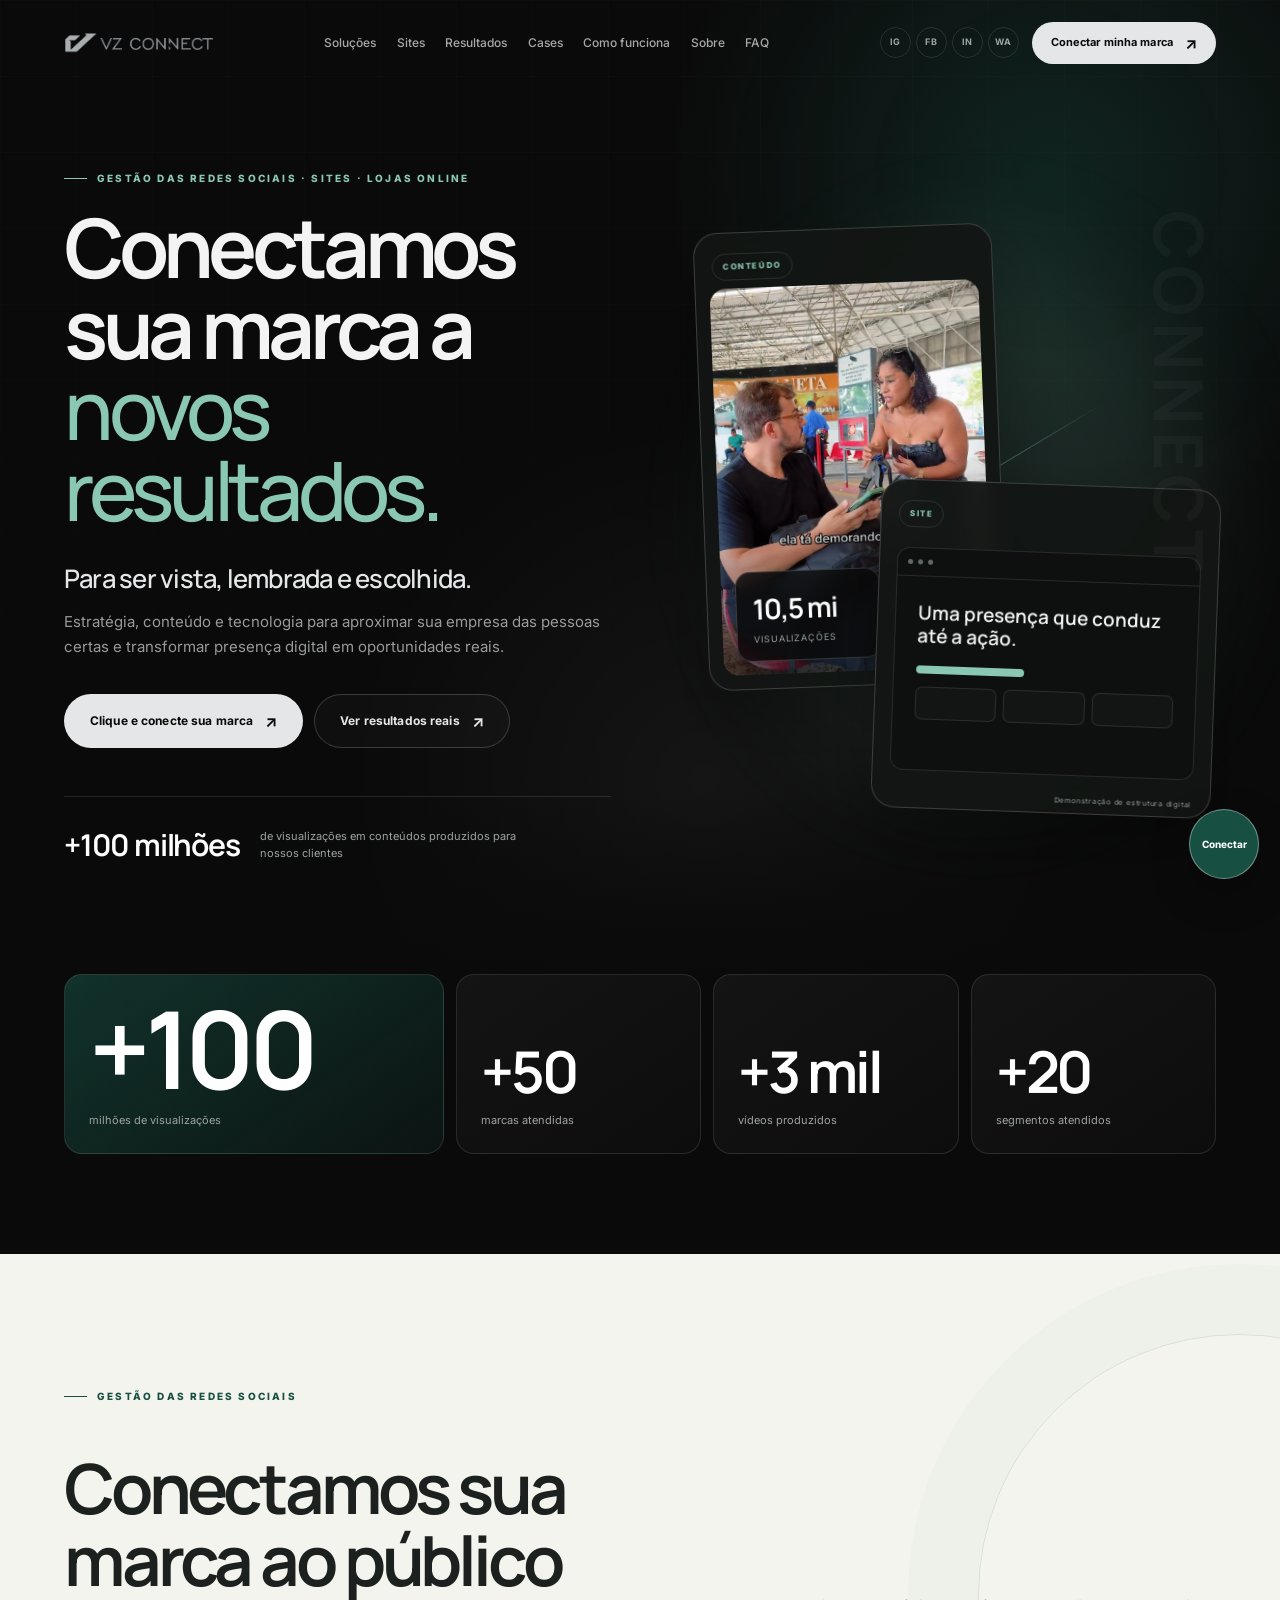
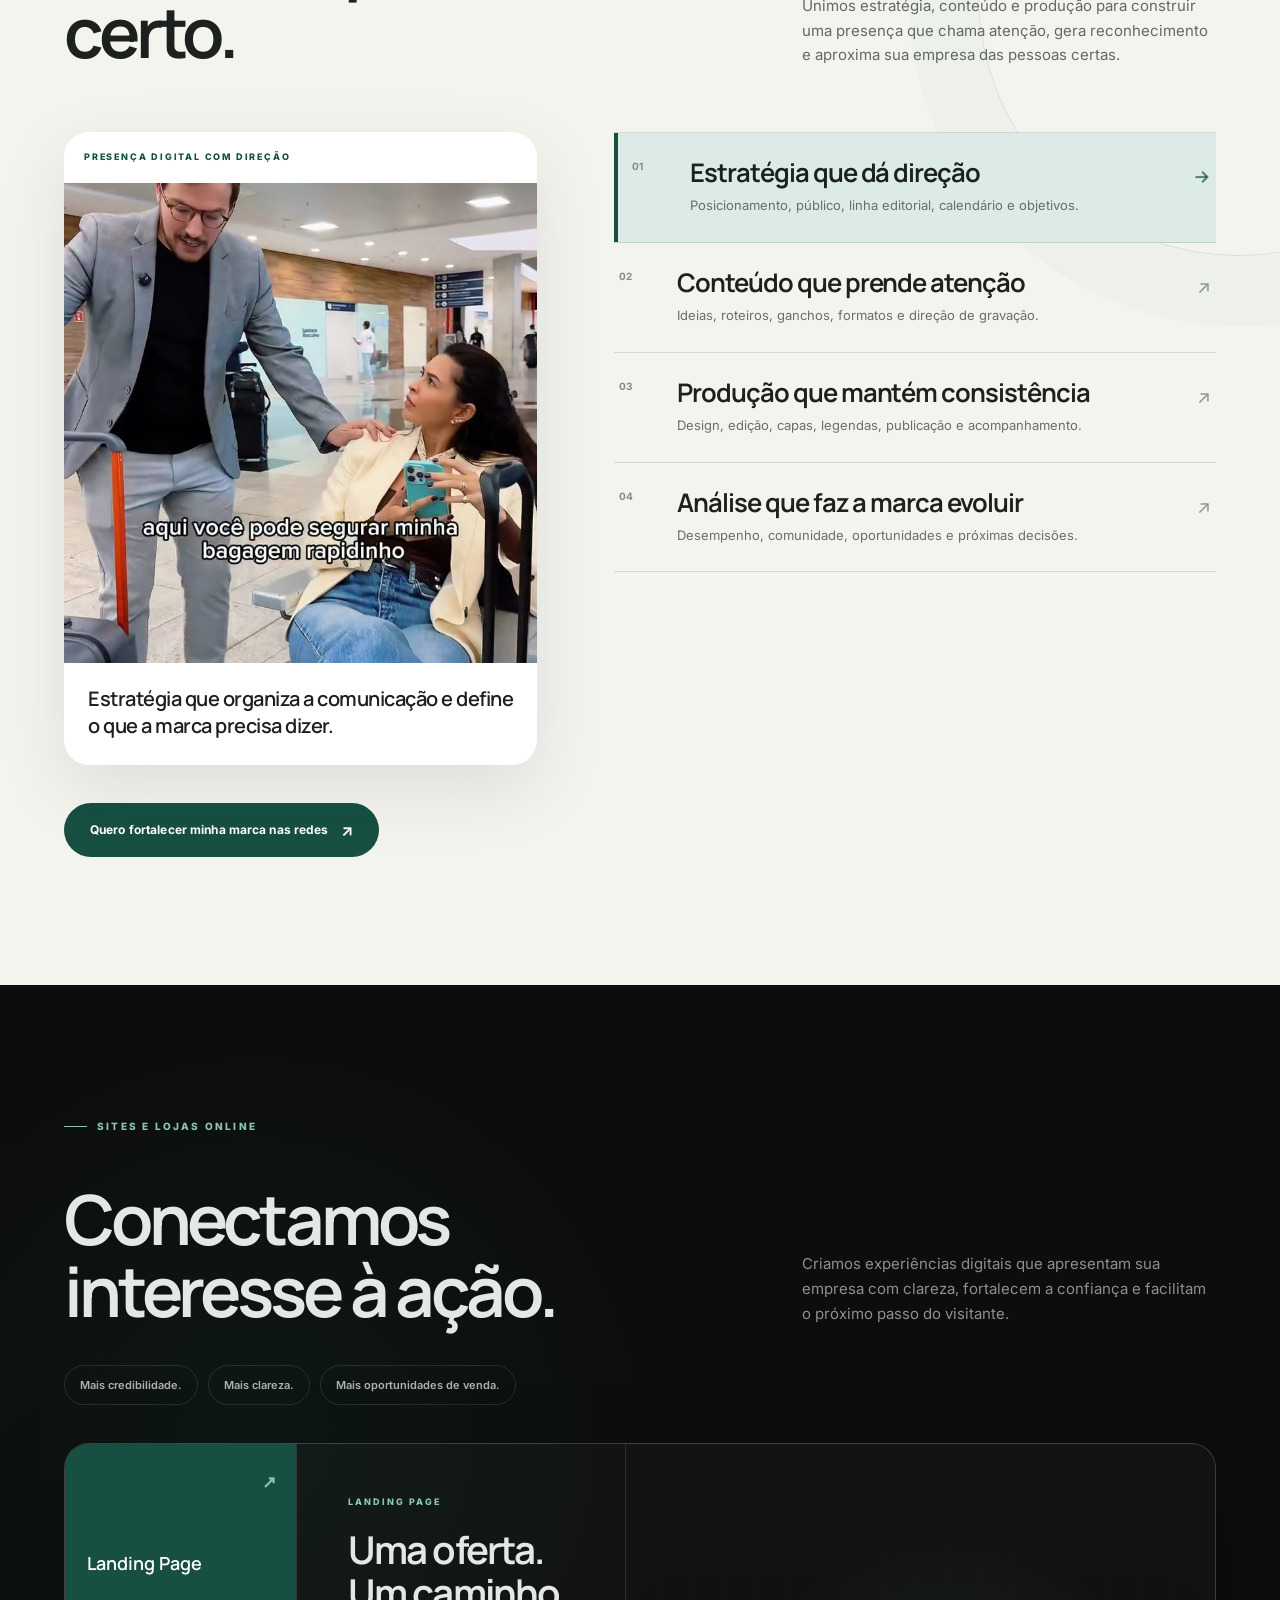
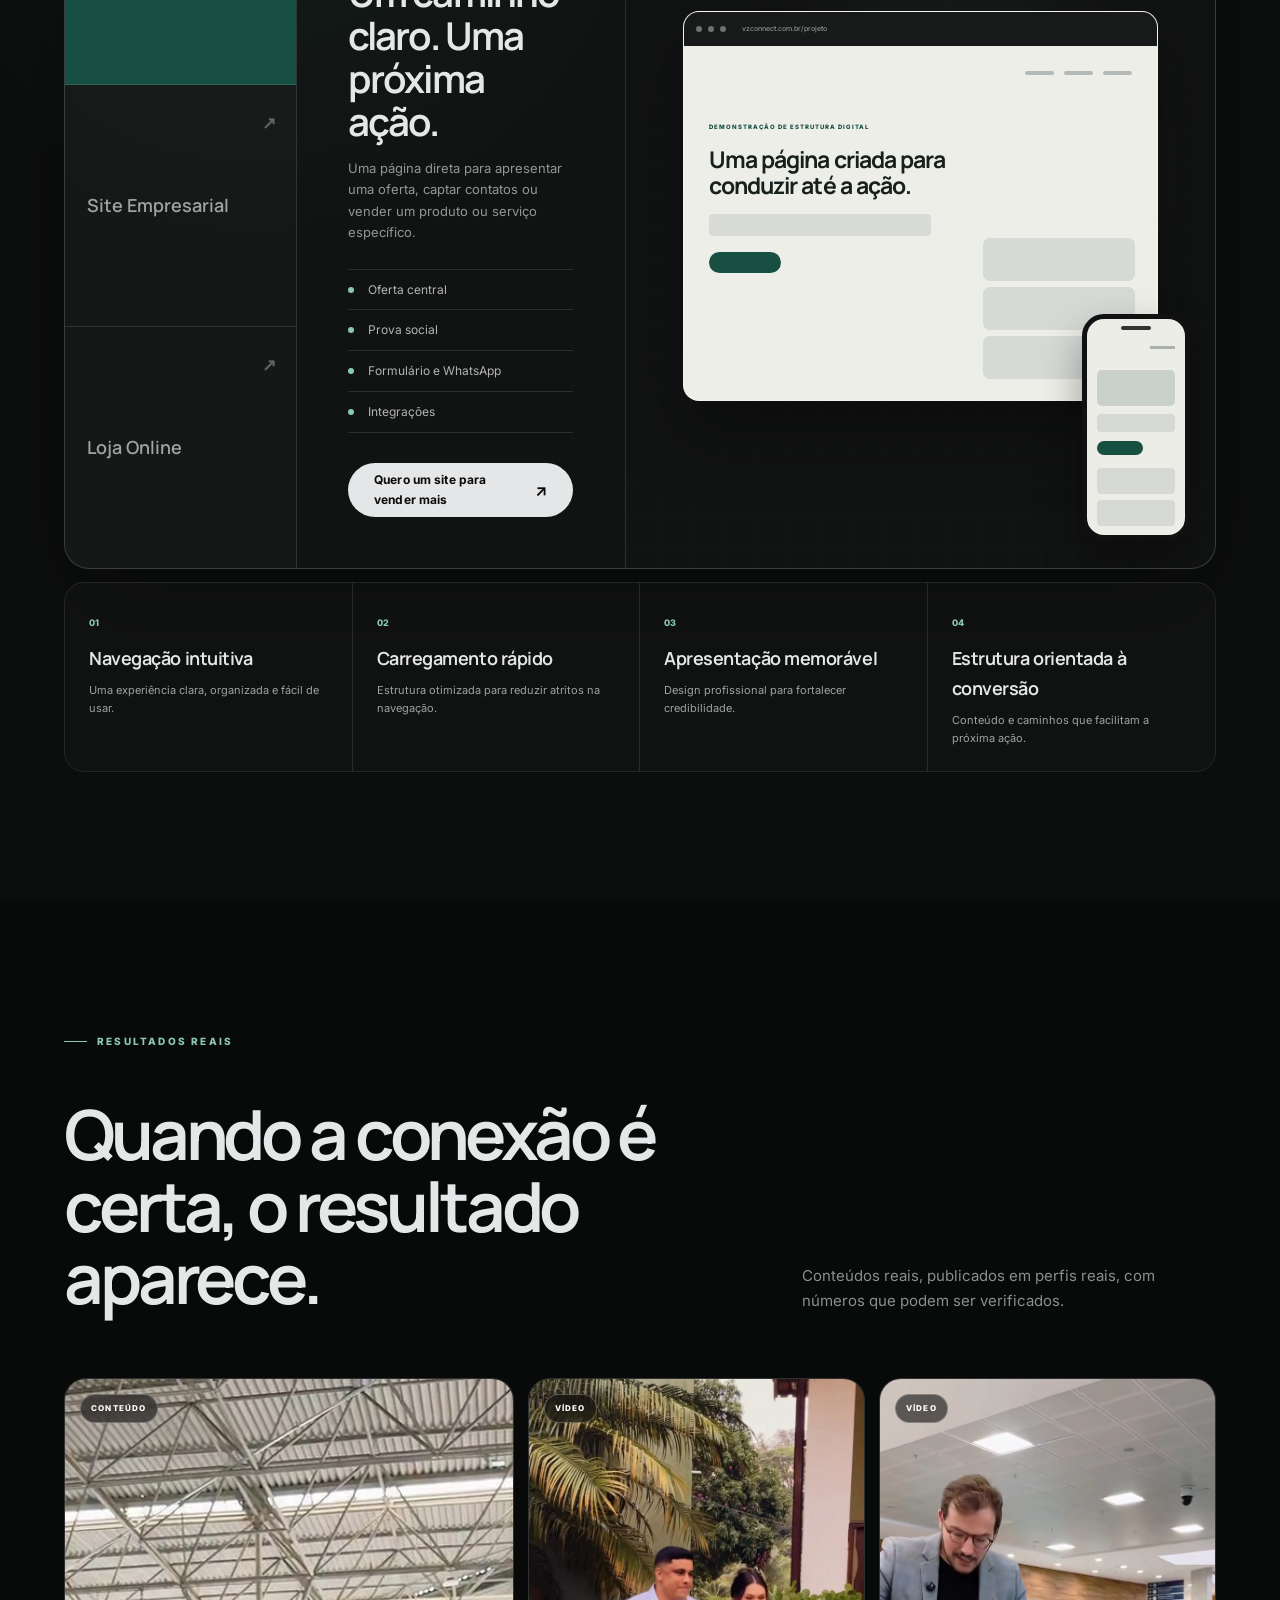
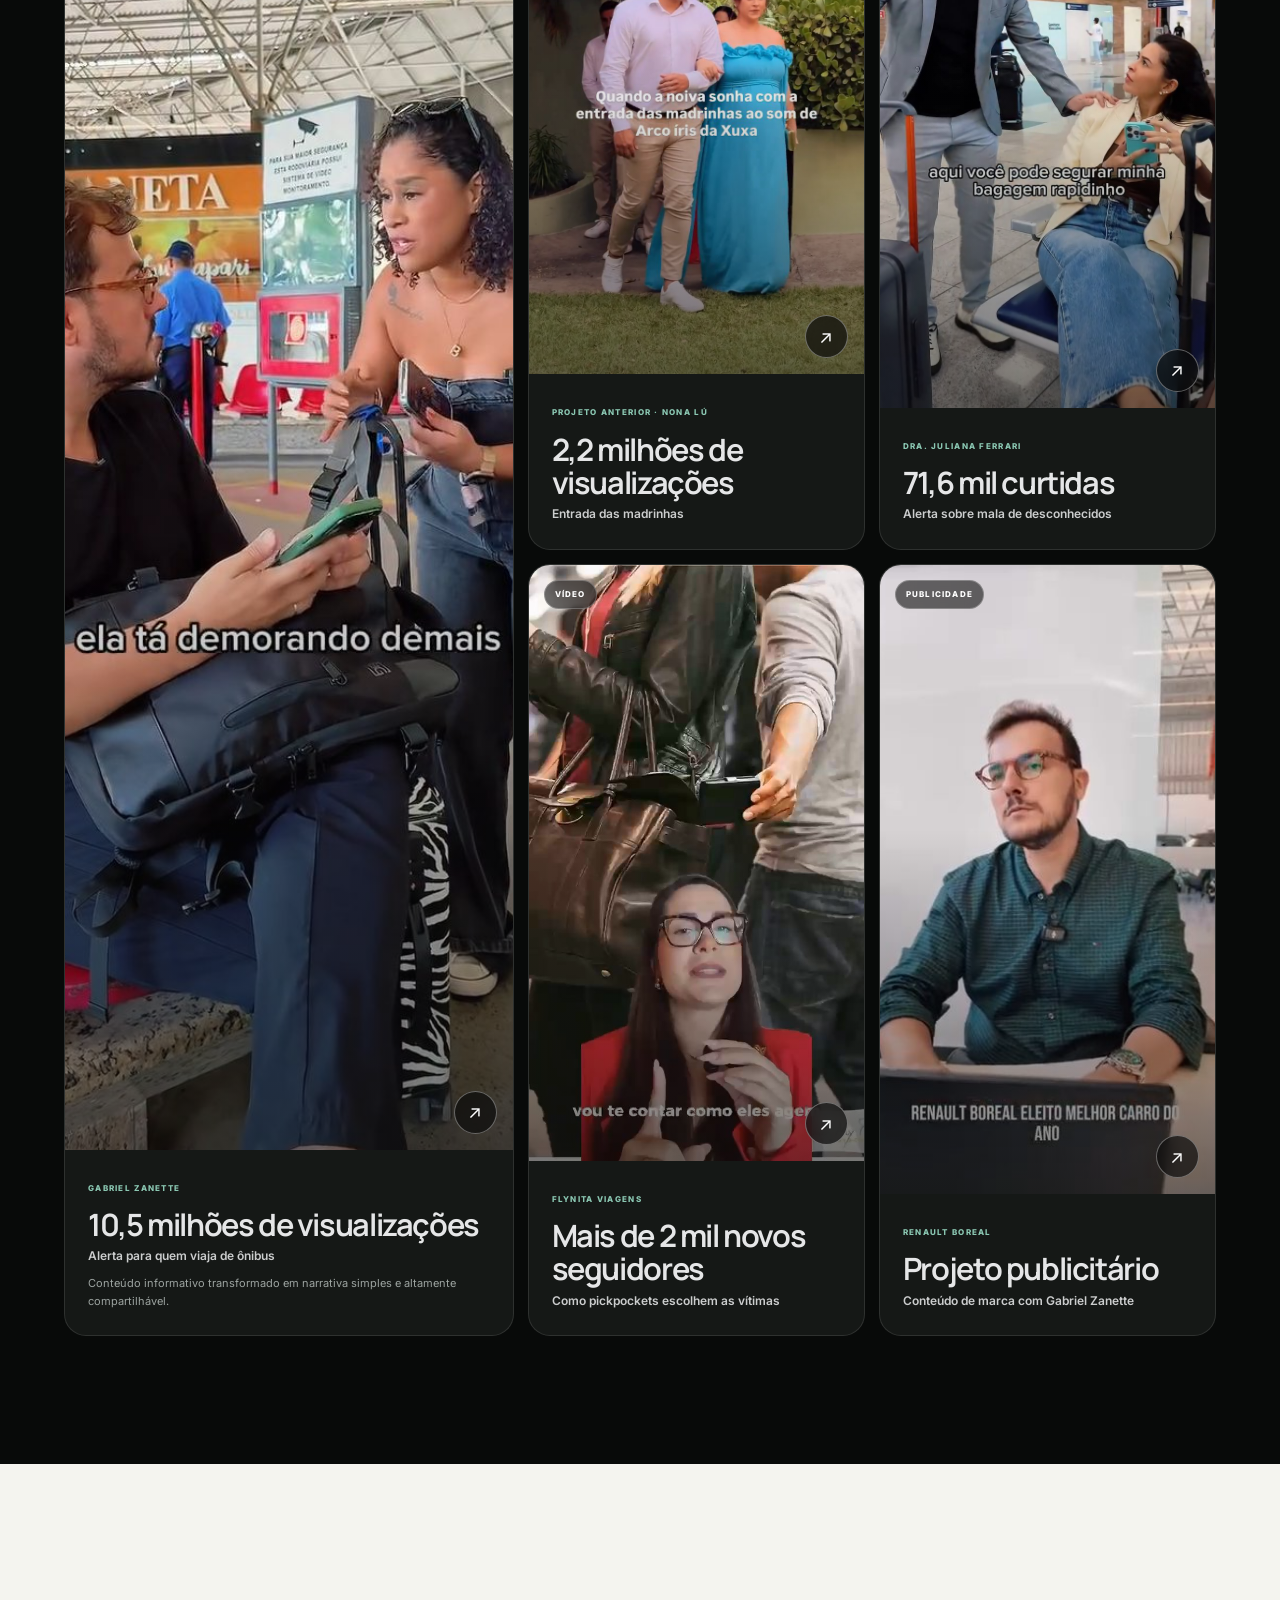
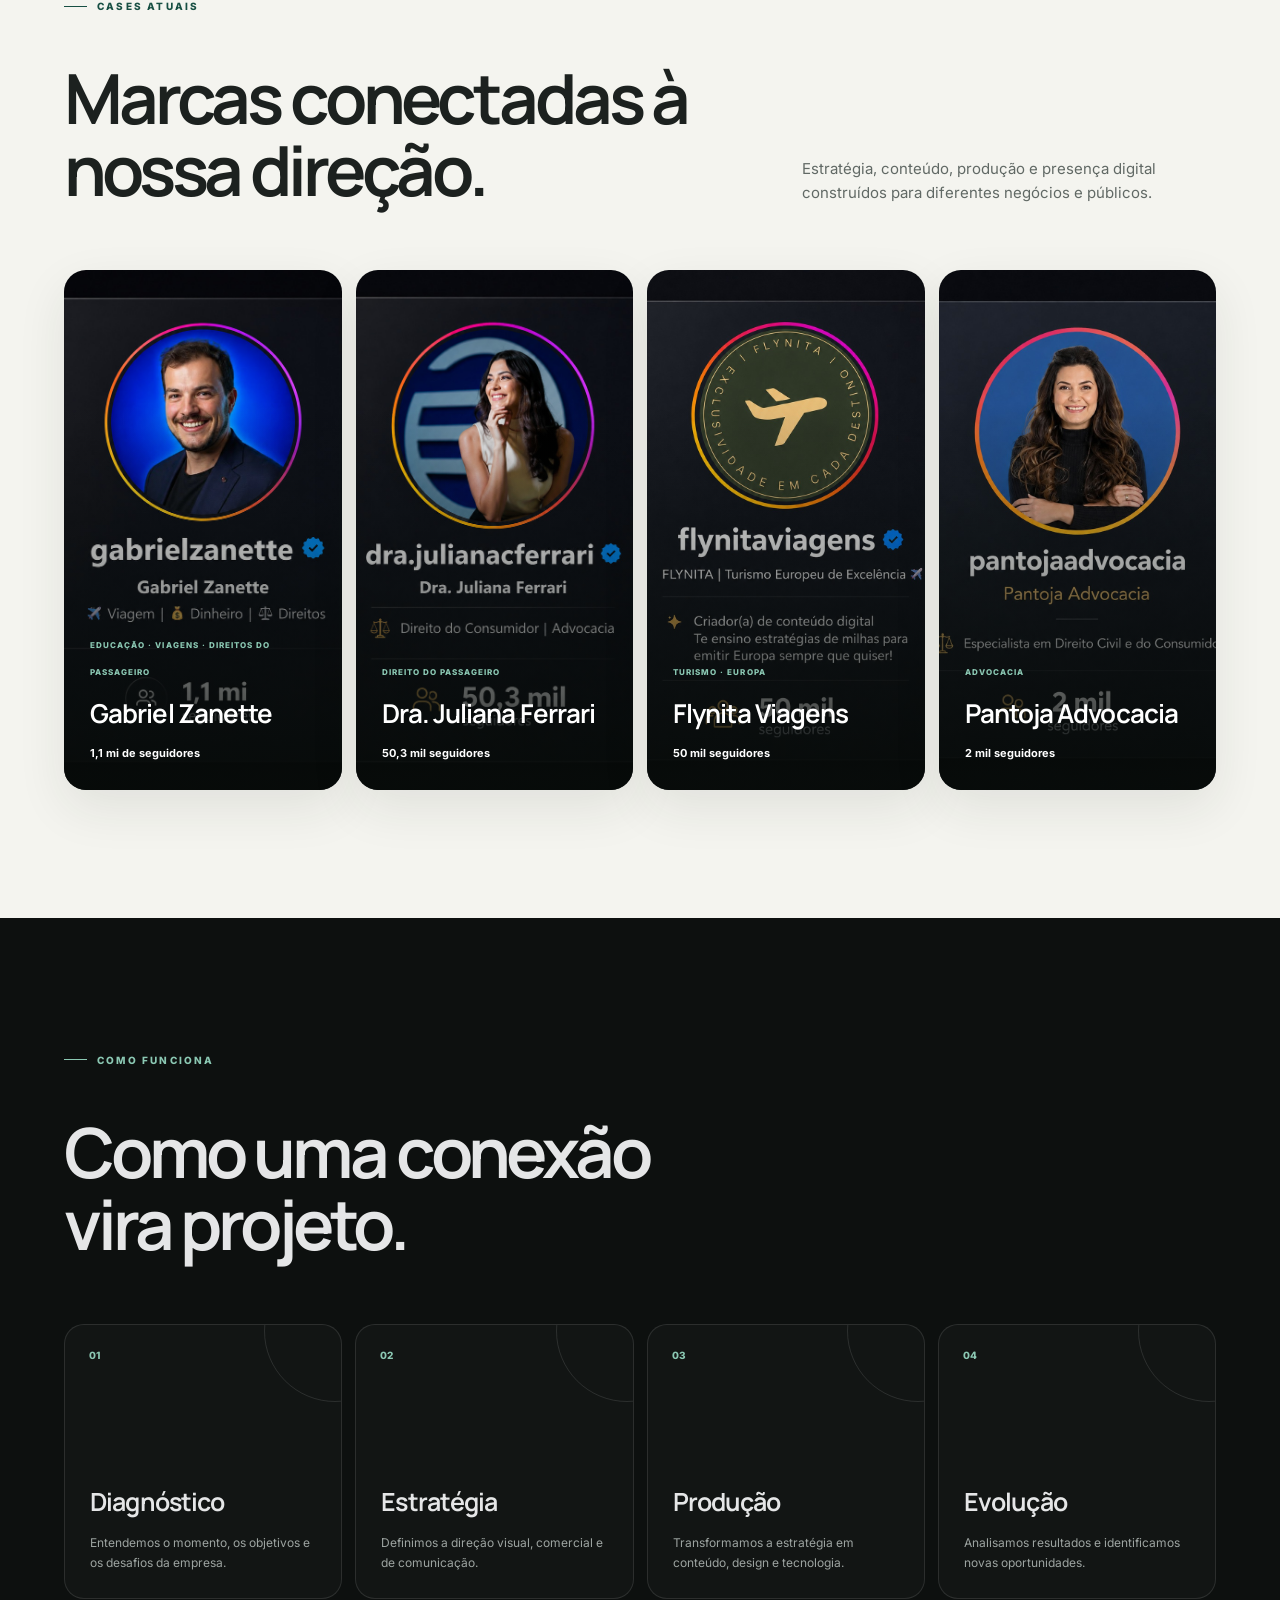
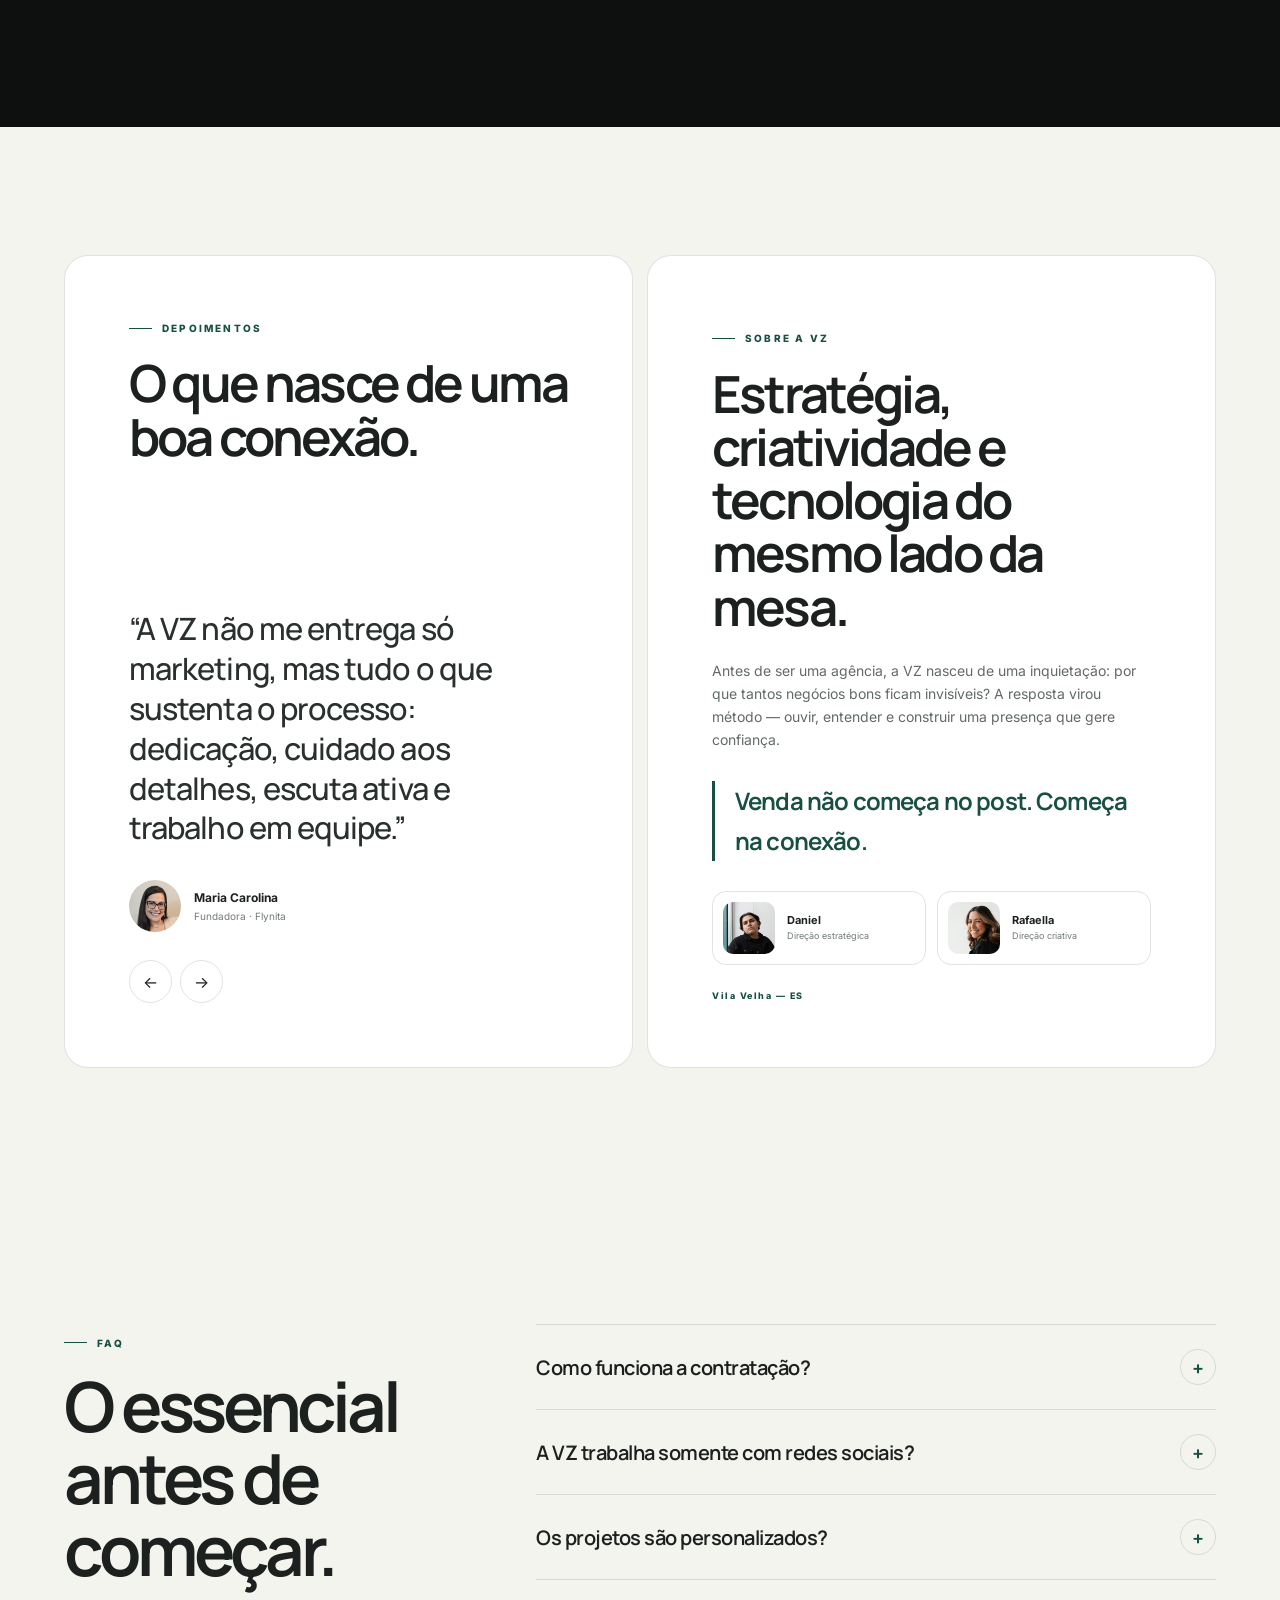
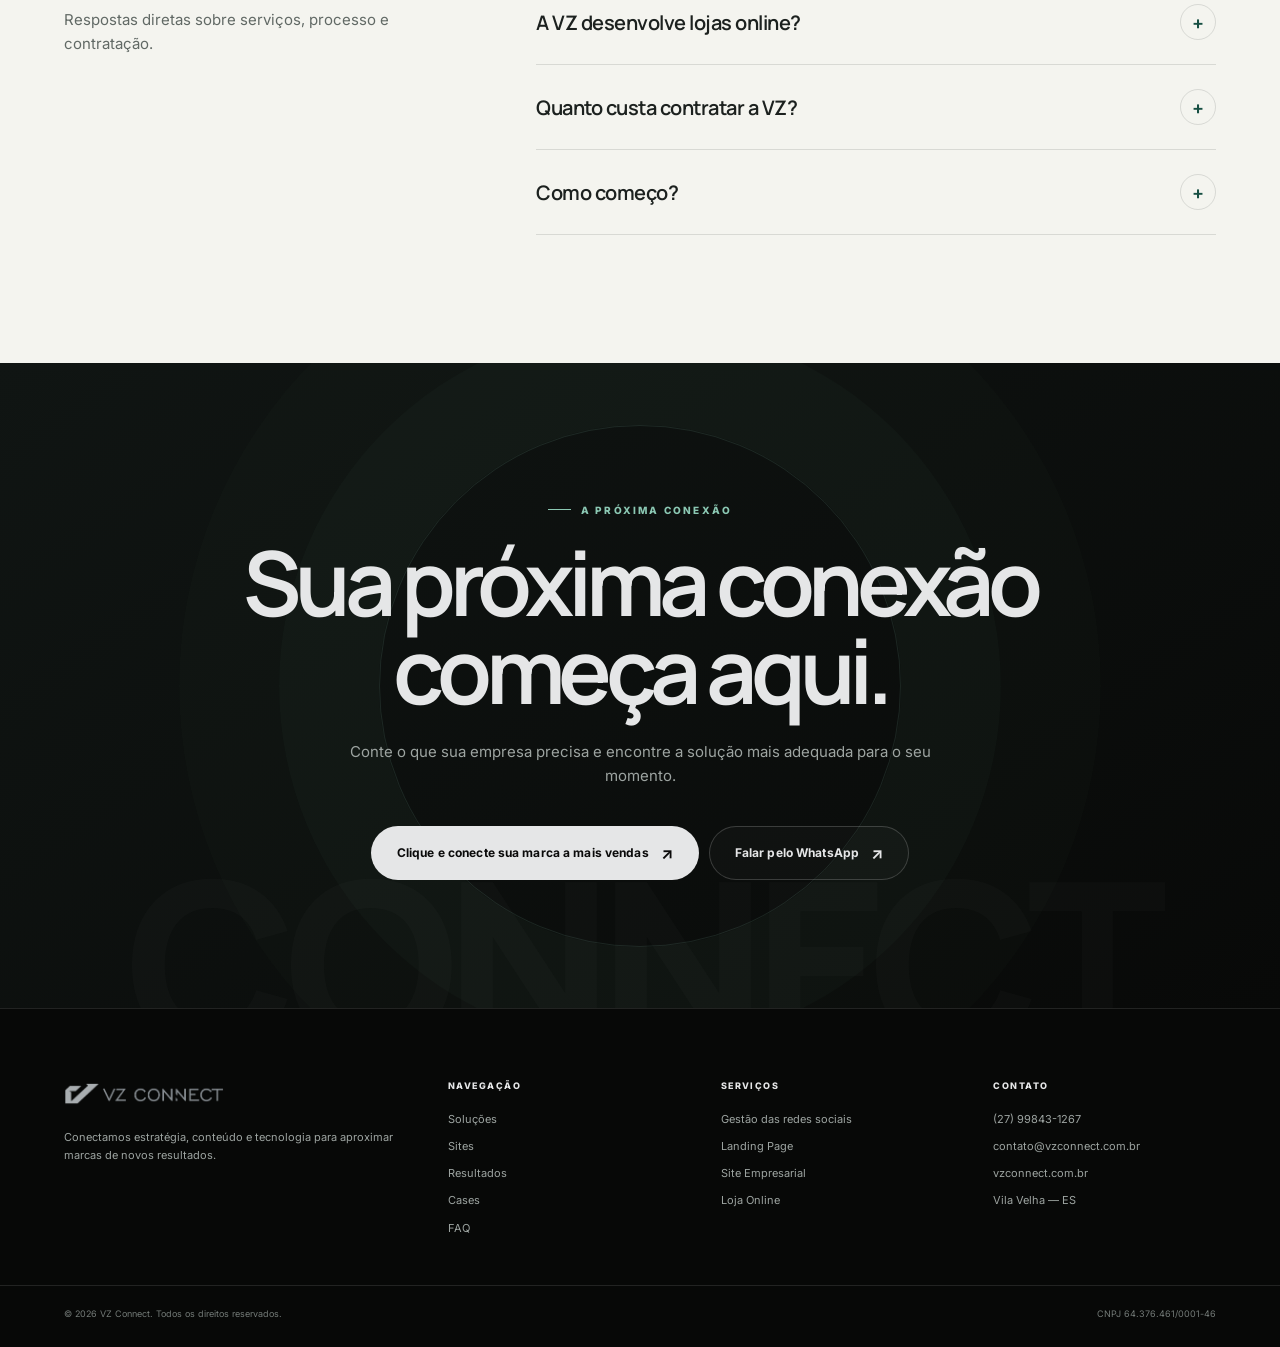
==== commit 5f849da7: "fix: imagens" ====
--- a/index.html
+++ b/index.html
@@ -20,14 +20,14 @@
   <a class="skip-link" href="#conteudo">Ir para o conteúdo</a>
 
   <div class="loader" id="loader" aria-hidden="true">
-    <img src="img/vz-logo-horizontal-white.png" alt="">
+    <img src="img/vz-logo-horizontal-web.png" alt="">
     <span></span>
   </div>
 
   <header class="topbar" id="topbar">
     <div class="shell topbar__inner">
       <a class="brand" href="#inicio" aria-label="VZ Connect — início">
-        <img src="img/vz-logo-horizontal-white.png" alt="VZ Connect">
+        <img src="img/vz-logo-horizontal-web.png" alt="VZ Connect">
       </a>
 
       <nav class="nav" aria-label="Navegação principal">
@@ -47,7 +47,7 @@
           <a href="https://www.linkedin.com/company/vz-connect/about/?viewAsMember=true" target="_blank" rel="noopener" aria-label="LinkedIn">IN</a>
           <a href="https://wa.me/5527998431267" target="_blank" rel="noopener" aria-label="WhatsApp">WA</a>
         </div>
-        <a class="button button--small button--light" href="formulario-leads-vz-connect.html">Conectar minha marca</a>
+        <a class="button button--small button--light" href="formulario/">Conectar minha marca</a>
         <button class="menu-button" id="menuButton" type="button" aria-label="Abrir menu" aria-expanded="false" aria-controls="mobileMenu"><span></span><span></span></button>
       </div>
     </div>
@@ -63,7 +63,7 @@
       <a href="#sobre">Sobre</a>
       <a href="#faq">FAQ</a>
     </nav>
-    <a class="button button--light" href="formulario-leads-vz-connect.html">Conectar minha marca</a>
+    <a class="button button--light" href="formulario/">Conectar minha marca</a>
     <p>(27) 99843-1267 · Vila Velha — ES</p>
   </div>
 
@@ -76,7 +76,7 @@
           <p class="hero__belonging">Para ser vista, lembrada e escolhida.</p>
           <p class="hero__lead">Estratégia, conteúdo e tecnologia para aproximar sua empresa das pessoas certas e transformar presença digital em oportunidades reais.</p>
           <div class="hero__buttons">
-            <a class="button button--light" href="formulario-leads-vz-connect.html">Clique e conecte sua marca</a>
+            <a class="button button--light" href="formulario/">Clique e conecte sua marca</a>
             <a class="button button--ghost" href="#resultados">Ver resultados reais</a>
           </div>
           <div class="hero__proof">
@@ -88,7 +88,7 @@
         <div class="hero__visual reveal" aria-label="Demonstração visual de conteúdo e sites">
           <div class="visual-frame visual-frame--content">
             <span class="visual-label">CONTEÚDO</span>
-            <div class="visual-person"><img src="img/face-gabriel-zanette.jpg" alt="Gabriel Zanette"></div>
+            <div class="visual-person"><img src="img/capa-gabriel-onibus.jpg" alt="Gabriel Zanette"></div>
             <div class="visual-metric"><strong>10,5 mi</strong><span>visualizações</span></div>
           </div>
           <div class="visual-frame visual-frame--site">
@@ -126,27 +126,27 @@
         <div class="service-layout">
           <div class="service-stage reveal">
             <div class="service-stage__tag">PRESENÇA DIGITAL COM DIREÇÃO</div>
-            <div class="service-stage__image"><img id="serviceImage" src="img/face-juliana-ferrari.jpg" alt="Exemplo de projeto da VZ Connect"></div>
+            <div class="service-stage__image"><img id="serviceImage" src="img/capa-juliana-mala.jpg" alt="Exemplo de projeto da VZ Connect"></div>
             <div class="service-stage__caption" id="serviceCaption">Estratégia que organiza a comunicação e define o que a marca precisa dizer.</div>
           </div>
 
           <div class="service-steps reveal" id="serviceSteps">
-            <button class="service-step active" data-image="img/face-juliana-ferrari.jpg" data-caption="Estratégia que organiza a comunicação e define o que a marca precisa dizer.">
+            <button class="service-step active" data-image="img/capa-juliana-mala.jpg" data-caption="Estratégia que organiza a comunicação e define o que a marca precisa dizer.">
               <span>01</span><div><strong>Estratégia que dá direção</strong><p>Posicionamento, público, linha editorial, calendário e objetivos.</p></div>
             </button>
-            <button class="service-step" data-image="img/face-flynita-viagens.jpg" data-caption="Conteúdo pensado para ser entendido, assistido e compartilhado.">
+            <button class="service-step" data-image="img/capa-flynita-pickpockets.jpg" data-caption="Conteúdo pensado para ser entendido, assistido e compartilhado.">
               <span>02</span><div><strong>Conteúdo que prende atenção</strong><p>Ideias, roteiros, ganchos, formatos e direção de gravação.</p></div>
             </button>
-            <button class="service-step" data-image="img/face-gabriel-zanette.jpg" data-caption="Produção consistente para transformar planejamento em presença real.">
+            <button class="service-step" data-image="img/capa-gabriel-onibus.jpg" data-caption="Produção consistente para transformar planejamento em presença real.">
               <span>03</span><div><strong>Produção que mantém consistência</strong><p>Design, edição, capas, legendas, publicação e acompanhamento.</p></div>
             </button>
-            <button class="service-step" data-image="img/face-pantoja-advocacia.jpg" data-caption="Análise para entender o que funciona e orientar o próximo ciclo.">
+            <button class="service-step" data-image="img/capa-nonalu-madrinhas.jpg" data-caption="Análise para entender o que funciona e orientar o próximo ciclo.">
               <span>04</span><div><strong>Análise que faz a marca evoluir</strong><p>Desempenho, comunidade, oportunidades e próximas decisões.</p></div>
             </button>
           </div>
         </div>
 
-        <a class="button button--green reveal" href="formulario-leads-vz-connect.html">Quero fortalecer minha marca nas redes</a>
+        <a class="button button--green reveal" href="formulario/">Quero fortalecer minha marca nas redes</a>
       </div>
     </section>
 
@@ -174,7 +174,7 @@
             <h3 id="siteTitle">Uma oferta. Um caminho claro. Uma próxima ação.</h3>
             <p id="siteText">Uma página direta para apresentar uma oferta, captar contatos ou vender um produto ou serviço específico.</p>
             <ul id="siteFeatures"><li>Oferta central</li><li>Prova social</li><li>Formulário e WhatsApp</li><li>Integrações</li></ul>
-            <a class="button button--light" href="formulario-leads-vz-connect.html">Quero um site para vender mais</a>
+            <a class="button button--light" href="formulario/">Quero um site para vender mais</a>
           </div>
 
           <div class="site-preview" id="sitePreview" aria-label="Demonstração de estrutura digital">
@@ -209,13 +209,13 @@
 
         <div class="results-grid reveal">
           <a class="result-card result-card--main" href="https://www.instagram.com/p/DYUd6KnKkYW/" target="_blank" rel="noopener">
-            <div class="result-placeholder"><img src="img/face-gabriel-zanette.jpg" alt="Conteúdo de Gabriel Zanette"><span>CONTEÚDO</span><span class="result-play">↗</span></div>
+            <div class="result-placeholder"><img src="img/capa-gabriel-onibus.jpg" alt="Conteúdo de Gabriel Zanette"><span>CONTEÚDO</span><span class="result-play">↗</span></div>
             <div class="result-body"><small>GABRIEL ZANETTE</small><strong>10,5 milhões de visualizações</strong><h3>Alerta para quem viaja de ônibus</h3><p>Conteúdo informativo transformado em narrativa simples e altamente compartilhável.</p></div>
           </a>
-          <a class="result-card" href="https://www.instagram.com/reel/DUqsER1kbfB/" target="_blank" rel="noopener"><div class="result-placeholder"><img src="img/rafaella.jpg" alt="Conteúdo do projeto Nona Lú"><span>VÍDEO</span><span class="result-play">↗</span></div><div class="result-body"><small>PROJETO ANTERIOR · NONA LÚ</small><strong>2,2 milhões de visualizações</strong><h3>Entrada das madrinhas</h3></div></a>
-          <a class="result-card" href="https://www.instagram.com/reel/DXuqNDFJR8J/" target="_blank" rel="noopener"><div class="result-placeholder"><img src="img/face-juliana-ferrari.jpg" alt="Conteúdo da Dra. Juliana Ferrari"><span>VÍDEO</span><span class="result-play">↗</span></div><div class="result-body"><small>DRA. JULIANA FERRARI</small><strong>71,6 mil curtidas</strong><h3>Alerta sobre mala de desconhecidos</h3></div></a>
-          <a class="result-card" href="https://www.instagram.com/reel/DZirFdRhP49/" target="_blank" rel="noopener"><div class="result-placeholder"><img src="img/face-flynita-viagens.jpg" alt="Conteúdo da Flynita Viagens"><span>VÍDEO</span><span class="result-play">↗</span></div><div class="result-body"><small>FLYNITA VIAGENS</small><strong>Mais de 2 mil novos seguidores</strong><h3>Como pickpockets escolhem as vítimas</h3></div></a>
-          <a class="result-card" href="https://www.instagram.com/p/DVuQMFsDXsn/" target="_blank" rel="noopener"><div class="result-placeholder"><img src="img/face-gabriel-zanette.jpg" alt="Projeto publicitário Renault Boreal"><span>PUBLICIDADE</span><span class="result-play">↗</span></div><div class="result-body"><small>RENAULT BOREAL</small><strong>Projeto publicitário</strong><h3>Conteúdo de marca com Gabriel Zanette</h3></div></a>
+          <a class="result-card" href="https://www.instagram.com/reel/DUqsER1kbfB/" target="_blank" rel="noopener"><div class="result-placeholder"><img src="img/capa-nonalu-madrinhas.jpg" alt="Conteúdo do projeto Nona Lú"><span>VÍDEO</span><span class="result-play">↗</span></div><div class="result-body"><small>PROJETO ANTERIOR · NONA LÚ</small><strong>2,2 milhões de visualizações</strong><h3>Entrada das madrinhas</h3></div></a>
+          <a class="result-card" href="https://www.instagram.com/reel/DXuqNDFJR8J/" target="_blank" rel="noopener"><div class="result-placeholder"><img src="img/capa-juliana-mala.jpg" alt="Conteúdo da Dra. Juliana Ferrari"><span>VÍDEO</span><span class="result-play">↗</span></div><div class="result-body"><small>DRA. JULIANA FERRARI</small><strong>71,6 mil curtidas</strong><h3>Alerta sobre mala de desconhecidos</h3></div></a>
+          <a class="result-card" href="https://www.instagram.com/reel/DZirFdRhP49/" target="_blank" rel="noopener"><div class="result-placeholder"><img src="img/capa-flynita-pickpockets.jpg" alt="Conteúdo da Flynita Viagens"><span>VÍDEO</span><span class="result-play">↗</span></div><div class="result-body"><small>FLYNITA VIAGENS</small><strong>Mais de 2 mil novos seguidores</strong><h3>Como pickpockets escolhem as vítimas</h3></div></a>
+          <a class="result-card" href="https://www.instagram.com/p/DVuQMFsDXsn/" target="_blank" rel="noopener"><div class="result-placeholder"><img src="img/capa-gabriel-renault.jpg" alt="Projeto publicitário Renault Boreal"><span>PUBLICIDADE</span><span class="result-play">↗</span></div><div class="result-body"><small>RENAULT BOREAL</small><strong>Projeto publicitário</strong><h3>Conteúdo de marca com Gabriel Zanette</h3></div></a>
         </div>
       </div>
     </section>
@@ -229,10 +229,10 @@
         </div>
 
         <div class="cases-grid reveal">
-          <a class="case-card case-card--wide" href="https://www.instagram.com/gabrielzanette/" target="_blank" rel="noopener"><img src="img/face-gabriel-zanette.jpg" alt="Gabriel Zanette"><div><small>EDUCAÇÃO · VIAGENS · DIREITOS DO PASSAGEIRO</small><h3>Gabriel Zanette</h3><strong>1,1 mi de seguidores</strong><p>Estratégia, produção de conteúdo, posicionamento e gestão da presença digital.</p></div></a>
-          <a class="case-card" href="https://www.instagram.com/dra.julianacferrari/" target="_blank" rel="noopener"><img src="img/face-juliana-ferrari.jpg" alt="Dra. Juliana Ferrari"><div><small>DIREITO DO PASSAGEIRO</small><h3>Dra. Juliana Ferrari</h3><strong>50,3 mil seguidores</strong><p>Conteúdo jurídico acessível, posicionamento e produção.</p></div></a>
-          <a class="case-card" href="https://www.instagram.com/flynitaviagens/" target="_blank" rel="noopener"><img src="img/face-flynita-viagens.jpg" alt="Flynita Viagens"><div><small>TURISMO · EUROPA</small><h3>Flynita Viagens</h3><strong>50 mil seguidores</strong><p>Estratégia, comunidade, roteiros e conteúdo de viagem.</p></div></a>
-          <a class="case-card case-card--wide" href="https://www.instagram.com/pantojaadvocacia/" target="_blank" rel="noopener"><img src="img/face-pantoja-advocacia.jpg" alt="Pantoja Advocacia"><div><small>ADVOCACIA</small><h3>Pantoja Advocacia</h3><strong>2 mil seguidores</strong><p>Posicionamento institucional, conteúdo informativo e gestão.</p></div></a>
+          <a class="case-card case-card--wide" href="https://www.instagram.com/gabrielzanette/" target="_blank" rel="noopener"><img src="img/case-gabriel-zanette.jpg" alt="Gabriel Zanette"><div><small>EDUCAÇÃO · VIAGENS · DIREITOS DO PASSAGEIRO</small><h3>Gabriel Zanette</h3><strong>1,1 mi de seguidores</strong><p>Estratégia, produção de conteúdo, posicionamento e gestão da presença digital.</p></div></a>
+          <a class="case-card" href="https://www.instagram.com/dra.julianacferrari/" target="_blank" rel="noopener"><img src="img/case-juliana-ferrari.jpg" alt="Dra. Juliana Ferrari"><div><small>DIREITO DO PASSAGEIRO</small><h3>Dra. Juliana Ferrari</h3><strong>50,3 mil seguidores</strong><p>Conteúdo jurídico acessível, posicionamento e produção.</p></div></a>
+          <a class="case-card" href="https://www.instagram.com/flynitaviagens/" target="_blank" rel="noopener"><img src="img/case-flynita-viagens.jpg" alt="Flynita Viagens"><div><small>TURISMO · EUROPA</small><h3>Flynita Viagens</h3><strong>50 mil seguidores</strong><p>Estratégia, comunidade, roteiros e conteúdo de viagem.</p></div></a>
+          <a class="case-card case-card--wide" href="https://www.instagram.com/pantojaadvocacia/" target="_blank" rel="noopener"><img src="img/case-pantoja-advocacia.jpg" alt="Pantoja Advocacia"><div><small>ADVOCACIA</small><h3>Pantoja Advocacia</h3><strong>2 mil seguidores</strong><p>Posicionamento institucional, conteúdo informativo e gestão.</p></div></a>
         </div>
       </div>
     </section>
@@ -293,14 +293,14 @@
         <p class="eyebrow eyebrow--dark">A PRÓXIMA CONEXÃO</p>
         <h2>Sua próxima conexão começa aqui.</h2>
         <p>Conte o que sua empresa precisa e encontre a solução mais adequada para o seu momento.</p>
-        <div><a class="button button--light" href="formulario-leads-vz-connect.html">Clique e conecte sua marca a mais vendas</a><a class="button button--ghost" href="https://wa.me/5527998431267" target="_blank" rel="noopener">Falar pelo WhatsApp</a></div>
+        <div><a class="button button--light" href="formulario/">Clique e conecte sua marca a mais vendas</a><a class="button button--ghost" href="https://wa.me/5527998431267" target="_blank" rel="noopener">Falar pelo WhatsApp</a></div>
       </div>
     </section>
   </main>
 
   <footer class="footer dark">
     <div class="shell footer__grid">
-      <div><img src="img/vz-logo-horizontal-white.png" alt="VZ Connect"><p>Conectamos estratégia, conteúdo e tecnologia para aproximar marcas de novos resultados.</p></div>
+      <div><img src="img/vz-logo-horizontal-web.png" alt="VZ Connect"><p>Conectamos estratégia, conteúdo e tecnologia para aproximar marcas de novos resultados.</p></div>
       <div><strong>Navegação</strong><a href="#solucoes">Soluções</a><a href="#sites">Sites</a><a href="#resultados">Resultados</a><a href="#cases">Cases</a><a href="#faq">FAQ</a></div>
       <div><strong>Serviços</strong><a href="#solucoes">Gestão das redes sociais</a><a href="#sites">Landing Page</a><a href="#sites">Site Empresarial</a><a href="#sites">Loja Online</a></div>
       <div><strong>Contato</strong><a href="https://wa.me/5527998431267" target="_blank" rel="noopener">(27) 99843-1267</a><a href="mailto:contato@vzconnect.com.br">contato@vzconnect.com.br</a><a href="https://vzconnect.com.br/">vzconnect.com.br</a><span>Vila Velha — ES</span></div>
@@ -311,7 +311,7 @@
   <div class="contact-dock" id="contactDock">
     <button class="contact-dock__toggle" id="contactToggle" aria-expanded="false" aria-controls="contactPanel">Conectar</button>
     <div class="contact-dock__panel" id="contactPanel" hidden>
-      <a href="formulario-leads-vz-connect.html"><strong>Encontrar a solução ideal</strong><span>Preencher formulário</span></a>
+      <a href="formulario/"><strong>Encontrar a solução ideal</strong><span>Preencher formulário</span></a>
       <a href="https://wa.me/5527998431267" target="_blank" rel="noopener"><strong>Falar pelo WhatsApp</strong><span>Contato rápido</span></a>
     </div>
   </div>
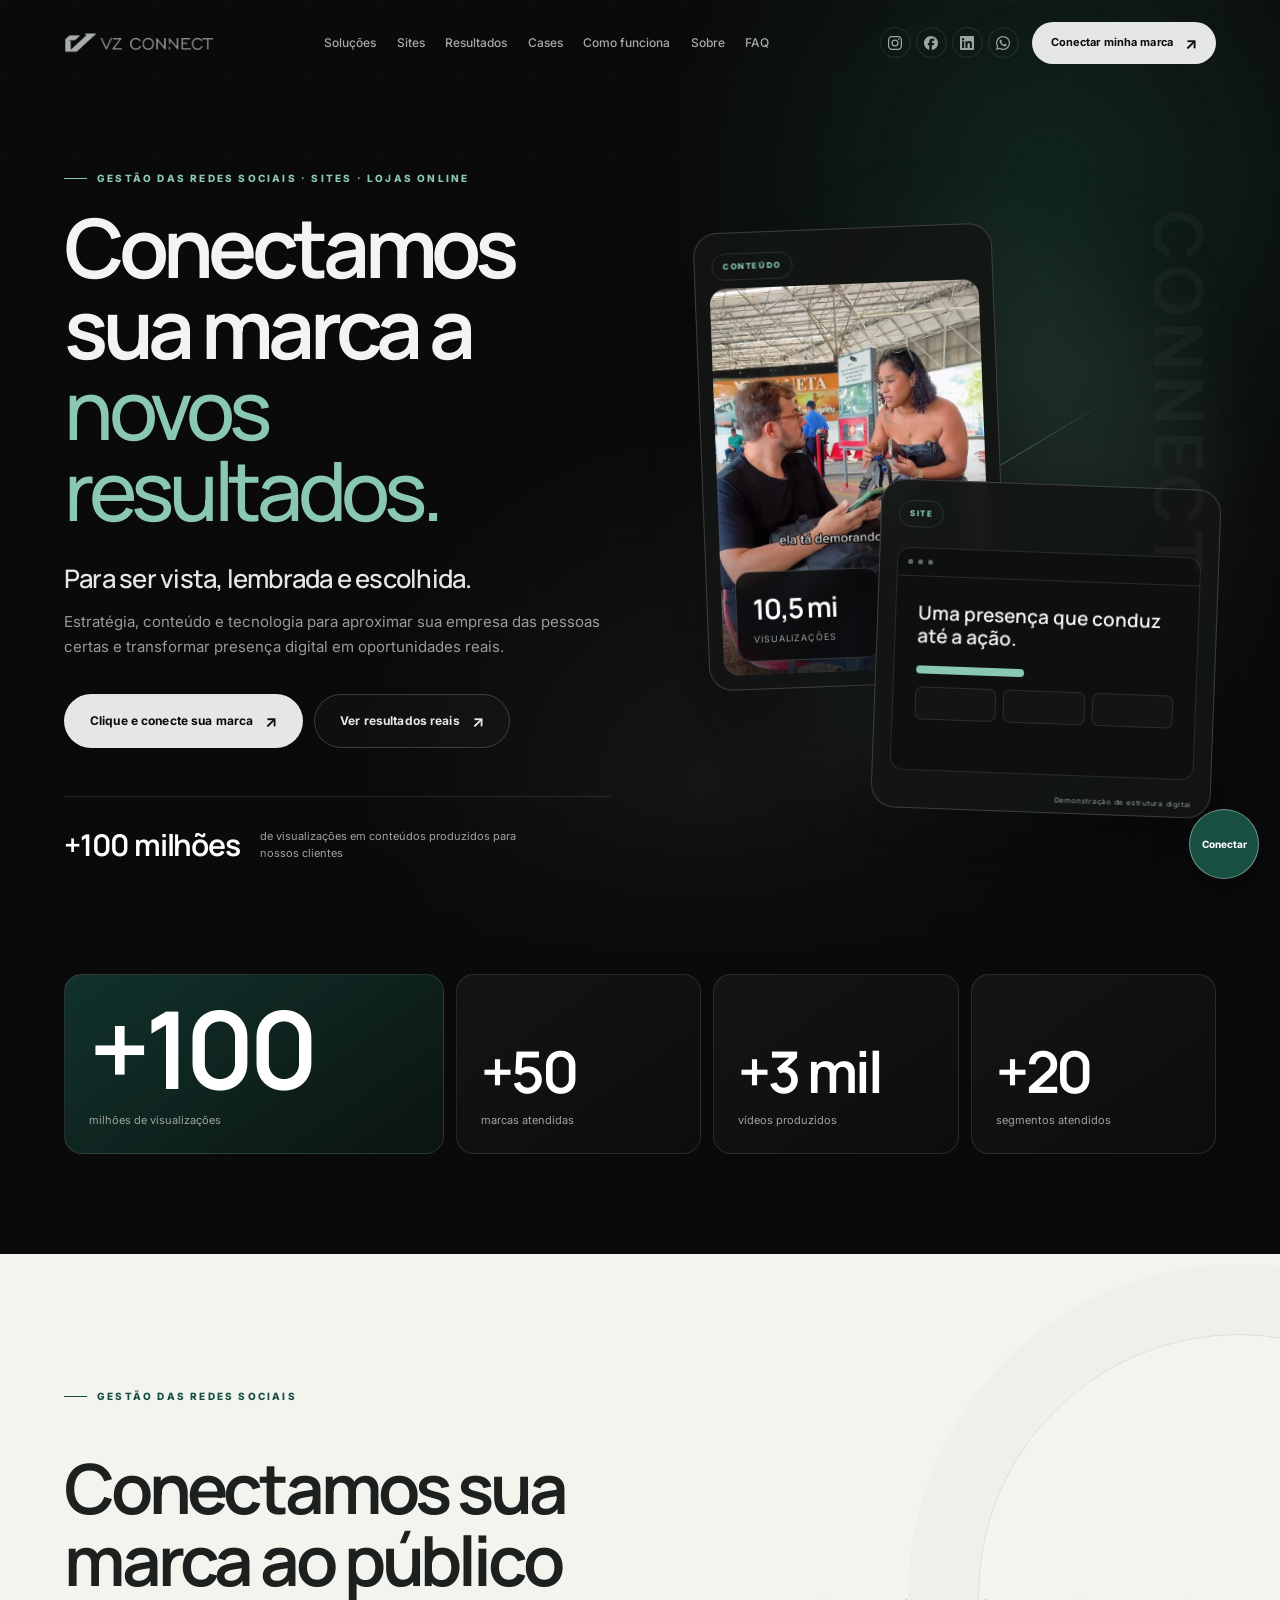
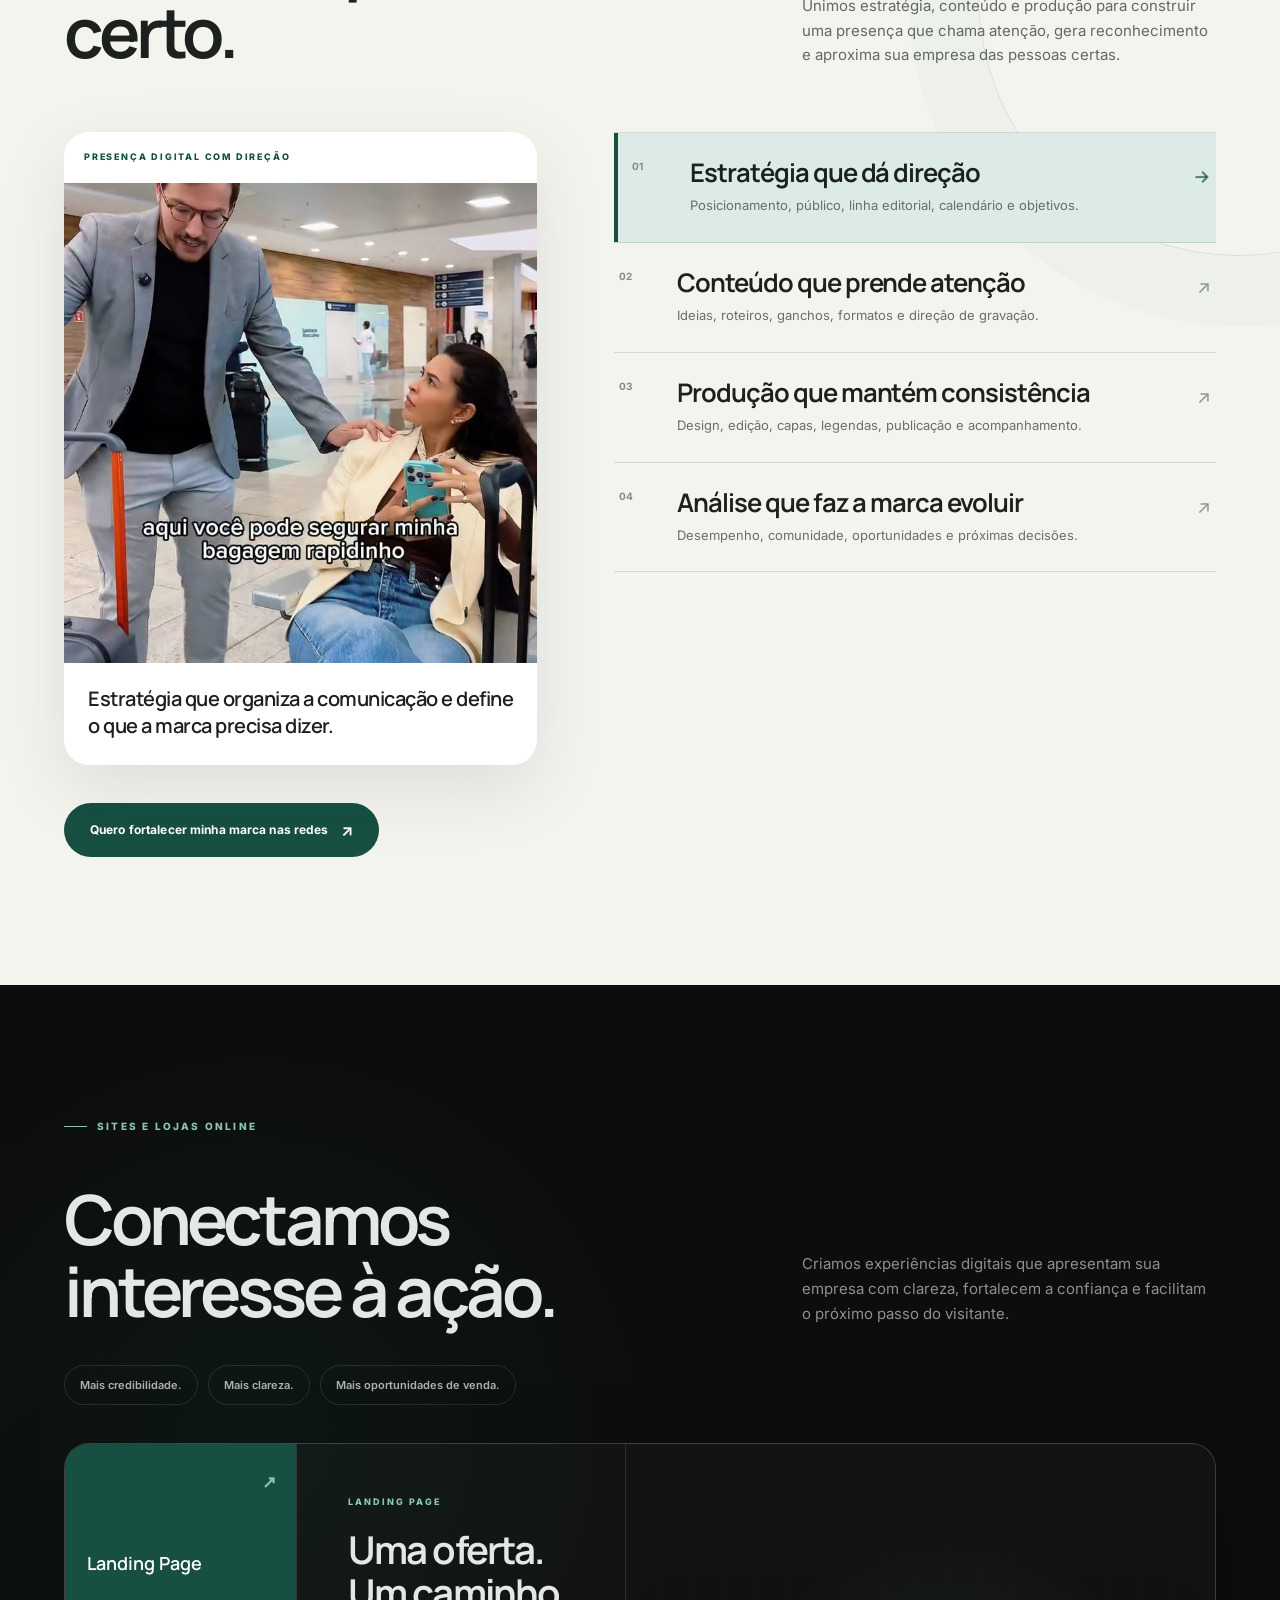
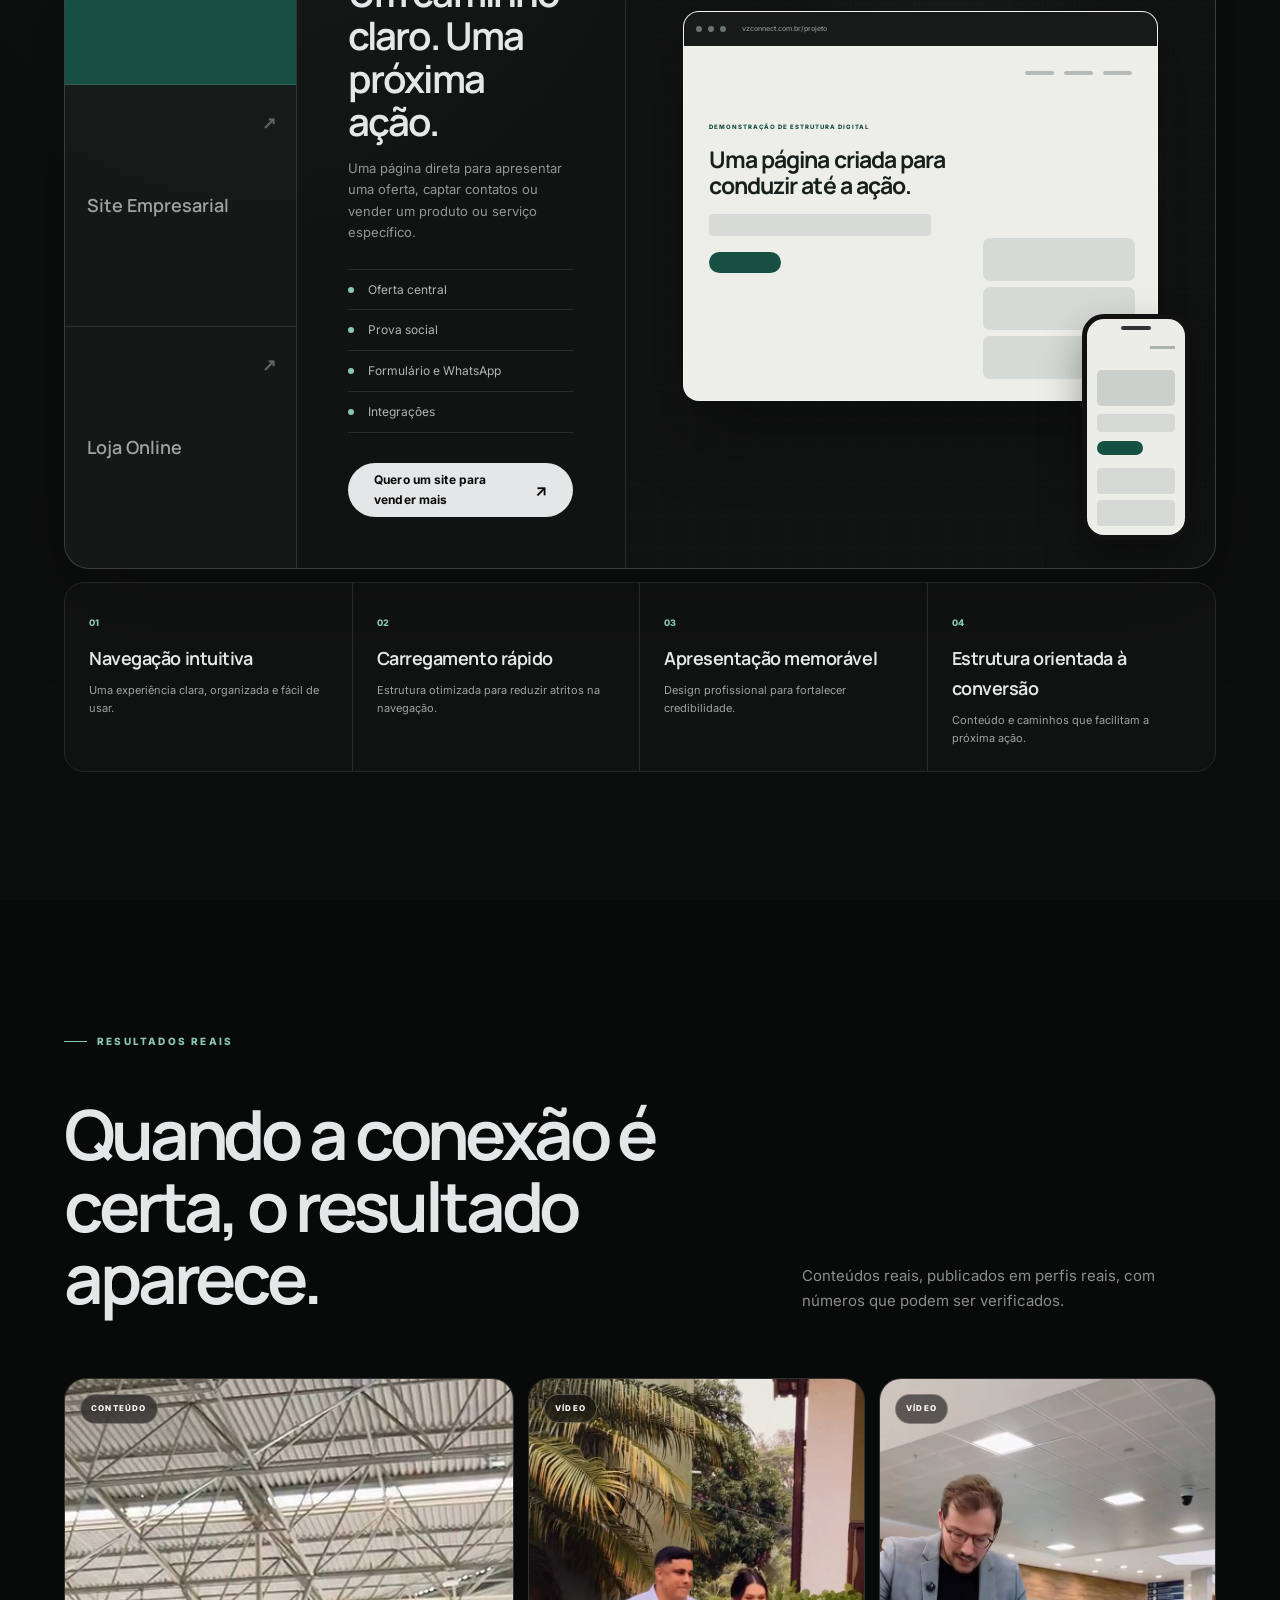
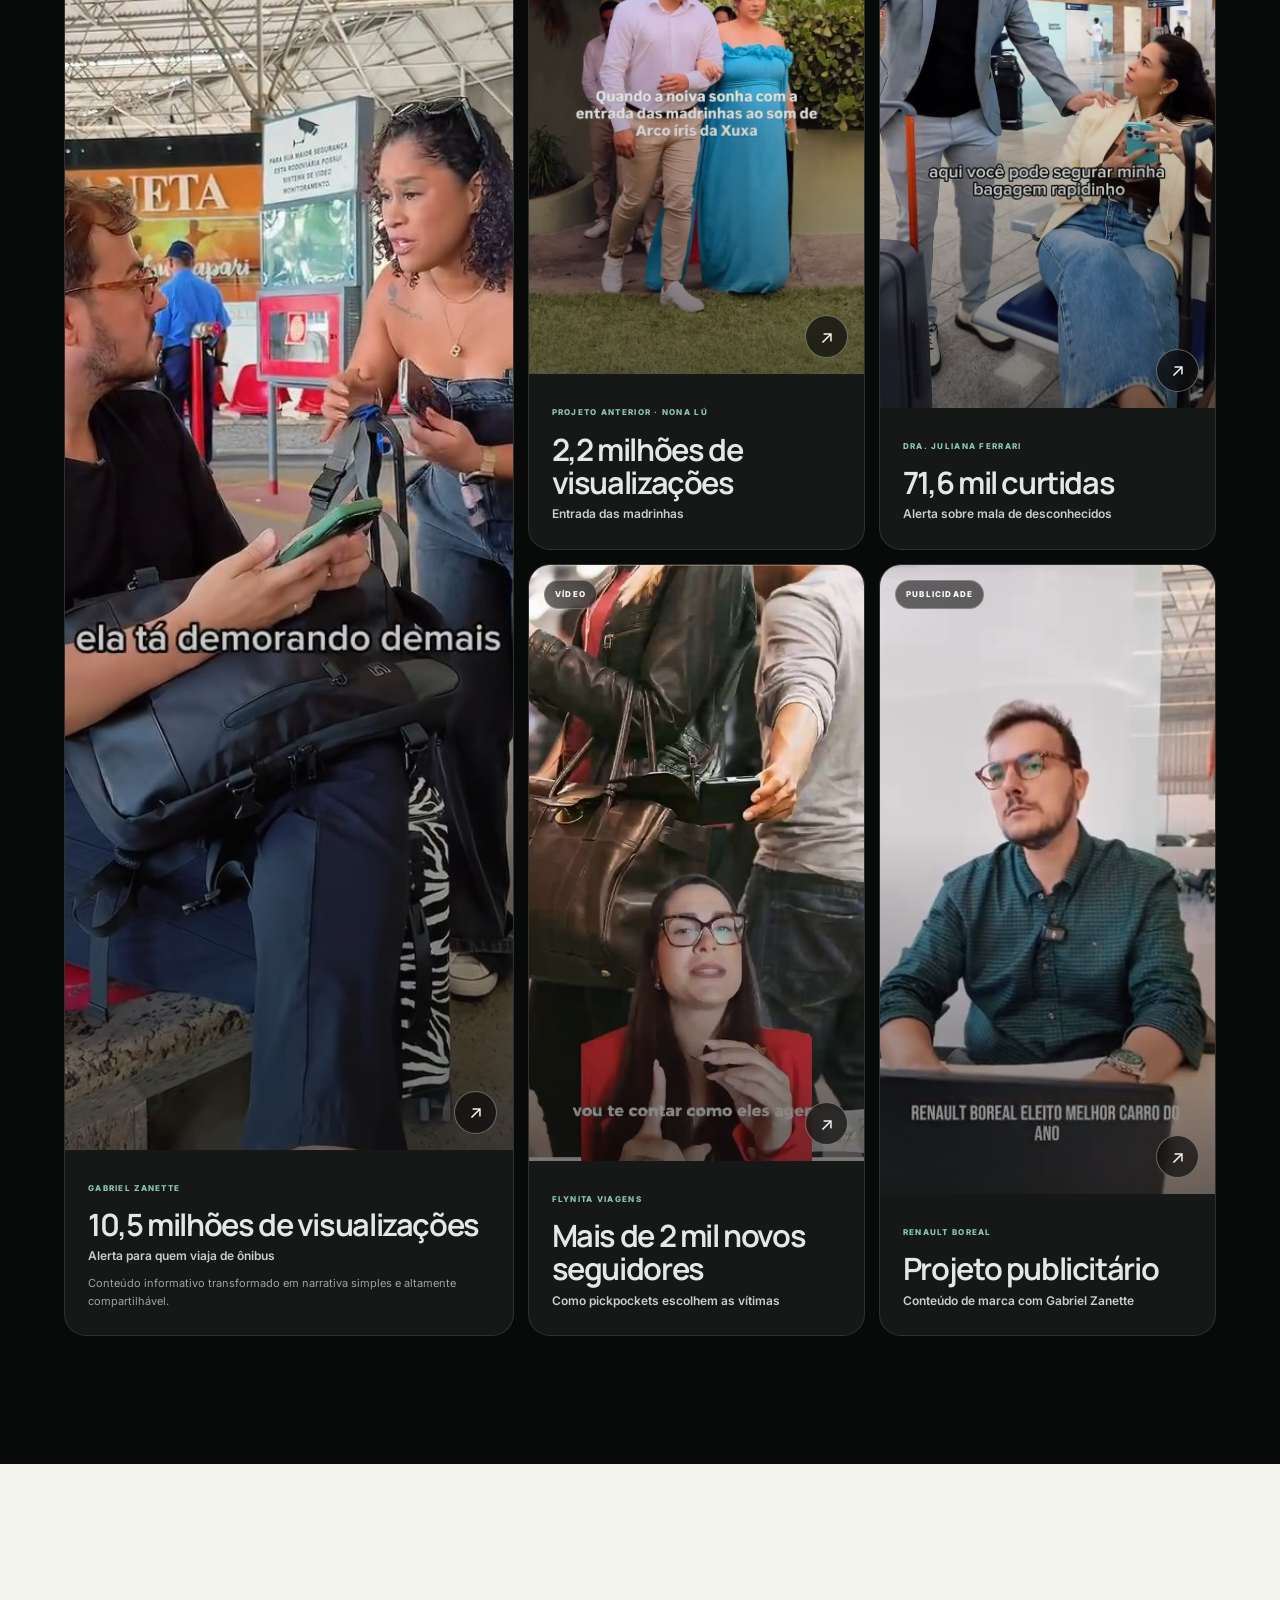
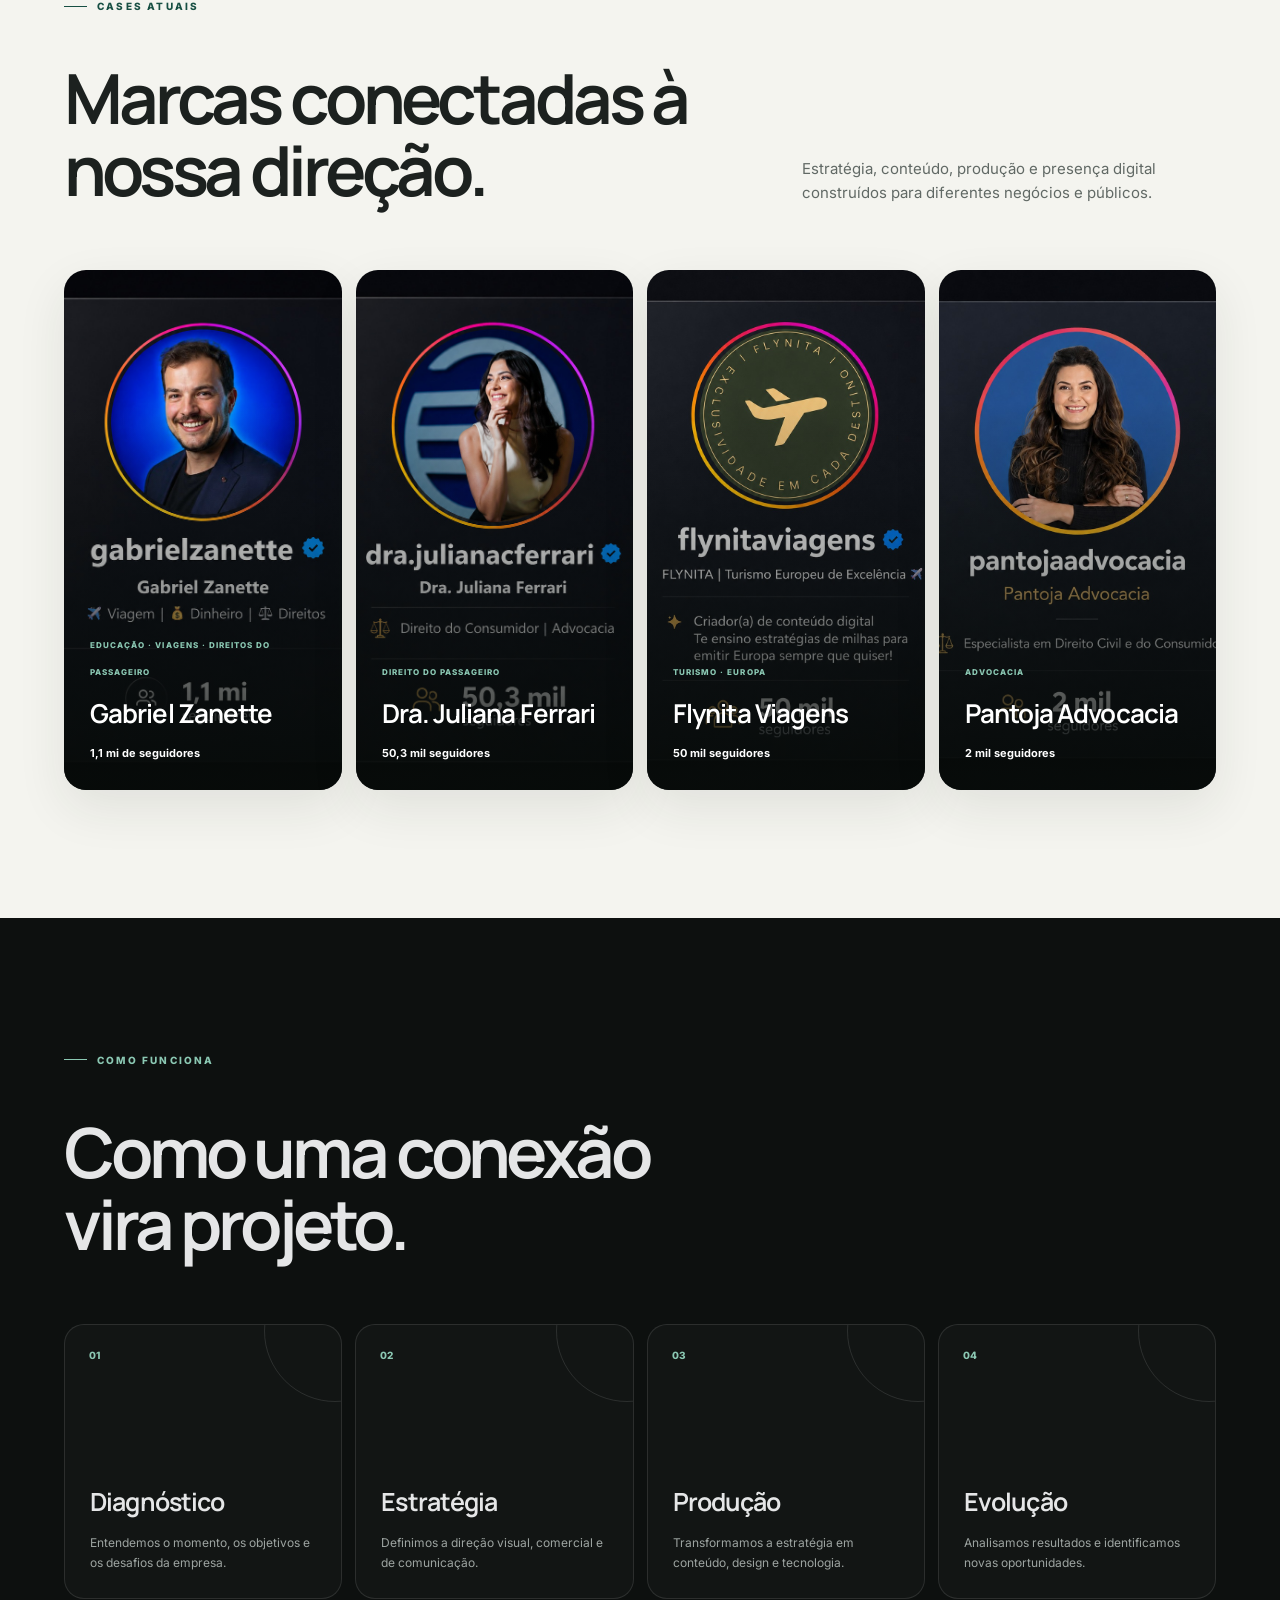
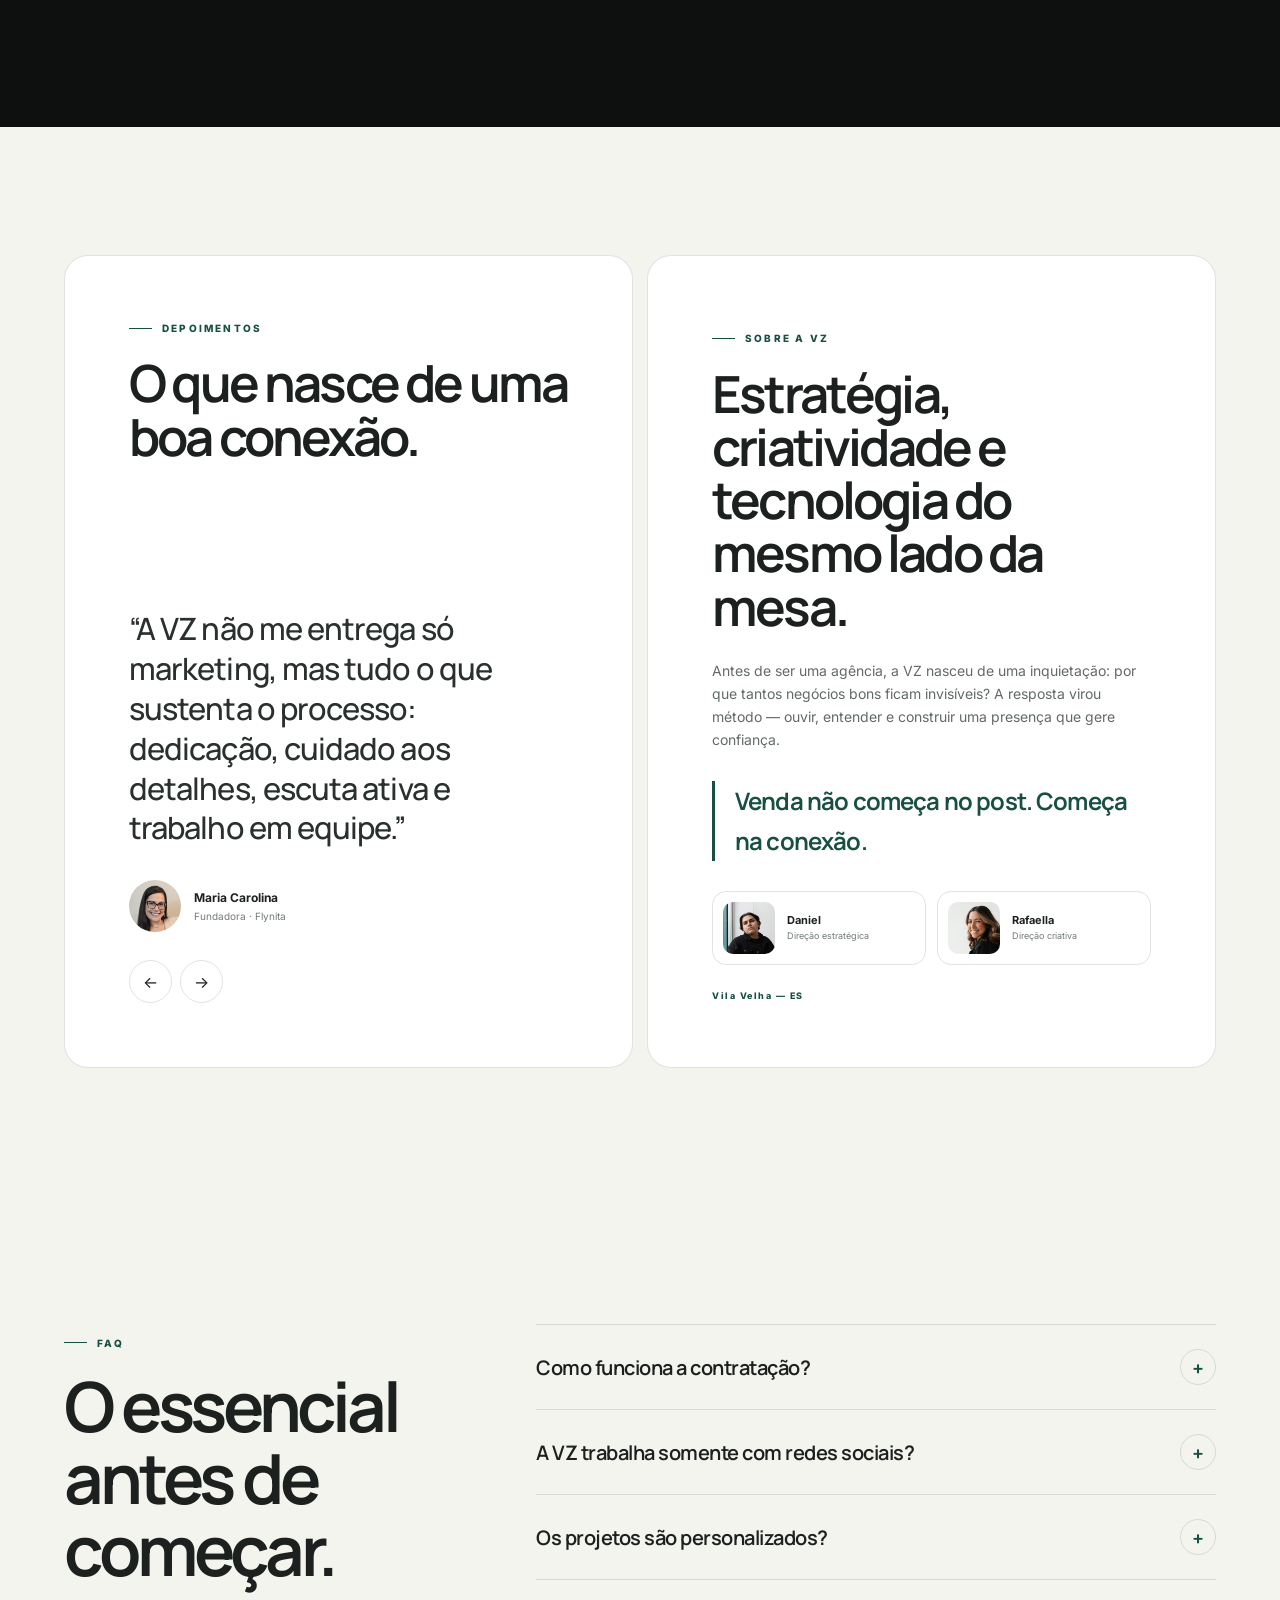
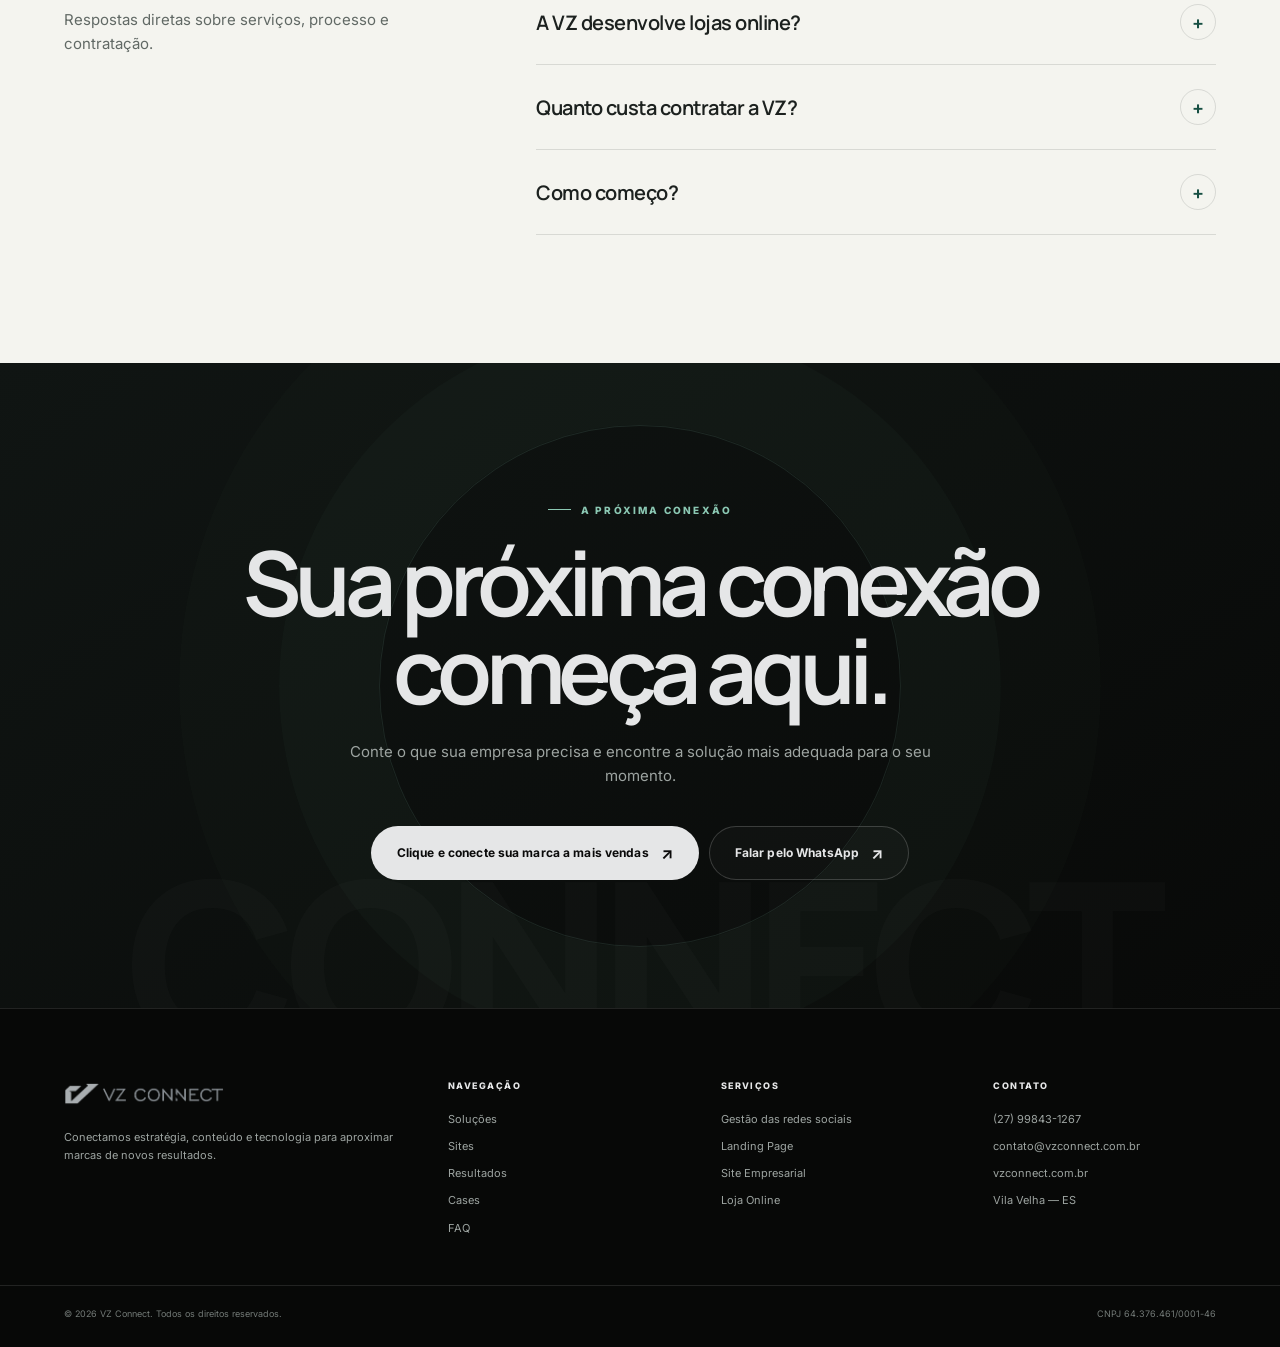
==== commit d5057a7e: "icons" ====
--- a/index.html
+++ b/index.html
@@ -42,10 +42,10 @@
 
       <div class="topbar__actions">
         <div class="socials" aria-label="Redes sociais">
-          <a href="https://www.instagram.com/vz.connect/" target="_blank" rel="noopener" aria-label="Instagram">IG</a>
-          <a href="https://www.facebook.com/Vze.connect/" target="_blank" rel="noopener" aria-label="Facebook">FB</a>
-          <a href="https://www.linkedin.com/company/vz-connect/about/?viewAsMember=true" target="_blank" rel="noopener" aria-label="LinkedIn">IN</a>
-          <a href="https://wa.me/5527998431267" target="_blank" rel="noopener" aria-label="WhatsApp">WA</a>
+          <a href="https://www.instagram.com/vz.connect/" target="_blank" rel="noopener" aria-label="Instagram"><svg viewBox="0 0 24 24" aria-hidden="true" focusable="false"><path d="M12 0C8.74 0 8.333.015 7.053.072 5.775.132 4.905.333 4.14.63c-.789.306-1.459.717-2.126 1.384S.935 3.35.63 4.14C.333 4.905.131 5.775.072 7.053.012 8.333 0 8.741 0 12s.015 3.667.072 4.947c.06 1.277.261 2.148.558 2.913.306.788.717 1.459 1.384 2.126.667.666 1.336 1.079 2.126 1.384.766.296 1.636.499 2.913.558C8.333 23.988 8.741 24 12 24s3.667-.015 4.947-.072c1.277-.06 2.148-.262 2.913-.558.788-.306 1.459-.718 2.126-1.384.666-.667 1.079-1.335 1.384-2.126.296-.765.499-1.636.558-2.913.06-1.28.072-1.687.072-4.947s-.015-3.667-.072-4.947c-.06-1.277-.262-2.149-.558-2.913-.306-.789-.718-1.459-1.384-2.126C21.319 1.347 20.651.935 19.86.63c-.765-.297-1.636-.499-2.913-.558C15.667.012 15.259 0 12 0zm0 2.16c3.203 0 3.585.016 4.85.071 1.17.055 1.805.249 2.227.415.562.217.96.477 1.382.896.419.42.679.819.896 1.381.164.422.36 1.057.413 2.227.057 1.266.07 1.646.07 4.85s-.015 3.585-.074 4.85c-.061 1.17-.256 1.805-.421 2.227-.224.562-.479.96-.899 1.382-.419.419-.824.679-1.38.896-.42.164-1.065.36-2.235.413-1.274.057-1.649.07-4.859.07-3.211 0-3.586-.015-4.859-.074-1.171-.061-1.816-.256-2.236-.421-.569-.224-.96-.479-1.379-.899-.421-.419-.69-.824-.9-1.38-.165-.42-.359-1.065-.42-2.235-.045-1.26-.061-1.649-.061-4.844 0-3.196.016-3.586.061-4.861.061-1.17.255-1.814.42-2.234.21-.57.479-.96.9-1.381.419-.419.81-.689 1.379-.898.42-.166 1.051-.361 2.221-.421 1.275-.045 1.65-.06 4.859-.06l.045.03zm0 3.678a6.162 6.162 0 100 12.324 6.162 6.162 0 000-12.324zM12 16a4 4 0 110-8 4 4 0 010 8zm7.846-10.405a1.441 1.441 0 01-2.88 0 1.44 1.44 0 012.88 0z"/></svg></a>
+          <a href="https://www.facebook.com/Vze.connect/" target="_blank" rel="noopener" aria-label="Facebook"><svg viewBox="0 0 24 24" aria-hidden="true" focusable="false"><path d="M9.101 23.691v-7.98H6.627v-3.667h2.474v-1.58c0-4.085 1.848-5.978 5.858-5.978.401 0 .955.042 1.468.103a8.68 8.68 0 011.141.195v3.325a8.623 8.623 0 00-.653-.036 26.805 26.805 0 00-.733-.009c-.707 0-1.259.096-1.675.309a1.686 1.686 0 00-.679.622c-.258.42-.374.995-.374 1.752v1.297h3.919l-.386 2.103-.287 1.564h-3.246v8.245C19.396 23.238 24 18.179 24 12.044c0-6.627-5.373-12-12-12s-12 5.373-12 12c0 5.628 3.874 10.35 9.101 11.647z"/></svg></a>
+          <a href="https://www.linkedin.com/company/vz-connect/about/?viewAsMember=true" target="_blank" rel="noopener" aria-label="LinkedIn"><svg viewBox="0 0 24 24" aria-hidden="true" focusable="false"><path d="M20.447 20.452h-3.554v-5.569c0-1.328-.027-3.037-1.852-3.037-1.853 0-2.136 1.445-2.136 2.939v5.667H9.351V9h3.414v1.561h.046c.477-.9 1.637-1.85 3.37-1.85 3.601 0 4.267 2.37 4.267 5.455v6.286zM5.337 7.433a2.062 2.062 0 01-2.063-2.065 2.064 2.064 0 112.063 2.065zm1.782 13.019H3.555V9h3.564v11.452zM22.225 0H1.771C.792 0 0 .774 0 1.729v20.542C0 23.227.792 24 1.771 24h20.451C23.2 24 24 23.227 24 22.271V1.729C24 .774 23.2 0 22.222 0h.003z"/></svg></a>
+          <a href="https://wa.me/5527998431267" target="_blank" rel="noopener" aria-label="WhatsApp"><svg viewBox="0 0 24 24" aria-hidden="true" focusable="false"><path d="M17.472 14.382c-.297-.149-1.758-.867-2.03-.967-.273-.099-.471-.148-.67.15-.197.297-.767.966-.94 1.164-.173.199-.347.223-.644.075-.297-.15-1.255-.463-2.39-1.475-.883-.788-1.48-1.761-1.653-2.059-.173-.297-.018-.458.13-.606.134-.133.298-.347.446-.52.149-.174.198-.298.298-.497.099-.198.05-.371-.025-.52-.075-.149-.669-1.612-.916-2.207-.242-.579-.487-.5-.669-.51-.173-.008-.371-.01-.57-.01-.198 0-.52.074-.792.372-.272.297-1.04 1.016-1.04 2.479 0 1.462 1.065 2.875 1.213 3.074.149.198 2.096 3.2 5.077 4.487.709.306 1.262.489 1.694.625.712.227 1.36.195 1.871.118.571-.085 1.758-.719 2.006-1.413.248-.694.248-1.289.173-1.413-.074-.124-.272-.198-.57-.347m-5.421 7.403h-.004a9.87 9.87 0 01-5.031-1.378l-.361-.214-3.741.982.998-3.648-.235-.374a9.86 9.86 0 01-1.51-5.26c.001-5.45 4.436-9.884 9.888-9.884 2.64 0 5.122 1.03 6.988 2.898a9.825 9.825 0 012.893 6.994c-.003 5.45-4.437 9.885-9.885 9.885M20.52 3.449C18.24 1.245 15.24 0 12.045 0 5.463 0 .104 5.359.101 11.945c0 2.096.549 4.142 1.595 5.945L0 24l6.335-1.652a11.882 11.882 0 005.683 1.448h.005c6.582 0 11.941-5.359 11.944-11.945 0-3.19-1.24-6.19-3.495-8.445"/></svg></a>
         </div>
         <a class="button button--small button--light" href="formulario/">Conectar minha marca</a>
         <button class="menu-button" id="menuButton" type="button" aria-label="Abrir menu" aria-expanded="false" aria-controls="mobileMenu"><span></span><span></span></button>
--- a/style.css
+++ b/style.css
@@ -98,8 +98,9 @@
 .socials a {
   width: 31px; height: 31px; display: grid; place-items: center;
   border: 1px solid var(--line-dark); border-radius: 50%; color: var(--muted);
-  font-size: 9px; font-weight: 700; letter-spacing: .04em; transition: .2s;
-}
+  transition: .2s;
+}
+.socials a svg { width: 14px; height: 14px; fill: currentColor; }
 .socials a:hover { color: var(--off); border-color: var(--line-dark-strong); background: rgba(255,255,255,.06); }
 
 .button {
